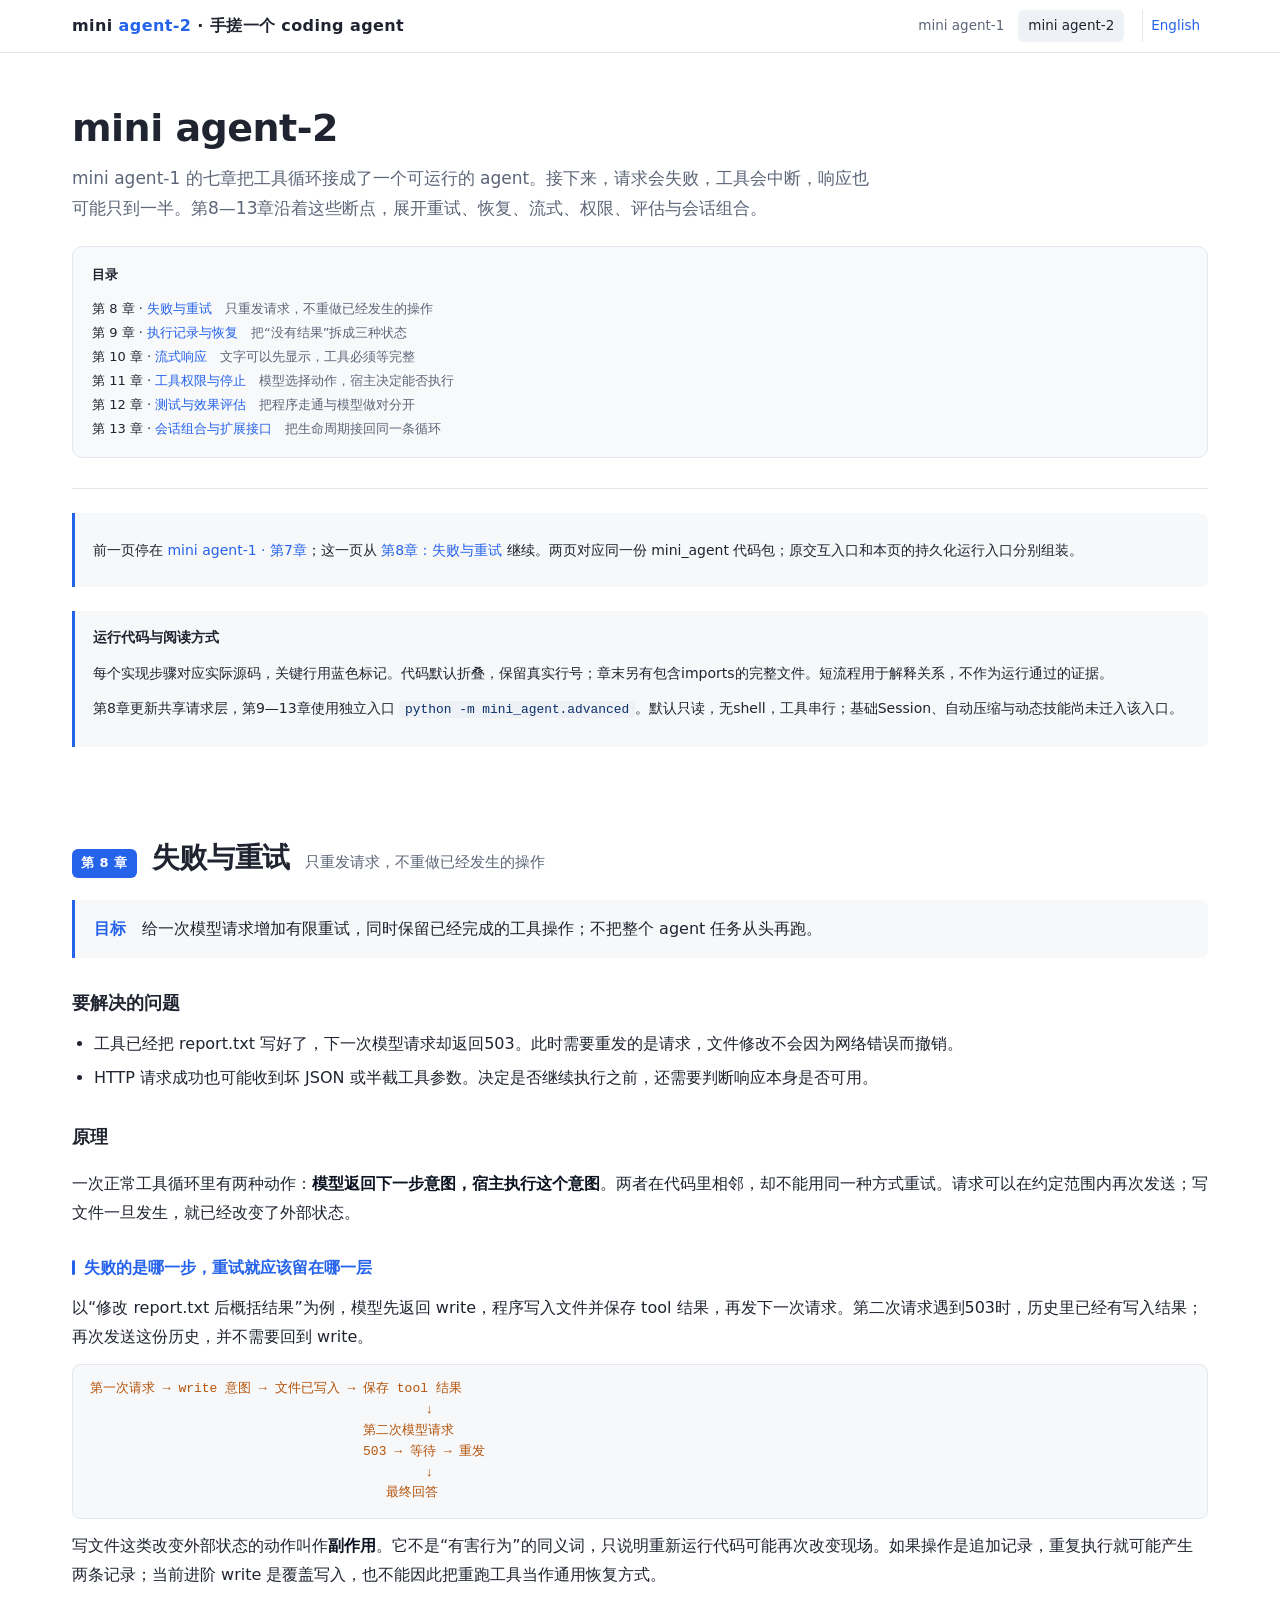
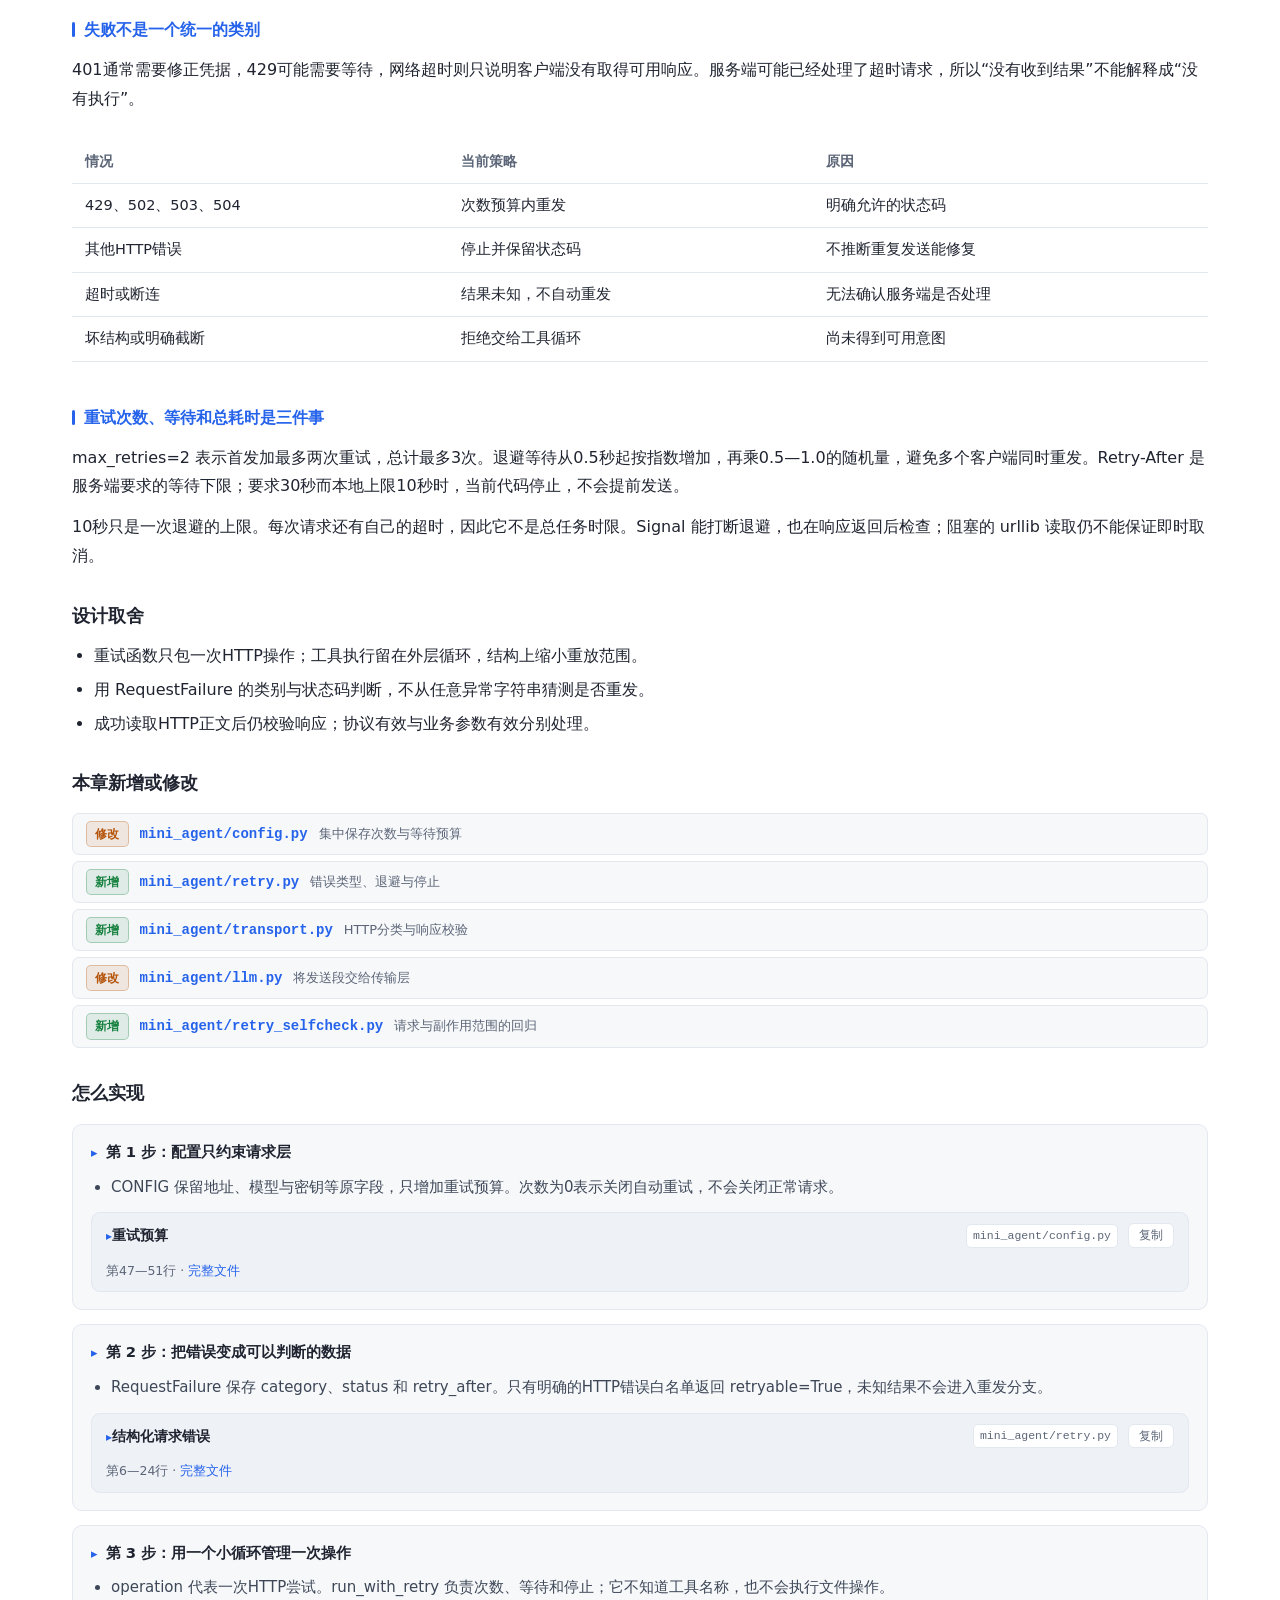
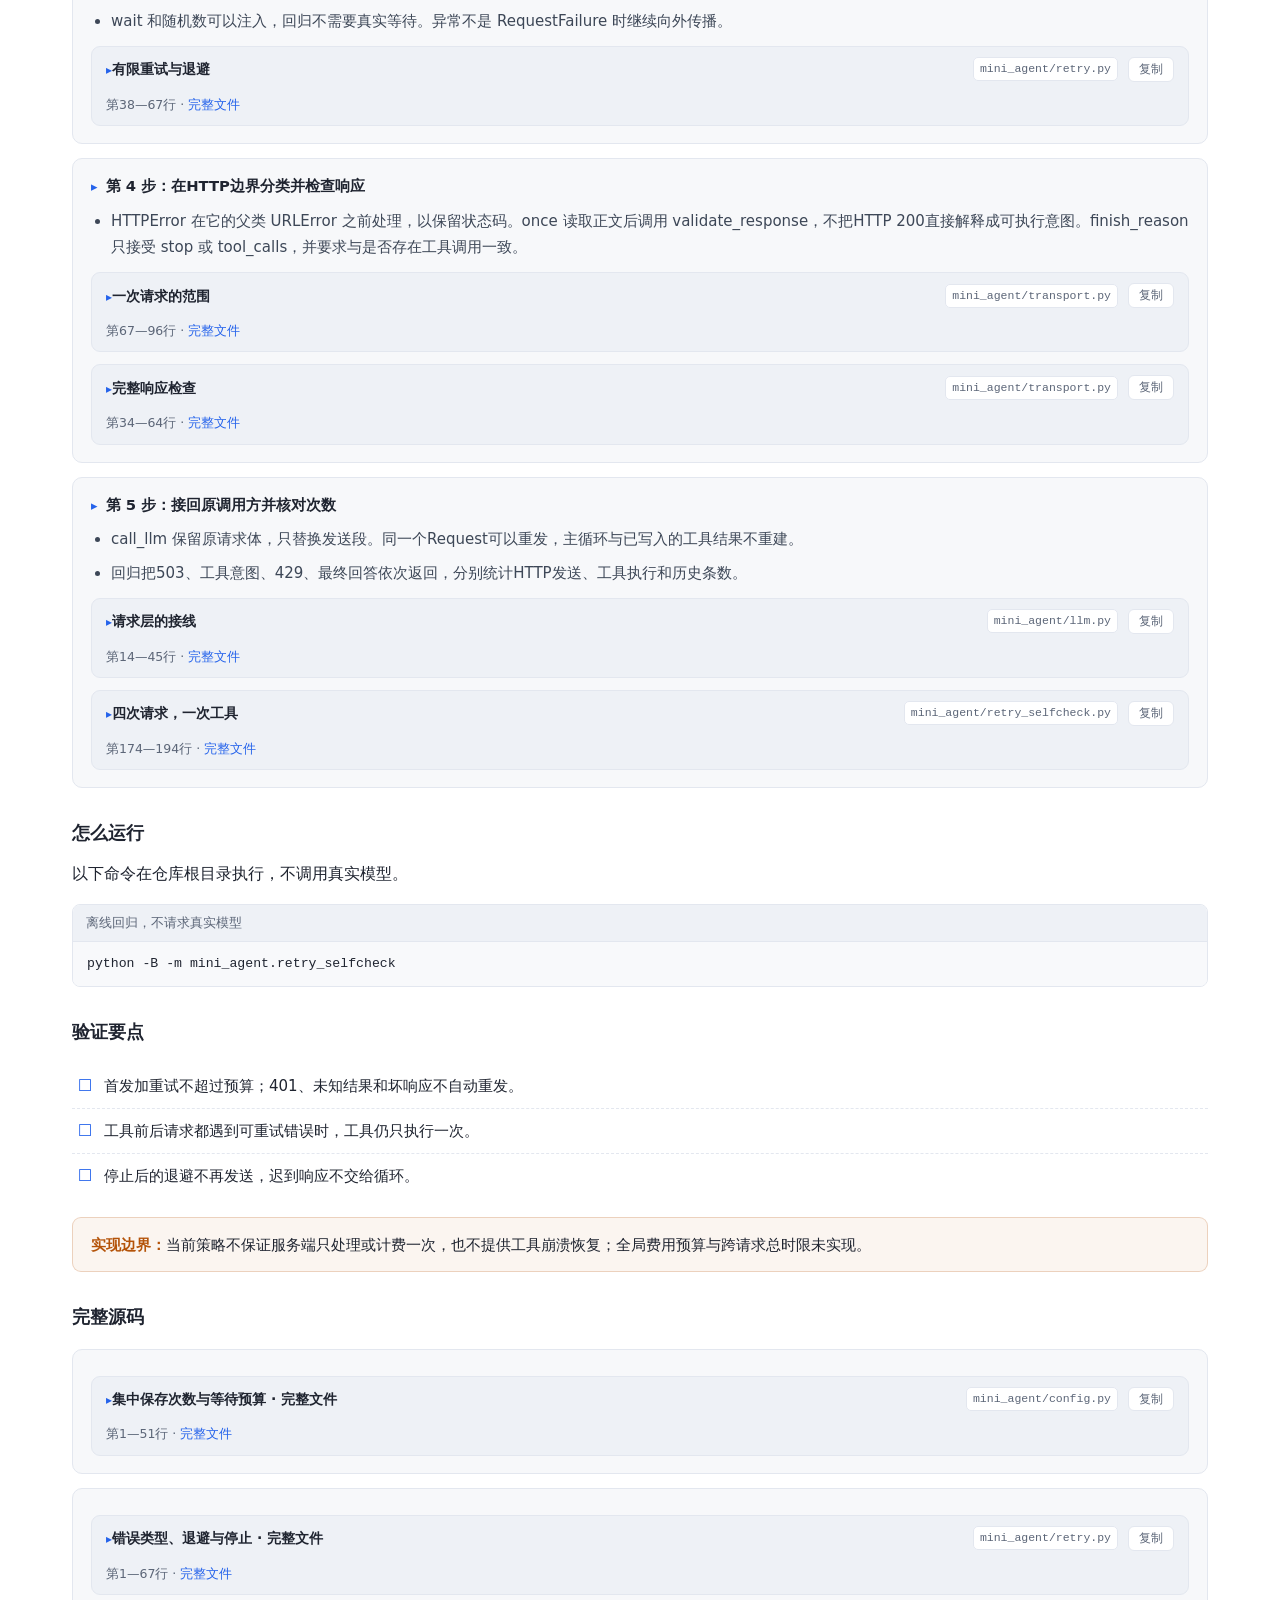
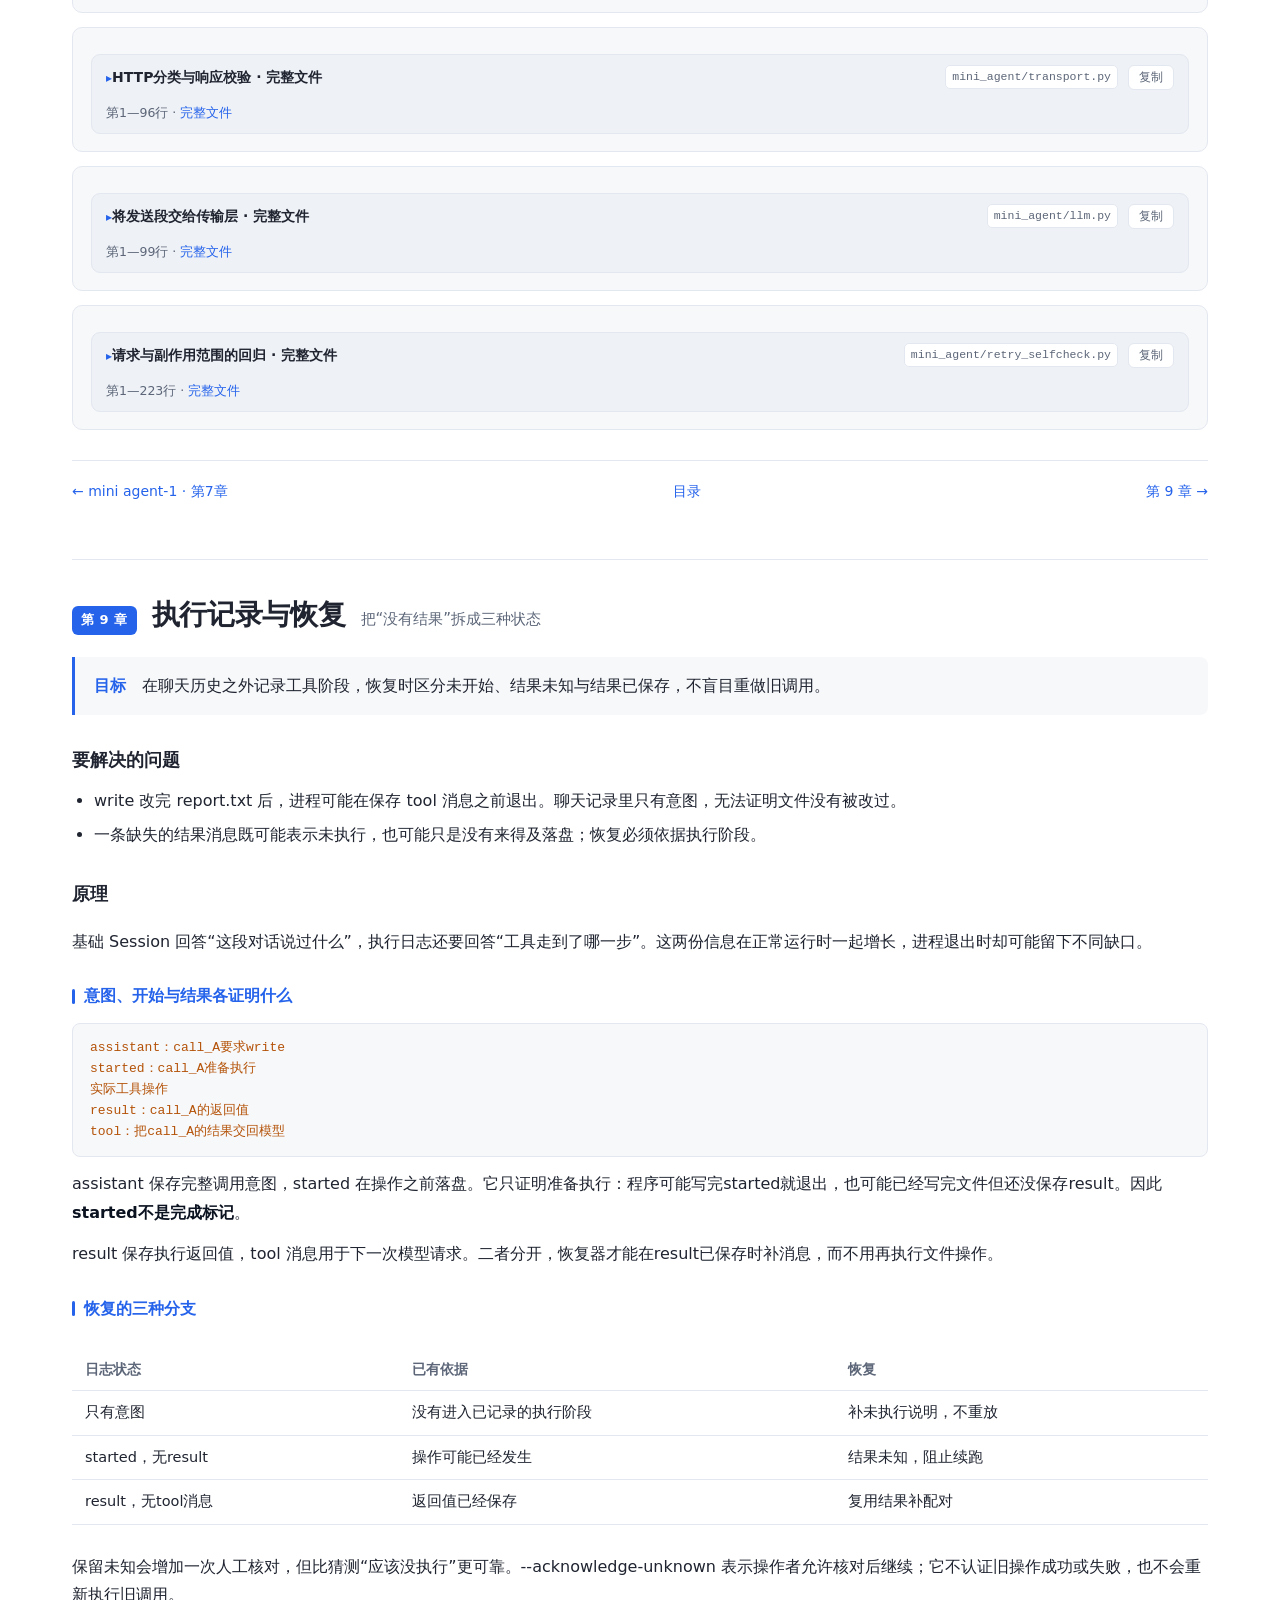
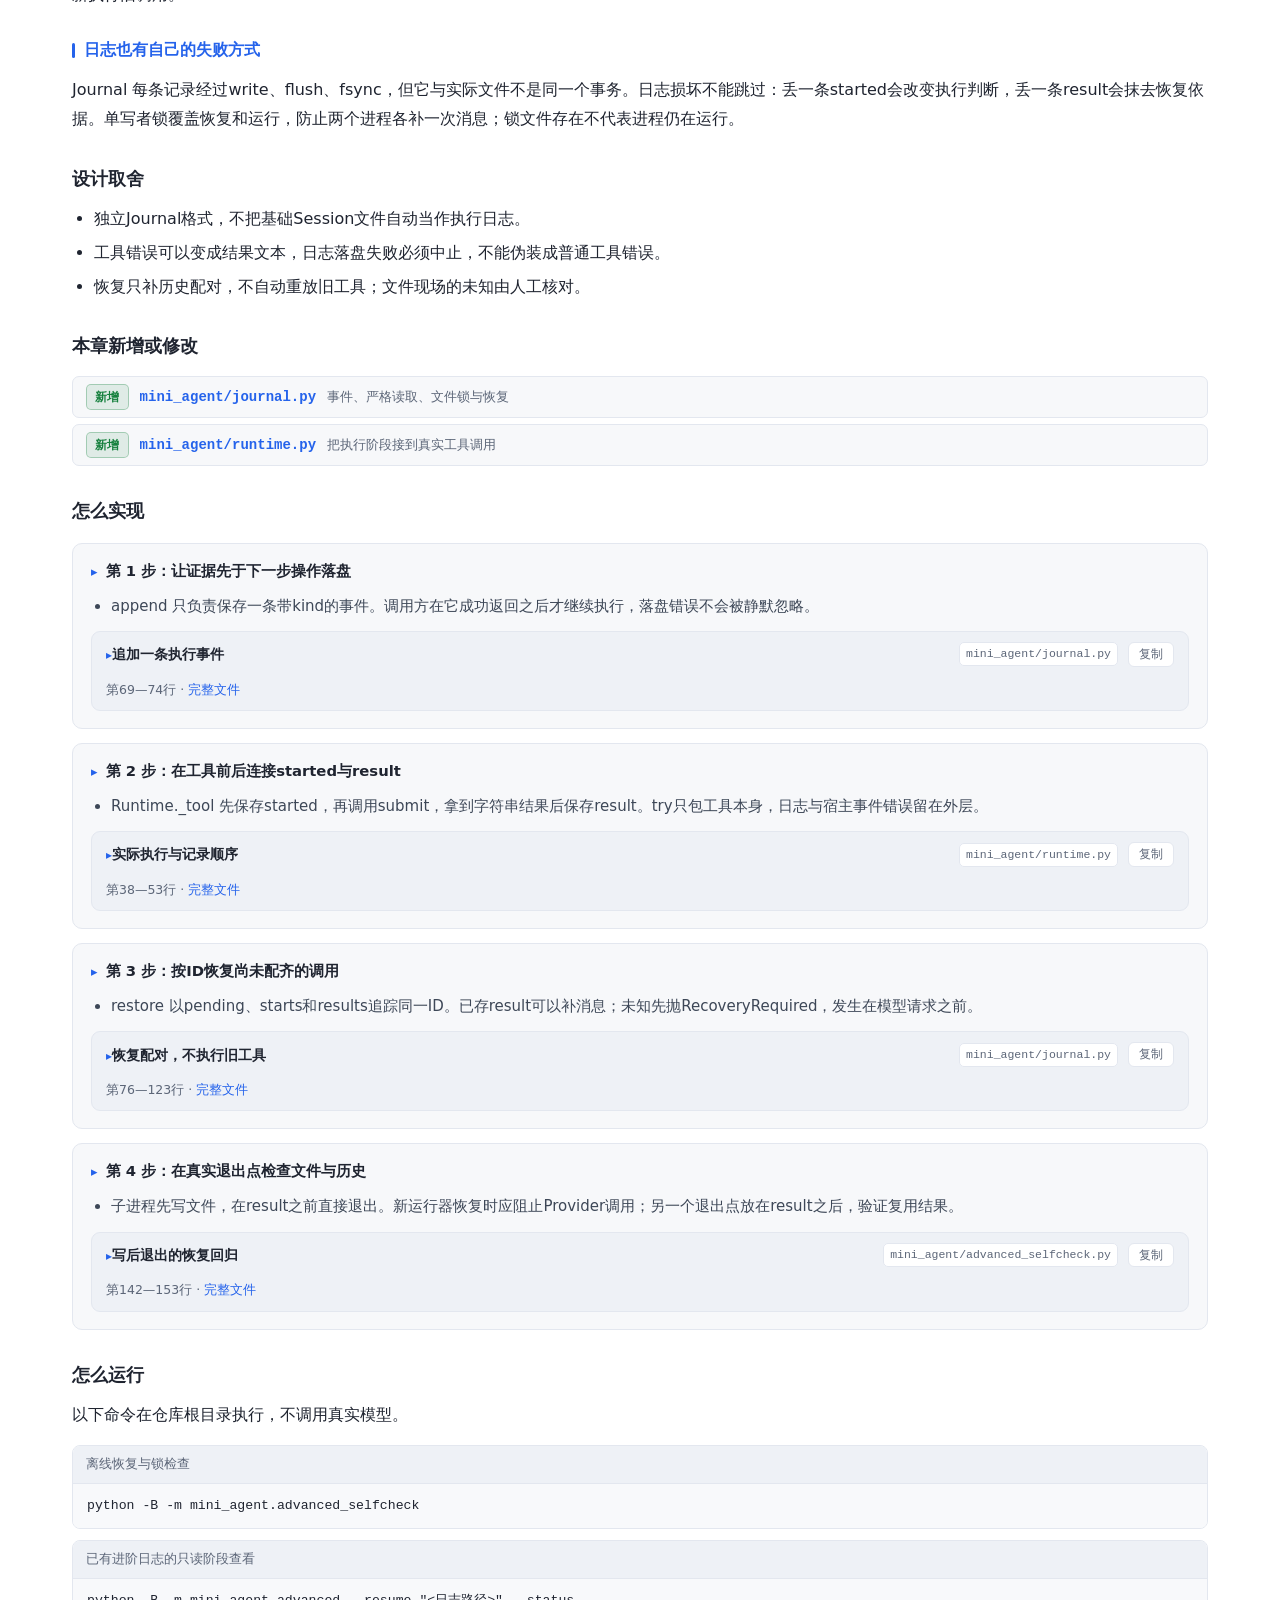
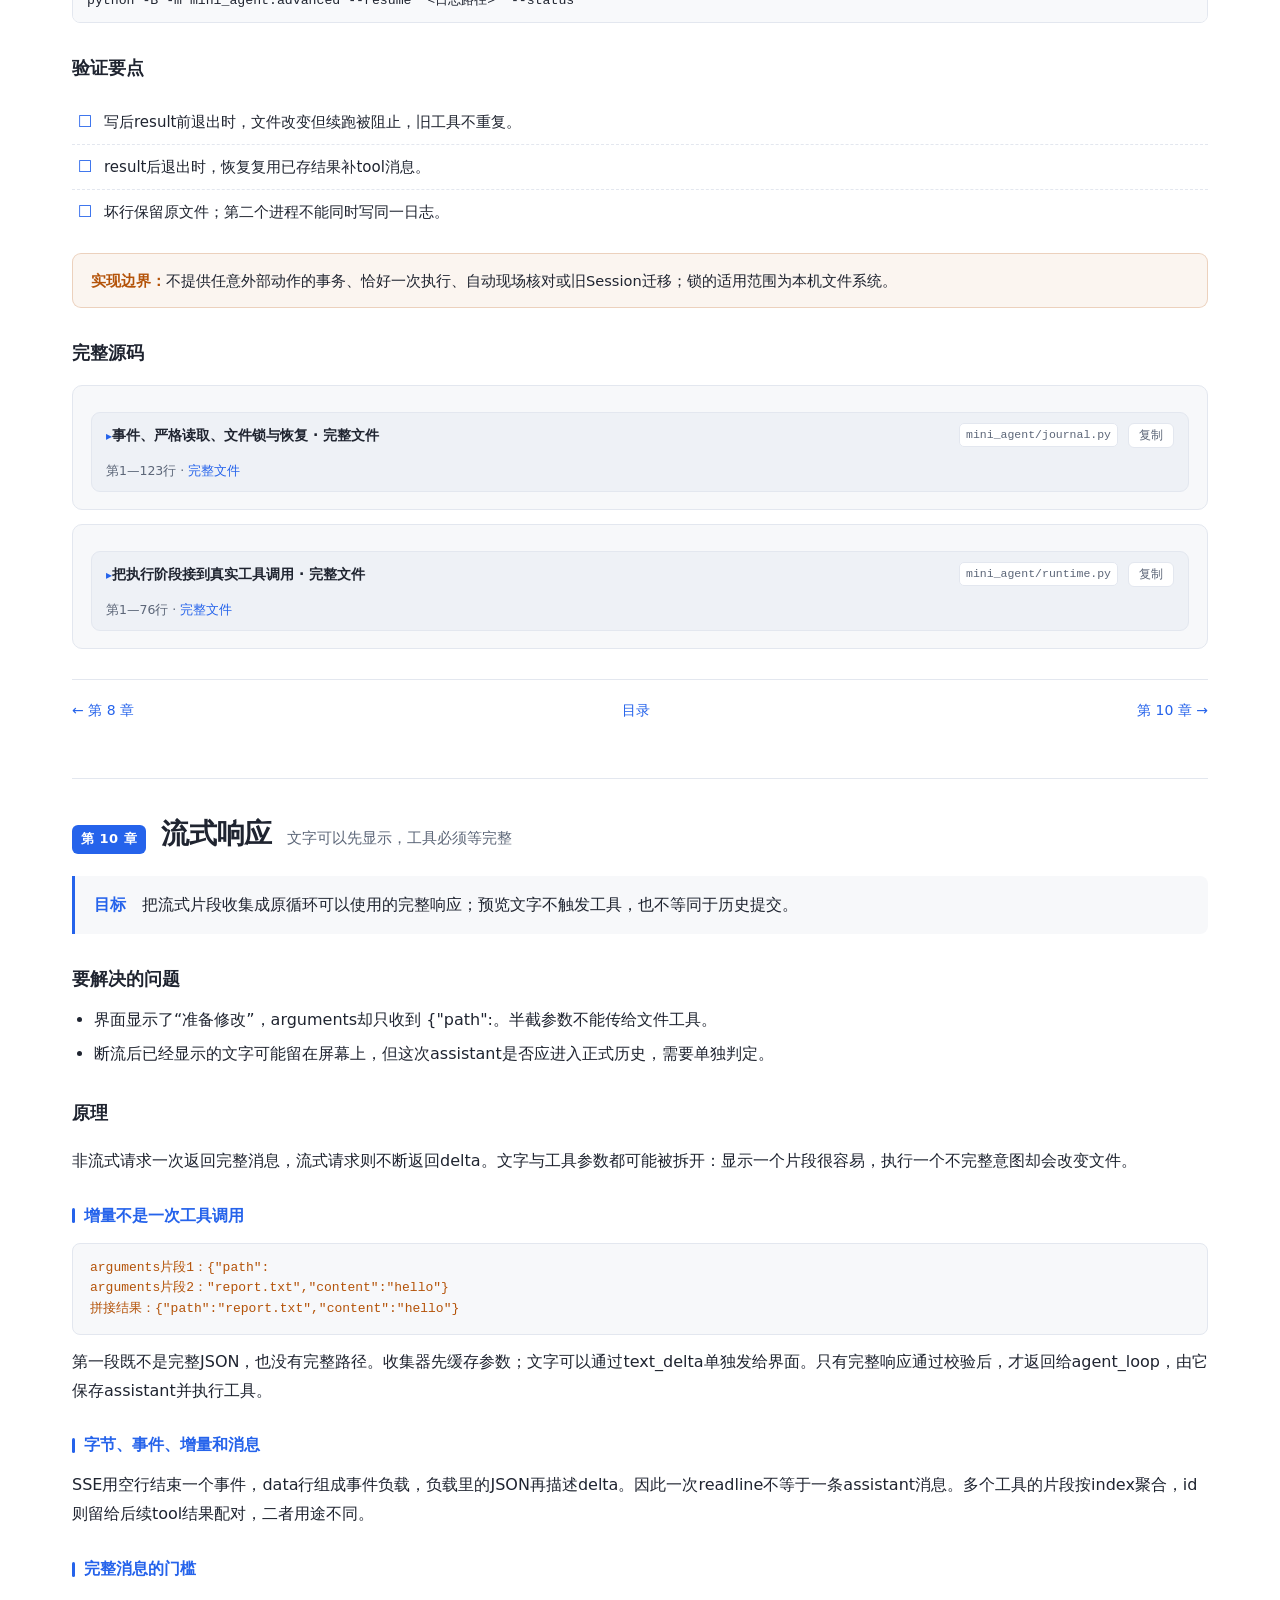
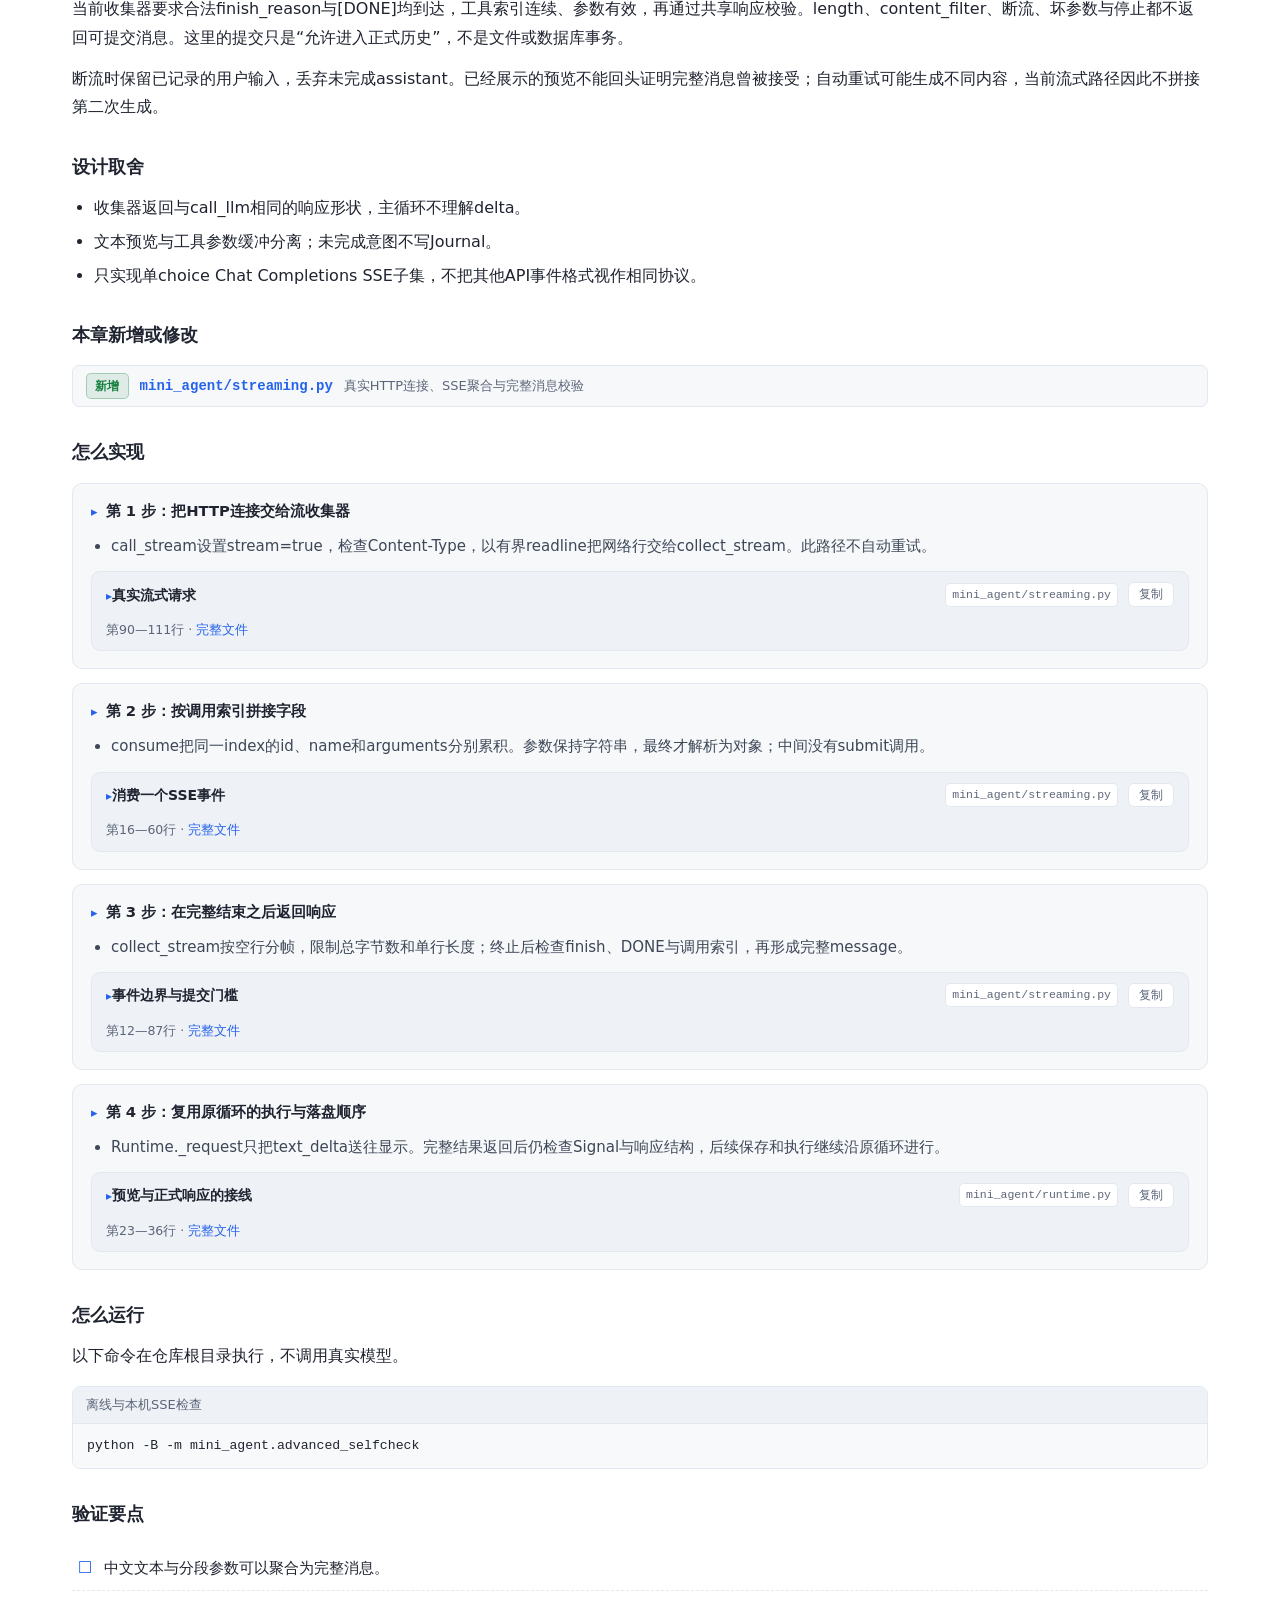
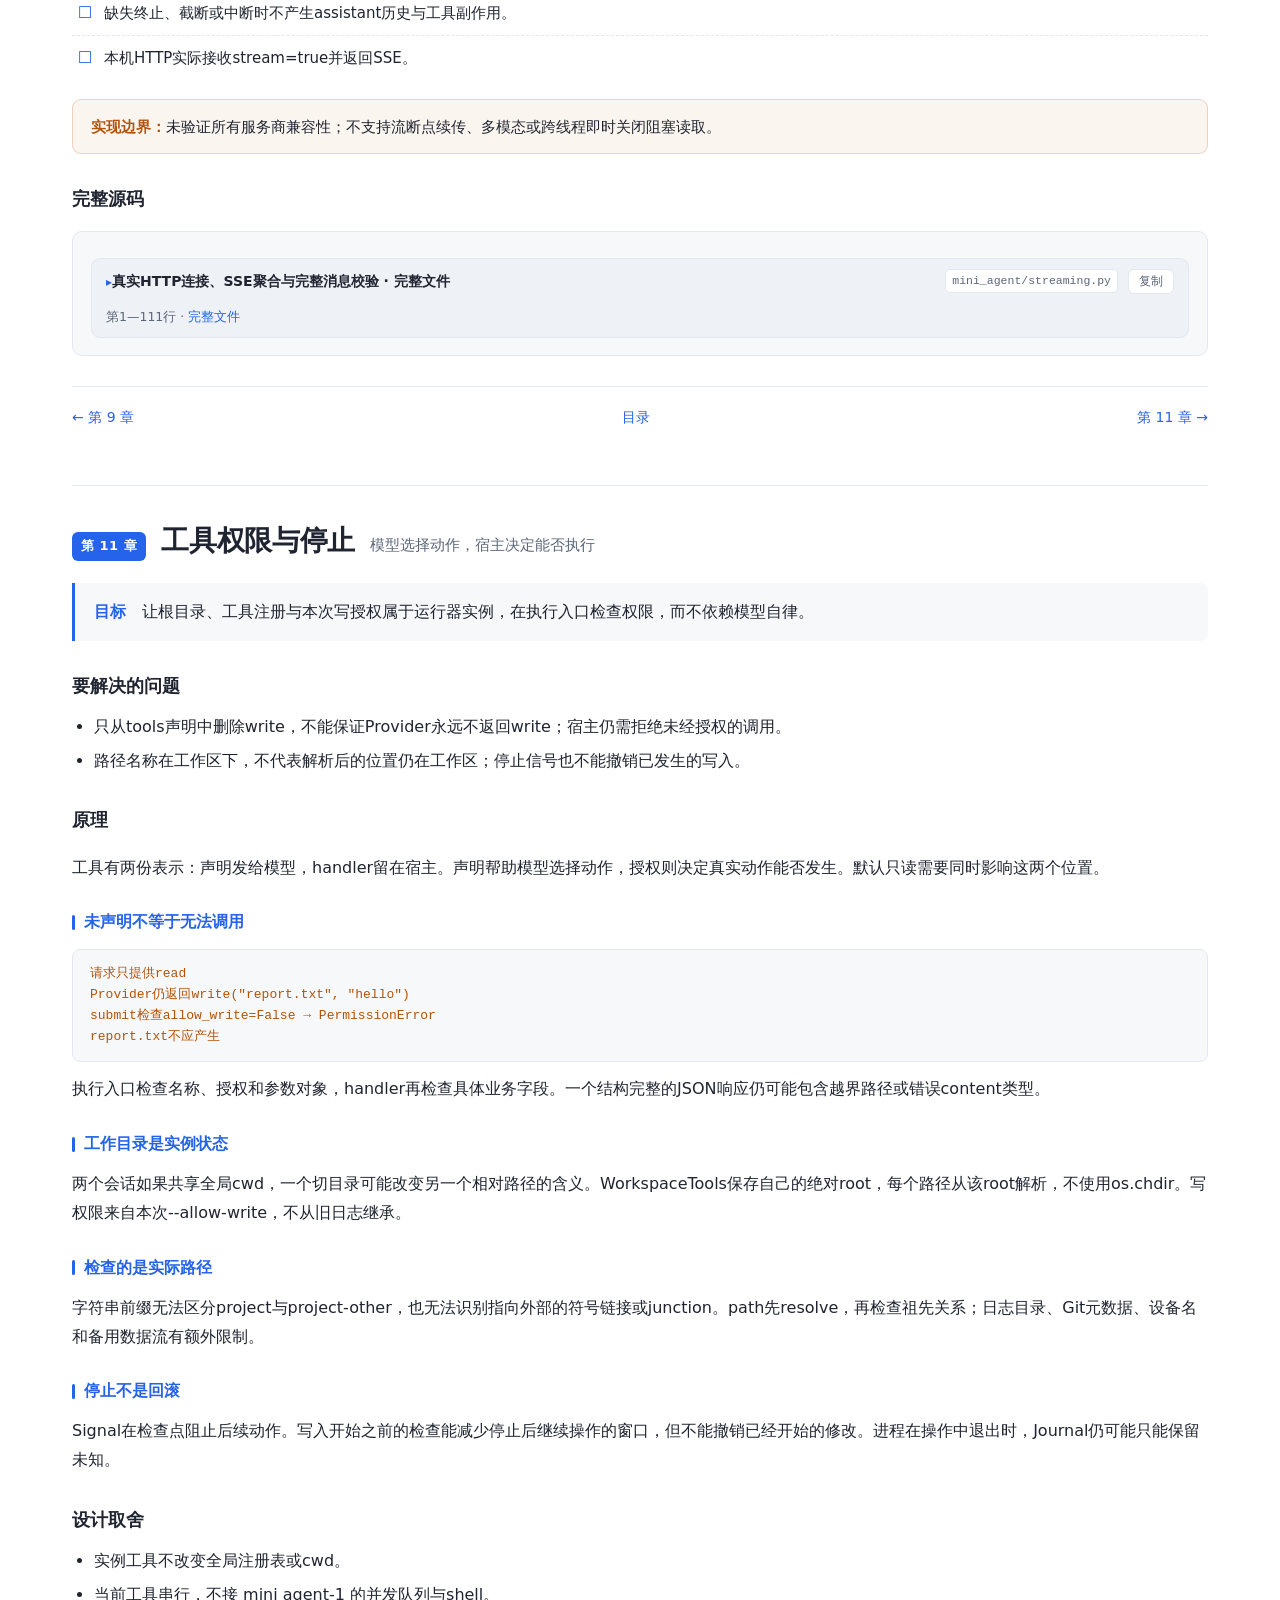
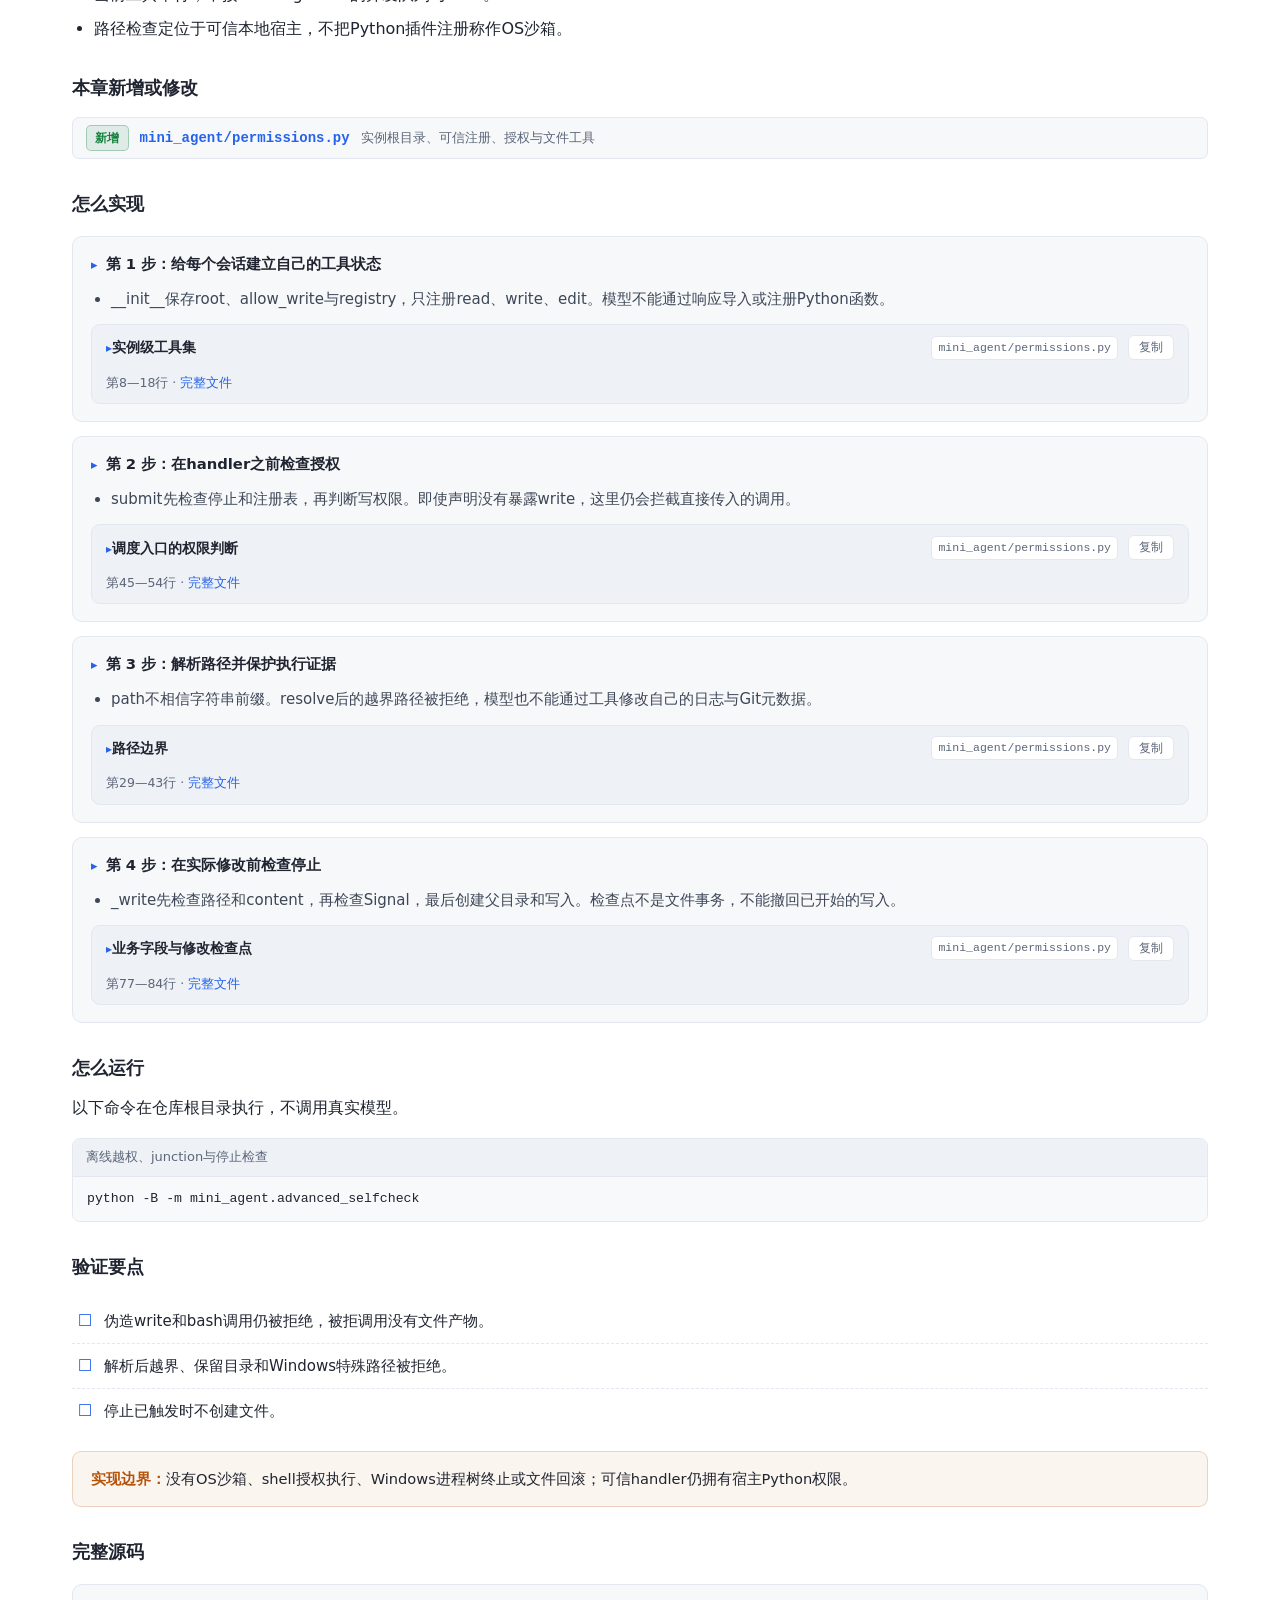
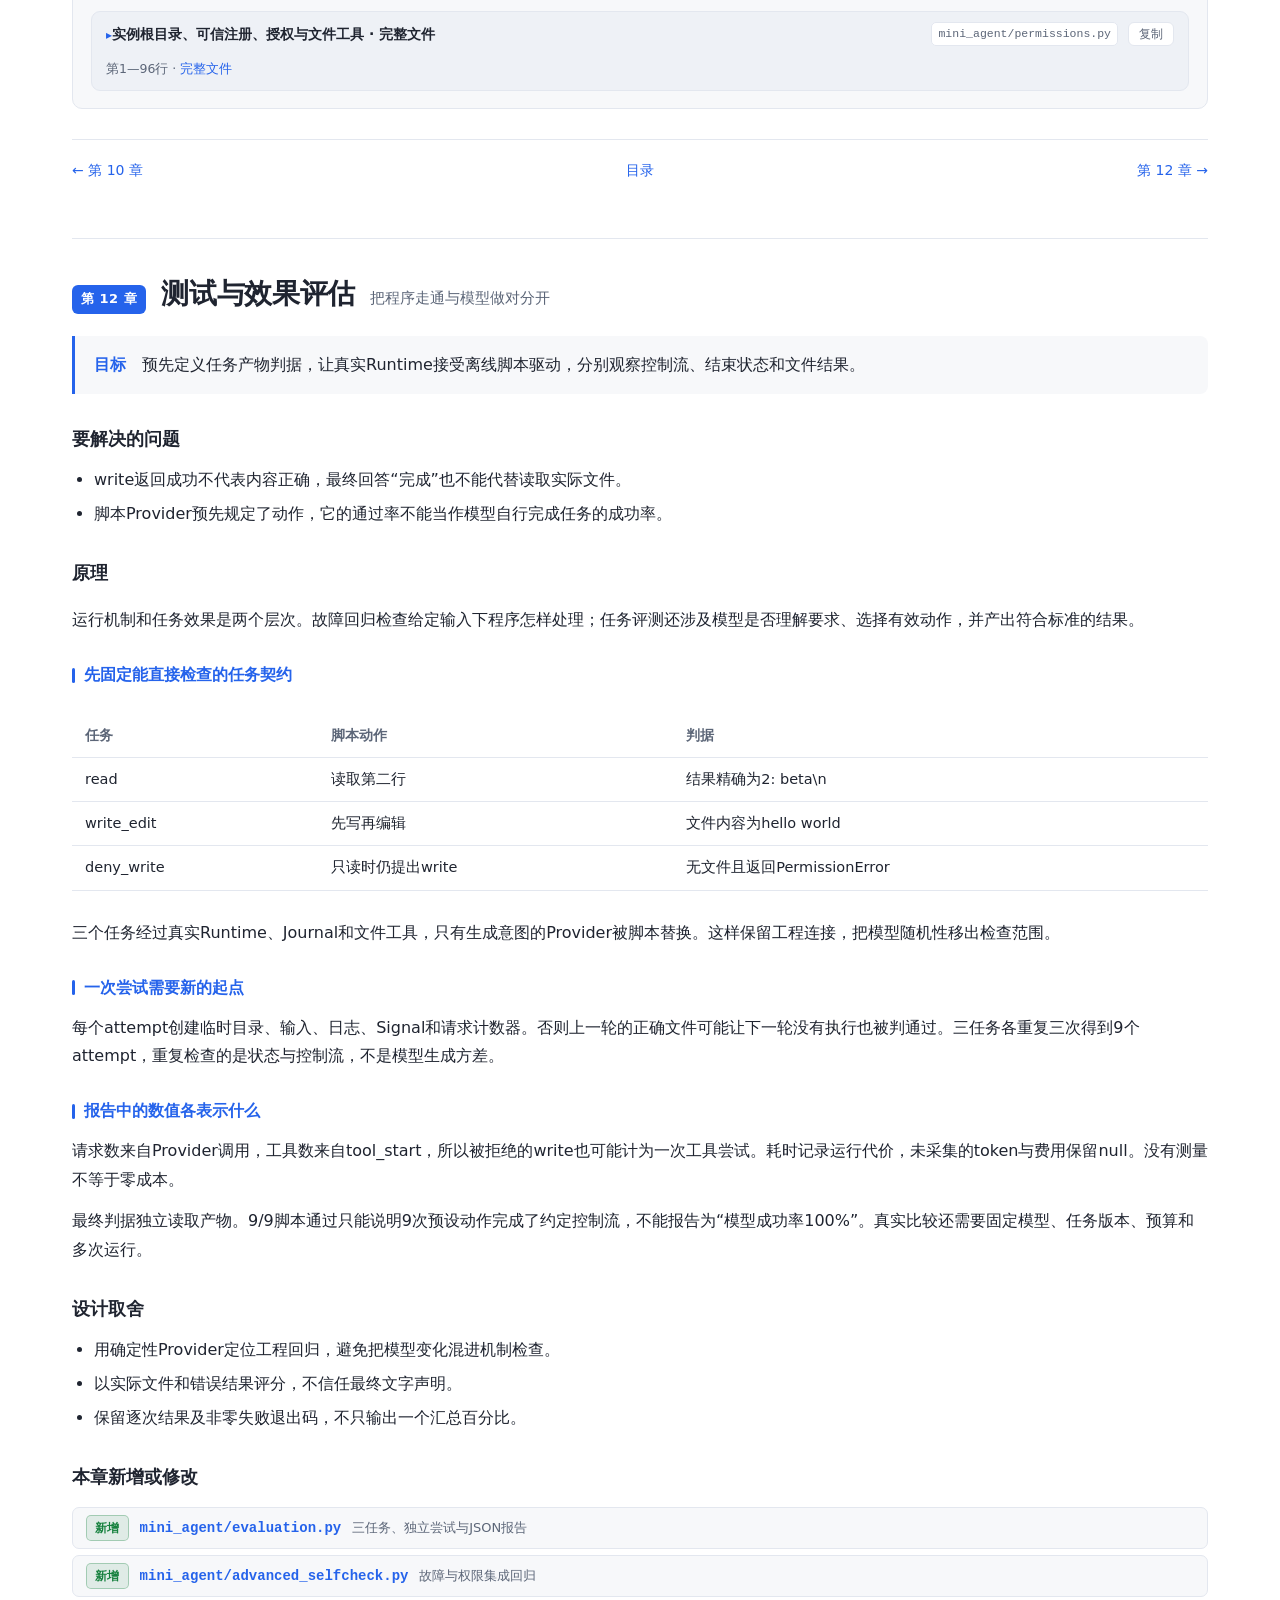
==== advanced-guide.zh-CN.html @ 306cceaf "Add mini agent-2 runtime and self-contained bilingual guides" ====
<!DOCTYPE html><html lang="zh-CN"><head><meta charset="utf-8"><meta name="viewport" content="width=device-width,initial-scale=1"><link rel="alternate" hreflang="zh-CN" href="advanced-guide.zh-CN.html"><link rel="alternate" hreflang="en" href="advanced-guide.html"><title>mini agent-2 · 实现指南</title><style>
:root{
  --bg:#ffffff; --bg2:#f7f8fa; --bg3:#eef1f6; --fg:#1f2430; --dim:#5c6678;
  --line:#e3e7ef; --accent:#2563eb; --accent2:#15803d; --warn:#b45309;
  --new:#15803d; --mod:#b45309; --code:#f8f9fb;
}
*{box-sizing:border-box}
html{scroll-behavior:smooth}
body{margin:0;background:var(--bg);color:var(--fg);
  font:16px/1.75 -apple-system,"Segoe UI","Microsoft YaHei",system-ui,sans-serif}
a{color:var(--accent);text-decoration:none}
a:hover{text-decoration:underline}
code,pre,.mono{font-family:"Cascadia Code",Consolas,"SF Mono",Menlo,monospace}


header.top{position:sticky;top:0;z-index:50;background:rgba(255,255,255,.92);
  backdrop-filter:blur(10px);border-bottom:1px solid var(--line)}
.top-in{max-width:1180px;margin:0 auto;padding:10px 22px;display:flex;
  align-items:center;gap:18px;flex-wrap:wrap}
.brand{font-weight:700;letter-spacing:.4px}
.brand span{color:var(--accent)}
.top nav{display:flex;gap:4px;flex-wrap:wrap;margin-left:auto}
.top nav a{padding:4px 10px;border-radius:6px;color:var(--dim);font-size:13.5px}
.top nav a:hover{background:var(--bg3);color:var(--fg);text-decoration:none}


.wrap{max-width:1180px;margin:0 auto;padding:0 22px 100px}
.hero{padding:52px 0 30px;border-bottom:1px solid var(--line)}
.hero h1{margin:0 0 12px;font-size:38px;letter-spacing:-.5px;line-height:1.25}
.hero p.lead{color:var(--dim);font-size:17px;max-width:74ch;margin:0 0 22px}
.pill{display:inline-block;padding:3px 11px;border-radius:99px;font-size:12.5px;
  background:var(--bg3);color:var(--dim);border:1px solid var(--line);margin-right:7px}

h2.sec{font-size:24px;margin:52px 0 14px;padding-bottom:8px;
  border-bottom:1px solid var(--line)}
h3.sub{font-size:17.5px;margin:30px 0 10px;color:var(--fg)}
p{margin:11px 0}
ul,ol{margin:11px 0;padding-left:22px}
li{margin:6px 0}
.dim{color:var(--dim)}


.chapter{margin:56px 0 0;padding-top:30px;border-top:1px solid var(--line)}
.chapter:first-of-type{border-top:0}
.chead{display:flex;align-items:baseline;gap:15px;flex-wrap:wrap;margin-bottom:4px}
.cnum{font-size:13px;font-weight:700;color:var(--bg);background:var(--accent);
  padding:3px 9px;border-radius:6px;letter-spacing:.5px}
.chead h2{margin:0;font-size:28px;letter-spacing:-.3px}
.csub{color:var(--dim);font-size:15px}
.goal{margin:18px 0 26px;padding:15px 19px;background:var(--bg2);
  border-left:3px solid var(--accent);border-radius:0 8px 8px 0}
.goal b{color:var(--accent)}


.theory{margin:18px 0 30px}
.theory p{margin:12px 0;line-height:1.8}
.theory ul,.theory ol{margin:12px 0;padding-left:24px}
.theory li{margin:7px 0}
h4.mini{margin:26px 0 10px;font-size:16px;font-weight:700;color:var(--accent);
  display:flex;align-items:center;gap:9px}
h4.mini::before{content:"";width:3px;height:15px;border-radius:2px;
  background:var(--accent);flex:0 0 auto}
.theory code,.guide code,p code,li code,td code{background:var(--bg3);
  padding:1px 6px;border-radius:4px;font-size:.92em;color:#0a3069}
.theory strong,.guide strong,.goal strong{font-weight:700;color:#0b1220}


.steps{margin:16px 0 28px;display:flex;flex-direction:column;gap:14px}
.step{background:var(--bg2);border:1px solid var(--line);border-radius:10px;
  padding:14px 18px 15px}
.step h5{margin:0 0 9px;font-size:14.8px;font-weight:700;color:var(--fg);
  display:flex;align-items:baseline;gap:8px}
.step h5::before{content:"▸";color:var(--accent);font-size:13px}
.step ul{margin:0;padding-left:20px}
.step li{margin:7px 0;font-size:15px;line-height:1.75;color:#3d4757}
.step li code{background:#fff;border:1px solid var(--line);color:#0a3069}


.step .exnote{margin:14px 0 6px;font-size:13.5px;line-height:1.7;color:var(--dim)}
.step pre.ascii{background:#fff;margin:6px 0 2px;font-size:12.6px}


.step .codewrap{margin:12px 0 2px;border:1px solid var(--line);border-radius:9px;
  overflow:hidden;background:var(--bg3)}
.step .codewrap>summary{cursor:pointer;list-style:none;padding:10px 14px;
  display:flex;flex-wrap:wrap;align-items:center;gap:10px;font-size:14px;
  font-weight:600;color:var(--fg);user-select:none}
.step .codewrap>summary::-webkit-details-marker{display:none}
.step .codewrap>summary .sumcap{flex:1 1 auto}
.step .codewrap>summary .sumcap::before{content:"▸  ";color:var(--accent);
  font-size:12px;display:inline-block;transition:transform .15s}
.step .codewrap[open]>summary .sumcap::before{transform:rotate(90deg)}
.step .codewrap>summary .sumhint{flex:0 0 auto;font-size:12px;font-weight:500;
  color:var(--dim)}
.step .codewrap[open]>summary{border-bottom:1px solid var(--line);
  background:var(--bg2)}
.step .codewrap[open]>summary .sumhint{display:none}
.step .codewrap .codeblock{margin:0;border:0;border-radius:0;box-shadow:none}

.step .codewrap>summary .copybtn{flex:0 0 auto;font:inherit;font-size:12px;
  font-weight:500;line-height:1.4;padding:3px 10px;border-radius:6px;
  border:1px solid var(--line);background:var(--bg);color:var(--dim);
  cursor:pointer;transition:color .12s,border-color .12s,background .12s}
.step .codewrap>summary .copybtn:hover{color:var(--accent);border-color:var(--accent);
  background:#fff}
.step .codewrap>summary .copybtn.done{color:var(--new);border-color:rgba(21,128,61,.45);
  background:rgba(21,128,61,.06)}
.step .codewrap>summary .copybtn.bad{color:#b91c1c;border-color:rgba(185,28,28,.45);
  background:rgba(185,28,28,.06)}

.step .codewrap>summary .sumfile{flex:0 0 auto;max-width:46%;overflow:hidden;
  text-overflow:ellipsis;white-space:nowrap;font-family:ui-monospace,Consolas,
  monospace;font-size:11.5px;font-weight:500;color:var(--dim);background:var(--bg);
  border:1px solid var(--line);border-radius:5px;padding:1px 6px}
.step .codewrap>summary .sumcap{min-width:0;overflow:hidden;
  text-overflow:ellipsis;white-space:nowrap}
@media (max-width:660px){.step .codewrap>summary .sumhint{display:none}}

.theory .foldwrap{margin:14px 0 4px;border:1px solid var(--line);border-radius:9px;
  overflow:hidden;background:var(--bg3)}
.theory .foldwrap>summary{cursor:pointer;list-style:none;padding:9px 14px;
  display:flex;flex-wrap:wrap;align-items:center;gap:10px;font-size:14px;
  font-weight:600;color:var(--fg);user-select:none}
.theory .foldwrap>summary::-webkit-details-marker{display:none}
.theory .foldwrap>summary .sumcap{flex:1 1 auto;min-width:0}
.theory .foldwrap>summary .sumcap::before{content:"▸  ";color:var(--accent);
  font-size:12px;display:inline-block;transition:transform .15s}
.theory .foldwrap[open]>summary .sumcap::before{transform:rotate(90deg)}
.theory .foldwrap>summary .foldhint{flex:0 0 auto;font-size:12px;font-weight:500;
  color:var(--dim)}
.theory .foldwrap[open]>summary{border-bottom:1px solid var(--line);
  background:var(--bg2)}
.theory .foldwrap[open]>summary .foldhint{display:none}
.theory .foldwrap>pre.ascii{margin:0;border:0;border-radius:0;background:#fff;
  color:var(--fg);font-size:12.6px;line-height:1.62;white-space:pre-wrap;
  word-break:break-word;overflow-x:auto;tab-size:4;-moz-tab-size:4}
@media (max-width:660px){.theory .foldwrap>summary .foldhint{display:none}}


.files{display:flex;flex-direction:column;gap:6px;margin:14px 0 24px}
.frow{display:flex;align-items:baseline;gap:11px;font-size:14px;padding:7px 13px;
  background:var(--bg2);border:1px solid var(--line);border-radius:7px}
.tag{font-size:11.5px;font-weight:700;padding:2px 8px;border-radius:5px;
  flex:0 0 auto;letter-spacing:.3px}
.tag.new{background:rgba(21,128,61,.10);color:var(--new);
  border:1px solid rgba(21,128,61,.30)}
.tag.mod{background:rgba(180,83,9,.10);color:var(--mod);
  border:1px solid rgba(180,83,9,.30)}

.codeov{margin:14px 0 0;padding:12px 15px;background:var(--bg2);
  border:1px solid var(--line);border-left:3px solid var(--accent);
  border-radius:0 8px 8px 0;font-size:14.5px;line-height:1.8}
.frow .mono{flex:0 0 auto;font-weight:600}
.frow .fdesc{color:var(--dim);font-size:13px;line-height:1.6}


.codeblock{margin:18px 0 26px;border:1px solid var(--line);border-radius:10px;
  overflow:hidden;background:var(--code);box-shadow:0 1px 2px rgba(16,24,40,.04)}
.fname{padding:9px 15px;background:var(--bg3);border-bottom:1px solid var(--line);
  font-size:13px;color:var(--fg);display:flex;justify-content:space-between;
  align-items:center;gap:12px}
.fname .rng{color:var(--dim);font-size:12px;flex:0 0 auto}

.step .codewrap>summary .loc{flex:1 1 100%;min-width:0;margin:2px 0 0;
  font-size:12.5px;font-weight:500;line-height:1.7;color:var(--dim);
  overflow-wrap:anywhere;user-select:text}
.step .codewrap>summary .loc b{color:var(--fg);font-weight:600}
.step .codewrap>summary .loc code{background:var(--bg);border:1px solid var(--line);
  border-radius:4px;padding:0 4px;font-size:12px;color:var(--fg);cursor:pointer}
.step .codewrap>summary .loc code:hover{border-color:var(--accent);background:#fff}
.step .codewrap>summary .loc .locok{color:var(--new);font-weight:600;
  margin-left:4px;user-select:none}
.cap{padding:11px 15px;background:var(--bg2);border-bottom:1px solid var(--line);
  font-size:14.5px;font-weight:600}
.codenote{padding:11px 15px;background:var(--bg2);border-top:1px solid var(--line);
  font-size:14px;color:var(--dim);line-height:1.7}
.codenote b{color:var(--fg)}
.codeblock .hl{overflow-x:auto;margin:0}
.codeblock table.hl{border-spacing:0;width:100%;margin:0}
.codeblock td{padding:0;vertical-align:top}
.codeblock td.linenos{width:1%;white-space:nowrap;padding:0 0 0 12px;
  border-right:1px solid var(--line);background:var(--bg3)}
.codeblock td.linenos pre{margin:0;padding:13px 9px 13px 0;color:#9aa4b5;
  font-size:12.5px;line-height:1.62;text-align:right}
.codeblock td.code pre{margin:0;padding:13px 16px;font-size:13.3px;line-height:1.62;
  color:var(--fg)}
.codeblock .hll{background:rgba(37,99,235,.08);display:block;
  box-shadow:inset 3px 0 0 var(--accent)}


.codeblock .hll.hlw{background:rgba(180,83,9,.10);
  box-shadow:inset 3px 0 0 var(--mod)}
.hleg{margin:14px 0 0;padding:11px 14px;background:var(--bg2);
  border:1px solid var(--line);border-left:3px solid var(--accent);
  border-radius:0 7px 7px 0;font-size:13.5px;line-height:1.85;color:var(--fg)}
.sw{display:inline-block;width:22px;height:11px;border-radius:2px;
  vertical-align:-1px;margin:0 5px 0 12px}
.hleg .sw:first-child{margin-left:0}
.sw-b{background:rgba(37,99,235,.14);box-shadow:inset 4px 0 0 var(--accent)}
.sw-y{background:rgba(180,83,9,.16);box-shadow:inset 4px 0 0 var(--mod)}


.codeblock tr.ctxhead td,.codeblock tr.ctxtail td{background:#eef1f6}
.codeblock tr.ctxhead td{border-bottom:1px solid var(--line)}
.codeblock tr.ctxtail td{border-top:1px solid var(--line)}
.codeblock td.ctxl{width:1%;white-space:nowrap;padding:0 0 0 12px;
  border-right:1px solid var(--line);color:#9aa4b5}
.codeblock td.ctxl pre{margin:0;padding:5px 9px 5px 0;text-align:right;
  color:#9aa4b5;font-size:12.5px;line-height:1.62}
.codeblock td.ctxcode pre{margin:0;padding:5px 16px;color:#7a8494;
  font-size:12.5px;line-height:1.62;white-space:pre-wrap;
  overflow-wrap:anywhere}


.codeblock .c,.codeblock .c1,.codeblock .cm,.codeblock .cs{color:#5c6678;font-style:italic}
.codeblock .k,.codeblock .kc,.codeblock .kd,.codeblock .kn{color:#cf222e}
.codeblock .ow,.codeblock .o{color:#0550ae}
.codeblock .p{color:#57606a}
.codeblock .s,.codeblock .s1,.codeblock .s2,.codeblock .sa,.codeblock .sb,
.codeblock .sd,.codeblock .se,.codeblock .si,.codeblock .sr{color:#0a3069}
.codeblock .mi,.codeblock .mf,.codeblock .mh,.codeblock .mo{color:#0550ae}
.codeblock .nb,.codeblock .bp{color:#0550ae}
.codeblock .nf,.codeblock .nd,.codeblock .fm{color:#6b3fc4}
.codeblock .nc,.codeblock .nn,.codeblock .vm{color:#953800}
.codeblock .ne{color:#cf222e}
pre.ascii{background:var(--bg2);border:1px solid var(--line);border-radius:8px;
  padding:14px 17px;font-size:13px;line-height:1.6;color:var(--warn);overflow-x:auto}


.run{margin:16px 0 24px;display:flex;flex-direction:column;gap:11px}
.runrow{border:1px solid var(--line);border-radius:8px;overflow:hidden}
.runlabel{padding:7px 13px;background:var(--bg3);font-size:13px;color:var(--dim);
  border-bottom:1px solid var(--line)}
.runrow pre{margin:0;padding:11px 14px;background:var(--code);overflow-x:auto;
  font-size:13.2px;line-height:1.65}


.verify{margin:16px 0 8px;padding:0;list-style:none}
.verify li{position:relative;padding:9px 0 9px 32px;border-bottom:1px dashed var(--line);
  font-size:15px;margin:0}
.verify li:last-child{border-bottom:0}
.verify li::before{content:"☐";position:absolute;left:6px;top:8px;
  color:var(--accent);font-size:16px}


.grid{display:grid;grid-template-columns:repeat(auto-fill,minmax(280px,1fr));
  gap:14px;margin:20px 0}
.card{background:var(--bg2);border:1px solid var(--line);border-radius:10px;
  padding:16px 18px}
.card h4{margin:0 0 7px;font-size:16px}
.card p{margin:0;color:var(--dim);font-size:14px}
.card .step{font-size:12px;color:var(--accent);font-weight:700;letter-spacing:.5px}


.tree{background:var(--code);border:1px solid var(--line);border-radius:10px;
  padding:16px 19px;font-size:13.5px;line-height:1.85;overflow-x:auto;color:var(--fg);
  white-space:pre}
.tree.toc{white-space:normal}
.toc-title{margin-bottom:10px}
.toc-row{display:block}
.tree .c{color:#5c6678}
.tree .f-new{color:var(--new)}
.tree .f{color:var(--fg)}


.tw{overflow-x:auto;-webkit-overflow-scrolling:touch}
table.plain{width:100%;min-width:420px;border-collapse:collapse;margin:16px 0;font-size:14.5px}
table.plain th,table.plain td{padding:9px 13px;border-bottom:1px solid var(--line);
  text-align:left;vertical-align:top;word-break:break-word;overflow-wrap:anywhere}
table.plain th{color:var(--dim);font-weight:600;font-size:13.5px}
@media (max-width:520px){table.plain{font-size:13.5px}
  table.plain th,table.plain td{padding:8px 10px}}
.warnbox{margin:18px 0;padding:14px 18px;background:rgba(180,83,9,.06);
  border:1px solid rgba(180,83,9,.22);border-radius:9px;font-size:14.6px}
.warnbox b{color:var(--warn)}
.okbox{margin:18px 0;padding:14px 18px;background:rgba(21,128,61,.06);
  border:1px solid rgba(21,128,61,.22);border-radius:9px;font-size:14.6px}
.okbox b{color:var(--new)}
footer{margin-top:70px;padding-top:24px;border-top:1px solid var(--line);
  color:var(--dim);font-size:13.5px}


[id]{scroll-margin-top:var(--nav-offset,100px)}.wrap{min-width:0}.codeblock{max-width:100%;overflow:auto}.codeblock table{width:100%;border-spacing:0}.source{margin:0}.step .codewrap>summary .sumcap{white-space:normal;overflow:visible;flex:1 1 180px}.step .codewrap>summary .sumfile{max-width:100%;white-space:normal;overflow-wrap:anywhere}.step .codewrap>summary .loc{flex:1 1 100%}.step .codewrap .codenote{border-top:0;font-size:13px}.scope-note{margin:24px 0;padding:14px 18px;border-left:3px solid var(--accent);background:var(--bg2);font-size:14px;border-radius:0 8px 8px 0}.chapter-nav{display:flex;justify-content:space-between;gap:16px;margin-top:30px;padding-top:18px;border-top:1px solid var(--line);font-size:14px}.frow .mono{overflow-wrap:anywhere;min-width:0}.frow{flex-wrap:wrap}.frow .fdesc{flex:1 1 250px}.theory code,p code,li code{white-space:normal;overflow-wrap:anywhere}.step .codewrap>summary .sumfile a{color:inherit}.codeblock .hll{white-space:pre}
a:focus-visible,button:focus-visible,summary:focus-visible{outline:3px solid var(--accent);outline-offset:3px}
.language-switch{font-size:13.5px;white-space:nowrap;padding:4px 8px;border-left:1px solid var(--line)}.top nav a[aria-current="page"]{color:var(--fg);background:var(--bg3)}
@media(max-width:600px){.top-in{gap:8px 18px}.top nav a{padding:4px 6px}.step{padding:12px}.codeblock td.code pre{font-size:12px}.full-files .step .codewrap{margin:0}}
@media(prefers-reduced-motion:reduce){html{scroll-behavior:auto}}
</style></head><body><header class="top"><div class="top-in"><div class="brand">mini<span> agent-2</span> · 手搓一个 coding agent</div><nav><a href="guide.zh-CN.html">mini agent-1</a><a href="#contents" aria-current="page">mini agent-2</a></nav><a class="language-switch" data-target="advanced-guide.html" href="advanced-guide.html" lang="en" hreflang="en">English</a></div></header><main class="wrap"><div class="hero"><h1>mini agent-2</h1><p class="lead">mini agent-1 的七章把工具循环接成了一个可运行的 agent。接下来，请求会失败，工具会中断，响应也可能只到一半。第8—13章沿着这些断点，展开重试、恢复、流式、权限、评估与会话组合。</p><div class="tree toc" id="contents" style="font-size:13px"><div class="toc-title"><b>目录</b></div><div class="toc-row">第 8 章 · <a href="#ch8">失败与重试</a>　<span class="c">只重发请求，不重做已经发生的操作</span></div><div class="toc-row">第 9 章 · <a href="#ch9">执行记录与恢复</a>　<span class="c">把“没有结果”拆成三种状态</span></div><div class="toc-row">第 10 章 · <a href="#ch10">流式响应</a>　<span class="c">文字可以先显示，工具必须等完整</span></div><div class="toc-row">第 11 章 · <a href="#ch11">工具权限与停止</a>　<span class="c">模型选择动作，宿主决定能否执行</span></div><div class="toc-row">第 12 章 · <a href="#ch12">测试与效果评估</a>　<span class="c">把程序走通与模型做对分开</span></div><div class="toc-row">第 13 章 · <a href="#ch13">会话组合与扩展接口</a>　<span class="c">把生命周期接回同一条循环</span></div></div></div><div class="scope-note series-handoff"><p>前一页停在 <a href="guide.zh-CN.html#ch7">mini agent-1 · 第7章</a>；这一页从 <a href="#ch8">第8章：失败与重试</a> 继续。两页对应同一份 mini_agent 代码包；原交互入口和本页的持久化运行入口分别组装。</p></div><div class="scope-note"><b>运行代码与阅读方式</b><p>每个实现步骤对应实际源码，关键行用蓝色标记。代码默认折叠，保留真实行号；章末另有包含imports的完整文件。短流程用于解释关系，不作为运行通过的证据。</p><p>第8章更新共享请求层，第9—13章使用独立入口 <code>python -m mini_agent.advanced</code>。默认只读，无shell，工具串行；基础Session、自动压缩与动态技能尚未迁入该入口。</p></div><section class="chapter" id="ch8"><div class="chead"><span class="cnum">第 8 章</span><h2>失败与重试</h2><span class="csub">只重发请求，不重做已经发生的操作</span></div><div class="goal"><b>目标</b>　给一次模型请求增加有限重试，同时保留已经完成的工具操作；不把整个 agent 任务从头再跑。</div><h3 class="sub">要解决的问题</h3><ul><li>工具已经把 report.txt 写好了，下一次模型请求却返回503。此时需要重发的是请求，文件修改不会因为网络错误而撤销。</li><li>HTTP 请求成功也可能收到坏 JSON 或半截工具参数。决定是否继续执行之前，还需要判断响应本身是否可用。</li></ul><h3 class="sub">原理</h3><div class="theory"><p>一次正常工具循环里有两种动作：<strong>模型返回下一步意图，宿主执行这个意图</strong>。两者在代码里相邻，却不能用同一种方式重试。请求可以在约定范围内再次发送；写文件一旦发生，就已经改变了外部状态。</p>
<h4 class="mini">失败的是哪一步，重试就应该留在哪一层</h4>
<p>以“修改 report.txt 后概括结果”为例，模型先返回 write，程序写入文件并保存 tool 结果，再发下一次请求。第二次请求遇到503时，历史里已经有写入结果；再次发送这份历史，并不需要回到 write。</p>
<pre class="ascii">第一次请求 → write 意图 → 文件已写入 → 保存 tool 结果
                                           ↓
                                   第二次模型请求
                                   503 → 等待 → 重发
                                           ↓
                                      最终回答</pre>
<p>写文件这类改变外部状态的动作叫作<strong>副作用</strong>。它不是“有害行为”的同义词，只说明重新运行代码可能再次改变现场。如果操作是追加记录，重复执行就可能产生两条记录；当前进阶 write 是覆盖写入，也不能因此把重跑工具当作通用恢复方式。</p>
<h4 class="mini">失败不是一个统一的类别</h4>
<p>401通常需要修正凭据，429可能需要等待，网络超时则只说明客户端没有取得可用响应。服务端可能已经处理了超时请求，所以“没有收到结果”不能解释成“没有执行”。</p>
<div class="tw"><table class="plain"><tr><th>情况</th><th>当前策略</th><th>原因</th></tr><tr><td>429、502、503、504</td><td>次数预算内重发</td><td>明确允许的状态码</td></tr><tr><td>其他HTTP错误</td><td>停止并保留状态码</td><td>不推断重复发送能修复</td></tr><tr><td>超时或断连</td><td>结果未知，不自动重发</td><td>无法确认服务端是否处理</td></tr><tr><td>坏结构或明确截断</td><td>拒绝交给工具循环</td><td>尚未得到可用意图</td></tr></table></div>
<h4 class="mini">重试次数、等待和总耗时是三件事</h4>
<p>max_retries=2 表示首发加最多两次重试，总计最多3次。退避等待从0.5秒起按指数增加，再乘0.5—1.0的随机量，避免多个客户端同时重发。Retry-After 是服务端要求的等待下限；要求30秒而本地上限10秒时，当前代码停止，不会提前发送。</p>
<p>10秒只是一次退避的上限。每次请求还有自己的超时，因此它不是总任务时限。Signal 能打断退避，也在响应返回后检查；阻塞的 urllib 读取仍不能保证即时取消。</p></div><h3 class="sub">设计取舍</h3><ul><li>重试函数只包一次HTTP操作；工具执行留在外层循环，结构上缩小重放范围。</li><li>用 RequestFailure 的类别与状态码判断，不从任意异常字符串猜测是否重发。</li><li>成功读取HTTP正文后仍校验响应；协议有效与业务参数有效分别处理。</li></ul><h3 class="sub">本章新增或修改</h3><div class="files"><div class="frow"><span class="tag mod">修改</span><a class="mono" href="mini_agent/config.py">mini_agent/config.py</a><span class="fdesc">集中保存次数与等待预算</span></div><div class="frow"><span class="tag new">新增</span><a class="mono" href="mini_agent/retry.py">mini_agent/retry.py</a><span class="fdesc">错误类型、退避与停止</span></div><div class="frow"><span class="tag new">新增</span><a class="mono" href="mini_agent/transport.py">mini_agent/transport.py</a><span class="fdesc">HTTP分类与响应校验</span></div><div class="frow"><span class="tag mod">修改</span><a class="mono" href="mini_agent/llm.py">mini_agent/llm.py</a><span class="fdesc">将发送段交给传输层</span></div><div class="frow"><span class="tag new">新增</span><a class="mono" href="mini_agent/retry_selfcheck.py">mini_agent/retry_selfcheck.py</a><span class="fdesc">请求与副作用范围的回归</span></div></div><h3 class="sub">怎么实现</h3><div class="steps"><div class="step"><h5>第 1 步：配置只约束请求层</h5><ul><li>CONFIG 保留地址、模型与密钥等原字段，只增加重试预算。次数为0表示关闭自动重试，不会关闭正常请求。</li></ul><details class="codewrap" data-kind="snippet"><summary><span class="sumcap">重试预算</span><span class="sumfile">mini_agent/config.py</span><button class="copybtn" type="button" aria-label="复制代码">复制</button><span class="loc">第47—51行 · <a href="mini_agent/config.py">完整文件</a></span></summary><figure class="source" data-kind="snippet" data-source-file="mini_agent/config.py" data-start="47" data-end="51"><div class="codeblock"><div class="hl"><table class="hltable"><tr><td class="linenos"><div class="linenodiv"><pre><span class="normal">47</span>
<span class="normal">48</span>
<span class="normal">49</span>
<span class="normal">50</span>
<span class="normal">51</span></pre></div></td><td class="code"><div><pre><span></span><span class="n">CONFIG</span><span class="o">.</span><span class="n">update</span><span class="p">({</span>
    <span class="s2">&quot;request_max_retries&quot;</span><span class="p">:</span> <span class="nb">int</span><span class="p">(</span><span class="n">os</span><span class="o">.</span><span class="n">environ</span><span class="o">.</span><span class="n">get</span><span class="p">(</span><span class="s2">&quot;MINI_AGENT_REQUEST_MAX_RETRIES&quot;</span><span class="p">,</span> <span class="s2">&quot;2&quot;</span><span class="p">)),</span>
    <span class="s2">&quot;request_retry_base_s&quot;</span><span class="p">:</span> <span class="mf">0.5</span><span class="p">,</span>
    <span class="s2">&quot;request_retry_cap_s&quot;</span><span class="p">:</span> <span class="mf">10.0</span><span class="p">,</span>
<span class="p">})</span>
</pre></div></td></tr></table></div>
</div></figure><div class="codenote">完整配置文件仍包含基础七章的其他选项。</div></details></div><div class="step"><h5>第 2 步：把错误变成可以判断的数据</h5><ul><li>RequestFailure 保存 category、status 和 retry_after。只有明确的HTTP错误白名单返回 retryable=True，未知结果不会进入重发分支。</li></ul><details class="codewrap" data-kind="snippet"><summary><span class="sumcap">结构化请求错误</span><span class="sumfile">mini_agent/retry.py</span><button class="copybtn" type="button" aria-label="复制代码">复制</button><span class="loc">第6—24行 · <a href="mini_agent/retry.py">完整文件</a></span></summary><figure class="source" data-kind="snippet" data-source-file="mini_agent/retry.py" data-start="6" data-end="24"><div class="codeblock"><div class="hl"><table class="hltable"><tr><td class="linenos"><div class="linenodiv"><pre><span class="normal"> 6</span>
<span class="normal"> 7</span>
<span class="normal"> 8</span>
<span class="normal"> 9</span>
<span class="normal">10</span>
<span class="normal">11</span>
<span class="normal">12</span>
<span class="normal">13</span>
<span class="normal">14</span>
<span class="normal">15</span>
<span class="normal">16</span>
<span class="normal">17</span>
<span class="normal">18</span>
<span class="normal">19</span>
<span class="normal">20</span>
<span class="normal">21</span>
<span class="normal">22</span>
<span class="normal">23</span>
<span class="normal">24</span></pre></div></td><td class="code"><div><pre><span></span><span class="k">class</span><span class="w"> </span><span class="nc">RequestFailure</span><span class="p">(</span><span class="ne">RuntimeError</span><span class="p">):</span>
    <span class="k">def</span><span class="w"> </span><span class="fm">__init__</span><span class="p">(</span><span class="bp">self</span><span class="p">,</span> <span class="n">category</span><span class="p">,</span> <span class="o">*</span><span class="p">,</span> <span class="n">status</span><span class="o">=</span><span class="kc">None</span><span class="p">,</span> <span class="n">retry_after</span><span class="o">=</span><span class="kc">None</span><span class="p">):</span>
        <span class="bp">self</span><span class="o">.</span><span class="n">category</span> <span class="o">=</span> <span class="n">category</span>
        <span class="bp">self</span><span class="o">.</span><span class="n">status</span> <span class="o">=</span> <span class="n">status</span>
        <span class="bp">self</span><span class="o">.</span><span class="n">retry_after</span> <span class="o">=</span> <span class="n">retry_after</span>
        <span class="n">labels</span> <span class="o">=</span> <span class="p">{</span>
            <span class="s2">&quot;http_error&quot;</span><span class="p">:</span> <span class="s2">&quot;Server returned an HTTP error&quot;</span><span class="p">,</span>
            <span class="s2">&quot;outcome_unknown&quot;</span><span class="p">:</span> <span class="s2">&quot;No usable response; server outcome is unknown&quot;</span><span class="p">,</span>
            <span class="s2">&quot;invalid_response&quot;</span><span class="p">:</span> <span class="s2">&quot;Invalid response structure or JSON; no tools executed&quot;</span><span class="p">,</span>
            <span class="s2">&quot;incomplete_response&quot;</span><span class="p">:</span> <span class="s2">&quot;Response did not finish normally; no tools executed&quot;</span><span class="p">,</span>
        <span class="p">}</span>
        <span class="n">message</span> <span class="o">=</span> <span class="n">labels</span><span class="o">.</span><span class="n">get</span><span class="p">(</span><span class="n">category</span><span class="p">,</span> <span class="n">category</span><span class="p">)</span>
        <span class="k">if</span> <span class="n">status</span> <span class="ow">is</span> <span class="ow">not</span> <span class="kc">None</span><span class="p">:</span>
            <span class="n">message</span> <span class="o">+=</span> <span class="sa">f</span><span class="s2">&quot;（HTTP </span><span class="si">{</span><span class="n">status</span><span class="si">}</span><span class="s2">）&quot;</span>
        <span class="nb">super</span><span class="p">()</span><span class="o">.</span><span class="fm">__init__</span><span class="p">(</span><span class="n">message</span><span class="p">)</span>

    <span class="nd">@property</span>
    <span class="k">def</span><span class="w"> </span><span class="nf">retryable</span><span class="p">(</span><span class="bp">self</span><span class="p">):</span>
<span class="hll">        <span class="k">return</span> <span class="bp">self</span><span class="o">.</span><span class="n">category</span> <span class="o">==</span> <span class="s2">&quot;http_error&quot;</span> <span class="ow">and</span> <span class="bp">self</span><span class="o">.</span><span class="n">status</span> <span class="ow">in</span> <span class="p">{</span><span class="mi">429</span><span class="p">,</span> <span class="mi">502</span><span class="p">,</span> <span class="mi">503</span><span class="p">,</span> <span class="mi">504</span><span class="p">}</span>
</span></pre></div></td></tr></table></div>
</div></figure><div class="codenote">错误消息不携带密钥、请求正文或服务端原始错误正文。</div></details></div><div class="step"><h5>第 3 步：用一个小循环管理一次操作</h5><ul><li>operation 代表一次HTTP尝试。run_with_retry 负责次数、等待和停止；它不知道工具名称，也不会执行文件操作。</li><li>wait 和随机数可以注入，回归不需要真实等待。异常不是 RequestFailure 时继续向外传播。</li></ul><details class="codewrap" data-kind="snippet"><summary><span class="sumcap">有限重试与退避</span><span class="sumfile">mini_agent/retry.py</span><button class="copybtn" type="button" aria-label="复制代码">复制</button><span class="loc">第38—67行 · <a href="mini_agent/retry.py">完整文件</a></span></summary><figure class="source" data-kind="snippet" data-source-file="mini_agent/retry.py" data-start="38" data-end="67"><div class="codeblock"><div class="hl"><table class="hltable"><tr><td class="linenos"><div class="linenodiv"><pre><span class="normal">38</span>
<span class="normal">39</span>
<span class="normal">40</span>
<span class="normal">41</span>
<span class="normal">42</span>
<span class="normal">43</span>
<span class="normal">44</span>
<span class="normal">45</span>
<span class="normal">46</span>
<span class="normal">47</span>
<span class="normal">48</span>
<span class="normal">49</span>
<span class="normal">50</span>
<span class="normal">51</span>
<span class="normal">52</span>
<span class="normal">53</span>
<span class="normal">54</span>
<span class="normal">55</span>
<span class="normal">56</span>
<span class="normal">57</span>
<span class="normal">58</span>
<span class="normal">59</span>
<span class="normal">60</span>
<span class="normal">61</span>
<span class="normal">62</span>
<span class="normal">63</span>
<span class="normal">64</span>
<span class="normal">65</span>
<span class="normal">66</span>
<span class="normal">67</span></pre></div></td><td class="code"><div><pre><span></span><span class="k">def</span><span class="w"> </span><span class="nf">run_with_retry</span><span class="p">(</span><span class="n">operation</span><span class="p">,</span> <span class="o">*</span><span class="p">,</span> <span class="n">max_retries</span><span class="o">=</span><span class="mi">2</span><span class="p">,</span> <span class="n">base_delay</span><span class="o">=</span><span class="mf">0.5</span><span class="p">,</span> <span class="n">max_delay</span><span class="o">=</span><span class="mf">10.0</span><span class="p">,</span>
                   <span class="n">signal</span><span class="o">=</span><span class="kc">None</span><span class="p">,</span> <span class="n">wait</span><span class="o">=</span><span class="kc">None</span><span class="p">,</span> <span class="n">random_value</span><span class="o">=</span><span class="kc">None</span><span class="p">,</span> <span class="n">on_retry</span><span class="o">=</span><span class="kc">None</span><span class="p">):</span>
    <span class="k">if</span> <span class="nb">isinstance</span><span class="p">(</span><span class="n">max_retries</span><span class="p">,</span> <span class="nb">bool</span><span class="p">)</span> <span class="ow">or</span> <span class="ow">not</span> <span class="nb">isinstance</span><span class="p">(</span><span class="n">max_retries</span><span class="p">,</span> <span class="nb">int</span><span class="p">)</span> <span class="ow">or</span> <span class="ow">not</span> <span class="mi">0</span> <span class="o">&lt;=</span> <span class="n">max_retries</span> <span class="o">&lt;=</span> <span class="mi">10</span><span class="p">:</span>
        <span class="k">raise</span> <span class="ne">ValueError</span><span class="p">(</span><span class="s2">&quot;max_retries must be an integer from 0 to 10&quot;</span><span class="p">)</span>
    <span class="k">if</span> <span class="ow">not</span> <span class="nb">all</span><span class="p">(</span><span class="n">math</span><span class="o">.</span><span class="n">isfinite</span><span class="p">(</span><span class="n">x</span><span class="p">)</span> <span class="ow">and</span> <span class="n">x</span> <span class="o">&gt;=</span> <span class="mi">0</span> <span class="k">for</span> <span class="n">x</span> <span class="ow">in</span> <span class="p">(</span><span class="n">base_delay</span><span class="p">,</span> <span class="n">max_delay</span><span class="p">)):</span>
        <span class="k">raise</span> <span class="ne">ValueError</span><span class="p">(</span><span class="s2">&quot;Retry delays must be finite and nonnegative&quot;</span><span class="p">)</span>
    <span class="n">wait</span> <span class="o">=</span> <span class="n">wait</span> <span class="ow">or</span> <span class="n">wait_for_retry</span>
    <span class="n">random_value</span> <span class="o">=</span> <span class="n">random_value</span> <span class="ow">or</span> <span class="n">random</span><span class="o">.</span><span class="n">random</span>

    <span class="k">for</span> <span class="n">attempt</span> <span class="ow">in</span> <span class="nb">range</span><span class="p">(</span><span class="n">max_retries</span> <span class="o">+</span> <span class="mi">1</span><span class="p">):</span>
        <span class="k">if</span> <span class="n">signal</span> <span class="ow">is</span> <span class="ow">not</span> <span class="kc">None</span><span class="p">:</span>
            <span class="n">signal</span><span class="o">.</span><span class="n">check</span><span class="p">()</span>
        <span class="k">try</span><span class="p">:</span>
<span class="hll">            <span class="n">result</span> <span class="o">=</span> <span class="n">operation</span><span class="p">()</span>
</span><span class="hll">        <span class="k">except</span> <span class="n">RequestFailure</span> <span class="k">as</span> <span class="n">error</span><span class="p">:</span>
</span>            <span class="k">if</span> <span class="ow">not</span> <span class="n">error</span><span class="o">.</span><span class="n">retryable</span> <span class="ow">or</span> <span class="n">attempt</span> <span class="o">==</span> <span class="n">max_retries</span><span class="p">:</span>
                <span class="k">raise</span>
            <span class="n">delay</span> <span class="o">=</span> <span class="nb">min</span><span class="p">(</span><span class="n">max_delay</span><span class="p">,</span> <span class="n">base_delay</span> <span class="o">*</span> <span class="mi">2</span> <span class="o">**</span> <span class="n">attempt</span><span class="p">)</span>
            <span class="n">delay</span> <span class="o">*=</span> <span class="mf">0.5</span> <span class="o">+</span> <span class="mf">0.5</span> <span class="o">*</span> <span class="n">random_value</span><span class="p">()</span>
            <span class="k">if</span> <span class="n">error</span><span class="o">.</span><span class="n">retry_after</span> <span class="ow">is</span> <span class="ow">not</span> <span class="kc">None</span><span class="p">:</span>
                <span class="k">if</span> <span class="n">error</span><span class="o">.</span><span class="n">retry_after</span> <span class="o">&gt;</span> <span class="n">max_delay</span><span class="p">:</span>
                    <span class="k">raise</span>
                <span class="n">delay</span> <span class="o">=</span> <span class="nb">max</span><span class="p">(</span><span class="n">delay</span><span class="p">,</span> <span class="n">error</span><span class="o">.</span><span class="n">retry_after</span><span class="p">)</span>
            <span class="k">if</span> <span class="n">on_retry</span> <span class="ow">is</span> <span class="ow">not</span> <span class="kc">None</span><span class="p">:</span>
                <span class="n">on_retry</span><span class="p">(</span><span class="n">attempt</span> <span class="o">+</span> <span class="mi">1</span><span class="p">,</span> <span class="n">error</span><span class="o">.</span><span class="n">status</span><span class="p">,</span> <span class="n">delay</span><span class="p">)</span>
            <span class="n">wait</span><span class="p">(</span><span class="n">delay</span><span class="p">,</span> <span class="n">signal</span><span class="p">)</span>
        <span class="k">else</span><span class="p">:</span>
            <span class="k">if</span> <span class="n">signal</span> <span class="ow">is</span> <span class="ow">not</span> <span class="kc">None</span><span class="p">:</span>
                <span class="n">signal</span><span class="o">.</span><span class="n">check</span><span class="p">()</span>
            <span class="k">return</span> <span class="n">result</span>
</pre></div></td></tr></table></div>
</div></figure><div class="codenote">成功分支也检查Signal，避免把停止后到达的结果继续使用。</div></details></div><div class="step"><h5>第 4 步：在HTTP边界分类并检查响应</h5><ul><li>HTTPError 在它的父类 URLError 之前处理，以保留状态码。once 读取正文后调用 validate_response，不把HTTP 200直接解释成可执行意图。finish_reason 只接受 stop 或 tool_calls，并要求与是否存在工具调用一致。</li></ul><details class="codewrap" data-kind="snippet"><summary><span class="sumcap">一次请求的范围</span><span class="sumfile">mini_agent/transport.py</span><button class="copybtn" type="button" aria-label="复制代码">复制</button><span class="loc">第67—96行 · <a href="mini_agent/transport.py">完整文件</a></span></summary><figure class="source" data-kind="snippet" data-source-file="mini_agent/transport.py" data-start="67" data-end="96"><div class="codeblock"><div class="hl"><table class="hltable"><tr><td class="linenos"><div class="linenodiv"><pre><span class="normal">67</span>
<span class="normal">68</span>
<span class="normal">69</span>
<span class="normal">70</span>
<span class="normal">71</span>
<span class="normal">72</span>
<span class="normal">73</span>
<span class="normal">74</span>
<span class="normal">75</span>
<span class="normal">76</span>
<span class="normal">77</span>
<span class="normal">78</span>
<span class="normal">79</span>
<span class="normal">80</span>
<span class="normal">81</span>
<span class="normal">82</span>
<span class="normal">83</span>
<span class="normal">84</span>
<span class="normal">85</span>
<span class="normal">86</span>
<span class="normal">87</span>
<span class="normal">88</span>
<span class="normal">89</span>
<span class="normal">90</span>
<span class="normal">91</span>
<span class="normal">92</span>
<span class="normal">93</span>
<span class="normal">94</span>
<span class="normal">95</span>
<span class="normal">96</span></pre></div></td><td class="code"><div><pre><span></span><span class="k">def</span><span class="w"> </span><span class="nf">post_json</span><span class="p">(</span><span class="n">request</span><span class="p">,</span> <span class="o">*</span><span class="p">,</span> <span class="n">signal</span><span class="o">=</span><span class="kc">None</span><span class="p">,</span> <span class="n">opener</span><span class="o">=</span><span class="kc">None</span><span class="p">):</span>
    <span class="n">opener</span> <span class="o">=</span> <span class="n">opener</span> <span class="ow">or</span> <span class="n">urllib</span><span class="o">.</span><span class="n">request</span><span class="o">.</span><span class="n">urlopen</span>

    <span class="k">def</span><span class="w"> </span><span class="nf">once</span><span class="p">():</span>
        <span class="k">try</span><span class="p">:</span>
            <span class="k">with</span> <span class="n">opener</span><span class="p">(</span><span class="n">request</span><span class="p">,</span> <span class="n">timeout</span><span class="o">=</span><span class="n">CONFIG</span><span class="p">[</span><span class="s2">&quot;request_timeout_s&quot;</span><span class="p">])</span> <span class="k">as</span> <span class="n">response</span><span class="p">:</span>
                <span class="n">payload</span> <span class="o">=</span> <span class="n">response</span><span class="o">.</span><span class="n">read</span><span class="p">()</span>
        <span class="k">except</span> <span class="n">urllib</span><span class="o">.</span><span class="n">error</span><span class="o">.</span><span class="n">HTTPError</span> <span class="k">as</span> <span class="n">error</span><span class="p">:</span>
            <span class="k">try</span><span class="p">:</span>
                <span class="n">retry_after</span> <span class="o">=</span> <span class="n">parse_retry_after</span><span class="p">(</span><span class="n">error</span><span class="o">.</span><span class="n">headers</span><span class="o">.</span><span class="n">get</span><span class="p">(</span><span class="s2">&quot;Retry-After&quot;</span><span class="p">)</span> <span class="k">if</span> <span class="n">error</span><span class="o">.</span><span class="n">headers</span> <span class="k">else</span> <span class="kc">None</span><span class="p">)</span>
                <span class="n">failure</span> <span class="o">=</span> <span class="n">RequestFailure</span><span class="p">(</span><span class="s2">&quot;http_error&quot;</span><span class="p">,</span> <span class="n">status</span><span class="o">=</span><span class="n">error</span><span class="o">.</span><span class="n">code</span><span class="p">,</span> <span class="n">retry_after</span><span class="o">=</span><span class="n">retry_after</span><span class="p">)</span>
            <span class="k">finally</span><span class="p">:</span>
                <span class="n">error</span><span class="o">.</span><span class="n">close</span><span class="p">()</span>
            <span class="k">raise</span> <span class="n">failure</span> <span class="kn">from</span><span class="w"> </span><span class="kc">None</span>
        <span class="k">except</span> <span class="p">(</span><span class="n">urllib</span><span class="o">.</span><span class="n">error</span><span class="o">.</span><span class="n">URLError</span><span class="p">,</span> <span class="ne">TimeoutError</span><span class="p">,</span> <span class="ne">ConnectionError</span><span class="p">,</span> <span class="n">http</span><span class="o">.</span><span class="n">client</span><span class="o">.</span><span class="n">HTTPException</span><span class="p">):</span>
            <span class="k">raise</span> <span class="n">RequestFailure</span><span class="p">(</span><span class="s2">&quot;outcome_unknown&quot;</span><span class="p">)</span> <span class="kn">from</span><span class="w"> </span><span class="kc">None</span>
        <span class="k">try</span><span class="p">:</span>
            <span class="k">return</span> <span class="n">validate_response</span><span class="p">(</span><span class="n">json</span><span class="o">.</span><span class="n">loads</span><span class="p">(</span><span class="n">payload</span><span class="o">.</span><span class="n">decode</span><span class="p">(</span><span class="s2">&quot;utf-8&quot;</span><span class="p">)))</span>
        <span class="k">except</span> <span class="p">(</span><span class="ne">UnicodeError</span><span class="p">,</span> <span class="n">json</span><span class="o">.</span><span class="n">JSONDecodeError</span><span class="p">):</span>
            <span class="k">raise</span> <span class="n">RequestFailure</span><span class="p">(</span><span class="s2">&quot;invalid_response&quot;</span><span class="p">)</span> <span class="kn">from</span><span class="w"> </span><span class="kc">None</span>

    <span class="k">def</span><span class="w"> </span><span class="nf">report</span><span class="p">(</span><span class="n">number</span><span class="p">,</span> <span class="n">status</span><span class="p">,</span> <span class="n">delay</span><span class="p">):</span>
        <span class="n">logger</span><span class="o">.</span><span class="n">warning</span><span class="p">(</span><span class="s2">&quot;Model request retry </span><span class="si">%s</span><span class="s2">/</span><span class="si">%s</span><span class="s2">; HTTP </span><span class="si">%s</span><span class="s2">; waiting </span><span class="si">%.2f</span><span class="s2">s&quot;</span><span class="p">,</span> <span class="n">number</span><span class="p">,</span>
                       <span class="n">CONFIG</span><span class="p">[</span><span class="s2">&quot;request_max_retries&quot;</span><span class="p">],</span> <span class="n">status</span><span class="p">,</span> <span class="n">delay</span><span class="p">)</span>

<span class="hll">    <span class="k">return</span> <span class="n">run_with_retry</span><span class="p">(</span>
</span>        <span class="n">once</span><span class="p">,</span> <span class="n">max_retries</span><span class="o">=</span><span class="n">CONFIG</span><span class="p">[</span><span class="s2">&quot;request_max_retries&quot;</span><span class="p">],</span>
        <span class="n">base_delay</span><span class="o">=</span><span class="n">CONFIG</span><span class="p">[</span><span class="s2">&quot;request_retry_base_s&quot;</span><span class="p">],</span> <span class="n">max_delay</span><span class="o">=</span><span class="n">CONFIG</span><span class="p">[</span><span class="s2">&quot;request_retry_cap_s&quot;</span><span class="p">],</span>
        <span class="n">signal</span><span class="o">=</span><span class="n">signal</span><span class="p">,</span> <span class="n">on_retry</span><span class="o">=</span><span class="n">report</span><span class="p">,</span>
    <span class="p">)</span>
</pre></div></td></tr></table></div>
</div></figure><div class="codenote">传给重试函数的是once，不是agent_loop。</div></details><details class="codewrap" data-kind="snippet"><summary><span class="sumcap">完整响应检查</span><span class="sumfile">mini_agent/transport.py</span><button class="copybtn" type="button" aria-label="复制代码">复制</button><span class="loc">第34—64行 · <a href="mini_agent/transport.py">完整文件</a></span></summary><figure class="source" data-kind="snippet" data-source-file="mini_agent/transport.py" data-start="34" data-end="64"><div class="codeblock"><div class="hl"><table class="hltable"><tr><td class="linenos"><div class="linenodiv"><pre><span class="normal">34</span>
<span class="normal">35</span>
<span class="normal">36</span>
<span class="normal">37</span>
<span class="normal">38</span>
<span class="normal">39</span>
<span class="normal">40</span>
<span class="normal">41</span>
<span class="normal">42</span>
<span class="normal">43</span>
<span class="normal">44</span>
<span class="normal">45</span>
<span class="normal">46</span>
<span class="normal">47</span>
<span class="normal">48</span>
<span class="normal">49</span>
<span class="normal">50</span>
<span class="normal">51</span>
<span class="normal">52</span>
<span class="normal">53</span>
<span class="normal">54</span>
<span class="normal">55</span>
<span class="normal">56</span>
<span class="normal">57</span>
<span class="normal">58</span>
<span class="normal">59</span>
<span class="normal">60</span>
<span class="normal">61</span>
<span class="normal">62</span>
<span class="normal">63</span>
<span class="normal">64</span></pre></div></td><td class="code"><div><pre><span></span><span class="k">def</span><span class="w"> </span><span class="nf">validate_response</span><span class="p">(</span><span class="n">data</span><span class="p">):</span>
    <span class="k">try</span><span class="p">:</span>
        <span class="n">choice</span> <span class="o">=</span> <span class="n">data</span><span class="p">[</span><span class="s2">&quot;choices&quot;</span><span class="p">][</span><span class="mi">0</span><span class="p">]</span>
        <span class="n">message</span> <span class="o">=</span> <span class="n">choice</span><span class="p">[</span><span class="s2">&quot;message&quot;</span><span class="p">]</span>
        <span class="k">if</span> <span class="ow">not</span> <span class="nb">isinstance</span><span class="p">(</span><span class="n">message</span><span class="p">,</span> <span class="nb">dict</span><span class="p">)</span> <span class="ow">or</span> <span class="n">message</span><span class="o">.</span><span class="n">get</span><span class="p">(</span><span class="s2">&quot;role&quot;</span><span class="p">)</span> <span class="o">!=</span> <span class="s2">&quot;assistant&quot;</span><span class="p">:</span>
            <span class="k">raise</span> <span class="ne">ValueError</span><span class="p">(</span><span class="s2">&quot;assistant message required&quot;</span><span class="p">)</span>
        <span class="k">if</span> <span class="n">choice</span><span class="o">.</span><span class="n">get</span><span class="p">(</span><span class="s2">&quot;finish_reason&quot;</span><span class="p">)</span> <span class="ow">not</span> <span class="ow">in</span> <span class="p">{</span><span class="s2">&quot;stop&quot;</span><span class="p">,</span> <span class="s2">&quot;tool_calls&quot;</span><span class="p">}:</span>
            <span class="k">raise</span> <span class="n">RequestFailure</span><span class="p">(</span><span class="s2">&quot;incomplete_response&quot;</span><span class="p">)</span>
        <span class="n">calls</span> <span class="o">=</span> <span class="n">message</span><span class="o">.</span><span class="n">get</span><span class="p">(</span><span class="s2">&quot;tool_calls&quot;</span><span class="p">)</span> <span class="ow">or</span> <span class="p">[]</span>
        <span class="k">if</span> <span class="ow">not</span> <span class="nb">isinstance</span><span class="p">(</span><span class="n">calls</span><span class="p">,</span> <span class="nb">list</span><span class="p">):</span>
            <span class="k">raise</span> <span class="ne">ValueError</span><span class="p">(</span><span class="s2">&quot;tool_calls must be a list&quot;</span><span class="p">)</span>
        <span class="k">if</span> <span class="p">(</span><span class="n">choice</span><span class="p">[</span><span class="s1">&#39;finish_reason&#39;</span><span class="p">]</span> <span class="o">==</span> <span class="s1">&#39;tool_calls&#39;</span><span class="p">)</span> <span class="o">!=</span> <span class="nb">bool</span><span class="p">(</span><span class="n">calls</span><span class="p">):</span>
            <span class="k">raise</span> <span class="ne">ValueError</span><span class="p">(</span><span class="s1">&#39;finish_reason does not match tool calls&#39;</span><span class="p">)</span>
        <span class="n">identifiers</span> <span class="o">=</span> <span class="nb">set</span><span class="p">()</span>
        <span class="k">for</span> <span class="n">call</span> <span class="ow">in</span> <span class="n">calls</span><span class="p">:</span>
            <span class="k">if</span> <span class="ow">not</span> <span class="nb">isinstance</span><span class="p">(</span><span class="n">call</span><span class="p">[</span><span class="s2">&quot;id&quot;</span><span class="p">],</span> <span class="nb">str</span><span class="p">)</span> <span class="ow">or</span> <span class="ow">not</span> <span class="n">call</span><span class="p">[</span><span class="s2">&quot;id&quot;</span><span class="p">]</span> <span class="ow">or</span> <span class="n">call</span><span class="p">[</span><span class="s2">&quot;id&quot;</span><span class="p">]</span> <span class="ow">in</span> <span class="n">identifiers</span><span class="p">:</span>
                <span class="k">raise</span> <span class="ne">ValueError</span><span class="p">(</span><span class="s2">&quot;tool call IDs must be nonempty and unique&quot;</span><span class="p">)</span>
            <span class="n">identifiers</span><span class="o">.</span><span class="n">add</span><span class="p">(</span><span class="n">call</span><span class="p">[</span><span class="s2">&quot;id&quot;</span><span class="p">])</span>
            <span class="n">function</span> <span class="o">=</span> <span class="n">call</span><span class="p">[</span><span class="s2">&quot;function&quot;</span><span class="p">]</span>
            <span class="k">if</span> <span class="ow">not</span> <span class="nb">isinstance</span><span class="p">(</span><span class="n">function</span><span class="p">[</span><span class="s2">&quot;name&quot;</span><span class="p">],</span> <span class="nb">str</span><span class="p">)</span> <span class="ow">or</span> <span class="ow">not</span> <span class="n">function</span><span class="p">[</span><span class="s2">&quot;name&quot;</span><span class="p">]:</span>
                <span class="k">raise</span> <span class="ne">ValueError</span><span class="p">(</span><span class="s2">&quot;tool name required&quot;</span><span class="p">)</span>
            <span class="n">arguments</span> <span class="o">=</span> <span class="n">function</span><span class="p">[</span><span class="s2">&quot;arguments&quot;</span><span class="p">]</span>
            <span class="k">if</span> <span class="ow">not</span> <span class="nb">isinstance</span><span class="p">(</span><span class="n">arguments</span><span class="p">,</span> <span class="nb">str</span><span class="p">)</span> <span class="ow">or</span> <span class="ow">not</span> <span class="nb">isinstance</span><span class="p">(</span><span class="n">json</span><span class="o">.</span><span class="n">loads</span><span class="p">(</span><span class="n">arguments</span><span class="p">),</span> <span class="nb">dict</span><span class="p">):</span>
                <span class="k">raise</span> <span class="ne">ValueError</span><span class="p">(</span><span class="s2">&quot;tool arguments must encode an object&quot;</span><span class="p">)</span>
        <span class="k">if</span> <span class="n">message</span><span class="o">.</span><span class="n">get</span><span class="p">(</span><span class="s2">&quot;content&quot;</span><span class="p">)</span> <span class="ow">is</span> <span class="ow">not</span> <span class="kc">None</span> <span class="ow">and</span> <span class="ow">not</span> <span class="nb">isinstance</span><span class="p">(</span><span class="n">message</span><span class="p">[</span><span class="s2">&quot;content&quot;</span><span class="p">],</span> <span class="nb">str</span><span class="p">):</span>
            <span class="k">raise</span> <span class="ne">ValueError</span><span class="p">(</span><span class="s2">&quot;text content must be a string or null&quot;</span><span class="p">)</span>
        <span class="k">if</span> <span class="ow">not</span> <span class="n">calls</span> <span class="ow">and</span> <span class="n">message</span><span class="o">.</span><span class="n">get</span><span class="p">(</span><span class="s2">&quot;content&quot;</span><span class="p">)</span> <span class="ow">is</span> <span class="kc">None</span><span class="p">:</span>
            <span class="k">raise</span> <span class="ne">ValueError</span><span class="p">(</span><span class="s2">&quot;response contains neither text nor tool calls&quot;</span><span class="p">)</span>
    <span class="k">except</span> <span class="p">(</span><span class="ne">KeyError</span><span class="p">,</span> <span class="ne">IndexError</span><span class="p">,</span> <span class="ne">TypeError</span><span class="p">,</span> <span class="ne">ValueError</span><span class="p">):</span>
        <span class="k">raise</span> <span class="n">RequestFailure</span><span class="p">(</span><span class="s2">&quot;invalid_response&quot;</span><span class="p">)</span> <span class="kn">from</span><span class="w"> </span><span class="kc">None</span>
    <span class="k">return</span> <span class="n">data</span>
</pre></div></td></tr></table></div>
</div></figure><div class="codenote">这里检查工具ID和JSON对象；path与content的业务约束仍由工具处理。</div></details></div><div class="step"><h5>第 5 步：接回原调用方并核对次数</h5><ul><li>call_llm 保留原请求体，只替换发送段。同一个Request可以重发，主循环与已写入的工具结果不重建。</li><li>回归把503、工具意图、429、最终回答依次返回，分别统计HTTP发送、工具执行和历史条数。</li></ul><details class="codewrap" data-kind="snippet"><summary><span class="sumcap">请求层的接线</span><span class="sumfile">mini_agent/llm.py</span><button class="copybtn" type="button" aria-label="复制代码">复制</button><span class="loc">第14—45行 · <a href="mini_agent/llm.py">完整文件</a></span></summary><figure class="source" data-kind="snippet" data-source-file="mini_agent/llm.py" data-start="14" data-end="45"><div class="codeblock"><div class="hl"><table class="hltable"><tr><td class="linenos"><div class="linenodiv"><pre><span class="normal">14</span>
<span class="normal">15</span>
<span class="normal">16</span>
<span class="normal">17</span>
<span class="normal">18</span>
<span class="normal">19</span>
<span class="normal">20</span>
<span class="normal">21</span>
<span class="normal">22</span>
<span class="normal">23</span>
<span class="normal">24</span>
<span class="normal">25</span>
<span class="normal">26</span>
<span class="normal">27</span>
<span class="normal">28</span>
<span class="normal">29</span>
<span class="normal">30</span>
<span class="normal">31</span>
<span class="normal">32</span>
<span class="normal">33</span>
<span class="normal">34</span>
<span class="normal">35</span>
<span class="normal">36</span>
<span class="normal">37</span>
<span class="normal">38</span>
<span class="normal">39</span>
<span class="normal">40</span>
<span class="normal">41</span>
<span class="normal">42</span>
<span class="normal">43</span>
<span class="normal">44</span>
<span class="normal">45</span></pre></div></td><td class="code"><div><pre><span></span><span class="k">def</span><span class="w"> </span><span class="nf">call_llm</span><span class="p">(</span><span class="n">messages</span><span class="p">,</span> <span class="n">tools</span><span class="p">,</span> <span class="n">system</span><span class="o">=</span><span class="n">SYSTEM_PROMPT</span><span class="p">,</span> <span class="n">signal</span><span class="o">=</span><span class="kc">None</span><span class="p">):</span>
    <span class="k">if</span> <span class="n">signal</span> <span class="ow">is</span> <span class="ow">not</span> <span class="kc">None</span><span class="p">:</span>
        <span class="n">signal</span><span class="o">.</span><span class="n">check</span><span class="p">()</span>

    <span class="n">system_text</span> <span class="o">=</span> <span class="n">SYSTEM_PROMPT</span> <span class="k">if</span> <span class="n">system</span> <span class="ow">is</span> <span class="kc">None</span> <span class="k">else</span> <span class="n">system</span>
    <span class="n">full_messages</span> <span class="o">=</span> <span class="p">[{</span><span class="s2">&quot;role&quot;</span><span class="p">:</span> <span class="s2">&quot;system&quot;</span><span class="p">,</span> <span class="s2">&quot;content&quot;</span><span class="p">:</span> <span class="n">system_text</span><span class="p">}]</span> <span class="o">+</span> <span class="n">messages</span>

    <span class="n">payload</span> <span class="o">=</span> <span class="n">json</span><span class="o">.</span><span class="n">dumps</span><span class="p">(</span>
        <span class="p">{</span>
            <span class="s2">&quot;model&quot;</span><span class="p">:</span> <span class="n">CONFIG</span><span class="p">[</span><span class="s2">&quot;model&quot;</span><span class="p">],</span>
            <span class="s2">&quot;max_tokens&quot;</span><span class="p">:</span> <span class="n">CONFIG</span><span class="p">[</span><span class="s2">&quot;max_tokens&quot;</span><span class="p">],</span>
            <span class="s2">&quot;messages&quot;</span><span class="p">:</span> <span class="n">full_messages</span><span class="p">,</span>
            <span class="s2">&quot;tools&quot;</span><span class="p">:</span> <span class="n">tools</span><span class="p">,</span>
        <span class="p">}</span>
    <span class="p">)</span><span class="o">.</span><span class="n">encode</span><span class="p">(</span><span class="s2">&quot;utf-8&quot;</span><span class="p">)</span>

    <span class="n">req</span> <span class="o">=</span> <span class="n">urllib</span><span class="o">.</span><span class="n">request</span><span class="o">.</span><span class="n">Request</span><span class="p">(</span>
        <span class="n">CONFIG</span><span class="p">[</span><span class="s2">&quot;base_url&quot;</span><span class="p">]</span><span class="o">.</span><span class="n">rstrip</span><span class="p">(</span><span class="s2">&quot;/&quot;</span><span class="p">)</span> <span class="o">+</span> <span class="s2">&quot;/chat/completions&quot;</span><span class="p">,</span>
        <span class="n">data</span><span class="o">=</span><span class="n">payload</span><span class="p">,</span>
        <span class="n">method</span><span class="o">=</span><span class="s2">&quot;POST&quot;</span><span class="p">,</span>
        <span class="n">headers</span><span class="o">=</span><span class="p">{</span>
            <span class="s2">&quot;Content-Type&quot;</span><span class="p">:</span> <span class="s2">&quot;application/json&quot;</span><span class="p">,</span>
            <span class="s2">&quot;Authorization&quot;</span><span class="p">:</span> <span class="sa">f</span><span class="s2">&quot;Bearer </span><span class="si">{</span><span class="n">CONFIG</span><span class="p">[</span><span class="s1">&#39;api_key&#39;</span><span class="p">]</span><span class="si">}</span><span class="s2">&quot;</span><span class="p">,</span>
        <span class="p">},</span>
    <span class="p">)</span>

<span class="hll">    <span class="n">data</span> <span class="o">=</span> <span class="n">post_json</span><span class="p">(</span><span class="n">req</span><span class="p">,</span> <span class="n">signal</span><span class="o">=</span><span class="n">signal</span><span class="p">)</span>
</span>
    <span class="k">if</span> <span class="n">signal</span> <span class="ow">is</span> <span class="ow">not</span> <span class="kc">None</span><span class="p">:</span>
        <span class="n">signal</span><span class="o">.</span><span class="n">check</span><span class="p">()</span>

    <span class="k">return</span> <span class="n">data</span>
</pre></div></td></tr></table></div>
</div></figure><div class="codenote">请求体构造与执行工具处于不同函数。</div></details><details class="codewrap" data-kind="snippet"><summary><span class="sumcap">四次请求，一次工具</span><span class="sumfile">mini_agent/retry_selfcheck.py</span><button class="copybtn" type="button" aria-label="复制代码">复制</button><span class="loc">第174—194行 · <a href="mini_agent/retry_selfcheck.py">完整文件</a></span></summary><figure class="source" data-kind="snippet" data-source-file="mini_agent/retry_selfcheck.py" data-start="174" data-end="194"><div class="codeblock"><div class="hl"><table class="hltable"><tr><td class="linenos"><div class="linenodiv"><pre><span class="normal">174</span>
<span class="normal">175</span>
<span class="normal">176</span>
<span class="normal">177</span>
<span class="normal">178</span>
<span class="normal">179</span>
<span class="normal">180</span>
<span class="normal">181</span>
<span class="normal">182</span>
<span class="normal">183</span>
<span class="normal">184</span>
<span class="normal">185</span>
<span class="normal">186</span>
<span class="normal">187</span>
<span class="normal">188</span>
<span class="normal">189</span>
<span class="normal">190</span>
<span class="normal">191</span>
<span class="normal">192</span>
<span class="normal">193</span>
<span class="normal">194</span></pre></div></td><td class="code"><div><pre><span></span>    <span class="k">def</span><span class="w"> </span><span class="nf">test_full_agent_does_not_replay_tool</span><span class="p">(</span><span class="bp">self</span><span class="p">):</span>
        <span class="n">tool_reply</span> <span class="o">=</span> <span class="n">llm</span><span class="o">.</span><span class="n">fake_tool_response</span><span class="p">((</span><span class="s2">&quot;write&quot;</span><span class="p">,</span> <span class="p">{</span><span class="s2">&quot;path&quot;</span><span class="p">:</span> <span class="s2">&quot;x&quot;</span><span class="p">,</span> <span class="s2">&quot;content&quot;</span><span class="p">:</span> <span class="s2">&quot;y&quot;</span><span class="p">}))</span>
        <span class="n">script</span> <span class="o">=</span> <span class="p">[</span><span class="mi">503</span><span class="p">,</span> <span class="n">tool_reply</span><span class="p">,</span> <span class="mi">429</span><span class="p">,</span> <span class="n">llm</span><span class="o">.</span><span class="n">fake_text_response</span><span class="p">(</span><span class="s2">&quot;done&quot;</span><span class="p">)]</span>
        <span class="n">bodies</span><span class="p">,</span> <span class="n">persisted</span> <span class="o">=</span> <span class="p">[],</span> <span class="p">[]</span>
        <span class="k">def</span><span class="w"> </span><span class="nf">opener</span><span class="p">(</span><span class="n">request</span><span class="p">,</span> <span class="o">**</span><span class="n">kwargs</span><span class="p">):</span>
            <span class="n">bodies</span><span class="o">.</span><span class="n">append</span><span class="p">(</span><span class="n">request</span><span class="o">.</span><span class="n">data</span><span class="p">)</span>
            <span class="n">item</span> <span class="o">=</span> <span class="n">script</span><span class="o">.</span><span class="n">pop</span><span class="p">(</span><span class="mi">0</span><span class="p">)</span>
            <span class="k">if</span> <span class="nb">isinstance</span><span class="p">(</span><span class="n">item</span><span class="p">,</span> <span class="nb">int</span><span class="p">):</span>
                <span class="k">raise</span> <span class="n">http_error</span><span class="p">(</span><span class="n">item</span><span class="p">)</span>
            <span class="k">return</span> <span class="n">response</span><span class="p">(</span><span class="n">item</span><span class="p">)</span>
        <span class="n">history</span> <span class="o">=</span> <span class="p">[{</span><span class="s2">&quot;role&quot;</span><span class="p">:</span> <span class="s2">&quot;user&quot;</span><span class="p">,</span> <span class="s2">&quot;content&quot;</span><span class="p">:</span> <span class="s2">&quot;test&quot;</span><span class="p">}]</span>
        <span class="k">with</span> <span class="n">patch</span><span class="o">.</span><span class="n">object</span><span class="p">(</span><span class="n">transport</span><span class="o">.</span><span class="n">urllib</span><span class="o">.</span><span class="n">request</span><span class="p">,</span> <span class="s2">&quot;urlopen&quot;</span><span class="p">,</span> <span class="n">side_effect</span><span class="o">=</span><span class="n">opener</span><span class="p">):</span>
            <span class="k">with</span> <span class="n">patch</span><span class="o">.</span><span class="n">object</span><span class="p">(</span><span class="n">agent</span><span class="o">.</span><span class="n">toolbox</span><span class="p">,</span> <span class="s2">&quot;submit&quot;</span><span class="p">,</span> <span class="n">return_value</span><span class="o">=</span><span class="s2">&quot;written&quot;</span><span class="p">)</span> <span class="k">as</span> <span class="n">submit</span><span class="p">:</span>
                <span class="n">agent</span><span class="o">.</span><span class="n">agent_loop</span><span class="p">(</span><span class="n">history</span><span class="p">,</span> <span class="n">emit</span><span class="o">=</span><span class="k">lambda</span> <span class="o">*</span><span class="n">a</span><span class="p">,</span> <span class="o">**</span><span class="n">kw</span><span class="p">:</span> <span class="kc">None</span><span class="p">,</span> <span class="n">on_append</span><span class="o">=</span><span class="n">persisted</span><span class="o">.</span><span class="n">append</span><span class="p">)</span>
        <span class="bp">self</span><span class="o">.</span><span class="n">assertEqual</span><span class="p">(</span><span class="n">submit</span><span class="o">.</span><span class="n">call_count</span><span class="p">,</span> <span class="mi">1</span><span class="p">)</span>
        <span class="bp">self</span><span class="o">.</span><span class="n">assertEqual</span><span class="p">(</span><span class="nb">len</span><span class="p">(</span><span class="n">history</span><span class="p">),</span> <span class="mi">4</span><span class="p">)</span>
        <span class="bp">self</span><span class="o">.</span><span class="n">assertEqual</span><span class="p">(</span><span class="nb">len</span><span class="p">(</span><span class="n">persisted</span><span class="p">),</span> <span class="mi">3</span><span class="p">)</span>
        <span class="bp">self</span><span class="o">.</span><span class="n">assertEqual</span><span class="p">(</span><span class="nb">len</span><span class="p">(</span><span class="n">bodies</span><span class="p">),</span> <span class="mi">4</span><span class="p">)</span>
        <span class="bp">self</span><span class="o">.</span><span class="n">assertEqual</span><span class="p">(</span><span class="n">bodies</span><span class="p">[</span><span class="mi">0</span><span class="p">],</span> <span class="n">bodies</span><span class="p">[</span><span class="mi">1</span><span class="p">])</span>
        <span class="bp">self</span><span class="o">.</span><span class="n">assertEqual</span><span class="p">(</span><span class="n">bodies</span><span class="p">[</span><span class="mi">2</span><span class="p">],</span> <span class="n">bodies</span><span class="p">[</span><span class="mi">3</span><span class="p">])</span>
        <span class="bp">self</span><span class="o">.</span><span class="n">assertEqual</span><span class="p">(</span><span class="n">history</span><span class="p">[</span><span class="mi">2</span><span class="p">][</span><span class="s2">&quot;tool_call_id&quot;</span><span class="p">],</span> <span class="n">history</span><span class="p">[</span><span class="mi">1</span><span class="p">][</span><span class="s2">&quot;tool_calls&quot;</span><span class="p">][</span><span class="mi">0</span><span class="p">][</span><span class="s2">&quot;id&quot;</span><span class="p">])</span>
</pre></div></td></tr></table></div>
</div></figure><div class="codenote">这是经过真实主循环的离线控制流检查。</div></details></div></div><h3 class="sub">怎么运行</h3><p>以下命令在仓库根目录执行，不调用真实模型。</p><div class="run"><div class="runrow"><div class="runlabel">离线回归，不请求真实模型</div><pre>python -B -m mini_agent.retry_selfcheck</pre></div></div><h3 class="sub">验证要点</h3><ul class="verify"><li>首发加重试不超过预算；401、未知结果和坏响应不自动重发。</li><li>工具前后请求都遇到可重试错误时，工具仍只执行一次。</li><li>停止后的退避不再发送，迟到响应不交给循环。</li></ul><div class="warnbox"><b>实现边界：</b>当前策略不保证服务端只处理或计费一次，也不提供工具崩溃恢复；全局费用预算与跨请求总时限未实现。</div><h3 class="sub">完整源码</h3><div class="steps full-files"><div class="step"><details class="codewrap" data-kind="file"><summary><span class="sumcap">集中保存次数与等待预算 · 完整文件</span><span class="sumfile">mini_agent/config.py</span><button class="copybtn" type="button" aria-label="复制代码">复制</button><span class="loc">第1—51行 · <a href="mini_agent/config.py">完整文件</a></span></summary><figure class="source" data-kind="file" data-source-file="mini_agent/config.py" data-start="1" data-end="51"><div class="codeblock"><div class="hl"><table class="hltable"><tr><td class="linenos"><div class="linenodiv"><pre><span class="normal"> 1</span>
<span class="normal"> 2</span>
<span class="normal"> 3</span>
<span class="normal"> 4</span>
<span class="normal"> 5</span>
<span class="normal"> 6</span>
<span class="normal"> 7</span>
<span class="normal"> 8</span>
<span class="normal"> 9</span>
<span class="normal">10</span>
<span class="normal">11</span>
<span class="normal">12</span>
<span class="normal">13</span>
<span class="normal">14</span>
<span class="normal">15</span>
<span class="normal">16</span>
<span class="normal">17</span>
<span class="normal">18</span>
<span class="normal">19</span>
<span class="normal">20</span>
<span class="normal">21</span>
<span class="normal">22</span>
<span class="normal">23</span>
<span class="normal">24</span>
<span class="normal">25</span>
<span class="normal">26</span>
<span class="normal">27</span>
<span class="normal">28</span>
<span class="normal">29</span>
<span class="normal">30</span>
<span class="normal">31</span>
<span class="normal">32</span>
<span class="normal">33</span>
<span class="normal">34</span>
<span class="normal">35</span>
<span class="normal">36</span>
<span class="normal">37</span>
<span class="normal">38</span>
<span class="normal">39</span>
<span class="normal">40</span>
<span class="normal">41</span>
<span class="normal">42</span>
<span class="normal">43</span>
<span class="normal">44</span>
<span class="normal">45</span>
<span class="normal">46</span>
<span class="normal">47</span>
<span class="normal">48</span>
<span class="normal">49</span>
<span class="normal">50</span>
<span class="normal">51</span></pre></div></td><td class="code"><div><pre><span></span><span class="kn">import</span><span class="w"> </span><span class="nn">os</span>


<span class="n">CONFIG</span> <span class="o">=</span> <span class="p">{</span>

    <span class="s2">&quot;base_url&quot;</span><span class="p">:</span> <span class="n">os</span><span class="o">.</span><span class="n">environ</span><span class="o">.</span><span class="n">get</span><span class="p">(</span><span class="s2">&quot;OPENAI_BASE_URL&quot;</span><span class="p">,</span> <span class="s2">&quot;https://api.openai.com/v1&quot;</span><span class="p">),</span>
    <span class="s2">&quot;api_key&quot;</span><span class="p">:</span> <span class="n">os</span><span class="o">.</span><span class="n">environ</span><span class="o">.</span><span class="n">get</span><span class="p">(</span><span class="s2">&quot;OPENAI_API_KEY&quot;</span><span class="p">,</span> <span class="s2">&quot;&quot;</span><span class="p">),</span>
    <span class="s2">&quot;model&quot;</span><span class="p">:</span> <span class="n">os</span><span class="o">.</span><span class="n">environ</span><span class="o">.</span><span class="n">get</span><span class="p">(</span><span class="s2">&quot;MODEL_ID&quot;</span><span class="p">,</span> <span class="s2">&quot;gpt-4o-mini&quot;</span><span class="p">),</span>

    <span class="s2">&quot;max_tokens&quot;</span><span class="p">:</span> <span class="mi">8000</span><span class="p">,</span>
    <span class="s2">&quot;request_timeout_s&quot;</span><span class="p">:</span> <span class="mi">300</span><span class="p">,</span>

    <span class="s2">&quot;bash_timeout_s&quot;</span><span class="p">:</span> <span class="mi">120</span><span class="p">,</span>
    <span class="s2">&quot;max_output_chars&quot;</span><span class="p">:</span> <span class="mi">50_000</span><span class="p">,</span>

    <span class="s2">&quot;max_read_lines&quot;</span><span class="p">:</span> <span class="mi">2000</span><span class="p">,</span>

    <span class="s2">&quot;session_dir&quot;</span><span class="p">:</span> <span class="n">os</span><span class="o">.</span><span class="n">environ</span><span class="o">.</span><span class="n">get</span><span class="p">(</span><span class="s2">&quot;MINI_AGENT_SESSION_DIR&quot;</span><span class="p">,</span> <span class="s2">&quot;.mini_agent/sessions&quot;</span><span class="p">),</span>

    <span class="s2">&quot;max_context_tokens&quot;</span><span class="p">:</span> <span class="nb">int</span><span class="p">(</span><span class="n">os</span><span class="o">.</span><span class="n">environ</span><span class="o">.</span><span class="n">get</span><span class="p">(</span><span class="s2">&quot;MINI_AGENT_MAX_CONTEXT_TOKENS&quot;</span><span class="p">,</span> <span class="s2">&quot;60000&quot;</span><span class="p">)),</span>

    <span class="s2">&quot;compaction_reserve_tokens&quot;</span><span class="p">:</span> <span class="mi">8000</span><span class="p">,</span>

    <span class="s2">&quot;compaction_keep_recent_turns&quot;</span><span class="p">:</span> <span class="mi">3</span><span class="p">,</span>
<span class="p">}</span>


<span class="n">BLOCKED_PATTERNS</span> <span class="o">=</span> <span class="p">[</span><span class="s2">&quot;rm -rf /&quot;</span><span class="p">,</span> <span class="s2">&quot;sudo&quot;</span><span class="p">,</span> <span class="s2">&quot;shutdown&quot;</span><span class="p">,</span> <span class="s2">&quot;reboot&quot;</span><span class="p">,</span> <span class="s2">&quot;&gt; /dev/&quot;</span><span class="p">]</span>


<span class="k">def</span><span class="w"> </span><span class="nf">require_api_key</span><span class="p">():</span>
    <span class="k">if</span> <span class="ow">not</span> <span class="n">CONFIG</span><span class="p">[</span><span class="s2">&quot;api_key&quot;</span><span class="p">]:</span>
        <span class="k">raise</span> <span class="ne">SystemExit</span><span class="p">(</span>
            <span class="s1">&#39;Missing OPENAI_API_KEY.</span><span class="se">\n</span><span class="s1">Set the environment variables, for example:</span><span class="se">\n</span><span class="s1">  $env:OPENAI_BASE_URL=&quot;https://api.openai.com/v1&quot;</span><span class="se">\n</span><span class="s1">  $env:OPENAI_API_KEY=&quot;sk-...&quot;</span><span class="se">\n</span><span class="s1">  $env:MODEL_ID=&quot;gpt-4o-mini&quot;</span><span class="se">\n</span><span class="s1">&#39;</span>
        <span class="p">)</span>


<span class="k">def</span><span class="w"> </span><span class="nf">setup_console</span><span class="p">():</span>
    <span class="kn">import</span><span class="w"> </span><span class="nn">sys</span>

    <span class="k">for</span> <span class="n">stream</span> <span class="ow">in</span> <span class="p">(</span><span class="n">sys</span><span class="o">.</span><span class="n">stdout</span><span class="p">,</span> <span class="n">sys</span><span class="o">.</span><span class="n">stderr</span><span class="p">):</span>
        <span class="k">try</span><span class="p">:</span>
            <span class="n">stream</span><span class="o">.</span><span class="n">reconfigure</span><span class="p">(</span><span class="n">encoding</span><span class="o">=</span><span class="s2">&quot;utf-8&quot;</span><span class="p">)</span>
        <span class="k">except</span> <span class="p">(</span><span class="ne">AttributeError</span><span class="p">,</span> <span class="ne">ValueError</span><span class="p">):</span>
            <span class="k">pass</span>

<span class="n">CONFIG</span><span class="o">.</span><span class="n">update</span><span class="p">({</span>
    <span class="s2">&quot;request_max_retries&quot;</span><span class="p">:</span> <span class="nb">int</span><span class="p">(</span><span class="n">os</span><span class="o">.</span><span class="n">environ</span><span class="o">.</span><span class="n">get</span><span class="p">(</span><span class="s2">&quot;MINI_AGENT_REQUEST_MAX_RETRIES&quot;</span><span class="p">,</span> <span class="s2">&quot;2&quot;</span><span class="p">)),</span>
    <span class="s2">&quot;request_retry_base_s&quot;</span><span class="p">:</span> <span class="mf">0.5</span><span class="p">,</span>
    <span class="s2">&quot;request_retry_cap_s&quot;</span><span class="p">:</span> <span class="mf">10.0</span><span class="p">,</span>
<span class="p">})</span>
</pre></div></td></tr></table></div>
</div></figure></details></div><div class="step"><details class="codewrap" data-kind="file"><summary><span class="sumcap">错误类型、退避与停止 · 完整文件</span><span class="sumfile">mini_agent/retry.py</span><button class="copybtn" type="button" aria-label="复制代码">复制</button><span class="loc">第1—67行 · <a href="mini_agent/retry.py">完整文件</a></span></summary><figure class="source" data-kind="file" data-source-file="mini_agent/retry.py" data-start="1" data-end="67"><div class="codeblock"><div class="hl"><table class="hltable"><tr><td class="linenos"><div class="linenodiv"><pre><span class="normal"> 1</span>
<span class="normal"> 2</span>
<span class="normal"> 3</span>
<span class="normal"> 4</span>
<span class="normal"> 5</span>
<span class="normal"> 6</span>
<span class="normal"> 7</span>
<span class="normal"> 8</span>
<span class="normal"> 9</span>
<span class="normal">10</span>
<span class="normal">11</span>
<span class="normal">12</span>
<span class="normal">13</span>
<span class="normal">14</span>
<span class="normal">15</span>
<span class="normal">16</span>
<span class="normal">17</span>
<span class="normal">18</span>
<span class="normal">19</span>
<span class="normal">20</span>
<span class="normal">21</span>
<span class="normal">22</span>
<span class="normal">23</span>
<span class="normal">24</span>
<span class="normal">25</span>
<span class="normal">26</span>
<span class="normal">27</span>
<span class="normal">28</span>
<span class="normal">29</span>
<span class="normal">30</span>
<span class="normal">31</span>
<span class="normal">32</span>
<span class="normal">33</span>
<span class="normal">34</span>
<span class="normal">35</span>
<span class="normal">36</span>
<span class="normal">37</span>
<span class="normal">38</span>
<span class="normal">39</span>
<span class="normal">40</span>
<span class="normal">41</span>
<span class="normal">42</span>
<span class="normal">43</span>
<span class="normal">44</span>
<span class="normal">45</span>
<span class="normal">46</span>
<span class="normal">47</span>
<span class="normal">48</span>
<span class="normal">49</span>
<span class="normal">50</span>
<span class="normal">51</span>
<span class="normal">52</span>
<span class="normal">53</span>
<span class="normal">54</span>
<span class="normal">55</span>
<span class="normal">56</span>
<span class="normal">57</span>
<span class="normal">58</span>
<span class="normal">59</span>
<span class="normal">60</span>
<span class="normal">61</span>
<span class="normal">62</span>
<span class="normal">63</span>
<span class="normal">64</span>
<span class="normal">65</span>
<span class="normal">66</span>
<span class="normal">67</span></pre></div></td><td class="code"><div><pre><span></span><span class="kn">import</span><span class="w"> </span><span class="nn">math</span>
<span class="kn">import</span><span class="w"> </span><span class="nn">random</span>
<span class="kn">import</span><span class="w"> </span><span class="nn">time</span>


<span class="k">class</span><span class="w"> </span><span class="nc">RequestFailure</span><span class="p">(</span><span class="ne">RuntimeError</span><span class="p">):</span>
    <span class="k">def</span><span class="w"> </span><span class="fm">__init__</span><span class="p">(</span><span class="bp">self</span><span class="p">,</span> <span class="n">category</span><span class="p">,</span> <span class="o">*</span><span class="p">,</span> <span class="n">status</span><span class="o">=</span><span class="kc">None</span><span class="p">,</span> <span class="n">retry_after</span><span class="o">=</span><span class="kc">None</span><span class="p">):</span>
        <span class="bp">self</span><span class="o">.</span><span class="n">category</span> <span class="o">=</span> <span class="n">category</span>
        <span class="bp">self</span><span class="o">.</span><span class="n">status</span> <span class="o">=</span> <span class="n">status</span>
        <span class="bp">self</span><span class="o">.</span><span class="n">retry_after</span> <span class="o">=</span> <span class="n">retry_after</span>
        <span class="n">labels</span> <span class="o">=</span> <span class="p">{</span>
            <span class="s2">&quot;http_error&quot;</span><span class="p">:</span> <span class="s2">&quot;Server returned an HTTP error&quot;</span><span class="p">,</span>
            <span class="s2">&quot;outcome_unknown&quot;</span><span class="p">:</span> <span class="s2">&quot;No usable response; server outcome is unknown&quot;</span><span class="p">,</span>
            <span class="s2">&quot;invalid_response&quot;</span><span class="p">:</span> <span class="s2">&quot;Invalid response structure or JSON; no tools executed&quot;</span><span class="p">,</span>
            <span class="s2">&quot;incomplete_response&quot;</span><span class="p">:</span> <span class="s2">&quot;Response did not finish normally; no tools executed&quot;</span><span class="p">,</span>
        <span class="p">}</span>
        <span class="n">message</span> <span class="o">=</span> <span class="n">labels</span><span class="o">.</span><span class="n">get</span><span class="p">(</span><span class="n">category</span><span class="p">,</span> <span class="n">category</span><span class="p">)</span>
        <span class="k">if</span> <span class="n">status</span> <span class="ow">is</span> <span class="ow">not</span> <span class="kc">None</span><span class="p">:</span>
            <span class="n">message</span> <span class="o">+=</span> <span class="sa">f</span><span class="s2">&quot;（HTTP </span><span class="si">{</span><span class="n">status</span><span class="si">}</span><span class="s2">）&quot;</span>
        <span class="nb">super</span><span class="p">()</span><span class="o">.</span><span class="fm">__init__</span><span class="p">(</span><span class="n">message</span><span class="p">)</span>

    <span class="nd">@property</span>
    <span class="k">def</span><span class="w"> </span><span class="nf">retryable</span><span class="p">(</span><span class="bp">self</span><span class="p">):</span>
        <span class="k">return</span> <span class="bp">self</span><span class="o">.</span><span class="n">category</span> <span class="o">==</span> <span class="s2">&quot;http_error&quot;</span> <span class="ow">and</span> <span class="bp">self</span><span class="o">.</span><span class="n">status</span> <span class="ow">in</span> <span class="p">{</span><span class="mi">429</span><span class="p">,</span> <span class="mi">502</span><span class="p">,</span> <span class="mi">503</span><span class="p">,</span> <span class="mi">504</span><span class="p">}</span>


<span class="k">def</span><span class="w"> </span><span class="nf">wait_for_retry</span><span class="p">(</span><span class="n">seconds</span><span class="p">,</span> <span class="n">signal</span><span class="o">=</span><span class="kc">None</span><span class="p">):</span>
    <span class="n">end</span> <span class="o">=</span> <span class="n">time</span><span class="o">.</span><span class="n">monotonic</span><span class="p">()</span> <span class="o">+</span> <span class="n">seconds</span>
    <span class="k">while</span> <span class="kc">True</span><span class="p">:</span>
        <span class="k">if</span> <span class="n">signal</span> <span class="ow">is</span> <span class="ow">not</span> <span class="kc">None</span><span class="p">:</span>
            <span class="n">signal</span><span class="o">.</span><span class="n">check</span><span class="p">()</span>
        <span class="n">remaining</span> <span class="o">=</span> <span class="n">end</span> <span class="o">-</span> <span class="n">time</span><span class="o">.</span><span class="n">monotonic</span><span class="p">()</span>
        <span class="k">if</span> <span class="n">remaining</span> <span class="o">&lt;=</span> <span class="mi">0</span><span class="p">:</span>
            <span class="k">return</span>
        <span class="n">time</span><span class="o">.</span><span class="n">sleep</span><span class="p">(</span><span class="nb">min</span><span class="p">(</span><span class="mf">0.05</span><span class="p">,</span> <span class="n">remaining</span><span class="p">))</span>


<span class="k">def</span><span class="w"> </span><span class="nf">run_with_retry</span><span class="p">(</span><span class="n">operation</span><span class="p">,</span> <span class="o">*</span><span class="p">,</span> <span class="n">max_retries</span><span class="o">=</span><span class="mi">2</span><span class="p">,</span> <span class="n">base_delay</span><span class="o">=</span><span class="mf">0.5</span><span class="p">,</span> <span class="n">max_delay</span><span class="o">=</span><span class="mf">10.0</span><span class="p">,</span>
                   <span class="n">signal</span><span class="o">=</span><span class="kc">None</span><span class="p">,</span> <span class="n">wait</span><span class="o">=</span><span class="kc">None</span><span class="p">,</span> <span class="n">random_value</span><span class="o">=</span><span class="kc">None</span><span class="p">,</span> <span class="n">on_retry</span><span class="o">=</span><span class="kc">None</span><span class="p">):</span>
    <span class="k">if</span> <span class="nb">isinstance</span><span class="p">(</span><span class="n">max_retries</span><span class="p">,</span> <span class="nb">bool</span><span class="p">)</span> <span class="ow">or</span> <span class="ow">not</span> <span class="nb">isinstance</span><span class="p">(</span><span class="n">max_retries</span><span class="p">,</span> <span class="nb">int</span><span class="p">)</span> <span class="ow">or</span> <span class="ow">not</span> <span class="mi">0</span> <span class="o">&lt;=</span> <span class="n">max_retries</span> <span class="o">&lt;=</span> <span class="mi">10</span><span class="p">:</span>
        <span class="k">raise</span> <span class="ne">ValueError</span><span class="p">(</span><span class="s2">&quot;max_retries must be an integer from 0 to 10&quot;</span><span class="p">)</span>
    <span class="k">if</span> <span class="ow">not</span> <span class="nb">all</span><span class="p">(</span><span class="n">math</span><span class="o">.</span><span class="n">isfinite</span><span class="p">(</span><span class="n">x</span><span class="p">)</span> <span class="ow">and</span> <span class="n">x</span> <span class="o">&gt;=</span> <span class="mi">0</span> <span class="k">for</span> <span class="n">x</span> <span class="ow">in</span> <span class="p">(</span><span class="n">base_delay</span><span class="p">,</span> <span class="n">max_delay</span><span class="p">)):</span>
        <span class="k">raise</span> <span class="ne">ValueError</span><span class="p">(</span><span class="s2">&quot;Retry delays must be finite and nonnegative&quot;</span><span class="p">)</span>
    <span class="n">wait</span> <span class="o">=</span> <span class="n">wait</span> <span class="ow">or</span> <span class="n">wait_for_retry</span>
    <span class="n">random_value</span> <span class="o">=</span> <span class="n">random_value</span> <span class="ow">or</span> <span class="n">random</span><span class="o">.</span><span class="n">random</span>

    <span class="k">for</span> <span class="n">attempt</span> <span class="ow">in</span> <span class="nb">range</span><span class="p">(</span><span class="n">max_retries</span> <span class="o">+</span> <span class="mi">1</span><span class="p">):</span>
        <span class="k">if</span> <span class="n">signal</span> <span class="ow">is</span> <span class="ow">not</span> <span class="kc">None</span><span class="p">:</span>
            <span class="n">signal</span><span class="o">.</span><span class="n">check</span><span class="p">()</span>
        <span class="k">try</span><span class="p">:</span>
            <span class="n">result</span> <span class="o">=</span> <span class="n">operation</span><span class="p">()</span>
        <span class="k">except</span> <span class="n">RequestFailure</span> <span class="k">as</span> <span class="n">error</span><span class="p">:</span>
            <span class="k">if</span> <span class="ow">not</span> <span class="n">error</span><span class="o">.</span><span class="n">retryable</span> <span class="ow">or</span> <span class="n">attempt</span> <span class="o">==</span> <span class="n">max_retries</span><span class="p">:</span>
                <span class="k">raise</span>
            <span class="n">delay</span> <span class="o">=</span> <span class="nb">min</span><span class="p">(</span><span class="n">max_delay</span><span class="p">,</span> <span class="n">base_delay</span> <span class="o">*</span> <span class="mi">2</span> <span class="o">**</span> <span class="n">attempt</span><span class="p">)</span>
            <span class="n">delay</span> <span class="o">*=</span> <span class="mf">0.5</span> <span class="o">+</span> <span class="mf">0.5</span> <span class="o">*</span> <span class="n">random_value</span><span class="p">()</span>
            <span class="k">if</span> <span class="n">error</span><span class="o">.</span><span class="n">retry_after</span> <span class="ow">is</span> <span class="ow">not</span> <span class="kc">None</span><span class="p">:</span>
                <span class="k">if</span> <span class="n">error</span><span class="o">.</span><span class="n">retry_after</span> <span class="o">&gt;</span> <span class="n">max_delay</span><span class="p">:</span>
                    <span class="k">raise</span>
                <span class="n">delay</span> <span class="o">=</span> <span class="nb">max</span><span class="p">(</span><span class="n">delay</span><span class="p">,</span> <span class="n">error</span><span class="o">.</span><span class="n">retry_after</span><span class="p">)</span>
            <span class="k">if</span> <span class="n">on_retry</span> <span class="ow">is</span> <span class="ow">not</span> <span class="kc">None</span><span class="p">:</span>
                <span class="n">on_retry</span><span class="p">(</span><span class="n">attempt</span> <span class="o">+</span> <span class="mi">1</span><span class="p">,</span> <span class="n">error</span><span class="o">.</span><span class="n">status</span><span class="p">,</span> <span class="n">delay</span><span class="p">)</span>
            <span class="n">wait</span><span class="p">(</span><span class="n">delay</span><span class="p">,</span> <span class="n">signal</span><span class="p">)</span>
        <span class="k">else</span><span class="p">:</span>
            <span class="k">if</span> <span class="n">signal</span> <span class="ow">is</span> <span class="ow">not</span> <span class="kc">None</span><span class="p">:</span>
                <span class="n">signal</span><span class="o">.</span><span class="n">check</span><span class="p">()</span>
            <span class="k">return</span> <span class="n">result</span>
</pre></div></td></tr></table></div>
</div></figure></details></div><div class="step"><details class="codewrap" data-kind="file"><summary><span class="sumcap">HTTP分类与响应校验 · 完整文件</span><span class="sumfile">mini_agent/transport.py</span><button class="copybtn" type="button" aria-label="复制代码">复制</button><span class="loc">第1—96行 · <a href="mini_agent/transport.py">完整文件</a></span></summary><figure class="source" data-kind="file" data-source-file="mini_agent/transport.py" data-start="1" data-end="96"><div class="codeblock"><div class="hl"><table class="hltable"><tr><td class="linenos"><div class="linenodiv"><pre><span class="normal"> 1</span>
<span class="normal"> 2</span>
<span class="normal"> 3</span>
<span class="normal"> 4</span>
<span class="normal"> 5</span>
<span class="normal"> 6</span>
<span class="normal"> 7</span>
<span class="normal"> 8</span>
<span class="normal"> 9</span>
<span class="normal">10</span>
<span class="normal">11</span>
<span class="normal">12</span>
<span class="normal">13</span>
<span class="normal">14</span>
<span class="normal">15</span>
<span class="normal">16</span>
<span class="normal">17</span>
<span class="normal">18</span>
<span class="normal">19</span>
<span class="normal">20</span>
<span class="normal">21</span>
<span class="normal">22</span>
<span class="normal">23</span>
<span class="normal">24</span>
<span class="normal">25</span>
<span class="normal">26</span>
<span class="normal">27</span>
<span class="normal">28</span>
<span class="normal">29</span>
<span class="normal">30</span>
<span class="normal">31</span>
<span class="normal">32</span>
<span class="normal">33</span>
<span class="normal">34</span>
<span class="normal">35</span>
<span class="normal">36</span>
<span class="normal">37</span>
<span class="normal">38</span>
<span class="normal">39</span>
<span class="normal">40</span>
<span class="normal">41</span>
<span class="normal">42</span>
<span class="normal">43</span>
<span class="normal">44</span>
<span class="normal">45</span>
<span class="normal">46</span>
<span class="normal">47</span>
<span class="normal">48</span>
<span class="normal">49</span>
<span class="normal">50</span>
<span class="normal">51</span>
<span class="normal">52</span>
<span class="normal">53</span>
<span class="normal">54</span>
<span class="normal">55</span>
<span class="normal">56</span>
<span class="normal">57</span>
<span class="normal">58</span>
<span class="normal">59</span>
<span class="normal">60</span>
<span class="normal">61</span>
<span class="normal">62</span>
<span class="normal">63</span>
<span class="normal">64</span>
<span class="normal">65</span>
<span class="normal">66</span>
<span class="normal">67</span>
<span class="normal">68</span>
<span class="normal">69</span>
<span class="normal">70</span>
<span class="normal">71</span>
<span class="normal">72</span>
<span class="normal">73</span>
<span class="normal">74</span>
<span class="normal">75</span>
<span class="normal">76</span>
<span class="normal">77</span>
<span class="normal">78</span>
<span class="normal">79</span>
<span class="normal">80</span>
<span class="normal">81</span>
<span class="normal">82</span>
<span class="normal">83</span>
<span class="normal">84</span>
<span class="normal">85</span>
<span class="normal">86</span>
<span class="normal">87</span>
<span class="normal">88</span>
<span class="normal">89</span>
<span class="normal">90</span>
<span class="normal">91</span>
<span class="normal">92</span>
<span class="normal">93</span>
<span class="normal">94</span>
<span class="normal">95</span>
<span class="normal">96</span></pre></div></td><td class="code"><div><pre><span></span><span class="kn">from</span><span class="w"> </span><span class="nn">datetime</span><span class="w"> </span><span class="kn">import</span> <span class="n">datetime</span><span class="p">,</span> <span class="n">timezone</span>
<span class="kn">from</span><span class="w"> </span><span class="nn">email.utils</span><span class="w"> </span><span class="kn">import</span> <span class="n">parsedate_to_datetime</span>
<span class="kn">import</span><span class="w"> </span><span class="nn">http.client</span>
<span class="kn">import</span><span class="w"> </span><span class="nn">json</span>
<span class="kn">import</span><span class="w"> </span><span class="nn">logging</span>
<span class="kn">import</span><span class="w"> </span><span class="nn">math</span>
<span class="kn">import</span><span class="w"> </span><span class="nn">urllib.error</span>
<span class="kn">import</span><span class="w"> </span><span class="nn">urllib.request</span>

<span class="kn">from</span><span class="w"> </span><span class="nn">.config</span><span class="w"> </span><span class="kn">import</span> <span class="n">CONFIG</span>
<span class="kn">from</span><span class="w"> </span><span class="nn">.retry</span><span class="w"> </span><span class="kn">import</span> <span class="n">RequestFailure</span><span class="p">,</span> <span class="n">run_with_retry</span>

<span class="n">logger</span> <span class="o">=</span> <span class="n">logging</span><span class="o">.</span><span class="n">getLogger</span><span class="p">(</span><span class="vm">__name__</span><span class="p">)</span>


<span class="k">def</span><span class="w"> </span><span class="nf">parse_retry_after</span><span class="p">(</span><span class="n">value</span><span class="p">,</span> <span class="o">*</span><span class="p">,</span> <span class="n">now</span><span class="o">=</span><span class="kc">None</span><span class="p">):</span>
    <span class="k">if</span> <span class="ow">not</span> <span class="n">value</span><span class="p">:</span>
        <span class="k">return</span> <span class="kc">None</span>
    <span class="k">try</span><span class="p">:</span>
        <span class="n">seconds</span> <span class="o">=</span> <span class="nb">float</span><span class="p">(</span><span class="n">value</span><span class="p">)</span>
    <span class="k">except</span> <span class="p">(</span><span class="ne">ValueError</span><span class="p">,</span> <span class="ne">TypeError</span><span class="p">):</span>
        <span class="k">try</span><span class="p">:</span>
            <span class="n">date</span> <span class="o">=</span> <span class="n">parsedate_to_datetime</span><span class="p">(</span><span class="n">value</span><span class="p">)</span>
            <span class="k">if</span> <span class="n">date</span><span class="o">.</span><span class="n">tzinfo</span> <span class="ow">is</span> <span class="kc">None</span><span class="p">:</span>
                <span class="n">date</span> <span class="o">=</span> <span class="n">date</span><span class="o">.</span><span class="n">replace</span><span class="p">(</span><span class="n">tzinfo</span><span class="o">=</span><span class="n">timezone</span><span class="o">.</span><span class="n">utc</span><span class="p">)</span>
            <span class="n">seconds</span> <span class="o">=</span> <span class="p">(</span><span class="n">date</span> <span class="o">-</span> <span class="p">(</span><span class="n">now</span> <span class="ow">or</span> <span class="n">datetime</span><span class="o">.</span><span class="n">now</span><span class="p">(</span><span class="n">timezone</span><span class="o">.</span><span class="n">utc</span><span class="p">)))</span><span class="o">.</span><span class="n">total_seconds</span><span class="p">()</span>
        <span class="k">except</span> <span class="p">(</span><span class="ne">TypeError</span><span class="p">,</span> <span class="ne">ValueError</span><span class="p">,</span> <span class="ne">OverflowError</span><span class="p">):</span>
            <span class="k">return</span> <span class="kc">None</span>
    <span class="k">if</span> <span class="ow">not</span> <span class="n">math</span><span class="o">.</span><span class="n">isfinite</span><span class="p">(</span><span class="n">seconds</span><span class="p">):</span>
        <span class="k">return</span> <span class="kc">None</span>
    <span class="k">return</span> <span class="nb">max</span><span class="p">(</span><span class="mf">0.0</span><span class="p">,</span> <span class="n">seconds</span><span class="p">)</span>


<span class="k">def</span><span class="w"> </span><span class="nf">validate_response</span><span class="p">(</span><span class="n">data</span><span class="p">):</span>
    <span class="k">try</span><span class="p">:</span>
        <span class="n">choice</span> <span class="o">=</span> <span class="n">data</span><span class="p">[</span><span class="s2">&quot;choices&quot;</span><span class="p">][</span><span class="mi">0</span><span class="p">]</span>
        <span class="n">message</span> <span class="o">=</span> <span class="n">choice</span><span class="p">[</span><span class="s2">&quot;message&quot;</span><span class="p">]</span>
        <span class="k">if</span> <span class="ow">not</span> <span class="nb">isinstance</span><span class="p">(</span><span class="n">message</span><span class="p">,</span> <span class="nb">dict</span><span class="p">)</span> <span class="ow">or</span> <span class="n">message</span><span class="o">.</span><span class="n">get</span><span class="p">(</span><span class="s2">&quot;role&quot;</span><span class="p">)</span> <span class="o">!=</span> <span class="s2">&quot;assistant&quot;</span><span class="p">:</span>
            <span class="k">raise</span> <span class="ne">ValueError</span><span class="p">(</span><span class="s2">&quot;assistant message required&quot;</span><span class="p">)</span>
        <span class="k">if</span> <span class="n">choice</span><span class="o">.</span><span class="n">get</span><span class="p">(</span><span class="s2">&quot;finish_reason&quot;</span><span class="p">)</span> <span class="ow">not</span> <span class="ow">in</span> <span class="p">{</span><span class="s2">&quot;stop&quot;</span><span class="p">,</span> <span class="s2">&quot;tool_calls&quot;</span><span class="p">}:</span>
            <span class="k">raise</span> <span class="n">RequestFailure</span><span class="p">(</span><span class="s2">&quot;incomplete_response&quot;</span><span class="p">)</span>
        <span class="n">calls</span> <span class="o">=</span> <span class="n">message</span><span class="o">.</span><span class="n">get</span><span class="p">(</span><span class="s2">&quot;tool_calls&quot;</span><span class="p">)</span> <span class="ow">or</span> <span class="p">[]</span>
        <span class="k">if</span> <span class="ow">not</span> <span class="nb">isinstance</span><span class="p">(</span><span class="n">calls</span><span class="p">,</span> <span class="nb">list</span><span class="p">):</span>
            <span class="k">raise</span> <span class="ne">ValueError</span><span class="p">(</span><span class="s2">&quot;tool_calls must be a list&quot;</span><span class="p">)</span>
        <span class="k">if</span> <span class="p">(</span><span class="n">choice</span><span class="p">[</span><span class="s1">&#39;finish_reason&#39;</span><span class="p">]</span> <span class="o">==</span> <span class="s1">&#39;tool_calls&#39;</span><span class="p">)</span> <span class="o">!=</span> <span class="nb">bool</span><span class="p">(</span><span class="n">calls</span><span class="p">):</span>
            <span class="k">raise</span> <span class="ne">ValueError</span><span class="p">(</span><span class="s1">&#39;finish_reason does not match tool calls&#39;</span><span class="p">)</span>
        <span class="n">identifiers</span> <span class="o">=</span> <span class="nb">set</span><span class="p">()</span>
        <span class="k">for</span> <span class="n">call</span> <span class="ow">in</span> <span class="n">calls</span><span class="p">:</span>
            <span class="k">if</span> <span class="ow">not</span> <span class="nb">isinstance</span><span class="p">(</span><span class="n">call</span><span class="p">[</span><span class="s2">&quot;id&quot;</span><span class="p">],</span> <span class="nb">str</span><span class="p">)</span> <span class="ow">or</span> <span class="ow">not</span> <span class="n">call</span><span class="p">[</span><span class="s2">&quot;id&quot;</span><span class="p">]</span> <span class="ow">or</span> <span class="n">call</span><span class="p">[</span><span class="s2">&quot;id&quot;</span><span class="p">]</span> <span class="ow">in</span> <span class="n">identifiers</span><span class="p">:</span>
                <span class="k">raise</span> <span class="ne">ValueError</span><span class="p">(</span><span class="s2">&quot;tool call IDs must be nonempty and unique&quot;</span><span class="p">)</span>
            <span class="n">identifiers</span><span class="o">.</span><span class="n">add</span><span class="p">(</span><span class="n">call</span><span class="p">[</span><span class="s2">&quot;id&quot;</span><span class="p">])</span>
            <span class="n">function</span> <span class="o">=</span> <span class="n">call</span><span class="p">[</span><span class="s2">&quot;function&quot;</span><span class="p">]</span>
            <span class="k">if</span> <span class="ow">not</span> <span class="nb">isinstance</span><span class="p">(</span><span class="n">function</span><span class="p">[</span><span class="s2">&quot;name&quot;</span><span class="p">],</span> <span class="nb">str</span><span class="p">)</span> <span class="ow">or</span> <span class="ow">not</span> <span class="n">function</span><span class="p">[</span><span class="s2">&quot;name&quot;</span><span class="p">]:</span>
                <span class="k">raise</span> <span class="ne">ValueError</span><span class="p">(</span><span class="s2">&quot;tool name required&quot;</span><span class="p">)</span>
            <span class="n">arguments</span> <span class="o">=</span> <span class="n">function</span><span class="p">[</span><span class="s2">&quot;arguments&quot;</span><span class="p">]</span>
            <span class="k">if</span> <span class="ow">not</span> <span class="nb">isinstance</span><span class="p">(</span><span class="n">arguments</span><span class="p">,</span> <span class="nb">str</span><span class="p">)</span> <span class="ow">or</span> <span class="ow">not</span> <span class="nb">isinstance</span><span class="p">(</span><span class="n">json</span><span class="o">.</span><span class="n">loads</span><span class="p">(</span><span class="n">arguments</span><span class="p">),</span> <span class="nb">dict</span><span class="p">):</span>
                <span class="k">raise</span> <span class="ne">ValueError</span><span class="p">(</span><span class="s2">&quot;tool arguments must encode an object&quot;</span><span class="p">)</span>
        <span class="k">if</span> <span class="n">message</span><span class="o">.</span><span class="n">get</span><span class="p">(</span><span class="s2">&quot;content&quot;</span><span class="p">)</span> <span class="ow">is</span> <span class="ow">not</span> <span class="kc">None</span> <span class="ow">and</span> <span class="ow">not</span> <span class="nb">isinstance</span><span class="p">(</span><span class="n">message</span><span class="p">[</span><span class="s2">&quot;content&quot;</span><span class="p">],</span> <span class="nb">str</span><span class="p">):</span>
            <span class="k">raise</span> <span class="ne">ValueError</span><span class="p">(</span><span class="s2">&quot;text content must be a string or null&quot;</span><span class="p">)</span>
        <span class="k">if</span> <span class="ow">not</span> <span class="n">calls</span> <span class="ow">and</span> <span class="n">message</span><span class="o">.</span><span class="n">get</span><span class="p">(</span><span class="s2">&quot;content&quot;</span><span class="p">)</span> <span class="ow">is</span> <span class="kc">None</span><span class="p">:</span>
            <span class="k">raise</span> <span class="ne">ValueError</span><span class="p">(</span><span class="s2">&quot;response contains neither text nor tool calls&quot;</span><span class="p">)</span>
    <span class="k">except</span> <span class="p">(</span><span class="ne">KeyError</span><span class="p">,</span> <span class="ne">IndexError</span><span class="p">,</span> <span class="ne">TypeError</span><span class="p">,</span> <span class="ne">ValueError</span><span class="p">):</span>
        <span class="k">raise</span> <span class="n">RequestFailure</span><span class="p">(</span><span class="s2">&quot;invalid_response&quot;</span><span class="p">)</span> <span class="kn">from</span><span class="w"> </span><span class="kc">None</span>
    <span class="k">return</span> <span class="n">data</span>


<span class="k">def</span><span class="w"> </span><span class="nf">post_json</span><span class="p">(</span><span class="n">request</span><span class="p">,</span> <span class="o">*</span><span class="p">,</span> <span class="n">signal</span><span class="o">=</span><span class="kc">None</span><span class="p">,</span> <span class="n">opener</span><span class="o">=</span><span class="kc">None</span><span class="p">):</span>
    <span class="n">opener</span> <span class="o">=</span> <span class="n">opener</span> <span class="ow">or</span> <span class="n">urllib</span><span class="o">.</span><span class="n">request</span><span class="o">.</span><span class="n">urlopen</span>

    <span class="k">def</span><span class="w"> </span><span class="nf">once</span><span class="p">():</span>
        <span class="k">try</span><span class="p">:</span>
            <span class="k">with</span> <span class="n">opener</span><span class="p">(</span><span class="n">request</span><span class="p">,</span> <span class="n">timeout</span><span class="o">=</span><span class="n">CONFIG</span><span class="p">[</span><span class="s2">&quot;request_timeout_s&quot;</span><span class="p">])</span> <span class="k">as</span> <span class="n">response</span><span class="p">:</span>
                <span class="n">payload</span> <span class="o">=</span> <span class="n">response</span><span class="o">.</span><span class="n">read</span><span class="p">()</span>
        <span class="k">except</span> <span class="n">urllib</span><span class="o">.</span><span class="n">error</span><span class="o">.</span><span class="n">HTTPError</span> <span class="k">as</span> <span class="n">error</span><span class="p">:</span>
            <span class="k">try</span><span class="p">:</span>
                <span class="n">retry_after</span> <span class="o">=</span> <span class="n">parse_retry_after</span><span class="p">(</span><span class="n">error</span><span class="o">.</span><span class="n">headers</span><span class="o">.</span><span class="n">get</span><span class="p">(</span><span class="s2">&quot;Retry-After&quot;</span><span class="p">)</span> <span class="k">if</span> <span class="n">error</span><span class="o">.</span><span class="n">headers</span> <span class="k">else</span> <span class="kc">None</span><span class="p">)</span>
                <span class="n">failure</span> <span class="o">=</span> <span class="n">RequestFailure</span><span class="p">(</span><span class="s2">&quot;http_error&quot;</span><span class="p">,</span> <span class="n">status</span><span class="o">=</span><span class="n">error</span><span class="o">.</span><span class="n">code</span><span class="p">,</span> <span class="n">retry_after</span><span class="o">=</span><span class="n">retry_after</span><span class="p">)</span>
            <span class="k">finally</span><span class="p">:</span>
                <span class="n">error</span><span class="o">.</span><span class="n">close</span><span class="p">()</span>
            <span class="k">raise</span> <span class="n">failure</span> <span class="kn">from</span><span class="w"> </span><span class="kc">None</span>
        <span class="k">except</span> <span class="p">(</span><span class="n">urllib</span><span class="o">.</span><span class="n">error</span><span class="o">.</span><span class="n">URLError</span><span class="p">,</span> <span class="ne">TimeoutError</span><span class="p">,</span> <span class="ne">ConnectionError</span><span class="p">,</span> <span class="n">http</span><span class="o">.</span><span class="n">client</span><span class="o">.</span><span class="n">HTTPException</span><span class="p">):</span>
            <span class="k">raise</span> <span class="n">RequestFailure</span><span class="p">(</span><span class="s2">&quot;outcome_unknown&quot;</span><span class="p">)</span> <span class="kn">from</span><span class="w"> </span><span class="kc">None</span>
        <span class="k">try</span><span class="p">:</span>
            <span class="k">return</span> <span class="n">validate_response</span><span class="p">(</span><span class="n">json</span><span class="o">.</span><span class="n">loads</span><span class="p">(</span><span class="n">payload</span><span class="o">.</span><span class="n">decode</span><span class="p">(</span><span class="s2">&quot;utf-8&quot;</span><span class="p">)))</span>
        <span class="k">except</span> <span class="p">(</span><span class="ne">UnicodeError</span><span class="p">,</span> <span class="n">json</span><span class="o">.</span><span class="n">JSONDecodeError</span><span class="p">):</span>
            <span class="k">raise</span> <span class="n">RequestFailure</span><span class="p">(</span><span class="s2">&quot;invalid_response&quot;</span><span class="p">)</span> <span class="kn">from</span><span class="w"> </span><span class="kc">None</span>

    <span class="k">def</span><span class="w"> </span><span class="nf">report</span><span class="p">(</span><span class="n">number</span><span class="p">,</span> <span class="n">status</span><span class="p">,</span> <span class="n">delay</span><span class="p">):</span>
        <span class="n">logger</span><span class="o">.</span><span class="n">warning</span><span class="p">(</span><span class="s2">&quot;Model request retry </span><span class="si">%s</span><span class="s2">/</span><span class="si">%s</span><span class="s2">; HTTP </span><span class="si">%s</span><span class="s2">; waiting </span><span class="si">%.2f</span><span class="s2">s&quot;</span><span class="p">,</span> <span class="n">number</span><span class="p">,</span>
                       <span class="n">CONFIG</span><span class="p">[</span><span class="s2">&quot;request_max_retries&quot;</span><span class="p">],</span> <span class="n">status</span><span class="p">,</span> <span class="n">delay</span><span class="p">)</span>

    <span class="k">return</span> <span class="n">run_with_retry</span><span class="p">(</span>
        <span class="n">once</span><span class="p">,</span> <span class="n">max_retries</span><span class="o">=</span><span class="n">CONFIG</span><span class="p">[</span><span class="s2">&quot;request_max_retries&quot;</span><span class="p">],</span>
        <span class="n">base_delay</span><span class="o">=</span><span class="n">CONFIG</span><span class="p">[</span><span class="s2">&quot;request_retry_base_s&quot;</span><span class="p">],</span> <span class="n">max_delay</span><span class="o">=</span><span class="n">CONFIG</span><span class="p">[</span><span class="s2">&quot;request_retry_cap_s&quot;</span><span class="p">],</span>
        <span class="n">signal</span><span class="o">=</span><span class="n">signal</span><span class="p">,</span> <span class="n">on_retry</span><span class="o">=</span><span class="n">report</span><span class="p">,</span>
    <span class="p">)</span>
</pre></div></td></tr></table></div>
</div></figure></details></div><div class="step"><details class="codewrap" data-kind="file"><summary><span class="sumcap">将发送段交给传输层 · 完整文件</span><span class="sumfile">mini_agent/llm.py</span><button class="copybtn" type="button" aria-label="复制代码">复制</button><span class="loc">第1—99行 · <a href="mini_agent/llm.py">完整文件</a></span></summary><figure class="source" data-kind="file" data-source-file="mini_agent/llm.py" data-start="1" data-end="99"><div class="codeblock"><div class="hl"><table class="hltable"><tr><td class="linenos"><div class="linenodiv"><pre><span class="normal"> 1</span>
<span class="normal"> 2</span>
<span class="normal"> 3</span>
<span class="normal"> 4</span>
<span class="normal"> 5</span>
<span class="normal"> 6</span>
<span class="normal"> 7</span>
<span class="normal"> 8</span>
<span class="normal"> 9</span>
<span class="normal">10</span>
<span class="normal">11</span>
<span class="normal">12</span>
<span class="normal">13</span>
<span class="normal">14</span>
<span class="normal">15</span>
<span class="normal">16</span>
<span class="normal">17</span>
<span class="normal">18</span>
<span class="normal">19</span>
<span class="normal">20</span>
<span class="normal">21</span>
<span class="normal">22</span>
<span class="normal">23</span>
<span class="normal">24</span>
<span class="normal">25</span>
<span class="normal">26</span>
<span class="normal">27</span>
<span class="normal">28</span>
<span class="normal">29</span>
<span class="normal">30</span>
<span class="normal">31</span>
<span class="normal">32</span>
<span class="normal">33</span>
<span class="normal">34</span>
<span class="normal">35</span>
<span class="normal">36</span>
<span class="normal">37</span>
<span class="normal">38</span>
<span class="normal">39</span>
<span class="normal">40</span>
<span class="normal">41</span>
<span class="normal">42</span>
<span class="normal">43</span>
<span class="normal">44</span>
<span class="normal">45</span>
<span class="normal">46</span>
<span class="normal">47</span>
<span class="normal">48</span>
<span class="normal">49</span>
<span class="normal">50</span>
<span class="normal">51</span>
<span class="normal">52</span>
<span class="normal">53</span>
<span class="normal">54</span>
<span class="normal">55</span>
<span class="normal">56</span>
<span class="normal">57</span>
<span class="normal">58</span>
<span class="normal">59</span>
<span class="normal">60</span>
<span class="normal">61</span>
<span class="normal">62</span>
<span class="normal">63</span>
<span class="normal">64</span>
<span class="normal">65</span>
<span class="normal">66</span>
<span class="normal">67</span>
<span class="normal">68</span>
<span class="normal">69</span>
<span class="normal">70</span>
<span class="normal">71</span>
<span class="normal">72</span>
<span class="normal">73</span>
<span class="normal">74</span>
<span class="normal">75</span>
<span class="normal">76</span>
<span class="normal">77</span>
<span class="normal">78</span>
<span class="normal">79</span>
<span class="normal">80</span>
<span class="normal">81</span>
<span class="normal">82</span>
<span class="normal">83</span>
<span class="normal">84</span>
<span class="normal">85</span>
<span class="normal">86</span>
<span class="normal">87</span>
<span class="normal">88</span>
<span class="normal">89</span>
<span class="normal">90</span>
<span class="normal">91</span>
<span class="normal">92</span>
<span class="normal">93</span>
<span class="normal">94</span>
<span class="normal">95</span>
<span class="normal">96</span>
<span class="normal">97</span>
<span class="normal">98</span>
<span class="normal">99</span></pre></div></td><td class="code"><div><pre><span></span><span class="kn">import</span><span class="w"> </span><span class="nn">json</span>
<span class="kn">import</span><span class="w"> </span><span class="nn">urllib.request</span>

<span class="kn">from</span><span class="w"> </span><span class="nn">.config</span><span class="w"> </span><span class="kn">import</span> <span class="n">CONFIG</span>
<span class="kn">from</span><span class="w"> </span><span class="nn">.transport</span><span class="w"> </span><span class="kn">import</span> <span class="n">post_json</span>


<span class="n">SYSTEM_PROMPT</span> <span class="o">=</span> <span class="p">(</span>
    <span class="s2">&quot;You are a coding agent. &quot;</span>
    <span class="s2">&quot;Use the provided tools to solve the task. Act, don&#39;t explain.&quot;</span>
<span class="p">)</span>


<span class="k">def</span><span class="w"> </span><span class="nf">call_llm</span><span class="p">(</span><span class="n">messages</span><span class="p">,</span> <span class="n">tools</span><span class="p">,</span> <span class="n">system</span><span class="o">=</span><span class="n">SYSTEM_PROMPT</span><span class="p">,</span> <span class="n">signal</span><span class="o">=</span><span class="kc">None</span><span class="p">):</span>
    <span class="k">if</span> <span class="n">signal</span> <span class="ow">is</span> <span class="ow">not</span> <span class="kc">None</span><span class="p">:</span>
        <span class="n">signal</span><span class="o">.</span><span class="n">check</span><span class="p">()</span>

    <span class="n">system_text</span> <span class="o">=</span> <span class="n">SYSTEM_PROMPT</span> <span class="k">if</span> <span class="n">system</span> <span class="ow">is</span> <span class="kc">None</span> <span class="k">else</span> <span class="n">system</span>
    <span class="n">full_messages</span> <span class="o">=</span> <span class="p">[{</span><span class="s2">&quot;role&quot;</span><span class="p">:</span> <span class="s2">&quot;system&quot;</span><span class="p">,</span> <span class="s2">&quot;content&quot;</span><span class="p">:</span> <span class="n">system_text</span><span class="p">}]</span> <span class="o">+</span> <span class="n">messages</span>

    <span class="n">payload</span> <span class="o">=</span> <span class="n">json</span><span class="o">.</span><span class="n">dumps</span><span class="p">(</span>
        <span class="p">{</span>
            <span class="s2">&quot;model&quot;</span><span class="p">:</span> <span class="n">CONFIG</span><span class="p">[</span><span class="s2">&quot;model&quot;</span><span class="p">],</span>
            <span class="s2">&quot;max_tokens&quot;</span><span class="p">:</span> <span class="n">CONFIG</span><span class="p">[</span><span class="s2">&quot;max_tokens&quot;</span><span class="p">],</span>
            <span class="s2">&quot;messages&quot;</span><span class="p">:</span> <span class="n">full_messages</span><span class="p">,</span>
            <span class="s2">&quot;tools&quot;</span><span class="p">:</span> <span class="n">tools</span><span class="p">,</span>
        <span class="p">}</span>
    <span class="p">)</span><span class="o">.</span><span class="n">encode</span><span class="p">(</span><span class="s2">&quot;utf-8&quot;</span><span class="p">)</span>

    <span class="n">req</span> <span class="o">=</span> <span class="n">urllib</span><span class="o">.</span><span class="n">request</span><span class="o">.</span><span class="n">Request</span><span class="p">(</span>
        <span class="n">CONFIG</span><span class="p">[</span><span class="s2">&quot;base_url&quot;</span><span class="p">]</span><span class="o">.</span><span class="n">rstrip</span><span class="p">(</span><span class="s2">&quot;/&quot;</span><span class="p">)</span> <span class="o">+</span> <span class="s2">&quot;/chat/completions&quot;</span><span class="p">,</span>
        <span class="n">data</span><span class="o">=</span><span class="n">payload</span><span class="p">,</span>
        <span class="n">method</span><span class="o">=</span><span class="s2">&quot;POST&quot;</span><span class="p">,</span>
        <span class="n">headers</span><span class="o">=</span><span class="p">{</span>
            <span class="s2">&quot;Content-Type&quot;</span><span class="p">:</span> <span class="s2">&quot;application/json&quot;</span><span class="p">,</span>
            <span class="s2">&quot;Authorization&quot;</span><span class="p">:</span> <span class="sa">f</span><span class="s2">&quot;Bearer </span><span class="si">{</span><span class="n">CONFIG</span><span class="p">[</span><span class="s1">&#39;api_key&#39;</span><span class="p">]</span><span class="si">}</span><span class="s2">&quot;</span><span class="p">,</span>
        <span class="p">},</span>
    <span class="p">)</span>

    <span class="n">data</span> <span class="o">=</span> <span class="n">post_json</span><span class="p">(</span><span class="n">req</span><span class="p">,</span> <span class="n">signal</span><span class="o">=</span><span class="n">signal</span><span class="p">)</span>

    <span class="k">if</span> <span class="n">signal</span> <span class="ow">is</span> <span class="ow">not</span> <span class="kc">None</span><span class="p">:</span>
        <span class="n">signal</span><span class="o">.</span><span class="n">check</span><span class="p">()</span>

    <span class="k">return</span> <span class="n">data</span>


<span class="k">def</span><span class="w"> </span><span class="nf">extract_message</span><span class="p">(</span><span class="n">response</span><span class="p">):</span>
    <span class="k">return</span> <span class="n">response</span><span class="p">[</span><span class="s2">&quot;choices&quot;</span><span class="p">][</span><span class="mi">0</span><span class="p">][</span><span class="s2">&quot;message&quot;</span><span class="p">]</span>


<span class="k">def</span><span class="w"> </span><span class="nf">extract_text</span><span class="p">(</span><span class="n">response</span><span class="p">):</span>
    <span class="k">return</span> <span class="n">extract_message</span><span class="p">(</span><span class="n">response</span><span class="p">)</span><span class="o">.</span><span class="n">get</span><span class="p">(</span><span class="s2">&quot;content&quot;</span><span class="p">)</span> <span class="ow">or</span> <span class="s2">&quot;&quot;</span>


<span class="k">def</span><span class="w"> </span><span class="nf">extract_tool_calls</span><span class="p">(</span><span class="n">response</span><span class="p">):</span>
    <span class="k">return</span> <span class="n">extract_message</span><span class="p">(</span><span class="n">response</span><span class="p">)</span><span class="o">.</span><span class="n">get</span><span class="p">(</span><span class="s2">&quot;tool_calls&quot;</span><span class="p">)</span> <span class="ow">or</span> <span class="p">[]</span>


<span class="k">def</span><span class="w"> </span><span class="nf">fake_text_response</span><span class="p">(</span><span class="n">text</span><span class="p">):</span>
    <span class="k">return</span> <span class="p">{</span>
        <span class="s2">&quot;choices&quot;</span><span class="p">:</span> <span class="p">[</span>
            <span class="p">{</span><span class="s2">&quot;message&quot;</span><span class="p">:</span> <span class="p">{</span><span class="s2">&quot;role&quot;</span><span class="p">:</span> <span class="s2">&quot;assistant&quot;</span><span class="p">,</span> <span class="s2">&quot;content&quot;</span><span class="p">:</span> <span class="n">text</span><span class="p">},</span> <span class="s2">&quot;finish_reason&quot;</span><span class="p">:</span> <span class="s2">&quot;stop&quot;</span><span class="p">}</span>
        <span class="p">]</span>
    <span class="p">}</span>


<span class="n">_fake_id_counter</span> <span class="o">=</span> <span class="mi">0</span>


<span class="k">def</span><span class="w"> </span><span class="nf">fake_tool_response</span><span class="p">(</span><span class="o">*</span><span class="n">calls</span><span class="p">,</span> <span class="n">text</span><span class="o">=</span><span class="kc">None</span><span class="p">,</span> <span class="n">ids</span><span class="o">=</span><span class="kc">None</span><span class="p">):</span>
    <span class="k">global</span> <span class="n">_fake_id_counter</span>
    <span class="n">calls_blocks</span> <span class="o">=</span> <span class="p">[]</span>
    <span class="k">for</span> <span class="n">i</span><span class="p">,</span> <span class="p">(</span><span class="n">name</span><span class="p">,</span> <span class="n">inp</span><span class="p">)</span> <span class="ow">in</span> <span class="nb">enumerate</span><span class="p">(</span><span class="n">calls</span><span class="p">):</span>
        <span class="k">if</span> <span class="n">ids</span> <span class="ow">is</span> <span class="ow">not</span> <span class="kc">None</span><span class="p">:</span>
            <span class="n">call_id</span> <span class="o">=</span> <span class="n">ids</span><span class="p">[</span><span class="n">i</span><span class="p">]</span>
        <span class="k">else</span><span class="p">:</span>
            <span class="n">call_id</span> <span class="o">=</span> <span class="sa">f</span><span class="s2">&quot;call_</span><span class="si">{</span><span class="n">_fake_id_counter</span><span class="si">:</span><span class="s2">03d</span><span class="si">}</span><span class="s2">&quot;</span>
            <span class="n">_fake_id_counter</span> <span class="o">+=</span> <span class="mi">1</span>

        <span class="n">calls_blocks</span><span class="o">.</span><span class="n">append</span><span class="p">(</span>
            <span class="p">{</span>
                <span class="s2">&quot;id&quot;</span><span class="p">:</span> <span class="n">call_id</span><span class="p">,</span>
                <span class="s2">&quot;type&quot;</span><span class="p">:</span> <span class="s2">&quot;function&quot;</span><span class="p">,</span>
                <span class="s2">&quot;function&quot;</span><span class="p">:</span> <span class="p">{</span><span class="s2">&quot;name&quot;</span><span class="p">:</span> <span class="n">name</span><span class="p">,</span> <span class="s2">&quot;arguments&quot;</span><span class="p">:</span> <span class="n">json</span><span class="o">.</span><span class="n">dumps</span><span class="p">(</span><span class="n">inp</span><span class="p">)},</span>
            <span class="p">}</span>
        <span class="p">)</span>
    <span class="k">return</span> <span class="p">{</span>
        <span class="s2">&quot;choices&quot;</span><span class="p">:</span> <span class="p">[</span>
            <span class="p">{</span>
                <span class="s2">&quot;message&quot;</span><span class="p">:</span> <span class="p">{</span>
                    <span class="s2">&quot;role&quot;</span><span class="p">:</span> <span class="s2">&quot;assistant&quot;</span><span class="p">,</span>
                    <span class="s2">&quot;content&quot;</span><span class="p">:</span> <span class="n">text</span><span class="p">,</span>
                    <span class="s2">&quot;tool_calls&quot;</span><span class="p">:</span> <span class="n">calls_blocks</span><span class="p">,</span>
                <span class="p">},</span>
                <span class="s2">&quot;finish_reason&quot;</span><span class="p">:</span> <span class="s2">&quot;tool_calls&quot;</span><span class="p">,</span>
            <span class="p">}</span>
        <span class="p">]</span>
    <span class="p">}</span>
</pre></div></td></tr></table></div>
</div></figure></details></div><div class="step"><details class="codewrap" data-kind="file"><summary><span class="sumcap">请求与副作用范围的回归 · 完整文件</span><span class="sumfile">mini_agent/retry_selfcheck.py</span><button class="copybtn" type="button" aria-label="复制代码">复制</button><span class="loc">第1—223行 · <a href="mini_agent/retry_selfcheck.py">完整文件</a></span></summary><figure class="source" data-kind="file" data-source-file="mini_agent/retry_selfcheck.py" data-start="1" data-end="223"><div class="codeblock"><div class="hl"><table class="hltable"><tr><td class="linenos"><div class="linenodiv"><pre><span class="normal">  1</span>
<span class="normal">  2</span>
<span class="normal">  3</span>
<span class="normal">  4</span>
<span class="normal">  5</span>
<span class="normal">  6</span>
<span class="normal">  7</span>
<span class="normal">  8</span>
<span class="normal">  9</span>
<span class="normal"> 10</span>
<span class="normal"> 11</span>
<span class="normal"> 12</span>
<span class="normal"> 13</span>
<span class="normal"> 14</span>
<span class="normal"> 15</span>
<span class="normal"> 16</span>
<span class="normal"> 17</span>
<span class="normal"> 18</span>
<span class="normal"> 19</span>
<span class="normal"> 20</span>
<span class="normal"> 21</span>
<span class="normal"> 22</span>
<span class="normal"> 23</span>
<span class="normal"> 24</span>
<span class="normal"> 25</span>
<span class="normal"> 26</span>
<span class="normal"> 27</span>
<span class="normal"> 28</span>
<span class="normal"> 29</span>
<span class="normal"> 30</span>
<span class="normal"> 31</span>
<span class="normal"> 32</span>
<span class="normal"> 33</span>
<span class="normal"> 34</span>
<span class="normal"> 35</span>
<span class="normal"> 36</span>
<span class="normal"> 37</span>
<span class="normal"> 38</span>
<span class="normal"> 39</span>
<span class="normal"> 40</span>
<span class="normal"> 41</span>
<span class="normal"> 42</span>
<span class="normal"> 43</span>
<span class="normal"> 44</span>
<span class="normal"> 45</span>
<span class="normal"> 46</span>
<span class="normal"> 47</span>
<span class="normal"> 48</span>
<span class="normal"> 49</span>
<span class="normal"> 50</span>
<span class="normal"> 51</span>
<span class="normal"> 52</span>
<span class="normal"> 53</span>
<span class="normal"> 54</span>
<span class="normal"> 55</span>
<span class="normal"> 56</span>
<span class="normal"> 57</span>
<span class="normal"> 58</span>
<span class="normal"> 59</span>
<span class="normal"> 60</span>
<span class="normal"> 61</span>
<span class="normal"> 62</span>
<span class="normal"> 63</span>
<span class="normal"> 64</span>
<span class="normal"> 65</span>
<span class="normal"> 66</span>
<span class="normal"> 67</span>
<span class="normal"> 68</span>
<span class="normal"> 69</span>
<span class="normal"> 70</span>
<span class="normal"> 71</span>
<span class="normal"> 72</span>
<span class="normal"> 73</span>
<span class="normal"> 74</span>
<span class="normal"> 75</span>
<span class="normal"> 76</span>
<span class="normal"> 77</span>
<span class="normal"> 78</span>
<span class="normal"> 79</span>
<span class="normal"> 80</span>
<span class="normal"> 81</span>
<span class="normal"> 82</span>
<span class="normal"> 83</span>
<span class="normal"> 84</span>
<span class="normal"> 85</span>
<span class="normal"> 86</span>
<span class="normal"> 87</span>
<span class="normal"> 88</span>
<span class="normal"> 89</span>
<span class="normal"> 90</span>
<span class="normal"> 91</span>
<span class="normal"> 92</span>
<span class="normal"> 93</span>
<span class="normal"> 94</span>
<span class="normal"> 95</span>
<span class="normal"> 96</span>
<span class="normal"> 97</span>
<span class="normal"> 98</span>
<span class="normal"> 99</span>
<span class="normal">100</span>
<span class="normal">101</span>
<span class="normal">102</span>
<span class="normal">103</span>
<span class="normal">104</span>
<span class="normal">105</span>
<span class="normal">106</span>
<span class="normal">107</span>
<span class="normal">108</span>
<span class="normal">109</span>
<span class="normal">110</span>
<span class="normal">111</span>
<span class="normal">112</span>
<span class="normal">113</span>
<span class="normal">114</span>
<span class="normal">115</span>
<span class="normal">116</span>
<span class="normal">117</span>
<span class="normal">118</span>
<span class="normal">119</span>
<span class="normal">120</span>
<span class="normal">121</span>
<span class="normal">122</span>
<span class="normal">123</span>
<span class="normal">124</span>
<span class="normal">125</span>
<span class="normal">126</span>
<span class="normal">127</span>
<span class="normal">128</span>
<span class="normal">129</span>
<span class="normal">130</span>
<span class="normal">131</span>
<span class="normal">132</span>
<span class="normal">133</span>
<span class="normal">134</span>
<span class="normal">135</span>
<span class="normal">136</span>
<span class="normal">137</span>
<span class="normal">138</span>
<span class="normal">139</span>
<span class="normal">140</span>
<span class="normal">141</span>
<span class="normal">142</span>
<span class="normal">143</span>
<span class="normal">144</span>
<span class="normal">145</span>
<span class="normal">146</span>
<span class="normal">147</span>
<span class="normal">148</span>
<span class="normal">149</span>
<span class="normal">150</span>
<span class="normal">151</span>
<span class="normal">152</span>
<span class="normal">153</span>
<span class="normal">154</span>
<span class="normal">155</span>
<span class="normal">156</span>
<span class="normal">157</span>
<span class="normal">158</span>
<span class="normal">159</span>
<span class="normal">160</span>
<span class="normal">161</span>
<span class="normal">162</span>
<span class="normal">163</span>
<span class="normal">164</span>
<span class="normal">165</span>
<span class="normal">166</span>
<span class="normal">167</span>
<span class="normal">168</span>
<span class="normal">169</span>
<span class="normal">170</span>
<span class="normal">171</span>
<span class="normal">172</span>
<span class="normal">173</span>
<span class="normal">174</span>
<span class="normal">175</span>
<span class="normal">176</span>
<span class="normal">177</span>
<span class="normal">178</span>
<span class="normal">179</span>
<span class="normal">180</span>
<span class="normal">181</span>
<span class="normal">182</span>
<span class="normal">183</span>
<span class="normal">184</span>
<span class="normal">185</span>
<span class="normal">186</span>
<span class="normal">187</span>
<span class="normal">188</span>
<span class="normal">189</span>
<span class="normal">190</span>
<span class="normal">191</span>
<span class="normal">192</span>
<span class="normal">193</span>
<span class="normal">194</span>
<span class="normal">195</span>
<span class="normal">196</span>
<span class="normal">197</span>
<span class="normal">198</span>
<span class="normal">199</span>
<span class="normal">200</span>
<span class="normal">201</span>
<span class="normal">202</span>
<span class="normal">203</span>
<span class="normal">204</span>
<span class="normal">205</span>
<span class="normal">206</span>
<span class="normal">207</span>
<span class="normal">208</span>
<span class="normal">209</span>
<span class="normal">210</span>
<span class="normal">211</span>
<span class="normal">212</span>
<span class="normal">213</span>
<span class="normal">214</span>
<span class="normal">215</span>
<span class="normal">216</span>
<span class="normal">217</span>
<span class="normal">218</span>
<span class="normal">219</span>
<span class="normal">220</span>
<span class="normal">221</span>
<span class="normal">222</span>
<span class="normal">223</span></pre></div></td><td class="code"><div><pre><span></span><span class="kn">from</span><span class="w"> </span><span class="nn">contextlib</span><span class="w"> </span><span class="kn">import</span> <span class="n">contextmanager</span>
<span class="kn">from</span><span class="w"> </span><span class="nn">datetime</span><span class="w"> </span><span class="kn">import</span> <span class="n">datetime</span><span class="p">,</span> <span class="n">timezone</span>
<span class="kn">from</span><span class="w"> </span><span class="nn">http.server</span><span class="w"> </span><span class="kn">import</span> <span class="n">BaseHTTPRequestHandler</span><span class="p">,</span> <span class="n">ThreadingHTTPServer</span>
<span class="kn">import</span><span class="w"> </span><span class="nn">io</span>
<span class="kn">import</span><span class="w"> </span><span class="nn">json</span>
<span class="kn">import</span><span class="w"> </span><span class="nn">threading</span>
<span class="kn">import</span><span class="w"> </span><span class="nn">unittest</span>
<span class="kn">from</span><span class="w"> </span><span class="nn">unittest.mock</span><span class="w"> </span><span class="kn">import</span> <span class="n">patch</span>
<span class="kn">import</span><span class="w"> </span><span class="nn">urllib.error</span>
<span class="kn">import</span><span class="w"> </span><span class="nn">urllib.request</span>

<span class="kn">from</span><span class="w"> </span><span class="nn">.</span><span class="w"> </span><span class="kn">import</span> <span class="n">agent</span><span class="p">,</span> <span class="n">llm</span><span class="p">,</span> <span class="n">transport</span>
<span class="kn">from</span><span class="w"> </span><span class="nn">.config</span><span class="w"> </span><span class="kn">import</span> <span class="n">CONFIG</span><span class="p">,</span> <span class="n">setup_console</span>
<span class="kn">from</span><span class="w"> </span><span class="nn">.control</span><span class="w"> </span><span class="kn">import</span> <span class="n">Aborted</span><span class="p">,</span> <span class="n">Signal</span>
<span class="kn">from</span><span class="w"> </span><span class="nn">.retry</span><span class="w"> </span><span class="kn">import</span> <span class="n">RequestFailure</span><span class="p">,</span> <span class="n">run_with_retry</span>


<span class="nd">@contextmanager</span>
<span class="k">def</span><span class="w"> </span><span class="nf">response</span><span class="p">(</span><span class="n">data</span><span class="p">):</span>
    <span class="k">yield</span> <span class="n">io</span><span class="o">.</span><span class="n">BytesIO</span><span class="p">(</span><span class="n">json</span><span class="o">.</span><span class="n">dumps</span><span class="p">(</span><span class="n">data</span><span class="p">)</span><span class="o">.</span><span class="n">encode</span><span class="p">(</span><span class="s2">&quot;utf-8&quot;</span><span class="p">))</span>


<span class="k">def</span><span class="w"> </span><span class="nf">http_error</span><span class="p">(</span><span class="n">code</span><span class="p">,</span> <span class="n">retry_after</span><span class="o">=</span><span class="kc">None</span><span class="p">):</span>
    <span class="k">return</span> <span class="n">urllib</span><span class="o">.</span><span class="n">error</span><span class="o">.</span><span class="n">HTTPError</span><span class="p">(</span><span class="s2">&quot;https://example.invalid&quot;</span><span class="p">,</span> <span class="n">code</span><span class="p">,</span> <span class="s2">&quot;test&quot;</span><span class="p">,</span>
                                  <span class="p">{</span><span class="s2">&quot;Retry-After&quot;</span><span class="p">:</span> <span class="n">retry_after</span><span class="p">}</span> <span class="k">if</span> <span class="n">retry_after</span> <span class="k">else</span> <span class="p">{},</span> <span class="n">io</span><span class="o">.</span><span class="n">BytesIO</span><span class="p">(</span><span class="sa">b</span><span class="s2">&quot;private body&quot;</span><span class="p">))</span>


<span class="k">class</span><span class="w"> </span><span class="nc">RetryChecks</span><span class="p">(</span><span class="n">unittest</span><span class="o">.</span><span class="n">TestCase</span><span class="p">):</span>
    <span class="k">def</span><span class="w"> </span><span class="nf">test_transient_recovers</span><span class="p">(</span><span class="bp">self</span><span class="p">):</span>
        <span class="n">calls</span><span class="p">,</span> <span class="n">delays</span> <span class="o">=</span> <span class="p">[],</span> <span class="p">[]</span>
        <span class="k">def</span><span class="w"> </span><span class="nf">operation</span><span class="p">():</span>
            <span class="n">calls</span><span class="o">.</span><span class="n">append</span><span class="p">(</span><span class="mi">1</span><span class="p">)</span>
            <span class="k">if</span> <span class="nb">len</span><span class="p">(</span><span class="n">calls</span><span class="p">)</span> <span class="o">&lt;</span> <span class="mi">3</span><span class="p">:</span>
                <span class="k">raise</span> <span class="n">RequestFailure</span><span class="p">(</span><span class="s2">&quot;http_error&quot;</span><span class="p">,</span> <span class="n">status</span><span class="o">=</span><span class="mi">503</span><span class="p">)</span>
            <span class="k">return</span> <span class="s2">&quot;ok&quot;</span>
        <span class="n">result</span> <span class="o">=</span> <span class="n">run_with_retry</span><span class="p">(</span><span class="n">operation</span><span class="p">,</span> <span class="n">wait</span><span class="o">=</span><span class="k">lambda</span> <span class="n">d</span><span class="p">,</span> <span class="n">s</span><span class="p">:</span> <span class="n">delays</span><span class="o">.</span><span class="n">append</span><span class="p">(</span><span class="n">d</span><span class="p">),</span> <span class="n">random_value</span><span class="o">=</span><span class="k">lambda</span><span class="p">:</span> <span class="mi">1</span><span class="p">)</span>
        <span class="bp">self</span><span class="o">.</span><span class="n">assertEqual</span><span class="p">((</span><span class="n">result</span><span class="p">,</span> <span class="nb">len</span><span class="p">(</span><span class="n">calls</span><span class="p">),</span> <span class="n">delays</span><span class="p">),</span> <span class="p">(</span><span class="s2">&quot;ok&quot;</span><span class="p">,</span> <span class="mi">3</span><span class="p">,</span> <span class="p">[</span><span class="mf">0.5</span><span class="p">,</span> <span class="mf">1.0</span><span class="p">]))</span>

    <span class="k">def</span><span class="w"> </span><span class="nf">test_budget_exhaustion</span><span class="p">(</span><span class="bp">self</span><span class="p">):</span>
        <span class="n">calls</span> <span class="o">=</span> <span class="p">[]</span>
        <span class="n">failure</span> <span class="o">=</span> <span class="n">RequestFailure</span><span class="p">(</span><span class="s2">&quot;http_error&quot;</span><span class="p">,</span> <span class="n">status</span><span class="o">=</span><span class="mi">429</span><span class="p">)</span>
        <span class="k">def</span><span class="w"> </span><span class="nf">operation</span><span class="p">():</span>
            <span class="n">calls</span><span class="o">.</span><span class="n">append</span><span class="p">(</span><span class="mi">1</span><span class="p">)</span>
            <span class="k">raise</span> <span class="n">failure</span>
        <span class="k">with</span> <span class="bp">self</span><span class="o">.</span><span class="n">assertRaises</span><span class="p">(</span><span class="n">RequestFailure</span><span class="p">)</span> <span class="k">as</span> <span class="n">raised</span><span class="p">:</span>
            <span class="n">run_with_retry</span><span class="p">(</span><span class="n">operation</span><span class="p">,</span> <span class="n">wait</span><span class="o">=</span><span class="k">lambda</span> <span class="n">d</span><span class="p">,</span> <span class="n">s</span><span class="p">:</span> <span class="kc">None</span><span class="p">)</span>
        <span class="bp">self</span><span class="o">.</span><span class="n">assertIs</span><span class="p">(</span><span class="n">raised</span><span class="o">.</span><span class="n">exception</span><span class="p">,</span> <span class="n">failure</span><span class="p">)</span>
        <span class="bp">self</span><span class="o">.</span><span class="n">assertEqual</span><span class="p">(</span><span class="nb">len</span><span class="p">(</span><span class="n">calls</span><span class="p">),</span> <span class="mi">3</span><span class="p">)</span>

    <span class="k">def</span><span class="w"> </span><span class="nf">test_permanent_not_retried</span><span class="p">(</span><span class="bp">self</span><span class="p">):</span>
        <span class="k">for</span> <span class="n">status</span> <span class="ow">in</span> <span class="p">(</span><span class="mi">400</span><span class="p">,</span> <span class="mi">401</span><span class="p">,</span> <span class="mi">403</span><span class="p">,</span> <span class="mi">404</span><span class="p">,</span> <span class="mi">500</span><span class="p">):</span>
            <span class="k">with</span> <span class="bp">self</span><span class="o">.</span><span class="n">subTest</span><span class="p">(</span><span class="n">status</span><span class="o">=</span><span class="n">status</span><span class="p">):</span>
                <span class="n">calls</span> <span class="o">=</span> <span class="p">[]</span>
                <span class="k">def</span><span class="w"> </span><span class="nf">operation</span><span class="p">():</span>
                    <span class="n">calls</span><span class="o">.</span><span class="n">append</span><span class="p">(</span><span class="mi">1</span><span class="p">)</span>
                    <span class="k">raise</span> <span class="n">RequestFailure</span><span class="p">(</span><span class="s2">&quot;http_error&quot;</span><span class="p">,</span> <span class="n">status</span><span class="o">=</span><span class="n">status</span><span class="p">)</span>
                <span class="k">with</span> <span class="bp">self</span><span class="o">.</span><span class="n">assertRaises</span><span class="p">(</span><span class="n">RequestFailure</span><span class="p">):</span>
                    <span class="n">run_with_retry</span><span class="p">(</span><span class="n">operation</span><span class="p">,</span> <span class="n">wait</span><span class="o">=</span><span class="k">lambda</span> <span class="n">d</span><span class="p">,</span> <span class="n">s</span><span class="p">:</span> <span class="bp">self</span><span class="o">.</span><span class="n">fail</span><span class="p">(</span><span class="s2">&quot;不应等待&quot;</span><span class="p">))</span>
                <span class="bp">self</span><span class="o">.</span><span class="n">assertEqual</span><span class="p">(</span><span class="nb">len</span><span class="p">(</span><span class="n">calls</span><span class="p">),</span> <span class="mi">1</span><span class="p">)</span>

    <span class="k">def</span><span class="w"> </span><span class="nf">test_unknown_not_retried</span><span class="p">(</span><span class="bp">self</span><span class="p">):</span>
        <span class="n">failure</span> <span class="o">=</span> <span class="n">RequestFailure</span><span class="p">(</span><span class="s2">&quot;outcome_unknown&quot;</span><span class="p">)</span>
        <span class="k">with</span> <span class="bp">self</span><span class="o">.</span><span class="n">assertRaises</span><span class="p">(</span><span class="n">RequestFailure</span><span class="p">)</span> <span class="k">as</span> <span class="n">raised</span><span class="p">:</span>
            <span class="n">run_with_retry</span><span class="p">(</span><span class="k">lambda</span><span class="p">:</span> <span class="p">(</span><span class="n">_</span> <span class="k">for</span> <span class="n">_</span> <span class="ow">in</span> <span class="p">())</span><span class="o">.</span><span class="n">throw</span><span class="p">(</span><span class="n">failure</span><span class="p">),</span> <span class="n">wait</span><span class="o">=</span><span class="k">lambda</span> <span class="n">d</span><span class="p">,</span> <span class="n">s</span><span class="p">:</span> <span class="bp">self</span><span class="o">.</span><span class="n">fail</span><span class="p">(</span><span class="s2">&quot;不应等待&quot;</span><span class="p">))</span>
        <span class="bp">self</span><span class="o">.</span><span class="n">assertIs</span><span class="p">(</span><span class="n">raised</span><span class="o">.</span><span class="n">exception</span><span class="p">,</span> <span class="n">failure</span><span class="p">)</span>

    <span class="k">def</span><span class="w"> </span><span class="nf">test_retry_after_minimum</span><span class="p">(</span><span class="bp">self</span><span class="p">):</span>
        <span class="n">script</span> <span class="o">=</span> <span class="p">[</span><span class="n">RequestFailure</span><span class="p">(</span><span class="s2">&quot;http_error&quot;</span><span class="p">,</span> <span class="n">status</span><span class="o">=</span><span class="mi">429</span><span class="p">,</span> <span class="n">retry_after</span><span class="o">=</span><span class="mi">3</span><span class="p">),</span> <span class="s2">&quot;ok&quot;</span><span class="p">]</span>
        <span class="n">delays</span> <span class="o">=</span> <span class="p">[]</span>
        <span class="k">def</span><span class="w"> </span><span class="nf">operation</span><span class="p">():</span>
            <span class="n">value</span> <span class="o">=</span> <span class="n">script</span><span class="o">.</span><span class="n">pop</span><span class="p">(</span><span class="mi">0</span><span class="p">)</span>
            <span class="k">if</span> <span class="nb">isinstance</span><span class="p">(</span><span class="n">value</span><span class="p">,</span> <span class="ne">Exception</span><span class="p">):</span>
                <span class="k">raise</span> <span class="n">value</span>
            <span class="k">return</span> <span class="n">value</span>
        <span class="n">run_with_retry</span><span class="p">(</span><span class="n">operation</span><span class="p">,</span> <span class="n">wait</span><span class="o">=</span><span class="k">lambda</span> <span class="n">d</span><span class="p">,</span> <span class="n">s</span><span class="p">:</span> <span class="n">delays</span><span class="o">.</span><span class="n">append</span><span class="p">(</span><span class="n">d</span><span class="p">),</span> <span class="n">random_value</span><span class="o">=</span><span class="k">lambda</span><span class="p">:</span> <span class="mi">0</span><span class="p">)</span>
        <span class="bp">self</span><span class="o">.</span><span class="n">assertEqual</span><span class="p">(</span><span class="n">delays</span><span class="p">,</span> <span class="p">[</span><span class="mi">3</span><span class="p">])</span>

    <span class="k">def</span><span class="w"> </span><span class="nf">test_retry_after_too_long</span><span class="p">(</span><span class="bp">self</span><span class="p">):</span>
        <span class="n">failure</span> <span class="o">=</span> <span class="n">RequestFailure</span><span class="p">(</span><span class="s2">&quot;http_error&quot;</span><span class="p">,</span> <span class="n">status</span><span class="o">=</span><span class="mi">429</span><span class="p">,</span> <span class="n">retry_after</span><span class="o">=</span><span class="mi">60</span><span class="p">)</span>
        <span class="k">with</span> <span class="bp">self</span><span class="o">.</span><span class="n">assertRaises</span><span class="p">(</span><span class="n">RequestFailure</span><span class="p">):</span>
            <span class="n">run_with_retry</span><span class="p">(</span><span class="k">lambda</span><span class="p">:</span> <span class="p">(</span><span class="n">_</span> <span class="k">for</span> <span class="n">_</span> <span class="ow">in</span> <span class="p">())</span><span class="o">.</span><span class="n">throw</span><span class="p">(</span><span class="n">failure</span><span class="p">),</span> <span class="n">wait</span><span class="o">=</span><span class="k">lambda</span> <span class="n">d</span><span class="p">,</span> <span class="n">s</span><span class="p">:</span> <span class="bp">self</span><span class="o">.</span><span class="n">fail</span><span class="p">(</span><span class="s2">&quot;不应等待&quot;</span><span class="p">))</span>

    <span class="k">def</span><span class="w"> </span><span class="nf">test_abort_during_backoff</span><span class="p">(</span><span class="bp">self</span><span class="p">):</span>
        <span class="n">signal</span><span class="p">,</span> <span class="n">calls</span> <span class="o">=</span> <span class="n">Signal</span><span class="p">(),</span> <span class="p">[]</span>
        <span class="k">def</span><span class="w"> </span><span class="nf">operation</span><span class="p">():</span>
            <span class="n">calls</span><span class="o">.</span><span class="n">append</span><span class="p">(</span><span class="mi">1</span><span class="p">)</span>
            <span class="k">raise</span> <span class="n">RequestFailure</span><span class="p">(</span><span class="s2">&quot;http_error&quot;</span><span class="p">,</span> <span class="n">status</span><span class="o">=</span><span class="mi">503</span><span class="p">)</span>
        <span class="k">with</span> <span class="bp">self</span><span class="o">.</span><span class="n">assertRaises</span><span class="p">(</span><span class="n">Aborted</span><span class="p">):</span>
            <span class="n">run_with_retry</span><span class="p">(</span><span class="n">operation</span><span class="p">,</span> <span class="n">signal</span><span class="o">=</span><span class="n">signal</span><span class="p">,</span> <span class="n">wait</span><span class="o">=</span><span class="k">lambda</span> <span class="n">d</span><span class="p">,</span> <span class="n">s</span><span class="p">:</span> <span class="n">s</span><span class="o">.</span><span class="n">abort</span><span class="p">())</span>
        <span class="bp">self</span><span class="o">.</span><span class="n">assertEqual</span><span class="p">(</span><span class="nb">len</span><span class="p">(</span><span class="n">calls</span><span class="p">),</span> <span class="mi">1</span><span class="p">)</span>

    <span class="k">def</span><span class="w"> </span><span class="nf">test_abort_discards_late_response</span><span class="p">(</span><span class="bp">self</span><span class="p">):</span>
        <span class="n">signal</span> <span class="o">=</span> <span class="n">Signal</span><span class="p">()</span>
        <span class="k">def</span><span class="w"> </span><span class="nf">operation</span><span class="p">():</span>
            <span class="n">signal</span><span class="o">.</span><span class="n">abort</span><span class="p">()</span>
            <span class="k">return</span> <span class="s2">&quot;late&quot;</span>
        <span class="k">with</span> <span class="bp">self</span><span class="o">.</span><span class="n">assertRaises</span><span class="p">(</span><span class="n">Aborted</span><span class="p">):</span>
            <span class="n">run_with_retry</span><span class="p">(</span><span class="n">operation</span><span class="p">,</span> <span class="n">signal</span><span class="o">=</span><span class="n">signal</span><span class="p">)</span>

    <span class="k">def</span><span class="w"> </span><span class="nf">test_zero_retries</span><span class="p">(</span><span class="bp">self</span><span class="p">):</span>
        <span class="k">with</span> <span class="bp">self</span><span class="o">.</span><span class="n">assertRaises</span><span class="p">(</span><span class="n">RequestFailure</span><span class="p">):</span>
            <span class="n">run_with_retry</span><span class="p">(</span><span class="k">lambda</span><span class="p">:</span> <span class="p">(</span><span class="n">_</span> <span class="k">for</span> <span class="n">_</span> <span class="ow">in</span> <span class="p">())</span><span class="o">.</span><span class="n">throw</span><span class="p">(</span><span class="n">RequestFailure</span><span class="p">(</span><span class="s2">&quot;http_error&quot;</span><span class="p">,</span> <span class="n">status</span><span class="o">=</span><span class="mi">503</span><span class="p">)),</span>
                           <span class="n">max_retries</span><span class="o">=</span><span class="mi">0</span><span class="p">,</span> <span class="n">wait</span><span class="o">=</span><span class="k">lambda</span> <span class="n">d</span><span class="p">,</span> <span class="n">s</span><span class="p">:</span> <span class="bp">self</span><span class="o">.</span><span class="n">fail</span><span class="p">(</span><span class="s2">&quot;不应等待&quot;</span><span class="p">))</span>

    <span class="k">def</span><span class="w"> </span><span class="nf">test_invalid_policy</span><span class="p">(</span><span class="bp">self</span><span class="p">):</span>
        <span class="k">for</span> <span class="n">kwargs</span> <span class="ow">in</span> <span class="p">({</span><span class="s2">&quot;max_retries&quot;</span><span class="p">:</span> <span class="o">-</span><span class="mi">1</span><span class="p">},</span> <span class="p">{</span><span class="s2">&quot;max_retries&quot;</span><span class="p">:</span> <span class="kc">True</span><span class="p">},</span> <span class="p">{</span><span class="s2">&quot;max_retries&quot;</span><span class="p">:</span> <span class="mi">11</span><span class="p">},</span>
                       <span class="p">{</span><span class="s2">&quot;base_delay&quot;</span><span class="p">:</span> <span class="nb">float</span><span class="p">(</span><span class="s2">&quot;nan&quot;</span><span class="p">)},</span> <span class="p">{</span><span class="s2">&quot;max_delay&quot;</span><span class="p">:</span> <span class="nb">float</span><span class="p">(</span><span class="s2">&quot;inf&quot;</span><span class="p">)}):</span>
            <span class="k">with</span> <span class="bp">self</span><span class="o">.</span><span class="n">subTest</span><span class="p">(</span><span class="n">kwargs</span><span class="o">=</span><span class="n">kwargs</span><span class="p">),</span> <span class="bp">self</span><span class="o">.</span><span class="n">assertRaises</span><span class="p">(</span><span class="ne">ValueError</span><span class="p">):</span>
                <span class="n">run_with_retry</span><span class="p">(</span><span class="k">lambda</span><span class="p">:</span> <span class="bp">self</span><span class="o">.</span><span class="n">fail</span><span class="p">(</span><span class="s2">&quot;不应发送&quot;</span><span class="p">),</span> <span class="o">**</span><span class="n">kwargs</span><span class="p">)</span>


<span class="k">class</span><span class="w"> </span><span class="nc">TransportChecks</span><span class="p">(</span><span class="n">unittest</span><span class="o">.</span><span class="n">TestCase</span><span class="p">):</span>
    <span class="k">def</span><span class="w"> </span><span class="nf">setUp</span><span class="p">(</span><span class="bp">self</span><span class="p">):</span>
        <span class="bp">self</span><span class="o">.</span><span class="n">config</span> <span class="o">=</span> <span class="n">patch</span><span class="o">.</span><span class="n">dict</span><span class="p">(</span><span class="n">CONFIG</span><span class="p">,</span> <span class="p">{</span><span class="s2">&quot;request_retry_base_s&quot;</span><span class="p">:</span> <span class="mi">0</span><span class="p">,</span> <span class="s2">&quot;request_retry_cap_s&quot;</span><span class="p">:</span> <span class="mi">0</span><span class="p">,</span>
                                         <span class="s2">&quot;request_max_retries&quot;</span><span class="p">:</span> <span class="mi">2</span><span class="p">})</span>
        <span class="bp">self</span><span class="o">.</span><span class="n">config</span><span class="o">.</span><span class="n">start</span><span class="p">()</span>
        <span class="bp">self</span><span class="o">.</span><span class="n">addCleanup</span><span class="p">(</span><span class="bp">self</span><span class="o">.</span><span class="n">config</span><span class="o">.</span><span class="n">stop</span><span class="p">)</span>
        <span class="bp">self</span><span class="o">.</span><span class="n">request</span> <span class="o">=</span> <span class="n">urllib</span><span class="o">.</span><span class="n">request</span><span class="o">.</span><span class="n">Request</span><span class="p">(</span><span class="s2">&quot;http://127.0.0.1/unused&quot;</span><span class="p">,</span> <span class="n">data</span><span class="o">=</span><span class="sa">b</span><span class="s2">&quot;</span><span class="si">{}</span><span class="s2">&quot;</span><span class="p">)</span>

    <span class="k">def</span><span class="w"> </span><span class="nf">test_retry_after_parser</span><span class="p">(</span><span class="bp">self</span><span class="p">):</span>
        <span class="n">now</span> <span class="o">=</span> <span class="n">datetime</span><span class="p">(</span><span class="mi">2026</span><span class="p">,</span> <span class="mi">10</span><span class="p">,</span> <span class="mi">11</span><span class="p">,</span> <span class="n">tzinfo</span><span class="o">=</span><span class="n">timezone</span><span class="o">.</span><span class="n">utc</span><span class="p">)</span>
        <span class="bp">self</span><span class="o">.</span><span class="n">assertEqual</span><span class="p">(</span><span class="n">transport</span><span class="o">.</span><span class="n">parse_retry_after</span><span class="p">(</span><span class="s2">&quot;3&quot;</span><span class="p">),</span> <span class="mi">3</span><span class="p">)</span>
        <span class="bp">self</span><span class="o">.</span><span class="n">assertEqual</span><span class="p">(</span><span class="n">transport</span><span class="o">.</span><span class="n">parse_retry_after</span><span class="p">(</span><span class="s2">&quot;Sun, 11 Oct 2026 00:00:05 GMT&quot;</span><span class="p">,</span> <span class="n">now</span><span class="o">=</span><span class="n">now</span><span class="p">),</span> <span class="mi">5</span><span class="p">)</span>
        <span class="k">for</span> <span class="n">value</span> <span class="ow">in</span> <span class="p">(</span><span class="kc">None</span><span class="p">,</span> <span class="s2">&quot;bad&quot;</span><span class="p">,</span> <span class="s2">&quot;nan&quot;</span><span class="p">,</span> <span class="s2">&quot;inf&quot;</span><span class="p">):</span>
            <span class="bp">self</span><span class="o">.</span><span class="n">assertIsNone</span><span class="p">(</span><span class="n">transport</span><span class="o">.</span><span class="n">parse_retry_after</span><span class="p">(</span><span class="n">value</span><span class="p">))</span>

    <span class="k">def</span><span class="w"> </span><span class="nf">test_transport_error_is_unknown</span><span class="p">(</span><span class="bp">self</span><span class="p">):</span>
        <span class="k">for</span> <span class="n">error</span> <span class="ow">in</span> <span class="p">(</span><span class="n">urllib</span><span class="o">.</span><span class="n">error</span><span class="o">.</span><span class="n">URLError</span><span class="p">(</span><span class="s2">&quot;private-token&quot;</span><span class="p">),</span> <span class="ne">TimeoutError</span><span class="p">(</span><span class="s2">&quot;private-token&quot;</span><span class="p">)):</span>
            <span class="k">with</span> <span class="bp">self</span><span class="o">.</span><span class="n">subTest</span><span class="p">(</span><span class="n">error</span><span class="o">=</span><span class="nb">type</span><span class="p">(</span><span class="n">error</span><span class="p">)</span><span class="o">.</span><span class="vm">__name__</span><span class="p">):</span>
                <span class="k">with</span> <span class="n">patch</span><span class="o">.</span><span class="n">object</span><span class="p">(</span><span class="n">transport</span><span class="o">.</span><span class="n">urllib</span><span class="o">.</span><span class="n">request</span><span class="p">,</span> <span class="s2">&quot;urlopen&quot;</span><span class="p">,</span> <span class="n">side_effect</span><span class="o">=</span><span class="n">error</span><span class="p">)</span> <span class="k">as</span> <span class="n">opener</span><span class="p">:</span>
                    <span class="k">with</span> <span class="bp">self</span><span class="o">.</span><span class="n">assertRaises</span><span class="p">(</span><span class="n">RequestFailure</span><span class="p">)</span> <span class="k">as</span> <span class="n">raised</span><span class="p">:</span>
                        <span class="n">transport</span><span class="o">.</span><span class="n">post_json</span><span class="p">(</span><span class="bp">self</span><span class="o">.</span><span class="n">request</span><span class="p">)</span>
                <span class="bp">self</span><span class="o">.</span><span class="n">assertEqual</span><span class="p">(</span><span class="n">raised</span><span class="o">.</span><span class="n">exception</span><span class="o">.</span><span class="n">category</span><span class="p">,</span> <span class="s2">&quot;outcome_unknown&quot;</span><span class="p">)</span>
                <span class="bp">self</span><span class="o">.</span><span class="n">assertNotIn</span><span class="p">(</span><span class="s2">&quot;private-token&quot;</span><span class="p">,</span> <span class="nb">str</span><span class="p">(</span><span class="n">raised</span><span class="o">.</span><span class="n">exception</span><span class="p">))</span>
                <span class="bp">self</span><span class="o">.</span><span class="n">assertEqual</span><span class="p">(</span><span class="n">opener</span><span class="o">.</span><span class="n">call_count</span><span class="p">,</span> <span class="mi">1</span><span class="p">)</span>

    <span class="k">def</span><span class="w"> </span><span class="nf">test_http_body_not_logged</span><span class="p">(</span><span class="bp">self</span><span class="p">):</span>
        <span class="n">error</span> <span class="o">=</span> <span class="n">http_error</span><span class="p">(</span><span class="mi">401</span><span class="p">)</span>
        <span class="n">body</span> <span class="o">=</span> <span class="n">error</span><span class="o">.</span><span class="n">fp</span>
        <span class="k">with</span> <span class="bp">self</span><span class="o">.</span><span class="n">assertRaises</span><span class="p">(</span><span class="n">RequestFailure</span><span class="p">)</span> <span class="k">as</span> <span class="n">raised</span><span class="p">:</span>
            <span class="n">transport</span><span class="o">.</span><span class="n">post_json</span><span class="p">(</span><span class="bp">self</span><span class="o">.</span><span class="n">request</span><span class="p">,</span> <span class="n">opener</span><span class="o">=</span><span class="k">lambda</span> <span class="o">*</span><span class="n">a</span><span class="p">,</span> <span class="o">**</span><span class="n">kw</span><span class="p">:</span> <span class="p">(</span><span class="n">_</span> <span class="k">for</span> <span class="n">_</span> <span class="ow">in</span> <span class="p">())</span><span class="o">.</span><span class="n">throw</span><span class="p">(</span><span class="n">error</span><span class="p">))</span>
        <span class="bp">self</span><span class="o">.</span><span class="n">assertNotIn</span><span class="p">(</span><span class="s2">&quot;private body&quot;</span><span class="p">,</span> <span class="nb">str</span><span class="p">(</span><span class="n">raised</span><span class="o">.</span><span class="n">exception</span><span class="p">))</span>
        <span class="bp">self</span><span class="o">.</span><span class="n">assertTrue</span><span class="p">(</span><span class="n">body</span><span class="o">.</span><span class="n">closed</span><span class="p">)</span>

    <span class="k">def</span><span class="w"> </span><span class="nf">test_bad_json_not_retried</span><span class="p">(</span><span class="bp">self</span><span class="p">):</span>
        <span class="k">with</span> <span class="n">patch</span><span class="o">.</span><span class="n">object</span><span class="p">(</span><span class="n">transport</span><span class="o">.</span><span class="n">urllib</span><span class="o">.</span><span class="n">request</span><span class="p">,</span> <span class="s2">&quot;urlopen&quot;</span><span class="p">,</span> <span class="n">return_value</span><span class="o">=</span><span class="n">io</span><span class="o">.</span><span class="n">BytesIO</span><span class="p">(</span><span class="sa">b</span><span class="s2">&quot;{bad&quot;</span><span class="p">))</span> <span class="k">as</span> <span class="n">opener</span><span class="p">:</span>
            <span class="k">with</span> <span class="bp">self</span><span class="o">.</span><span class="n">assertRaises</span><span class="p">(</span><span class="n">RequestFailure</span><span class="p">)</span> <span class="k">as</span> <span class="n">raised</span><span class="p">:</span>
                <span class="n">transport</span><span class="o">.</span><span class="n">post_json</span><span class="p">(</span><span class="bp">self</span><span class="o">.</span><span class="n">request</span><span class="p">)</span>
        <span class="bp">self</span><span class="o">.</span><span class="n">assertEqual</span><span class="p">(</span><span class="n">raised</span><span class="o">.</span><span class="n">exception</span><span class="o">.</span><span class="n">category</span><span class="p">,</span> <span class="s2">&quot;invalid_response&quot;</span><span class="p">)</span>
        <span class="bp">self</span><span class="o">.</span><span class="n">assertEqual</span><span class="p">(</span><span class="n">opener</span><span class="o">.</span><span class="n">call_count</span><span class="p">,</span> <span class="mi">1</span><span class="p">)</span>

    <span class="k">def</span><span class="w"> </span><span class="nf">test_truncation_before_tool</span><span class="p">(</span><span class="bp">self</span><span class="p">):</span>
        <span class="n">data</span> <span class="o">=</span> <span class="n">llm</span><span class="o">.</span><span class="n">fake_tool_response</span><span class="p">((</span><span class="s2">&quot;write&quot;</span><span class="p">,</span> <span class="p">{</span><span class="s2">&quot;path&quot;</span><span class="p">:</span> <span class="s2">&quot;x&quot;</span><span class="p">,</span> <span class="s2">&quot;content&quot;</span><span class="p">:</span> <span class="s2">&quot;y&quot;</span><span class="p">}))</span>
        <span class="n">data</span><span class="p">[</span><span class="s2">&quot;choices&quot;</span><span class="p">][</span><span class="mi">0</span><span class="p">][</span><span class="s2">&quot;finish_reason&quot;</span><span class="p">]</span> <span class="o">=</span> <span class="s2">&quot;length&quot;</span>
        <span class="n">history</span> <span class="o">=</span> <span class="p">[{</span><span class="s2">&quot;role&quot;</span><span class="p">:</span> <span class="s2">&quot;user&quot;</span><span class="p">,</span> <span class="s2">&quot;content&quot;</span><span class="p">:</span> <span class="s2">&quot;test&quot;</span><span class="p">}]</span>
        <span class="k">with</span> <span class="n">patch</span><span class="o">.</span><span class="n">object</span><span class="p">(</span><span class="n">transport</span><span class="o">.</span><span class="n">urllib</span><span class="o">.</span><span class="n">request</span><span class="p">,</span> <span class="s2">&quot;urlopen&quot;</span><span class="p">,</span> <span class="n">side_effect</span><span class="o">=</span><span class="k">lambda</span> <span class="o">*</span><span class="n">a</span><span class="p">,</span> <span class="o">**</span><span class="n">kw</span><span class="p">:</span> <span class="n">response</span><span class="p">(</span><span class="n">data</span><span class="p">)):</span>
            <span class="k">with</span> <span class="n">patch</span><span class="o">.</span><span class="n">object</span><span class="p">(</span><span class="n">agent</span><span class="o">.</span><span class="n">toolbox</span><span class="p">,</span> <span class="s2">&quot;submit&quot;</span><span class="p">)</span> <span class="k">as</span> <span class="n">submit</span><span class="p">:</span>
                <span class="k">with</span> <span class="bp">self</span><span class="o">.</span><span class="n">assertRaises</span><span class="p">(</span><span class="n">RequestFailure</span><span class="p">):</span>
                    <span class="n">agent</span><span class="o">.</span><span class="n">agent_loop</span><span class="p">(</span><span class="n">history</span><span class="p">,</span> <span class="n">emit</span><span class="o">=</span><span class="k">lambda</span> <span class="o">*</span><span class="n">a</span><span class="p">,</span> <span class="o">**</span><span class="n">kw</span><span class="p">:</span> <span class="kc">None</span><span class="p">)</span>
        <span class="n">submit</span><span class="o">.</span><span class="n">assert_not_called</span><span class="p">()</span>
        <span class="bp">self</span><span class="o">.</span><span class="n">assertEqual</span><span class="p">(</span><span class="nb">len</span><span class="p">(</span><span class="n">history</span><span class="p">),</span> <span class="mi">1</span><span class="p">)</span>

    <span class="k">def</span><span class="w"> </span><span class="nf">test_invalid_arguments_or_ids</span><span class="p">(</span><span class="bp">self</span><span class="p">):</span>
        <span class="k">for</span> <span class="n">duplicate</span> <span class="ow">in</span> <span class="p">(</span><span class="kc">False</span><span class="p">,</span> <span class="kc">True</span><span class="p">):</span>
            <span class="n">data</span> <span class="o">=</span> <span class="n">llm</span><span class="o">.</span><span class="n">fake_tool_response</span><span class="p">((</span><span class="s2">&quot;read&quot;</span><span class="p">,</span> <span class="p">{</span><span class="s2">&quot;path&quot;</span><span class="p">:</span> <span class="s2">&quot;x&quot;</span><span class="p">}))</span>
            <span class="n">calls</span> <span class="o">=</span> <span class="n">data</span><span class="p">[</span><span class="s2">&quot;choices&quot;</span><span class="p">][</span><span class="mi">0</span><span class="p">][</span><span class="s2">&quot;message&quot;</span><span class="p">][</span><span class="s2">&quot;tool_calls&quot;</span><span class="p">]</span>
            <span class="k">if</span> <span class="n">duplicate</span><span class="p">:</span>
                <span class="n">calls</span><span class="o">.</span><span class="n">append</span><span class="p">(</span><span class="nb">dict</span><span class="p">(</span><span class="n">calls</span><span class="p">[</span><span class="mi">0</span><span class="p">]))</span>
            <span class="k">else</span><span class="p">:</span>
                <span class="n">calls</span><span class="p">[</span><span class="mi">0</span><span class="p">][</span><span class="s2">&quot;function&quot;</span><span class="p">][</span><span class="s2">&quot;arguments&quot;</span><span class="p">]</span> <span class="o">=</span> <span class="s2">&quot;{partial&quot;</span>
            <span class="k">with</span> <span class="bp">self</span><span class="o">.</span><span class="n">subTest</span><span class="p">(</span><span class="n">duplicate</span><span class="o">=</span><span class="n">duplicate</span><span class="p">),</span> <span class="bp">self</span><span class="o">.</span><span class="n">assertRaises</span><span class="p">(</span><span class="n">RequestFailure</span><span class="p">):</span>
                <span class="n">transport</span><span class="o">.</span><span class="n">validate_response</span><span class="p">(</span><span class="n">data</span><span class="p">)</span>

    <span class="k">def</span><span class="w"> </span><span class="nf">test_full_agent_does_not_replay_tool</span><span class="p">(</span><span class="bp">self</span><span class="p">):</span>
        <span class="n">tool_reply</span> <span class="o">=</span> <span class="n">llm</span><span class="o">.</span><span class="n">fake_tool_response</span><span class="p">((</span><span class="s2">&quot;write&quot;</span><span class="p">,</span> <span class="p">{</span><span class="s2">&quot;path&quot;</span><span class="p">:</span> <span class="s2">&quot;x&quot;</span><span class="p">,</span> <span class="s2">&quot;content&quot;</span><span class="p">:</span> <span class="s2">&quot;y&quot;</span><span class="p">}))</span>
        <span class="n">script</span> <span class="o">=</span> <span class="p">[</span><span class="mi">503</span><span class="p">,</span> <span class="n">tool_reply</span><span class="p">,</span> <span class="mi">429</span><span class="p">,</span> <span class="n">llm</span><span class="o">.</span><span class="n">fake_text_response</span><span class="p">(</span><span class="s2">&quot;done&quot;</span><span class="p">)]</span>
        <span class="n">bodies</span><span class="p">,</span> <span class="n">persisted</span> <span class="o">=</span> <span class="p">[],</span> <span class="p">[]</span>
        <span class="k">def</span><span class="w"> </span><span class="nf">opener</span><span class="p">(</span><span class="n">request</span><span class="p">,</span> <span class="o">**</span><span class="n">kwargs</span><span class="p">):</span>
            <span class="n">bodies</span><span class="o">.</span><span class="n">append</span><span class="p">(</span><span class="n">request</span><span class="o">.</span><span class="n">data</span><span class="p">)</span>
            <span class="n">item</span> <span class="o">=</span> <span class="n">script</span><span class="o">.</span><span class="n">pop</span><span class="p">(</span><span class="mi">0</span><span class="p">)</span>
            <span class="k">if</span> <span class="nb">isinstance</span><span class="p">(</span><span class="n">item</span><span class="p">,</span> <span class="nb">int</span><span class="p">):</span>
                <span class="k">raise</span> <span class="n">http_error</span><span class="p">(</span><span class="n">item</span><span class="p">)</span>
            <span class="k">return</span> <span class="n">response</span><span class="p">(</span><span class="n">item</span><span class="p">)</span>
        <span class="n">history</span> <span class="o">=</span> <span class="p">[{</span><span class="s2">&quot;role&quot;</span><span class="p">:</span> <span class="s2">&quot;user&quot;</span><span class="p">,</span> <span class="s2">&quot;content&quot;</span><span class="p">:</span> <span class="s2">&quot;test&quot;</span><span class="p">}]</span>
        <span class="k">with</span> <span class="n">patch</span><span class="o">.</span><span class="n">object</span><span class="p">(</span><span class="n">transport</span><span class="o">.</span><span class="n">urllib</span><span class="o">.</span><span class="n">request</span><span class="p">,</span> <span class="s2">&quot;urlopen&quot;</span><span class="p">,</span> <span class="n">side_effect</span><span class="o">=</span><span class="n">opener</span><span class="p">):</span>
            <span class="k">with</span> <span class="n">patch</span><span class="o">.</span><span class="n">object</span><span class="p">(</span><span class="n">agent</span><span class="o">.</span><span class="n">toolbox</span><span class="p">,</span> <span class="s2">&quot;submit&quot;</span><span class="p">,</span> <span class="n">return_value</span><span class="o">=</span><span class="s2">&quot;written&quot;</span><span class="p">)</span> <span class="k">as</span> <span class="n">submit</span><span class="p">:</span>
                <span class="n">agent</span><span class="o">.</span><span class="n">agent_loop</span><span class="p">(</span><span class="n">history</span><span class="p">,</span> <span class="n">emit</span><span class="o">=</span><span class="k">lambda</span> <span class="o">*</span><span class="n">a</span><span class="p">,</span> <span class="o">**</span><span class="n">kw</span><span class="p">:</span> <span class="kc">None</span><span class="p">,</span> <span class="n">on_append</span><span class="o">=</span><span class="n">persisted</span><span class="o">.</span><span class="n">append</span><span class="p">)</span>
        <span class="bp">self</span><span class="o">.</span><span class="n">assertEqual</span><span class="p">(</span><span class="n">submit</span><span class="o">.</span><span class="n">call_count</span><span class="p">,</span> <span class="mi">1</span><span class="p">)</span>
        <span class="bp">self</span><span class="o">.</span><span class="n">assertEqual</span><span class="p">(</span><span class="nb">len</span><span class="p">(</span><span class="n">history</span><span class="p">),</span> <span class="mi">4</span><span class="p">)</span>
        <span class="bp">self</span><span class="o">.</span><span class="n">assertEqual</span><span class="p">(</span><span class="nb">len</span><span class="p">(</span><span class="n">persisted</span><span class="p">),</span> <span class="mi">3</span><span class="p">)</span>
        <span class="bp">self</span><span class="o">.</span><span class="n">assertEqual</span><span class="p">(</span><span class="nb">len</span><span class="p">(</span><span class="n">bodies</span><span class="p">),</span> <span class="mi">4</span><span class="p">)</span>
        <span class="bp">self</span><span class="o">.</span><span class="n">assertEqual</span><span class="p">(</span><span class="n">bodies</span><span class="p">[</span><span class="mi">0</span><span class="p">],</span> <span class="n">bodies</span><span class="p">[</span><span class="mi">1</span><span class="p">])</span>
        <span class="bp">self</span><span class="o">.</span><span class="n">assertEqual</span><span class="p">(</span><span class="n">bodies</span><span class="p">[</span><span class="mi">2</span><span class="p">],</span> <span class="n">bodies</span><span class="p">[</span><span class="mi">3</span><span class="p">])</span>
        <span class="bp">self</span><span class="o">.</span><span class="n">assertEqual</span><span class="p">(</span><span class="n">history</span><span class="p">[</span><span class="mi">2</span><span class="p">][</span><span class="s2">&quot;tool_call_id&quot;</span><span class="p">],</span> <span class="n">history</span><span class="p">[</span><span class="mi">1</span><span class="p">][</span><span class="s2">&quot;tool_calls&quot;</span><span class="p">][</span><span class="mi">0</span><span class="p">][</span><span class="s2">&quot;id&quot;</span><span class="p">])</span>

    <span class="k">def</span><span class="w"> </span><span class="nf">test_real_local_http</span><span class="p">(</span><span class="bp">self</span><span class="p">):</span>
        <span class="n">requests</span> <span class="o">=</span> <span class="p">[]</span>
        <span class="k">class</span><span class="w"> </span><span class="nc">Handler</span><span class="p">(</span><span class="n">BaseHTTPRequestHandler</span><span class="p">):</span>
            <span class="k">def</span><span class="w"> </span><span class="nf">do_POST</span><span class="p">(</span><span class="bp">self</span><span class="p">):</span>
                <span class="n">requests</span><span class="o">.</span><span class="n">append</span><span class="p">(</span><span class="bp">self</span><span class="o">.</span><span class="n">rfile</span><span class="o">.</span><span class="n">read</span><span class="p">(</span><span class="nb">int</span><span class="p">(</span><span class="bp">self</span><span class="o">.</span><span class="n">headers</span><span class="p">[</span><span class="s2">&quot;Content-Length&quot;</span><span class="p">])))</span>
                <span class="bp">self</span><span class="o">.</span><span class="n">send_response</span><span class="p">(</span><span class="mi">503</span> <span class="k">if</span> <span class="nb">len</span><span class="p">(</span><span class="n">requests</span><span class="p">)</span> <span class="o">==</span> <span class="mi">1</span> <span class="k">else</span> <span class="mi">200</span><span class="p">)</span>
                <span class="bp">self</span><span class="o">.</span><span class="n">end_headers</span><span class="p">()</span>
                <span class="bp">self</span><span class="o">.</span><span class="n">wfile</span><span class="o">.</span><span class="n">write</span><span class="p">(</span><span class="n">json</span><span class="o">.</span><span class="n">dumps</span><span class="p">(</span><span class="n">llm</span><span class="o">.</span><span class="n">fake_text_response</span><span class="p">(</span><span class="s2">&quot;local ok&quot;</span><span class="p">))</span><span class="o">.</span><span class="n">encode</span><span class="p">())</span>
            <span class="k">def</span><span class="w"> </span><span class="nf">log_message</span><span class="p">(</span><span class="bp">self</span><span class="p">,</span> <span class="o">*</span><span class="n">args</span><span class="p">):</span>
                <span class="k">pass</span>
        <span class="n">server</span> <span class="o">=</span> <span class="n">ThreadingHTTPServer</span><span class="p">((</span><span class="s2">&quot;127.0.0.1&quot;</span><span class="p">,</span> <span class="mi">0</span><span class="p">),</span> <span class="n">Handler</span><span class="p">)</span>
        <span class="n">thread</span> <span class="o">=</span> <span class="n">threading</span><span class="o">.</span><span class="n">Thread</span><span class="p">(</span><span class="n">target</span><span class="o">=</span><span class="n">server</span><span class="o">.</span><span class="n">serve_forever</span><span class="p">,</span> <span class="n">daemon</span><span class="o">=</span><span class="kc">True</span><span class="p">)</span>
        <span class="n">thread</span><span class="o">.</span><span class="n">start</span><span class="p">()</span>
        <span class="k">try</span><span class="p">:</span>
            <span class="n">request</span> <span class="o">=</span> <span class="n">urllib</span><span class="o">.</span><span class="n">request</span><span class="o">.</span><span class="n">Request</span><span class="p">(</span><span class="sa">f</span><span class="s2">&quot;http://127.0.0.1:</span><span class="si">{</span><span class="n">server</span><span class="o">.</span><span class="n">server_port</span><span class="si">}</span><span class="s2">/chat/completions&quot;</span><span class="p">,</span> <span class="n">data</span><span class="o">=</span><span class="sa">b</span><span class="s2">&quot;</span><span class="si">{}</span><span class="s2">&quot;</span><span class="p">)</span>
            <span class="n">direct</span> <span class="o">=</span> <span class="n">urllib</span><span class="o">.</span><span class="n">request</span><span class="o">.</span><span class="n">build_opener</span><span class="p">(</span><span class="n">urllib</span><span class="o">.</span><span class="n">request</span><span class="o">.</span><span class="n">ProxyHandler</span><span class="p">({}))</span><span class="o">.</span><span class="n">open</span>
            <span class="n">result</span> <span class="o">=</span> <span class="n">transport</span><span class="o">.</span><span class="n">post_json</span><span class="p">(</span><span class="n">request</span><span class="p">,</span> <span class="n">opener</span><span class="o">=</span><span class="n">direct</span><span class="p">)</span>
            <span class="bp">self</span><span class="o">.</span><span class="n">assertEqual</span><span class="p">(</span><span class="n">llm</span><span class="o">.</span><span class="n">extract_text</span><span class="p">(</span><span class="n">result</span><span class="p">),</span> <span class="s2">&quot;local ok&quot;</span><span class="p">)</span>
            <span class="bp">self</span><span class="o">.</span><span class="n">assertEqual</span><span class="p">(</span><span class="n">requests</span><span class="p">,</span> <span class="p">[</span><span class="sa">b</span><span class="s2">&quot;</span><span class="si">{}</span><span class="s2">&quot;</span><span class="p">,</span> <span class="sa">b</span><span class="s2">&quot;</span><span class="si">{}</span><span class="s2">&quot;</span><span class="p">])</span>
        <span class="k">finally</span><span class="p">:</span>
            <span class="n">server</span><span class="o">.</span><span class="n">shutdown</span><span class="p">()</span>
            <span class="n">server</span><span class="o">.</span><span class="n">server_close</span><span class="p">()</span>
            <span class="n">thread</span><span class="o">.</span><span class="n">join</span><span class="p">(</span><span class="n">timeout</span><span class="o">=</span><span class="mi">2</span><span class="p">)</span>


<span class="k">if</span> <span class="vm">__name__</span> <span class="o">==</span> <span class="s2">&quot;__main__&quot;</span><span class="p">:</span>
    <span class="n">setup_console</span><span class="p">()</span>
    <span class="n">unittest</span><span class="o">.</span><span class="n">main</span><span class="p">(</span><span class="n">verbosity</span><span class="o">=</span><span class="mi">2</span><span class="p">)</span>
</pre></div></td></tr></table></div>
</div></figure></details></div></div><div class="chapter-nav"><a href="guide.zh-CN.html#ch7">← mini agent-1 · 第7章</a><a href="#contents">目录</a><a href="#ch9">第 9 章 →</a></div></section><section class="chapter" id="ch9"><div class="chead"><span class="cnum">第 9 章</span><h2>执行记录与恢复</h2><span class="csub">把“没有结果”拆成三种状态</span></div><div class="goal"><b>目标</b>　在聊天历史之外记录工具阶段，恢复时区分未开始、结果未知与结果已保存，不盲目重做旧调用。</div><h3 class="sub">要解决的问题</h3><ul><li>write 改完 report.txt 后，进程可能在保存 tool 消息之前退出。聊天记录里只有意图，无法证明文件没有被改过。</li><li>一条缺失的结果消息既可能表示未执行，也可能只是没有来得及落盘；恢复必须依据执行阶段。</li></ul><h3 class="sub">原理</h3><div class="theory"><p>基础 Session 回答“这段对话说过什么”，执行日志还要回答“工具走到了哪一步”。这两份信息在正常运行时一起增长，进程退出时却可能留下不同缺口。</p>
<h4 class="mini">意图、开始与结果各证明什么</h4>
<pre class="ascii">assistant：call_A要求write
started：call_A准备执行
实际工具操作
result：call_A的返回值
tool：把call_A的结果交回模型</pre>
<p>assistant 保存完整调用意图，started 在操作之前落盘。它只证明准备执行：程序可能写完started就退出，也可能已经写完文件但还没保存result。因此<strong>started不是完成标记</strong>。</p>
<p>result 保存执行返回值，tool 消息用于下一次模型请求。二者分开，恢复器才能在result已保存时补消息，而不用再执行文件操作。</p>
<h4 class="mini">恢复的三种分支</h4>
<div class="tw"><table class="plain"><tr><th>日志状态</th><th>已有依据</th><th>恢复</th></tr><tr><td>只有意图</td><td>没有进入已记录的执行阶段</td><td>补未执行说明，不重放</td></tr><tr><td>started，无result</td><td>操作可能已经发生</td><td>结果未知，阻止续跑</td></tr><tr><td>result，无tool消息</td><td>返回值已经保存</td><td>复用结果补配对</td></tr></table></div>
<p>保留未知会增加一次人工核对，但比猜测“应该没执行”更可靠。--acknowledge-unknown 表示操作者允许核对后继续；它不认证旧操作成功或失败，也不会重新执行旧调用。</p>
<h4 class="mini">日志也有自己的失败方式</h4>
<p>Journal 每条记录经过write、flush、fsync，但它与实际文件不是同一个事务。日志损坏不能跳过：丢一条started会改变执行判断，丢一条result会抹去恢复依据。单写者锁覆盖恢复和运行，防止两个进程各补一次消息；锁文件存在不代表进程仍在运行。</p></div><h3 class="sub">设计取舍</h3><ul><li>独立Journal格式，不把基础Session文件自动当作执行日志。</li><li>工具错误可以变成结果文本，日志落盘失败必须中止，不能伪装成普通工具错误。</li><li>恢复只补历史配对，不自动重放旧工具；文件现场的未知由人工核对。</li></ul><h3 class="sub">本章新增或修改</h3><div class="files"><div class="frow"><span class="tag new">新增</span><a class="mono" href="mini_agent/journal.py">mini_agent/journal.py</a><span class="fdesc">事件、严格读取、文件锁与恢复</span></div><div class="frow"><span class="tag new">新增</span><a class="mono" href="mini_agent/runtime.py">mini_agent/runtime.py</a><span class="fdesc">把执行阶段接到真实工具调用</span></div></div><h3 class="sub">怎么实现</h3><div class="steps"><div class="step"><h5>第 1 步：让证据先于下一步操作落盘</h5><ul><li>append 只负责保存一条带kind的事件。调用方在它成功返回之后才继续执行，落盘错误不会被静默忽略。</li></ul><details class="codewrap" data-kind="snippet"><summary><span class="sumcap">追加一条执行事件</span><span class="sumfile">mini_agent/journal.py</span><button class="copybtn" type="button" aria-label="复制代码">复制</button><span class="loc">第69—74行 · <a href="mini_agent/journal.py">完整文件</a></span></summary><figure class="source" data-kind="snippet" data-source-file="mini_agent/journal.py" data-start="69" data-end="74"><div class="codeblock"><div class="hl"><table class="hltable"><tr><td class="linenos"><div class="linenodiv"><pre><span class="normal">69</span>
<span class="normal">70</span>
<span class="normal">71</span>
<span class="normal">72</span>
<span class="normal">73</span>
<span class="normal">74</span></pre></div></td><td class="code"><div><pre><span></span>    <span class="k">def</span><span class="w"> </span><span class="nf">append</span><span class="p">(</span><span class="bp">self</span><span class="p">,</span> <span class="n">kind</span><span class="p">,</span> <span class="o">**</span><span class="n">fields</span><span class="p">):</span>
        <span class="n">record</span> <span class="o">=</span> <span class="n">json</span><span class="o">.</span><span class="n">dumps</span><span class="p">({</span><span class="s1">&#39;kind&#39;</span><span class="p">:</span> <span class="n">kind</span><span class="p">,</span> <span class="o">**</span><span class="n">fields</span><span class="p">},</span> <span class="n">ensure_ascii</span><span class="o">=</span><span class="kc">False</span><span class="p">,</span> <span class="n">allow_nan</span><span class="o">=</span><span class="kc">False</span><span class="p">)</span>
        <span class="k">with</span> <span class="bp">self</span><span class="o">.</span><span class="n">path</span><span class="o">.</span><span class="n">open</span><span class="p">(</span><span class="s1">&#39;a&#39;</span><span class="p">,</span> <span class="n">encoding</span><span class="o">=</span><span class="s1">&#39;utf-8&#39;</span><span class="p">,</span> <span class="n">newline</span><span class="o">=</span><span class="s1">&#39;</span><span class="se">\n</span><span class="s1">&#39;</span><span class="p">)</span> <span class="k">as</span> <span class="n">out</span><span class="p">:</span>
            <span class="n">out</span><span class="o">.</span><span class="n">write</span><span class="p">(</span><span class="n">record</span> <span class="o">+</span> <span class="s1">&#39;</span><span class="se">\n</span><span class="s1">&#39;</span><span class="p">)</span>
            <span class="n">out</span><span class="o">.</span><span class="n">flush</span><span class="p">()</span>
            <span class="n">os</span><span class="o">.</span><span class="n">fsync</span><span class="p">(</span><span class="n">out</span><span class="o">.</span><span class="n">fileno</span><span class="p">())</span>
</pre></div></td></tr></table></div>
</div></figure><div class="codenote">fsync缩小未持久化窗口，不承诺掉电原子性。</div></details></div><div class="step"><h5>第 2 步：在工具前后连接started与result</h5><ul><li>Runtime._tool 先保存started，再调用submit，拿到字符串结果后保存result。try只包工具本身，日志与宿主事件错误留在外层。</li></ul><details class="codewrap" data-kind="snippet"><summary><span class="sumcap">实际执行与记录顺序</span><span class="sumfile">mini_agent/runtime.py</span><button class="copybtn" type="button" aria-label="复制代码">复制</button><span class="loc">第38—53行 · <a href="mini_agent/runtime.py">完整文件</a></span></summary><figure class="source" data-kind="snippet" data-source-file="mini_agent/runtime.py" data-start="38" data-end="53"><div class="codeblock"><div class="hl"><table class="hltable"><tr><td class="linenos"><div class="linenodiv"><pre><span class="normal">38</span>
<span class="normal">39</span>
<span class="normal">40</span>
<span class="normal">41</span>
<span class="normal">42</span>
<span class="normal">43</span>
<span class="normal">44</span>
<span class="normal">45</span>
<span class="normal">46</span>
<span class="normal">47</span>
<span class="normal">48</span>
<span class="normal">49</span>
<span class="normal">50</span>
<span class="normal">51</span>
<span class="normal">52</span>
<span class="normal">53</span></pre></div></td><td class="code"><div><pre><span></span>    <span class="k">def</span><span class="w"> </span><span class="nf">_tool</span><span class="p">(</span><span class="bp">self</span><span class="p">,</span> <span class="n">call</span><span class="p">,</span> <span class="o">*</span><span class="p">,</span> <span class="n">signal</span><span class="p">,</span> <span class="n">emit</span><span class="p">):</span>
        <span class="n">key</span><span class="p">,</span> <span class="n">fn</span> <span class="o">=</span> <span class="n">call</span><span class="p">[</span><span class="s1">&#39;id&#39;</span><span class="p">],</span> <span class="n">call</span><span class="p">[</span><span class="s1">&#39;function&#39;</span><span class="p">]</span>
        <span class="n">inp</span> <span class="o">=</span> <span class="n">json</span><span class="o">.</span><span class="n">loads</span><span class="p">(</span><span class="n">fn</span><span class="p">[</span><span class="s1">&#39;arguments&#39;</span><span class="p">])</span>
        <span class="n">signal</span><span class="o">.</span><span class="n">check</span><span class="p">()</span>
<span class="hll">        <span class="bp">self</span><span class="o">.</span><span class="n">journal</span><span class="o">.</span><span class="n">append</span><span class="p">(</span><span class="s1">&#39;started&#39;</span><span class="p">,</span> <span class="nb">id</span><span class="o">=</span><span class="n">key</span><span class="p">)</span>
</span>
        <span class="n">emit</span><span class="p">(</span><span class="s1">&#39;tool_start&#39;</span><span class="p">,</span> <span class="n">name</span><span class="o">=</span><span class="n">fn</span><span class="p">[</span><span class="s1">&#39;name&#39;</span><span class="p">],</span> <span class="nb">input</span><span class="o">=</span><span class="n">inp</span><span class="p">)</span>
        <span class="k">try</span><span class="p">:</span>
            <span class="n">output</span> <span class="o">=</span> <span class="bp">self</span><span class="o">.</span><span class="n">tools</span><span class="o">.</span><span class="n">submit</span><span class="p">(</span><span class="n">fn</span><span class="p">[</span><span class="s1">&#39;name&#39;</span><span class="p">],</span> <span class="n">inp</span><span class="p">,</span> <span class="n">signal</span><span class="o">=</span><span class="n">signal</span><span class="p">)</span>
        <span class="k">except</span> <span class="ne">Exception</span> <span class="k">as</span> <span class="n">error</span><span class="p">:</span>
            <span class="n">output</span> <span class="o">=</span> <span class="sa">f</span><span class="s1">&#39;Error: </span><span class="si">{</span><span class="nb">type</span><span class="p">(</span><span class="n">error</span><span class="p">)</span><span class="o">.</span><span class="vm">__name__</span><span class="si">}</span><span class="s1">&#39;</span>
        <span class="k">if</span> <span class="ow">not</span> <span class="nb">isinstance</span><span class="p">(</span><span class="n">output</span><span class="p">,</span> <span class="nb">str</span><span class="p">):</span>
            <span class="k">raise</span> <span class="ne">TypeError</span><span class="p">(</span><span class="s1">&#39;Tool must return a string; outcome remains unknown&#39;</span><span class="p">)</span>
<span class="hll">        <span class="bp">self</span><span class="o">.</span><span class="n">journal</span><span class="o">.</span><span class="n">append</span><span class="p">(</span><span class="s1">&#39;result&#39;</span><span class="p">,</span> <span class="nb">id</span><span class="o">=</span><span class="n">key</span><span class="p">,</span> <span class="n">output</span><span class="o">=</span><span class="n">output</span><span class="p">)</span>
</span>        <span class="n">emit</span><span class="p">(</span><span class="s1">&#39;tool_end&#39;</span><span class="p">,</span> <span class="n">name</span><span class="o">=</span><span class="n">fn</span><span class="p">[</span><span class="s1">&#39;name&#39;</span><span class="p">],</span> <span class="n">output</span><span class="o">=</span><span class="n">output</span><span class="p">)</span>
        <span class="k">return</span> <span class="p">{</span><span class="s1">&#39;tool_call_id&#39;</span><span class="p">:</span> <span class="n">key</span><span class="p">,</span> <span class="s1">&#39;content&#39;</span><span class="p">:</span> <span class="n">output</span><span class="p">}</span>
</pre></div></td></tr></table></div>
</div></figure><div class="codenote">started与result之间的退出都保留为未知。</div></details></div><div class="step"><h5>第 3 步：按ID恢复尚未配齐的调用</h5><ul><li>restore 以pending、starts和results追踪同一ID。已存result可以补消息；未知先抛RecoveryRequired，发生在模型请求之前。</li></ul><details class="codewrap" data-kind="snippet"><summary><span class="sumcap">恢复配对，不执行旧工具</span><span class="sumfile">mini_agent/journal.py</span><button class="copybtn" type="button" aria-label="复制代码">复制</button><span class="loc">第76—123行 · <a href="mini_agent/journal.py">完整文件</a></span></summary><figure class="source" data-kind="snippet" data-source-file="mini_agent/journal.py" data-start="76" data-end="123"><div class="codeblock"><div class="hl"><table class="hltable"><tr><td class="linenos"><div class="linenodiv"><pre><span class="normal"> 76</span>
<span class="normal"> 77</span>
<span class="normal"> 78</span>
<span class="normal"> 79</span>
<span class="normal"> 80</span>
<span class="normal"> 81</span>
<span class="normal"> 82</span>
<span class="normal"> 83</span>
<span class="normal"> 84</span>
<span class="normal"> 85</span>
<span class="normal"> 86</span>
<span class="normal"> 87</span>
<span class="normal"> 88</span>
<span class="normal"> 89</span>
<span class="normal"> 90</span>
<span class="normal"> 91</span>
<span class="normal"> 92</span>
<span class="normal"> 93</span>
<span class="normal"> 94</span>
<span class="normal"> 95</span>
<span class="normal"> 96</span>
<span class="normal"> 97</span>
<span class="normal"> 98</span>
<span class="normal"> 99</span>
<span class="normal">100</span>
<span class="normal">101</span>
<span class="normal">102</span>
<span class="normal">103</span>
<span class="normal">104</span>
<span class="normal">105</span>
<span class="normal">106</span>
<span class="normal">107</span>
<span class="normal">108</span>
<span class="normal">109</span>
<span class="normal">110</span>
<span class="normal">111</span>
<span class="normal">112</span>
<span class="normal">113</span>
<span class="normal">114</span>
<span class="normal">115</span>
<span class="normal">116</span>
<span class="normal">117</span>
<span class="normal">118</span>
<span class="normal">119</span>
<span class="normal">120</span>
<span class="normal">121</span>
<span class="normal">122</span>
<span class="normal">123</span></pre></div></td><td class="code"><div><pre><span></span>    <span class="k">def</span><span class="w"> </span><span class="nf">restore</span><span class="p">(</span><span class="bp">self</span><span class="p">,</span> <span class="o">*</span><span class="p">,</span> <span class="n">acknowledge_unknown</span><span class="o">=</span><span class="kc">False</span><span class="p">):</span>
        <span class="n">events</span> <span class="o">=</span> <span class="bp">self</span><span class="o">.</span><span class="n">read</span><span class="p">()</span>
        <span class="n">messages</span><span class="p">,</span> <span class="n">pending</span><span class="p">,</span> <span class="n">starts</span><span class="p">,</span> <span class="n">results</span><span class="p">,</span> <span class="n">used</span> <span class="o">=</span> <span class="p">[],</span> <span class="p">{},</span> <span class="nb">set</span><span class="p">(),</span> <span class="p">{},</span> <span class="nb">set</span><span class="p">()</span>
        <span class="k">for</span> <span class="n">event</span> <span class="ow">in</span> <span class="n">events</span><span class="p">[</span><span class="mi">1</span><span class="p">:]:</span>
            <span class="n">kind</span> <span class="o">=</span> <span class="n">event</span><span class="p">[</span><span class="s1">&#39;kind&#39;</span><span class="p">]</span>
            <span class="k">if</span> <span class="n">kind</span> <span class="o">==</span> <span class="s1">&#39;message&#39;</span><span class="p">:</span>
                <span class="n">msg</span> <span class="o">=</span> <span class="n">event</span><span class="p">[</span><span class="s1">&#39;message&#39;</span><span class="p">]</span>
                <span class="n">role</span> <span class="o">=</span> <span class="n">msg</span><span class="o">.</span><span class="n">get</span><span class="p">(</span><span class="s1">&#39;role&#39;</span><span class="p">)</span>
                <span class="k">if</span> <span class="n">role</span> <span class="o">==</span> <span class="s1">&#39;assistant&#39;</span><span class="p">:</span>
                    <span class="k">if</span> <span class="n">pending</span><span class="p">:</span>
                        <span class="k">raise</span> <span class="n">RecoveryRequired</span><span class="p">(</span><span class="s1">&#39;Previous tool results are incomplete&#39;</span><span class="p">)</span>
                    <span class="k">for</span> <span class="n">call</span> <span class="ow">in</span> <span class="n">msg</span><span class="o">.</span><span class="n">get</span><span class="p">(</span><span class="s1">&#39;tool_calls&#39;</span><span class="p">)</span> <span class="ow">or</span> <span class="p">[]:</span>
                        <span class="n">key</span> <span class="o">=</span> <span class="n">call</span><span class="p">[</span><span class="s1">&#39;id&#39;</span><span class="p">]</span>
                        <span class="k">if</span> <span class="n">key</span> <span class="ow">in</span> <span class="n">used</span><span class="p">:</span>
                            <span class="k">raise</span> <span class="n">RecoveryRequired</span><span class="p">(</span><span class="s1">&#39;Duplicate tool ID within session&#39;</span><span class="p">)</span>
                        <span class="n">used</span><span class="o">.</span><span class="n">add</span><span class="p">(</span><span class="n">key</span><span class="p">)</span>
                        <span class="n">pending</span><span class="p">[</span><span class="n">key</span><span class="p">]</span> <span class="o">=</span> <span class="n">call</span>
                <span class="k">elif</span> <span class="n">role</span> <span class="o">==</span> <span class="s1">&#39;tool&#39;</span><span class="p">:</span>
                    <span class="n">key</span> <span class="o">=</span> <span class="n">msg</span><span class="p">[</span><span class="s1">&#39;tool_call_id&#39;</span><span class="p">]</span>
                    <span class="k">if</span> <span class="n">key</span> <span class="ow">not</span> <span class="ow">in</span> <span class="n">pending</span><span class="p">:</span>
                        <span class="k">raise</span> <span class="n">RecoveryRequired</span><span class="p">(</span><span class="s1">&#39;Tool result has no matching intent&#39;</span><span class="p">)</span>
                    <span class="k">del</span> <span class="n">pending</span><span class="p">[</span><span class="n">key</span><span class="p">]</span>
                <span class="k">elif</span> <span class="n">role</span> <span class="o">!=</span> <span class="s1">&#39;user&#39;</span> <span class="ow">or</span> <span class="n">pending</span><span class="p">:</span>
                    <span class="k">raise</span> <span class="n">RecoveryRequired</span><span class="p">(</span><span class="s1">&#39;Invalid message order&#39;</span><span class="p">)</span>
                <span class="n">messages</span><span class="o">.</span><span class="n">append</span><span class="p">(</span><span class="n">msg</span><span class="p">)</span>
            <span class="k">elif</span> <span class="n">kind</span> <span class="o">==</span> <span class="s1">&#39;started&#39;</span><span class="p">:</span>
                <span class="n">key</span> <span class="o">=</span> <span class="n">event</span><span class="p">[</span><span class="s1">&#39;id&#39;</span><span class="p">]</span>
                <span class="k">if</span> <span class="n">key</span> <span class="ow">not</span> <span class="ow">in</span> <span class="n">pending</span> <span class="ow">or</span> <span class="n">key</span> <span class="ow">in</span> <span class="n">starts</span><span class="p">:</span>
                    <span class="k">raise</span> <span class="n">RecoveryRequired</span><span class="p">(</span><span class="s1">&#39;Tool start has no matching intent or is duplicated&#39;</span><span class="p">)</span>
                <span class="n">starts</span><span class="o">.</span><span class="n">add</span><span class="p">(</span><span class="n">key</span><span class="p">)</span>
            <span class="k">elif</span> <span class="n">kind</span> <span class="o">==</span> <span class="s1">&#39;result&#39;</span><span class="p">:</span>
                <span class="n">key</span> <span class="o">=</span> <span class="n">event</span><span class="p">[</span><span class="s1">&#39;id&#39;</span><span class="p">]</span>
                <span class="k">if</span> <span class="n">key</span> <span class="ow">not</span> <span class="ow">in</span> <span class="n">starts</span> <span class="ow">or</span> <span class="n">key</span> <span class="ow">in</span> <span class="n">results</span><span class="p">:</span>
                    <span class="k">raise</span> <span class="n">RecoveryRequired</span><span class="p">(</span><span class="s1">&#39;Tool result has no matching start or is duplicated&#39;</span><span class="p">)</span>
                <span class="n">results</span><span class="p">[</span><span class="n">key</span><span class="p">]</span> <span class="o">=</span> <span class="n">event</span><span class="p">[</span><span class="s1">&#39;output&#39;</span><span class="p">]</span>
            <span class="k">else</span><span class="p">:</span>
                <span class="k">raise</span> <span class="n">RecoveryRequired</span><span class="p">(</span><span class="s1">&#39;Duplicate journal header&#39;</span><span class="p">)</span>
        <span class="n">unknown</span> <span class="o">=</span> <span class="p">[</span><span class="n">key</span> <span class="k">for</span> <span class="n">key</span> <span class="ow">in</span> <span class="n">pending</span> <span class="k">if</span> <span class="n">key</span> <span class="ow">in</span> <span class="n">starts</span> <span class="ow">and</span> <span class="n">key</span> <span class="ow">not</span> <span class="ow">in</span> <span class="n">results</span><span class="p">]</span>
<span class="hll">        <span class="k">if</span> <span class="n">unknown</span> <span class="ow">and</span> <span class="ow">not</span> <span class="n">acknowledge_unknown</span><span class="p">:</span>
</span>            <span class="k">raise</span> <span class="n">RecoveryRequired</span><span class="p">(</span><span class="s1">&#39;Tool outcome unknown: &#39;</span> <span class="o">+</span> <span class="s1">&#39;, &#39;</span><span class="o">.</span><span class="n">join</span><span class="p">(</span><span class="n">unknown</span><span class="p">)</span> <span class="o">+</span>
                                   <span class="s1">&#39;; inspect the workspace, then acknowledge explicitly. No automatic replay.&#39;</span><span class="p">)</span>
        <span class="k">for</span> <span class="n">key</span> <span class="ow">in</span> <span class="n">pending</span><span class="p">:</span>
            <span class="n">output</span> <span class="o">=</span> <span class="n">results</span><span class="o">.</span><span class="n">get</span><span class="p">(</span><span class="n">key</span><span class="p">,</span> <span class="s1">&#39;Error: outcome unknown; inspect workspace; do not replay&#39;</span>
                                 <span class="k">if</span> <span class="n">key</span> <span class="ow">in</span> <span class="n">starts</span> <span class="k">else</span> <span class="s1">&#39;Error: not executed before interruption&#39;</span><span class="p">)</span>
            <span class="n">msg</span> <span class="o">=</span> <span class="p">{</span><span class="s1">&#39;role&#39;</span><span class="p">:</span> <span class="s1">&#39;tool&#39;</span><span class="p">,</span> <span class="s1">&#39;tool_call_id&#39;</span><span class="p">:</span> <span class="n">key</span><span class="p">,</span> <span class="s1">&#39;content&#39;</span><span class="p">:</span> <span class="n">output</span><span class="p">}</span>
            <span class="bp">self</span><span class="o">.</span><span class="n">append</span><span class="p">(</span><span class="s1">&#39;message&#39;</span><span class="p">,</span> <span class="n">message</span><span class="o">=</span><span class="n">msg</span><span class="p">)</span>
            <span class="n">messages</span><span class="o">.</span><span class="n">append</span><span class="p">(</span><span class="n">msg</span><span class="p">)</span>
        <span class="k">return</span> <span class="n">messages</span>
</pre></div></td></tr></table></div>
</div></figure><div class="codenote">恢复器没有调用handler的路径。</div></details></div><div class="step"><h5>第 4 步：在真实退出点检查文件与历史</h5><ul><li>子进程先写文件，在result之前直接退出。新运行器恢复时应阻止Provider调用；另一个退出点放在result之后，验证复用结果。</li></ul><details class="codewrap" data-kind="snippet"><summary><span class="sumcap">写后退出的恢复回归</span><span class="sumfile">mini_agent/advanced_selfcheck.py</span><button class="copybtn" type="button" aria-label="复制代码">复制</button><span class="loc">第142—153行 · <a href="mini_agent/advanced_selfcheck.py">完整文件</a></span></summary><figure class="source" data-kind="snippet" data-source-file="mini_agent/advanced_selfcheck.py" data-start="142" data-end="153"><div class="codeblock"><div class="hl"><table class="hltable"><tr><td class="linenos"><div class="linenodiv"><pre><span class="normal">142</span>
<span class="normal">143</span>
<span class="normal">144</span>
<span class="normal">145</span>
<span class="normal">146</span>
<span class="normal">147</span>
<span class="normal">148</span>
<span class="normal">149</span>
<span class="normal">150</span>
<span class="normal">151</span>
<span class="normal">152</span>
<span class="normal">153</span></pre></div></td><td class="code"><div><pre><span></span>    <span class="k">def</span><span class="w"> </span><span class="nf">test_real_crash_unknown_blocks_then_explicit_ack</span><span class="p">(</span><span class="bp">self</span><span class="p">):</span>
        <span class="n">result</span> <span class="o">=</span> <span class="bp">self</span><span class="o">.</span><span class="n">crash</span><span class="p">(</span><span class="s1">&#39;before_result&#39;</span><span class="p">)</span>
        <span class="bp">self</span><span class="o">.</span><span class="n">assertEqual</span><span class="p">(</span><span class="n">result</span><span class="o">.</span><span class="n">returncode</span><span class="p">,</span> <span class="mi">71</span><span class="p">,</span> <span class="n">result</span><span class="o">.</span><span class="n">stderr</span><span class="p">)</span>
        <span class="bp">self</span><span class="o">.</span><span class="n">assertEqual</span><span class="p">((</span><span class="bp">self</span><span class="o">.</span><span class="n">root</span> <span class="o">/</span> <span class="s1">&#39;artifact.txt&#39;</span><span class="p">)</span><span class="o">.</span><span class="n">read_text</span><span class="p">(),</span> <span class="s1">&#39;once&#39;</span><span class="p">)</span>
        <span class="n">runtime</span> <span class="o">=</span> <span class="n">Runtime</span><span class="p">(</span><span class="bp">self</span><span class="o">.</span><span class="n">journal</span><span class="p">,</span> <span class="n">provider</span><span class="o">=</span><span class="k">lambda</span> <span class="o">*</span><span class="n">a</span><span class="p">,</span> <span class="o">**</span><span class="n">kw</span><span class="p">:</span> <span class="n">fake_text_response</span><span class="p">(</span><span class="s1">&#39;inspect&#39;</span><span class="p">))</span>
        <span class="n">before</span> <span class="o">=</span> <span class="bp">self</span><span class="o">.</span><span class="n">journal</span><span class="o">.</span><span class="n">path</span><span class="o">.</span><span class="n">read_bytes</span><span class="p">()</span>
        <span class="k">with</span> <span class="bp">self</span><span class="o">.</span><span class="n">assertRaises</span><span class="p">(</span><span class="n">RecoveryRequired</span><span class="p">):</span>
            <span class="n">runtime</span><span class="o">.</span><span class="n">run</span><span class="p">()</span>
        <span class="bp">self</span><span class="o">.</span><span class="n">assertEqual</span><span class="p">(</span><span class="bp">self</span><span class="o">.</span><span class="n">journal</span><span class="o">.</span><span class="n">path</span><span class="o">.</span><span class="n">read_bytes</span><span class="p">(),</span> <span class="n">before</span><span class="p">)</span>
        <span class="n">messages</span> <span class="o">=</span> <span class="n">runtime</span><span class="o">.</span><span class="n">run</span><span class="p">(</span><span class="n">acknowledge_unknown</span><span class="o">=</span><span class="kc">True</span><span class="p">)</span>
        <span class="bp">self</span><span class="o">.</span><span class="n">assertIn</span><span class="p">(</span><span class="s1">&#39;outcome unknown&#39;</span><span class="p">,</span> <span class="n">messages</span><span class="p">[</span><span class="o">-</span><span class="mi">2</span><span class="p">][</span><span class="s1">&#39;content&#39;</span><span class="p">])</span>
        <span class="bp">self</span><span class="o">.</span><span class="n">assertEqual</span><span class="p">(</span><span class="nb">sum</span><span class="p">(</span><span class="n">e</span><span class="p">[</span><span class="s1">&#39;kind&#39;</span><span class="p">]</span> <span class="o">==</span> <span class="s1">&#39;started&#39;</span> <span class="k">for</span> <span class="n">e</span> <span class="ow">in</span> <span class="bp">self</span><span class="o">.</span><span class="n">journal</span><span class="o">.</span><span class="n">read</span><span class="p">()),</span> <span class="mi">1</span><span class="p">)</span>
</pre></div></td></tr></table></div>
</div></figure><div class="codenote">不能只依据异常文字判断，现场文件与调用次数也属于判据。</div></details></div></div><h3 class="sub">怎么运行</h3><p>以下命令在仓库根目录执行，不调用真实模型。</p><div class="run"><div class="runrow"><div class="runlabel">离线恢复与锁检查</div><pre>python -B -m mini_agent.advanced_selfcheck</pre></div><div class="runrow"><div class="runlabel">已有进阶日志的只读阶段查看</div><pre>python -B -m mini_agent.advanced --resume &quot;&lt;日志路径&gt;&quot; --status</pre></div></div><h3 class="sub">验证要点</h3><ul class="verify"><li>写后result前退出时，文件改变但续跑被阻止，旧工具不重复。</li><li>result后退出时，恢复复用已存结果补tool消息。</li><li>坏行保留原文件；第二个进程不能同时写同一日志。</li></ul><div class="warnbox"><b>实现边界：</b>不提供任意外部动作的事务、恰好一次执行、自动现场核对或旧Session迁移；锁的适用范围为本机文件系统。</div><h3 class="sub">完整源码</h3><div class="steps full-files"><div class="step"><details class="codewrap" data-kind="file"><summary><span class="sumcap">事件、严格读取、文件锁与恢复 · 完整文件</span><span class="sumfile">mini_agent/journal.py</span><button class="copybtn" type="button" aria-label="复制代码">复制</button><span class="loc">第1—123行 · <a href="mini_agent/journal.py">完整文件</a></span></summary><figure class="source" data-kind="file" data-source-file="mini_agent/journal.py" data-start="1" data-end="123"><div class="codeblock"><div class="hl"><table class="hltable"><tr><td class="linenos"><div class="linenodiv"><pre><span class="normal">  1</span>
<span class="normal">  2</span>
<span class="normal">  3</span>
<span class="normal">  4</span>
<span class="normal">  5</span>
<span class="normal">  6</span>
<span class="normal">  7</span>
<span class="normal">  8</span>
<span class="normal">  9</span>
<span class="normal"> 10</span>
<span class="normal"> 11</span>
<span class="normal"> 12</span>
<span class="normal"> 13</span>
<span class="normal"> 14</span>
<span class="normal"> 15</span>
<span class="normal"> 16</span>
<span class="normal"> 17</span>
<span class="normal"> 18</span>
<span class="normal"> 19</span>
<span class="normal"> 20</span>
<span class="normal"> 21</span>
<span class="normal"> 22</span>
<span class="normal"> 23</span>
<span class="normal"> 24</span>
<span class="normal"> 25</span>
<span class="normal"> 26</span>
<span class="normal"> 27</span>
<span class="normal"> 28</span>
<span class="normal"> 29</span>
<span class="normal"> 30</span>
<span class="normal"> 31</span>
<span class="normal"> 32</span>
<span class="normal"> 33</span>
<span class="normal"> 34</span>
<span class="normal"> 35</span>
<span class="normal"> 36</span>
<span class="normal"> 37</span>
<span class="normal"> 38</span>
<span class="normal"> 39</span>
<span class="normal"> 40</span>
<span class="normal"> 41</span>
<span class="normal"> 42</span>
<span class="normal"> 43</span>
<span class="normal"> 44</span>
<span class="normal"> 45</span>
<span class="normal"> 46</span>
<span class="normal"> 47</span>
<span class="normal"> 48</span>
<span class="normal"> 49</span>
<span class="normal"> 50</span>
<span class="normal"> 51</span>
<span class="normal"> 52</span>
<span class="normal"> 53</span>
<span class="normal"> 54</span>
<span class="normal"> 55</span>
<span class="normal"> 56</span>
<span class="normal"> 57</span>
<span class="normal"> 58</span>
<span class="normal"> 59</span>
<span class="normal"> 60</span>
<span class="normal"> 61</span>
<span class="normal"> 62</span>
<span class="normal"> 63</span>
<span class="normal"> 64</span>
<span class="normal"> 65</span>
<span class="normal"> 66</span>
<span class="normal"> 67</span>
<span class="normal"> 68</span>
<span class="normal"> 69</span>
<span class="normal"> 70</span>
<span class="normal"> 71</span>
<span class="normal"> 72</span>
<span class="normal"> 73</span>
<span class="normal"> 74</span>
<span class="normal"> 75</span>
<span class="normal"> 76</span>
<span class="normal"> 77</span>
<span class="normal"> 78</span>
<span class="normal"> 79</span>
<span class="normal"> 80</span>
<span class="normal"> 81</span>
<span class="normal"> 82</span>
<span class="normal"> 83</span>
<span class="normal"> 84</span>
<span class="normal"> 85</span>
<span class="normal"> 86</span>
<span class="normal"> 87</span>
<span class="normal"> 88</span>
<span class="normal"> 89</span>
<span class="normal"> 90</span>
<span class="normal"> 91</span>
<span class="normal"> 92</span>
<span class="normal"> 93</span>
<span class="normal"> 94</span>
<span class="normal"> 95</span>
<span class="normal"> 96</span>
<span class="normal"> 97</span>
<span class="normal"> 98</span>
<span class="normal"> 99</span>
<span class="normal">100</span>
<span class="normal">101</span>
<span class="normal">102</span>
<span class="normal">103</span>
<span class="normal">104</span>
<span class="normal">105</span>
<span class="normal">106</span>
<span class="normal">107</span>
<span class="normal">108</span>
<span class="normal">109</span>
<span class="normal">110</span>
<span class="normal">111</span>
<span class="normal">112</span>
<span class="normal">113</span>
<span class="normal">114</span>
<span class="normal">115</span>
<span class="normal">116</span>
<span class="normal">117</span>
<span class="normal">118</span>
<span class="normal">119</span>
<span class="normal">120</span>
<span class="normal">121</span>
<span class="normal">122</span>
<span class="normal">123</span></pre></div></td><td class="code"><div><pre><span></span><span class="kn">from</span><span class="w"> </span><span class="nn">contextlib</span><span class="w"> </span><span class="kn">import</span> <span class="n">contextmanager</span>
<span class="kn">import</span><span class="w"> </span><span class="nn">json</span>
<span class="kn">import</span><span class="w"> </span><span class="nn">os</span>
<span class="kn">from</span><span class="w"> </span><span class="nn">pathlib</span><span class="w"> </span><span class="kn">import</span> <span class="n">Path</span>


<span class="k">class</span><span class="w"> </span><span class="nc">RecoveryRequired</span><span class="p">(</span><span class="ne">RuntimeError</span><span class="p">):</span>
    <span class="k">pass</span>


<span class="k">class</span><span class="w"> </span><span class="nc">Journal</span><span class="p">:</span>
    <span class="k">def</span><span class="w"> </span><span class="fm">__init__</span><span class="p">(</span><span class="bp">self</span><span class="p">,</span> <span class="n">path</span><span class="p">):</span>
        <span class="bp">self</span><span class="o">.</span><span class="n">path</span> <span class="o">=</span> <span class="n">Path</span><span class="p">(</span><span class="n">path</span><span class="p">)</span><span class="o">.</span><span class="n">resolve</span><span class="p">()</span>

    <span class="nd">@contextmanager</span>
    <span class="k">def</span><span class="w"> </span><span class="nf">locked</span><span class="p">(</span><span class="bp">self</span><span class="p">):</span>
        <span class="k">with</span> <span class="nb">open</span><span class="p">(</span><span class="nb">str</span><span class="p">(</span><span class="bp">self</span><span class="o">.</span><span class="n">path</span><span class="p">)</span> <span class="o">+</span> <span class="s1">&#39;.lock&#39;</span><span class="p">,</span> <span class="s1">&#39;a+b&#39;</span><span class="p">)</span> <span class="k">as</span> <span class="n">lock</span><span class="p">:</span>
            <span class="n">lock</span><span class="o">.</span><span class="n">seek</span><span class="p">(</span><span class="mi">0</span><span class="p">)</span>
            <span class="k">if</span> <span class="ow">not</span> <span class="n">lock</span><span class="o">.</span><span class="n">read</span><span class="p">(</span><span class="mi">1</span><span class="p">):</span>
                <span class="n">lock</span><span class="o">.</span><span class="n">write</span><span class="p">(</span><span class="sa">b</span><span class="s1">&#39;0&#39;</span><span class="p">)</span>
                <span class="n">lock</span><span class="o">.</span><span class="n">flush</span><span class="p">()</span>
            <span class="n">lock</span><span class="o">.</span><span class="n">seek</span><span class="p">(</span><span class="mi">0</span><span class="p">)</span>
            <span class="k">if</span> <span class="n">os</span><span class="o">.</span><span class="n">name</span> <span class="o">==</span> <span class="s1">&#39;nt&#39;</span><span class="p">:</span>
                <span class="kn">import</span><span class="w"> </span><span class="nn">msvcrt</span>
                <span class="k">try</span><span class="p">:</span>
                    <span class="n">msvcrt</span><span class="o">.</span><span class="n">locking</span><span class="p">(</span><span class="n">lock</span><span class="o">.</span><span class="n">fileno</span><span class="p">(),</span> <span class="n">msvcrt</span><span class="o">.</span><span class="n">LK_NBLCK</span><span class="p">,</span> <span class="mi">1</span><span class="p">)</span>
                <span class="k">except</span> <span class="ne">OSError</span><span class="p">:</span>
                    <span class="k">raise</span> <span class="ne">RuntimeError</span><span class="p">(</span><span class="s1">&#39;Session is in use by another runtime&#39;</span><span class="p">)</span> <span class="kn">from</span><span class="w"> </span><span class="kc">None</span>
            <span class="k">else</span><span class="p">:</span>
                <span class="kn">import</span><span class="w"> </span><span class="nn">fcntl</span>
                <span class="n">fcntl</span><span class="o">.</span><span class="n">flock</span><span class="p">(</span><span class="n">lock</span><span class="p">,</span> <span class="n">fcntl</span><span class="o">.</span><span class="n">LOCK_EX</span> <span class="o">|</span> <span class="n">fcntl</span><span class="o">.</span><span class="n">LOCK_NB</span><span class="p">)</span>
            <span class="k">try</span><span class="p">:</span>
                <span class="k">yield</span>
            <span class="k">finally</span><span class="p">:</span>
                <span class="n">lock</span><span class="o">.</span><span class="n">seek</span><span class="p">(</span><span class="mi">0</span><span class="p">)</span>
                <span class="k">if</span> <span class="n">os</span><span class="o">.</span><span class="n">name</span> <span class="o">==</span> <span class="s1">&#39;nt&#39;</span><span class="p">:</span>
                    <span class="n">msvcrt</span><span class="o">.</span><span class="n">locking</span><span class="p">(</span><span class="n">lock</span><span class="o">.</span><span class="n">fileno</span><span class="p">(),</span> <span class="n">msvcrt</span><span class="o">.</span><span class="n">LK_UNLCK</span><span class="p">,</span> <span class="mi">1</span><span class="p">)</span>
                <span class="k">else</span><span class="p">:</span>
                    <span class="n">fcntl</span><span class="o">.</span><span class="n">flock</span><span class="p">(</span><span class="n">lock</span><span class="p">,</span> <span class="n">fcntl</span><span class="o">.</span><span class="n">LOCK_UN</span><span class="p">)</span>

    <span class="nd">@classmethod</span>
    <span class="k">def</span><span class="w"> </span><span class="nf">create</span><span class="p">(</span><span class="bp">cls</span><span class="p">,</span> <span class="n">path</span><span class="p">,</span> <span class="n">root</span><span class="p">):</span>
        <span class="n">journal</span> <span class="o">=</span> <span class="bp">cls</span><span class="p">(</span><span class="n">path</span><span class="p">)</span>
        <span class="n">journal</span><span class="o">.</span><span class="n">path</span><span class="o">.</span><span class="n">parent</span><span class="o">.</span><span class="n">mkdir</span><span class="p">(</span><span class="n">parents</span><span class="o">=</span><span class="kc">True</span><span class="p">,</span> <span class="n">exist_ok</span><span class="o">=</span><span class="kc">True</span><span class="p">)</span>
        <span class="k">with</span> <span class="n">journal</span><span class="o">.</span><span class="n">path</span><span class="o">.</span><span class="n">open</span><span class="p">(</span><span class="s1">&#39;x&#39;</span><span class="p">,</span> <span class="n">encoding</span><span class="o">=</span><span class="s1">&#39;utf-8&#39;</span><span class="p">,</span> <span class="n">newline</span><span class="o">=</span><span class="s1">&#39;</span><span class="se">\n</span><span class="s1">&#39;</span><span class="p">)</span> <span class="k">as</span> <span class="n">out</span><span class="p">:</span>
            <span class="n">out</span><span class="o">.</span><span class="n">write</span><span class="p">(</span><span class="n">json</span><span class="o">.</span><span class="n">dumps</span><span class="p">({</span><span class="s1">&#39;kind&#39;</span><span class="p">:</span> <span class="s1">&#39;header&#39;</span><span class="p">,</span> <span class="s1">&#39;version&#39;</span><span class="p">:</span> <span class="mi">1</span><span class="p">,</span>
                                  <span class="s1">&#39;root&#39;</span><span class="p">:</span> <span class="nb">str</span><span class="p">(</span><span class="n">Path</span><span class="p">(</span><span class="n">root</span><span class="p">)</span><span class="o">.</span><span class="n">resolve</span><span class="p">())})</span> <span class="o">+</span> <span class="s1">&#39;</span><span class="se">\n</span><span class="s1">&#39;</span><span class="p">)</span>
            <span class="n">out</span><span class="o">.</span><span class="n">flush</span><span class="p">()</span>
            <span class="n">os</span><span class="o">.</span><span class="n">fsync</span><span class="p">(</span><span class="n">out</span><span class="o">.</span><span class="n">fileno</span><span class="p">())</span>
        <span class="k">return</span> <span class="n">journal</span>

    <span class="k">def</span><span class="w"> </span><span class="nf">read</span><span class="p">(</span><span class="bp">self</span><span class="p">):</span>
        <span class="n">events</span> <span class="o">=</span> <span class="p">[]</span>
        <span class="k">with</span> <span class="bp">self</span><span class="o">.</span><span class="n">path</span><span class="o">.</span><span class="n">open</span><span class="p">(</span><span class="n">encoding</span><span class="o">=</span><span class="s1">&#39;utf-8&#39;</span><span class="p">)</span> <span class="k">as</span> <span class="n">src</span><span class="p">:</span>
            <span class="k">for</span> <span class="n">number</span><span class="p">,</span> <span class="n">line</span> <span class="ow">in</span> <span class="nb">enumerate</span><span class="p">(</span><span class="n">src</span><span class="p">,</span> <span class="mi">1</span><span class="p">):</span>
                <span class="k">try</span><span class="p">:</span>
                    <span class="n">event</span> <span class="o">=</span> <span class="n">json</span><span class="o">.</span><span class="n">loads</span><span class="p">(</span><span class="n">line</span><span class="p">)</span>
                    <span class="k">if</span> <span class="ow">not</span> <span class="n">line</span><span class="o">.</span><span class="n">endswith</span><span class="p">(</span><span class="s1">&#39;</span><span class="se">\n</span><span class="s1">&#39;</span><span class="p">)</span> <span class="ow">or</span> <span class="ow">not</span> <span class="nb">isinstance</span><span class="p">(</span><span class="n">event</span><span class="p">,</span> <span class="nb">dict</span><span class="p">):</span>
                        <span class="k">raise</span> <span class="ne">ValueError</span><span class="p">()</span>
                    <span class="k">if</span> <span class="n">event</span><span class="o">.</span><span class="n">get</span><span class="p">(</span><span class="s1">&#39;kind&#39;</span><span class="p">)</span> <span class="ow">not</span> <span class="ow">in</span> <span class="p">{</span><span class="s1">&#39;header&#39;</span><span class="p">,</span> <span class="s1">&#39;message&#39;</span><span class="p">,</span> <span class="s1">&#39;started&#39;</span><span class="p">,</span> <span class="s1">&#39;result&#39;</span><span class="p">}:</span>
                        <span class="k">raise</span> <span class="ne">ValueError</span><span class="p">()</span>
                    <span class="n">events</span><span class="o">.</span><span class="n">append</span><span class="p">(</span><span class="n">event</span><span class="p">)</span>
                <span class="k">except</span> <span class="p">(</span><span class="ne">ValueError</span><span class="p">,</span> <span class="ne">TypeError</span><span class="p">):</span>
                    <span class="k">raise</span> <span class="n">RecoveryRequired</span><span class="p">(</span><span class="sa">f</span><span class="s1">&#39;Journal line </span><span class="si">{</span><span class="n">number</span><span class="si">}</span><span class="s1"> is corrupt; preserve the original; no lines skipped&#39;</span><span class="p">)</span> <span class="kn">from</span><span class="w"> </span><span class="kc">None</span>
        <span class="k">if</span> <span class="ow">not</span> <span class="n">events</span> <span class="ow">or</span> <span class="n">events</span><span class="p">[</span><span class="mi">0</span><span class="p">]</span><span class="o">.</span><span class="n">get</span><span class="p">(</span><span class="s1">&#39;kind&#39;</span><span class="p">)</span> <span class="o">!=</span> <span class="s1">&#39;header&#39;</span> <span class="ow">or</span> <span class="n">events</span><span class="p">[</span><span class="mi">0</span><span class="p">]</span><span class="o">.</span><span class="n">get</span><span class="p">(</span><span class="s1">&#39;version&#39;</span><span class="p">)</span> <span class="o">!=</span> <span class="mi">1</span><span class="p">:</span>
            <span class="k">raise</span> <span class="n">RecoveryRequired</span><span class="p">(</span><span class="s1">&#39;Journal is missing a supported header&#39;</span><span class="p">)</span>
        <span class="k">return</span> <span class="n">events</span>

    <span class="k">def</span><span class="w"> </span><span class="nf">append</span><span class="p">(</span><span class="bp">self</span><span class="p">,</span> <span class="n">kind</span><span class="p">,</span> <span class="o">**</span><span class="n">fields</span><span class="p">):</span>
        <span class="n">record</span> <span class="o">=</span> <span class="n">json</span><span class="o">.</span><span class="n">dumps</span><span class="p">({</span><span class="s1">&#39;kind&#39;</span><span class="p">:</span> <span class="n">kind</span><span class="p">,</span> <span class="o">**</span><span class="n">fields</span><span class="p">},</span> <span class="n">ensure_ascii</span><span class="o">=</span><span class="kc">False</span><span class="p">,</span> <span class="n">allow_nan</span><span class="o">=</span><span class="kc">False</span><span class="p">)</span>
        <span class="k">with</span> <span class="bp">self</span><span class="o">.</span><span class="n">path</span><span class="o">.</span><span class="n">open</span><span class="p">(</span><span class="s1">&#39;a&#39;</span><span class="p">,</span> <span class="n">encoding</span><span class="o">=</span><span class="s1">&#39;utf-8&#39;</span><span class="p">,</span> <span class="n">newline</span><span class="o">=</span><span class="s1">&#39;</span><span class="se">\n</span><span class="s1">&#39;</span><span class="p">)</span> <span class="k">as</span> <span class="n">out</span><span class="p">:</span>
            <span class="n">out</span><span class="o">.</span><span class="n">write</span><span class="p">(</span><span class="n">record</span> <span class="o">+</span> <span class="s1">&#39;</span><span class="se">\n</span><span class="s1">&#39;</span><span class="p">)</span>
            <span class="n">out</span><span class="o">.</span><span class="n">flush</span><span class="p">()</span>
            <span class="n">os</span><span class="o">.</span><span class="n">fsync</span><span class="p">(</span><span class="n">out</span><span class="o">.</span><span class="n">fileno</span><span class="p">())</span>

    <span class="k">def</span><span class="w"> </span><span class="nf">restore</span><span class="p">(</span><span class="bp">self</span><span class="p">,</span> <span class="o">*</span><span class="p">,</span> <span class="n">acknowledge_unknown</span><span class="o">=</span><span class="kc">False</span><span class="p">):</span>
        <span class="n">events</span> <span class="o">=</span> <span class="bp">self</span><span class="o">.</span><span class="n">read</span><span class="p">()</span>
        <span class="n">messages</span><span class="p">,</span> <span class="n">pending</span><span class="p">,</span> <span class="n">starts</span><span class="p">,</span> <span class="n">results</span><span class="p">,</span> <span class="n">used</span> <span class="o">=</span> <span class="p">[],</span> <span class="p">{},</span> <span class="nb">set</span><span class="p">(),</span> <span class="p">{},</span> <span class="nb">set</span><span class="p">()</span>
        <span class="k">for</span> <span class="n">event</span> <span class="ow">in</span> <span class="n">events</span><span class="p">[</span><span class="mi">1</span><span class="p">:]:</span>
            <span class="n">kind</span> <span class="o">=</span> <span class="n">event</span><span class="p">[</span><span class="s1">&#39;kind&#39;</span><span class="p">]</span>
            <span class="k">if</span> <span class="n">kind</span> <span class="o">==</span> <span class="s1">&#39;message&#39;</span><span class="p">:</span>
                <span class="n">msg</span> <span class="o">=</span> <span class="n">event</span><span class="p">[</span><span class="s1">&#39;message&#39;</span><span class="p">]</span>
                <span class="n">role</span> <span class="o">=</span> <span class="n">msg</span><span class="o">.</span><span class="n">get</span><span class="p">(</span><span class="s1">&#39;role&#39;</span><span class="p">)</span>
                <span class="k">if</span> <span class="n">role</span> <span class="o">==</span> <span class="s1">&#39;assistant&#39;</span><span class="p">:</span>
                    <span class="k">if</span> <span class="n">pending</span><span class="p">:</span>
                        <span class="k">raise</span> <span class="n">RecoveryRequired</span><span class="p">(</span><span class="s1">&#39;Previous tool results are incomplete&#39;</span><span class="p">)</span>
                    <span class="k">for</span> <span class="n">call</span> <span class="ow">in</span> <span class="n">msg</span><span class="o">.</span><span class="n">get</span><span class="p">(</span><span class="s1">&#39;tool_calls&#39;</span><span class="p">)</span> <span class="ow">or</span> <span class="p">[]:</span>
                        <span class="n">key</span> <span class="o">=</span> <span class="n">call</span><span class="p">[</span><span class="s1">&#39;id&#39;</span><span class="p">]</span>
                        <span class="k">if</span> <span class="n">key</span> <span class="ow">in</span> <span class="n">used</span><span class="p">:</span>
                            <span class="k">raise</span> <span class="n">RecoveryRequired</span><span class="p">(</span><span class="s1">&#39;Duplicate tool ID within session&#39;</span><span class="p">)</span>
                        <span class="n">used</span><span class="o">.</span><span class="n">add</span><span class="p">(</span><span class="n">key</span><span class="p">)</span>
                        <span class="n">pending</span><span class="p">[</span><span class="n">key</span><span class="p">]</span> <span class="o">=</span> <span class="n">call</span>
                <span class="k">elif</span> <span class="n">role</span> <span class="o">==</span> <span class="s1">&#39;tool&#39;</span><span class="p">:</span>
                    <span class="n">key</span> <span class="o">=</span> <span class="n">msg</span><span class="p">[</span><span class="s1">&#39;tool_call_id&#39;</span><span class="p">]</span>
                    <span class="k">if</span> <span class="n">key</span> <span class="ow">not</span> <span class="ow">in</span> <span class="n">pending</span><span class="p">:</span>
                        <span class="k">raise</span> <span class="n">RecoveryRequired</span><span class="p">(</span><span class="s1">&#39;Tool result has no matching intent&#39;</span><span class="p">)</span>
                    <span class="k">del</span> <span class="n">pending</span><span class="p">[</span><span class="n">key</span><span class="p">]</span>
                <span class="k">elif</span> <span class="n">role</span> <span class="o">!=</span> <span class="s1">&#39;user&#39;</span> <span class="ow">or</span> <span class="n">pending</span><span class="p">:</span>
                    <span class="k">raise</span> <span class="n">RecoveryRequired</span><span class="p">(</span><span class="s1">&#39;Invalid message order&#39;</span><span class="p">)</span>
                <span class="n">messages</span><span class="o">.</span><span class="n">append</span><span class="p">(</span><span class="n">msg</span><span class="p">)</span>
            <span class="k">elif</span> <span class="n">kind</span> <span class="o">==</span> <span class="s1">&#39;started&#39;</span><span class="p">:</span>
                <span class="n">key</span> <span class="o">=</span> <span class="n">event</span><span class="p">[</span><span class="s1">&#39;id&#39;</span><span class="p">]</span>
                <span class="k">if</span> <span class="n">key</span> <span class="ow">not</span> <span class="ow">in</span> <span class="n">pending</span> <span class="ow">or</span> <span class="n">key</span> <span class="ow">in</span> <span class="n">starts</span><span class="p">:</span>
                    <span class="k">raise</span> <span class="n">RecoveryRequired</span><span class="p">(</span><span class="s1">&#39;Tool start has no matching intent or is duplicated&#39;</span><span class="p">)</span>
                <span class="n">starts</span><span class="o">.</span><span class="n">add</span><span class="p">(</span><span class="n">key</span><span class="p">)</span>
            <span class="k">elif</span> <span class="n">kind</span> <span class="o">==</span> <span class="s1">&#39;result&#39;</span><span class="p">:</span>
                <span class="n">key</span> <span class="o">=</span> <span class="n">event</span><span class="p">[</span><span class="s1">&#39;id&#39;</span><span class="p">]</span>
                <span class="k">if</span> <span class="n">key</span> <span class="ow">not</span> <span class="ow">in</span> <span class="n">starts</span> <span class="ow">or</span> <span class="n">key</span> <span class="ow">in</span> <span class="n">results</span><span class="p">:</span>
                    <span class="k">raise</span> <span class="n">RecoveryRequired</span><span class="p">(</span><span class="s1">&#39;Tool result has no matching start or is duplicated&#39;</span><span class="p">)</span>
                <span class="n">results</span><span class="p">[</span><span class="n">key</span><span class="p">]</span> <span class="o">=</span> <span class="n">event</span><span class="p">[</span><span class="s1">&#39;output&#39;</span><span class="p">]</span>
            <span class="k">else</span><span class="p">:</span>
                <span class="k">raise</span> <span class="n">RecoveryRequired</span><span class="p">(</span><span class="s1">&#39;Duplicate journal header&#39;</span><span class="p">)</span>
        <span class="n">unknown</span> <span class="o">=</span> <span class="p">[</span><span class="n">key</span> <span class="k">for</span> <span class="n">key</span> <span class="ow">in</span> <span class="n">pending</span> <span class="k">if</span> <span class="n">key</span> <span class="ow">in</span> <span class="n">starts</span> <span class="ow">and</span> <span class="n">key</span> <span class="ow">not</span> <span class="ow">in</span> <span class="n">results</span><span class="p">]</span>
        <span class="k">if</span> <span class="n">unknown</span> <span class="ow">and</span> <span class="ow">not</span> <span class="n">acknowledge_unknown</span><span class="p">:</span>
            <span class="k">raise</span> <span class="n">RecoveryRequired</span><span class="p">(</span><span class="s1">&#39;Tool outcome unknown: &#39;</span> <span class="o">+</span> <span class="s1">&#39;, &#39;</span><span class="o">.</span><span class="n">join</span><span class="p">(</span><span class="n">unknown</span><span class="p">)</span> <span class="o">+</span>
                                   <span class="s1">&#39;; inspect the workspace, then acknowledge explicitly. No automatic replay.&#39;</span><span class="p">)</span>
        <span class="k">for</span> <span class="n">key</span> <span class="ow">in</span> <span class="n">pending</span><span class="p">:</span>
            <span class="n">output</span> <span class="o">=</span> <span class="n">results</span><span class="o">.</span><span class="n">get</span><span class="p">(</span><span class="n">key</span><span class="p">,</span> <span class="s1">&#39;Error: outcome unknown; inspect workspace; do not replay&#39;</span>
                                 <span class="k">if</span> <span class="n">key</span> <span class="ow">in</span> <span class="n">starts</span> <span class="k">else</span> <span class="s1">&#39;Error: not executed before interruption&#39;</span><span class="p">)</span>
            <span class="n">msg</span> <span class="o">=</span> <span class="p">{</span><span class="s1">&#39;role&#39;</span><span class="p">:</span> <span class="s1">&#39;tool&#39;</span><span class="p">,</span> <span class="s1">&#39;tool_call_id&#39;</span><span class="p">:</span> <span class="n">key</span><span class="p">,</span> <span class="s1">&#39;content&#39;</span><span class="p">:</span> <span class="n">output</span><span class="p">}</span>
            <span class="bp">self</span><span class="o">.</span><span class="n">append</span><span class="p">(</span><span class="s1">&#39;message&#39;</span><span class="p">,</span> <span class="n">message</span><span class="o">=</span><span class="n">msg</span><span class="p">)</span>
            <span class="n">messages</span><span class="o">.</span><span class="n">append</span><span class="p">(</span><span class="n">msg</span><span class="p">)</span>
        <span class="k">return</span> <span class="n">messages</span>
</pre></div></td></tr></table></div>
</div></figure></details></div><div class="step"><details class="codewrap" data-kind="file"><summary><span class="sumcap">把执行阶段接到真实工具调用 · 完整文件</span><span class="sumfile">mini_agent/runtime.py</span><button class="copybtn" type="button" aria-label="复制代码">复制</button><span class="loc">第1—76行 · <a href="mini_agent/runtime.py">完整文件</a></span></summary><figure class="source" data-kind="file" data-source-file="mini_agent/runtime.py" data-start="1" data-end="76"><div class="codeblock"><div class="hl"><table class="hltable"><tr><td class="linenos"><div class="linenodiv"><pre><span class="normal"> 1</span>
<span class="normal"> 2</span>
<span class="normal"> 3</span>
<span class="normal"> 4</span>
<span class="normal"> 5</span>
<span class="normal"> 6</span>
<span class="normal"> 7</span>
<span class="normal"> 8</span>
<span class="normal"> 9</span>
<span class="normal">10</span>
<span class="normal">11</span>
<span class="normal">12</span>
<span class="normal">13</span>
<span class="normal">14</span>
<span class="normal">15</span>
<span class="normal">16</span>
<span class="normal">17</span>
<span class="normal">18</span>
<span class="normal">19</span>
<span class="normal">20</span>
<span class="normal">21</span>
<span class="normal">22</span>
<span class="normal">23</span>
<span class="normal">24</span>
<span class="normal">25</span>
<span class="normal">26</span>
<span class="normal">27</span>
<span class="normal">28</span>
<span class="normal">29</span>
<span class="normal">30</span>
<span class="normal">31</span>
<span class="normal">32</span>
<span class="normal">33</span>
<span class="normal">34</span>
<span class="normal">35</span>
<span class="normal">36</span>
<span class="normal">37</span>
<span class="normal">38</span>
<span class="normal">39</span>
<span class="normal">40</span>
<span class="normal">41</span>
<span class="normal">42</span>
<span class="normal">43</span>
<span class="normal">44</span>
<span class="normal">45</span>
<span class="normal">46</span>
<span class="normal">47</span>
<span class="normal">48</span>
<span class="normal">49</span>
<span class="normal">50</span>
<span class="normal">51</span>
<span class="normal">52</span>
<span class="normal">53</span>
<span class="normal">54</span>
<span class="normal">55</span>
<span class="normal">56</span>
<span class="normal">57</span>
<span class="normal">58</span>
<span class="normal">59</span>
<span class="normal">60</span>
<span class="normal">61</span>
<span class="normal">62</span>
<span class="normal">63</span>
<span class="normal">64</span>
<span class="normal">65</span>
<span class="normal">66</span>
<span class="normal">67</span>
<span class="normal">68</span>
<span class="normal">69</span>
<span class="normal">70</span>
<span class="normal">71</span>
<span class="normal">72</span>
<span class="normal">73</span>
<span class="normal">74</span>
<span class="normal">75</span>
<span class="normal">76</span></pre></div></td><td class="code"><div><pre><span></span><span class="kn">import</span><span class="w"> </span><span class="nn">json</span>

<span class="kn">from</span><span class="w"> </span><span class="nn">.</span><span class="w"> </span><span class="kn">import</span> <span class="n">agent</span><span class="p">,</span> <span class="n">llm</span>
<span class="kn">from</span><span class="w"> </span><span class="nn">.control</span><span class="w"> </span><span class="kn">import</span> <span class="n">Signal</span>
<span class="kn">from</span><span class="w"> </span><span class="nn">.journal</span><span class="w"> </span><span class="kn">import</span> <span class="n">Journal</span><span class="p">,</span> <span class="n">RecoveryRequired</span>
<span class="kn">from</span><span class="w"> </span><span class="nn">.permissions</span><span class="w"> </span><span class="kn">import</span> <span class="n">WorkspaceTools</span>
<span class="kn">from</span><span class="w"> </span><span class="nn">.streaming</span><span class="w"> </span><span class="kn">import</span> <span class="n">call_stream</span>
<span class="kn">from</span><span class="w"> </span><span class="nn">.transport</span><span class="w"> </span><span class="kn">import</span> <span class="n">validate_response</span>


<span class="k">class</span><span class="w"> </span><span class="nc">Runtime</span><span class="p">:</span>
    <span class="k">def</span><span class="w"> </span><span class="fm">__init__</span><span class="p">(</span><span class="bp">self</span><span class="p">,</span> <span class="n">journal</span><span class="p">,</span> <span class="o">*</span><span class="p">,</span> <span class="n">provider</span><span class="o">=</span><span class="kc">None</span><span class="p">,</span> <span class="n">allow_write</span><span class="o">=</span><span class="kc">False</span><span class="p">,</span> <span class="n">stream</span><span class="o">=</span><span class="kc">False</span><span class="p">,</span> <span class="n">emit</span><span class="o">=</span><span class="kc">None</span><span class="p">):</span>
        <span class="bp">self</span><span class="o">.</span><span class="n">journal</span> <span class="o">=</span> <span class="n">journal</span>
        <span class="n">header</span> <span class="o">=</span> <span class="n">journal</span><span class="o">.</span><span class="n">read</span><span class="p">()[</span><span class="mi">0</span><span class="p">]</span>
        <span class="bp">self</span><span class="o">.</span><span class="n">tools</span> <span class="o">=</span> <span class="n">WorkspaceTools</span><span class="p">(</span><span class="n">header</span><span class="p">[</span><span class="s1">&#39;root&#39;</span><span class="p">],</span> <span class="n">allow_write</span><span class="o">=</span><span class="n">allow_write</span><span class="p">)</span>
        <span class="bp">self</span><span class="o">.</span><span class="n">tools</span><span class="o">.</span><span class="n">reserved</span><span class="o">.</span><span class="n">update</span><span class="p">({</span><span class="n">journal</span><span class="o">.</span><span class="n">path</span><span class="p">,</span> <span class="n">journal</span><span class="o">.</span><span class="n">path</span><span class="o">.</span><span class="n">with_name</span><span class="p">(</span><span class="n">journal</span><span class="o">.</span><span class="n">path</span><span class="o">.</span><span class="n">name</span> <span class="o">+</span> <span class="s1">&#39;.lock&#39;</span><span class="p">)})</span>

        <span class="bp">self</span><span class="o">.</span><span class="n">signal</span> <span class="o">=</span> <span class="n">Signal</span><span class="p">()</span>
        <span class="bp">self</span><span class="o">.</span><span class="n">provider</span> <span class="o">=</span> <span class="n">provider</span>
        <span class="bp">self</span><span class="o">.</span><span class="n">stream</span> <span class="o">=</span> <span class="n">stream</span>
        <span class="bp">self</span><span class="o">.</span><span class="n">emit</span> <span class="o">=</span> <span class="n">emit</span> <span class="ow">or</span> <span class="p">(</span><span class="k">lambda</span> <span class="n">kind</span><span class="p">,</span> <span class="o">**</span><span class="n">kw</span><span class="p">:</span> <span class="kc">None</span><span class="p">)</span>

    <span class="k">def</span><span class="w"> </span><span class="nf">_request</span><span class="p">(</span><span class="bp">self</span><span class="p">,</span> <span class="n">messages</span><span class="p">,</span> <span class="n">tools</span><span class="p">,</span> <span class="o">*</span><span class="p">,</span> <span class="n">system</span><span class="p">,</span> <span class="n">signal</span><span class="p">):</span>
        <span class="k">if</span> <span class="bp">self</span><span class="o">.</span><span class="n">provider</span><span class="p">:</span>
            <span class="n">response</span> <span class="o">=</span> <span class="bp">self</span><span class="o">.</span><span class="n">provider</span><span class="p">(</span><span class="n">messages</span><span class="p">,</span> <span class="n">tools</span><span class="p">,</span> <span class="n">system</span><span class="o">=</span><span class="n">system</span><span class="p">,</span> <span class="n">signal</span><span class="o">=</span><span class="n">signal</span><span class="p">)</span>
        <span class="k">elif</span> <span class="bp">self</span><span class="o">.</span><span class="n">stream</span><span class="p">:</span>
            <span class="n">response</span> <span class="o">=</span> <span class="n">call_stream</span><span class="p">(</span><span class="n">messages</span><span class="p">,</span> <span class="n">tools</span><span class="p">,</span> <span class="n">system</span><span class="o">=</span><span class="n">system</span><span class="p">,</span> <span class="n">signal</span><span class="o">=</span><span class="n">signal</span><span class="p">,</span>
                                   <span class="n">on_delta</span><span class="o">=</span><span class="k">lambda</span> <span class="n">text</span><span class="p">:</span> <span class="bp">self</span><span class="o">.</span><span class="n">emit</span><span class="p">(</span><span class="s1">&#39;text_delta&#39;</span><span class="p">,</span> <span class="n">text</span><span class="o">=</span><span class="n">text</span><span class="p">))</span>
        <span class="k">else</span><span class="p">:</span>
            <span class="n">response</span> <span class="o">=</span> <span class="n">llm</span><span class="o">.</span><span class="n">call_llm</span><span class="p">(</span><span class="n">messages</span><span class="p">,</span> <span class="n">tools</span><span class="p">,</span> <span class="n">system</span><span class="o">=</span><span class="n">system</span><span class="p">,</span> <span class="n">signal</span><span class="o">=</span><span class="n">signal</span><span class="p">)</span>
        <span class="n">signal</span><span class="o">.</span><span class="n">check</span><span class="p">()</span>
        <span class="n">response</span> <span class="o">=</span> <span class="n">validate_response</span><span class="p">(</span><span class="n">response</span><span class="p">)</span>
        <span class="n">used</span> <span class="o">=</span> <span class="p">{</span><span class="n">c</span><span class="p">[</span><span class="s1">&#39;id&#39;</span><span class="p">]</span> <span class="k">for</span> <span class="n">m</span> <span class="ow">in</span> <span class="n">messages</span> <span class="k">for</span> <span class="n">c</span> <span class="ow">in</span> <span class="n">m</span><span class="o">.</span><span class="n">get</span><span class="p">(</span><span class="s1">&#39;tool_calls&#39;</span><span class="p">)</span> <span class="ow">or</span> <span class="p">[]}</span>
        <span class="k">if</span> <span class="nb">any</span><span class="p">(</span><span class="n">c</span><span class="p">[</span><span class="s1">&#39;id&#39;</span><span class="p">]</span> <span class="ow">in</span> <span class="n">used</span> <span class="k">for</span> <span class="n">c</span> <span class="ow">in</span> <span class="n">llm</span><span class="o">.</span><span class="n">extract_tool_calls</span><span class="p">(</span><span class="n">response</span><span class="p">)):</span>
            <span class="k">raise</span> <span class="n">RecoveryRequired</span><span class="p">(</span><span class="s1">&#39;Provider reused a tool ID; execution refused&#39;</span><span class="p">)</span>
        <span class="k">return</span> <span class="n">response</span>

    <span class="k">def</span><span class="w"> </span><span class="nf">_tool</span><span class="p">(</span><span class="bp">self</span><span class="p">,</span> <span class="n">call</span><span class="p">,</span> <span class="o">*</span><span class="p">,</span> <span class="n">signal</span><span class="p">,</span> <span class="n">emit</span><span class="p">):</span>
        <span class="n">key</span><span class="p">,</span> <span class="n">fn</span> <span class="o">=</span> <span class="n">call</span><span class="p">[</span><span class="s1">&#39;id&#39;</span><span class="p">],</span> <span class="n">call</span><span class="p">[</span><span class="s1">&#39;function&#39;</span><span class="p">]</span>
        <span class="n">inp</span> <span class="o">=</span> <span class="n">json</span><span class="o">.</span><span class="n">loads</span><span class="p">(</span><span class="n">fn</span><span class="p">[</span><span class="s1">&#39;arguments&#39;</span><span class="p">])</span>
        <span class="n">signal</span><span class="o">.</span><span class="n">check</span><span class="p">()</span>
        <span class="bp">self</span><span class="o">.</span><span class="n">journal</span><span class="o">.</span><span class="n">append</span><span class="p">(</span><span class="s1">&#39;started&#39;</span><span class="p">,</span> <span class="nb">id</span><span class="o">=</span><span class="n">key</span><span class="p">)</span>

        <span class="n">emit</span><span class="p">(</span><span class="s1">&#39;tool_start&#39;</span><span class="p">,</span> <span class="n">name</span><span class="o">=</span><span class="n">fn</span><span class="p">[</span><span class="s1">&#39;name&#39;</span><span class="p">],</span> <span class="nb">input</span><span class="o">=</span><span class="n">inp</span><span class="p">)</span>
        <span class="k">try</span><span class="p">:</span>
            <span class="n">output</span> <span class="o">=</span> <span class="bp">self</span><span class="o">.</span><span class="n">tools</span><span class="o">.</span><span class="n">submit</span><span class="p">(</span><span class="n">fn</span><span class="p">[</span><span class="s1">&#39;name&#39;</span><span class="p">],</span> <span class="n">inp</span><span class="p">,</span> <span class="n">signal</span><span class="o">=</span><span class="n">signal</span><span class="p">)</span>
        <span class="k">except</span> <span class="ne">Exception</span> <span class="k">as</span> <span class="n">error</span><span class="p">:</span>
            <span class="n">output</span> <span class="o">=</span> <span class="sa">f</span><span class="s1">&#39;Error: </span><span class="si">{</span><span class="nb">type</span><span class="p">(</span><span class="n">error</span><span class="p">)</span><span class="o">.</span><span class="vm">__name__</span><span class="si">}</span><span class="s1">&#39;</span>
        <span class="k">if</span> <span class="ow">not</span> <span class="nb">isinstance</span><span class="p">(</span><span class="n">output</span><span class="p">,</span> <span class="nb">str</span><span class="p">):</span>
            <span class="k">raise</span> <span class="ne">TypeError</span><span class="p">(</span><span class="s1">&#39;Tool must return a string; outcome remains unknown&#39;</span><span class="p">)</span>
        <span class="bp">self</span><span class="o">.</span><span class="n">journal</span><span class="o">.</span><span class="n">append</span><span class="p">(</span><span class="s1">&#39;result&#39;</span><span class="p">,</span> <span class="nb">id</span><span class="o">=</span><span class="n">key</span><span class="p">,</span> <span class="n">output</span><span class="o">=</span><span class="n">output</span><span class="p">)</span>
        <span class="n">emit</span><span class="p">(</span><span class="s1">&#39;tool_end&#39;</span><span class="p">,</span> <span class="n">name</span><span class="o">=</span><span class="n">fn</span><span class="p">[</span><span class="s1">&#39;name&#39;</span><span class="p">],</span> <span class="n">output</span><span class="o">=</span><span class="n">output</span><span class="p">)</span>
        <span class="k">return</span> <span class="p">{</span><span class="s1">&#39;tool_call_id&#39;</span><span class="p">:</span> <span class="n">key</span><span class="p">,</span> <span class="s1">&#39;content&#39;</span><span class="p">:</span> <span class="n">output</span><span class="p">}</span>

    <span class="k">def</span><span class="w"> </span><span class="nf">run</span><span class="p">(</span><span class="bp">self</span><span class="p">,</span> <span class="n">text</span><span class="o">=</span><span class="kc">None</span><span class="p">,</span> <span class="o">*</span><span class="p">,</span> <span class="n">max_turns</span><span class="o">=</span><span class="mi">8</span><span class="p">,</span> <span class="n">acknowledge_unknown</span><span class="o">=</span><span class="kc">False</span><span class="p">):</span>
        <span class="k">if</span> <span class="nb">type</span><span class="p">(</span><span class="n">max_turns</span><span class="p">)</span> <span class="ow">is</span> <span class="ow">not</span> <span class="nb">int</span> <span class="ow">or</span> <span class="n">max_turns</span> <span class="o">&lt;</span> <span class="mi">1</span><span class="p">:</span>
            <span class="k">raise</span> <span class="ne">ValueError</span><span class="p">(</span><span class="s1">&#39;max_turns must be a positive integer&#39;</span><span class="p">)</span>
        <span class="k">with</span> <span class="bp">self</span><span class="o">.</span><span class="n">journal</span><span class="o">.</span><span class="n">locked</span><span class="p">():</span>
            <span class="bp">self</span><span class="o">.</span><span class="n">signal</span><span class="o">.</span><span class="n">check</span><span class="p">()</span>
            <span class="n">messages</span> <span class="o">=</span> <span class="bp">self</span><span class="o">.</span><span class="n">journal</span><span class="o">.</span><span class="n">restore</span><span class="p">(</span><span class="n">acknowledge_unknown</span><span class="o">=</span><span class="n">acknowledge_unknown</span><span class="p">)</span>
            <span class="k">if</span> <span class="n">text</span> <span class="ow">is</span> <span class="ow">not</span> <span class="kc">None</span><span class="p">:</span>
                <span class="k">if</span> <span class="ow">not</span> <span class="nb">isinstance</span><span class="p">(</span><span class="n">text</span><span class="p">,</span> <span class="nb">str</span><span class="p">)</span> <span class="ow">or</span> <span class="ow">not</span> <span class="n">text</span><span class="o">.</span><span class="n">strip</span><span class="p">():</span>
                    <span class="k">raise</span> <span class="ne">ValueError</span><span class="p">(</span><span class="s1">&#39;Task must not be empty&#39;</span><span class="p">)</span>
                <span class="n">msg</span> <span class="o">=</span> <span class="p">{</span><span class="s1">&#39;role&#39;</span><span class="p">:</span> <span class="s1">&#39;user&#39;</span><span class="p">,</span> <span class="s1">&#39;content&#39;</span><span class="p">:</span> <span class="n">text</span><span class="p">}</span>
                <span class="bp">self</span><span class="o">.</span><span class="n">journal</span><span class="o">.</span><span class="n">append</span><span class="p">(</span><span class="s1">&#39;message&#39;</span><span class="p">,</span> <span class="n">message</span><span class="o">=</span><span class="n">msg</span><span class="p">)</span>
                <span class="n">messages</span><span class="o">.</span><span class="n">append</span><span class="p">(</span><span class="n">msg</span><span class="p">)</span>
            <span class="k">if</span> <span class="ow">not</span> <span class="n">messages</span><span class="p">:</span>
                <span class="k">raise</span> <span class="ne">ValueError</span><span class="p">(</span><span class="s1">&#39;A new session requires a task&#39;</span><span class="p">)</span>

            <span class="k">if</span> <span class="n">text</span> <span class="ow">is</span> <span class="kc">None</span> <span class="ow">and</span> <span class="n">messages</span><span class="p">[</span><span class="o">-</span><span class="mi">1</span><span class="p">][</span><span class="s1">&#39;role&#39;</span><span class="p">]</span> <span class="o">==</span> <span class="s1">&#39;assistant&#39;</span> <span class="ow">and</span> <span class="ow">not</span> <span class="n">messages</span><span class="p">[</span><span class="o">-</span><span class="mi">1</span><span class="p">]</span><span class="o">.</span><span class="n">get</span><span class="p">(</span><span class="s1">&#39;tool_calls&#39;</span><span class="p">):</span>
                <span class="k">return</span> <span class="n">messages</span>
            <span class="k">return</span> <span class="n">agent</span><span class="o">.</span><span class="n">agent_loop</span><span class="p">(</span><span class="n">messages</span><span class="p">,</span> <span class="n">tools</span><span class="o">=</span><span class="bp">self</span><span class="o">.</span><span class="n">tools</span><span class="o">.</span><span class="n">definitions</span><span class="p">(),</span> <span class="n">signal</span><span class="o">=</span><span class="bp">self</span><span class="o">.</span><span class="n">signal</span><span class="p">,</span>
                <span class="n">system</span><span class="o">=</span><span class="s1">&#39;You are a coding agent. Use only the provided tools. &#39;</span>
                       <span class="s1">&#39;Tool outcomes marked unknown require human inspection; never replay them.&#39;</span><span class="p">,</span>
                <span class="n">max_turns</span><span class="o">=</span><span class="n">max_turns</span><span class="p">,</span> <span class="n">emit</span><span class="o">=</span><span class="bp">self</span><span class="o">.</span><span class="n">emit</span><span class="p">,</span> <span class="n">request_fn</span><span class="o">=</span><span class="bp">self</span><span class="o">.</span><span class="n">_request</span><span class="p">,</span> <span class="n">tool_runner</span><span class="o">=</span><span class="bp">self</span><span class="o">.</span><span class="n">_tool</span><span class="p">,</span>
                <span class="n">on_append</span><span class="o">=</span><span class="k">lambda</span> <span class="n">msg</span><span class="p">:</span> <span class="bp">self</span><span class="o">.</span><span class="n">journal</span><span class="o">.</span><span class="n">append</span><span class="p">(</span><span class="s1">&#39;message&#39;</span><span class="p">,</span> <span class="n">message</span><span class="o">=</span><span class="n">msg</span><span class="p">))</span>
</pre></div></td></tr></table></div>
</div></figure></details></div></div><div class="chapter-nav"><a href="#ch8">← 第 8 章</a><a href="#contents">目录</a><a href="#ch10">第 10 章 →</a></div></section><section class="chapter" id="ch10"><div class="chead"><span class="cnum">第 10 章</span><h2>流式响应</h2><span class="csub">文字可以先显示，工具必须等完整</span></div><div class="goal"><b>目标</b>　把流式片段收集成原循环可以使用的完整响应；预览文字不触发工具，也不等同于历史提交。</div><h3 class="sub">要解决的问题</h3><ul><li>界面显示了“准备修改”，arguments却只收到 {"path":。半截参数不能传给文件工具。</li><li>断流后已经显示的文字可能留在屏幕上，但这次assistant是否应进入正式历史，需要单独判定。</li></ul><h3 class="sub">原理</h3><div class="theory"><p>非流式请求一次返回完整消息，流式请求则不断返回delta。文字与工具参数都可能被拆开：显示一个片段很容易，执行一个不完整意图却会改变文件。</p>
<h4 class="mini">增量不是一次工具调用</h4>
<pre class="ascii">arguments片段1：{"path":
arguments片段2："report.txt","content":"hello"}
拼接结果：{"path":"report.txt","content":"hello"}</pre>
<p>第一段既不是完整JSON，也没有完整路径。收集器先缓存参数；文字可以通过text_delta单独发给界面。只有完整响应通过校验后，才返回给agent_loop，由它保存assistant并执行工具。</p>
<h4 class="mini">字节、事件、增量和消息</h4>
<p>SSE用空行结束一个事件，data行组成事件负载，负载里的JSON再描述delta。因此一次readline不等于一条assistant消息。多个工具的片段按index聚合，id则留给后续tool结果配对，二者用途不同。</p>
<h4 class="mini">完整消息的门槛</h4>
<p>当前收集器要求合法finish_reason与[DONE]均到达，工具索引连续、参数有效，再通过共享响应校验。length、content_filter、断流、坏参数与停止都不返回可提交消息。这里的提交只是“允许进入正式历史”，不是文件或数据库事务。</p>
<p>断流时保留已记录的用户输入，丢弃未完成assistant。已经展示的预览不能回头证明完整消息曾被接受；自动重试可能生成不同内容，当前流式路径因此不拼接第二次生成。</p></div><h3 class="sub">设计取舍</h3><ul><li>收集器返回与call_llm相同的响应形状，主循环不理解delta。</li><li>文本预览与工具参数缓冲分离；未完成意图不写Journal。</li><li>只实现单choice Chat Completions SSE子集，不把其他API事件格式视作相同协议。</li></ul><h3 class="sub">本章新增或修改</h3><div class="files"><div class="frow"><span class="tag new">新增</span><a class="mono" href="mini_agent/streaming.py">mini_agent/streaming.py</a><span class="fdesc">真实HTTP连接、SSE聚合与完整消息校验</span></div></div><h3 class="sub">怎么实现</h3><div class="steps"><div class="step"><h5>第 1 步：把HTTP连接交给流收集器</h5><ul><li>call_stream设置stream=true，检查Content-Type，以有界readline把网络行交给collect_stream。此路径不自动重试。</li></ul><details class="codewrap" data-kind="snippet"><summary><span class="sumcap">真实流式请求</span><span class="sumfile">mini_agent/streaming.py</span><button class="copybtn" type="button" aria-label="复制代码">复制</button><span class="loc">第90—111行 · <a href="mini_agent/streaming.py">完整文件</a></span></summary><figure class="source" data-kind="snippet" data-source-file="mini_agent/streaming.py" data-start="90" data-end="111"><div class="codeblock"><div class="hl"><table class="hltable"><tr><td class="linenos"><div class="linenodiv"><pre><span class="normal"> 90</span>
<span class="normal"> 91</span>
<span class="normal"> 92</span>
<span class="normal"> 93</span>
<span class="normal"> 94</span>
<span class="normal"> 95</span>
<span class="normal"> 96</span>
<span class="normal"> 97</span>
<span class="normal"> 98</span>
<span class="normal"> 99</span>
<span class="normal">100</span>
<span class="normal">101</span>
<span class="normal">102</span>
<span class="normal">103</span>
<span class="normal">104</span>
<span class="normal">105</span>
<span class="normal">106</span>
<span class="normal">107</span>
<span class="normal">108</span>
<span class="normal">109</span>
<span class="normal">110</span>
<span class="normal">111</span></pre></div></td><td class="code"><div><pre><span></span><span class="k">def</span><span class="w"> </span><span class="nf">call_stream</span><span class="p">(</span><span class="n">messages</span><span class="p">,</span> <span class="n">tools</span><span class="p">,</span> <span class="o">*</span><span class="p">,</span> <span class="n">system</span><span class="o">=</span><span class="kc">None</span><span class="p">,</span> <span class="n">signal</span><span class="p">,</span> <span class="n">on_delta</span><span class="o">=</span><span class="kc">None</span><span class="p">,</span> <span class="n">opener</span><span class="o">=</span><span class="kc">None</span><span class="p">):</span>
    <span class="n">body</span> <span class="o">=</span> <span class="p">{</span><span class="s1">&#39;model&#39;</span><span class="p">:</span> <span class="n">CONFIG</span><span class="p">[</span><span class="s1">&#39;model&#39;</span><span class="p">],</span> <span class="s1">&#39;max_tokens&#39;</span><span class="p">:</span> <span class="n">CONFIG</span><span class="p">[</span><span class="s1">&#39;max_tokens&#39;</span><span class="p">],</span> <span class="s1">&#39;stream&#39;</span><span class="p">:</span> <span class="kc">True</span><span class="p">,</span>
            <span class="s1">&#39;messages&#39;</span><span class="p">:</span> <span class="p">[{</span><span class="s1">&#39;role&#39;</span><span class="p">:</span> <span class="s1">&#39;system&#39;</span><span class="p">,</span> <span class="s1">&#39;content&#39;</span><span class="p">:</span> <span class="n">system</span> <span class="ow">or</span> <span class="n">SYSTEM_PROMPT</span><span class="p">}]</span> <span class="o">+</span> <span class="n">messages</span><span class="p">}</span>
    <span class="k">if</span> <span class="n">tools</span><span class="p">:</span>
        <span class="n">body</span><span class="o">.</span><span class="n">update</span><span class="p">(</span><span class="n">tools</span><span class="o">=</span><span class="n">tools</span><span class="p">,</span> <span class="n">tool_choice</span><span class="o">=</span><span class="s1">&#39;auto&#39;</span><span class="p">)</span>
    <span class="n">request</span> <span class="o">=</span> <span class="n">urllib</span><span class="o">.</span><span class="n">request</span><span class="o">.</span><span class="n">Request</span><span class="p">(</span><span class="n">CONFIG</span><span class="p">[</span><span class="s1">&#39;base_url&#39;</span><span class="p">]</span><span class="o">.</span><span class="n">rstrip</span><span class="p">(</span><span class="s1">&#39;/&#39;</span><span class="p">)</span> <span class="o">+</span> <span class="s1">&#39;/chat/completions&#39;</span><span class="p">,</span>
        <span class="n">data</span><span class="o">=</span><span class="n">json</span><span class="o">.</span><span class="n">dumps</span><span class="p">(</span><span class="n">body</span><span class="p">)</span><span class="o">.</span><span class="n">encode</span><span class="p">(</span><span class="s1">&#39;utf-8&#39;</span><span class="p">),</span>
        <span class="n">headers</span><span class="o">=</span><span class="p">{</span><span class="s1">&#39;Content-Type&#39;</span><span class="p">:</span> <span class="s1">&#39;application/json&#39;</span><span class="p">,</span> <span class="s1">&#39;Authorization&#39;</span><span class="p">:</span> <span class="s1">&#39;Bearer &#39;</span> <span class="o">+</span> <span class="n">CONFIG</span><span class="p">[</span><span class="s1">&#39;api_key&#39;</span><span class="p">]})</span>

    <span class="k">try</span><span class="p">:</span>
        <span class="n">signal</span><span class="o">.</span><span class="n">check</span><span class="p">()</span>
        <span class="k">with</span> <span class="p">(</span><span class="n">opener</span> <span class="ow">or</span> <span class="n">urllib</span><span class="o">.</span><span class="n">request</span><span class="o">.</span><span class="n">urlopen</span><span class="p">)(</span><span class="n">request</span><span class="p">,</span> <span class="n">timeout</span><span class="o">=</span><span class="n">CONFIG</span><span class="p">[</span><span class="s1">&#39;request_timeout_s&#39;</span><span class="p">])</span> <span class="k">as</span> <span class="n">response</span><span class="p">:</span>
            <span class="k">if</span> <span class="s1">&#39;text/event-stream&#39;</span> <span class="ow">not</span> <span class="ow">in</span> <span class="n">response</span><span class="o">.</span><span class="n">headers</span><span class="o">.</span><span class="n">get</span><span class="p">(</span><span class="s1">&#39;Content-Type&#39;</span><span class="p">,</span> <span class="s1">&#39;&#39;</span><span class="p">):</span>
                <span class="k">raise</span> <span class="n">RequestFailure</span><span class="p">(</span><span class="s1">&#39;invalid_stream&#39;</span><span class="p">)</span>
            <span class="n">lines</span> <span class="o">=</span> <span class="nb">iter</span><span class="p">(</span><span class="k">lambda</span><span class="p">:</span> <span class="n">response</span><span class="o">.</span><span class="n">readline</span><span class="p">(</span><span class="mi">262145</span><span class="p">),</span> <span class="sa">b</span><span class="s1">&#39;&#39;</span><span class="p">)</span>
            <span class="k">return</span> <span class="n">collect_stream</span><span class="p">(</span><span class="n">lines</span><span class="p">,</span> <span class="n">signal</span><span class="o">=</span><span class="n">signal</span><span class="p">,</span> <span class="n">on_delta</span><span class="o">=</span><span class="n">on_delta</span><span class="p">)</span>
    <span class="k">except</span> <span class="n">urllib</span><span class="o">.</span><span class="n">error</span><span class="o">.</span><span class="n">HTTPError</span> <span class="k">as</span> <span class="n">error</span><span class="p">:</span>
        <span class="n">status</span> <span class="o">=</span> <span class="n">error</span><span class="o">.</span><span class="n">code</span>
        <span class="n">error</span><span class="o">.</span><span class="n">close</span><span class="p">()</span>
        <span class="k">raise</span> <span class="n">RequestFailure</span><span class="p">(</span><span class="s1">&#39;http_error&#39;</span><span class="p">,</span> <span class="n">status</span><span class="o">=</span><span class="n">status</span><span class="p">)</span> <span class="kn">from</span><span class="w"> </span><span class="kc">None</span>
    <span class="k">except</span> <span class="p">(</span><span class="n">urllib</span><span class="o">.</span><span class="n">error</span><span class="o">.</span><span class="n">URLError</span><span class="p">,</span> <span class="ne">TimeoutError</span><span class="p">,</span> <span class="ne">ConnectionError</span><span class="p">,</span> <span class="n">http</span><span class="o">.</span><span class="n">client</span><span class="o">.</span><span class="n">HTTPException</span><span class="p">):</span>
        <span class="k">raise</span> <span class="n">RequestFailure</span><span class="p">(</span><span class="s1">&#39;outcome_unknown&#39;</span><span class="p">)</span> <span class="kn">from</span><span class="w"> </span><span class="kc">None</span>
</pre></div></td></tr></table></div>
</div></figure><div class="codenote">本机SSE用例验证这条连接，而不只是传入一个预造列表。</div></details></div><div class="step"><h5>第 2 步：按调用索引拼接字段</h5><ul><li>consume把同一index的id、name和arguments分别累积。参数保持字符串，最终才解析为对象；中间没有submit调用。</li></ul><details class="codewrap" data-kind="snippet"><summary><span class="sumcap">消费一个SSE事件</span><span class="sumfile">mini_agent/streaming.py</span><button class="copybtn" type="button" aria-label="复制代码">复制</button><span class="loc">第16—60行 · <a href="mini_agent/streaming.py">完整文件</a></span></summary><figure class="source" data-kind="snippet" data-source-file="mini_agent/streaming.py" data-start="16" data-end="60"><div class="codeblock"><div class="hl"><table class="hltable"><tr><td class="linenos"><div class="linenodiv"><pre><span class="normal">16</span>
<span class="normal">17</span>
<span class="normal">18</span>
<span class="normal">19</span>
<span class="normal">20</span>
<span class="normal">21</span>
<span class="normal">22</span>
<span class="normal">23</span>
<span class="normal">24</span>
<span class="normal">25</span>
<span class="normal">26</span>
<span class="normal">27</span>
<span class="normal">28</span>
<span class="normal">29</span>
<span class="normal">30</span>
<span class="normal">31</span>
<span class="normal">32</span>
<span class="normal">33</span>
<span class="normal">34</span>
<span class="normal">35</span>
<span class="normal">36</span>
<span class="normal">37</span>
<span class="normal">38</span>
<span class="normal">39</span>
<span class="normal">40</span>
<span class="normal">41</span>
<span class="normal">42</span>
<span class="normal">43</span>
<span class="normal">44</span>
<span class="normal">45</span>
<span class="normal">46</span>
<span class="normal">47</span>
<span class="normal">48</span>
<span class="normal">49</span>
<span class="normal">50</span>
<span class="normal">51</span>
<span class="normal">52</span>
<span class="normal">53</span>
<span class="normal">54</span>
<span class="normal">55</span>
<span class="normal">56</span>
<span class="normal">57</span>
<span class="normal">58</span>
<span class="normal">59</span>
<span class="normal">60</span></pre></div></td><td class="code"><div><pre><span></span>    <span class="k">def</span><span class="w"> </span><span class="nf">consume</span><span class="p">(</span><span class="n">payload</span><span class="p">):</span>
        <span class="k">nonlocal</span> <span class="n">finish</span><span class="p">,</span> <span class="n">done</span>
        <span class="k">if</span> <span class="n">payload</span> <span class="o">==</span> <span class="s1">&#39;[DONE]&#39;</span><span class="p">:</span>
            <span class="n">done</span> <span class="o">=</span> <span class="kc">True</span>
            <span class="k">return</span>
        <span class="n">data</span> <span class="o">=</span> <span class="n">json</span><span class="o">.</span><span class="n">loads</span><span class="p">(</span><span class="n">payload</span><span class="p">)</span>
        <span class="n">choices</span> <span class="o">=</span> <span class="n">data</span><span class="p">[</span><span class="s1">&#39;choices&#39;</span><span class="p">]</span>
        <span class="k">if</span> <span class="ow">not</span> <span class="n">choices</span><span class="p">:</span>
            <span class="k">return</span>
        <span class="k">if</span> <span class="nb">len</span><span class="p">(</span><span class="n">choices</span><span class="p">)</span> <span class="o">!=</span> <span class="mi">1</span> <span class="ow">or</span> <span class="n">choices</span><span class="p">[</span><span class="mi">0</span><span class="p">]</span><span class="o">.</span><span class="n">get</span><span class="p">(</span><span class="s1">&#39;index&#39;</span><span class="p">)</span> <span class="o">!=</span> <span class="mi">0</span> <span class="ow">or</span> <span class="n">finish</span> <span class="ow">is</span> <span class="ow">not</span> <span class="kc">None</span><span class="p">:</span>
            <span class="k">raise</span> <span class="ne">ValueError</span><span class="p">(</span><span class="s1">&#39;Expected one choice and no deltas after finish&#39;</span><span class="p">)</span>
        <span class="n">choice</span> <span class="o">=</span> <span class="n">choices</span><span class="p">[</span><span class="mi">0</span><span class="p">]</span>
        <span class="n">delta</span> <span class="o">=</span> <span class="n">choice</span><span class="o">.</span><span class="n">get</span><span class="p">(</span><span class="s1">&#39;delta&#39;</span><span class="p">,</span> <span class="p">{})</span>
        <span class="k">if</span> <span class="n">delta</span><span class="o">.</span><span class="n">get</span><span class="p">(</span><span class="s1">&#39;role&#39;</span><span class="p">,</span> <span class="s1">&#39;assistant&#39;</span><span class="p">)</span> <span class="o">!=</span> <span class="s1">&#39;assistant&#39;</span><span class="p">:</span>
            <span class="k">raise</span> <span class="ne">ValueError</span><span class="p">(</span><span class="s1">&#39;Invalid role&#39;</span><span class="p">)</span>
        <span class="n">text</span> <span class="o">=</span> <span class="n">delta</span><span class="o">.</span><span class="n">get</span><span class="p">(</span><span class="s1">&#39;content&#39;</span><span class="p">)</span>
        <span class="k">if</span> <span class="n">text</span> <span class="ow">is</span> <span class="ow">not</span> <span class="kc">None</span><span class="p">:</span>
            <span class="k">if</span> <span class="ow">not</span> <span class="nb">isinstance</span><span class="p">(</span><span class="n">text</span><span class="p">,</span> <span class="nb">str</span><span class="p">):</span>
                <span class="k">raise</span> <span class="ne">ValueError</span><span class="p">(</span><span class="s1">&#39;Text delta must be a string&#39;</span><span class="p">)</span>
            <span class="n">content</span><span class="o">.</span><span class="n">append</span><span class="p">(</span><span class="n">text</span><span class="p">)</span>
            <span class="k">if</span> <span class="n">on_delta</span><span class="p">:</span>
                <span class="n">on_delta</span><span class="p">(</span><span class="n">text</span><span class="p">)</span>
        <span class="k">for</span> <span class="n">fragment</span> <span class="ow">in</span> <span class="n">delta</span><span class="o">.</span><span class="n">get</span><span class="p">(</span><span class="s1">&#39;tool_calls&#39;</span><span class="p">)</span> <span class="ow">or</span> <span class="p">[]:</span>
            <span class="n">index</span> <span class="o">=</span> <span class="n">fragment</span><span class="p">[</span><span class="s1">&#39;index&#39;</span><span class="p">]</span>
            <span class="k">if</span> <span class="nb">type</span><span class="p">(</span><span class="n">index</span><span class="p">)</span> <span class="ow">is</span> <span class="ow">not</span> <span class="nb">int</span> <span class="ow">or</span> <span class="ow">not</span> <span class="mi">0</span> <span class="o">&lt;=</span> <span class="n">index</span> <span class="o">&lt;</span> <span class="mi">32</span><span class="p">:</span>
                <span class="k">raise</span> <span class="ne">ValueError</span><span class="p">(</span><span class="s1">&#39;Tool index out of range&#39;</span><span class="p">)</span>
            <span class="n">call</span> <span class="o">=</span> <span class="n">calls</span><span class="o">.</span><span class="n">setdefault</span><span class="p">(</span><span class="n">index</span><span class="p">,</span> <span class="p">{</span><span class="s1">&#39;id&#39;</span><span class="p">:</span> <span class="s1">&#39;&#39;</span><span class="p">,</span> <span class="s1">&#39;type&#39;</span><span class="p">:</span> <span class="s1">&#39;function&#39;</span><span class="p">,</span>
                                            <span class="s1">&#39;function&#39;</span><span class="p">:</span> <span class="p">{</span><span class="s1">&#39;name&#39;</span><span class="p">:</span> <span class="s1">&#39;&#39;</span><span class="p">,</span> <span class="s1">&#39;arguments&#39;</span><span class="p">:</span> <span class="s1">&#39;&#39;</span><span class="p">}})</span>
            <span class="k">if</span> <span class="n">fragment</span><span class="o">.</span><span class="n">get</span><span class="p">(</span><span class="s1">&#39;type&#39;</span><span class="p">,</span> <span class="s1">&#39;function&#39;</span><span class="p">)</span> <span class="o">!=</span> <span class="s1">&#39;function&#39;</span><span class="p">:</span>
                <span class="k">raise</span> <span class="ne">ValueError</span><span class="p">(</span><span class="s1">&#39;Unsupported tool type&#39;</span><span class="p">)</span>
            <span class="k">for</span> <span class="n">field</span> <span class="ow">in</span> <span class="p">(</span><span class="s1">&#39;id&#39;</span><span class="p">,):</span>
                <span class="n">value</span> <span class="o">=</span> <span class="n">fragment</span><span class="o">.</span><span class="n">get</span><span class="p">(</span><span class="n">field</span><span class="p">,</span> <span class="s1">&#39;&#39;</span><span class="p">)</span>
                <span class="k">if</span> <span class="ow">not</span> <span class="nb">isinstance</span><span class="p">(</span><span class="n">value</span><span class="p">,</span> <span class="nb">str</span><span class="p">):</span>
                    <span class="k">raise</span> <span class="ne">ValueError</span><span class="p">(</span><span class="s1">&#39;Invalid ID delta&#39;</span><span class="p">)</span>
                <span class="n">call</span><span class="p">[</span><span class="n">field</span><span class="p">]</span> <span class="o">+=</span> <span class="n">value</span>
            <span class="k">for</span> <span class="n">field</span> <span class="ow">in</span> <span class="p">(</span><span class="s1">&#39;name&#39;</span><span class="p">,</span> <span class="s1">&#39;arguments&#39;</span><span class="p">):</span>
                <span class="n">value</span> <span class="o">=</span> <span class="n">fragment</span><span class="o">.</span><span class="n">get</span><span class="p">(</span><span class="s1">&#39;function&#39;</span><span class="p">,</span> <span class="p">{})</span><span class="o">.</span><span class="n">get</span><span class="p">(</span><span class="n">field</span><span class="p">,</span> <span class="s1">&#39;&#39;</span><span class="p">)</span>
                <span class="k">if</span> <span class="ow">not</span> <span class="nb">isinstance</span><span class="p">(</span><span class="n">value</span><span class="p">,</span> <span class="nb">str</span><span class="p">):</span>
                    <span class="k">raise</span> <span class="ne">ValueError</span><span class="p">(</span><span class="s1">&#39;Invalid argument delta&#39;</span><span class="p">)</span>
                <span class="n">call</span><span class="p">[</span><span class="s1">&#39;function&#39;</span><span class="p">][</span><span class="n">field</span><span class="p">]</span> <span class="o">+=</span> <span class="n">value</span>
        <span class="n">reason</span> <span class="o">=</span> <span class="n">choice</span><span class="o">.</span><span class="n">get</span><span class="p">(</span><span class="s1">&#39;finish_reason&#39;</span><span class="p">)</span>
        <span class="k">if</span> <span class="n">reason</span> <span class="ow">is</span> <span class="ow">not</span> <span class="kc">None</span><span class="p">:</span>
            <span class="k">if</span> <span class="n">reason</span> <span class="ow">not</span> <span class="ow">in</span> <span class="p">{</span><span class="s1">&#39;stop&#39;</span><span class="p">,</span> <span class="s1">&#39;tool_calls&#39;</span><span class="p">}:</span>
                <span class="k">raise</span> <span class="n">RequestFailure</span><span class="p">(</span><span class="s1">&#39;incomplete_response&#39;</span><span class="p">)</span>
            <span class="n">finish</span> <span class="o">=</span> <span class="n">reason</span>
</pre></div></td></tr></table></div>
</div></figure><div class="codenote">文本增量只送往on_delta，不是执行入口。</div></details></div><div class="step"><h5>第 3 步：在完整结束之后返回响应</h5><ul><li>collect_stream按空行分帧，限制总字节数和单行长度；终止后检查finish、DONE与调用索引，再形成完整message。</li></ul><details class="codewrap" data-kind="snippet"><summary><span class="sumcap">事件边界与提交门槛</span><span class="sumfile">mini_agent/streaming.py</span><button class="copybtn" type="button" aria-label="复制代码">复制</button><span class="loc">第12—87行 · <a href="mini_agent/streaming.py">完整文件</a></span></summary><figure class="source" data-kind="snippet" data-source-file="mini_agent/streaming.py" data-start="12" data-end="87"><div class="codeblock"><div class="hl"><table class="hltable"><tr><td class="linenos"><div class="linenodiv"><pre><span class="normal">12</span>
<span class="normal">13</span>
<span class="normal">14</span>
<span class="normal">15</span>
<span class="normal">16</span>
<span class="normal">17</span>
<span class="normal">18</span>
<span class="normal">19</span>
<span class="normal">20</span>
<span class="normal">21</span>
<span class="normal">22</span>
<span class="normal">23</span>
<span class="normal">24</span>
<span class="normal">25</span>
<span class="normal">26</span>
<span class="normal">27</span>
<span class="normal">28</span>
<span class="normal">29</span>
<span class="normal">30</span>
<span class="normal">31</span>
<span class="normal">32</span>
<span class="normal">33</span>
<span class="normal">34</span>
<span class="normal">35</span>
<span class="normal">36</span>
<span class="normal">37</span>
<span class="normal">38</span>
<span class="normal">39</span>
<span class="normal">40</span>
<span class="normal">41</span>
<span class="normal">42</span>
<span class="normal">43</span>
<span class="normal">44</span>
<span class="normal">45</span>
<span class="normal">46</span>
<span class="normal">47</span>
<span class="normal">48</span>
<span class="normal">49</span>
<span class="normal">50</span>
<span class="normal">51</span>
<span class="normal">52</span>
<span class="normal">53</span>
<span class="normal">54</span>
<span class="normal">55</span>
<span class="normal">56</span>
<span class="normal">57</span>
<span class="normal">58</span>
<span class="normal">59</span>
<span class="normal">60</span>
<span class="normal">61</span>
<span class="normal">62</span>
<span class="normal">63</span>
<span class="normal">64</span>
<span class="normal">65</span>
<span class="normal">66</span>
<span class="normal">67</span>
<span class="normal">68</span>
<span class="normal">69</span>
<span class="normal">70</span>
<span class="normal">71</span>
<span class="normal">72</span>
<span class="normal">73</span>
<span class="normal">74</span>
<span class="normal">75</span>
<span class="normal">76</span>
<span class="normal">77</span>
<span class="normal">78</span>
<span class="normal">79</span>
<span class="normal">80</span>
<span class="normal">81</span>
<span class="normal">82</span>
<span class="normal">83</span>
<span class="normal">84</span>
<span class="normal">85</span>
<span class="normal">86</span>
<span class="normal">87</span></pre></div></td><td class="code"><div><pre><span></span><span class="k">def</span><span class="w"> </span><span class="nf">collect_stream</span><span class="p">(</span><span class="n">lines</span><span class="p">,</span> <span class="o">*</span><span class="p">,</span> <span class="n">signal</span><span class="p">,</span> <span class="n">on_delta</span><span class="o">=</span><span class="kc">None</span><span class="p">):</span>
    <span class="n">content</span><span class="p">,</span> <span class="n">calls</span><span class="p">,</span> <span class="n">finish</span><span class="p">,</span> <span class="n">done</span><span class="p">,</span> <span class="n">size</span> <span class="o">=</span> <span class="p">[],</span> <span class="p">{},</span> <span class="kc">None</span><span class="p">,</span> <span class="kc">False</span><span class="p">,</span> <span class="mi">0</span>
    <span class="n">event</span> <span class="o">=</span> <span class="p">[]</span>

    <span class="k">def</span><span class="w"> </span><span class="nf">consume</span><span class="p">(</span><span class="n">payload</span><span class="p">):</span>
        <span class="k">nonlocal</span> <span class="n">finish</span><span class="p">,</span> <span class="n">done</span>
        <span class="k">if</span> <span class="n">payload</span> <span class="o">==</span> <span class="s1">&#39;[DONE]&#39;</span><span class="p">:</span>
            <span class="n">done</span> <span class="o">=</span> <span class="kc">True</span>
            <span class="k">return</span>
        <span class="n">data</span> <span class="o">=</span> <span class="n">json</span><span class="o">.</span><span class="n">loads</span><span class="p">(</span><span class="n">payload</span><span class="p">)</span>
        <span class="n">choices</span> <span class="o">=</span> <span class="n">data</span><span class="p">[</span><span class="s1">&#39;choices&#39;</span><span class="p">]</span>
        <span class="k">if</span> <span class="ow">not</span> <span class="n">choices</span><span class="p">:</span>
            <span class="k">return</span>
        <span class="k">if</span> <span class="nb">len</span><span class="p">(</span><span class="n">choices</span><span class="p">)</span> <span class="o">!=</span> <span class="mi">1</span> <span class="ow">or</span> <span class="n">choices</span><span class="p">[</span><span class="mi">0</span><span class="p">]</span><span class="o">.</span><span class="n">get</span><span class="p">(</span><span class="s1">&#39;index&#39;</span><span class="p">)</span> <span class="o">!=</span> <span class="mi">0</span> <span class="ow">or</span> <span class="n">finish</span> <span class="ow">is</span> <span class="ow">not</span> <span class="kc">None</span><span class="p">:</span>
            <span class="k">raise</span> <span class="ne">ValueError</span><span class="p">(</span><span class="s1">&#39;Expected one choice and no deltas after finish&#39;</span><span class="p">)</span>
        <span class="n">choice</span> <span class="o">=</span> <span class="n">choices</span><span class="p">[</span><span class="mi">0</span><span class="p">]</span>
        <span class="n">delta</span> <span class="o">=</span> <span class="n">choice</span><span class="o">.</span><span class="n">get</span><span class="p">(</span><span class="s1">&#39;delta&#39;</span><span class="p">,</span> <span class="p">{})</span>
        <span class="k">if</span> <span class="n">delta</span><span class="o">.</span><span class="n">get</span><span class="p">(</span><span class="s1">&#39;role&#39;</span><span class="p">,</span> <span class="s1">&#39;assistant&#39;</span><span class="p">)</span> <span class="o">!=</span> <span class="s1">&#39;assistant&#39;</span><span class="p">:</span>
            <span class="k">raise</span> <span class="ne">ValueError</span><span class="p">(</span><span class="s1">&#39;Invalid role&#39;</span><span class="p">)</span>
        <span class="n">text</span> <span class="o">=</span> <span class="n">delta</span><span class="o">.</span><span class="n">get</span><span class="p">(</span><span class="s1">&#39;content&#39;</span><span class="p">)</span>
        <span class="k">if</span> <span class="n">text</span> <span class="ow">is</span> <span class="ow">not</span> <span class="kc">None</span><span class="p">:</span>
            <span class="k">if</span> <span class="ow">not</span> <span class="nb">isinstance</span><span class="p">(</span><span class="n">text</span><span class="p">,</span> <span class="nb">str</span><span class="p">):</span>
                <span class="k">raise</span> <span class="ne">ValueError</span><span class="p">(</span><span class="s1">&#39;Text delta must be a string&#39;</span><span class="p">)</span>
            <span class="n">content</span><span class="o">.</span><span class="n">append</span><span class="p">(</span><span class="n">text</span><span class="p">)</span>
            <span class="k">if</span> <span class="n">on_delta</span><span class="p">:</span>
                <span class="n">on_delta</span><span class="p">(</span><span class="n">text</span><span class="p">)</span>
        <span class="k">for</span> <span class="n">fragment</span> <span class="ow">in</span> <span class="n">delta</span><span class="o">.</span><span class="n">get</span><span class="p">(</span><span class="s1">&#39;tool_calls&#39;</span><span class="p">)</span> <span class="ow">or</span> <span class="p">[]:</span>
            <span class="n">index</span> <span class="o">=</span> <span class="n">fragment</span><span class="p">[</span><span class="s1">&#39;index&#39;</span><span class="p">]</span>
            <span class="k">if</span> <span class="nb">type</span><span class="p">(</span><span class="n">index</span><span class="p">)</span> <span class="ow">is</span> <span class="ow">not</span> <span class="nb">int</span> <span class="ow">or</span> <span class="ow">not</span> <span class="mi">0</span> <span class="o">&lt;=</span> <span class="n">index</span> <span class="o">&lt;</span> <span class="mi">32</span><span class="p">:</span>
                <span class="k">raise</span> <span class="ne">ValueError</span><span class="p">(</span><span class="s1">&#39;Tool index out of range&#39;</span><span class="p">)</span>
            <span class="n">call</span> <span class="o">=</span> <span class="n">calls</span><span class="o">.</span><span class="n">setdefault</span><span class="p">(</span><span class="n">index</span><span class="p">,</span> <span class="p">{</span><span class="s1">&#39;id&#39;</span><span class="p">:</span> <span class="s1">&#39;&#39;</span><span class="p">,</span> <span class="s1">&#39;type&#39;</span><span class="p">:</span> <span class="s1">&#39;function&#39;</span><span class="p">,</span>
                                            <span class="s1">&#39;function&#39;</span><span class="p">:</span> <span class="p">{</span><span class="s1">&#39;name&#39;</span><span class="p">:</span> <span class="s1">&#39;&#39;</span><span class="p">,</span> <span class="s1">&#39;arguments&#39;</span><span class="p">:</span> <span class="s1">&#39;&#39;</span><span class="p">}})</span>
            <span class="k">if</span> <span class="n">fragment</span><span class="o">.</span><span class="n">get</span><span class="p">(</span><span class="s1">&#39;type&#39;</span><span class="p">,</span> <span class="s1">&#39;function&#39;</span><span class="p">)</span> <span class="o">!=</span> <span class="s1">&#39;function&#39;</span><span class="p">:</span>
                <span class="k">raise</span> <span class="ne">ValueError</span><span class="p">(</span><span class="s1">&#39;Unsupported tool type&#39;</span><span class="p">)</span>
            <span class="k">for</span> <span class="n">field</span> <span class="ow">in</span> <span class="p">(</span><span class="s1">&#39;id&#39;</span><span class="p">,):</span>
                <span class="n">value</span> <span class="o">=</span> <span class="n">fragment</span><span class="o">.</span><span class="n">get</span><span class="p">(</span><span class="n">field</span><span class="p">,</span> <span class="s1">&#39;&#39;</span><span class="p">)</span>
                <span class="k">if</span> <span class="ow">not</span> <span class="nb">isinstance</span><span class="p">(</span><span class="n">value</span><span class="p">,</span> <span class="nb">str</span><span class="p">):</span>
                    <span class="k">raise</span> <span class="ne">ValueError</span><span class="p">(</span><span class="s1">&#39;Invalid ID delta&#39;</span><span class="p">)</span>
                <span class="n">call</span><span class="p">[</span><span class="n">field</span><span class="p">]</span> <span class="o">+=</span> <span class="n">value</span>
            <span class="k">for</span> <span class="n">field</span> <span class="ow">in</span> <span class="p">(</span><span class="s1">&#39;name&#39;</span><span class="p">,</span> <span class="s1">&#39;arguments&#39;</span><span class="p">):</span>
                <span class="n">value</span> <span class="o">=</span> <span class="n">fragment</span><span class="o">.</span><span class="n">get</span><span class="p">(</span><span class="s1">&#39;function&#39;</span><span class="p">,</span> <span class="p">{})</span><span class="o">.</span><span class="n">get</span><span class="p">(</span><span class="n">field</span><span class="p">,</span> <span class="s1">&#39;&#39;</span><span class="p">)</span>
                <span class="k">if</span> <span class="ow">not</span> <span class="nb">isinstance</span><span class="p">(</span><span class="n">value</span><span class="p">,</span> <span class="nb">str</span><span class="p">):</span>
                    <span class="k">raise</span> <span class="ne">ValueError</span><span class="p">(</span><span class="s1">&#39;Invalid argument delta&#39;</span><span class="p">)</span>
                <span class="n">call</span><span class="p">[</span><span class="s1">&#39;function&#39;</span><span class="p">][</span><span class="n">field</span><span class="p">]</span> <span class="o">+=</span> <span class="n">value</span>
        <span class="n">reason</span> <span class="o">=</span> <span class="n">choice</span><span class="o">.</span><span class="n">get</span><span class="p">(</span><span class="s1">&#39;finish_reason&#39;</span><span class="p">)</span>
        <span class="k">if</span> <span class="n">reason</span> <span class="ow">is</span> <span class="ow">not</span> <span class="kc">None</span><span class="p">:</span>
            <span class="k">if</span> <span class="n">reason</span> <span class="ow">not</span> <span class="ow">in</span> <span class="p">{</span><span class="s1">&#39;stop&#39;</span><span class="p">,</span> <span class="s1">&#39;tool_calls&#39;</span><span class="p">}:</span>
                <span class="k">raise</span> <span class="n">RequestFailure</span><span class="p">(</span><span class="s1">&#39;incomplete_response&#39;</span><span class="p">)</span>
            <span class="n">finish</span> <span class="o">=</span> <span class="n">reason</span>

    <span class="k">try</span><span class="p">:</span>
        <span class="k">for</span> <span class="n">raw</span> <span class="ow">in</span> <span class="n">lines</span><span class="p">:</span>
            <span class="n">signal</span><span class="o">.</span><span class="n">check</span><span class="p">()</span>
            <span class="n">size</span> <span class="o">+=</span> <span class="nb">len</span><span class="p">(</span><span class="n">raw</span><span class="p">)</span>
            <span class="k">if</span> <span class="n">size</span> <span class="o">&gt;</span> <span class="mi">2_000_000</span> <span class="ow">or</span> <span class="nb">len</span><span class="p">(</span><span class="n">raw</span><span class="p">)</span> <span class="o">&gt;</span> <span class="mi">262144</span><span class="p">:</span>
                <span class="k">raise</span> <span class="ne">ValueError</span><span class="p">(</span><span class="s1">&#39;Stream exceeds size limit&#39;</span><span class="p">)</span>
            <span class="n">line</span> <span class="o">=</span> <span class="n">raw</span><span class="o">.</span><span class="n">decode</span><span class="p">(</span><span class="s1">&#39;utf-8&#39;</span><span class="p">)</span><span class="o">.</span><span class="n">rstrip</span><span class="p">(</span><span class="s1">&#39;</span><span class="se">\r\n</span><span class="s1">&#39;</span><span class="p">)</span>
            <span class="k">if</span> <span class="ow">not</span> <span class="n">line</span><span class="p">:</span>
                <span class="k">if</span> <span class="n">event</span><span class="p">:</span>
                    <span class="n">consume</span><span class="p">(</span><span class="s1">&#39;</span><span class="se">\n</span><span class="s1">&#39;</span><span class="o">.</span><span class="n">join</span><span class="p">(</span><span class="n">event</span><span class="p">))</span>
                    <span class="n">event</span> <span class="o">=</span> <span class="p">[]</span>
                    <span class="k">if</span> <span class="n">done</span><span class="p">:</span>
                        <span class="k">break</span>
            <span class="k">elif</span> <span class="n">line</span><span class="o">.</span><span class="n">startswith</span><span class="p">(</span><span class="s1">&#39;data:&#39;</span><span class="p">):</span>
                <span class="n">event</span><span class="o">.</span><span class="n">append</span><span class="p">(</span><span class="n">line</span><span class="p">[</span><span class="mi">5</span><span class="p">:]</span><span class="o">.</span><span class="n">lstrip</span><span class="p">(</span><span class="s1">&#39; &#39;</span><span class="p">))</span>
        <span class="n">signal</span><span class="o">.</span><span class="n">check</span><span class="p">()</span>
<span class="hll">        <span class="k">if</span> <span class="ow">not</span> <span class="n">done</span> <span class="ow">or</span> <span class="n">finish</span> <span class="ow">is</span> <span class="kc">None</span> <span class="ow">or</span> <span class="nb">sorted</span><span class="p">(</span><span class="n">calls</span><span class="p">)</span> <span class="o">!=</span> <span class="nb">list</span><span class="p">(</span><span class="nb">range</span><span class="p">(</span><span class="nb">len</span><span class="p">(</span><span class="n">calls</span><span class="p">))):</span>
</span>            <span class="k">raise</span> <span class="n">RequestFailure</span><span class="p">(</span><span class="s1">&#39;incomplete_stream&#39;</span><span class="p">)</span>
        <span class="k">if</span> <span class="p">(</span><span class="n">finish</span> <span class="o">==</span> <span class="s1">&#39;tool_calls&#39;</span><span class="p">)</span> <span class="o">!=</span> <span class="nb">bool</span><span class="p">(</span><span class="n">calls</span><span class="p">):</span>
            <span class="k">raise</span> <span class="ne">ValueError</span><span class="p">(</span><span class="s1">&#39;finish_reason does not match tool calls&#39;</span><span class="p">)</span>
        <span class="n">message</span> <span class="o">=</span> <span class="p">{</span><span class="s1">&#39;role&#39;</span><span class="p">:</span> <span class="s1">&#39;assistant&#39;</span><span class="p">,</span> <span class="s1">&#39;content&#39;</span><span class="p">:</span> <span class="s1">&#39;&#39;</span><span class="o">.</span><span class="n">join</span><span class="p">(</span><span class="n">content</span><span class="p">)</span> <span class="k">if</span> <span class="n">content</span> <span class="k">else</span> <span class="kc">None</span><span class="p">}</span>
        <span class="k">if</span> <span class="n">calls</span><span class="p">:</span>
            <span class="n">message</span><span class="p">[</span><span class="s1">&#39;tool_calls&#39;</span><span class="p">]</span> <span class="o">=</span> <span class="p">[</span><span class="n">calls</span><span class="p">[</span><span class="n">i</span><span class="p">]</span> <span class="k">for</span> <span class="n">i</span> <span class="ow">in</span> <span class="nb">sorted</span><span class="p">(</span><span class="n">calls</span><span class="p">)]</span>
        <span class="k">return</span> <span class="n">validate_response</span><span class="p">({</span><span class="s1">&#39;choices&#39;</span><span class="p">:</span> <span class="p">[{</span><span class="s1">&#39;message&#39;</span><span class="p">:</span> <span class="n">message</span><span class="p">,</span> <span class="s1">&#39;finish_reason&#39;</span><span class="p">:</span> <span class="n">finish</span><span class="p">}]})</span>
    <span class="k">except</span> <span class="p">(</span><span class="ne">ValueError</span><span class="p">,</span> <span class="ne">KeyError</span><span class="p">,</span> <span class="ne">TypeError</span><span class="p">,</span> <span class="ne">AttributeError</span><span class="p">,</span> <span class="ne">UnicodeError</span><span class="p">):</span>
        <span class="k">raise</span> <span class="n">RequestFailure</span><span class="p">(</span><span class="s1">&#39;invalid_stream&#39;</span><span class="p">)</span> <span class="kn">from</span><span class="w"> </span><span class="kc">None</span>
</pre></div></td></tr></table></div>
</div></figure><div class="codenote">缺少DONE或finish，均不返回半截响应。</div></details></div><div class="step"><h5>第 4 步：复用原循环的执行与落盘顺序</h5><ul><li>Runtime._request只把text_delta送往显示。完整结果返回后仍检查Signal与响应结构，后续保存和执行继续沿原循环进行。</li></ul><details class="codewrap" data-kind="snippet"><summary><span class="sumcap">预览与正式响应的接线</span><span class="sumfile">mini_agent/runtime.py</span><button class="copybtn" type="button" aria-label="复制代码">复制</button><span class="loc">第23—36行 · <a href="mini_agent/runtime.py">完整文件</a></span></summary><figure class="source" data-kind="snippet" data-source-file="mini_agent/runtime.py" data-start="23" data-end="36"><div class="codeblock"><div class="hl"><table class="hltable"><tr><td class="linenos"><div class="linenodiv"><pre><span class="normal">23</span>
<span class="normal">24</span>
<span class="normal">25</span>
<span class="normal">26</span>
<span class="normal">27</span>
<span class="normal">28</span>
<span class="normal">29</span>
<span class="normal">30</span>
<span class="normal">31</span>
<span class="normal">32</span>
<span class="normal">33</span>
<span class="normal">34</span>
<span class="normal">35</span>
<span class="normal">36</span></pre></div></td><td class="code"><div><pre><span></span>    <span class="k">def</span><span class="w"> </span><span class="nf">_request</span><span class="p">(</span><span class="bp">self</span><span class="p">,</span> <span class="n">messages</span><span class="p">,</span> <span class="n">tools</span><span class="p">,</span> <span class="o">*</span><span class="p">,</span> <span class="n">system</span><span class="p">,</span> <span class="n">signal</span><span class="p">):</span>
        <span class="k">if</span> <span class="bp">self</span><span class="o">.</span><span class="n">provider</span><span class="p">:</span>
            <span class="n">response</span> <span class="o">=</span> <span class="bp">self</span><span class="o">.</span><span class="n">provider</span><span class="p">(</span><span class="n">messages</span><span class="p">,</span> <span class="n">tools</span><span class="p">,</span> <span class="n">system</span><span class="o">=</span><span class="n">system</span><span class="p">,</span> <span class="n">signal</span><span class="o">=</span><span class="n">signal</span><span class="p">)</span>
        <span class="k">elif</span> <span class="bp">self</span><span class="o">.</span><span class="n">stream</span><span class="p">:</span>
            <span class="n">response</span> <span class="o">=</span> <span class="n">call_stream</span><span class="p">(</span><span class="n">messages</span><span class="p">,</span> <span class="n">tools</span><span class="p">,</span> <span class="n">system</span><span class="o">=</span><span class="n">system</span><span class="p">,</span> <span class="n">signal</span><span class="o">=</span><span class="n">signal</span><span class="p">,</span>
                                   <span class="n">on_delta</span><span class="o">=</span><span class="k">lambda</span> <span class="n">text</span><span class="p">:</span> <span class="bp">self</span><span class="o">.</span><span class="n">emit</span><span class="p">(</span><span class="s1">&#39;text_delta&#39;</span><span class="p">,</span> <span class="n">text</span><span class="o">=</span><span class="n">text</span><span class="p">))</span>
        <span class="k">else</span><span class="p">:</span>
            <span class="n">response</span> <span class="o">=</span> <span class="n">llm</span><span class="o">.</span><span class="n">call_llm</span><span class="p">(</span><span class="n">messages</span><span class="p">,</span> <span class="n">tools</span><span class="p">,</span> <span class="n">system</span><span class="o">=</span><span class="n">system</span><span class="p">,</span> <span class="n">signal</span><span class="o">=</span><span class="n">signal</span><span class="p">)</span>
        <span class="n">signal</span><span class="o">.</span><span class="n">check</span><span class="p">()</span>
        <span class="n">response</span> <span class="o">=</span> <span class="n">validate_response</span><span class="p">(</span><span class="n">response</span><span class="p">)</span>
        <span class="n">used</span> <span class="o">=</span> <span class="p">{</span><span class="n">c</span><span class="p">[</span><span class="s1">&#39;id&#39;</span><span class="p">]</span> <span class="k">for</span> <span class="n">m</span> <span class="ow">in</span> <span class="n">messages</span> <span class="k">for</span> <span class="n">c</span> <span class="ow">in</span> <span class="n">m</span><span class="o">.</span><span class="n">get</span><span class="p">(</span><span class="s1">&#39;tool_calls&#39;</span><span class="p">)</span> <span class="ow">or</span> <span class="p">[]}</span>
        <span class="k">if</span> <span class="nb">any</span><span class="p">(</span><span class="n">c</span><span class="p">[</span><span class="s1">&#39;id&#39;</span><span class="p">]</span> <span class="ow">in</span> <span class="n">used</span> <span class="k">for</span> <span class="n">c</span> <span class="ow">in</span> <span class="n">llm</span><span class="o">.</span><span class="n">extract_tool_calls</span><span class="p">(</span><span class="n">response</span><span class="p">)):</span>
            <span class="k">raise</span> <span class="n">RecoveryRequired</span><span class="p">(</span><span class="s1">&#39;Provider reused a tool ID; execution refused&#39;</span><span class="p">)</span>
        <span class="k">return</span> <span class="n">response</span>
</pre></div></td></tr></table></div>
</div></figure><div class="codenote">不同请求来源经过同一响应检查。</div></details></div></div><h3 class="sub">怎么运行</h3><p>以下命令在仓库根目录执行，不调用真实模型。</p><div class="run"><div class="runrow"><div class="runlabel">离线与本机SSE检查</div><pre>python -B -m mini_agent.advanced_selfcheck</pre></div></div><h3 class="sub">验证要点</h3><ul class="verify"><li>中文文本与分段参数可以聚合为完整消息。</li><li>缺失终止、截断或中断时不产生assistant历史与工具副作用。</li><li>本机HTTP实际接收stream=true并返回SSE。</li></ul><div class="warnbox"><b>实现边界：</b>未验证所有服务商兼容性；不支持流断点续传、多模态或跨线程即时关闭阻塞读取。</div><h3 class="sub">完整源码</h3><div class="steps full-files"><div class="step"><details class="codewrap" data-kind="file"><summary><span class="sumcap">真实HTTP连接、SSE聚合与完整消息校验 · 完整文件</span><span class="sumfile">mini_agent/streaming.py</span><button class="copybtn" type="button" aria-label="复制代码">复制</button><span class="loc">第1—111行 · <a href="mini_agent/streaming.py">完整文件</a></span></summary><figure class="source" data-kind="file" data-source-file="mini_agent/streaming.py" data-start="1" data-end="111"><div class="codeblock"><div class="hl"><table class="hltable"><tr><td class="linenos"><div class="linenodiv"><pre><span class="normal">  1</span>
<span class="normal">  2</span>
<span class="normal">  3</span>
<span class="normal">  4</span>
<span class="normal">  5</span>
<span class="normal">  6</span>
<span class="normal">  7</span>
<span class="normal">  8</span>
<span class="normal">  9</span>
<span class="normal"> 10</span>
<span class="normal"> 11</span>
<span class="normal"> 12</span>
<span class="normal"> 13</span>
<span class="normal"> 14</span>
<span class="normal"> 15</span>
<span class="normal"> 16</span>
<span class="normal"> 17</span>
<span class="normal"> 18</span>
<span class="normal"> 19</span>
<span class="normal"> 20</span>
<span class="normal"> 21</span>
<span class="normal"> 22</span>
<span class="normal"> 23</span>
<span class="normal"> 24</span>
<span class="normal"> 25</span>
<span class="normal"> 26</span>
<span class="normal"> 27</span>
<span class="normal"> 28</span>
<span class="normal"> 29</span>
<span class="normal"> 30</span>
<span class="normal"> 31</span>
<span class="normal"> 32</span>
<span class="normal"> 33</span>
<span class="normal"> 34</span>
<span class="normal"> 35</span>
<span class="normal"> 36</span>
<span class="normal"> 37</span>
<span class="normal"> 38</span>
<span class="normal"> 39</span>
<span class="normal"> 40</span>
<span class="normal"> 41</span>
<span class="normal"> 42</span>
<span class="normal"> 43</span>
<span class="normal"> 44</span>
<span class="normal"> 45</span>
<span class="normal"> 46</span>
<span class="normal"> 47</span>
<span class="normal"> 48</span>
<span class="normal"> 49</span>
<span class="normal"> 50</span>
<span class="normal"> 51</span>
<span class="normal"> 52</span>
<span class="normal"> 53</span>
<span class="normal"> 54</span>
<span class="normal"> 55</span>
<span class="normal"> 56</span>
<span class="normal"> 57</span>
<span class="normal"> 58</span>
<span class="normal"> 59</span>
<span class="normal"> 60</span>
<span class="normal"> 61</span>
<span class="normal"> 62</span>
<span class="normal"> 63</span>
<span class="normal"> 64</span>
<span class="normal"> 65</span>
<span class="normal"> 66</span>
<span class="normal"> 67</span>
<span class="normal"> 68</span>
<span class="normal"> 69</span>
<span class="normal"> 70</span>
<span class="normal"> 71</span>
<span class="normal"> 72</span>
<span class="normal"> 73</span>
<span class="normal"> 74</span>
<span class="normal"> 75</span>
<span class="normal"> 76</span>
<span class="normal"> 77</span>
<span class="normal"> 78</span>
<span class="normal"> 79</span>
<span class="normal"> 80</span>
<span class="normal"> 81</span>
<span class="normal"> 82</span>
<span class="normal"> 83</span>
<span class="normal"> 84</span>
<span class="normal"> 85</span>
<span class="normal"> 86</span>
<span class="normal"> 87</span>
<span class="normal"> 88</span>
<span class="normal"> 89</span>
<span class="normal"> 90</span>
<span class="normal"> 91</span>
<span class="normal"> 92</span>
<span class="normal"> 93</span>
<span class="normal"> 94</span>
<span class="normal"> 95</span>
<span class="normal"> 96</span>
<span class="normal"> 97</span>
<span class="normal"> 98</span>
<span class="normal"> 99</span>
<span class="normal">100</span>
<span class="normal">101</span>
<span class="normal">102</span>
<span class="normal">103</span>
<span class="normal">104</span>
<span class="normal">105</span>
<span class="normal">106</span>
<span class="normal">107</span>
<span class="normal">108</span>
<span class="normal">109</span>
<span class="normal">110</span>
<span class="normal">111</span></pre></div></td><td class="code"><div><pre><span></span><span class="kn">import</span><span class="w"> </span><span class="nn">http.client</span>
<span class="kn">import</span><span class="w"> </span><span class="nn">json</span>
<span class="kn">import</span><span class="w"> </span><span class="nn">urllib.error</span>
<span class="kn">import</span><span class="w"> </span><span class="nn">urllib.request</span>

<span class="kn">from</span><span class="w"> </span><span class="nn">.config</span><span class="w"> </span><span class="kn">import</span> <span class="n">CONFIG</span>
<span class="kn">from</span><span class="w"> </span><span class="nn">.llm</span><span class="w"> </span><span class="kn">import</span> <span class="n">SYSTEM_PROMPT</span>
<span class="kn">from</span><span class="w"> </span><span class="nn">.retry</span><span class="w"> </span><span class="kn">import</span> <span class="n">RequestFailure</span>
<span class="kn">from</span><span class="w"> </span><span class="nn">.transport</span><span class="w"> </span><span class="kn">import</span> <span class="n">validate_response</span>


<span class="k">def</span><span class="w"> </span><span class="nf">collect_stream</span><span class="p">(</span><span class="n">lines</span><span class="p">,</span> <span class="o">*</span><span class="p">,</span> <span class="n">signal</span><span class="p">,</span> <span class="n">on_delta</span><span class="o">=</span><span class="kc">None</span><span class="p">):</span>
    <span class="n">content</span><span class="p">,</span> <span class="n">calls</span><span class="p">,</span> <span class="n">finish</span><span class="p">,</span> <span class="n">done</span><span class="p">,</span> <span class="n">size</span> <span class="o">=</span> <span class="p">[],</span> <span class="p">{},</span> <span class="kc">None</span><span class="p">,</span> <span class="kc">False</span><span class="p">,</span> <span class="mi">0</span>
    <span class="n">event</span> <span class="o">=</span> <span class="p">[]</span>

    <span class="k">def</span><span class="w"> </span><span class="nf">consume</span><span class="p">(</span><span class="n">payload</span><span class="p">):</span>
        <span class="k">nonlocal</span> <span class="n">finish</span><span class="p">,</span> <span class="n">done</span>
        <span class="k">if</span> <span class="n">payload</span> <span class="o">==</span> <span class="s1">&#39;[DONE]&#39;</span><span class="p">:</span>
            <span class="n">done</span> <span class="o">=</span> <span class="kc">True</span>
            <span class="k">return</span>
        <span class="n">data</span> <span class="o">=</span> <span class="n">json</span><span class="o">.</span><span class="n">loads</span><span class="p">(</span><span class="n">payload</span><span class="p">)</span>
        <span class="n">choices</span> <span class="o">=</span> <span class="n">data</span><span class="p">[</span><span class="s1">&#39;choices&#39;</span><span class="p">]</span>
        <span class="k">if</span> <span class="ow">not</span> <span class="n">choices</span><span class="p">:</span>
            <span class="k">return</span>
        <span class="k">if</span> <span class="nb">len</span><span class="p">(</span><span class="n">choices</span><span class="p">)</span> <span class="o">!=</span> <span class="mi">1</span> <span class="ow">or</span> <span class="n">choices</span><span class="p">[</span><span class="mi">0</span><span class="p">]</span><span class="o">.</span><span class="n">get</span><span class="p">(</span><span class="s1">&#39;index&#39;</span><span class="p">)</span> <span class="o">!=</span> <span class="mi">0</span> <span class="ow">or</span> <span class="n">finish</span> <span class="ow">is</span> <span class="ow">not</span> <span class="kc">None</span><span class="p">:</span>
            <span class="k">raise</span> <span class="ne">ValueError</span><span class="p">(</span><span class="s1">&#39;Expected one choice and no deltas after finish&#39;</span><span class="p">)</span>
        <span class="n">choice</span> <span class="o">=</span> <span class="n">choices</span><span class="p">[</span><span class="mi">0</span><span class="p">]</span>
        <span class="n">delta</span> <span class="o">=</span> <span class="n">choice</span><span class="o">.</span><span class="n">get</span><span class="p">(</span><span class="s1">&#39;delta&#39;</span><span class="p">,</span> <span class="p">{})</span>
        <span class="k">if</span> <span class="n">delta</span><span class="o">.</span><span class="n">get</span><span class="p">(</span><span class="s1">&#39;role&#39;</span><span class="p">,</span> <span class="s1">&#39;assistant&#39;</span><span class="p">)</span> <span class="o">!=</span> <span class="s1">&#39;assistant&#39;</span><span class="p">:</span>
            <span class="k">raise</span> <span class="ne">ValueError</span><span class="p">(</span><span class="s1">&#39;Invalid role&#39;</span><span class="p">)</span>
        <span class="n">text</span> <span class="o">=</span> <span class="n">delta</span><span class="o">.</span><span class="n">get</span><span class="p">(</span><span class="s1">&#39;content&#39;</span><span class="p">)</span>
        <span class="k">if</span> <span class="n">text</span> <span class="ow">is</span> <span class="ow">not</span> <span class="kc">None</span><span class="p">:</span>
            <span class="k">if</span> <span class="ow">not</span> <span class="nb">isinstance</span><span class="p">(</span><span class="n">text</span><span class="p">,</span> <span class="nb">str</span><span class="p">):</span>
                <span class="k">raise</span> <span class="ne">ValueError</span><span class="p">(</span><span class="s1">&#39;Text delta must be a string&#39;</span><span class="p">)</span>
            <span class="n">content</span><span class="o">.</span><span class="n">append</span><span class="p">(</span><span class="n">text</span><span class="p">)</span>
            <span class="k">if</span> <span class="n">on_delta</span><span class="p">:</span>
                <span class="n">on_delta</span><span class="p">(</span><span class="n">text</span><span class="p">)</span>
        <span class="k">for</span> <span class="n">fragment</span> <span class="ow">in</span> <span class="n">delta</span><span class="o">.</span><span class="n">get</span><span class="p">(</span><span class="s1">&#39;tool_calls&#39;</span><span class="p">)</span> <span class="ow">or</span> <span class="p">[]:</span>
            <span class="n">index</span> <span class="o">=</span> <span class="n">fragment</span><span class="p">[</span><span class="s1">&#39;index&#39;</span><span class="p">]</span>
            <span class="k">if</span> <span class="nb">type</span><span class="p">(</span><span class="n">index</span><span class="p">)</span> <span class="ow">is</span> <span class="ow">not</span> <span class="nb">int</span> <span class="ow">or</span> <span class="ow">not</span> <span class="mi">0</span> <span class="o">&lt;=</span> <span class="n">index</span> <span class="o">&lt;</span> <span class="mi">32</span><span class="p">:</span>
                <span class="k">raise</span> <span class="ne">ValueError</span><span class="p">(</span><span class="s1">&#39;Tool index out of range&#39;</span><span class="p">)</span>
            <span class="n">call</span> <span class="o">=</span> <span class="n">calls</span><span class="o">.</span><span class="n">setdefault</span><span class="p">(</span><span class="n">index</span><span class="p">,</span> <span class="p">{</span><span class="s1">&#39;id&#39;</span><span class="p">:</span> <span class="s1">&#39;&#39;</span><span class="p">,</span> <span class="s1">&#39;type&#39;</span><span class="p">:</span> <span class="s1">&#39;function&#39;</span><span class="p">,</span>
                                            <span class="s1">&#39;function&#39;</span><span class="p">:</span> <span class="p">{</span><span class="s1">&#39;name&#39;</span><span class="p">:</span> <span class="s1">&#39;&#39;</span><span class="p">,</span> <span class="s1">&#39;arguments&#39;</span><span class="p">:</span> <span class="s1">&#39;&#39;</span><span class="p">}})</span>
            <span class="k">if</span> <span class="n">fragment</span><span class="o">.</span><span class="n">get</span><span class="p">(</span><span class="s1">&#39;type&#39;</span><span class="p">,</span> <span class="s1">&#39;function&#39;</span><span class="p">)</span> <span class="o">!=</span> <span class="s1">&#39;function&#39;</span><span class="p">:</span>
                <span class="k">raise</span> <span class="ne">ValueError</span><span class="p">(</span><span class="s1">&#39;Unsupported tool type&#39;</span><span class="p">)</span>
            <span class="k">for</span> <span class="n">field</span> <span class="ow">in</span> <span class="p">(</span><span class="s1">&#39;id&#39;</span><span class="p">,):</span>
                <span class="n">value</span> <span class="o">=</span> <span class="n">fragment</span><span class="o">.</span><span class="n">get</span><span class="p">(</span><span class="n">field</span><span class="p">,</span> <span class="s1">&#39;&#39;</span><span class="p">)</span>
                <span class="k">if</span> <span class="ow">not</span> <span class="nb">isinstance</span><span class="p">(</span><span class="n">value</span><span class="p">,</span> <span class="nb">str</span><span class="p">):</span>
                    <span class="k">raise</span> <span class="ne">ValueError</span><span class="p">(</span><span class="s1">&#39;Invalid ID delta&#39;</span><span class="p">)</span>
                <span class="n">call</span><span class="p">[</span><span class="n">field</span><span class="p">]</span> <span class="o">+=</span> <span class="n">value</span>
            <span class="k">for</span> <span class="n">field</span> <span class="ow">in</span> <span class="p">(</span><span class="s1">&#39;name&#39;</span><span class="p">,</span> <span class="s1">&#39;arguments&#39;</span><span class="p">):</span>
                <span class="n">value</span> <span class="o">=</span> <span class="n">fragment</span><span class="o">.</span><span class="n">get</span><span class="p">(</span><span class="s1">&#39;function&#39;</span><span class="p">,</span> <span class="p">{})</span><span class="o">.</span><span class="n">get</span><span class="p">(</span><span class="n">field</span><span class="p">,</span> <span class="s1">&#39;&#39;</span><span class="p">)</span>
                <span class="k">if</span> <span class="ow">not</span> <span class="nb">isinstance</span><span class="p">(</span><span class="n">value</span><span class="p">,</span> <span class="nb">str</span><span class="p">):</span>
                    <span class="k">raise</span> <span class="ne">ValueError</span><span class="p">(</span><span class="s1">&#39;Invalid argument delta&#39;</span><span class="p">)</span>
                <span class="n">call</span><span class="p">[</span><span class="s1">&#39;function&#39;</span><span class="p">][</span><span class="n">field</span><span class="p">]</span> <span class="o">+=</span> <span class="n">value</span>
        <span class="n">reason</span> <span class="o">=</span> <span class="n">choice</span><span class="o">.</span><span class="n">get</span><span class="p">(</span><span class="s1">&#39;finish_reason&#39;</span><span class="p">)</span>
        <span class="k">if</span> <span class="n">reason</span> <span class="ow">is</span> <span class="ow">not</span> <span class="kc">None</span><span class="p">:</span>
            <span class="k">if</span> <span class="n">reason</span> <span class="ow">not</span> <span class="ow">in</span> <span class="p">{</span><span class="s1">&#39;stop&#39;</span><span class="p">,</span> <span class="s1">&#39;tool_calls&#39;</span><span class="p">}:</span>
                <span class="k">raise</span> <span class="n">RequestFailure</span><span class="p">(</span><span class="s1">&#39;incomplete_response&#39;</span><span class="p">)</span>
            <span class="n">finish</span> <span class="o">=</span> <span class="n">reason</span>

    <span class="k">try</span><span class="p">:</span>
        <span class="k">for</span> <span class="n">raw</span> <span class="ow">in</span> <span class="n">lines</span><span class="p">:</span>
            <span class="n">signal</span><span class="o">.</span><span class="n">check</span><span class="p">()</span>
            <span class="n">size</span> <span class="o">+=</span> <span class="nb">len</span><span class="p">(</span><span class="n">raw</span><span class="p">)</span>
            <span class="k">if</span> <span class="n">size</span> <span class="o">&gt;</span> <span class="mi">2_000_000</span> <span class="ow">or</span> <span class="nb">len</span><span class="p">(</span><span class="n">raw</span><span class="p">)</span> <span class="o">&gt;</span> <span class="mi">262144</span><span class="p">:</span>
                <span class="k">raise</span> <span class="ne">ValueError</span><span class="p">(</span><span class="s1">&#39;Stream exceeds size limit&#39;</span><span class="p">)</span>
            <span class="n">line</span> <span class="o">=</span> <span class="n">raw</span><span class="o">.</span><span class="n">decode</span><span class="p">(</span><span class="s1">&#39;utf-8&#39;</span><span class="p">)</span><span class="o">.</span><span class="n">rstrip</span><span class="p">(</span><span class="s1">&#39;</span><span class="se">\r\n</span><span class="s1">&#39;</span><span class="p">)</span>
            <span class="k">if</span> <span class="ow">not</span> <span class="n">line</span><span class="p">:</span>
                <span class="k">if</span> <span class="n">event</span><span class="p">:</span>
                    <span class="n">consume</span><span class="p">(</span><span class="s1">&#39;</span><span class="se">\n</span><span class="s1">&#39;</span><span class="o">.</span><span class="n">join</span><span class="p">(</span><span class="n">event</span><span class="p">))</span>
                    <span class="n">event</span> <span class="o">=</span> <span class="p">[]</span>
                    <span class="k">if</span> <span class="n">done</span><span class="p">:</span>
                        <span class="k">break</span>
            <span class="k">elif</span> <span class="n">line</span><span class="o">.</span><span class="n">startswith</span><span class="p">(</span><span class="s1">&#39;data:&#39;</span><span class="p">):</span>
                <span class="n">event</span><span class="o">.</span><span class="n">append</span><span class="p">(</span><span class="n">line</span><span class="p">[</span><span class="mi">5</span><span class="p">:]</span><span class="o">.</span><span class="n">lstrip</span><span class="p">(</span><span class="s1">&#39; &#39;</span><span class="p">))</span>
        <span class="n">signal</span><span class="o">.</span><span class="n">check</span><span class="p">()</span>
        <span class="k">if</span> <span class="ow">not</span> <span class="n">done</span> <span class="ow">or</span> <span class="n">finish</span> <span class="ow">is</span> <span class="kc">None</span> <span class="ow">or</span> <span class="nb">sorted</span><span class="p">(</span><span class="n">calls</span><span class="p">)</span> <span class="o">!=</span> <span class="nb">list</span><span class="p">(</span><span class="nb">range</span><span class="p">(</span><span class="nb">len</span><span class="p">(</span><span class="n">calls</span><span class="p">))):</span>
            <span class="k">raise</span> <span class="n">RequestFailure</span><span class="p">(</span><span class="s1">&#39;incomplete_stream&#39;</span><span class="p">)</span>
        <span class="k">if</span> <span class="p">(</span><span class="n">finish</span> <span class="o">==</span> <span class="s1">&#39;tool_calls&#39;</span><span class="p">)</span> <span class="o">!=</span> <span class="nb">bool</span><span class="p">(</span><span class="n">calls</span><span class="p">):</span>
            <span class="k">raise</span> <span class="ne">ValueError</span><span class="p">(</span><span class="s1">&#39;finish_reason does not match tool calls&#39;</span><span class="p">)</span>
        <span class="n">message</span> <span class="o">=</span> <span class="p">{</span><span class="s1">&#39;role&#39;</span><span class="p">:</span> <span class="s1">&#39;assistant&#39;</span><span class="p">,</span> <span class="s1">&#39;content&#39;</span><span class="p">:</span> <span class="s1">&#39;&#39;</span><span class="o">.</span><span class="n">join</span><span class="p">(</span><span class="n">content</span><span class="p">)</span> <span class="k">if</span> <span class="n">content</span> <span class="k">else</span> <span class="kc">None</span><span class="p">}</span>
        <span class="k">if</span> <span class="n">calls</span><span class="p">:</span>
            <span class="n">message</span><span class="p">[</span><span class="s1">&#39;tool_calls&#39;</span><span class="p">]</span> <span class="o">=</span> <span class="p">[</span><span class="n">calls</span><span class="p">[</span><span class="n">i</span><span class="p">]</span> <span class="k">for</span> <span class="n">i</span> <span class="ow">in</span> <span class="nb">sorted</span><span class="p">(</span><span class="n">calls</span><span class="p">)]</span>
        <span class="k">return</span> <span class="n">validate_response</span><span class="p">({</span><span class="s1">&#39;choices&#39;</span><span class="p">:</span> <span class="p">[{</span><span class="s1">&#39;message&#39;</span><span class="p">:</span> <span class="n">message</span><span class="p">,</span> <span class="s1">&#39;finish_reason&#39;</span><span class="p">:</span> <span class="n">finish</span><span class="p">}]})</span>
    <span class="k">except</span> <span class="p">(</span><span class="ne">ValueError</span><span class="p">,</span> <span class="ne">KeyError</span><span class="p">,</span> <span class="ne">TypeError</span><span class="p">,</span> <span class="ne">AttributeError</span><span class="p">,</span> <span class="ne">UnicodeError</span><span class="p">):</span>
        <span class="k">raise</span> <span class="n">RequestFailure</span><span class="p">(</span><span class="s1">&#39;invalid_stream&#39;</span><span class="p">)</span> <span class="kn">from</span><span class="w"> </span><span class="kc">None</span>


<span class="k">def</span><span class="w"> </span><span class="nf">call_stream</span><span class="p">(</span><span class="n">messages</span><span class="p">,</span> <span class="n">tools</span><span class="p">,</span> <span class="o">*</span><span class="p">,</span> <span class="n">system</span><span class="o">=</span><span class="kc">None</span><span class="p">,</span> <span class="n">signal</span><span class="p">,</span> <span class="n">on_delta</span><span class="o">=</span><span class="kc">None</span><span class="p">,</span> <span class="n">opener</span><span class="o">=</span><span class="kc">None</span><span class="p">):</span>
    <span class="n">body</span> <span class="o">=</span> <span class="p">{</span><span class="s1">&#39;model&#39;</span><span class="p">:</span> <span class="n">CONFIG</span><span class="p">[</span><span class="s1">&#39;model&#39;</span><span class="p">],</span> <span class="s1">&#39;max_tokens&#39;</span><span class="p">:</span> <span class="n">CONFIG</span><span class="p">[</span><span class="s1">&#39;max_tokens&#39;</span><span class="p">],</span> <span class="s1">&#39;stream&#39;</span><span class="p">:</span> <span class="kc">True</span><span class="p">,</span>
            <span class="s1">&#39;messages&#39;</span><span class="p">:</span> <span class="p">[{</span><span class="s1">&#39;role&#39;</span><span class="p">:</span> <span class="s1">&#39;system&#39;</span><span class="p">,</span> <span class="s1">&#39;content&#39;</span><span class="p">:</span> <span class="n">system</span> <span class="ow">or</span> <span class="n">SYSTEM_PROMPT</span><span class="p">}]</span> <span class="o">+</span> <span class="n">messages</span><span class="p">}</span>
    <span class="k">if</span> <span class="n">tools</span><span class="p">:</span>
        <span class="n">body</span><span class="o">.</span><span class="n">update</span><span class="p">(</span><span class="n">tools</span><span class="o">=</span><span class="n">tools</span><span class="p">,</span> <span class="n">tool_choice</span><span class="o">=</span><span class="s1">&#39;auto&#39;</span><span class="p">)</span>
    <span class="n">request</span> <span class="o">=</span> <span class="n">urllib</span><span class="o">.</span><span class="n">request</span><span class="o">.</span><span class="n">Request</span><span class="p">(</span><span class="n">CONFIG</span><span class="p">[</span><span class="s1">&#39;base_url&#39;</span><span class="p">]</span><span class="o">.</span><span class="n">rstrip</span><span class="p">(</span><span class="s1">&#39;/&#39;</span><span class="p">)</span> <span class="o">+</span> <span class="s1">&#39;/chat/completions&#39;</span><span class="p">,</span>
        <span class="n">data</span><span class="o">=</span><span class="n">json</span><span class="o">.</span><span class="n">dumps</span><span class="p">(</span><span class="n">body</span><span class="p">)</span><span class="o">.</span><span class="n">encode</span><span class="p">(</span><span class="s1">&#39;utf-8&#39;</span><span class="p">),</span>
        <span class="n">headers</span><span class="o">=</span><span class="p">{</span><span class="s1">&#39;Content-Type&#39;</span><span class="p">:</span> <span class="s1">&#39;application/json&#39;</span><span class="p">,</span> <span class="s1">&#39;Authorization&#39;</span><span class="p">:</span> <span class="s1">&#39;Bearer &#39;</span> <span class="o">+</span> <span class="n">CONFIG</span><span class="p">[</span><span class="s1">&#39;api_key&#39;</span><span class="p">]})</span>

    <span class="k">try</span><span class="p">:</span>
        <span class="n">signal</span><span class="o">.</span><span class="n">check</span><span class="p">()</span>
        <span class="k">with</span> <span class="p">(</span><span class="n">opener</span> <span class="ow">or</span> <span class="n">urllib</span><span class="o">.</span><span class="n">request</span><span class="o">.</span><span class="n">urlopen</span><span class="p">)(</span><span class="n">request</span><span class="p">,</span> <span class="n">timeout</span><span class="o">=</span><span class="n">CONFIG</span><span class="p">[</span><span class="s1">&#39;request_timeout_s&#39;</span><span class="p">])</span> <span class="k">as</span> <span class="n">response</span><span class="p">:</span>
            <span class="k">if</span> <span class="s1">&#39;text/event-stream&#39;</span> <span class="ow">not</span> <span class="ow">in</span> <span class="n">response</span><span class="o">.</span><span class="n">headers</span><span class="o">.</span><span class="n">get</span><span class="p">(</span><span class="s1">&#39;Content-Type&#39;</span><span class="p">,</span> <span class="s1">&#39;&#39;</span><span class="p">):</span>
                <span class="k">raise</span> <span class="n">RequestFailure</span><span class="p">(</span><span class="s1">&#39;invalid_stream&#39;</span><span class="p">)</span>
            <span class="n">lines</span> <span class="o">=</span> <span class="nb">iter</span><span class="p">(</span><span class="k">lambda</span><span class="p">:</span> <span class="n">response</span><span class="o">.</span><span class="n">readline</span><span class="p">(</span><span class="mi">262145</span><span class="p">),</span> <span class="sa">b</span><span class="s1">&#39;&#39;</span><span class="p">)</span>
            <span class="k">return</span> <span class="n">collect_stream</span><span class="p">(</span><span class="n">lines</span><span class="p">,</span> <span class="n">signal</span><span class="o">=</span><span class="n">signal</span><span class="p">,</span> <span class="n">on_delta</span><span class="o">=</span><span class="n">on_delta</span><span class="p">)</span>
    <span class="k">except</span> <span class="n">urllib</span><span class="o">.</span><span class="n">error</span><span class="o">.</span><span class="n">HTTPError</span> <span class="k">as</span> <span class="n">error</span><span class="p">:</span>
        <span class="n">status</span> <span class="o">=</span> <span class="n">error</span><span class="o">.</span><span class="n">code</span>
        <span class="n">error</span><span class="o">.</span><span class="n">close</span><span class="p">()</span>
        <span class="k">raise</span> <span class="n">RequestFailure</span><span class="p">(</span><span class="s1">&#39;http_error&#39;</span><span class="p">,</span> <span class="n">status</span><span class="o">=</span><span class="n">status</span><span class="p">)</span> <span class="kn">from</span><span class="w"> </span><span class="kc">None</span>
    <span class="k">except</span> <span class="p">(</span><span class="n">urllib</span><span class="o">.</span><span class="n">error</span><span class="o">.</span><span class="n">URLError</span><span class="p">,</span> <span class="ne">TimeoutError</span><span class="p">,</span> <span class="ne">ConnectionError</span><span class="p">,</span> <span class="n">http</span><span class="o">.</span><span class="n">client</span><span class="o">.</span><span class="n">HTTPException</span><span class="p">):</span>
        <span class="k">raise</span> <span class="n">RequestFailure</span><span class="p">(</span><span class="s1">&#39;outcome_unknown&#39;</span><span class="p">)</span> <span class="kn">from</span><span class="w"> </span><span class="kc">None</span>
</pre></div></td></tr></table></div>
</div></figure></details></div></div><div class="chapter-nav"><a href="#ch9">← 第 9 章</a><a href="#contents">目录</a><a href="#ch11">第 11 章 →</a></div></section><section class="chapter" id="ch11"><div class="chead"><span class="cnum">第 11 章</span><h2>工具权限与停止</h2><span class="csub">模型选择动作，宿主决定能否执行</span></div><div class="goal"><b>目标</b>　让根目录、工具注册与本次写授权属于运行器实例，在执行入口检查权限，而不依赖模型自律。</div><h3 class="sub">要解决的问题</h3><ul><li>只从tools声明中删除write，不能保证Provider永远不返回write；宿主仍需拒绝未经授权的调用。</li><li>路径名称在工作区下，不代表解析后的位置仍在工作区；停止信号也不能撤销已发生的写入。</li></ul><h3 class="sub">原理</h3><div class="theory"><p>工具有两份表示：声明发给模型，handler留在宿主。声明帮助模型选择动作，授权则决定真实动作能否发生。默认只读需要同时影响这两个位置。</p>
<h4 class="mini">未声明不等于无法调用</h4>
<pre class="ascii">请求只提供read
Provider仍返回write("report.txt", "hello")
submit检查allow_write=False → PermissionError
report.txt不应产生</pre>
<p>执行入口检查名称、授权和参数对象，handler再检查具体业务字段。一个结构完整的JSON响应仍可能包含越界路径或错误content类型。</p>
<h4 class="mini">工作目录是实例状态</h4>
<p>两个会话如果共享全局cwd，一个切目录可能改变另一个相对路径的含义。WorkspaceTools保存自己的绝对root，每个路径从该root解析，不使用os.chdir。写权限来自本次--allow-write，不从旧日志继承。</p>
<h4 class="mini">检查的是实际路径</h4>
<p>字符串前缀无法区分project与project-other，也无法识别指向外部的符号链接或junction。path先resolve，再检查祖先关系；日志目录、Git元数据、设备名和备用数据流有额外限制。</p>
<h4 class="mini">停止不是回滚</h4>
<p>Signal在检查点阻止后续动作。写入开始之前的检查能减少停止后继续操作的窗口，但不能撤销已经开始的修改。进程在操作中退出时，Journal仍可能只能保留未知。</p></div><h3 class="sub">设计取舍</h3><ul><li>实例工具不改变全局注册表或cwd。</li><li>当前工具串行，不接 mini agent-1 的并发队列与shell。</li><li>路径检查定位于可信本地宿主，不把Python插件注册称作OS沙箱。</li></ul><h3 class="sub">本章新增或修改</h3><div class="files"><div class="frow"><span class="tag new">新增</span><a class="mono" href="mini_agent/permissions.py">mini_agent/permissions.py</a><span class="fdesc">实例根目录、可信注册、授权与文件工具</span></div></div><h3 class="sub">怎么实现</h3><div class="steps"><div class="step"><h5>第 1 步：给每个会话建立自己的工具状态</h5><ul><li>__init__保存root、allow_write与registry，只注册read、write、edit。模型不能通过响应导入或注册Python函数。</li></ul><details class="codewrap" data-kind="snippet"><summary><span class="sumcap">实例级工具集</span><span class="sumfile">mini_agent/permissions.py</span><button class="copybtn" type="button" aria-label="复制代码">复制</button><span class="loc">第8—18行 · <a href="mini_agent/permissions.py">完整文件</a></span></summary><figure class="source" data-kind="snippet" data-source-file="mini_agent/permissions.py" data-start="8" data-end="18"><div class="codeblock"><div class="hl"><table class="hltable"><tr><td class="linenos"><div class="linenodiv"><pre><span class="normal"> 8</span>
<span class="normal"> 9</span>
<span class="normal">10</span>
<span class="normal">11</span>
<span class="normal">12</span>
<span class="normal">13</span>
<span class="normal">14</span>
<span class="normal">15</span>
<span class="normal">16</span>
<span class="normal">17</span>
<span class="normal">18</span></pre></div></td><td class="code"><div><pre><span></span>    <span class="k">def</span><span class="w"> </span><span class="fm">__init__</span><span class="p">(</span><span class="bp">self</span><span class="p">,</span> <span class="n">root</span><span class="p">,</span> <span class="o">*</span><span class="p">,</span> <span class="n">allow_write</span><span class="o">=</span><span class="kc">False</span><span class="p">):</span>
        <span class="bp">self</span><span class="o">.</span><span class="n">root</span> <span class="o">=</span> <span class="n">Path</span><span class="p">(</span><span class="n">root</span><span class="p">)</span><span class="o">.</span><span class="n">resolve</span><span class="p">(</span><span class="n">strict</span><span class="o">=</span><span class="kc">True</span><span class="p">)</span>
        <span class="k">if</span> <span class="ow">not</span> <span class="bp">self</span><span class="o">.</span><span class="n">root</span><span class="o">.</span><span class="n">is_dir</span><span class="p">():</span>
            <span class="k">raise</span> <span class="ne">ValueError</span><span class="p">(</span><span class="s1">&#39;Workspace root must be a directory&#39;</span><span class="p">)</span>
        <span class="bp">self</span><span class="o">.</span><span class="n">allow_write</span> <span class="o">=</span> <span class="n">allow_write</span>
        <span class="bp">self</span><span class="o">.</span><span class="n">reserved</span> <span class="o">=</span> <span class="nb">set</span><span class="p">()</span>
        <span class="bp">self</span><span class="o">.</span><span class="n">registry</span> <span class="o">=</span> <span class="p">{}</span>
        <span class="k">for</span> <span class="n">schema</span> <span class="ow">in</span> <span class="n">TOOLS</span><span class="p">:</span>
            <span class="n">name</span> <span class="o">=</span> <span class="n">schema</span><span class="p">[</span><span class="s1">&#39;function&#39;</span><span class="p">][</span><span class="s1">&#39;name&#39;</span><span class="p">]</span>
            <span class="k">if</span> <span class="n">name</span> <span class="ow">in</span> <span class="p">{</span><span class="s1">&#39;read&#39;</span><span class="p">,</span> <span class="s1">&#39;write&#39;</span><span class="p">,</span> <span class="s1">&#39;edit&#39;</span><span class="p">}:</span>
                <span class="bp">self</span><span class="o">.</span><span class="n">register</span><span class="p">(</span><span class="n">name</span><span class="p">,</span> <span class="n">schema</span><span class="p">,</span> <span class="nb">getattr</span><span class="p">(</span><span class="bp">self</span><span class="p">,</span> <span class="s1">&#39;_&#39;</span> <span class="o">+</span> <span class="n">name</span><span class="p">),</span> <span class="n">mutating</span><span class="o">=</span><span class="n">name</span> <span class="o">!=</span> <span class="s1">&#39;read&#39;</span><span class="p">)</span>
</pre></div></td></tr></table></div>
</div></figure><div class="codenote">默认只读并不删除写handler；入口仍有授权检查。</div></details></div><div class="step"><h5>第 2 步：在handler之前检查授权</h5><ul><li>submit先检查停止和注册表，再判断写权限。即使声明没有暴露write，这里仍会拦截直接传入的调用。</li></ul><details class="codewrap" data-kind="snippet"><summary><span class="sumcap">调度入口的权限判断</span><span class="sumfile">mini_agent/permissions.py</span><button class="copybtn" type="button" aria-label="复制代码">复制</button><span class="loc">第45—54行 · <a href="mini_agent/permissions.py">完整文件</a></span></summary><figure class="source" data-kind="snippet" data-source-file="mini_agent/permissions.py" data-start="45" data-end="54"><div class="codeblock"><div class="hl"><table class="hltable"><tr><td class="linenos"><div class="linenodiv"><pre><span class="normal">45</span>
<span class="normal">46</span>
<span class="normal">47</span>
<span class="normal">48</span>
<span class="normal">49</span>
<span class="normal">50</span>
<span class="normal">51</span>
<span class="normal">52</span>
<span class="normal">53</span>
<span class="normal">54</span></pre></div></td><td class="code"><div><pre><span></span>    <span class="k">def</span><span class="w"> </span><span class="nf">submit</span><span class="p">(</span><span class="bp">self</span><span class="p">,</span> <span class="n">name</span><span class="p">,</span> <span class="n">inp</span><span class="p">,</span> <span class="o">*</span><span class="p">,</span> <span class="n">signal</span><span class="p">):</span>
        <span class="n">signal</span><span class="o">.</span><span class="n">check</span><span class="p">()</span>
        <span class="k">if</span> <span class="n">name</span> <span class="ow">not</span> <span class="ow">in</span> <span class="bp">self</span><span class="o">.</span><span class="n">registry</span><span class="p">:</span>
            <span class="k">raise</span> <span class="ne">PermissionError</span><span class="p">(</span><span class="s1">&#39;Tool is not registered&#39;</span><span class="p">)</span>
        <span class="n">_</span><span class="p">,</span> <span class="n">handler</span><span class="p">,</span> <span class="n">write</span> <span class="o">=</span> <span class="bp">self</span><span class="o">.</span><span class="n">registry</span><span class="p">[</span><span class="n">name</span><span class="p">]</span>
<span class="hll">        <span class="k">if</span> <span class="n">write</span> <span class="ow">and</span> <span class="ow">not</span> <span class="bp">self</span><span class="o">.</span><span class="n">allow_write</span><span class="p">:</span>
</span>            <span class="k">raise</span> <span class="ne">PermissionError</span><span class="p">(</span><span class="s1">&#39;Write access requires --allow-write&#39;</span><span class="p">)</span>
        <span class="k">if</span> <span class="ow">not</span> <span class="nb">isinstance</span><span class="p">(</span><span class="n">inp</span><span class="p">,</span> <span class="nb">dict</span><span class="p">):</span>
            <span class="k">raise</span> <span class="ne">ValueError</span><span class="p">(</span><span class="s1">&#39;Tool arguments must be an object&#39;</span><span class="p">)</span>
        <span class="k">return</span> <span class="n">handler</span><span class="p">(</span><span class="n">inp</span><span class="p">,</span> <span class="n">signal</span><span class="o">=</span><span class="n">signal</span><span class="p">)</span>
</pre></div></td></tr></table></div>
</div></figure><div class="codenote">拒绝应发生在实际文件操作之前。</div></details></div><div class="step"><h5>第 3 步：解析路径并保护执行证据</h5><ul><li>path不相信字符串前缀。resolve后的越界路径被拒绝，模型也不能通过工具修改自己的日志与Git元数据。</li></ul><details class="codewrap" data-kind="snippet"><summary><span class="sumcap">路径边界</span><span class="sumfile">mini_agent/permissions.py</span><button class="copybtn" type="button" aria-label="复制代码">复制</button><span class="loc">第29—43行 · <a href="mini_agent/permissions.py">完整文件</a></span></summary><figure class="source" data-kind="snippet" data-source-file="mini_agent/permissions.py" data-start="29" data-end="43"><div class="codeblock"><div class="hl"><table class="hltable"><tr><td class="linenos"><div class="linenodiv"><pre><span class="normal">29</span>
<span class="normal">30</span>
<span class="normal">31</span>
<span class="normal">32</span>
<span class="normal">33</span>
<span class="normal">34</span>
<span class="normal">35</span>
<span class="normal">36</span>
<span class="normal">37</span>
<span class="normal">38</span>
<span class="normal">39</span>
<span class="normal">40</span>
<span class="normal">41</span>
<span class="normal">42</span>
<span class="normal">43</span></pre></div></td><td class="code"><div><pre><span></span>    <span class="k">def</span><span class="w"> </span><span class="nf">path</span><span class="p">(</span><span class="bp">self</span><span class="p">,</span> <span class="n">value</span><span class="p">):</span>
        <span class="k">if</span> <span class="ow">not</span> <span class="nb">isinstance</span><span class="p">(</span><span class="n">value</span><span class="p">,</span> <span class="nb">str</span><span class="p">)</span> <span class="ow">or</span> <span class="ow">not</span> <span class="n">value</span><span class="p">:</span>
            <span class="k">raise</span> <span class="ne">ValueError</span><span class="p">(</span><span class="s1">&#39;path must be a nonempty string&#39;</span><span class="p">)</span>
        <span class="n">path</span> <span class="o">=</span> <span class="p">(</span><span class="bp">self</span><span class="o">.</span><span class="n">root</span> <span class="o">/</span> <span class="n">value</span><span class="p">)</span><span class="o">.</span><span class="n">resolve</span><span class="p">()</span>
        <span class="k">if</span> <span class="ow">not</span> <span class="n">path</span><span class="o">.</span><span class="n">is_relative_to</span><span class="p">(</span><span class="bp">self</span><span class="o">.</span><span class="n">root</span><span class="p">):</span>
            <span class="k">raise</span> <span class="ne">PermissionError</span><span class="p">(</span><span class="s1">&#39;Path is outside the workspace&#39;</span><span class="p">)</span>
        <span class="n">relative</span> <span class="o">=</span> <span class="n">path</span><span class="o">.</span><span class="n">relative_to</span><span class="p">(</span><span class="bp">self</span><span class="o">.</span><span class="n">root</span><span class="p">)</span>
        <span class="k">if</span> <span class="nb">any</span><span class="p">(</span><span class="s1">&#39;:&#39;</span> <span class="ow">in</span> <span class="n">part</span> <span class="ow">or</span> <span class="n">part</span><span class="o">.</span><span class="n">endswith</span><span class="p">((</span><span class="s1">&#39; &#39;</span><span class="p">,</span> <span class="s1">&#39;.&#39;</span><span class="p">))</span> <span class="ow">or</span>
               <span class="n">part</span><span class="o">.</span><span class="n">split</span><span class="p">(</span><span class="s1">&#39;.&#39;</span><span class="p">)[</span><span class="mi">0</span><span class="p">]</span><span class="o">.</span><span class="n">upper</span><span class="p">()</span> <span class="ow">in</span> <span class="p">{</span><span class="s1">&#39;CON&#39;</span><span class="p">,</span> <span class="s1">&#39;PRN&#39;</span><span class="p">,</span> <span class="s1">&#39;AUX&#39;</span><span class="p">,</span> <span class="s1">&#39;NUL&#39;</span><span class="p">,</span>
                   <span class="o">*</span><span class="p">(</span><span class="sa">f</span><span class="s1">&#39;COM</span><span class="si">{</span><span class="n">i</span><span class="si">}</span><span class="s1">&#39;</span> <span class="k">for</span> <span class="n">i</span> <span class="ow">in</span> <span class="nb">range</span><span class="p">(</span><span class="mi">1</span><span class="p">,</span> <span class="mi">10</span><span class="p">)),</span> <span class="o">*</span><span class="p">(</span><span class="sa">f</span><span class="s1">&#39;LPT</span><span class="si">{</span><span class="n">i</span><span class="si">}</span><span class="s1">&#39;</span> <span class="k">for</span> <span class="n">i</span> <span class="ow">in</span> <span class="nb">range</span><span class="p">(</span><span class="mi">1</span><span class="p">,</span> <span class="mi">10</span><span class="p">))}</span>
               <span class="k">for</span> <span class="n">part</span> <span class="ow">in</span> <span class="n">relative</span><span class="o">.</span><span class="n">parts</span><span class="p">):</span>
            <span class="k">raise</span> <span class="ne">PermissionError</span><span class="p">(</span><span class="s1">&#39;Device paths, alternate data streams, and ambiguous names are not supported&#39;</span><span class="p">)</span>
        <span class="k">if</span> <span class="p">(</span><span class="n">relative</span><span class="o">.</span><span class="n">parts</span> <span class="ow">and</span> <span class="n">relative</span><span class="o">.</span><span class="n">parts</span><span class="p">[</span><span class="mi">0</span><span class="p">]</span><span class="o">.</span><span class="n">lower</span><span class="p">()</span> <span class="ow">in</span> <span class="p">{</span><span class="s1">&#39;.mini_agent&#39;</span><span class="p">,</span> <span class="s1">&#39;.git&#39;</span><span class="p">})</span> <span class="ow">or</span> <span class="n">path</span> <span class="ow">in</span> <span class="bp">self</span><span class="o">.</span><span class="n">reserved</span><span class="p">:</span>
            <span class="k">raise</span> <span class="ne">PermissionError</span><span class="p">(</span><span class="s1">&#39;Model tools cannot access journals or Git metadata&#39;</span><span class="p">)</span>
        <span class="k">return</span> <span class="n">path</span>
</pre></div></td></tr></table></div>
</div></figure><div class="codenote">这不防御任意恶意并发进程的链接替换或可信Python代码。</div></details></div><div class="step"><h5>第 4 步：在实际修改前检查停止</h5><ul><li>_write先检查路径和content，再检查Signal，最后创建父目录和写入。检查点不是文件事务，不能撤回已开始的写入。</li></ul><details class="codewrap" data-kind="snippet"><summary><span class="sumcap">业务字段与修改检查点</span><span class="sumfile">mini_agent/permissions.py</span><button class="copybtn" type="button" aria-label="复制代码">复制</button><span class="loc">第77—84行 · <a href="mini_agent/permissions.py">完整文件</a></span></summary><figure class="source" data-kind="snippet" data-source-file="mini_agent/permissions.py" data-start="77" data-end="84"><div class="codeblock"><div class="hl"><table class="hltable"><tr><td class="linenos"><div class="linenodiv"><pre><span class="normal">77</span>
<span class="normal">78</span>
<span class="normal">79</span>
<span class="normal">80</span>
<span class="normal">81</span>
<span class="normal">82</span>
<span class="normal">83</span>
<span class="normal">84</span></pre></div></td><td class="code"><div><pre><span></span>    <span class="k">def</span><span class="w"> </span><span class="nf">_write</span><span class="p">(</span><span class="bp">self</span><span class="p">,</span> <span class="n">inp</span><span class="p">,</span> <span class="o">*</span><span class="p">,</span> <span class="n">signal</span><span class="p">):</span>
        <span class="n">path</span><span class="p">,</span> <span class="n">content</span> <span class="o">=</span> <span class="bp">self</span><span class="o">.</span><span class="n">path</span><span class="p">(</span><span class="n">inp</span><span class="o">.</span><span class="n">get</span><span class="p">(</span><span class="s1">&#39;path&#39;</span><span class="p">)),</span> <span class="n">inp</span><span class="o">.</span><span class="n">get</span><span class="p">(</span><span class="s1">&#39;content&#39;</span><span class="p">)</span>
        <span class="k">if</span> <span class="ow">not</span> <span class="nb">isinstance</span><span class="p">(</span><span class="n">content</span><span class="p">,</span> <span class="nb">str</span><span class="p">):</span>
            <span class="k">raise</span> <span class="ne">ValueError</span><span class="p">(</span><span class="s1">&#39;content must be a string&#39;</span><span class="p">)</span>
        <span class="n">signal</span><span class="o">.</span><span class="n">check</span><span class="p">()</span>
        <span class="n">path</span><span class="o">.</span><span class="n">parent</span><span class="o">.</span><span class="n">mkdir</span><span class="p">(</span><span class="n">parents</span><span class="o">=</span><span class="kc">True</span><span class="p">,</span> <span class="n">exist_ok</span><span class="o">=</span><span class="kc">True</span><span class="p">)</span>
        <span class="n">path</span><span class="o">.</span><span class="n">write_text</span><span class="p">(</span><span class="n">content</span><span class="p">,</span> <span class="n">encoding</span><span class="o">=</span><span class="s1">&#39;utf-8&#39;</span><span class="p">)</span>
        <span class="k">return</span> <span class="sa">f</span><span class="s1">&#39;Wrote </span><span class="si">{</span><span class="nb">len</span><span class="p">(</span><span class="n">content</span><span class="p">)</span><span class="si">}</span><span class="s1"> characters&#39;</span>
</pre></div></td></tr></table></div>
</div></figure><div class="codenote">授权、参数和停止分别承担不同判断。</div></details></div></div><h3 class="sub">怎么运行</h3><p>以下命令在仓库根目录执行，不调用真实模型。</p><div class="run"><div class="runrow"><div class="runlabel">离线越权、junction与停止检查</div><pre>python -B -m mini_agent.advanced_selfcheck</pre></div></div><h3 class="sub">验证要点</h3><ul class="verify"><li>伪造write和bash调用仍被拒绝，被拒调用没有文件产物。</li><li>解析后越界、保留目录和Windows特殊路径被拒绝。</li><li>停止已触发时不创建文件。</li></ul><div class="warnbox"><b>实现边界：</b>没有OS沙箱、shell授权执行、Windows进程树终止或文件回滚；可信handler仍拥有宿主Python权限。</div><h3 class="sub">完整源码</h3><div class="steps full-files"><div class="step"><details class="codewrap" data-kind="file"><summary><span class="sumcap">实例根目录、可信注册、授权与文件工具 · 完整文件</span><span class="sumfile">mini_agent/permissions.py</span><button class="copybtn" type="button" aria-label="复制代码">复制</button><span class="loc">第1—96行 · <a href="mini_agent/permissions.py">完整文件</a></span></summary><figure class="source" data-kind="file" data-source-file="mini_agent/permissions.py" data-start="1" data-end="96"><div class="codeblock"><div class="hl"><table class="hltable"><tr><td class="linenos"><div class="linenodiv"><pre><span class="normal"> 1</span>
<span class="normal"> 2</span>
<span class="normal"> 3</span>
<span class="normal"> 4</span>
<span class="normal"> 5</span>
<span class="normal"> 6</span>
<span class="normal"> 7</span>
<span class="normal"> 8</span>
<span class="normal"> 9</span>
<span class="normal">10</span>
<span class="normal">11</span>
<span class="normal">12</span>
<span class="normal">13</span>
<span class="normal">14</span>
<span class="normal">15</span>
<span class="normal">16</span>
<span class="normal">17</span>
<span class="normal">18</span>
<span class="normal">19</span>
<span class="normal">20</span>
<span class="normal">21</span>
<span class="normal">22</span>
<span class="normal">23</span>
<span class="normal">24</span>
<span class="normal">25</span>
<span class="normal">26</span>
<span class="normal">27</span>
<span class="normal">28</span>
<span class="normal">29</span>
<span class="normal">30</span>
<span class="normal">31</span>
<span class="normal">32</span>
<span class="normal">33</span>
<span class="normal">34</span>
<span class="normal">35</span>
<span class="normal">36</span>
<span class="normal">37</span>
<span class="normal">38</span>
<span class="normal">39</span>
<span class="normal">40</span>
<span class="normal">41</span>
<span class="normal">42</span>
<span class="normal">43</span>
<span class="normal">44</span>
<span class="normal">45</span>
<span class="normal">46</span>
<span class="normal">47</span>
<span class="normal">48</span>
<span class="normal">49</span>
<span class="normal">50</span>
<span class="normal">51</span>
<span class="normal">52</span>
<span class="normal">53</span>
<span class="normal">54</span>
<span class="normal">55</span>
<span class="normal">56</span>
<span class="normal">57</span>
<span class="normal">58</span>
<span class="normal">59</span>
<span class="normal">60</span>
<span class="normal">61</span>
<span class="normal">62</span>
<span class="normal">63</span>
<span class="normal">64</span>
<span class="normal">65</span>
<span class="normal">66</span>
<span class="normal">67</span>
<span class="normal">68</span>
<span class="normal">69</span>
<span class="normal">70</span>
<span class="normal">71</span>
<span class="normal">72</span>
<span class="normal">73</span>
<span class="normal">74</span>
<span class="normal">75</span>
<span class="normal">76</span>
<span class="normal">77</span>
<span class="normal">78</span>
<span class="normal">79</span>
<span class="normal">80</span>
<span class="normal">81</span>
<span class="normal">82</span>
<span class="normal">83</span>
<span class="normal">84</span>
<span class="normal">85</span>
<span class="normal">86</span>
<span class="normal">87</span>
<span class="normal">88</span>
<span class="normal">89</span>
<span class="normal">90</span>
<span class="normal">91</span>
<span class="normal">92</span>
<span class="normal">93</span>
<span class="normal">94</span>
<span class="normal">95</span>
<span class="normal">96</span></pre></div></td><td class="code"><div><pre><span></span><span class="kn">from</span><span class="w"> </span><span class="nn">copy</span><span class="w"> </span><span class="kn">import</span> <span class="n">deepcopy</span>
<span class="kn">from</span><span class="w"> </span><span class="nn">pathlib</span><span class="w"> </span><span class="kn">import</span> <span class="n">Path</span>

<span class="kn">from</span><span class="w"> </span><span class="nn">.tools</span><span class="w"> </span><span class="kn">import</span> <span class="n">TOOLS</span>


<span class="k">class</span><span class="w"> </span><span class="nc">WorkspaceTools</span><span class="p">:</span>
    <span class="k">def</span><span class="w"> </span><span class="fm">__init__</span><span class="p">(</span><span class="bp">self</span><span class="p">,</span> <span class="n">root</span><span class="p">,</span> <span class="o">*</span><span class="p">,</span> <span class="n">allow_write</span><span class="o">=</span><span class="kc">False</span><span class="p">):</span>
        <span class="bp">self</span><span class="o">.</span><span class="n">root</span> <span class="o">=</span> <span class="n">Path</span><span class="p">(</span><span class="n">root</span><span class="p">)</span><span class="o">.</span><span class="n">resolve</span><span class="p">(</span><span class="n">strict</span><span class="o">=</span><span class="kc">True</span><span class="p">)</span>
        <span class="k">if</span> <span class="ow">not</span> <span class="bp">self</span><span class="o">.</span><span class="n">root</span><span class="o">.</span><span class="n">is_dir</span><span class="p">():</span>
            <span class="k">raise</span> <span class="ne">ValueError</span><span class="p">(</span><span class="s1">&#39;Workspace root must be a directory&#39;</span><span class="p">)</span>
        <span class="bp">self</span><span class="o">.</span><span class="n">allow_write</span> <span class="o">=</span> <span class="n">allow_write</span>
        <span class="bp">self</span><span class="o">.</span><span class="n">reserved</span> <span class="o">=</span> <span class="nb">set</span><span class="p">()</span>
        <span class="bp">self</span><span class="o">.</span><span class="n">registry</span> <span class="o">=</span> <span class="p">{}</span>
        <span class="k">for</span> <span class="n">schema</span> <span class="ow">in</span> <span class="n">TOOLS</span><span class="p">:</span>
            <span class="n">name</span> <span class="o">=</span> <span class="n">schema</span><span class="p">[</span><span class="s1">&#39;function&#39;</span><span class="p">][</span><span class="s1">&#39;name&#39;</span><span class="p">]</span>
            <span class="k">if</span> <span class="n">name</span> <span class="ow">in</span> <span class="p">{</span><span class="s1">&#39;read&#39;</span><span class="p">,</span> <span class="s1">&#39;write&#39;</span><span class="p">,</span> <span class="s1">&#39;edit&#39;</span><span class="p">}:</span>
                <span class="bp">self</span><span class="o">.</span><span class="n">register</span><span class="p">(</span><span class="n">name</span><span class="p">,</span> <span class="n">schema</span><span class="p">,</span> <span class="nb">getattr</span><span class="p">(</span><span class="bp">self</span><span class="p">,</span> <span class="s1">&#39;_&#39;</span> <span class="o">+</span> <span class="n">name</span><span class="p">),</span> <span class="n">mutating</span><span class="o">=</span><span class="n">name</span> <span class="o">!=</span> <span class="s1">&#39;read&#39;</span><span class="p">)</span>

    <span class="k">def</span><span class="w"> </span><span class="nf">register</span><span class="p">(</span><span class="bp">self</span><span class="p">,</span> <span class="n">name</span><span class="p">,</span> <span class="n">schema</span><span class="p">,</span> <span class="n">handler</span><span class="p">,</span> <span class="o">*</span><span class="p">,</span> <span class="n">mutating</span><span class="o">=</span><span class="kc">True</span><span class="p">):</span>
        <span class="k">if</span> <span class="n">name</span> <span class="ow">in</span> <span class="bp">self</span><span class="o">.</span><span class="n">registry</span> <span class="ow">or</span> <span class="n">schema</span><span class="p">[</span><span class="s1">&#39;function&#39;</span><span class="p">][</span><span class="s1">&#39;name&#39;</span><span class="p">]</span> <span class="o">!=</span> <span class="n">name</span> <span class="ow">or</span> <span class="ow">not</span> <span class="nb">callable</span><span class="p">(</span><span class="n">handler</span><span class="p">):</span>
            <span class="k">raise</span> <span class="ne">ValueError</span><span class="p">(</span><span class="s1">&#39;Duplicate tool or invalid registration&#39;</span><span class="p">)</span>
        <span class="bp">self</span><span class="o">.</span><span class="n">registry</span><span class="p">[</span><span class="n">name</span><span class="p">]</span> <span class="o">=</span> <span class="p">(</span><span class="n">deepcopy</span><span class="p">(</span><span class="n">schema</span><span class="p">),</span> <span class="n">handler</span><span class="p">,</span> <span class="n">mutating</span><span class="p">)</span>

    <span class="k">def</span><span class="w"> </span><span class="nf">definitions</span><span class="p">(</span><span class="bp">self</span><span class="p">):</span>
        <span class="k">return</span> <span class="p">[</span><span class="n">deepcopy</span><span class="p">(</span><span class="n">schema</span><span class="p">)</span> <span class="k">for</span> <span class="n">schema</span><span class="p">,</span> <span class="n">_</span><span class="p">,</span> <span class="n">write</span> <span class="ow">in</span> <span class="bp">self</span><span class="o">.</span><span class="n">registry</span><span class="o">.</span><span class="n">values</span><span class="p">()</span>
                <span class="k">if</span> <span class="bp">self</span><span class="o">.</span><span class="n">allow_write</span> <span class="ow">or</span> <span class="ow">not</span> <span class="n">write</span><span class="p">]</span>

    <span class="k">def</span><span class="w"> </span><span class="nf">path</span><span class="p">(</span><span class="bp">self</span><span class="p">,</span> <span class="n">value</span><span class="p">):</span>
        <span class="k">if</span> <span class="ow">not</span> <span class="nb">isinstance</span><span class="p">(</span><span class="n">value</span><span class="p">,</span> <span class="nb">str</span><span class="p">)</span> <span class="ow">or</span> <span class="ow">not</span> <span class="n">value</span><span class="p">:</span>
            <span class="k">raise</span> <span class="ne">ValueError</span><span class="p">(</span><span class="s1">&#39;path must be a nonempty string&#39;</span><span class="p">)</span>
        <span class="n">path</span> <span class="o">=</span> <span class="p">(</span><span class="bp">self</span><span class="o">.</span><span class="n">root</span> <span class="o">/</span> <span class="n">value</span><span class="p">)</span><span class="o">.</span><span class="n">resolve</span><span class="p">()</span>
        <span class="k">if</span> <span class="ow">not</span> <span class="n">path</span><span class="o">.</span><span class="n">is_relative_to</span><span class="p">(</span><span class="bp">self</span><span class="o">.</span><span class="n">root</span><span class="p">):</span>
            <span class="k">raise</span> <span class="ne">PermissionError</span><span class="p">(</span><span class="s1">&#39;Path is outside the workspace&#39;</span><span class="p">)</span>
        <span class="n">relative</span> <span class="o">=</span> <span class="n">path</span><span class="o">.</span><span class="n">relative_to</span><span class="p">(</span><span class="bp">self</span><span class="o">.</span><span class="n">root</span><span class="p">)</span>
        <span class="k">if</span> <span class="nb">any</span><span class="p">(</span><span class="s1">&#39;:&#39;</span> <span class="ow">in</span> <span class="n">part</span> <span class="ow">or</span> <span class="n">part</span><span class="o">.</span><span class="n">endswith</span><span class="p">((</span><span class="s1">&#39; &#39;</span><span class="p">,</span> <span class="s1">&#39;.&#39;</span><span class="p">))</span> <span class="ow">or</span>
               <span class="n">part</span><span class="o">.</span><span class="n">split</span><span class="p">(</span><span class="s1">&#39;.&#39;</span><span class="p">)[</span><span class="mi">0</span><span class="p">]</span><span class="o">.</span><span class="n">upper</span><span class="p">()</span> <span class="ow">in</span> <span class="p">{</span><span class="s1">&#39;CON&#39;</span><span class="p">,</span> <span class="s1">&#39;PRN&#39;</span><span class="p">,</span> <span class="s1">&#39;AUX&#39;</span><span class="p">,</span> <span class="s1">&#39;NUL&#39;</span><span class="p">,</span>
                   <span class="o">*</span><span class="p">(</span><span class="sa">f</span><span class="s1">&#39;COM</span><span class="si">{</span><span class="n">i</span><span class="si">}</span><span class="s1">&#39;</span> <span class="k">for</span> <span class="n">i</span> <span class="ow">in</span> <span class="nb">range</span><span class="p">(</span><span class="mi">1</span><span class="p">,</span> <span class="mi">10</span><span class="p">)),</span> <span class="o">*</span><span class="p">(</span><span class="sa">f</span><span class="s1">&#39;LPT</span><span class="si">{</span><span class="n">i</span><span class="si">}</span><span class="s1">&#39;</span> <span class="k">for</span> <span class="n">i</span> <span class="ow">in</span> <span class="nb">range</span><span class="p">(</span><span class="mi">1</span><span class="p">,</span> <span class="mi">10</span><span class="p">))}</span>
               <span class="k">for</span> <span class="n">part</span> <span class="ow">in</span> <span class="n">relative</span><span class="o">.</span><span class="n">parts</span><span class="p">):</span>
            <span class="k">raise</span> <span class="ne">PermissionError</span><span class="p">(</span><span class="s1">&#39;Device paths, alternate data streams, and ambiguous names are not supported&#39;</span><span class="p">)</span>
        <span class="k">if</span> <span class="p">(</span><span class="n">relative</span><span class="o">.</span><span class="n">parts</span> <span class="ow">and</span> <span class="n">relative</span><span class="o">.</span><span class="n">parts</span><span class="p">[</span><span class="mi">0</span><span class="p">]</span><span class="o">.</span><span class="n">lower</span><span class="p">()</span> <span class="ow">in</span> <span class="p">{</span><span class="s1">&#39;.mini_agent&#39;</span><span class="p">,</span> <span class="s1">&#39;.git&#39;</span><span class="p">})</span> <span class="ow">or</span> <span class="n">path</span> <span class="ow">in</span> <span class="bp">self</span><span class="o">.</span><span class="n">reserved</span><span class="p">:</span>
            <span class="k">raise</span> <span class="ne">PermissionError</span><span class="p">(</span><span class="s1">&#39;Model tools cannot access journals or Git metadata&#39;</span><span class="p">)</span>
        <span class="k">return</span> <span class="n">path</span>

    <span class="k">def</span><span class="w"> </span><span class="nf">submit</span><span class="p">(</span><span class="bp">self</span><span class="p">,</span> <span class="n">name</span><span class="p">,</span> <span class="n">inp</span><span class="p">,</span> <span class="o">*</span><span class="p">,</span> <span class="n">signal</span><span class="p">):</span>
        <span class="n">signal</span><span class="o">.</span><span class="n">check</span><span class="p">()</span>
        <span class="k">if</span> <span class="n">name</span> <span class="ow">not</span> <span class="ow">in</span> <span class="bp">self</span><span class="o">.</span><span class="n">registry</span><span class="p">:</span>
            <span class="k">raise</span> <span class="ne">PermissionError</span><span class="p">(</span><span class="s1">&#39;Tool is not registered&#39;</span><span class="p">)</span>
        <span class="n">_</span><span class="p">,</span> <span class="n">handler</span><span class="p">,</span> <span class="n">write</span> <span class="o">=</span> <span class="bp">self</span><span class="o">.</span><span class="n">registry</span><span class="p">[</span><span class="n">name</span><span class="p">]</span>
        <span class="k">if</span> <span class="n">write</span> <span class="ow">and</span> <span class="ow">not</span> <span class="bp">self</span><span class="o">.</span><span class="n">allow_write</span><span class="p">:</span>
            <span class="k">raise</span> <span class="ne">PermissionError</span><span class="p">(</span><span class="s1">&#39;Write access requires --allow-write&#39;</span><span class="p">)</span>
        <span class="k">if</span> <span class="ow">not</span> <span class="nb">isinstance</span><span class="p">(</span><span class="n">inp</span><span class="p">,</span> <span class="nb">dict</span><span class="p">):</span>
            <span class="k">raise</span> <span class="ne">ValueError</span><span class="p">(</span><span class="s1">&#39;Tool arguments must be an object&#39;</span><span class="p">)</span>
        <span class="k">return</span> <span class="n">handler</span><span class="p">(</span><span class="n">inp</span><span class="p">,</span> <span class="n">signal</span><span class="o">=</span><span class="n">signal</span><span class="p">)</span>

    <span class="k">def</span><span class="w"> </span><span class="nf">_read</span><span class="p">(</span><span class="bp">self</span><span class="p">,</span> <span class="n">inp</span><span class="p">,</span> <span class="o">*</span><span class="p">,</span> <span class="n">signal</span><span class="p">):</span>
        <span class="n">path</span> <span class="o">=</span> <span class="bp">self</span><span class="o">.</span><span class="n">path</span><span class="p">(</span><span class="n">inp</span><span class="o">.</span><span class="n">get</span><span class="p">(</span><span class="s1">&#39;path&#39;</span><span class="p">))</span>
        <span class="n">offset</span><span class="p">,</span> <span class="n">limit</span> <span class="o">=</span> <span class="n">inp</span><span class="o">.</span><span class="n">get</span><span class="p">(</span><span class="s1">&#39;offset&#39;</span><span class="p">,</span> <span class="mi">1</span><span class="p">),</span> <span class="n">inp</span><span class="o">.</span><span class="n">get</span><span class="p">(</span><span class="s1">&#39;limit&#39;</span><span class="p">,</span> <span class="mi">200</span><span class="p">)</span>
        <span class="k">if</span> <span class="nb">type</span><span class="p">(</span><span class="n">offset</span><span class="p">)</span> <span class="ow">is</span> <span class="ow">not</span> <span class="nb">int</span> <span class="ow">or</span> <span class="n">offset</span> <span class="o">&lt;</span> <span class="mi">1</span> <span class="ow">or</span> <span class="nb">type</span><span class="p">(</span><span class="n">limit</span><span class="p">)</span> <span class="ow">is</span> <span class="ow">not</span> <span class="nb">int</span> <span class="ow">or</span> <span class="ow">not</span> <span class="mi">1</span> <span class="o">&lt;=</span> <span class="n">limit</span> <span class="o">&lt;=</span> <span class="mi">2000</span><span class="p">:</span>
            <span class="k">raise</span> <span class="ne">ValueError</span><span class="p">(</span><span class="s1">&#39;offset must be &gt;= 1; limit must be between 1 and 2000&#39;</span><span class="p">)</span>
        <span class="n">rows</span><span class="p">,</span> <span class="n">size</span> <span class="o">=</span> <span class="p">[],</span> <span class="mi">0</span>
        <span class="k">with</span> <span class="n">path</span><span class="o">.</span><span class="n">open</span><span class="p">(</span><span class="n">encoding</span><span class="o">=</span><span class="s1">&#39;utf-8&#39;</span><span class="p">)</span> <span class="k">as</span> <span class="n">src</span><span class="p">:</span>
            <span class="k">for</span> <span class="n">index</span> <span class="ow">in</span> <span class="nb">range</span><span class="p">(</span><span class="n">offset</span> <span class="o">-</span> <span class="mi">1</span> <span class="o">+</span> <span class="n">limit</span><span class="p">):</span>
                <span class="n">signal</span><span class="o">.</span><span class="n">check</span><span class="p">()</span>
                <span class="n">line</span> <span class="o">=</span> <span class="n">src</span><span class="o">.</span><span class="n">readline</span><span class="p">(</span><span class="mi">50001</span><span class="p">)</span>
                <span class="k">if</span> <span class="ow">not</span> <span class="n">line</span><span class="p">:</span>
                    <span class="k">break</span>
                <span class="k">if</span> <span class="nb">len</span><span class="p">(</span><span class="n">line</span><span class="p">)</span> <span class="o">&gt;</span> <span class="mi">50000</span><span class="p">:</span>
                    <span class="k">raise</span> <span class="ne">ValueError</span><span class="p">(</span><span class="s1">&#39;Line exceeds size limit; read refused&#39;</span><span class="p">)</span>
                <span class="k">if</span> <span class="n">index</span> <span class="o">&gt;=</span> <span class="n">offset</span> <span class="o">-</span> <span class="mi">1</span><span class="p">:</span>
                    <span class="n">rows</span><span class="o">.</span><span class="n">append</span><span class="p">(</span><span class="sa">f</span><span class="s1">&#39;</span><span class="si">{</span><span class="n">index</span><span class="w"> </span><span class="o">+</span><span class="w"> </span><span class="mi">1</span><span class="si">}</span><span class="s1">: </span><span class="si">{</span><span class="n">line</span><span class="si">}</span><span class="s1">&#39;</span><span class="p">)</span>
                    <span class="n">size</span> <span class="o">+=</span> <span class="nb">len</span><span class="p">(</span><span class="n">line</span><span class="p">)</span>
                    <span class="k">if</span> <span class="n">size</span> <span class="o">&gt;=</span> <span class="mi">50000</span><span class="p">:</span>
                        <span class="k">break</span>
        <span class="k">return</span> <span class="s1">&#39;&#39;</span><span class="o">.</span><span class="n">join</span><span class="p">(</span><span class="n">rows</span><span class="p">)[:</span><span class="mi">50000</span><span class="p">]</span>

    <span class="k">def</span><span class="w"> </span><span class="nf">_write</span><span class="p">(</span><span class="bp">self</span><span class="p">,</span> <span class="n">inp</span><span class="p">,</span> <span class="o">*</span><span class="p">,</span> <span class="n">signal</span><span class="p">):</span>
        <span class="n">path</span><span class="p">,</span> <span class="n">content</span> <span class="o">=</span> <span class="bp">self</span><span class="o">.</span><span class="n">path</span><span class="p">(</span><span class="n">inp</span><span class="o">.</span><span class="n">get</span><span class="p">(</span><span class="s1">&#39;path&#39;</span><span class="p">)),</span> <span class="n">inp</span><span class="o">.</span><span class="n">get</span><span class="p">(</span><span class="s1">&#39;content&#39;</span><span class="p">)</span>
        <span class="k">if</span> <span class="ow">not</span> <span class="nb">isinstance</span><span class="p">(</span><span class="n">content</span><span class="p">,</span> <span class="nb">str</span><span class="p">):</span>
            <span class="k">raise</span> <span class="ne">ValueError</span><span class="p">(</span><span class="s1">&#39;content must be a string&#39;</span><span class="p">)</span>
        <span class="n">signal</span><span class="o">.</span><span class="n">check</span><span class="p">()</span>
        <span class="n">path</span><span class="o">.</span><span class="n">parent</span><span class="o">.</span><span class="n">mkdir</span><span class="p">(</span><span class="n">parents</span><span class="o">=</span><span class="kc">True</span><span class="p">,</span> <span class="n">exist_ok</span><span class="o">=</span><span class="kc">True</span><span class="p">)</span>
        <span class="n">path</span><span class="o">.</span><span class="n">write_text</span><span class="p">(</span><span class="n">content</span><span class="p">,</span> <span class="n">encoding</span><span class="o">=</span><span class="s1">&#39;utf-8&#39;</span><span class="p">)</span>
        <span class="k">return</span> <span class="sa">f</span><span class="s1">&#39;Wrote </span><span class="si">{</span><span class="nb">len</span><span class="p">(</span><span class="n">content</span><span class="p">)</span><span class="si">}</span><span class="s1"> characters&#39;</span>

    <span class="k">def</span><span class="w"> </span><span class="nf">_edit</span><span class="p">(</span><span class="bp">self</span><span class="p">,</span> <span class="n">inp</span><span class="p">,</span> <span class="o">*</span><span class="p">,</span> <span class="n">signal</span><span class="p">):</span>
        <span class="n">path</span> <span class="o">=</span> <span class="bp">self</span><span class="o">.</span><span class="n">path</span><span class="p">(</span><span class="n">inp</span><span class="o">.</span><span class="n">get</span><span class="p">(</span><span class="s1">&#39;path&#39;</span><span class="p">))</span>
        <span class="n">old</span><span class="p">,</span> <span class="n">new</span> <span class="o">=</span> <span class="n">inp</span><span class="o">.</span><span class="n">get</span><span class="p">(</span><span class="s1">&#39;old_string&#39;</span><span class="p">),</span> <span class="n">inp</span><span class="o">.</span><span class="n">get</span><span class="p">(</span><span class="s1">&#39;new_string&#39;</span><span class="p">)</span>
        <span class="k">if</span> <span class="ow">not</span> <span class="nb">isinstance</span><span class="p">(</span><span class="n">old</span><span class="p">,</span> <span class="nb">str</span><span class="p">)</span> <span class="ow">or</span> <span class="ow">not</span> <span class="n">old</span> <span class="ow">or</span> <span class="ow">not</span> <span class="nb">isinstance</span><span class="p">(</span><span class="n">new</span><span class="p">,</span> <span class="nb">str</span><span class="p">):</span>
            <span class="k">raise</span> <span class="ne">ValueError</span><span class="p">(</span><span class="s1">&#39;old_string must be nonempty and new_string must be a string&#39;</span><span class="p">)</span>
        <span class="n">content</span> <span class="o">=</span> <span class="n">path</span><span class="o">.</span><span class="n">read_text</span><span class="p">(</span><span class="n">encoding</span><span class="o">=</span><span class="s1">&#39;utf-8&#39;</span><span class="p">)</span>
        <span class="k">if</span> <span class="n">content</span><span class="o">.</span><span class="n">count</span><span class="p">(</span><span class="n">old</span><span class="p">)</span> <span class="o">!=</span> <span class="mi">1</span><span class="p">:</span>
            <span class="k">raise</span> <span class="ne">ValueError</span><span class="p">(</span><span class="s1">&#39;old_string must match exactly once&#39;</span><span class="p">)</span>
        <span class="n">signal</span><span class="o">.</span><span class="n">check</span><span class="p">()</span>
        <span class="n">path</span><span class="o">.</span><span class="n">write_text</span><span class="p">(</span><span class="n">content</span><span class="o">.</span><span class="n">replace</span><span class="p">(</span><span class="n">old</span><span class="p">,</span> <span class="n">new</span><span class="p">,</span> <span class="mi">1</span><span class="p">),</span> <span class="n">encoding</span><span class="o">=</span><span class="s1">&#39;utf-8&#39;</span><span class="p">)</span>
        <span class="k">return</span> <span class="s1">&#39;Edited file&#39;</span>
</pre></div></td></tr></table></div>
</div></figure></details></div></div><div class="chapter-nav"><a href="#ch10">← 第 10 章</a><a href="#contents">目录</a><a href="#ch12">第 12 章 →</a></div></section><section class="chapter" id="ch12"><div class="chead"><span class="cnum">第 12 章</span><h2>测试与效果评估</h2><span class="csub">把程序走通与模型做对分开</span></div><div class="goal"><b>目标</b>　预先定义任务产物判据，让真实Runtime接受离线脚本驱动，分别观察控制流、结束状态和文件结果。</div><h3 class="sub">要解决的问题</h3><ul><li>write返回成功不代表内容正确，最终回答“完成”也不能代替读取实际文件。</li><li>脚本Provider预先规定了动作，它的通过率不能当作模型自行完成任务的成功率。</li></ul><h3 class="sub">原理</h3><div class="theory"><p>运行机制和任务效果是两个层次。故障回归检查给定输入下程序怎样处理；任务评测还涉及模型是否理解要求、选择有效动作，并产出符合标准的结果。</p>
<h4 class="mini">先固定能直接检查的任务契约</h4>
<div class="tw"><table class="plain"><tr><th>任务</th><th>脚本动作</th><th>判据</th></tr><tr><td>read</td><td>读取第二行</td><td>结果精确为2: beta\n</td></tr><tr><td>write_edit</td><td>先写再编辑</td><td>文件内容为hello world</td></tr><tr><td>deny_write</td><td>只读时仍提出write</td><td>无文件且返回PermissionError</td></tr></table></div>
<p>三个任务经过真实Runtime、Journal和文件工具，只有生成意图的Provider被脚本替换。这样保留工程连接，把模型随机性移出检查范围。</p>
<h4 class="mini">一次尝试需要新的起点</h4>
<p>每个attempt创建临时目录、输入、日志、Signal和请求计数器。否则上一轮的正确文件可能让下一轮没有执行也被判通过。三任务各重复三次得到9个attempt，重复检查的是状态与控制流，不是模型生成方差。</p>
<h4 class="mini">报告中的数值各表示什么</h4>
<p>请求数来自Provider调用，工具数来自tool_start，所以被拒绝的write也可能计为一次工具尝试。耗时记录运行代价，未采集的token与费用保留null。没有测量不等于零成本。</p>
<p>最终判据独立读取产物。9/9脚本通过只能说明9次预设动作完成了约定控制流，不能报告为“模型成功率100%”。真实比较还需要固定模型、任务版本、预算和多次运行。</p></div><h3 class="sub">设计取舍</h3><ul><li>用确定性Provider定位工程回归，避免把模型变化混进机制检查。</li><li>以实际文件和错误结果评分，不信任最终文字声明。</li><li>保留逐次结果及非零失败退出码，不只输出一个汇总百分比。</li></ul><h3 class="sub">本章新增或修改</h3><div class="files"><div class="frow"><span class="tag new">新增</span><a class="mono" href="mini_agent/evaluation.py">mini_agent/evaluation.py</a><span class="fdesc">三任务、独立尝试与JSON报告</span></div><div class="frow"><span class="tag new">新增</span><a class="mono" href="mini_agent/advanced_selfcheck.py">mini_agent/advanced_selfcheck.py</a><span class="fdesc">故障与权限集成回归</span></div></div><h3 class="sub">怎么实现</h3><div class="steps"><div class="step"><h5>第 1 步：固定脚本意图而保留真实执行链</h5><ul><li>provider按请求次数返回read、write或edit；deny_write故意发起越权调用，检查程序入口而不是模型自律。</li></ul><details class="codewrap" data-kind="snippet"><summary><span class="sumcap">确定性Provider</span><span class="sumfile">mini_agent/evaluation.py</span><button class="copybtn" type="button" aria-label="复制代码">复制</button><span class="loc">第24—34行 · <a href="mini_agent/evaluation.py">完整文件</a></span></summary><figure class="source" data-kind="snippet" data-source-file="mini_agent/evaluation.py" data-start="24" data-end="34"><div class="codeblock"><div class="hl"><table class="hltable"><tr><td class="linenos"><div class="linenodiv"><pre><span class="normal">24</span>
<span class="normal">25</span>
<span class="normal">26</span>
<span class="normal">27</span>
<span class="normal">28</span>
<span class="normal">29</span>
<span class="normal">30</span>
<span class="normal">31</span>
<span class="normal">32</span>
<span class="normal">33</span>
<span class="normal">34</span></pre></div></td><td class="code"><div><pre><span></span>                <span class="k">def</span><span class="w"> </span><span class="nf">provider</span><span class="p">(</span><span class="n">messages</span><span class="p">,</span> <span class="n">tools</span><span class="p">,</span> <span class="o">**</span><span class="n">kwargs</span><span class="p">):</span>
                    <span class="k">nonlocal</span> <span class="n">requests</span>
                    <span class="n">requests</span> <span class="o">+=</span> <span class="mi">1</span>
                    <span class="k">if</span> <span class="n">requests</span> <span class="o">==</span> <span class="mi">1</span><span class="p">:</span>
                        <span class="k">if</span> <span class="n">task</span> <span class="o">==</span> <span class="s1">&#39;read&#39;</span><span class="p">:</span>
                            <span class="k">return</span> <span class="n">fake_tool_response</span><span class="p">((</span><span class="s1">&#39;read&#39;</span><span class="p">,</span> <span class="p">{</span><span class="s1">&#39;path&#39;</span><span class="p">:</span> <span class="s1">&#39;input.txt&#39;</span><span class="p">,</span> <span class="s1">&#39;offset&#39;</span><span class="p">:</span> <span class="mi">2</span><span class="p">,</span> <span class="s1">&#39;limit&#39;</span><span class="p">:</span> <span class="mi">1</span><span class="p">}))</span>
                        <span class="k">return</span> <span class="n">fake_tool_response</span><span class="p">((</span><span class="s1">&#39;write&#39;</span><span class="p">,</span> <span class="p">{</span><span class="s1">&#39;path&#39;</span><span class="p">:</span> <span class="s1">&#39;answer.txt&#39;</span><span class="p">,</span> <span class="s1">&#39;content&#39;</span><span class="p">:</span> <span class="s1">&#39;hello&#39;</span><span class="p">}))</span>
                    <span class="k">if</span> <span class="n">task</span> <span class="o">==</span> <span class="s1">&#39;write_edit&#39;</span> <span class="ow">and</span> <span class="n">requests</span> <span class="o">==</span> <span class="mi">2</span><span class="p">:</span>
                        <span class="k">return</span> <span class="n">fake_tool_response</span><span class="p">((</span><span class="s1">&#39;edit&#39;</span><span class="p">,</span> <span class="p">{</span><span class="s1">&#39;path&#39;</span><span class="p">:</span> <span class="s1">&#39;answer.txt&#39;</span><span class="p">,</span>
                                                           <span class="s1">&#39;old_string&#39;</span><span class="p">:</span> <span class="s1">&#39;hello&#39;</span><span class="p">,</span> <span class="s1">&#39;new_string&#39;</span><span class="p">:</span> <span class="s1">&#39;hello world&#39;</span><span class="p">}))</span>
                    <span class="k">return</span> <span class="n">fake_text_response</span><span class="p">(</span><span class="n">messages</span><span class="p">[</span><span class="o">-</span><span class="mi">1</span><span class="p">][</span><span class="s1">&#39;content&#39;</span><span class="p">])</span>
</pre></div></td></tr></table></div>
</div></figure><div class="codenote">这个函数不是能力模型，动作来自预设分支。</div></details></div><div class="step"><h5>第 2 步：隔离尝试并检查实际产物</h5><ul><li>evaluate为每次尝试创建临时目录和Journal。运行结束后直接检查文件、错误与最终内容，临时数据不影响下一轮。</li></ul><details class="codewrap" data-kind="snippet"><summary><span class="sumcap">一次任务到一组尝试</span><span class="sumfile">mini_agent/evaluation.py</span><button class="copybtn" type="button" aria-label="复制代码">复制</button><span class="loc">第13—62行 · <a href="mini_agent/evaluation.py">完整文件</a></span></summary><figure class="source" data-kind="snippet" data-source-file="mini_agent/evaluation.py" data-start="13" data-end="62"><div class="codeblock"><div class="hl"><table class="hltable"><tr><td class="linenos"><div class="linenodiv"><pre><span class="normal">13</span>
<span class="normal">14</span>
<span class="normal">15</span>
<span class="normal">16</span>
<span class="normal">17</span>
<span class="normal">18</span>
<span class="normal">19</span>
<span class="normal">20</span>
<span class="normal">21</span>
<span class="normal">22</span>
<span class="normal">23</span>
<span class="normal">24</span>
<span class="normal">25</span>
<span class="normal">26</span>
<span class="normal">27</span>
<span class="normal">28</span>
<span class="normal">29</span>
<span class="normal">30</span>
<span class="normal">31</span>
<span class="normal">32</span>
<span class="normal">33</span>
<span class="normal">34</span>
<span class="normal">35</span>
<span class="normal">36</span>
<span class="normal">37</span>
<span class="normal">38</span>
<span class="normal">39</span>
<span class="normal">40</span>
<span class="normal">41</span>
<span class="normal">42</span>
<span class="normal">43</span>
<span class="normal">44</span>
<span class="normal">45</span>
<span class="normal">46</span>
<span class="normal">47</span>
<span class="normal">48</span>
<span class="normal">49</span>
<span class="normal">50</span>
<span class="normal">51</span>
<span class="normal">52</span>
<span class="normal">53</span>
<span class="normal">54</span>
<span class="normal">55</span>
<span class="normal">56</span>
<span class="normal">57</span>
<span class="normal">58</span>
<span class="normal">59</span>
<span class="normal">60</span>
<span class="normal">61</span>
<span class="normal">62</span></pre></div></td><td class="code"><div><pre><span></span><span class="k">def</span><span class="w"> </span><span class="nf">evaluate</span><span class="p">(</span><span class="n">repeats</span><span class="o">=</span><span class="mi">3</span><span class="p">):</span>
    <span class="k">if</span> <span class="nb">type</span><span class="p">(</span><span class="n">repeats</span><span class="p">)</span> <span class="ow">is</span> <span class="ow">not</span> <span class="nb">int</span> <span class="ow">or</span> <span class="n">repeats</span> <span class="o">&lt;</span> <span class="mi">1</span><span class="p">:</span>
        <span class="k">raise</span> <span class="ne">ValueError</span><span class="p">(</span><span class="s1">&#39;repeats must be a positive integer&#39;</span><span class="p">)</span>
    <span class="n">rows</span> <span class="o">=</span> <span class="p">[]</span>
    <span class="k">for</span> <span class="n">task</span> <span class="ow">in</span> <span class="p">(</span><span class="s1">&#39;read&#39;</span><span class="p">,</span> <span class="s1">&#39;write_edit&#39;</span><span class="p">,</span> <span class="s1">&#39;deny_write&#39;</span><span class="p">):</span>
        <span class="k">for</span> <span class="n">repeat</span> <span class="ow">in</span> <span class="nb">range</span><span class="p">(</span><span class="mi">1</span><span class="p">,</span> <span class="n">repeats</span> <span class="o">+</span> <span class="mi">1</span><span class="p">):</span>
            <span class="k">with</span> <span class="n">tempfile</span><span class="o">.</span><span class="n">TemporaryDirectory</span><span class="p">(</span><span class="n">prefix</span><span class="o">=</span><span class="s1">&#39;mini-agent-eval-&#39;</span><span class="p">)</span> <span class="k">as</span> <span class="n">tmp</span><span class="p">:</span>
                <span class="n">root</span> <span class="o">=</span> <span class="n">Path</span><span class="p">(</span><span class="n">tmp</span><span class="p">)</span>
                <span class="p">(</span><span class="n">root</span> <span class="o">/</span> <span class="s1">&#39;input.txt&#39;</span><span class="p">)</span><span class="o">.</span><span class="n">write_text</span><span class="p">(</span><span class="s1">&#39;alpha</span><span class="se">\n</span><span class="s1">beta</span><span class="se">\n</span><span class="s1">&#39;</span><span class="p">,</span> <span class="n">encoding</span><span class="o">=</span><span class="s1">&#39;utf-8&#39;</span><span class="p">)</span>
                <span class="n">journal</span> <span class="o">=</span> <span class="n">Journal</span><span class="o">.</span><span class="n">create</span><span class="p">(</span><span class="n">root</span> <span class="o">/</span> <span class="s1">&#39;.mini_agent&#39;</span> <span class="o">/</span> <span class="s1">&#39;run.jsonl&#39;</span><span class="p">,</span> <span class="n">root</span><span class="p">)</span>
                <span class="n">requests</span><span class="p">,</span> <span class="n">tool_count</span> <span class="o">=</span> <span class="mi">0</span><span class="p">,</span> <span class="mi">0</span>
                <span class="k">def</span><span class="w"> </span><span class="nf">provider</span><span class="p">(</span><span class="n">messages</span><span class="p">,</span> <span class="n">tools</span><span class="p">,</span> <span class="o">**</span><span class="n">kwargs</span><span class="p">):</span>
                    <span class="k">nonlocal</span> <span class="n">requests</span>
                    <span class="n">requests</span> <span class="o">+=</span> <span class="mi">1</span>
                    <span class="k">if</span> <span class="n">requests</span> <span class="o">==</span> <span class="mi">1</span><span class="p">:</span>
                        <span class="k">if</span> <span class="n">task</span> <span class="o">==</span> <span class="s1">&#39;read&#39;</span><span class="p">:</span>
                            <span class="k">return</span> <span class="n">fake_tool_response</span><span class="p">((</span><span class="s1">&#39;read&#39;</span><span class="p">,</span> <span class="p">{</span><span class="s1">&#39;path&#39;</span><span class="p">:</span> <span class="s1">&#39;input.txt&#39;</span><span class="p">,</span> <span class="s1">&#39;offset&#39;</span><span class="p">:</span> <span class="mi">2</span><span class="p">,</span> <span class="s1">&#39;limit&#39;</span><span class="p">:</span> <span class="mi">1</span><span class="p">}))</span>
                        <span class="k">return</span> <span class="n">fake_tool_response</span><span class="p">((</span><span class="s1">&#39;write&#39;</span><span class="p">,</span> <span class="p">{</span><span class="s1">&#39;path&#39;</span><span class="p">:</span> <span class="s1">&#39;answer.txt&#39;</span><span class="p">,</span> <span class="s1">&#39;content&#39;</span><span class="p">:</span> <span class="s1">&#39;hello&#39;</span><span class="p">}))</span>
                    <span class="k">if</span> <span class="n">task</span> <span class="o">==</span> <span class="s1">&#39;write_edit&#39;</span> <span class="ow">and</span> <span class="n">requests</span> <span class="o">==</span> <span class="mi">2</span><span class="p">:</span>
                        <span class="k">return</span> <span class="n">fake_tool_response</span><span class="p">((</span><span class="s1">&#39;edit&#39;</span><span class="p">,</span> <span class="p">{</span><span class="s1">&#39;path&#39;</span><span class="p">:</span> <span class="s1">&#39;answer.txt&#39;</span><span class="p">,</span>
                                                           <span class="s1">&#39;old_string&#39;</span><span class="p">:</span> <span class="s1">&#39;hello&#39;</span><span class="p">,</span> <span class="s1">&#39;new_string&#39;</span><span class="p">:</span> <span class="s1">&#39;hello world&#39;</span><span class="p">}))</span>
                    <span class="k">return</span> <span class="n">fake_text_response</span><span class="p">(</span><span class="n">messages</span><span class="p">[</span><span class="o">-</span><span class="mi">1</span><span class="p">][</span><span class="s1">&#39;content&#39;</span><span class="p">])</span>
                <span class="k">def</span><span class="w"> </span><span class="nf">emit</span><span class="p">(</span><span class="n">kind</span><span class="p">,</span> <span class="o">**</span><span class="n">kw</span><span class="p">):</span>
                    <span class="k">nonlocal</span> <span class="n">tool_count</span>
                    <span class="k">if</span> <span class="n">kind</span> <span class="o">==</span> <span class="s1">&#39;tool_start&#39;</span><span class="p">:</span>
                        <span class="n">tool_count</span> <span class="o">+=</span> <span class="mi">1</span>
                <span class="n">start</span> <span class="o">=</span> <span class="n">time</span><span class="o">.</span><span class="n">perf_counter</span><span class="p">()</span>
                <span class="n">messages</span><span class="p">,</span> <span class="n">error_kind</span> <span class="o">=</span> <span class="p">[],</span> <span class="kc">None</span>
                <span class="k">try</span><span class="p">:</span>
                    <span class="n">messages</span> <span class="o">=</span> <span class="n">Runtime</span><span class="p">(</span><span class="n">journal</span><span class="p">,</span> <span class="n">provider</span><span class="o">=</span><span class="n">provider</span><span class="p">,</span> <span class="n">allow_write</span><span class="o">=</span><span class="n">task</span> <span class="o">==</span> <span class="s1">&#39;write_edit&#39;</span><span class="p">,</span>
                                       <span class="n">emit</span><span class="o">=</span><span class="n">emit</span><span class="p">)</span><span class="o">.</span><span class="n">run</span><span class="p">(</span><span class="s1">&#39;Execute the task contract&#39;</span><span class="p">,</span> <span class="n">max_turns</span><span class="o">=</span><span class="mi">4</span><span class="p">)</span>
                <span class="k">except</span> <span class="ne">Exception</span> <span class="k">as</span> <span class="n">error</span><span class="p">:</span>
                    <span class="n">error_kind</span> <span class="o">=</span> <span class="nb">type</span><span class="p">(</span><span class="n">error</span><span class="p">)</span><span class="o">.</span><span class="vm">__name__</span>
                <span class="n">elapsed</span> <span class="o">=</span> <span class="n">time</span><span class="o">.</span><span class="n">perf_counter</span><span class="p">()</span> <span class="o">-</span> <span class="n">start</span>
                <span class="n">answer</span> <span class="o">=</span> <span class="n">root</span> <span class="o">/</span> <span class="s1">&#39;answer.txt&#39;</span>

<span class="hll">                <span class="n">passed</span> <span class="o">=</span> <span class="ow">not</span> <span class="n">error_kind</span> <span class="ow">and</span> <span class="nb">bool</span><span class="p">(</span><span class="n">messages</span><span class="p">)</span> <span class="ow">and</span> <span class="p">((</span><span class="n">task</span> <span class="o">==</span> <span class="s1">&#39;read&#39;</span> <span class="ow">and</span> <span class="n">messages</span><span class="p">[</span><span class="o">-</span><span class="mi">1</span><span class="p">][</span><span class="s1">&#39;content&#39;</span><span class="p">]</span> <span class="o">==</span> <span class="s1">&#39;2: beta</span><span class="se">\n</span><span class="s1">&#39;</span><span class="p">)</span> <span class="ow">or</span>
</span>                          <span class="p">(</span><span class="n">task</span> <span class="o">==</span> <span class="s1">&#39;write_edit&#39;</span> <span class="ow">and</span> <span class="n">answer</span><span class="o">.</span><span class="n">is_file</span><span class="p">()</span> <span class="ow">and</span> <span class="n">answer</span><span class="o">.</span><span class="n">read_text</span><span class="p">(</span><span class="n">encoding</span><span class="o">=</span><span class="s1">&#39;utf-8&#39;</span><span class="p">)</span> <span class="o">==</span> <span class="s1">&#39;hello world&#39;</span><span class="p">)</span> <span class="ow">or</span>
                          <span class="p">(</span><span class="n">task</span> <span class="o">==</span> <span class="s1">&#39;deny_write&#39;</span> <span class="ow">and</span> <span class="ow">not</span> <span class="n">answer</span><span class="o">.</span><span class="n">exists</span><span class="p">()</span> <span class="ow">and</span>
                           <span class="s1">&#39;PermissionError&#39;</span> <span class="ow">in</span> <span class="n">messages</span><span class="p">[</span><span class="o">-</span><span class="mi">1</span><span class="p">][</span><span class="s1">&#39;content&#39;</span><span class="p">]))</span>
                <span class="n">rows</span><span class="o">.</span><span class="n">append</span><span class="p">({</span><span class="s1">&#39;task&#39;</span><span class="p">:</span> <span class="n">task</span><span class="p">,</span> <span class="s1">&#39;repeat&#39;</span><span class="p">:</span> <span class="n">repeat</span><span class="p">,</span> <span class="s1">&#39;passed&#39;</span><span class="p">:</span> <span class="n">passed</span><span class="p">,</span>
                             <span class="s1">&#39;error&#39;</span><span class="p">:</span> <span class="n">error_kind</span><span class="p">,</span>
                             <span class="s1">&#39;requests&#39;</span><span class="p">:</span> <span class="n">requests</span><span class="p">,</span> <span class="s1">&#39;tools&#39;</span><span class="p">:</span> <span class="n">tool_count</span><span class="p">,</span> <span class="s1">&#39;elapsed_s&#39;</span><span class="p">:</span> <span class="n">elapsed</span><span class="p">,</span>
                             <span class="s1">&#39;tokens&#39;</span><span class="p">:</span> <span class="kc">None</span><span class="p">,</span> <span class="s1">&#39;cost&#39;</span><span class="p">:</span> <span class="kc">None</span><span class="p">})</span>
    <span class="k">return</span> <span class="p">{</span><span class="s1">&#39;mode&#39;</span><span class="p">:</span> <span class="s1">&#39;scripted-control-flow&#39;</span><span class="p">,</span> <span class="s1">&#39;real_model&#39;</span><span class="p">:</span> <span class="kc">False</span><span class="p">,</span>
            <span class="s1">&#39;attempts&#39;</span><span class="p">:</span> <span class="n">rows</span><span class="p">,</span> <span class="s1">&#39;summary&#39;</span><span class="p">:</span> <span class="p">{</span><span class="s1">&#39;passed&#39;</span><span class="p">:</span> <span class="nb">sum</span><span class="p">(</span><span class="n">r</span><span class="p">[</span><span class="s1">&#39;passed&#39;</span><span class="p">]</span> <span class="k">for</span> <span class="n">r</span> <span class="ow">in</span> <span class="n">rows</span><span class="p">),</span>
            <span class="s1">&#39;total&#39;</span><span class="p">:</span> <span class="nb">len</span><span class="p">(</span><span class="n">rows</span><span class="p">),</span> <span class="s1">&#39;pass_rate&#39;</span><span class="p">:</span> <span class="nb">sum</span><span class="p">(</span><span class="n">r</span><span class="p">[</span><span class="s1">&#39;passed&#39;</span><span class="p">]</span> <span class="k">for</span> <span class="n">r</span> <span class="ow">in</span> <span class="n">rows</span><span class="p">)</span> <span class="o">/</span> <span class="nb">len</span><span class="p">(</span><span class="n">rows</span><span class="p">),</span>
            <span class="s1">&#39;mean_elapsed_s&#39;</span><span class="p">:</span> <span class="n">statistics</span><span class="o">.</span><span class="n">mean</span><span class="p">(</span><span class="n">r</span><span class="p">[</span><span class="s1">&#39;elapsed_s&#39;</span><span class="p">]</span> <span class="k">for</span> <span class="n">r</span> <span class="ow">in</span> <span class="n">rows</span><span class="p">)},</span>
            <span class="s1">&#39;limitations&#39;</span><span class="p">:</span> <span class="p">[</span><span class="s1">&#39;Scripted providers do not measure model accuracy&#39;</span><span class="p">,</span> <span class="s1">&#39;Real tokens and costs were not measured&#39;</span><span class="p">,</span>
                            <span class="s1">&#39;This small task set is not a general coding benchmark&#39;</span><span class="p">]}</span>
</pre></div></td></tr></table></div>
</div></figure><div class="codenote">passed条件与Provider宣称成功的文字分开。</div></details></div><div class="step"><h5>第 3 步：把判定保存为可检查的报告</h5><ul><li>main接受重复次数与输出路径。只要存在失败，进程返回非零；JSON文件存在不表示任务全部通过。</li></ul><details class="codewrap" data-kind="snippet"><summary><span class="sumcap">报告与退出状态</span><span class="sumfile">mini_agent/evaluation.py</span><button class="copybtn" type="button" aria-label="复制代码">复制</button><span class="loc">第65—76行 · <a href="mini_agent/evaluation.py">完整文件</a></span></summary><figure class="source" data-kind="snippet" data-source-file="mini_agent/evaluation.py" data-start="65" data-end="76"><div class="codeblock"><div class="hl"><table class="hltable"><tr><td class="linenos"><div class="linenodiv"><pre><span class="normal">65</span>
<span class="normal">66</span>
<span class="normal">67</span>
<span class="normal">68</span>
<span class="normal">69</span>
<span class="normal">70</span>
<span class="normal">71</span>
<span class="normal">72</span>
<span class="normal">73</span>
<span class="normal">74</span>
<span class="normal">75</span>
<span class="normal">76</span></pre></div></td><td class="code"><div><pre><span></span><span class="k">def</span><span class="w"> </span><span class="nf">main</span><span class="p">():</span>
    <span class="n">parser</span> <span class="o">=</span> <span class="n">argparse</span><span class="o">.</span><span class="n">ArgumentParser</span><span class="p">(</span><span class="n">description</span><span class="o">=</span><span class="s1">&#39;Run a deterministic offline control-flow evaluation&#39;</span><span class="p">)</span>
    <span class="n">parser</span><span class="o">.</span><span class="n">add_argument</span><span class="p">(</span><span class="s1">&#39;--repeats&#39;</span><span class="p">,</span> <span class="nb">type</span><span class="o">=</span><span class="nb">int</span><span class="p">,</span> <span class="n">default</span><span class="o">=</span><span class="mi">3</span><span class="p">)</span>
    <span class="n">parser</span><span class="o">.</span><span class="n">add_argument</span><span class="p">(</span><span class="s1">&#39;--output&#39;</span><span class="p">,</span> <span class="nb">type</span><span class="o">=</span><span class="n">Path</span><span class="p">)</span>
    <span class="n">args</span> <span class="o">=</span> <span class="n">parser</span><span class="o">.</span><span class="n">parse_args</span><span class="p">()</span>
    <span class="n">report</span> <span class="o">=</span> <span class="n">evaluate</span><span class="p">(</span><span class="n">args</span><span class="o">.</span><span class="n">repeats</span><span class="p">)</span>
    <span class="n">value</span> <span class="o">=</span> <span class="n">json</span><span class="o">.</span><span class="n">dumps</span><span class="p">(</span><span class="n">report</span><span class="p">,</span> <span class="n">ensure_ascii</span><span class="o">=</span><span class="kc">False</span><span class="p">,</span> <span class="n">indent</span><span class="o">=</span><span class="mi">2</span><span class="p">)</span>
    <span class="k">if</span> <span class="n">args</span><span class="o">.</span><span class="n">output</span><span class="p">:</span>
        <span class="n">args</span><span class="o">.</span><span class="n">output</span><span class="o">.</span><span class="n">parent</span><span class="o">.</span><span class="n">mkdir</span><span class="p">(</span><span class="n">parents</span><span class="o">=</span><span class="kc">True</span><span class="p">,</span> <span class="n">exist_ok</span><span class="o">=</span><span class="kc">True</span><span class="p">)</span>
        <span class="n">args</span><span class="o">.</span><span class="n">output</span><span class="o">.</span><span class="n">write_text</span><span class="p">(</span><span class="n">value</span> <span class="o">+</span> <span class="s1">&#39;</span><span class="se">\n</span><span class="s1">&#39;</span><span class="p">,</span> <span class="n">encoding</span><span class="o">=</span><span class="s1">&#39;utf-8&#39;</span><span class="p">)</span>
    <span class="nb">print</span><span class="p">(</span><span class="n">value</span><span class="p">)</span>
    <span class="k">return</span> <span class="mi">0</span> <span class="k">if</span> <span class="n">report</span><span class="p">[</span><span class="s1">&#39;summary&#39;</span><span class="p">][</span><span class="s1">&#39;passed&#39;</span><span class="p">]</span> <span class="o">==</span> <span class="n">report</span><span class="p">[</span><span class="s1">&#39;summary&#39;</span><span class="p">][</span><span class="s1">&#39;total&#39;</span><span class="p">]</span> <span class="k">else</span> <span class="mi">1</span>
</pre></div></td></tr></table></div>
</div></figure><div class="codenote">保存输出时使用新的路径，避免覆盖已有实验记录。</div></details></div><div class="step"><h5>第 4 步：检查评估器能否识别运行错误</h5><ul><li>用例让Runtime.run确定地失败，确认报告给出失败而不是丢掉样本或误计通过，同时不泄露原始异常内容。</li></ul><details class="codewrap" data-kind="snippet"><summary><span class="sumcap">评估错误的回归</span><span class="sumfile">mini_agent/advanced_selfcheck.py</span><button class="copybtn" type="button" aria-label="复制代码">复制</button><span class="loc">第281—288行 · <a href="mini_agent/advanced_selfcheck.py">完整文件</a></span></summary><figure class="source" data-kind="snippet" data-source-file="mini_agent/advanced_selfcheck.py" data-start="281" data-end="288"><div class="codeblock"><div class="hl"><table class="hltable"><tr><td class="linenos"><div class="linenodiv"><pre><span class="normal">281</span>
<span class="normal">282</span>
<span class="normal">283</span>
<span class="normal">284</span>
<span class="normal">285</span>
<span class="normal">286</span>
<span class="normal">287</span>
<span class="normal">288</span></pre></div></td><td class="code"><div><pre><span></span>    <span class="k">def</span><span class="w"> </span><span class="nf">test_evaluation_records_runtime_failures</span><span class="p">(</span><span class="bp">self</span><span class="p">):</span>
        <span class="kn">from</span><span class="w"> </span><span class="nn">.evaluation</span><span class="w"> </span><span class="kn">import</span> <span class="n">evaluate</span>
        <span class="k">with</span> <span class="n">patch</span><span class="p">(</span><span class="s1">&#39;mini_agent.evaluation.Runtime.run&#39;</span><span class="p">,</span> <span class="n">side_effect</span><span class="o">=</span><span class="ne">RuntimeError</span><span class="p">(</span><span class="s1">&#39;private-detail&#39;</span><span class="p">)):</span>
            <span class="n">report</span> <span class="o">=</span> <span class="n">evaluate</span><span class="p">(</span><span class="mi">1</span><span class="p">)</span>
        <span class="bp">self</span><span class="o">.</span><span class="n">assertEqual</span><span class="p">(</span><span class="n">report</span><span class="p">[</span><span class="s1">&#39;summary&#39;</span><span class="p">][</span><span class="s1">&#39;passed&#39;</span><span class="p">],</span> <span class="mi">0</span><span class="p">)</span>
        <span class="bp">self</span><span class="o">.</span><span class="n">assertEqual</span><span class="p">(</span><span class="n">report</span><span class="p">[</span><span class="s1">&#39;summary&#39;</span><span class="p">][</span><span class="s1">&#39;total&#39;</span><span class="p">],</span> <span class="mi">3</span><span class="p">)</span>
        <span class="bp">self</span><span class="o">.</span><span class="n">assertTrue</span><span class="p">(</span><span class="nb">all</span><span class="p">(</span><span class="n">r</span><span class="p">[</span><span class="s1">&#39;error&#39;</span><span class="p">]</span> <span class="o">==</span> <span class="s1">&#39;RuntimeError&#39;</span> <span class="k">for</span> <span class="n">r</span> <span class="ow">in</span> <span class="n">report</span><span class="p">[</span><span class="s1">&#39;attempts&#39;</span><span class="p">]))</span>
        <span class="bp">self</span><span class="o">.</span><span class="n">assertNotIn</span><span class="p">(</span><span class="s1">&#39;private-detail&#39;</span><span class="p">,</span> <span class="n">json</span><span class="o">.</span><span class="n">dumps</span><span class="p">(</span><span class="n">report</span><span class="p">))</span>
</pre></div></td></tr></table></div>
</div></figure><div class="codenote">测量装置也需要自己的失败判据。</div></details></div></div><h3 class="sub">怎么运行</h3><p>以下命令在仓库根目录执行，不调用真实模型。</p><div class="run"><div class="runrow"><div class="runlabel">三任务各三次，不请求真实模型</div><pre>python -B -m mini_agent.evaluation --repeats 3</pre></div></div><h3 class="sub">验证要点</h3><ul class="verify"><li>read、write_edit、deny_write分别使用独立起点与实际结果判据。</li><li>real_model=false，未采集的token与费用为null。</li><li>运行错误不计通过，存在失败时命令非零退出。</li></ul><div class="warnbox"><b>实现边界：</b>没有真实模型基线、成本采集、统计显著性结论或通用coding benchmark；小任务集只覆盖指定运行路径。</div><h3 class="sub">完整源码</h3><div class="steps full-files"><div class="step"><details class="codewrap" data-kind="file"><summary><span class="sumcap">三任务、独立尝试与JSON报告 · 完整文件</span><span class="sumfile">mini_agent/evaluation.py</span><button class="copybtn" type="button" aria-label="复制代码">复制</button><span class="loc">第1—80行 · <a href="mini_agent/evaluation.py">完整文件</a></span></summary><figure class="source" data-kind="file" data-source-file="mini_agent/evaluation.py" data-start="1" data-end="80"><div class="codeblock"><div class="hl"><table class="hltable"><tr><td class="linenos"><div class="linenodiv"><pre><span class="normal"> 1</span>
<span class="normal"> 2</span>
<span class="normal"> 3</span>
<span class="normal"> 4</span>
<span class="normal"> 5</span>
<span class="normal"> 6</span>
<span class="normal"> 7</span>
<span class="normal"> 8</span>
<span class="normal"> 9</span>
<span class="normal">10</span>
<span class="normal">11</span>
<span class="normal">12</span>
<span class="normal">13</span>
<span class="normal">14</span>
<span class="normal">15</span>
<span class="normal">16</span>
<span class="normal">17</span>
<span class="normal">18</span>
<span class="normal">19</span>
<span class="normal">20</span>
<span class="normal">21</span>
<span class="normal">22</span>
<span class="normal">23</span>
<span class="normal">24</span>
<span class="normal">25</span>
<span class="normal">26</span>
<span class="normal">27</span>
<span class="normal">28</span>
<span class="normal">29</span>
<span class="normal">30</span>
<span class="normal">31</span>
<span class="normal">32</span>
<span class="normal">33</span>
<span class="normal">34</span>
<span class="normal">35</span>
<span class="normal">36</span>
<span class="normal">37</span>
<span class="normal">38</span>
<span class="normal">39</span>
<span class="normal">40</span>
<span class="normal">41</span>
<span class="normal">42</span>
<span class="normal">43</span>
<span class="normal">44</span>
<span class="normal">45</span>
<span class="normal">46</span>
<span class="normal">47</span>
<span class="normal">48</span>
<span class="normal">49</span>
<span class="normal">50</span>
<span class="normal">51</span>
<span class="normal">52</span>
<span class="normal">53</span>
<span class="normal">54</span>
<span class="normal">55</span>
<span class="normal">56</span>
<span class="normal">57</span>
<span class="normal">58</span>
<span class="normal">59</span>
<span class="normal">60</span>
<span class="normal">61</span>
<span class="normal">62</span>
<span class="normal">63</span>
<span class="normal">64</span>
<span class="normal">65</span>
<span class="normal">66</span>
<span class="normal">67</span>
<span class="normal">68</span>
<span class="normal">69</span>
<span class="normal">70</span>
<span class="normal">71</span>
<span class="normal">72</span>
<span class="normal">73</span>
<span class="normal">74</span>
<span class="normal">75</span>
<span class="normal">76</span>
<span class="normal">77</span>
<span class="normal">78</span>
<span class="normal">79</span>
<span class="normal">80</span></pre></div></td><td class="code"><div><pre><span></span><span class="kn">import</span><span class="w"> </span><span class="nn">argparse</span>
<span class="kn">import</span><span class="w"> </span><span class="nn">json</span>
<span class="kn">from</span><span class="w"> </span><span class="nn">pathlib</span><span class="w"> </span><span class="kn">import</span> <span class="n">Path</span>
<span class="kn">import</span><span class="w"> </span><span class="nn">statistics</span>
<span class="kn">import</span><span class="w"> </span><span class="nn">tempfile</span>
<span class="kn">import</span><span class="w"> </span><span class="nn">time</span>

<span class="kn">from</span><span class="w"> </span><span class="nn">.journal</span><span class="w"> </span><span class="kn">import</span> <span class="n">Journal</span>
<span class="kn">from</span><span class="w"> </span><span class="nn">.llm</span><span class="w"> </span><span class="kn">import</span> <span class="n">fake_text_response</span><span class="p">,</span> <span class="n">fake_tool_response</span>
<span class="kn">from</span><span class="w"> </span><span class="nn">.runtime</span><span class="w"> </span><span class="kn">import</span> <span class="n">Runtime</span>


<span class="k">def</span><span class="w"> </span><span class="nf">evaluate</span><span class="p">(</span><span class="n">repeats</span><span class="o">=</span><span class="mi">3</span><span class="p">):</span>
    <span class="k">if</span> <span class="nb">type</span><span class="p">(</span><span class="n">repeats</span><span class="p">)</span> <span class="ow">is</span> <span class="ow">not</span> <span class="nb">int</span> <span class="ow">or</span> <span class="n">repeats</span> <span class="o">&lt;</span> <span class="mi">1</span><span class="p">:</span>
        <span class="k">raise</span> <span class="ne">ValueError</span><span class="p">(</span><span class="s1">&#39;repeats must be a positive integer&#39;</span><span class="p">)</span>
    <span class="n">rows</span> <span class="o">=</span> <span class="p">[]</span>
    <span class="k">for</span> <span class="n">task</span> <span class="ow">in</span> <span class="p">(</span><span class="s1">&#39;read&#39;</span><span class="p">,</span> <span class="s1">&#39;write_edit&#39;</span><span class="p">,</span> <span class="s1">&#39;deny_write&#39;</span><span class="p">):</span>
        <span class="k">for</span> <span class="n">repeat</span> <span class="ow">in</span> <span class="nb">range</span><span class="p">(</span><span class="mi">1</span><span class="p">,</span> <span class="n">repeats</span> <span class="o">+</span> <span class="mi">1</span><span class="p">):</span>
            <span class="k">with</span> <span class="n">tempfile</span><span class="o">.</span><span class="n">TemporaryDirectory</span><span class="p">(</span><span class="n">prefix</span><span class="o">=</span><span class="s1">&#39;mini-agent-eval-&#39;</span><span class="p">)</span> <span class="k">as</span> <span class="n">tmp</span><span class="p">:</span>
                <span class="n">root</span> <span class="o">=</span> <span class="n">Path</span><span class="p">(</span><span class="n">tmp</span><span class="p">)</span>
                <span class="p">(</span><span class="n">root</span> <span class="o">/</span> <span class="s1">&#39;input.txt&#39;</span><span class="p">)</span><span class="o">.</span><span class="n">write_text</span><span class="p">(</span><span class="s1">&#39;alpha</span><span class="se">\n</span><span class="s1">beta</span><span class="se">\n</span><span class="s1">&#39;</span><span class="p">,</span> <span class="n">encoding</span><span class="o">=</span><span class="s1">&#39;utf-8&#39;</span><span class="p">)</span>
                <span class="n">journal</span> <span class="o">=</span> <span class="n">Journal</span><span class="o">.</span><span class="n">create</span><span class="p">(</span><span class="n">root</span> <span class="o">/</span> <span class="s1">&#39;.mini_agent&#39;</span> <span class="o">/</span> <span class="s1">&#39;run.jsonl&#39;</span><span class="p">,</span> <span class="n">root</span><span class="p">)</span>
                <span class="n">requests</span><span class="p">,</span> <span class="n">tool_count</span> <span class="o">=</span> <span class="mi">0</span><span class="p">,</span> <span class="mi">0</span>
                <span class="k">def</span><span class="w"> </span><span class="nf">provider</span><span class="p">(</span><span class="n">messages</span><span class="p">,</span> <span class="n">tools</span><span class="p">,</span> <span class="o">**</span><span class="n">kwargs</span><span class="p">):</span>
                    <span class="k">nonlocal</span> <span class="n">requests</span>
                    <span class="n">requests</span> <span class="o">+=</span> <span class="mi">1</span>
                    <span class="k">if</span> <span class="n">requests</span> <span class="o">==</span> <span class="mi">1</span><span class="p">:</span>
                        <span class="k">if</span> <span class="n">task</span> <span class="o">==</span> <span class="s1">&#39;read&#39;</span><span class="p">:</span>
                            <span class="k">return</span> <span class="n">fake_tool_response</span><span class="p">((</span><span class="s1">&#39;read&#39;</span><span class="p">,</span> <span class="p">{</span><span class="s1">&#39;path&#39;</span><span class="p">:</span> <span class="s1">&#39;input.txt&#39;</span><span class="p">,</span> <span class="s1">&#39;offset&#39;</span><span class="p">:</span> <span class="mi">2</span><span class="p">,</span> <span class="s1">&#39;limit&#39;</span><span class="p">:</span> <span class="mi">1</span><span class="p">}))</span>
                        <span class="k">return</span> <span class="n">fake_tool_response</span><span class="p">((</span><span class="s1">&#39;write&#39;</span><span class="p">,</span> <span class="p">{</span><span class="s1">&#39;path&#39;</span><span class="p">:</span> <span class="s1">&#39;answer.txt&#39;</span><span class="p">,</span> <span class="s1">&#39;content&#39;</span><span class="p">:</span> <span class="s1">&#39;hello&#39;</span><span class="p">}))</span>
                    <span class="k">if</span> <span class="n">task</span> <span class="o">==</span> <span class="s1">&#39;write_edit&#39;</span> <span class="ow">and</span> <span class="n">requests</span> <span class="o">==</span> <span class="mi">2</span><span class="p">:</span>
                        <span class="k">return</span> <span class="n">fake_tool_response</span><span class="p">((</span><span class="s1">&#39;edit&#39;</span><span class="p">,</span> <span class="p">{</span><span class="s1">&#39;path&#39;</span><span class="p">:</span> <span class="s1">&#39;answer.txt&#39;</span><span class="p">,</span>
                                                           <span class="s1">&#39;old_string&#39;</span><span class="p">:</span> <span class="s1">&#39;hello&#39;</span><span class="p">,</span> <span class="s1">&#39;new_string&#39;</span><span class="p">:</span> <span class="s1">&#39;hello world&#39;</span><span class="p">}))</span>
                    <span class="k">return</span> <span class="n">fake_text_response</span><span class="p">(</span><span class="n">messages</span><span class="p">[</span><span class="o">-</span><span class="mi">1</span><span class="p">][</span><span class="s1">&#39;content&#39;</span><span class="p">])</span>
                <span class="k">def</span><span class="w"> </span><span class="nf">emit</span><span class="p">(</span><span class="n">kind</span><span class="p">,</span> <span class="o">**</span><span class="n">kw</span><span class="p">):</span>
                    <span class="k">nonlocal</span> <span class="n">tool_count</span>
                    <span class="k">if</span> <span class="n">kind</span> <span class="o">==</span> <span class="s1">&#39;tool_start&#39;</span><span class="p">:</span>
                        <span class="n">tool_count</span> <span class="o">+=</span> <span class="mi">1</span>
                <span class="n">start</span> <span class="o">=</span> <span class="n">time</span><span class="o">.</span><span class="n">perf_counter</span><span class="p">()</span>
                <span class="n">messages</span><span class="p">,</span> <span class="n">error_kind</span> <span class="o">=</span> <span class="p">[],</span> <span class="kc">None</span>
                <span class="k">try</span><span class="p">:</span>
                    <span class="n">messages</span> <span class="o">=</span> <span class="n">Runtime</span><span class="p">(</span><span class="n">journal</span><span class="p">,</span> <span class="n">provider</span><span class="o">=</span><span class="n">provider</span><span class="p">,</span> <span class="n">allow_write</span><span class="o">=</span><span class="n">task</span> <span class="o">==</span> <span class="s1">&#39;write_edit&#39;</span><span class="p">,</span>
                                       <span class="n">emit</span><span class="o">=</span><span class="n">emit</span><span class="p">)</span><span class="o">.</span><span class="n">run</span><span class="p">(</span><span class="s1">&#39;Execute the task contract&#39;</span><span class="p">,</span> <span class="n">max_turns</span><span class="o">=</span><span class="mi">4</span><span class="p">)</span>
                <span class="k">except</span> <span class="ne">Exception</span> <span class="k">as</span> <span class="n">error</span><span class="p">:</span>
                    <span class="n">error_kind</span> <span class="o">=</span> <span class="nb">type</span><span class="p">(</span><span class="n">error</span><span class="p">)</span><span class="o">.</span><span class="vm">__name__</span>
                <span class="n">elapsed</span> <span class="o">=</span> <span class="n">time</span><span class="o">.</span><span class="n">perf_counter</span><span class="p">()</span> <span class="o">-</span> <span class="n">start</span>
                <span class="n">answer</span> <span class="o">=</span> <span class="n">root</span> <span class="o">/</span> <span class="s1">&#39;answer.txt&#39;</span>

                <span class="n">passed</span> <span class="o">=</span> <span class="ow">not</span> <span class="n">error_kind</span> <span class="ow">and</span> <span class="nb">bool</span><span class="p">(</span><span class="n">messages</span><span class="p">)</span> <span class="ow">and</span> <span class="p">((</span><span class="n">task</span> <span class="o">==</span> <span class="s1">&#39;read&#39;</span> <span class="ow">and</span> <span class="n">messages</span><span class="p">[</span><span class="o">-</span><span class="mi">1</span><span class="p">][</span><span class="s1">&#39;content&#39;</span><span class="p">]</span> <span class="o">==</span> <span class="s1">&#39;2: beta</span><span class="se">\n</span><span class="s1">&#39;</span><span class="p">)</span> <span class="ow">or</span>
                          <span class="p">(</span><span class="n">task</span> <span class="o">==</span> <span class="s1">&#39;write_edit&#39;</span> <span class="ow">and</span> <span class="n">answer</span><span class="o">.</span><span class="n">is_file</span><span class="p">()</span> <span class="ow">and</span> <span class="n">answer</span><span class="o">.</span><span class="n">read_text</span><span class="p">(</span><span class="n">encoding</span><span class="o">=</span><span class="s1">&#39;utf-8&#39;</span><span class="p">)</span> <span class="o">==</span> <span class="s1">&#39;hello world&#39;</span><span class="p">)</span> <span class="ow">or</span>
                          <span class="p">(</span><span class="n">task</span> <span class="o">==</span> <span class="s1">&#39;deny_write&#39;</span> <span class="ow">and</span> <span class="ow">not</span> <span class="n">answer</span><span class="o">.</span><span class="n">exists</span><span class="p">()</span> <span class="ow">and</span>
                           <span class="s1">&#39;PermissionError&#39;</span> <span class="ow">in</span> <span class="n">messages</span><span class="p">[</span><span class="o">-</span><span class="mi">1</span><span class="p">][</span><span class="s1">&#39;content&#39;</span><span class="p">]))</span>
                <span class="n">rows</span><span class="o">.</span><span class="n">append</span><span class="p">({</span><span class="s1">&#39;task&#39;</span><span class="p">:</span> <span class="n">task</span><span class="p">,</span> <span class="s1">&#39;repeat&#39;</span><span class="p">:</span> <span class="n">repeat</span><span class="p">,</span> <span class="s1">&#39;passed&#39;</span><span class="p">:</span> <span class="n">passed</span><span class="p">,</span>
                             <span class="s1">&#39;error&#39;</span><span class="p">:</span> <span class="n">error_kind</span><span class="p">,</span>
                             <span class="s1">&#39;requests&#39;</span><span class="p">:</span> <span class="n">requests</span><span class="p">,</span> <span class="s1">&#39;tools&#39;</span><span class="p">:</span> <span class="n">tool_count</span><span class="p">,</span> <span class="s1">&#39;elapsed_s&#39;</span><span class="p">:</span> <span class="n">elapsed</span><span class="p">,</span>
                             <span class="s1">&#39;tokens&#39;</span><span class="p">:</span> <span class="kc">None</span><span class="p">,</span> <span class="s1">&#39;cost&#39;</span><span class="p">:</span> <span class="kc">None</span><span class="p">})</span>
    <span class="k">return</span> <span class="p">{</span><span class="s1">&#39;mode&#39;</span><span class="p">:</span> <span class="s1">&#39;scripted-control-flow&#39;</span><span class="p">,</span> <span class="s1">&#39;real_model&#39;</span><span class="p">:</span> <span class="kc">False</span><span class="p">,</span>
            <span class="s1">&#39;attempts&#39;</span><span class="p">:</span> <span class="n">rows</span><span class="p">,</span> <span class="s1">&#39;summary&#39;</span><span class="p">:</span> <span class="p">{</span><span class="s1">&#39;passed&#39;</span><span class="p">:</span> <span class="nb">sum</span><span class="p">(</span><span class="n">r</span><span class="p">[</span><span class="s1">&#39;passed&#39;</span><span class="p">]</span> <span class="k">for</span> <span class="n">r</span> <span class="ow">in</span> <span class="n">rows</span><span class="p">),</span>
            <span class="s1">&#39;total&#39;</span><span class="p">:</span> <span class="nb">len</span><span class="p">(</span><span class="n">rows</span><span class="p">),</span> <span class="s1">&#39;pass_rate&#39;</span><span class="p">:</span> <span class="nb">sum</span><span class="p">(</span><span class="n">r</span><span class="p">[</span><span class="s1">&#39;passed&#39;</span><span class="p">]</span> <span class="k">for</span> <span class="n">r</span> <span class="ow">in</span> <span class="n">rows</span><span class="p">)</span> <span class="o">/</span> <span class="nb">len</span><span class="p">(</span><span class="n">rows</span><span class="p">),</span>
            <span class="s1">&#39;mean_elapsed_s&#39;</span><span class="p">:</span> <span class="n">statistics</span><span class="o">.</span><span class="n">mean</span><span class="p">(</span><span class="n">r</span><span class="p">[</span><span class="s1">&#39;elapsed_s&#39;</span><span class="p">]</span> <span class="k">for</span> <span class="n">r</span> <span class="ow">in</span> <span class="n">rows</span><span class="p">)},</span>
            <span class="s1">&#39;limitations&#39;</span><span class="p">:</span> <span class="p">[</span><span class="s1">&#39;Scripted providers do not measure model accuracy&#39;</span><span class="p">,</span> <span class="s1">&#39;Real tokens and costs were not measured&#39;</span><span class="p">,</span>
                            <span class="s1">&#39;This small task set is not a general coding benchmark&#39;</span><span class="p">]}</span>


<span class="k">def</span><span class="w"> </span><span class="nf">main</span><span class="p">():</span>
    <span class="n">parser</span> <span class="o">=</span> <span class="n">argparse</span><span class="o">.</span><span class="n">ArgumentParser</span><span class="p">(</span><span class="n">description</span><span class="o">=</span><span class="s1">&#39;Run a deterministic offline control-flow evaluation&#39;</span><span class="p">)</span>
    <span class="n">parser</span><span class="o">.</span><span class="n">add_argument</span><span class="p">(</span><span class="s1">&#39;--repeats&#39;</span><span class="p">,</span> <span class="nb">type</span><span class="o">=</span><span class="nb">int</span><span class="p">,</span> <span class="n">default</span><span class="o">=</span><span class="mi">3</span><span class="p">)</span>
    <span class="n">parser</span><span class="o">.</span><span class="n">add_argument</span><span class="p">(</span><span class="s1">&#39;--output&#39;</span><span class="p">,</span> <span class="nb">type</span><span class="o">=</span><span class="n">Path</span><span class="p">)</span>
    <span class="n">args</span> <span class="o">=</span> <span class="n">parser</span><span class="o">.</span><span class="n">parse_args</span><span class="p">()</span>
    <span class="n">report</span> <span class="o">=</span> <span class="n">evaluate</span><span class="p">(</span><span class="n">args</span><span class="o">.</span><span class="n">repeats</span><span class="p">)</span>
    <span class="n">value</span> <span class="o">=</span> <span class="n">json</span><span class="o">.</span><span class="n">dumps</span><span class="p">(</span><span class="n">report</span><span class="p">,</span> <span class="n">ensure_ascii</span><span class="o">=</span><span class="kc">False</span><span class="p">,</span> <span class="n">indent</span><span class="o">=</span><span class="mi">2</span><span class="p">)</span>
    <span class="k">if</span> <span class="n">args</span><span class="o">.</span><span class="n">output</span><span class="p">:</span>
        <span class="n">args</span><span class="o">.</span><span class="n">output</span><span class="o">.</span><span class="n">parent</span><span class="o">.</span><span class="n">mkdir</span><span class="p">(</span><span class="n">parents</span><span class="o">=</span><span class="kc">True</span><span class="p">,</span> <span class="n">exist_ok</span><span class="o">=</span><span class="kc">True</span><span class="p">)</span>
        <span class="n">args</span><span class="o">.</span><span class="n">output</span><span class="o">.</span><span class="n">write_text</span><span class="p">(</span><span class="n">value</span> <span class="o">+</span> <span class="s1">&#39;</span><span class="se">\n</span><span class="s1">&#39;</span><span class="p">,</span> <span class="n">encoding</span><span class="o">=</span><span class="s1">&#39;utf-8&#39;</span><span class="p">)</span>
    <span class="nb">print</span><span class="p">(</span><span class="n">value</span><span class="p">)</span>
    <span class="k">return</span> <span class="mi">0</span> <span class="k">if</span> <span class="n">report</span><span class="p">[</span><span class="s1">&#39;summary&#39;</span><span class="p">][</span><span class="s1">&#39;passed&#39;</span><span class="p">]</span> <span class="o">==</span> <span class="n">report</span><span class="p">[</span><span class="s1">&#39;summary&#39;</span><span class="p">][</span><span class="s1">&#39;total&#39;</span><span class="p">]</span> <span class="k">else</span> <span class="mi">1</span>


<span class="k">if</span> <span class="vm">__name__</span> <span class="o">==</span> <span class="s1">&#39;__main__&#39;</span><span class="p">:</span>
    <span class="k">raise</span> <span class="ne">SystemExit</span><span class="p">(</span><span class="n">main</span><span class="p">())</span>
</pre></div></td></tr></table></div>
</div></figure></details></div><div class="step"><details class="codewrap" data-kind="file"><summary><span class="sumcap">故障与权限集成回归 · 完整文件</span><span class="sumfile">mini_agent/advanced_selfcheck.py</span><button class="copybtn" type="button" aria-label="复制代码">复制</button><span class="loc">第1—292行 · <a href="mini_agent/advanced_selfcheck.py">完整文件</a></span></summary><figure class="source" data-kind="file" data-source-file="mini_agent/advanced_selfcheck.py" data-start="1" data-end="292"><div class="codeblock"><div class="hl"><table class="hltable"><tr><td class="linenos"><div class="linenodiv"><pre><span class="normal">  1</span>
<span class="normal">  2</span>
<span class="normal">  3</span>
<span class="normal">  4</span>
<span class="normal">  5</span>
<span class="normal">  6</span>
<span class="normal">  7</span>
<span class="normal">  8</span>
<span class="normal">  9</span>
<span class="normal"> 10</span>
<span class="normal"> 11</span>
<span class="normal"> 12</span>
<span class="normal"> 13</span>
<span class="normal"> 14</span>
<span class="normal"> 15</span>
<span class="normal"> 16</span>
<span class="normal"> 17</span>
<span class="normal"> 18</span>
<span class="normal"> 19</span>
<span class="normal"> 20</span>
<span class="normal"> 21</span>
<span class="normal"> 22</span>
<span class="normal"> 23</span>
<span class="normal"> 24</span>
<span class="normal"> 25</span>
<span class="normal"> 26</span>
<span class="normal"> 27</span>
<span class="normal"> 28</span>
<span class="normal"> 29</span>
<span class="normal"> 30</span>
<span class="normal"> 31</span>
<span class="normal"> 32</span>
<span class="normal"> 33</span>
<span class="normal"> 34</span>
<span class="normal"> 35</span>
<span class="normal"> 36</span>
<span class="normal"> 37</span>
<span class="normal"> 38</span>
<span class="normal"> 39</span>
<span class="normal"> 40</span>
<span class="normal"> 41</span>
<span class="normal"> 42</span>
<span class="normal"> 43</span>
<span class="normal"> 44</span>
<span class="normal"> 45</span>
<span class="normal"> 46</span>
<span class="normal"> 47</span>
<span class="normal"> 48</span>
<span class="normal"> 49</span>
<span class="normal"> 50</span>
<span class="normal"> 51</span>
<span class="normal"> 52</span>
<span class="normal"> 53</span>
<span class="normal"> 54</span>
<span class="normal"> 55</span>
<span class="normal"> 56</span>
<span class="normal"> 57</span>
<span class="normal"> 58</span>
<span class="normal"> 59</span>
<span class="normal"> 60</span>
<span class="normal"> 61</span>
<span class="normal"> 62</span>
<span class="normal"> 63</span>
<span class="normal"> 64</span>
<span class="normal"> 65</span>
<span class="normal"> 66</span>
<span class="normal"> 67</span>
<span class="normal"> 68</span>
<span class="normal"> 69</span>
<span class="normal"> 70</span>
<span class="normal"> 71</span>
<span class="normal"> 72</span>
<span class="normal"> 73</span>
<span class="normal"> 74</span>
<span class="normal"> 75</span>
<span class="normal"> 76</span>
<span class="normal"> 77</span>
<span class="normal"> 78</span>
<span class="normal"> 79</span>
<span class="normal"> 80</span>
<span class="normal"> 81</span>
<span class="normal"> 82</span>
<span class="normal"> 83</span>
<span class="normal"> 84</span>
<span class="normal"> 85</span>
<span class="normal"> 86</span>
<span class="normal"> 87</span>
<span class="normal"> 88</span>
<span class="normal"> 89</span>
<span class="normal"> 90</span>
<span class="normal"> 91</span>
<span class="normal"> 92</span>
<span class="normal"> 93</span>
<span class="normal"> 94</span>
<span class="normal"> 95</span>
<span class="normal"> 96</span>
<span class="normal"> 97</span>
<span class="normal"> 98</span>
<span class="normal"> 99</span>
<span class="normal">100</span>
<span class="normal">101</span>
<span class="normal">102</span>
<span class="normal">103</span>
<span class="normal">104</span>
<span class="normal">105</span>
<span class="normal">106</span>
<span class="normal">107</span>
<span class="normal">108</span>
<span class="normal">109</span>
<span class="normal">110</span>
<span class="normal">111</span>
<span class="normal">112</span>
<span class="normal">113</span>
<span class="normal">114</span>
<span class="normal">115</span>
<span class="normal">116</span>
<span class="normal">117</span>
<span class="normal">118</span>
<span class="normal">119</span>
<span class="normal">120</span>
<span class="normal">121</span>
<span class="normal">122</span>
<span class="normal">123</span>
<span class="normal">124</span>
<span class="normal">125</span>
<span class="normal">126</span>
<span class="normal">127</span>
<span class="normal">128</span>
<span class="normal">129</span>
<span class="normal">130</span>
<span class="normal">131</span>
<span class="normal">132</span>
<span class="normal">133</span>
<span class="normal">134</span>
<span class="normal">135</span>
<span class="normal">136</span>
<span class="normal">137</span>
<span class="normal">138</span>
<span class="normal">139</span>
<span class="normal">140</span>
<span class="normal">141</span>
<span class="normal">142</span>
<span class="normal">143</span>
<span class="normal">144</span>
<span class="normal">145</span>
<span class="normal">146</span>
<span class="normal">147</span>
<span class="normal">148</span>
<span class="normal">149</span>
<span class="normal">150</span>
<span class="normal">151</span>
<span class="normal">152</span>
<span class="normal">153</span>
<span class="normal">154</span>
<span class="normal">155</span>
<span class="normal">156</span>
<span class="normal">157</span>
<span class="normal">158</span>
<span class="normal">159</span>
<span class="normal">160</span>
<span class="normal">161</span>
<span class="normal">162</span>
<span class="normal">163</span>
<span class="normal">164</span>
<span class="normal">165</span>
<span class="normal">166</span>
<span class="normal">167</span>
<span class="normal">168</span>
<span class="normal">169</span>
<span class="normal">170</span>
<span class="normal">171</span>
<span class="normal">172</span>
<span class="normal">173</span>
<span class="normal">174</span>
<span class="normal">175</span>
<span class="normal">176</span>
<span class="normal">177</span>
<span class="normal">178</span>
<span class="normal">179</span>
<span class="normal">180</span>
<span class="normal">181</span>
<span class="normal">182</span>
<span class="normal">183</span>
<span class="normal">184</span>
<span class="normal">185</span>
<span class="normal">186</span>
<span class="normal">187</span>
<span class="normal">188</span>
<span class="normal">189</span>
<span class="normal">190</span>
<span class="normal">191</span>
<span class="normal">192</span>
<span class="normal">193</span>
<span class="normal">194</span>
<span class="normal">195</span>
<span class="normal">196</span>
<span class="normal">197</span>
<span class="normal">198</span>
<span class="normal">199</span>
<span class="normal">200</span>
<span class="normal">201</span>
<span class="normal">202</span>
<span class="normal">203</span>
<span class="normal">204</span>
<span class="normal">205</span>
<span class="normal">206</span>
<span class="normal">207</span>
<span class="normal">208</span>
<span class="normal">209</span>
<span class="normal">210</span>
<span class="normal">211</span>
<span class="normal">212</span>
<span class="normal">213</span>
<span class="normal">214</span>
<span class="normal">215</span>
<span class="normal">216</span>
<span class="normal">217</span>
<span class="normal">218</span>
<span class="normal">219</span>
<span class="normal">220</span>
<span class="normal">221</span>
<span class="normal">222</span>
<span class="normal">223</span>
<span class="normal">224</span>
<span class="normal">225</span>
<span class="normal">226</span>
<span class="normal">227</span>
<span class="normal">228</span>
<span class="normal">229</span>
<span class="normal">230</span>
<span class="normal">231</span>
<span class="normal">232</span>
<span class="normal">233</span>
<span class="normal">234</span>
<span class="normal">235</span>
<span class="normal">236</span>
<span class="normal">237</span>
<span class="normal">238</span>
<span class="normal">239</span>
<span class="normal">240</span>
<span class="normal">241</span>
<span class="normal">242</span>
<span class="normal">243</span>
<span class="normal">244</span>
<span class="normal">245</span>
<span class="normal">246</span>
<span class="normal">247</span>
<span class="normal">248</span>
<span class="normal">249</span>
<span class="normal">250</span>
<span class="normal">251</span>
<span class="normal">252</span>
<span class="normal">253</span>
<span class="normal">254</span>
<span class="normal">255</span>
<span class="normal">256</span>
<span class="normal">257</span>
<span class="normal">258</span>
<span class="normal">259</span>
<span class="normal">260</span>
<span class="normal">261</span>
<span class="normal">262</span>
<span class="normal">263</span>
<span class="normal">264</span>
<span class="normal">265</span>
<span class="normal">266</span>
<span class="normal">267</span>
<span class="normal">268</span>
<span class="normal">269</span>
<span class="normal">270</span>
<span class="normal">271</span>
<span class="normal">272</span>
<span class="normal">273</span>
<span class="normal">274</span>
<span class="normal">275</span>
<span class="normal">276</span>
<span class="normal">277</span>
<span class="normal">278</span>
<span class="normal">279</span>
<span class="normal">280</span>
<span class="normal">281</span>
<span class="normal">282</span>
<span class="normal">283</span>
<span class="normal">284</span>
<span class="normal">285</span>
<span class="normal">286</span>
<span class="normal">287</span>
<span class="normal">288</span>
<span class="normal">289</span>
<span class="normal">290</span>
<span class="normal">291</span>
<span class="normal">292</span></pre></div></td><td class="code"><div><pre><span></span><span class="kn">import</span><span class="w"> </span><span class="nn">json</span>
<span class="kn">from</span><span class="w"> </span><span class="nn">pathlib</span><span class="w"> </span><span class="kn">import</span> <span class="n">Path</span>
<span class="kn">import</span><span class="w"> </span><span class="nn">subprocess</span>
<span class="kn">import</span><span class="w"> </span><span class="nn">sys</span>
<span class="kn">import</span><span class="w"> </span><span class="nn">tempfile</span>
<span class="kn">import</span><span class="w"> </span><span class="nn">unittest</span>
<span class="kn">from</span><span class="w"> </span><span class="nn">unittest.mock</span><span class="w"> </span><span class="kn">import</span> <span class="n">patch</span>
<span class="kn">import</span><span class="w"> </span><span class="nn">urllib.request</span>
<span class="kn">from</span><span class="w"> </span><span class="nn">http.server</span><span class="w"> </span><span class="kn">import</span> <span class="n">BaseHTTPRequestHandler</span><span class="p">,</span> <span class="n">ThreadingHTTPServer</span>
<span class="kn">import</span><span class="w"> </span><span class="nn">threading</span>

<span class="kn">from</span><span class="w"> </span><span class="nn">.control</span><span class="w"> </span><span class="kn">import</span> <span class="n">Aborted</span><span class="p">,</span> <span class="n">Signal</span>
<span class="kn">from</span><span class="w"> </span><span class="nn">.journal</span><span class="w"> </span><span class="kn">import</span> <span class="n">Journal</span><span class="p">,</span> <span class="n">RecoveryRequired</span>
<span class="kn">from</span><span class="w"> </span><span class="nn">.llm</span><span class="w"> </span><span class="kn">import</span> <span class="n">fake_text_response</span><span class="p">,</span> <span class="n">fake_tool_response</span>
<span class="kn">from</span><span class="w"> </span><span class="nn">.permissions</span><span class="w"> </span><span class="kn">import</span> <span class="n">WorkspaceTools</span>
<span class="kn">from</span><span class="w"> </span><span class="nn">.retry</span><span class="w"> </span><span class="kn">import</span> <span class="n">RequestFailure</span>
<span class="kn">from</span><span class="w"> </span><span class="nn">.runtime</span><span class="w"> </span><span class="kn">import</span> <span class="n">Runtime</span>
<span class="kn">from</span><span class="w"> </span><span class="nn">.streaming</span><span class="w"> </span><span class="kn">import</span> <span class="n">call_stream</span><span class="p">,</span> <span class="n">collect_stream</span>


<span class="k">def</span><span class="w"> </span><span class="nf">sse</span><span class="p">(</span><span class="o">*</span><span class="n">deltas</span><span class="p">,</span> <span class="n">finish</span><span class="o">=</span><span class="s1">&#39;stop&#39;</span><span class="p">,</span> <span class="n">done</span><span class="o">=</span><span class="kc">True</span><span class="p">):</span>
    <span class="n">chunks</span> <span class="o">=</span> <span class="p">[{</span><span class="s1">&#39;choices&#39;</span><span class="p">:</span> <span class="p">[{</span><span class="s1">&#39;index&#39;</span><span class="p">:</span> <span class="mi">0</span><span class="p">,</span> <span class="s1">&#39;delta&#39;</span><span class="p">:</span> <span class="n">d</span><span class="p">,</span> <span class="s1">&#39;finish_reason&#39;</span><span class="p">:</span> <span class="kc">None</span><span class="p">}]}</span> <span class="k">for</span> <span class="n">d</span> <span class="ow">in</span> <span class="n">deltas</span><span class="p">]</span>
    <span class="n">chunks</span><span class="o">.</span><span class="n">append</span><span class="p">({</span><span class="s1">&#39;choices&#39;</span><span class="p">:</span> <span class="p">[{</span><span class="s1">&#39;index&#39;</span><span class="p">:</span> <span class="mi">0</span><span class="p">,</span> <span class="s1">&#39;delta&#39;</span><span class="p">:</span> <span class="p">{},</span> <span class="s1">&#39;finish_reason&#39;</span><span class="p">:</span> <span class="n">finish</span><span class="p">}]})</span>
    <span class="n">data</span> <span class="o">=</span> <span class="s1">&#39;&#39;</span><span class="o">.</span><span class="n">join</span><span class="p">(</span><span class="s1">&#39;data: &#39;</span> <span class="o">+</span> <span class="n">json</span><span class="o">.</span><span class="n">dumps</span><span class="p">(</span><span class="n">c</span><span class="p">,</span> <span class="n">ensure_ascii</span><span class="o">=</span><span class="kc">False</span><span class="p">)</span> <span class="o">+</span> <span class="s1">&#39;</span><span class="se">\r\n\r\n</span><span class="s1">&#39;</span> <span class="k">for</span> <span class="n">c</span> <span class="ow">in</span> <span class="n">chunks</span><span class="p">)</span>
    <span class="k">if</span> <span class="n">done</span><span class="p">:</span>
        <span class="n">data</span> <span class="o">+=</span> <span class="s1">&#39;data: [DONE]</span><span class="se">\r\n\r\n</span><span class="s1">&#39;</span>
    <span class="k">return</span> <span class="n">data</span><span class="o">.</span><span class="n">encode</span><span class="p">(</span><span class="s1">&#39;utf-8&#39;</span><span class="p">)</span><span class="o">.</span><span class="n">splitlines</span><span class="p">(</span><span class="n">keepends</span><span class="o">=</span><span class="kc">True</span><span class="p">)</span>


<span class="k">class</span><span class="w"> </span><span class="nc">AdvancedChecks</span><span class="p">(</span><span class="n">unittest</span><span class="o">.</span><span class="n">TestCase</span><span class="p">):</span>
    <span class="k">def</span><span class="w"> </span><span class="nf">setUp</span><span class="p">(</span><span class="bp">self</span><span class="p">):</span>
        <span class="bp">self</span><span class="o">.</span><span class="n">temp</span> <span class="o">=</span> <span class="n">tempfile</span><span class="o">.</span><span class="n">TemporaryDirectory</span><span class="p">()</span>
        <span class="bp">self</span><span class="o">.</span><span class="n">addCleanup</span><span class="p">(</span><span class="bp">self</span><span class="o">.</span><span class="n">temp</span><span class="o">.</span><span class="n">cleanup</span><span class="p">)</span>
        <span class="bp">self</span><span class="o">.</span><span class="n">root</span> <span class="o">=</span> <span class="n">Path</span><span class="p">(</span><span class="bp">self</span><span class="o">.</span><span class="n">temp</span><span class="o">.</span><span class="n">name</span><span class="p">)</span>
        <span class="bp">self</span><span class="o">.</span><span class="n">journal</span> <span class="o">=</span> <span class="n">Journal</span><span class="o">.</span><span class="n">create</span><span class="p">(</span><span class="bp">self</span><span class="o">.</span><span class="n">root</span> <span class="o">/</span> <span class="s1">&#39;.mini_agent&#39;</span> <span class="o">/</span> <span class="s1">&#39;test.jsonl&#39;</span><span class="p">,</span> <span class="bp">self</span><span class="o">.</span><span class="n">root</span><span class="p">)</span>

    <span class="k">def</span><span class="w"> </span><span class="nf">test_real_loop_write_edit_and_resume_finished</span><span class="p">(</span><span class="bp">self</span><span class="p">):</span>
        <span class="n">responses</span> <span class="o">=</span> <span class="nb">iter</span><span class="p">([</span><span class="n">fake_tool_response</span><span class="p">((</span><span class="s1">&#39;write&#39;</span><span class="p">,</span> <span class="p">{</span><span class="s1">&#39;path&#39;</span><span class="p">:</span> <span class="s1">&#39;a.txt&#39;</span><span class="p">,</span> <span class="s1">&#39;content&#39;</span><span class="p">:</span> <span class="s1">&#39;A&#39;</span><span class="p">})),</span>
                          <span class="n">fake_tool_response</span><span class="p">((</span><span class="s1">&#39;edit&#39;</span><span class="p">,</span> <span class="p">{</span><span class="s1">&#39;path&#39;</span><span class="p">:</span> <span class="s1">&#39;a.txt&#39;</span><span class="p">,</span> <span class="s1">&#39;old_string&#39;</span><span class="p">:</span> <span class="s1">&#39;A&#39;</span><span class="p">,</span> <span class="s1">&#39;new_string&#39;</span><span class="p">:</span> <span class="s1">&#39;B&#39;</span><span class="p">})),</span>
                          <span class="n">fake_text_response</span><span class="p">(</span><span class="s1">&#39;done&#39;</span><span class="p">)])</span>
        <span class="n">runtime</span> <span class="o">=</span> <span class="n">Runtime</span><span class="p">(</span><span class="bp">self</span><span class="o">.</span><span class="n">journal</span><span class="p">,</span> <span class="n">provider</span><span class="o">=</span><span class="k">lambda</span> <span class="o">*</span><span class="n">a</span><span class="p">,</span> <span class="o">**</span><span class="n">kw</span><span class="p">:</span> <span class="nb">next</span><span class="p">(</span><span class="n">responses</span><span class="p">),</span> <span class="n">allow_write</span><span class="o">=</span><span class="kc">True</span><span class="p">)</span>
        <span class="n">messages</span> <span class="o">=</span> <span class="n">runtime</span><span class="o">.</span><span class="n">run</span><span class="p">(</span><span class="s1">&#39;task&#39;</span><span class="p">)</span>
        <span class="bp">self</span><span class="o">.</span><span class="n">assertEqual</span><span class="p">((</span><span class="bp">self</span><span class="o">.</span><span class="n">root</span> <span class="o">/</span> <span class="s1">&#39;a.txt&#39;</span><span class="p">)</span><span class="o">.</span><span class="n">read_text</span><span class="p">(),</span> <span class="s1">&#39;B&#39;</span><span class="p">)</span>
        <span class="bp">self</span><span class="o">.</span><span class="n">assertEqual</span><span class="p">([</span><span class="n">m</span><span class="p">[</span><span class="s1">&#39;role&#39;</span><span class="p">]</span> <span class="k">for</span> <span class="n">m</span> <span class="ow">in</span> <span class="n">messages</span><span class="p">],</span> <span class="p">[</span><span class="s1">&#39;user&#39;</span><span class="p">,</span> <span class="s1">&#39;assistant&#39;</span><span class="p">,</span> <span class="s1">&#39;tool&#39;</span><span class="p">,</span> <span class="s1">&#39;assistant&#39;</span><span class="p">,</span> <span class="s1">&#39;tool&#39;</span><span class="p">,</span> <span class="s1">&#39;assistant&#39;</span><span class="p">])</span>
        <span class="n">runtime</span><span class="o">.</span><span class="n">provider</span> <span class="o">=</span> <span class="k">lambda</span> <span class="o">*</span><span class="n">a</span><span class="p">,</span> <span class="o">**</span><span class="n">kw</span><span class="p">:</span> <span class="bp">self</span><span class="o">.</span><span class="n">fail</span><span class="p">(</span><span class="s1">&#39;不应重问模型&#39;</span><span class="p">)</span>
        <span class="bp">self</span><span class="o">.</span><span class="n">assertEqual</span><span class="p">(</span><span class="n">runtime</span><span class="o">.</span><span class="n">run</span><span class="p">(),</span> <span class="n">messages</span><span class="p">)</span>

    <span class="k">def</span><span class="w"> </span><span class="nf">test_default_deny_and_no_shell</span><span class="p">(</span><span class="bp">self</span><span class="p">):</span>
        <span class="n">tools</span> <span class="o">=</span> <span class="n">WorkspaceTools</span><span class="p">(</span><span class="bp">self</span><span class="o">.</span><span class="n">root</span><span class="p">)</span>
        <span class="bp">self</span><span class="o">.</span><span class="n">assertEqual</span><span class="p">([</span><span class="n">s</span><span class="p">[</span><span class="s1">&#39;function&#39;</span><span class="p">][</span><span class="s1">&#39;name&#39;</span><span class="p">]</span> <span class="k">for</span> <span class="n">s</span> <span class="ow">in</span> <span class="n">tools</span><span class="o">.</span><span class="n">definitions</span><span class="p">()],</span> <span class="p">[</span><span class="s1">&#39;read&#39;</span><span class="p">])</span>
        <span class="k">for</span> <span class="n">name</span> <span class="ow">in</span> <span class="p">(</span><span class="s1">&#39;write&#39;</span><span class="p">,</span> <span class="s1">&#39;bash&#39;</span><span class="p">):</span>
            <span class="k">with</span> <span class="bp">self</span><span class="o">.</span><span class="n">assertRaises</span><span class="p">(</span><span class="ne">PermissionError</span><span class="p">):</span>
                <span class="n">tools</span><span class="o">.</span><span class="n">submit</span><span class="p">(</span><span class="n">name</span><span class="p">,</span> <span class="p">{</span><span class="s1">&#39;path&#39;</span><span class="p">:</span> <span class="s1">&#39;x&#39;</span><span class="p">,</span> <span class="s1">&#39;content&#39;</span><span class="p">:</span> <span class="s1">&#39;bad&#39;</span><span class="p">},</span> <span class="n">signal</span><span class="o">=</span><span class="n">Signal</span><span class="p">())</span>
        <span class="bp">self</span><span class="o">.</span><span class="n">assertFalse</span><span class="p">((</span><span class="bp">self</span><span class="o">.</span><span class="n">root</span> <span class="o">/</span> <span class="s1">&#39;x&#39;</span><span class="p">)</span><span class="o">.</span><span class="n">exists</span><span class="p">())</span>

    <span class="k">def</span><span class="w"> </span><span class="nf">test_invalid_finish_reason_never_executes_tools</span><span class="p">(</span><span class="bp">self</span><span class="p">):</span>
        <span class="k">for</span> <span class="n">case</span> <span class="ow">in</span> <span class="p">(</span><span class="s1">&#39;missing&#39;</span><span class="p">,</span> <span class="s1">&#39;null&#39;</span><span class="p">,</span> <span class="s1">&#39;unknown&#39;</span><span class="p">,</span> <span class="s1">&#39;stop_with_calls&#39;</span><span class="p">,</span> <span class="s1">&#39;tool_calls_without_calls&#39;</span><span class="p">):</span>
            <span class="k">with</span> <span class="bp">self</span><span class="o">.</span><span class="n">subTest</span><span class="p">(</span><span class="n">case</span><span class="o">=</span><span class="n">case</span><span class="p">):</span>
                <span class="n">root</span> <span class="o">=</span> <span class="bp">self</span><span class="o">.</span><span class="n">root</span> <span class="o">/</span> <span class="n">case</span>
                <span class="n">root</span><span class="o">.</span><span class="n">mkdir</span><span class="p">()</span>
                <span class="n">journal</span> <span class="o">=</span> <span class="n">Journal</span><span class="o">.</span><span class="n">create</span><span class="p">(</span><span class="n">root</span> <span class="o">/</span> <span class="s1">&#39;.mini_agent&#39;</span> <span class="o">/</span> <span class="s1">&#39;test.jsonl&#39;</span><span class="p">,</span> <span class="n">root</span><span class="p">)</span>
                <span class="n">response</span> <span class="o">=</span> <span class="n">fake_tool_response</span><span class="p">((</span><span class="s1">&#39;write&#39;</span><span class="p">,</span> <span class="p">{</span><span class="s1">&#39;path&#39;</span><span class="p">:</span> <span class="s1">&#39;x&#39;</span><span class="p">,</span> <span class="s1">&#39;content&#39;</span><span class="p">:</span> <span class="s1">&#39;bad&#39;</span><span class="p">}))</span>
                <span class="n">choice</span> <span class="o">=</span> <span class="n">response</span><span class="p">[</span><span class="s1">&#39;choices&#39;</span><span class="p">][</span><span class="mi">0</span><span class="p">]</span>
                <span class="k">if</span> <span class="n">case</span> <span class="o">==</span> <span class="s1">&#39;missing&#39;</span><span class="p">:</span>
                    <span class="k">del</span> <span class="n">choice</span><span class="p">[</span><span class="s1">&#39;finish_reason&#39;</span><span class="p">]</span>
                <span class="k">elif</span> <span class="n">case</span> <span class="o">==</span> <span class="s1">&#39;null&#39;</span><span class="p">:</span>
                    <span class="n">choice</span><span class="p">[</span><span class="s1">&#39;finish_reason&#39;</span><span class="p">]</span> <span class="o">=</span> <span class="kc">None</span>
                <span class="k">elif</span> <span class="n">case</span> <span class="o">==</span> <span class="s1">&#39;unknown&#39;</span><span class="p">:</span>
                    <span class="n">choice</span><span class="p">[</span><span class="s1">&#39;finish_reason&#39;</span><span class="p">]</span> <span class="o">=</span> <span class="s1">&#39;unknown&#39;</span>
                <span class="k">elif</span> <span class="n">case</span> <span class="o">==</span> <span class="s1">&#39;stop_with_calls&#39;</span><span class="p">:</span>
                    <span class="n">choice</span><span class="p">[</span><span class="s1">&#39;finish_reason&#39;</span><span class="p">]</span> <span class="o">=</span> <span class="s1">&#39;stop&#39;</span>
                <span class="k">else</span><span class="p">:</span>
                    <span class="n">choice</span><span class="p">[</span><span class="s1">&#39;message&#39;</span><span class="p">][</span><span class="s1">&#39;tool_calls&#39;</span><span class="p">]</span> <span class="o">=</span> <span class="p">[]</span>
                    <span class="n">choice</span><span class="p">[</span><span class="s1">&#39;message&#39;</span><span class="p">][</span><span class="s1">&#39;content&#39;</span><span class="p">]</span> <span class="o">=</span> <span class="s1">&#39;done&#39;</span>
                <span class="n">runtime</span> <span class="o">=</span> <span class="n">Runtime</span><span class="p">(</span><span class="n">journal</span><span class="p">,</span> <span class="n">provider</span><span class="o">=</span><span class="k">lambda</span> <span class="o">*</span><span class="n">a</span><span class="p">,</span> <span class="o">**</span><span class="n">kw</span><span class="p">:</span> <span class="n">response</span><span class="p">,</span> <span class="n">allow_write</span><span class="o">=</span><span class="kc">True</span><span class="p">)</span>
                <span class="k">with</span> <span class="n">patch</span><span class="o">.</span><span class="n">object</span><span class="p">(</span><span class="n">runtime</span><span class="o">.</span><span class="n">tools</span><span class="p">,</span> <span class="s1">&#39;submit&#39;</span><span class="p">,</span> <span class="n">wraps</span><span class="o">=</span><span class="n">runtime</span><span class="o">.</span><span class="n">tools</span><span class="o">.</span><span class="n">submit</span><span class="p">)</span> <span class="k">as</span> <span class="n">submit</span><span class="p">:</span>
                    <span class="k">with</span> <span class="bp">self</span><span class="o">.</span><span class="n">assertRaises</span><span class="p">(</span><span class="n">RequestFailure</span><span class="p">):</span>
                        <span class="n">runtime</span><span class="o">.</span><span class="n">run</span><span class="p">(</span><span class="s1">&#39;task&#39;</span><span class="p">)</span>
                    <span class="n">submit</span><span class="o">.</span><span class="n">assert_not_called</span><span class="p">()</span>
                <span class="bp">self</span><span class="o">.</span><span class="n">assertFalse</span><span class="p">((</span><span class="n">root</span> <span class="o">/</span> <span class="s1">&#39;x&#39;</span><span class="p">)</span><span class="o">.</span><span class="n">exists</span><span class="p">())</span>
                <span class="n">events</span> <span class="o">=</span> <span class="n">journal</span><span class="o">.</span><span class="n">read</span><span class="p">()</span>
                <span class="bp">self</span><span class="o">.</span><span class="n">assertFalse</span><span class="p">(</span><span class="nb">any</span><span class="p">(</span><span class="n">e</span><span class="p">[</span><span class="s1">&#39;kind&#39;</span><span class="p">]</span> <span class="ow">in</span> <span class="p">{</span><span class="s1">&#39;started&#39;</span><span class="p">,</span> <span class="s1">&#39;result&#39;</span><span class="p">}</span> <span class="k">for</span> <span class="n">e</span> <span class="ow">in</span> <span class="n">events</span><span class="p">))</span>
                <span class="bp">self</span><span class="o">.</span><span class="n">assertFalse</span><span class="p">(</span><span class="nb">any</span><span class="p">(</span><span class="n">e</span><span class="p">[</span><span class="s1">&#39;kind&#39;</span><span class="p">]</span> <span class="o">==</span> <span class="s1">&#39;message&#39;</span> <span class="ow">and</span> <span class="n">e</span><span class="p">[</span><span class="s1">&#39;message&#39;</span><span class="p">][</span><span class="s1">&#39;role&#39;</span><span class="p">]</span> <span class="o">==</span> <span class="s1">&#39;assistant&#39;</span>
                                     <span class="k">for</span> <span class="n">e</span> <span class="ow">in</span> <span class="n">events</span><span class="p">))</span>

    <span class="k">def</span><span class="w"> </span><span class="nf">test_traversal_absolute_and_reserved_denied</span><span class="p">(</span><span class="bp">self</span><span class="p">):</span>
        <span class="n">tools</span> <span class="o">=</span> <span class="n">WorkspaceTools</span><span class="p">(</span><span class="bp">self</span><span class="o">.</span><span class="n">root</span><span class="p">,</span> <span class="n">allow_write</span><span class="o">=</span><span class="kc">True</span><span class="p">)</span>
        <span class="k">for</span> <span class="n">value</span> <span class="ow">in</span> <span class="p">(</span><span class="s1">&#39;../escape&#39;</span><span class="p">,</span> <span class="nb">str</span><span class="p">(</span><span class="bp">self</span><span class="o">.</span><span class="n">root</span><span class="o">.</span><span class="n">parent</span> <span class="o">/</span> <span class="s1">&#39;escape&#39;</span><span class="p">),</span> <span class="s1">&#39;.mini_agent/test.jsonl&#39;</span><span class="p">,</span>
                      <span class="s1">&#39;.git/config&#39;</span><span class="p">,</span> <span class="s1">&#39;x:secret&#39;</span><span class="p">,</span> <span class="s1">&#39;NUL.txt&#39;</span><span class="p">):</span>
            <span class="k">with</span> <span class="bp">self</span><span class="o">.</span><span class="n">subTest</span><span class="p">(</span><span class="n">path</span><span class="o">=</span><span class="n">value</span><span class="p">),</span> <span class="bp">self</span><span class="o">.</span><span class="n">assertRaises</span><span class="p">(</span><span class="ne">PermissionError</span><span class="p">):</span>
                <span class="n">tools</span><span class="o">.</span><span class="n">submit</span><span class="p">(</span><span class="s1">&#39;write&#39;</span><span class="p">,</span> <span class="p">{</span><span class="s1">&#39;path&#39;</span><span class="p">:</span> <span class="n">value</span><span class="p">,</span> <span class="s1">&#39;content&#39;</span><span class="p">:</span> <span class="s1">&#39;bad&#39;</span><span class="p">},</span> <span class="n">signal</span><span class="o">=</span><span class="n">Signal</span><span class="p">())</span>

    <span class="k">def</span><span class="w"> </span><span class="nf">test_directory_link_escape_denied</span><span class="p">(</span><span class="bp">self</span><span class="p">):</span>
        <span class="k">with</span> <span class="n">tempfile</span><span class="o">.</span><span class="n">TemporaryDirectory</span><span class="p">()</span> <span class="k">as</span> <span class="n">outside</span><span class="p">:</span>
            <span class="n">link</span> <span class="o">=</span> <span class="bp">self</span><span class="o">.</span><span class="n">root</span> <span class="o">/</span> <span class="s1">&#39;link&#39;</span>
            <span class="k">if</span> <span class="n">sys</span><span class="o">.</span><span class="n">platform</span> <span class="o">==</span> <span class="s1">&#39;win32&#39;</span><span class="p">:</span>
                <span class="n">result</span> <span class="o">=</span> <span class="n">subprocess</span><span class="o">.</span><span class="n">run</span><span class="p">([</span><span class="s1">&#39;cmd&#39;</span><span class="p">,</span> <span class="s1">&#39;/c&#39;</span><span class="p">,</span> <span class="s1">&#39;mklink&#39;</span><span class="p">,</span> <span class="s1">&#39;/J&#39;</span><span class="p">,</span> <span class="nb">str</span><span class="p">(</span><span class="n">link</span><span class="p">),</span> <span class="n">outside</span><span class="p">],</span> <span class="n">capture_output</span><span class="o">=</span><span class="kc">True</span><span class="p">)</span>
                <span class="k">if</span> <span class="n">result</span><span class="o">.</span><span class="n">returncode</span><span class="p">:</span>
                    <span class="bp">self</span><span class="o">.</span><span class="n">skipTest</span><span class="p">(</span><span class="s1">&#39;无法创建 junction&#39;</span><span class="p">)</span>
                <span class="bp">self</span><span class="o">.</span><span class="n">addCleanup</span><span class="p">(</span><span class="k">lambda</span><span class="p">:</span> <span class="n">link</span><span class="o">.</span><span class="n">rmdir</span><span class="p">()</span> <span class="k">if</span> <span class="n">link</span><span class="o">.</span><span class="n">exists</span><span class="p">()</span> <span class="k">else</span> <span class="kc">None</span><span class="p">)</span>
            <span class="k">else</span><span class="p">:</span>
                <span class="n">link</span><span class="o">.</span><span class="n">symlink_to</span><span class="p">(</span><span class="n">outside</span><span class="p">,</span> <span class="n">target_is_directory</span><span class="o">=</span><span class="kc">True</span><span class="p">)</span>
            <span class="k">with</span> <span class="bp">self</span><span class="o">.</span><span class="n">assertRaises</span><span class="p">(</span><span class="ne">PermissionError</span><span class="p">):</span>
                <span class="n">WorkspaceTools</span><span class="p">(</span><span class="bp">self</span><span class="o">.</span><span class="n">root</span><span class="p">)</span><span class="o">.</span><span class="n">path</span><span class="p">(</span><span class="s1">&#39;link/secret&#39;</span><span class="p">)</span>

    <span class="k">def</span><span class="w"> </span><span class="nf">test_stop_before_tool_no_artifact</span><span class="p">(</span><span class="bp">self</span><span class="p">):</span>
        <span class="n">runtime</span> <span class="o">=</span> <span class="n">Runtime</span><span class="p">(</span><span class="bp">self</span><span class="o">.</span><span class="n">journal</span><span class="p">,</span> <span class="n">provider</span><span class="o">=</span><span class="k">lambda</span> <span class="o">*</span><span class="n">a</span><span class="p">,</span> <span class="o">**</span><span class="n">kw</span><span class="p">:</span> <span class="n">fake_text_response</span><span class="p">(</span><span class="s1">&#39;unused&#39;</span><span class="p">),</span> <span class="n">allow_write</span><span class="o">=</span><span class="kc">True</span><span class="p">)</span>
        <span class="n">runtime</span><span class="o">.</span><span class="n">signal</span><span class="o">.</span><span class="n">abort</span><span class="p">(</span><span class="s1">&#39;test&#39;</span><span class="p">)</span>
        <span class="k">with</span> <span class="bp">self</span><span class="o">.</span><span class="n">assertRaises</span><span class="p">(</span><span class="n">Aborted</span><span class="p">):</span>
            <span class="n">runtime</span><span class="o">.</span><span class="n">run</span><span class="p">(</span><span class="s1">&#39;task&#39;</span><span class="p">)</span>
        <span class="bp">self</span><span class="o">.</span><span class="n">assertEqual</span><span class="p">(</span><span class="nb">len</span><span class="p">(</span><span class="bp">self</span><span class="o">.</span><span class="n">journal</span><span class="o">.</span><span class="n">read</span><span class="p">()),</span> <span class="mi">1</span><span class="p">)</span>

    <span class="k">def</span><span class="w"> </span><span class="nf">test_tail_corruption_blocks</span><span class="p">(</span><span class="bp">self</span><span class="p">):</span>
        <span class="k">with</span> <span class="bp">self</span><span class="o">.</span><span class="n">journal</span><span class="o">.</span><span class="n">path</span><span class="o">.</span><span class="n">open</span><span class="p">(</span><span class="s1">&#39;ab&#39;</span><span class="p">)</span> <span class="k">as</span> <span class="n">out</span><span class="p">:</span>
            <span class="n">out</span><span class="o">.</span><span class="n">write</span><span class="p">(</span><span class="sa">b</span><span class="s1">&#39;{&quot;kind&quot;:&#39;</span><span class="p">)</span>
        <span class="n">before</span> <span class="o">=</span> <span class="bp">self</span><span class="o">.</span><span class="n">journal</span><span class="o">.</span><span class="n">path</span><span class="o">.</span><span class="n">read_bytes</span><span class="p">()</span>
        <span class="k">with</span> <span class="bp">self</span><span class="o">.</span><span class="n">assertRaises</span><span class="p">(</span><span class="n">RecoveryRequired</span><span class="p">):</span>
            <span class="n">Runtime</span><span class="p">(</span><span class="bp">self</span><span class="o">.</span><span class="n">journal</span><span class="p">)</span><span class="o">.</span><span class="n">run</span><span class="p">(</span><span class="s1">&#39;task&#39;</span><span class="p">)</span>
        <span class="bp">self</span><span class="o">.</span><span class="n">assertEqual</span><span class="p">(</span><span class="bp">self</span><span class="o">.</span><span class="n">journal</span><span class="o">.</span><span class="n">path</span><span class="o">.</span><span class="n">read_bytes</span><span class="p">(),</span> <span class="n">before</span><span class="p">)</span>

    <span class="k">def</span><span class="w"> </span><span class="nf">crash</span><span class="p">(</span><span class="bp">self</span><span class="p">,</span> <span class="n">phase</span><span class="p">):</span>
        <span class="n">code</span> <span class="o">=</span> <span class="s1">&#39;&#39;&#39;</span>
<span class="s1">import os, sys</span>
<span class="s1">from mini_agent.journal import Journal</span>
<span class="s1">from mini_agent.runtime import Runtime</span>
<span class="s1">from mini_agent.llm import fake_tool_response</span>
<span class="s1">journal = Journal(sys.argv[1])</span>
<span class="s1">original = journal.append</span>
<span class="s1">def append(kind, **fields):</span>
<span class="s1">    if kind == &#39;result&#39; and sys.argv[2] == &#39;before_result&#39;:</span>
<span class="s1">        os._exit(71)</span>
<span class="s1">    original(kind, **fields)</span>
<span class="s1">    if kind == &#39;result&#39; and sys.argv[2] == &#39;after_result&#39;:</span>
<span class="s1">        os._exit(72)</span>
<span class="s1">journal.append = append</span>
<span class="s1">Runtime(journal, allow_write=True, provider=lambda *a, **kw: fake_tool_response(</span>
<span class="s1">    (&#39;write&#39;, {&#39;path&#39;:&#39;artifact.txt&#39;, &#39;content&#39;:&#39;once&#39;}))).run(&#39;task&#39;)</span>
<span class="s1">&#39;&#39;&#39;</span>
        <span class="k">return</span> <span class="n">subprocess</span><span class="o">.</span><span class="n">run</span><span class="p">([</span><span class="n">sys</span><span class="o">.</span><span class="n">executable</span><span class="p">,</span> <span class="s1">&#39;-B&#39;</span><span class="p">,</span> <span class="s1">&#39;-c&#39;</span><span class="p">,</span> <span class="n">code</span><span class="p">,</span> <span class="nb">str</span><span class="p">(</span><span class="bp">self</span><span class="o">.</span><span class="n">journal</span><span class="o">.</span><span class="n">path</span><span class="p">),</span> <span class="n">phase</span><span class="p">],</span>
                              <span class="n">cwd</span><span class="o">=</span><span class="n">Path</span><span class="p">(</span><span class="vm">__file__</span><span class="p">)</span><span class="o">.</span><span class="n">resolve</span><span class="p">()</span><span class="o">.</span><span class="n">parents</span><span class="p">[</span><span class="mi">1</span><span class="p">],</span> <span class="n">capture_output</span><span class="o">=</span><span class="kc">True</span><span class="p">)</span>

    <span class="k">def</span><span class="w"> </span><span class="nf">test_real_crash_unknown_blocks_then_explicit_ack</span><span class="p">(</span><span class="bp">self</span><span class="p">):</span>
        <span class="n">result</span> <span class="o">=</span> <span class="bp">self</span><span class="o">.</span><span class="n">crash</span><span class="p">(</span><span class="s1">&#39;before_result&#39;</span><span class="p">)</span>
        <span class="bp">self</span><span class="o">.</span><span class="n">assertEqual</span><span class="p">(</span><span class="n">result</span><span class="o">.</span><span class="n">returncode</span><span class="p">,</span> <span class="mi">71</span><span class="p">,</span> <span class="n">result</span><span class="o">.</span><span class="n">stderr</span><span class="p">)</span>
        <span class="bp">self</span><span class="o">.</span><span class="n">assertEqual</span><span class="p">((</span><span class="bp">self</span><span class="o">.</span><span class="n">root</span> <span class="o">/</span> <span class="s1">&#39;artifact.txt&#39;</span><span class="p">)</span><span class="o">.</span><span class="n">read_text</span><span class="p">(),</span> <span class="s1">&#39;once&#39;</span><span class="p">)</span>
        <span class="n">runtime</span> <span class="o">=</span> <span class="n">Runtime</span><span class="p">(</span><span class="bp">self</span><span class="o">.</span><span class="n">journal</span><span class="p">,</span> <span class="n">provider</span><span class="o">=</span><span class="k">lambda</span> <span class="o">*</span><span class="n">a</span><span class="p">,</span> <span class="o">**</span><span class="n">kw</span><span class="p">:</span> <span class="n">fake_text_response</span><span class="p">(</span><span class="s1">&#39;inspect&#39;</span><span class="p">))</span>
        <span class="n">before</span> <span class="o">=</span> <span class="bp">self</span><span class="o">.</span><span class="n">journal</span><span class="o">.</span><span class="n">path</span><span class="o">.</span><span class="n">read_bytes</span><span class="p">()</span>
        <span class="k">with</span> <span class="bp">self</span><span class="o">.</span><span class="n">assertRaises</span><span class="p">(</span><span class="n">RecoveryRequired</span><span class="p">):</span>
            <span class="n">runtime</span><span class="o">.</span><span class="n">run</span><span class="p">()</span>
        <span class="bp">self</span><span class="o">.</span><span class="n">assertEqual</span><span class="p">(</span><span class="bp">self</span><span class="o">.</span><span class="n">journal</span><span class="o">.</span><span class="n">path</span><span class="o">.</span><span class="n">read_bytes</span><span class="p">(),</span> <span class="n">before</span><span class="p">)</span>
        <span class="n">messages</span> <span class="o">=</span> <span class="n">runtime</span><span class="o">.</span><span class="n">run</span><span class="p">(</span><span class="n">acknowledge_unknown</span><span class="o">=</span><span class="kc">True</span><span class="p">)</span>
        <span class="bp">self</span><span class="o">.</span><span class="n">assertIn</span><span class="p">(</span><span class="s1">&#39;outcome unknown&#39;</span><span class="p">,</span> <span class="n">messages</span><span class="p">[</span><span class="o">-</span><span class="mi">2</span><span class="p">][</span><span class="s1">&#39;content&#39;</span><span class="p">])</span>
        <span class="bp">self</span><span class="o">.</span><span class="n">assertEqual</span><span class="p">(</span><span class="nb">sum</span><span class="p">(</span><span class="n">e</span><span class="p">[</span><span class="s1">&#39;kind&#39;</span><span class="p">]</span> <span class="o">==</span> <span class="s1">&#39;started&#39;</span> <span class="k">for</span> <span class="n">e</span> <span class="ow">in</span> <span class="bp">self</span><span class="o">.</span><span class="n">journal</span><span class="o">.</span><span class="n">read</span><span class="p">()),</span> <span class="mi">1</span><span class="p">)</span>

    <span class="k">def</span><span class="w"> </span><span class="nf">test_real_crash_after_result_reuses_saved_output</span><span class="p">(</span><span class="bp">self</span><span class="p">):</span>
        <span class="n">result</span> <span class="o">=</span> <span class="bp">self</span><span class="o">.</span><span class="n">crash</span><span class="p">(</span><span class="s1">&#39;after_result&#39;</span><span class="p">)</span>
        <span class="bp">self</span><span class="o">.</span><span class="n">assertEqual</span><span class="p">(</span><span class="n">result</span><span class="o">.</span><span class="n">returncode</span><span class="p">,</span> <span class="mi">72</span><span class="p">,</span> <span class="n">result</span><span class="o">.</span><span class="n">stderr</span><span class="p">)</span>
        <span class="n">messages</span> <span class="o">=</span> <span class="n">Runtime</span><span class="p">(</span><span class="bp">self</span><span class="o">.</span><span class="n">journal</span><span class="p">,</span> <span class="n">provider</span><span class="o">=</span><span class="k">lambda</span> <span class="o">*</span><span class="n">a</span><span class="p">,</span> <span class="o">**</span><span class="n">kw</span><span class="p">:</span> <span class="n">fake_text_response</span><span class="p">(</span><span class="s1">&#39;done&#39;</span><span class="p">))</span><span class="o">.</span><span class="n">run</span><span class="p">()</span>
        <span class="bp">self</span><span class="o">.</span><span class="n">assertIn</span><span class="p">(</span><span class="s1">&#39;Wrote&#39;</span><span class="p">,</span> <span class="n">messages</span><span class="p">[</span><span class="o">-</span><span class="mi">2</span><span class="p">][</span><span class="s1">&#39;content&#39;</span><span class="p">])</span>
        <span class="bp">self</span><span class="o">.</span><span class="n">assertEqual</span><span class="p">(</span><span class="nb">sum</span><span class="p">(</span><span class="n">e</span><span class="p">[</span><span class="s1">&#39;kind&#39;</span><span class="p">]</span> <span class="o">==</span> <span class="s1">&#39;started&#39;</span> <span class="k">for</span> <span class="n">e</span> <span class="ow">in</span> <span class="bp">self</span><span class="o">.</span><span class="n">journal</span><span class="o">.</span><span class="n">read</span><span class="p">()),</span> <span class="mi">1</span><span class="p">)</span>

    <span class="k">def</span><span class="w"> </span><span class="nf">test_unstarted_intent_not_replayed</span><span class="p">(</span><span class="bp">self</span><span class="p">):</span>
        <span class="n">call</span> <span class="o">=</span> <span class="n">fake_tool_response</span><span class="p">((</span><span class="s1">&#39;write&#39;</span><span class="p">,</span> <span class="p">{</span><span class="s1">&#39;path&#39;</span><span class="p">:</span> <span class="s1">&#39;x&#39;</span><span class="p">,</span> <span class="s1">&#39;content&#39;</span><span class="p">:</span> <span class="s1">&#39;bad&#39;</span><span class="p">}))[</span><span class="s1">&#39;choices&#39;</span><span class="p">][</span><span class="mi">0</span><span class="p">][</span><span class="s1">&#39;message&#39;</span><span class="p">]</span>
        <span class="bp">self</span><span class="o">.</span><span class="n">journal</span><span class="o">.</span><span class="n">append</span><span class="p">(</span><span class="s1">&#39;message&#39;</span><span class="p">,</span> <span class="n">message</span><span class="o">=</span><span class="n">call</span><span class="p">)</span>
        <span class="n">messages</span> <span class="o">=</span> <span class="n">Runtime</span><span class="p">(</span><span class="bp">self</span><span class="o">.</span><span class="n">journal</span><span class="p">,</span> <span class="n">provider</span><span class="o">=</span><span class="k">lambda</span> <span class="o">*</span><span class="n">a</span><span class="p">,</span> <span class="o">**</span><span class="n">kw</span><span class="p">:</span> <span class="n">fake_text_response</span><span class="p">(</span><span class="s1">&#39;done&#39;</span><span class="p">))</span><span class="o">.</span><span class="n">run</span><span class="p">()</span>
        <span class="bp">self</span><span class="o">.</span><span class="n">assertIn</span><span class="p">(</span><span class="s1">&#39;not executed&#39;</span><span class="p">,</span> <span class="n">messages</span><span class="p">[</span><span class="mi">1</span><span class="p">][</span><span class="s1">&#39;content&#39;</span><span class="p">])</span>
        <span class="bp">self</span><span class="o">.</span><span class="n">assertFalse</span><span class="p">((</span><span class="bp">self</span><span class="o">.</span><span class="n">root</span> <span class="o">/</span> <span class="s1">&#39;x&#39;</span><span class="p">)</span><span class="o">.</span><span class="n">exists</span><span class="p">())</span>

    <span class="k">def</span><span class="w"> </span><span class="nf">test_stream_unicode_and_fragmented_arguments</span><span class="p">(</span><span class="bp">self</span><span class="p">):</span>
        <span class="n">lines</span> <span class="o">=</span> <span class="n">sse</span><span class="p">({</span><span class="s1">&#39;role&#39;</span><span class="p">:</span> <span class="s1">&#39;assistant&#39;</span><span class="p">,</span> <span class="s1">&#39;content&#39;</span><span class="p">:</span> <span class="s1">&#39;你好&#39;</span><span class="p">},</span>
            <span class="p">{</span><span class="s1">&#39;tool_calls&#39;</span><span class="p">:</span> <span class="p">[{</span><span class="s1">&#39;index&#39;</span><span class="p">:</span> <span class="mi">0</span><span class="p">,</span> <span class="s1">&#39;id&#39;</span><span class="p">:</span> <span class="s1">&#39;call_1&#39;</span><span class="p">,</span> <span class="s1">&#39;type&#39;</span><span class="p">:</span> <span class="s1">&#39;function&#39;</span><span class="p">,</span>
                             <span class="s1">&#39;function&#39;</span><span class="p">:</span> <span class="p">{</span><span class="s1">&#39;name&#39;</span><span class="p">:</span> <span class="s1">&#39;write&#39;</span><span class="p">,</span> <span class="s1">&#39;arguments&#39;</span><span class="p">:</span> <span class="s1">&#39;{&quot;path&quot;:&#39;</span><span class="p">}}]},</span>
            <span class="p">{</span><span class="s1">&#39;tool_calls&#39;</span><span class="p">:</span> <span class="p">[{</span><span class="s1">&#39;index&#39;</span><span class="p">:</span> <span class="mi">0</span><span class="p">,</span> <span class="s1">&#39;function&#39;</span><span class="p">:</span> <span class="p">{</span><span class="s1">&#39;arguments&#39;</span><span class="p">:</span> <span class="s1">&#39;&quot;a&quot;, &quot;content&quot;:&quot;中&quot;}&#39;</span><span class="p">}}]},</span>
            <span class="n">finish</span><span class="o">=</span><span class="s1">&#39;tool_calls&#39;</span><span class="p">)</span>
        <span class="n">preview</span> <span class="o">=</span> <span class="p">[]</span>
        <span class="n">response</span> <span class="o">=</span> <span class="n">collect_stream</span><span class="p">(</span><span class="n">lines</span><span class="p">,</span> <span class="n">signal</span><span class="o">=</span><span class="n">Signal</span><span class="p">(),</span> <span class="n">on_delta</span><span class="o">=</span><span class="n">preview</span><span class="o">.</span><span class="n">append</span><span class="p">)</span>
        <span class="bp">self</span><span class="o">.</span><span class="n">assertEqual</span><span class="p">(</span><span class="n">preview</span><span class="p">,</span> <span class="p">[</span><span class="s1">&#39;你好&#39;</span><span class="p">])</span>
        <span class="bp">self</span><span class="o">.</span><span class="n">assertEqual</span><span class="p">(</span><span class="n">json</span><span class="o">.</span><span class="n">loads</span><span class="p">(</span><span class="n">response</span><span class="p">[</span><span class="s1">&#39;choices&#39;</span><span class="p">][</span><span class="mi">0</span><span class="p">][</span><span class="s1">&#39;message&#39;</span><span class="p">][</span><span class="s1">&#39;tool_calls&#39;</span><span class="p">][</span><span class="mi">0</span><span class="p">][</span><span class="s1">&#39;function&#39;</span><span class="p">][</span><span class="s1">&#39;arguments&#39;</span><span class="p">])[</span><span class="s1">&#39;content&#39;</span><span class="p">],</span> <span class="s1">&#39;中&#39;</span><span class="p">)</span>

    <span class="k">def</span><span class="w"> </span><span class="nf">test_partial_stream_never_enters_history_or_tools</span><span class="p">(</span><span class="bp">self</span><span class="p">):</span>
        <span class="n">lines</span> <span class="o">=</span> <span class="n">sse</span><span class="p">({</span><span class="s1">&#39;content&#39;</span><span class="p">:</span> <span class="s1">&#39;preview&#39;</span><span class="p">},</span> <span class="n">done</span><span class="o">=</span><span class="kc">False</span><span class="p">)</span>
        <span class="n">runtime</span> <span class="o">=</span> <span class="n">Runtime</span><span class="p">(</span><span class="bp">self</span><span class="o">.</span><span class="n">journal</span><span class="p">,</span> <span class="n">provider</span><span class="o">=</span><span class="k">lambda</span> <span class="o">*</span><span class="n">a</span><span class="p">,</span> <span class="n">signal</span><span class="p">,</span> <span class="o">**</span><span class="n">kw</span><span class="p">:</span> <span class="n">collect_stream</span><span class="p">(</span><span class="n">lines</span><span class="p">,</span> <span class="n">signal</span><span class="o">=</span><span class="n">signal</span><span class="p">))</span>
        <span class="k">with</span> <span class="bp">self</span><span class="o">.</span><span class="n">assertRaises</span><span class="p">(</span><span class="n">RequestFailure</span><span class="p">):</span>
            <span class="n">runtime</span><span class="o">.</span><span class="n">run</span><span class="p">(</span><span class="s1">&#39;task&#39;</span><span class="p">)</span>
        <span class="bp">self</span><span class="o">.</span><span class="n">assertEqual</span><span class="p">([</span><span class="n">e</span><span class="p">[</span><span class="s1">&#39;kind&#39;</span><span class="p">]</span> <span class="k">for</span> <span class="n">e</span> <span class="ow">in</span> <span class="bp">self</span><span class="o">.</span><span class="n">journal</span><span class="o">.</span><span class="n">read</span><span class="p">()],</span> <span class="p">[</span><span class="s1">&#39;header&#39;</span><span class="p">,</span> <span class="s1">&#39;message&#39;</span><span class="p">])</span>

    <span class="k">def</span><span class="w"> </span><span class="nf">test_stream_malformed_truncated_and_missing_finish</span><span class="p">(</span><span class="bp">self</span><span class="p">):</span>
        <span class="n">cases</span> <span class="o">=</span> <span class="p">[</span><span class="n">sse</span><span class="p">({</span><span class="s1">&#39;content&#39;</span><span class="p">:</span> <span class="s1">&#39;x&#39;</span><span class="p">},</span> <span class="n">finish</span><span class="o">=</span><span class="s1">&#39;length&#39;</span><span class="p">),</span>
                 <span class="p">[</span><span class="sa">b</span><span class="s1">&#39;data: [DONE]</span><span class="se">\n</span><span class="s1">&#39;</span><span class="p">,</span> <span class="sa">b</span><span class="s1">&#39;</span><span class="se">\n</span><span class="s1">&#39;</span><span class="p">],</span>
                 <span class="p">[</span><span class="sa">b</span><span class="s1">&#39;data: </span><span class="si">{bad}</span><span class="se">\n</span><span class="s1">&#39;</span><span class="p">,</span> <span class="sa">b</span><span class="s1">&#39;</span><span class="se">\n</span><span class="s1">&#39;</span><span class="p">],</span>
                 <span class="n">sse</span><span class="p">({</span><span class="s1">&#39;tool_calls&#39;</span><span class="p">:</span> <span class="p">[{</span><span class="s1">&#39;index&#39;</span><span class="p">:</span> <span class="mi">0</span><span class="p">,</span> <span class="s1">&#39;id&#39;</span><span class="p">:</span> <span class="s1">&#39;c&#39;</span><span class="p">,</span> <span class="s1">&#39;function&#39;</span><span class="p">:</span> <span class="p">{</span><span class="s1">&#39;name&#39;</span><span class="p">:</span> <span class="s1">&#39;read&#39;</span><span class="p">,</span> <span class="s1">&#39;arguments&#39;</span><span class="p">:</span> <span class="s1">&#39;{&#39;</span><span class="p">}}]},</span> <span class="n">finish</span><span class="o">=</span><span class="s1">&#39;tool_calls&#39;</span><span class="p">)]</span>
        <span class="k">for</span> <span class="n">lines</span> <span class="ow">in</span> <span class="n">cases</span><span class="p">:</span>
            <span class="k">with</span> <span class="bp">self</span><span class="o">.</span><span class="n">subTest</span><span class="p">(</span><span class="n">lines</span><span class="o">=</span><span class="n">lines</span><span class="p">),</span> <span class="bp">self</span><span class="o">.</span><span class="n">assertRaises</span><span class="p">(</span><span class="n">RequestFailure</span><span class="p">):</span>
                <span class="n">collect_stream</span><span class="p">(</span><span class="n">lines</span><span class="p">,</span> <span class="n">signal</span><span class="o">=</span><span class="n">Signal</span><span class="p">())</span>

    <span class="k">def</span><span class="w"> </span><span class="nf">test_stream_abort</span><span class="p">(</span><span class="bp">self</span><span class="p">):</span>
        <span class="n">signal</span> <span class="o">=</span> <span class="n">Signal</span><span class="p">()</span>
        <span class="k">with</span> <span class="bp">self</span><span class="o">.</span><span class="n">assertRaises</span><span class="p">(</span><span class="n">Aborted</span><span class="p">):</span>
            <span class="n">collect_stream</span><span class="p">(</span><span class="n">sse</span><span class="p">({</span><span class="s1">&#39;content&#39;</span><span class="p">:</span> <span class="s1">&#39;one&#39;</span><span class="p">},</span> <span class="p">{</span><span class="s1">&#39;content&#39;</span><span class="p">:</span> <span class="s1">&#39;two&#39;</span><span class="p">}),</span> <span class="n">signal</span><span class="o">=</span><span class="n">signal</span><span class="p">,</span>
                           <span class="n">on_delta</span><span class="o">=</span><span class="k">lambda</span> <span class="n">text</span><span class="p">:</span> <span class="n">signal</span><span class="o">.</span><span class="n">abort</span><span class="p">(</span><span class="s1">&#39;stop&#39;</span><span class="p">))</span>

    <span class="k">def</span><span class="w"> </span><span class="nf">test_actual_local_sse_http</span><span class="p">(</span><span class="bp">self</span><span class="p">):</span>
        <span class="n">payload</span> <span class="o">=</span> <span class="sa">b</span><span class="s1">&#39;&#39;</span><span class="o">.</span><span class="n">join</span><span class="p">(</span><span class="n">sse</span><span class="p">({</span><span class="s1">&#39;content&#39;</span><span class="p">:</span> <span class="s1">&#39;local SSE&#39;</span><span class="p">}))</span>
        <span class="k">class</span><span class="w"> </span><span class="nc">Handler</span><span class="p">(</span><span class="n">BaseHTTPRequestHandler</span><span class="p">):</span>
            <span class="k">def</span><span class="w"> </span><span class="nf">log_message</span><span class="p">(</span><span class="bp">self</span><span class="p">,</span> <span class="o">*</span><span class="n">args</span><span class="p">):</span>
                <span class="k">pass</span>
            <span class="k">def</span><span class="w"> </span><span class="nf">do_POST</span><span class="p">(</span><span class="bp">self</span><span class="p">):</span>
                <span class="n">body</span> <span class="o">=</span> <span class="n">json</span><span class="o">.</span><span class="n">loads</span><span class="p">(</span><span class="bp">self</span><span class="o">.</span><span class="n">rfile</span><span class="o">.</span><span class="n">read</span><span class="p">(</span><span class="nb">int</span><span class="p">(</span><span class="bp">self</span><span class="o">.</span><span class="n">headers</span><span class="p">[</span><span class="s1">&#39;Content-Length&#39;</span><span class="p">])))</span>
                <span class="k">if</span> <span class="ow">not</span> <span class="n">body</span><span class="o">.</span><span class="n">get</span><span class="p">(</span><span class="s1">&#39;stream&#39;</span><span class="p">):</span>
                    <span class="bp">self</span><span class="o">.</span><span class="n">send_error</span><span class="p">(</span><span class="mi">400</span><span class="p">)</span>
                    <span class="k">return</span>
                <span class="bp">self</span><span class="o">.</span><span class="n">send_response</span><span class="p">(</span><span class="mi">200</span><span class="p">)</span>
                <span class="bp">self</span><span class="o">.</span><span class="n">send_header</span><span class="p">(</span><span class="s1">&#39;Content-Type&#39;</span><span class="p">,</span> <span class="s1">&#39;text/event-stream; charset=utf-8&#39;</span><span class="p">)</span>
                <span class="bp">self</span><span class="o">.</span><span class="n">end_headers</span><span class="p">()</span>
                <span class="bp">self</span><span class="o">.</span><span class="n">wfile</span><span class="o">.</span><span class="n">write</span><span class="p">(</span><span class="n">payload</span><span class="p">)</span>
        <span class="n">server</span> <span class="o">=</span> <span class="n">ThreadingHTTPServer</span><span class="p">((</span><span class="s1">&#39;127.0.0.1&#39;</span><span class="p">,</span> <span class="mi">0</span><span class="p">),</span> <span class="n">Handler</span><span class="p">)</span>
        <span class="n">thread</span> <span class="o">=</span> <span class="n">threading</span><span class="o">.</span><span class="n">Thread</span><span class="p">(</span><span class="n">target</span><span class="o">=</span><span class="n">server</span><span class="o">.</span><span class="n">serve_forever</span><span class="p">,</span> <span class="n">daemon</span><span class="o">=</span><span class="kc">True</span><span class="p">)</span>
        <span class="n">thread</span><span class="o">.</span><span class="n">start</span><span class="p">()</span>
        <span class="k">try</span><span class="p">:</span>
            <span class="kn">from</span><span class="w"> </span><span class="nn">.config</span><span class="w"> </span><span class="kn">import</span> <span class="n">CONFIG</span>
            <span class="k">with</span> <span class="n">patch</span><span class="o">.</span><span class="n">dict</span><span class="p">(</span><span class="n">CONFIG</span><span class="p">,</span> <span class="n">base_url</span><span class="o">=</span><span class="sa">f</span><span class="s1">&#39;http://127.0.0.1:</span><span class="si">{</span><span class="n">server</span><span class="o">.</span><span class="n">server_port</span><span class="si">}</span><span class="s1">&#39;</span><span class="p">,</span> <span class="n">api_key</span><span class="o">=</span><span class="s1">&#39;offline-test&#39;</span><span class="p">):</span>
                <span class="n">response</span> <span class="o">=</span> <span class="n">call_stream</span><span class="p">([],</span> <span class="p">[],</span> <span class="n">signal</span><span class="o">=</span><span class="n">Signal</span><span class="p">(),</span>
                    <span class="n">opener</span><span class="o">=</span><span class="n">urllib</span><span class="o">.</span><span class="n">request</span><span class="o">.</span><span class="n">build_opener</span><span class="p">(</span><span class="n">urllib</span><span class="o">.</span><span class="n">request</span><span class="o">.</span><span class="n">ProxyHandler</span><span class="p">({}))</span><span class="o">.</span><span class="n">open</span><span class="p">)</span>
            <span class="bp">self</span><span class="o">.</span><span class="n">assertEqual</span><span class="p">(</span><span class="n">response</span><span class="p">[</span><span class="s1">&#39;choices&#39;</span><span class="p">][</span><span class="mi">0</span><span class="p">][</span><span class="s1">&#39;message&#39;</span><span class="p">][</span><span class="s1">&#39;content&#39;</span><span class="p">],</span> <span class="s1">&#39;local SSE&#39;</span><span class="p">)</span>
        <span class="k">finally</span><span class="p">:</span>
            <span class="n">server</span><span class="o">.</span><span class="n">shutdown</span><span class="p">()</span>
            <span class="n">server</span><span class="o">.</span><span class="n">server_close</span><span class="p">()</span>
            <span class="n">thread</span><span class="o">.</span><span class="n">join</span><span class="p">()</span>

    <span class="k">def</span><span class="w"> </span><span class="nf">test_sessions_and_plugins_are_independent</span><span class="p">(</span><span class="bp">self</span><span class="p">):</span>
        <span class="n">other</span> <span class="o">=</span> <span class="bp">self</span><span class="o">.</span><span class="n">root</span> <span class="o">/</span> <span class="s1">&#39;other&#39;</span>
        <span class="n">other</span><span class="o">.</span><span class="n">mkdir</span><span class="p">()</span>
        <span class="n">j2</span> <span class="o">=</span> <span class="n">Journal</span><span class="o">.</span><span class="n">create</span><span class="p">(</span><span class="n">other</span> <span class="o">/</span> <span class="s1">&#39;run.jsonl&#39;</span><span class="p">,</span> <span class="n">other</span><span class="p">)</span>
        <span class="n">a</span><span class="p">,</span> <span class="n">b</span> <span class="o">=</span> <span class="n">Runtime</span><span class="p">(</span><span class="bp">self</span><span class="o">.</span><span class="n">journal</span><span class="p">),</span> <span class="n">Runtime</span><span class="p">(</span><span class="n">j2</span><span class="p">)</span>
        <span class="n">schema</span> <span class="o">=</span> <span class="p">{</span><span class="s1">&#39;type&#39;</span><span class="p">:</span> <span class="s1">&#39;function&#39;</span><span class="p">,</span> <span class="s1">&#39;function&#39;</span><span class="p">:</span> <span class="p">{</span><span class="s1">&#39;name&#39;</span><span class="p">:</span> <span class="s1">&#39;hello&#39;</span><span class="p">,</span> <span class="s1">&#39;description&#39;</span><span class="p">:</span> <span class="s1">&#39;trusted&#39;</span><span class="p">,</span>
                  <span class="s1">&#39;parameters&#39;</span><span class="p">:</span> <span class="p">{</span><span class="s1">&#39;type&#39;</span><span class="p">:</span> <span class="s1">&#39;object&#39;</span><span class="p">,</span> <span class="s1">&#39;properties&#39;</span><span class="p">:</span> <span class="p">{}}}}</span>
        <span class="n">a</span><span class="o">.</span><span class="n">tools</span><span class="o">.</span><span class="n">register</span><span class="p">(</span><span class="s1">&#39;hello&#39;</span><span class="p">,</span> <span class="n">schema</span><span class="p">,</span> <span class="k">lambda</span> <span class="n">inp</span><span class="p">,</span> <span class="o">**</span><span class="n">kw</span><span class="p">:</span> <span class="s1">&#39;hello&#39;</span><span class="p">,</span> <span class="n">mutating</span><span class="o">=</span><span class="kc">False</span><span class="p">)</span>
        <span class="bp">self</span><span class="o">.</span><span class="n">assertNotIn</span><span class="p">(</span><span class="s1">&#39;hello&#39;</span><span class="p">,</span> <span class="n">b</span><span class="o">.</span><span class="n">tools</span><span class="o">.</span><span class="n">registry</span><span class="p">)</span>
        <span class="n">a</span><span class="o">.</span><span class="n">signal</span><span class="o">.</span><span class="n">abort</span><span class="p">(</span><span class="s1">&#39;one&#39;</span><span class="p">)</span>
        <span class="bp">self</span><span class="o">.</span><span class="n">assertFalse</span><span class="p">(</span><span class="n">b</span><span class="o">.</span><span class="n">signal</span><span class="o">.</span><span class="n">aborted</span><span class="p">)</span>
        <span class="bp">self</span><span class="o">.</span><span class="n">assertNotEqual</span><span class="p">(</span><span class="n">a</span><span class="o">.</span><span class="n">tools</span><span class="o">.</span><span class="n">root</span><span class="p">,</span> <span class="n">b</span><span class="o">.</span><span class="n">tools</span><span class="o">.</span><span class="n">root</span><span class="p">)</span>
        <span class="k">with</span> <span class="bp">self</span><span class="o">.</span><span class="n">assertRaises</span><span class="p">(</span><span class="ne">ValueError</span><span class="p">):</span>
            <span class="n">a</span><span class="o">.</span><span class="n">tools</span><span class="o">.</span><span class="n">register</span><span class="p">(</span><span class="s1">&#39;hello&#39;</span><span class="p">,</span> <span class="n">schema</span><span class="p">,</span> <span class="k">lambda</span> <span class="n">inp</span><span class="p">:</span> <span class="s1">&#39;&#39;</span><span class="p">)</span>

    <span class="k">def</span><span class="w"> </span><span class="nf">test_duplicate_provider_ids_rejected_before_second_execution</span><span class="p">(</span><span class="bp">self</span><span class="p">):</span>
        <span class="k">def</span><span class="w"> </span><span class="nf">provider</span><span class="p">(</span><span class="o">*</span><span class="n">args</span><span class="p">,</span> <span class="o">**</span><span class="n">kwargs</span><span class="p">):</span>
            <span class="k">return</span> <span class="n">fake_tool_response</span><span class="p">((</span><span class="s1">&#39;write&#39;</span><span class="p">,</span> <span class="p">{</span><span class="s1">&#39;path&#39;</span><span class="p">:</span> <span class="s1">&#39;a&#39;</span><span class="p">,</span> <span class="s1">&#39;content&#39;</span><span class="p">:</span> <span class="s1">&#39;once&#39;</span><span class="p">}),</span> <span class="n">ids</span><span class="o">=</span><span class="p">[</span><span class="s1">&#39;same&#39;</span><span class="p">])</span>
        <span class="k">with</span> <span class="bp">self</span><span class="o">.</span><span class="n">assertRaises</span><span class="p">(</span><span class="n">RecoveryRequired</span><span class="p">):</span>
            <span class="n">Runtime</span><span class="p">(</span><span class="bp">self</span><span class="o">.</span><span class="n">journal</span><span class="p">,</span> <span class="n">provider</span><span class="o">=</span><span class="n">provider</span><span class="p">,</span> <span class="n">allow_write</span><span class="o">=</span><span class="kc">True</span><span class="p">)</span><span class="o">.</span><span class="n">run</span><span class="p">(</span><span class="s1">&#39;task&#39;</span><span class="p">)</span>
        <span class="bp">self</span><span class="o">.</span><span class="n">assertEqual</span><span class="p">(</span><span class="nb">sum</span><span class="p">(</span><span class="n">e</span><span class="p">[</span><span class="s1">&#39;kind&#39;</span><span class="p">]</span> <span class="o">==</span> <span class="s1">&#39;started&#39;</span> <span class="k">for</span> <span class="n">e</span> <span class="ow">in</span> <span class="bp">self</span><span class="o">.</span><span class="n">journal</span><span class="o">.</span><span class="n">read</span><span class="p">()),</span> <span class="mi">1</span><span class="p">)</span>

    <span class="k">def</span><span class="w"> </span><span class="nf">test_second_process_cannot_write_locked_session</span><span class="p">(</span><span class="bp">self</span><span class="p">):</span>
        <span class="n">code</span> <span class="o">=</span> <span class="s1">&#39;import sys; from mini_agent.journal import Journal</span><span class="se">\n</span><span class="s1">with Journal(sys.argv[1]).locked(): pass&#39;</span>
        <span class="k">with</span> <span class="bp">self</span><span class="o">.</span><span class="n">journal</span><span class="o">.</span><span class="n">locked</span><span class="p">():</span>
            <span class="n">result</span> <span class="o">=</span> <span class="n">subprocess</span><span class="o">.</span><span class="n">run</span><span class="p">([</span><span class="n">sys</span><span class="o">.</span><span class="n">executable</span><span class="p">,</span> <span class="s1">&#39;-B&#39;</span><span class="p">,</span> <span class="s1">&#39;-c&#39;</span><span class="p">,</span> <span class="n">code</span><span class="p">,</span> <span class="nb">str</span><span class="p">(</span><span class="bp">self</span><span class="o">.</span><span class="n">journal</span><span class="o">.</span><span class="n">path</span><span class="p">)],</span>
                <span class="n">cwd</span><span class="o">=</span><span class="n">Path</span><span class="p">(</span><span class="vm">__file__</span><span class="p">)</span><span class="o">.</span><span class="n">resolve</span><span class="p">()</span><span class="o">.</span><span class="n">parents</span><span class="p">[</span><span class="mi">1</span><span class="p">],</span> <span class="n">capture_output</span><span class="o">=</span><span class="kc">True</span><span class="p">)</span>
        <span class="bp">self</span><span class="o">.</span><span class="n">assertNotEqual</span><span class="p">(</span><span class="n">result</span><span class="o">.</span><span class="n">returncode</span><span class="p">,</span> <span class="mi">0</span><span class="p">)</span>

    <span class="k">def</span><span class="w"> </span><span class="nf">test_intent_persistence_failure_has_no_side_effect</span><span class="p">(</span><span class="bp">self</span><span class="p">):</span>
        <span class="n">runtime</span> <span class="o">=</span> <span class="n">Runtime</span><span class="p">(</span><span class="bp">self</span><span class="o">.</span><span class="n">journal</span><span class="p">,</span> <span class="n">allow_write</span><span class="o">=</span><span class="kc">True</span><span class="p">,</span> <span class="n">provider</span><span class="o">=</span><span class="k">lambda</span> <span class="o">*</span><span class="n">a</span><span class="p">,</span> <span class="o">**</span><span class="n">kw</span><span class="p">:</span>
                          <span class="n">fake_tool_response</span><span class="p">((</span><span class="s1">&#39;write&#39;</span><span class="p">,</span> <span class="p">{</span><span class="s1">&#39;path&#39;</span><span class="p">:</span> <span class="s1">&#39;x&#39;</span><span class="p">,</span> <span class="s1">&#39;content&#39;</span><span class="p">:</span> <span class="s1">&#39;bad&#39;</span><span class="p">})))</span>
        <span class="n">original</span> <span class="o">=</span> <span class="bp">self</span><span class="o">.</span><span class="n">journal</span><span class="o">.</span><span class="n">append</span>
        <span class="k">def</span><span class="w"> </span><span class="nf">append</span><span class="p">(</span><span class="n">kind</span><span class="p">,</span> <span class="o">**</span><span class="n">fields</span><span class="p">):</span>
            <span class="k">if</span> <span class="n">kind</span> <span class="o">==</span> <span class="s1">&#39;message&#39;</span> <span class="ow">and</span> <span class="n">fields</span><span class="p">[</span><span class="s1">&#39;message&#39;</span><span class="p">][</span><span class="s1">&#39;role&#39;</span><span class="p">]</span> <span class="o">==</span> <span class="s1">&#39;assistant&#39;</span><span class="p">:</span>
                <span class="k">raise</span> <span class="ne">OSError</span><span class="p">(</span><span class="s1">&#39;disk full&#39;</span><span class="p">)</span>
            <span class="n">original</span><span class="p">(</span><span class="n">kind</span><span class="p">,</span> <span class="o">**</span><span class="n">fields</span><span class="p">)</span>
        <span class="k">with</span> <span class="n">patch</span><span class="o">.</span><span class="n">object</span><span class="p">(</span><span class="bp">self</span><span class="o">.</span><span class="n">journal</span><span class="p">,</span> <span class="s1">&#39;append&#39;</span><span class="p">,</span> <span class="n">side_effect</span><span class="o">=</span><span class="n">append</span><span class="p">),</span> <span class="bp">self</span><span class="o">.</span><span class="n">assertRaises</span><span class="p">(</span><span class="ne">OSError</span><span class="p">):</span>
            <span class="n">runtime</span><span class="o">.</span><span class="n">run</span><span class="p">(</span><span class="s1">&#39;task&#39;</span><span class="p">)</span>
        <span class="bp">self</span><span class="o">.</span><span class="n">assertFalse</span><span class="p">((</span><span class="bp">self</span><span class="o">.</span><span class="n">root</span> <span class="o">/</span> <span class="s1">&#39;x&#39;</span><span class="p">)</span><span class="o">.</span><span class="n">exists</span><span class="p">())</span>

    <span class="k">def</span><span class="w"> </span><span class="nf">test_plugin_failure_is_paired_without_leaking_exception_text</span><span class="p">(</span><span class="bp">self</span><span class="p">):</span>
        <span class="n">responses</span> <span class="o">=</span> <span class="nb">iter</span><span class="p">([</span><span class="n">fake_tool_response</span><span class="p">((</span><span class="s1">&#39;broken&#39;</span><span class="p">,</span> <span class="p">{})),</span> <span class="n">fake_text_response</span><span class="p">(</span><span class="s1">&#39;done&#39;</span><span class="p">)])</span>
        <span class="n">runtime</span> <span class="o">=</span> <span class="n">Runtime</span><span class="p">(</span><span class="bp">self</span><span class="o">.</span><span class="n">journal</span><span class="p">,</span> <span class="n">provider</span><span class="o">=</span><span class="k">lambda</span> <span class="o">*</span><span class="n">a</span><span class="p">,</span> <span class="o">**</span><span class="n">kw</span><span class="p">:</span> <span class="nb">next</span><span class="p">(</span><span class="n">responses</span><span class="p">))</span>
        <span class="k">def</span><span class="w"> </span><span class="nf">broken</span><span class="p">(</span><span class="n">inp</span><span class="p">,</span> <span class="o">*</span><span class="p">,</span> <span class="n">signal</span><span class="p">):</span>
            <span class="k">raise</span> <span class="ne">RuntimeError</span><span class="p">(</span><span class="s1">&#39;secret-content&#39;</span><span class="p">)</span>
        <span class="n">runtime</span><span class="o">.</span><span class="n">tools</span><span class="o">.</span><span class="n">register</span><span class="p">(</span><span class="s1">&#39;broken&#39;</span><span class="p">,</span> <span class="p">{</span><span class="s1">&#39;function&#39;</span><span class="p">:</span> <span class="p">{</span><span class="s1">&#39;name&#39;</span><span class="p">:</span> <span class="s1">&#39;broken&#39;</span><span class="p">}},</span> <span class="n">broken</span><span class="p">,</span> <span class="n">mutating</span><span class="o">=</span><span class="kc">False</span><span class="p">)</span>
        <span class="n">messages</span> <span class="o">=</span> <span class="n">runtime</span><span class="o">.</span><span class="n">run</span><span class="p">(</span><span class="s1">&#39;task&#39;</span><span class="p">)</span>
        <span class="bp">self</span><span class="o">.</span><span class="n">assertEqual</span><span class="p">(</span><span class="n">messages</span><span class="p">[</span><span class="o">-</span><span class="mi">2</span><span class="p">][</span><span class="s1">&#39;content&#39;</span><span class="p">],</span> <span class="s1">&#39;Error: RuntimeError&#39;</span><span class="p">)</span>
        <span class="bp">self</span><span class="o">.</span><span class="n">assertNotIn</span><span class="p">(</span><span class="s1">&#39;secret-content&#39;</span><span class="p">,</span> <span class="bp">self</span><span class="o">.</span><span class="n">journal</span><span class="o">.</span><span class="n">path</span><span class="o">.</span><span class="n">read_text</span><span class="p">(</span><span class="n">encoding</span><span class="o">=</span><span class="s1">&#39;utf-8&#39;</span><span class="p">))</span>

    <span class="k">def</span><span class="w"> </span><span class="nf">test_evaluation_records_runtime_failures</span><span class="p">(</span><span class="bp">self</span><span class="p">):</span>
        <span class="kn">from</span><span class="w"> </span><span class="nn">.evaluation</span><span class="w"> </span><span class="kn">import</span> <span class="n">evaluate</span>
        <span class="k">with</span> <span class="n">patch</span><span class="p">(</span><span class="s1">&#39;mini_agent.evaluation.Runtime.run&#39;</span><span class="p">,</span> <span class="n">side_effect</span><span class="o">=</span><span class="ne">RuntimeError</span><span class="p">(</span><span class="s1">&#39;private-detail&#39;</span><span class="p">)):</span>
            <span class="n">report</span> <span class="o">=</span> <span class="n">evaluate</span><span class="p">(</span><span class="mi">1</span><span class="p">)</span>
        <span class="bp">self</span><span class="o">.</span><span class="n">assertEqual</span><span class="p">(</span><span class="n">report</span><span class="p">[</span><span class="s1">&#39;summary&#39;</span><span class="p">][</span><span class="s1">&#39;passed&#39;</span><span class="p">],</span> <span class="mi">0</span><span class="p">)</span>
        <span class="bp">self</span><span class="o">.</span><span class="n">assertEqual</span><span class="p">(</span><span class="n">report</span><span class="p">[</span><span class="s1">&#39;summary&#39;</span><span class="p">][</span><span class="s1">&#39;total&#39;</span><span class="p">],</span> <span class="mi">3</span><span class="p">)</span>
        <span class="bp">self</span><span class="o">.</span><span class="n">assertTrue</span><span class="p">(</span><span class="nb">all</span><span class="p">(</span><span class="n">r</span><span class="p">[</span><span class="s1">&#39;error&#39;</span><span class="p">]</span> <span class="o">==</span> <span class="s1">&#39;RuntimeError&#39;</span> <span class="k">for</span> <span class="n">r</span> <span class="ow">in</span> <span class="n">report</span><span class="p">[</span><span class="s1">&#39;attempts&#39;</span><span class="p">]))</span>
        <span class="bp">self</span><span class="o">.</span><span class="n">assertNotIn</span><span class="p">(</span><span class="s1">&#39;private-detail&#39;</span><span class="p">,</span> <span class="n">json</span><span class="o">.</span><span class="n">dumps</span><span class="p">(</span><span class="n">report</span><span class="p">))</span>


<span class="k">if</span> <span class="vm">__name__</span> <span class="o">==</span> <span class="s1">&#39;__main__&#39;</span><span class="p">:</span>
    <span class="n">unittest</span><span class="o">.</span><span class="n">main</span><span class="p">(</span><span class="n">verbosity</span><span class="o">=</span><span class="mi">2</span><span class="p">)</span>
</pre></div></td></tr></table></div>
</div></figure></details></div></div><div class="chapter-nav"><a href="#ch11">← 第 11 章</a><a href="#contents">目录</a><a href="#ch13">第 13 章 →</a></div></section><section class="chapter" id="ch13"><div class="chead"><span class="cnum">第 13 章</span><h2>会话组合与扩展接口</h2><span class="csub">把生命周期接回同一条循环</span></div><div class="goal"><b>目标</b>　通过明确接口组合Provider、Journal、工具与Signal，让每个会话有自己的状态，并保留主循环的轮次和消息配对职责。</div><h3 class="sub">要解决的问题</h3><ul><li>组件各自能工作，不代表实际入口已经接入恢复、授权和停止。</li><li>两个会话共享cwd、注册表或Signal，会让一个会话的操作影响另一个。</li></ul><h3 class="sub">原理</h3><div class="theory"><p>agent_loop仍负责请求、保存assistant、执行工具与配对结果。Runtime不另造一套循环，而是提供这些位置需要调用的对象，让它们属于同一次运行。</p>
<h4 class="mini">三个接线位置</h4>
<div class="tw"><table class="plain"><tr><th>接口</th><th>循环何时调用</th><th>Runtime职责</th></tr><tr><td>request_fn</td><td>获取完整响应</td><td>Provider或传输路径及校验</td></tr><tr><td>on_append</td><td>追加消息</td><td>保存Journal事件</td></tr><tr><td>tool_runner</td><td>执行工具意图</td><td>started、授权、工具、result</td></tr></table></div>
<p>基础调用方不传新增接口时仍走默认路径。进阶入口显式接入自己的对象，不因为增加SSE或执行日志而复制主循环。</p>
<h4 class="mini">状态属于哪个会话</h4>
<pre class="ascii">Runtime A → Journal A / root A / Signal A / registry A
Runtime B → Journal B / root B / Signal B / registry B</pre>
<p>A停止或注册工具不改变B。若两个运行器指向同一日志，则由单写者锁阻止并发使用。这是实例状态分离，不包含多agent的任务路由与共享文件冲突处理。</p>
<h4 class="mini">组合也要说明没有接入什么</h4>
<p>当前入口没有基础Session迁移、shell、并发队列、自动压缩或动态技能加载。固定system文本与完整历史是当前选择；尤其自动摘要涉及执行证据与消息改写的协调，不能只把旧钩子打开就算完成。</p></div><h3 class="sub">设计取舍</h3><ul><li>一个Runtime持有一次会话的对象，不改变全局cwd。</li><li>Provider可以替换，但完整响应检查和后续工具授权不随替换消失。</li><li>插件是可信宿主函数注册，不包含模型驱动import或远程代码下载。</li></ul><h3 class="sub">本章新增或修改</h3><div class="files"><div class="frow"><span class="tag mod">修改</span><a class="mono" href="mini_agent/agent.py">mini_agent/agent.py</a><span class="fdesc">可选request_fn与tool_runner接口</span></div><div class="frow"><span class="tag new">新增</span><a class="mono" href="mini_agent/advanced.py">mini_agent/advanced.py</a><span class="fdesc">参数、入口状态与退出码</span></div></div><h3 class="sub">怎么实现</h3><div class="steps"><div class="step"><h5>第 1 步：构造同一次运行的对象</h5><ul><li>Runtime从Journal头部取得root，创建自己的工具和Signal。权限来自本次allow_write，不从日志继承。</li></ul><details class="codewrap" data-kind="snippet"><summary><span class="sumcap">运行器持有的状态</span><span class="sumfile">mini_agent/runtime.py</span><button class="copybtn" type="button" aria-label="复制代码">复制</button><span class="loc">第12—21行 · <a href="mini_agent/runtime.py">完整文件</a></span></summary><figure class="source" data-kind="snippet" data-source-file="mini_agent/runtime.py" data-start="12" data-end="21"><div class="codeblock"><div class="hl"><table class="hltable"><tr><td class="linenos"><div class="linenodiv"><pre><span class="normal">12</span>
<span class="normal">13</span>
<span class="normal">14</span>
<span class="normal">15</span>
<span class="normal">16</span>
<span class="normal">17</span>
<span class="normal">18</span>
<span class="normal">19</span>
<span class="normal">20</span>
<span class="normal">21</span></pre></div></td><td class="code"><div><pre><span></span>    <span class="k">def</span><span class="w"> </span><span class="fm">__init__</span><span class="p">(</span><span class="bp">self</span><span class="p">,</span> <span class="n">journal</span><span class="p">,</span> <span class="o">*</span><span class="p">,</span> <span class="n">provider</span><span class="o">=</span><span class="kc">None</span><span class="p">,</span> <span class="n">allow_write</span><span class="o">=</span><span class="kc">False</span><span class="p">,</span> <span class="n">stream</span><span class="o">=</span><span class="kc">False</span><span class="p">,</span> <span class="n">emit</span><span class="o">=</span><span class="kc">None</span><span class="p">):</span>
        <span class="bp">self</span><span class="o">.</span><span class="n">journal</span> <span class="o">=</span> <span class="n">journal</span>
        <span class="n">header</span> <span class="o">=</span> <span class="n">journal</span><span class="o">.</span><span class="n">read</span><span class="p">()[</span><span class="mi">0</span><span class="p">]</span>
        <span class="bp">self</span><span class="o">.</span><span class="n">tools</span> <span class="o">=</span> <span class="n">WorkspaceTools</span><span class="p">(</span><span class="n">header</span><span class="p">[</span><span class="s1">&#39;root&#39;</span><span class="p">],</span> <span class="n">allow_write</span><span class="o">=</span><span class="n">allow_write</span><span class="p">)</span>
        <span class="bp">self</span><span class="o">.</span><span class="n">tools</span><span class="o">.</span><span class="n">reserved</span><span class="o">.</span><span class="n">update</span><span class="p">({</span><span class="n">journal</span><span class="o">.</span><span class="n">path</span><span class="p">,</span> <span class="n">journal</span><span class="o">.</span><span class="n">path</span><span class="o">.</span><span class="n">with_name</span><span class="p">(</span><span class="n">journal</span><span class="o">.</span><span class="n">path</span><span class="o">.</span><span class="n">name</span> <span class="o">+</span> <span class="s1">&#39;.lock&#39;</span><span class="p">)})</span>

        <span class="bp">self</span><span class="o">.</span><span class="n">signal</span> <span class="o">=</span> <span class="n">Signal</span><span class="p">()</span>
        <span class="bp">self</span><span class="o">.</span><span class="n">provider</span> <span class="o">=</span> <span class="n">provider</span>
        <span class="bp">self</span><span class="o">.</span><span class="n">stream</span> <span class="o">=</span> <span class="n">stream</span>
        <span class="bp">self</span><span class="o">.</span><span class="n">emit</span> <span class="o">=</span> <span class="n">emit</span> <span class="ow">or</span> <span class="p">(</span><span class="k">lambda</span> <span class="n">kind</span><span class="p">,</span> <span class="o">**</span><span class="n">kw</span><span class="p">:</span> <span class="kc">None</span><span class="p">)</span>
</pre></div></td></tr></table></div>
</div></figure><div class="codenote">Journal记录位置也加入工具保留路径。</div></details></div><div class="step"><h5>第 2 步：把恢复与循环放在同一生命周期</h5><ul><li>run先持锁恢复，再记录新输入并进入循环。正常完成的日志在没有新任务时直接返回，不再次请求模型。</li></ul><details class="codewrap" data-kind="snippet"><summary><span class="sumcap">恢复、追加与主循环的组装</span><span class="sumfile">mini_agent/runtime.py</span><button class="copybtn" type="button" aria-label="复制代码">复制</button><span class="loc">第55—76行 · <a href="mini_agent/runtime.py">完整文件</a></span></summary><figure class="source" data-kind="snippet" data-source-file="mini_agent/runtime.py" data-start="55" data-end="76"><div class="codeblock"><div class="hl"><table class="hltable"><tr><td class="linenos"><div class="linenodiv"><pre><span class="normal">55</span>
<span class="normal">56</span>
<span class="normal">57</span>
<span class="normal">58</span>
<span class="normal">59</span>
<span class="normal">60</span>
<span class="normal">61</span>
<span class="normal">62</span>
<span class="normal">63</span>
<span class="normal">64</span>
<span class="normal">65</span>
<span class="normal">66</span>
<span class="normal">67</span>
<span class="normal">68</span>
<span class="normal">69</span>
<span class="normal">70</span>
<span class="normal">71</span>
<span class="normal">72</span>
<span class="normal">73</span>
<span class="normal">74</span>
<span class="normal">75</span>
<span class="normal">76</span></pre></div></td><td class="code"><div><pre><span></span>    <span class="k">def</span><span class="w"> </span><span class="nf">run</span><span class="p">(</span><span class="bp">self</span><span class="p">,</span> <span class="n">text</span><span class="o">=</span><span class="kc">None</span><span class="p">,</span> <span class="o">*</span><span class="p">,</span> <span class="n">max_turns</span><span class="o">=</span><span class="mi">8</span><span class="p">,</span> <span class="n">acknowledge_unknown</span><span class="o">=</span><span class="kc">False</span><span class="p">):</span>
        <span class="k">if</span> <span class="nb">type</span><span class="p">(</span><span class="n">max_turns</span><span class="p">)</span> <span class="ow">is</span> <span class="ow">not</span> <span class="nb">int</span> <span class="ow">or</span> <span class="n">max_turns</span> <span class="o">&lt;</span> <span class="mi">1</span><span class="p">:</span>
            <span class="k">raise</span> <span class="ne">ValueError</span><span class="p">(</span><span class="s1">&#39;max_turns must be a positive integer&#39;</span><span class="p">)</span>
        <span class="k">with</span> <span class="bp">self</span><span class="o">.</span><span class="n">journal</span><span class="o">.</span><span class="n">locked</span><span class="p">():</span>
            <span class="bp">self</span><span class="o">.</span><span class="n">signal</span><span class="o">.</span><span class="n">check</span><span class="p">()</span>
            <span class="n">messages</span> <span class="o">=</span> <span class="bp">self</span><span class="o">.</span><span class="n">journal</span><span class="o">.</span><span class="n">restore</span><span class="p">(</span><span class="n">acknowledge_unknown</span><span class="o">=</span><span class="n">acknowledge_unknown</span><span class="p">)</span>
            <span class="k">if</span> <span class="n">text</span> <span class="ow">is</span> <span class="ow">not</span> <span class="kc">None</span><span class="p">:</span>
                <span class="k">if</span> <span class="ow">not</span> <span class="nb">isinstance</span><span class="p">(</span><span class="n">text</span><span class="p">,</span> <span class="nb">str</span><span class="p">)</span> <span class="ow">or</span> <span class="ow">not</span> <span class="n">text</span><span class="o">.</span><span class="n">strip</span><span class="p">():</span>
                    <span class="k">raise</span> <span class="ne">ValueError</span><span class="p">(</span><span class="s1">&#39;Task must not be empty&#39;</span><span class="p">)</span>
                <span class="n">msg</span> <span class="o">=</span> <span class="p">{</span><span class="s1">&#39;role&#39;</span><span class="p">:</span> <span class="s1">&#39;user&#39;</span><span class="p">,</span> <span class="s1">&#39;content&#39;</span><span class="p">:</span> <span class="n">text</span><span class="p">}</span>
                <span class="bp">self</span><span class="o">.</span><span class="n">journal</span><span class="o">.</span><span class="n">append</span><span class="p">(</span><span class="s1">&#39;message&#39;</span><span class="p">,</span> <span class="n">message</span><span class="o">=</span><span class="n">msg</span><span class="p">)</span>
                <span class="n">messages</span><span class="o">.</span><span class="n">append</span><span class="p">(</span><span class="n">msg</span><span class="p">)</span>
            <span class="k">if</span> <span class="ow">not</span> <span class="n">messages</span><span class="p">:</span>
                <span class="k">raise</span> <span class="ne">ValueError</span><span class="p">(</span><span class="s1">&#39;A new session requires a task&#39;</span><span class="p">)</span>

            <span class="k">if</span> <span class="n">text</span> <span class="ow">is</span> <span class="kc">None</span> <span class="ow">and</span> <span class="n">messages</span><span class="p">[</span><span class="o">-</span><span class="mi">1</span><span class="p">][</span><span class="s1">&#39;role&#39;</span><span class="p">]</span> <span class="o">==</span> <span class="s1">&#39;assistant&#39;</span> <span class="ow">and</span> <span class="ow">not</span> <span class="n">messages</span><span class="p">[</span><span class="o">-</span><span class="mi">1</span><span class="p">]</span><span class="o">.</span><span class="n">get</span><span class="p">(</span><span class="s1">&#39;tool_calls&#39;</span><span class="p">):</span>
                <span class="k">return</span> <span class="n">messages</span>
            <span class="k">return</span> <span class="n">agent</span><span class="o">.</span><span class="n">agent_loop</span><span class="p">(</span><span class="n">messages</span><span class="p">,</span> <span class="n">tools</span><span class="o">=</span><span class="bp">self</span><span class="o">.</span><span class="n">tools</span><span class="o">.</span><span class="n">definitions</span><span class="p">(),</span> <span class="n">signal</span><span class="o">=</span><span class="bp">self</span><span class="o">.</span><span class="n">signal</span><span class="p">,</span>
                <span class="n">system</span><span class="o">=</span><span class="s1">&#39;You are a coding agent. Use only the provided tools. &#39;</span>
                       <span class="s1">&#39;Tool outcomes marked unknown require human inspection; never replay them.&#39;</span><span class="p">,</span>
                <span class="n">max_turns</span><span class="o">=</span><span class="n">max_turns</span><span class="p">,</span> <span class="n">emit</span><span class="o">=</span><span class="bp">self</span><span class="o">.</span><span class="n">emit</span><span class="p">,</span> <span class="n">request_fn</span><span class="o">=</span><span class="bp">self</span><span class="o">.</span><span class="n">_request</span><span class="p">,</span> <span class="n">tool_runner</span><span class="o">=</span><span class="bp">self</span><span class="o">.</span><span class="n">_tool</span><span class="p">,</span>
                <span class="n">on_append</span><span class="o">=</span><span class="k">lambda</span> <span class="n">msg</span><span class="p">:</span> <span class="bp">self</span><span class="o">.</span><span class="n">journal</span><span class="o">.</span><span class="n">append</span><span class="p">(</span><span class="s1">&#39;message&#39;</span><span class="p">,</span> <span class="n">message</span><span class="o">=</span><span class="n">msg</span><span class="p">))</span>
</pre></div></td></tr></table></div>
</div></figure><div class="codenote">锁覆盖整个恢复与运行，不只覆盖打开日志的一瞬间。</div></details></div><div class="step"><h5>第 3 步：注册可信工具时明确契约</h5><ul><li>名称、Schema与handler必须对应。mutating默认True，表示按修改类动作处理；这由宿主标注，不是自动分析函数副作用。</li></ul><details class="codewrap" data-kind="snippet"><summary><span class="sumcap">可信扩展入口</span><span class="sumfile">mini_agent/permissions.py</span><button class="copybtn" type="button" aria-label="复制代码">复制</button><span class="loc">第20—23行 · <a href="mini_agent/permissions.py">完整文件</a></span></summary><figure class="source" data-kind="snippet" data-source-file="mini_agent/permissions.py" data-start="20" data-end="23"><div class="codeblock"><div class="hl"><table class="hltable"><tr><td class="linenos"><div class="linenodiv"><pre><span class="normal">20</span>
<span class="normal">21</span>
<span class="normal">22</span>
<span class="normal">23</span></pre></div></td><td class="code"><div><pre><span></span>    <span class="k">def</span><span class="w"> </span><span class="nf">register</span><span class="p">(</span><span class="bp">self</span><span class="p">,</span> <span class="n">name</span><span class="p">,</span> <span class="n">schema</span><span class="p">,</span> <span class="n">handler</span><span class="p">,</span> <span class="o">*</span><span class="p">,</span> <span class="n">mutating</span><span class="o">=</span><span class="kc">True</span><span class="p">):</span>
        <span class="k">if</span> <span class="n">name</span> <span class="ow">in</span> <span class="bp">self</span><span class="o">.</span><span class="n">registry</span> <span class="ow">or</span> <span class="n">schema</span><span class="p">[</span><span class="s1">&#39;function&#39;</span><span class="p">][</span><span class="s1">&#39;name&#39;</span><span class="p">]</span> <span class="o">!=</span> <span class="n">name</span> <span class="ow">or</span> <span class="ow">not</span> <span class="nb">callable</span><span class="p">(</span><span class="n">handler</span><span class="p">):</span>
            <span class="k">raise</span> <span class="ne">ValueError</span><span class="p">(</span><span class="s1">&#39;Duplicate tool or invalid registration&#39;</span><span class="p">)</span>
        <span class="bp">self</span><span class="o">.</span><span class="n">registry</span><span class="p">[</span><span class="n">name</span><span class="p">]</span> <span class="o">=</span> <span class="p">(</span><span class="n">deepcopy</span><span class="p">(</span><span class="n">schema</span><span class="p">),</span> <span class="n">handler</span><span class="p">,</span> <span class="n">mutating</span><span class="p">)</span>
</pre></div></td></tr></table></div>
</div></figure><div class="codenote">可信Python仍拥有宿主权限，注册表不是沙箱。</div></details></div><div class="step"><h5>第 4 步：从命令行进入同一组装路径</h5><ul><li>--status读取已有阶段后返回，不请求模型。实际运行创建Runtime并解释结束状态；root来自恢复日志，写权限来自本次启动。</li></ul><details class="codewrap" data-kind="snippet"><summary><span class="sumcap">进阶入口与退出码</span><span class="sumfile">mini_agent/advanced.py</span><button class="copybtn" type="button" aria-label="复制代码">复制</button><span class="loc">第11—66行 · <a href="mini_agent/advanced.py">完整文件</a></span></summary><figure class="source" data-kind="snippet" data-source-file="mini_agent/advanced.py" data-start="11" data-end="66"><div class="codeblock"><div class="hl"><table class="hltable"><tr><td class="linenos"><div class="linenodiv"><pre><span class="normal">11</span>
<span class="normal">12</span>
<span class="normal">13</span>
<span class="normal">14</span>
<span class="normal">15</span>
<span class="normal">16</span>
<span class="normal">17</span>
<span class="normal">18</span>
<span class="normal">19</span>
<span class="normal">20</span>
<span class="normal">21</span>
<span class="normal">22</span>
<span class="normal">23</span>
<span class="normal">24</span>
<span class="normal">25</span>
<span class="normal">26</span>
<span class="normal">27</span>
<span class="normal">28</span>
<span class="normal">29</span>
<span class="normal">30</span>
<span class="normal">31</span>
<span class="normal">32</span>
<span class="normal">33</span>
<span class="normal">34</span>
<span class="normal">35</span>
<span class="normal">36</span>
<span class="normal">37</span>
<span class="normal">38</span>
<span class="normal">39</span>
<span class="normal">40</span>
<span class="normal">41</span>
<span class="normal">42</span>
<span class="normal">43</span>
<span class="normal">44</span>
<span class="normal">45</span>
<span class="normal">46</span>
<span class="normal">47</span>
<span class="normal">48</span>
<span class="normal">49</span>
<span class="normal">50</span>
<span class="normal">51</span>
<span class="normal">52</span>
<span class="normal">53</span>
<span class="normal">54</span>
<span class="normal">55</span>
<span class="normal">56</span>
<span class="normal">57</span>
<span class="normal">58</span>
<span class="normal">59</span>
<span class="normal">60</span>
<span class="normal">61</span>
<span class="normal">62</span>
<span class="normal">63</span>
<span class="normal">64</span>
<span class="normal">65</span>
<span class="normal">66</span></pre></div></td><td class="code"><div><pre><span></span><span class="k">def</span><span class="w"> </span><span class="nf">main</span><span class="p">(</span><span class="n">argv</span><span class="o">=</span><span class="kc">None</span><span class="p">):</span>
    <span class="n">setup_console</span><span class="p">()</span>
    <span class="n">parser</span> <span class="o">=</span> <span class="n">argparse</span><span class="o">.</span><span class="n">ArgumentParser</span><span class="p">(</span><span class="n">description</span><span class="o">=</span><span class="s1">&#39;mini agent-2: read-only by default, no shell tool&#39;</span><span class="p">)</span>
    <span class="n">parser</span><span class="o">.</span><span class="n">add_argument</span><span class="p">(</span><span class="s1">&#39;prompt&#39;</span><span class="p">,</span> <span class="n">nargs</span><span class="o">=</span><span class="s1">&#39;?&#39;</span><span class="p">)</span>
    <span class="n">parser</span><span class="o">.</span><span class="n">add_argument</span><span class="p">(</span><span class="s1">&#39;--root&#39;</span><span class="p">,</span> <span class="n">default</span><span class="o">=</span><span class="s1">&#39;.&#39;</span><span class="p">,</span> <span class="n">help</span><span class="o">=</span><span class="s1">&#39;Root for new sessions; resume uses the journal root&#39;</span><span class="p">)</span>
    <span class="n">parser</span><span class="o">.</span><span class="n">add_argument</span><span class="p">(</span><span class="s1">&#39;--resume&#39;</span><span class="p">,</span> <span class="nb">type</span><span class="o">=</span><span class="n">Path</span><span class="p">,</span> <span class="n">help</span><span class="o">=</span><span class="s1">&#39;Resume a journal (not a v1 Session JSONL file)&#39;</span><span class="p">)</span>
    <span class="n">parser</span><span class="o">.</span><span class="n">add_argument</span><span class="p">(</span><span class="s1">&#39;--status&#39;</span><span class="p">,</span> <span class="n">action</span><span class="o">=</span><span class="s1">&#39;store_true&#39;</span><span class="p">,</span> <span class="n">help</span><span class="o">=</span><span class="s1">&#39;Print execution stages without model requests&#39;</span><span class="p">)</span>
    <span class="n">parser</span><span class="o">.</span><span class="n">add_argument</span><span class="p">(</span><span class="s1">&#39;--stream&#39;</span><span class="p">,</span> <span class="n">action</span><span class="o">=</span><span class="s1">&#39;store_true&#39;</span><span class="p">)</span>
    <span class="n">parser</span><span class="o">.</span><span class="n">add_argument</span><span class="p">(</span><span class="s1">&#39;--allow-write&#39;</span><span class="p">,</span> <span class="n">action</span><span class="o">=</span><span class="s1">&#39;store_true&#39;</span><span class="p">,</span> <span class="n">help</span><span class="o">=</span><span class="s1">&#39;Allow write/edit for this run&#39;</span><span class="p">)</span>
    <span class="n">parser</span><span class="o">.</span><span class="n">add_argument</span><span class="p">(</span><span class="s1">&#39;--acknowledge-unknown&#39;</span><span class="p">,</span> <span class="n">action</span><span class="o">=</span><span class="s1">&#39;store_true&#39;</span><span class="p">,</span> <span class="n">help</span><span class="o">=</span><span class="s1">&#39;Acknowledge inspected unknown outcomes and continue&#39;</span><span class="p">)</span>
    <span class="n">parser</span><span class="o">.</span><span class="n">add_argument</span><span class="p">(</span><span class="s1">&#39;--max-turns&#39;</span><span class="p">,</span> <span class="nb">type</span><span class="o">=</span><span class="nb">int</span><span class="p">,</span> <span class="n">default</span><span class="o">=</span><span class="mi">8</span><span class="p">)</span>
    <span class="n">args</span> <span class="o">=</span> <span class="n">parser</span><span class="o">.</span><span class="n">parse_args</span><span class="p">(</span><span class="n">argv</span><span class="p">)</span>
    <span class="k">if</span> <span class="n">args</span><span class="o">.</span><span class="n">status</span><span class="p">:</span>
        <span class="k">if</span> <span class="ow">not</span> <span class="n">args</span><span class="o">.</span><span class="n">resume</span><span class="p">:</span>
            <span class="n">parser</span><span class="o">.</span><span class="n">error</span><span class="p">(</span><span class="s1">&#39;--status requires --resume&#39;</span><span class="p">)</span>
        <span class="n">journal</span> <span class="o">=</span> <span class="n">Journal</span><span class="p">(</span><span class="n">args</span><span class="o">.</span><span class="n">resume</span><span class="p">)</span>
        <span class="k">with</span> <span class="n">journal</span><span class="o">.</span><span class="n">locked</span><span class="p">():</span>
            <span class="k">for</span> <span class="n">event</span> <span class="ow">in</span> <span class="n">journal</span><span class="o">.</span><span class="n">read</span><span class="p">():</span>
                <span class="k">if</span> <span class="n">event</span><span class="p">[</span><span class="s1">&#39;kind&#39;</span><span class="p">]</span> <span class="ow">in</span> <span class="p">{</span><span class="s1">&#39;started&#39;</span><span class="p">,</span> <span class="s1">&#39;result&#39;</span><span class="p">}:</span>
                    <span class="nb">print</span><span class="p">(</span><span class="n">event</span><span class="p">[</span><span class="s1">&#39;kind&#39;</span><span class="p">],</span> <span class="n">event</span><span class="p">[</span><span class="s1">&#39;id&#39;</span><span class="p">])</span>
        <span class="k">return</span> <span class="mi">0</span>
    <span class="k">if</span> <span class="n">args</span><span class="o">.</span><span class="n">resume</span> <span class="ow">is</span> <span class="kc">None</span> <span class="ow">and</span> <span class="ow">not</span> <span class="n">args</span><span class="o">.</span><span class="n">prompt</span><span class="p">:</span>
        <span class="n">parser</span><span class="o">.</span><span class="n">error</span><span class="p">(</span><span class="s1">&#39;A new session requires task text&#39;</span><span class="p">)</span>
    <span class="k">if</span> <span class="n">args</span><span class="o">.</span><span class="n">max_turns</span> <span class="o">&lt;</span> <span class="mi">1</span><span class="p">:</span>
        <span class="n">parser</span><span class="o">.</span><span class="n">error</span><span class="p">(</span><span class="s1">&#39;--max-turns must be positive&#39;</span><span class="p">)</span>
    <span class="n">require_api_key</span><span class="p">()</span>
    <span class="n">journal</span> <span class="o">=</span> <span class="n">Journal</span><span class="p">(</span><span class="n">args</span><span class="o">.</span><span class="n">resume</span><span class="p">)</span> <span class="k">if</span> <span class="n">args</span><span class="o">.</span><span class="n">resume</span> <span class="k">else</span> <span class="n">Journal</span><span class="o">.</span><span class="n">create</span><span class="p">(</span>
        <span class="n">Path</span><span class="p">(</span><span class="n">args</span><span class="o">.</span><span class="n">root</span><span class="p">)</span> <span class="o">/</span> <span class="s1">&#39;.mini_agent&#39;</span> <span class="o">/</span> <span class="s1">&#39;advanced&#39;</span> <span class="o">/</span> <span class="p">(</span><span class="n">uuid</span><span class="o">.</span><span class="n">uuid4</span><span class="p">()</span><span class="o">.</span><span class="n">hex</span> <span class="o">+</span> <span class="s1">&#39;.jsonl&#39;</span><span class="p">),</span> <span class="n">args</span><span class="o">.</span><span class="n">root</span><span class="p">)</span>
    <span class="nb">print</span><span class="p">(</span><span class="s1">&#39;Journal: &#39;</span><span class="p">,</span> <span class="n">journal</span><span class="o">.</span><span class="n">path</span><span class="p">)</span>
    <span class="nb">print</span><span class="p">(</span><span class="s1">&#39;Streamed text is a preview; only complete validated responses enter history.&#39;</span> <span class="k">if</span> <span class="n">args</span><span class="o">.</span><span class="n">stream</span> <span class="k">else</span> <span class="s1">&#39;Non-streaming mode&#39;</span><span class="p">)</span>
    <span class="n">finished</span> <span class="o">=</span> <span class="kc">False</span>
    <span class="k">def</span><span class="w"> </span><span class="nf">render</span><span class="p">(</span><span class="n">kind</span><span class="p">,</span> <span class="o">**</span><span class="n">kw</span><span class="p">):</span>
        <span class="k">nonlocal</span> <span class="n">finished</span>
        <span class="k">if</span> <span class="n">kind</span> <span class="o">==</span> <span class="s1">&#39;text_delta&#39;</span><span class="p">:</span>
            <span class="nb">print</span><span class="p">(</span><span class="n">kw</span><span class="p">[</span><span class="s1">&#39;text&#39;</span><span class="p">],</span> <span class="n">end</span><span class="o">=</span><span class="s1">&#39;&#39;</span><span class="p">,</span> <span class="n">flush</span><span class="o">=</span><span class="kc">True</span><span class="p">)</span>
        <span class="k">elif</span> <span class="n">kind</span> <span class="o">==</span> <span class="s1">&#39;text&#39;</span> <span class="ow">and</span> <span class="ow">not</span> <span class="n">args</span><span class="o">.</span><span class="n">stream</span><span class="p">:</span>
            <span class="nb">print</span><span class="p">(</span><span class="n">kw</span><span class="p">[</span><span class="s1">&#39;text&#39;</span><span class="p">])</span>
        <span class="k">elif</span> <span class="n">kind</span> <span class="o">==</span> <span class="s1">&#39;done&#39;</span><span class="p">:</span>
            <span class="n">finished</span> <span class="o">=</span> <span class="kc">True</span>
        <span class="k">elif</span> <span class="n">kind</span> <span class="ow">in</span> <span class="p">{</span><span class="s1">&#39;aborted&#39;</span><span class="p">,</span> <span class="s1">&#39;max_turns&#39;</span><span class="p">}:</span>
            <span class="nb">print</span><span class="p">(</span><span class="s1">&#39;</span><span class="se">\n</span><span class="s1">Run stopped: &#39;</span><span class="p">,</span> <span class="n">kind</span><span class="p">)</span>
    <span class="n">runtime</span> <span class="o">=</span> <span class="n">Runtime</span><span class="p">(</span><span class="n">journal</span><span class="p">,</span> <span class="n">allow_write</span><span class="o">=</span><span class="n">args</span><span class="o">.</span><span class="n">allow_write</span><span class="p">,</span> <span class="n">stream</span><span class="o">=</span><span class="n">args</span><span class="o">.</span><span class="n">stream</span><span class="p">,</span> <span class="n">emit</span><span class="o">=</span><span class="n">render</span><span class="p">)</span>
    <span class="k">try</span><span class="p">:</span>
        <span class="n">messages</span> <span class="o">=</span> <span class="n">runtime</span><span class="o">.</span><span class="n">run</span><span class="p">(</span><span class="n">args</span><span class="o">.</span><span class="n">prompt</span><span class="p">,</span> <span class="n">max_turns</span><span class="o">=</span><span class="n">args</span><span class="o">.</span><span class="n">max_turns</span><span class="p">,</span>
                              <span class="n">acknowledge_unknown</span><span class="o">=</span><span class="n">args</span><span class="o">.</span><span class="n">acknowledge_unknown</span><span class="p">)</span>
        <span class="k">if</span> <span class="n">messages</span><span class="p">[</span><span class="o">-</span><span class="mi">1</span><span class="p">][</span><span class="s1">&#39;role&#39;</span><span class="p">]</span> <span class="o">==</span> <span class="s1">&#39;assistant&#39;</span> <span class="ow">and</span> <span class="ow">not</span> <span class="n">messages</span><span class="p">[</span><span class="o">-</span><span class="mi">1</span><span class="p">]</span><span class="o">.</span><span class="n">get</span><span class="p">(</span><span class="s1">&#39;tool_calls&#39;</span><span class="p">):</span>
            <span class="n">finished</span> <span class="o">=</span> <span class="kc">True</span>
        <span class="k">return</span> <span class="mi">0</span> <span class="k">if</span> <span class="n">finished</span> <span class="k">else</span> <span class="mi">2</span>
    <span class="k">except</span> <span class="ne">KeyboardInterrupt</span><span class="p">:</span>
        <span class="n">runtime</span><span class="o">.</span><span class="n">signal</span><span class="o">.</span><span class="n">abort</span><span class="p">(</span><span class="s1">&#39;Ctrl+C&#39;</span><span class="p">)</span>
        <span class="nb">print</span><span class="p">(</span><span class="s1">&#39;</span><span class="se">\n</span><span class="s1">Stopped; inspect the journal before resuming. Preview text is not committed.&#39;</span><span class="p">)</span>
        <span class="k">return</span> <span class="mi">130</span>
    <span class="k">except</span> <span class="p">(</span><span class="n">RecoveryRequired</span><span class="p">,</span> <span class="ne">RuntimeError</span><span class="p">,</span> <span class="ne">OSError</span><span class="p">,</span> <span class="ne">ValueError</span><span class="p">)</span> <span class="k">as</span> <span class="n">error</span><span class="p">:</span>
        <span class="nb">print</span><span class="p">(</span><span class="s1">&#39;</span><span class="se">\n</span><span class="s1">Run incomplete: &#39;</span><span class="p">,</span> <span class="nb">str</span><span class="p">(</span><span class="n">error</span><span class="p">)</span> <span class="k">if</span> <span class="nb">isinstance</span><span class="p">(</span><span class="n">error</span><span class="p">,</span> <span class="p">(</span><span class="n">RecoveryRequired</span><span class="p">,</span> <span class="n">RequestFailure</span><span class="p">))</span>
              <span class="k">else</span> <span class="nb">type</span><span class="p">(</span><span class="n">error</span><span class="p">)</span><span class="o">.</span><span class="vm">__name__</span><span class="p">)</span>
        <span class="k">return</span> <span class="mi">1</span>
</pre></div></td></tr></table></div>
</div></figure><div class="codenote">正常完成0、未完成2、运行错误1、中断130；退出0不代替产物验收。</div></details></div></div><h3 class="sub">怎么运行</h3><p>以下命令在仓库根目录执行，不调用真实模型。</p><div class="run"><div class="runrow"><div class="runlabel">入口帮助与组合回归，不请求真实模型</div><pre>python -B -m mini_agent.advanced --help
python -B -m mini_agent.advanced_selfcheck</pre></div></div><h3 class="sub">验证要点</h3><ul class="verify"><li>两个实例不串目录、注册表与Signal。</li><li>Provider重复工具ID在第二次执行之前被拒绝。</li><li>已完成日志直接恢复不再请求，未完成与错误保留不同退出状态。</li></ul><div class="warnbox"><b>实现边界：</b>没有会话分支、多agent协作、远程插件或完整Provider配置管理；扩展代码的可信性不由注册接口保证。</div><h3 class="sub">完整源码</h3><div class="steps full-files"><div class="step"><details class="codewrap" data-kind="file"><summary><span class="sumcap">可选request_fn与tool_runner接口 · 完整文件</span><span class="sumfile">mini_agent/agent.py</span><button class="copybtn" type="button" aria-label="复制代码">复制</button><span class="loc">第1—187行 · <a href="mini_agent/agent.py">完整文件</a></span></summary><figure class="source" data-kind="file" data-source-file="mini_agent/agent.py" data-start="1" data-end="187"><div class="codeblock"><div class="hl"><table class="hltable"><tr><td class="linenos"><div class="linenodiv"><pre><span class="normal">  1</span>
<span class="normal">  2</span>
<span class="normal">  3</span>
<span class="normal">  4</span>
<span class="normal">  5</span>
<span class="normal">  6</span>
<span class="normal">  7</span>
<span class="normal">  8</span>
<span class="normal">  9</span>
<span class="normal"> 10</span>
<span class="normal"> 11</span>
<span class="normal"> 12</span>
<span class="normal"> 13</span>
<span class="normal"> 14</span>
<span class="normal"> 15</span>
<span class="normal"> 16</span>
<span class="normal"> 17</span>
<span class="normal"> 18</span>
<span class="normal"> 19</span>
<span class="normal"> 20</span>
<span class="normal"> 21</span>
<span class="normal"> 22</span>
<span class="normal"> 23</span>
<span class="normal"> 24</span>
<span class="normal"> 25</span>
<span class="normal"> 26</span>
<span class="normal"> 27</span>
<span class="normal"> 28</span>
<span class="normal"> 29</span>
<span class="normal"> 30</span>
<span class="normal"> 31</span>
<span class="normal"> 32</span>
<span class="normal"> 33</span>
<span class="normal"> 34</span>
<span class="normal"> 35</span>
<span class="normal"> 36</span>
<span class="normal"> 37</span>
<span class="normal"> 38</span>
<span class="normal"> 39</span>
<span class="normal"> 40</span>
<span class="normal"> 41</span>
<span class="normal"> 42</span>
<span class="normal"> 43</span>
<span class="normal"> 44</span>
<span class="normal"> 45</span>
<span class="normal"> 46</span>
<span class="normal"> 47</span>
<span class="normal"> 48</span>
<span class="normal"> 49</span>
<span class="normal"> 50</span>
<span class="normal"> 51</span>
<span class="normal"> 52</span>
<span class="normal"> 53</span>
<span class="normal"> 54</span>
<span class="normal"> 55</span>
<span class="normal"> 56</span>
<span class="normal"> 57</span>
<span class="normal"> 58</span>
<span class="normal"> 59</span>
<span class="normal"> 60</span>
<span class="normal"> 61</span>
<span class="normal"> 62</span>
<span class="normal"> 63</span>
<span class="normal"> 64</span>
<span class="normal"> 65</span>
<span class="normal"> 66</span>
<span class="normal"> 67</span>
<span class="normal"> 68</span>
<span class="normal"> 69</span>
<span class="normal"> 70</span>
<span class="normal"> 71</span>
<span class="normal"> 72</span>
<span class="normal"> 73</span>
<span class="normal"> 74</span>
<span class="normal"> 75</span>
<span class="normal"> 76</span>
<span class="normal"> 77</span>
<span class="normal"> 78</span>
<span class="normal"> 79</span>
<span class="normal"> 80</span>
<span class="normal"> 81</span>
<span class="normal"> 82</span>
<span class="normal"> 83</span>
<span class="normal"> 84</span>
<span class="normal"> 85</span>
<span class="normal"> 86</span>
<span class="normal"> 87</span>
<span class="normal"> 88</span>
<span class="normal"> 89</span>
<span class="normal"> 90</span>
<span class="normal"> 91</span>
<span class="normal"> 92</span>
<span class="normal"> 93</span>
<span class="normal"> 94</span>
<span class="normal"> 95</span>
<span class="normal"> 96</span>
<span class="normal"> 97</span>
<span class="normal"> 98</span>
<span class="normal"> 99</span>
<span class="normal">100</span>
<span class="normal">101</span>
<span class="normal">102</span>
<span class="normal">103</span>
<span class="normal">104</span>
<span class="normal">105</span>
<span class="normal">106</span>
<span class="normal">107</span>
<span class="normal">108</span>
<span class="normal">109</span>
<span class="normal">110</span>
<span class="normal">111</span>
<span class="normal">112</span>
<span class="normal">113</span>
<span class="normal">114</span>
<span class="normal">115</span>
<span class="normal">116</span>
<span class="normal">117</span>
<span class="normal">118</span>
<span class="normal">119</span>
<span class="normal">120</span>
<span class="normal">121</span>
<span class="normal">122</span>
<span class="normal">123</span>
<span class="normal">124</span>
<span class="normal">125</span>
<span class="normal">126</span>
<span class="normal">127</span>
<span class="normal">128</span>
<span class="normal">129</span>
<span class="normal">130</span>
<span class="normal">131</span>
<span class="normal">132</span>
<span class="normal">133</span>
<span class="normal">134</span>
<span class="normal">135</span>
<span class="normal">136</span>
<span class="normal">137</span>
<span class="normal">138</span>
<span class="normal">139</span>
<span class="normal">140</span>
<span class="normal">141</span>
<span class="normal">142</span>
<span class="normal">143</span>
<span class="normal">144</span>
<span class="normal">145</span>
<span class="normal">146</span>
<span class="normal">147</span>
<span class="normal">148</span>
<span class="normal">149</span>
<span class="normal">150</span>
<span class="normal">151</span>
<span class="normal">152</span>
<span class="normal">153</span>
<span class="normal">154</span>
<span class="normal">155</span>
<span class="normal">156</span>
<span class="normal">157</span>
<span class="normal">158</span>
<span class="normal">159</span>
<span class="normal">160</span>
<span class="normal">161</span>
<span class="normal">162</span>
<span class="normal">163</span>
<span class="normal">164</span>
<span class="normal">165</span>
<span class="normal">166</span>
<span class="normal">167</span>
<span class="normal">168</span>
<span class="normal">169</span>
<span class="normal">170</span>
<span class="normal">171</span>
<span class="normal">172</span>
<span class="normal">173</span>
<span class="normal">174</span>
<span class="normal">175</span>
<span class="normal">176</span>
<span class="normal">177</span>
<span class="normal">178</span>
<span class="normal">179</span>
<span class="normal">180</span>
<span class="normal">181</span>
<span class="normal">182</span>
<span class="normal">183</span>
<span class="normal">184</span>
<span class="normal">185</span>
<span class="normal">186</span>
<span class="normal">187</span></pre></div></td><td class="code"><div><pre><span></span><span class="kn">from</span><span class="w"> </span><span class="nn">concurrent.futures</span><span class="w"> </span><span class="kn">import</span> <span class="n">ThreadPoolExecutor</span>
<span class="kn">import</span><span class="w"> </span><span class="nn">json</span>

<span class="kn">from</span><span class="w"> </span><span class="nn">.</span><span class="w"> </span><span class="kn">import</span> <span class="n">llm</span>

<span class="kn">from</span><span class="w"> </span><span class="nn">.</span><span class="w"> </span><span class="kn">import</span> <span class="n">tools</span> <span class="k">as</span> <span class="n">toolbox</span>
<span class="kn">from</span><span class="w"> </span><span class="nn">.control</span><span class="w"> </span><span class="kn">import</span> <span class="n">Aborted</span><span class="p">,</span> <span class="n">Signal</span>


<span class="n">MAX_PARALLEL_TOOLS</span> <span class="o">=</span> <span class="mi">8</span>


<span class="k">def</span><span class="w"> </span><span class="nf">default_emit</span><span class="p">(</span><span class="n">kind</span><span class="p">,</span> <span class="o">**</span><span class="n">kw</span><span class="p">):</span>
    <span class="k">if</span> <span class="n">kind</span> <span class="o">==</span> <span class="s2">&quot;text&quot;</span><span class="p">:</span>
        <span class="nb">print</span><span class="p">(</span><span class="n">kw</span><span class="p">[</span><span class="s2">&quot;text&quot;</span><span class="p">])</span>
    <span class="k">elif</span> <span class="n">kind</span> <span class="o">==</span> <span class="s2">&quot;tool_start&quot;</span><span class="p">:</span>
        <span class="nb">print</span><span class="p">(</span><span class="sa">f</span><span class="s2">&quot;  → </span><span class="si">{</span><span class="n">kw</span><span class="p">[</span><span class="s1">&#39;name&#39;</span><span class="p">]</span><span class="si">}</span><span class="s2">(</span><span class="si">{</span><span class="n">_brief</span><span class="p">(</span><span class="n">kw</span><span class="o">.</span><span class="n">get</span><span class="p">(</span><span class="s1">&#39;input&#39;</span><span class="p">))</span><span class="si">}</span><span class="s2">)&quot;</span><span class="p">)</span>
    <span class="k">elif</span> <span class="n">kind</span> <span class="o">==</span> <span class="s2">&quot;tool_end&quot;</span><span class="p">:</span>
        <span class="k">pass</span>
    <span class="k">elif</span> <span class="n">kind</span> <span class="o">==</span> <span class="s2">&quot;aborted&quot;</span><span class="p">:</span>
        <span class="nb">print</span><span class="p">(</span><span class="s1">&#39;[Aborted] </span><span class="si">{0}</span><span class="s1">&#39;</span><span class="o">.</span><span class="n">format</span><span class="p">(</span><span class="n">kw</span><span class="o">.</span><span class="n">get</span><span class="p">(</span><span class="s1">&#39;reason&#39;</span><span class="p">)))</span>
    <span class="k">elif</span> <span class="n">kind</span> <span class="o">==</span> <span class="s2">&quot;max_turns&quot;</span><span class="p">:</span>
        <span class="nb">print</span><span class="p">(</span><span class="s1">&#39;[Turn limit reached: </span><span class="si">{0}</span><span class="s1">]&#39;</span><span class="o">.</span><span class="n">format</span><span class="p">(</span><span class="n">kw</span><span class="p">[</span><span class="s1">&#39;limit&#39;</span><span class="p">]))</span>


<span class="k">def</span><span class="w"> </span><span class="nf">_brief</span><span class="p">(</span><span class="n">inp</span><span class="p">,</span> <span class="n">limit</span><span class="o">=</span><span class="mi">70</span><span class="p">):</span>
    <span class="k">if</span> <span class="ow">not</span> <span class="nb">isinstance</span><span class="p">(</span><span class="n">inp</span><span class="p">,</span> <span class="nb">dict</span><span class="p">):</span>
        <span class="k">return</span> <span class="nb">repr</span><span class="p">(</span><span class="n">inp</span><span class="p">)[:</span><span class="n">limit</span><span class="p">]</span>
    <span class="n">parts</span> <span class="o">=</span> <span class="p">[]</span>
    <span class="k">for</span> <span class="n">k</span><span class="p">,</span> <span class="n">v</span> <span class="ow">in</span> <span class="n">inp</span><span class="o">.</span><span class="n">items</span><span class="p">():</span>
        <span class="n">s</span> <span class="o">=</span> <span class="nb">str</span><span class="p">(</span><span class="n">v</span><span class="p">)</span><span class="o">.</span><span class="n">replace</span><span class="p">(</span><span class="s2">&quot;</span><span class="se">\n</span><span class="s2">&quot;</span><span class="p">,</span> <span class="s2">&quot;</span><span class="se">\\</span><span class="s2">n&quot;</span><span class="p">)</span>
        <span class="k">if</span> <span class="nb">len</span><span class="p">(</span><span class="n">s</span><span class="p">)</span> <span class="o">&gt;</span> <span class="mi">30</span><span class="p">:</span>
            <span class="n">s</span> <span class="o">=</span> <span class="n">s</span><span class="p">[:</span><span class="mi">30</span><span class="p">]</span> <span class="o">+</span> <span class="s2">&quot;…&quot;</span>
        <span class="n">parts</span><span class="o">.</span><span class="n">append</span><span class="p">(</span><span class="sa">f</span><span class="s2">&quot;</span><span class="si">{</span><span class="n">k</span><span class="si">}</span><span class="s2">=</span><span class="si">{</span><span class="n">s</span><span class="si">}</span><span class="s2">&quot;</span><span class="p">)</span>
    <span class="k">return</span> <span class="s2">&quot;, &quot;</span><span class="o">.</span><span class="n">join</span><span class="p">(</span><span class="n">parts</span><span class="p">)[:</span><span class="n">limit</span><span class="p">]</span>


<span class="k">def</span><span class="w"> </span><span class="nf">execute_tool_calls</span><span class="p">(</span><span class="n">calls</span><span class="p">,</span> <span class="o">*</span><span class="p">,</span> <span class="n">signal</span><span class="p">,</span> <span class="n">emit</span><span class="p">,</span> <span class="n">executor</span><span class="o">=</span><span class="kc">None</span><span class="p">,</span> <span class="n">tool_runner</span><span class="o">=</span><span class="kc">None</span><span class="p">):</span>
    <span class="k">if</span> <span class="n">tool_runner</span> <span class="ow">is</span> <span class="ow">not</span> <span class="kc">None</span><span class="p">:</span>
        <span class="k">return</span> <span class="p">[</span><span class="n">tool_runner</span><span class="p">(</span><span class="n">c</span><span class="p">,</span> <span class="n">signal</span><span class="o">=</span><span class="n">signal</span><span class="p">,</span> <span class="n">emit</span><span class="o">=</span><span class="n">emit</span><span class="p">)</span> <span class="k">for</span> <span class="n">c</span> <span class="ow">in</span> <span class="n">calls</span><span class="p">]</span>
    <span class="k">if</span> <span class="ow">not</span> <span class="n">calls</span><span class="p">:</span>
        <span class="k">return</span> <span class="p">[]</span>

    <span class="k">if</span> <span class="nb">len</span><span class="p">(</span><span class="n">calls</span><span class="p">)</span> <span class="o">==</span> <span class="mi">1</span> <span class="ow">or</span> <span class="n">executor</span> <span class="ow">is</span> <span class="kc">None</span><span class="p">:</span>
        <span class="k">return</span> <span class="p">[</span><span class="n">_run_one</span><span class="p">(</span><span class="n">c</span><span class="p">,</span> <span class="n">signal</span><span class="p">,</span> <span class="n">emit</span><span class="p">)</span> <span class="k">for</span> <span class="n">c</span> <span class="ow">in</span> <span class="n">calls</span><span class="p">]</span>

    <span class="n">futures</span> <span class="o">=</span> <span class="p">[</span><span class="n">executor</span><span class="o">.</span><span class="n">submit</span><span class="p">(</span><span class="n">_run_one</span><span class="p">,</span> <span class="n">c</span><span class="p">,</span> <span class="n">signal</span><span class="p">,</span> <span class="n">emit</span><span class="p">)</span> <span class="k">for</span> <span class="n">c</span> <span class="ow">in</span> <span class="n">calls</span><span class="p">]</span>
    <span class="k">return</span> <span class="p">[</span><span class="n">f</span><span class="o">.</span><span class="n">result</span><span class="p">()</span> <span class="k">for</span> <span class="n">f</span> <span class="ow">in</span> <span class="n">futures</span><span class="p">]</span>


<span class="k">def</span><span class="w"> </span><span class="nf">_run_one</span><span class="p">(</span><span class="n">call</span><span class="p">,</span> <span class="n">signal</span><span class="p">,</span> <span class="n">emit</span><span class="p">):</span>
    <span class="n">fn</span> <span class="o">=</span> <span class="n">call</span><span class="o">.</span><span class="n">get</span><span class="p">(</span><span class="s2">&quot;function&quot;</span><span class="p">)</span> <span class="ow">or</span> <span class="p">{}</span>
    <span class="n">name</span> <span class="o">=</span> <span class="n">fn</span><span class="o">.</span><span class="n">get</span><span class="p">(</span><span class="s2">&quot;name&quot;</span><span class="p">)</span>
    <span class="n">raw_args</span> <span class="o">=</span> <span class="n">fn</span><span class="o">.</span><span class="n">get</span><span class="p">(</span><span class="s2">&quot;arguments&quot;</span><span class="p">)</span>
    <span class="k">if</span> <span class="nb">isinstance</span><span class="p">(</span><span class="n">raw_args</span><span class="p">,</span> <span class="nb">str</span><span class="p">):</span>
        <span class="k">try</span><span class="p">:</span>
            <span class="n">inp</span> <span class="o">=</span> <span class="n">json</span><span class="o">.</span><span class="n">loads</span><span class="p">(</span><span class="n">raw_args</span><span class="p">)</span>
        <span class="k">except</span> <span class="n">json</span><span class="o">.</span><span class="n">JSONDecodeError</span><span class="p">:</span>
            <span class="n">inp</span> <span class="o">=</span> <span class="p">{}</span>
    <span class="k">else</span><span class="p">:</span>
        <span class="n">inp</span> <span class="o">=</span> <span class="n">raw_args</span> <span class="ow">or</span> <span class="p">{}</span>
    <span class="k">if</span> <span class="ow">not</span> <span class="nb">isinstance</span><span class="p">(</span><span class="n">inp</span><span class="p">,</span> <span class="nb">dict</span><span class="p">):</span>
        <span class="n">inp</span> <span class="o">=</span> <span class="p">{}</span>

    <span class="n">emit</span><span class="p">(</span><span class="s2">&quot;tool_start&quot;</span><span class="p">,</span> <span class="n">name</span><span class="o">=</span><span class="n">name</span><span class="p">,</span> <span class="nb">input</span><span class="o">=</span><span class="n">inp</span><span class="p">)</span>

    <span class="k">try</span><span class="p">:</span>
        <span class="n">signal</span><span class="o">.</span><span class="n">check</span><span class="p">()</span>
        <span class="n">output</span> <span class="o">=</span> <span class="n">toolbox</span><span class="o">.</span><span class="n">submit</span><span class="p">(</span><span class="n">name</span><span class="p">,</span> <span class="n">inp</span><span class="p">)</span>
    <span class="k">except</span> <span class="n">Aborted</span> <span class="k">as</span> <span class="n">e</span><span class="p">:</span>
        <span class="n">output</span> <span class="o">=</span> <span class="sa">f</span><span class="s2">&quot;Error: aborted (</span><span class="si">{</span><span class="n">e</span><span class="si">}</span><span class="s2">)&quot;</span>
    <span class="k">except</span> <span class="ne">Exception</span> <span class="k">as</span> <span class="n">e</span><span class="p">:</span>
        <span class="n">output</span> <span class="o">=</span> <span class="sa">f</span><span class="s2">&quot;Error: </span><span class="si">{</span><span class="nb">type</span><span class="p">(</span><span class="n">e</span><span class="p">)</span><span class="o">.</span><span class="vm">__name__</span><span class="si">}</span><span class="s2">: </span><span class="si">{</span><span class="n">e</span><span class="si">}</span><span class="s2">&quot;</span>

    <span class="n">emit</span><span class="p">(</span><span class="s2">&quot;tool_end&quot;</span><span class="p">,</span> <span class="n">name</span><span class="o">=</span><span class="n">name</span><span class="p">,</span> <span class="n">output</span><span class="o">=</span><span class="n">output</span><span class="p">)</span>

    <span class="k">return</span> <span class="p">{</span><span class="s2">&quot;tool_call_id&quot;</span><span class="p">:</span> <span class="n">call</span><span class="o">.</span><span class="n">get</span><span class="p">(</span><span class="s2">&quot;id&quot;</span><span class="p">),</span> <span class="s2">&quot;content&quot;</span><span class="p">:</span> <span class="n">output</span><span class="p">}</span>


<span class="k">def</span><span class="w"> </span><span class="nf">_append</span><span class="p">(</span><span class="n">messages</span><span class="p">,</span> <span class="n">msg</span><span class="p">,</span> <span class="n">on_append</span><span class="p">):</span>
    <span class="n">messages</span><span class="o">.</span><span class="n">append</span><span class="p">(</span><span class="n">msg</span><span class="p">)</span>
    <span class="k">if</span> <span class="n">on_append</span> <span class="ow">is</span> <span class="ow">not</span> <span class="kc">None</span><span class="p">:</span>
        <span class="n">on_append</span><span class="p">(</span><span class="n">msg</span><span class="p">)</span>
    <span class="k">return</span> <span class="n">msg</span>


<span class="k">def</span><span class="w"> </span><span class="nf">agent_loop</span><span class="p">(</span>
    <span class="n">messages</span><span class="p">,</span>
    <span class="o">*</span><span class="p">,</span>
    <span class="n">tools</span><span class="o">=</span><span class="kc">None</span><span class="p">,</span>
    <span class="n">system</span><span class="o">=</span><span class="kc">None</span><span class="p">,</span>
    <span class="n">signal</span><span class="o">=</span><span class="kc">None</span><span class="p">,</span>
    <span class="n">steering</span><span class="o">=</span><span class="kc">None</span><span class="p">,</span>
    <span class="n">max_turns</span><span class="o">=</span><span class="kc">None</span><span class="p">,</span>
    <span class="n">emit</span><span class="o">=</span><span class="kc">None</span><span class="p">,</span>
    <span class="n">executor</span><span class="o">=</span><span class="kc">None</span><span class="p">,</span>
    <span class="n">on_append</span><span class="o">=</span><span class="kc">None</span><span class="p">,</span>
    <span class="n">before_request</span><span class="o">=</span><span class="kc">None</span><span class="p">,</span>
    <span class="n">request_fn</span><span class="o">=</span><span class="kc">None</span><span class="p">,</span>
    <span class="n">tool_runner</span><span class="o">=</span><span class="kc">None</span><span class="p">,</span>
<span class="p">):</span>
    <span class="n">tools</span> <span class="o">=</span> <span class="n">toolbox</span><span class="o">.</span><span class="n">TOOLS</span> <span class="k">if</span> <span class="n">tools</span> <span class="ow">is</span> <span class="kc">None</span> <span class="k">else</span> <span class="n">tools</span>
    <span class="n">emit</span> <span class="o">=</span> <span class="n">emit</span> <span class="ow">or</span> <span class="n">default_emit</span>
    <span class="n">signal</span> <span class="o">=</span> <span class="n">signal</span> <span class="ow">or</span> <span class="n">Signal</span><span class="p">()</span>

    <span class="n">turn</span> <span class="o">=</span> <span class="mi">0</span>
    <span class="k">while</span> <span class="kc">True</span><span class="p">:</span>
        <span class="k">if</span> <span class="n">signal</span><span class="o">.</span><span class="n">aborted</span><span class="p">:</span>
            <span class="n">emit</span><span class="p">(</span><span class="s2">&quot;aborted&quot;</span><span class="p">,</span> <span class="n">reason</span><span class="o">=</span><span class="n">signal</span><span class="o">.</span><span class="n">reason</span><span class="p">)</span>
            <span class="k">break</span>

        <span class="k">if</span> <span class="n">steering</span> <span class="ow">is</span> <span class="ow">not</span> <span class="kc">None</span><span class="p">:</span>
            <span class="k">for</span> <span class="n">text</span> <span class="ow">in</span> <span class="n">steering</span><span class="o">.</span><span class="n">drain</span><span class="p">():</span>
                <span class="n">_append</span><span class="p">(</span><span class="n">messages</span><span class="p">,</span> <span class="p">{</span><span class="s2">&quot;role&quot;</span><span class="p">:</span> <span class="s2">&quot;user&quot;</span><span class="p">,</span> <span class="s2">&quot;content&quot;</span><span class="p">:</span> <span class="n">text</span><span class="p">},</span> <span class="n">on_append</span><span class="p">)</span>
                <span class="n">emit</span><span class="p">(</span><span class="s2">&quot;steering&quot;</span><span class="p">,</span> <span class="n">text</span><span class="o">=</span><span class="n">text</span><span class="p">)</span>

        <span class="n">turn</span> <span class="o">+=</span> <span class="mi">1</span>
        <span class="k">if</span> <span class="n">max_turns</span> <span class="ow">is</span> <span class="ow">not</span> <span class="kc">None</span> <span class="ow">and</span> <span class="n">turn</span> <span class="o">&gt;</span> <span class="n">max_turns</span><span class="p">:</span>
            <span class="n">emit</span><span class="p">(</span><span class="s2">&quot;max_turns&quot;</span><span class="p">,</span> <span class="n">limit</span><span class="o">=</span><span class="n">max_turns</span><span class="p">)</span>
            <span class="k">break</span>

        <span class="k">if</span> <span class="n">before_request</span> <span class="ow">is</span> <span class="ow">not</span> <span class="kc">None</span><span class="p">:</span>
            <span class="n">before_request</span><span class="p">(</span><span class="n">messages</span><span class="p">)</span>

        <span class="n">emit</span><span class="p">(</span><span class="s2">&quot;request&quot;</span><span class="p">,</span> <span class="n">turn</span><span class="o">=</span><span class="n">turn</span><span class="p">,</span> <span class="n">history_len</span><span class="o">=</span><span class="nb">len</span><span class="p">(</span><span class="n">messages</span><span class="p">))</span>
        <span class="n">response</span> <span class="o">=</span> <span class="p">(</span><span class="n">request_fn</span> <span class="ow">or</span> <span class="n">llm</span><span class="o">.</span><span class="n">call_llm</span><span class="p">)(</span><span class="n">messages</span><span class="p">,</span> <span class="n">tools</span><span class="p">,</span> <span class="n">system</span><span class="o">=</span><span class="n">system</span><span class="p">,</span> <span class="n">signal</span><span class="o">=</span><span class="n">signal</span><span class="p">)</span>

        <span class="n">_append</span><span class="p">(</span><span class="n">messages</span><span class="p">,</span> <span class="n">llm</span><span class="o">.</span><span class="n">extract_message</span><span class="p">(</span><span class="n">response</span><span class="p">),</span> <span class="n">on_append</span><span class="p">)</span>

        <span class="n">text</span> <span class="o">=</span> <span class="n">llm</span><span class="o">.</span><span class="n">extract_text</span><span class="p">(</span><span class="n">response</span><span class="p">)</span>
        <span class="k">if</span> <span class="n">text</span><span class="p">:</span>
            <span class="n">emit</span><span class="p">(</span><span class="s2">&quot;text&quot;</span><span class="p">,</span> <span class="n">text</span><span class="o">=</span><span class="n">text</span><span class="p">)</span>

        <span class="n">calls</span> <span class="o">=</span> <span class="n">llm</span><span class="o">.</span><span class="n">extract_tool_calls</span><span class="p">(</span><span class="n">response</span><span class="p">)</span>

        <span class="k">if</span> <span class="ow">not</span> <span class="n">calls</span><span class="p">:</span>
            <span class="n">emit</span><span class="p">(</span><span class="s2">&quot;done&quot;</span><span class="p">,</span> <span class="n">turns</span><span class="o">=</span><span class="n">turn</span><span class="p">)</span>
            <span class="k">break</span>

        <span class="k">if</span> <span class="n">signal</span><span class="o">.</span><span class="n">aborted</span><span class="p">:</span>
            <span class="k">for</span> <span class="n">c</span> <span class="ow">in</span> <span class="n">calls</span><span class="p">:</span>
                <span class="n">_append</span><span class="p">(</span>
                    <span class="n">messages</span><span class="p">,</span>
                    <span class="p">{</span>
                        <span class="s2">&quot;role&quot;</span><span class="p">:</span> <span class="s2">&quot;tool&quot;</span><span class="p">,</span>
                        <span class="s2">&quot;tool_call_id&quot;</span><span class="p">:</span> <span class="n">c</span><span class="o">.</span><span class="n">get</span><span class="p">(</span><span class="s2">&quot;id&quot;</span><span class="p">),</span>
                        <span class="s2">&quot;content&quot;</span><span class="p">:</span> <span class="sa">f</span><span class="s2">&quot;Error: aborted (</span><span class="si">{</span><span class="n">signal</span><span class="o">.</span><span class="n">reason</span><span class="si">}</span><span class="s2">)&quot;</span><span class="p">,</span>
                    <span class="p">},</span>
                    <span class="n">on_append</span><span class="p">,</span>
                <span class="p">)</span>
            <span class="n">emit</span><span class="p">(</span><span class="s2">&quot;aborted&quot;</span><span class="p">,</span> <span class="n">reason</span><span class="o">=</span><span class="n">signal</span><span class="o">.</span><span class="n">reason</span><span class="p">)</span>
            <span class="k">break</span>

        <span class="n">results</span> <span class="o">=</span> <span class="n">execute_tool_calls</span><span class="p">(</span><span class="n">calls</span><span class="p">,</span> <span class="n">signal</span><span class="o">=</span><span class="n">signal</span><span class="p">,</span> <span class="n">emit</span><span class="o">=</span><span class="n">emit</span><span class="p">,</span> <span class="n">executor</span><span class="o">=</span><span class="n">executor</span><span class="p">,</span>
                                     <span class="n">tool_runner</span><span class="o">=</span><span class="n">tool_runner</span><span class="p">)</span>
        <span class="k">for</span> <span class="n">r</span> <span class="ow">in</span> <span class="n">results</span><span class="p">:</span>
            <span class="n">_append</span><span class="p">(</span><span class="n">messages</span><span class="p">,</span> <span class="p">{</span><span class="s2">&quot;role&quot;</span><span class="p">:</span> <span class="s2">&quot;tool&quot;</span><span class="p">,</span> <span class="o">**</span><span class="n">r</span><span class="p">},</span> <span class="n">on_append</span><span class="p">)</span>

    <span class="k">return</span> <span class="n">messages</span>


<span class="k">def</span><span class="w"> </span><span class="nf">make_executor</span><span class="p">(</span><span class="n">max_workers</span><span class="o">=</span><span class="n">MAX_PARALLEL_TOOLS</span><span class="p">):</span>
    <span class="k">return</span> <span class="n">ThreadPoolExecutor</span><span class="p">(</span><span class="n">max_workers</span><span class="o">=</span><span class="n">max_workers</span><span class="p">,</span> <span class="n">thread_name_prefix</span><span class="o">=</span><span class="s2">&quot;tool&quot;</span><span class="p">)</span>


<span class="k">def</span><span class="w"> </span><span class="nf">make_compaction_hook</span><span class="p">(</span><span class="n">signal</span><span class="o">=</span><span class="kc">None</span><span class="p">,</span> <span class="n">emit</span><span class="o">=</span><span class="kc">None</span><span class="p">):</span>
    <span class="kn">from</span><span class="w"> </span><span class="nn">.</span><span class="w"> </span><span class="kn">import</span> <span class="n">compaction</span> <span class="k">as</span> <span class="n">_compaction</span>

    <span class="k">def</span><span class="w"> </span><span class="nf">hook</span><span class="p">(</span><span class="n">messages</span><span class="p">):</span>
        <span class="k">if</span> <span class="ow">not</span> <span class="n">_compaction</span><span class="o">.</span><span class="n">needs_compaction</span><span class="p">(</span><span class="n">messages</span><span class="p">):</span>
            <span class="k">return</span>
        <span class="n">before</span> <span class="o">=</span> <span class="n">_compaction</span><span class="o">.</span><span class="n">estimate_tokens</span><span class="p">(</span><span class="n">messages</span><span class="p">)</span>
        <span class="k">if</span> <span class="n">emit</span><span class="p">:</span>
            <span class="n">emit</span><span class="p">(</span><span class="s2">&quot;compaction_start&quot;</span><span class="p">,</span> <span class="n">tokens</span><span class="o">=</span><span class="n">before</span><span class="p">)</span>

        <span class="n">compressed</span> <span class="o">=</span> <span class="n">_compaction</span><span class="o">.</span><span class="n">compact</span><span class="p">(</span><span class="n">messages</span><span class="p">,</span> <span class="n">signal</span><span class="o">=</span><span class="n">signal</span><span class="p">)</span>

        <span class="n">messages</span><span class="p">[:]</span> <span class="o">=</span> <span class="n">compressed</span>

        <span class="k">if</span> <span class="n">emit</span><span class="p">:</span>
            <span class="n">emit</span><span class="p">(</span>
                <span class="s2">&quot;compaction_end&quot;</span><span class="p">,</span>
                <span class="n">before</span><span class="o">=</span><span class="n">before</span><span class="p">,</span>
                <span class="n">after</span><span class="o">=</span><span class="n">_compaction</span><span class="o">.</span><span class="n">estimate_tokens</span><span class="p">(</span><span class="n">messages</span><span class="p">),</span>
            <span class="p">)</span>

    <span class="k">return</span> <span class="n">hook</span>
</pre></div></td></tr></table></div>
</div></figure></details></div><div class="step"><details class="codewrap" data-kind="file"><summary><span class="sumcap">参数、入口状态与退出码 · 完整文件</span><span class="sumfile">mini_agent/advanced.py</span><button class="copybtn" type="button" aria-label="复制代码">复制</button><span class="loc">第1—70行 · <a href="mini_agent/advanced.py">完整文件</a></span></summary><figure class="source" data-kind="file" data-source-file="mini_agent/advanced.py" data-start="1" data-end="70"><div class="codeblock"><div class="hl"><table class="hltable"><tr><td class="linenos"><div class="linenodiv"><pre><span class="normal"> 1</span>
<span class="normal"> 2</span>
<span class="normal"> 3</span>
<span class="normal"> 4</span>
<span class="normal"> 5</span>
<span class="normal"> 6</span>
<span class="normal"> 7</span>
<span class="normal"> 8</span>
<span class="normal"> 9</span>
<span class="normal">10</span>
<span class="normal">11</span>
<span class="normal">12</span>
<span class="normal">13</span>
<span class="normal">14</span>
<span class="normal">15</span>
<span class="normal">16</span>
<span class="normal">17</span>
<span class="normal">18</span>
<span class="normal">19</span>
<span class="normal">20</span>
<span class="normal">21</span>
<span class="normal">22</span>
<span class="normal">23</span>
<span class="normal">24</span>
<span class="normal">25</span>
<span class="normal">26</span>
<span class="normal">27</span>
<span class="normal">28</span>
<span class="normal">29</span>
<span class="normal">30</span>
<span class="normal">31</span>
<span class="normal">32</span>
<span class="normal">33</span>
<span class="normal">34</span>
<span class="normal">35</span>
<span class="normal">36</span>
<span class="normal">37</span>
<span class="normal">38</span>
<span class="normal">39</span>
<span class="normal">40</span>
<span class="normal">41</span>
<span class="normal">42</span>
<span class="normal">43</span>
<span class="normal">44</span>
<span class="normal">45</span>
<span class="normal">46</span>
<span class="normal">47</span>
<span class="normal">48</span>
<span class="normal">49</span>
<span class="normal">50</span>
<span class="normal">51</span>
<span class="normal">52</span>
<span class="normal">53</span>
<span class="normal">54</span>
<span class="normal">55</span>
<span class="normal">56</span>
<span class="normal">57</span>
<span class="normal">58</span>
<span class="normal">59</span>
<span class="normal">60</span>
<span class="normal">61</span>
<span class="normal">62</span>
<span class="normal">63</span>
<span class="normal">64</span>
<span class="normal">65</span>
<span class="normal">66</span>
<span class="normal">67</span>
<span class="normal">68</span>
<span class="normal">69</span>
<span class="normal">70</span></pre></div></td><td class="code"><div><pre><span></span><span class="kn">import</span><span class="w"> </span><span class="nn">argparse</span>
<span class="kn">from</span><span class="w"> </span><span class="nn">pathlib</span><span class="w"> </span><span class="kn">import</span> <span class="n">Path</span>
<span class="kn">import</span><span class="w"> </span><span class="nn">uuid</span>

<span class="kn">from</span><span class="w"> </span><span class="nn">.config</span><span class="w"> </span><span class="kn">import</span> <span class="n">require_api_key</span><span class="p">,</span> <span class="n">setup_console</span>
<span class="kn">from</span><span class="w"> </span><span class="nn">.journal</span><span class="w"> </span><span class="kn">import</span> <span class="n">Journal</span><span class="p">,</span> <span class="n">RecoveryRequired</span>
<span class="kn">from</span><span class="w"> </span><span class="nn">.runtime</span><span class="w"> </span><span class="kn">import</span> <span class="n">Runtime</span>
<span class="kn">from</span><span class="w"> </span><span class="nn">.retry</span><span class="w"> </span><span class="kn">import</span> <span class="n">RequestFailure</span>


<span class="k">def</span><span class="w"> </span><span class="nf">main</span><span class="p">(</span><span class="n">argv</span><span class="o">=</span><span class="kc">None</span><span class="p">):</span>
    <span class="n">setup_console</span><span class="p">()</span>
    <span class="n">parser</span> <span class="o">=</span> <span class="n">argparse</span><span class="o">.</span><span class="n">ArgumentParser</span><span class="p">(</span><span class="n">description</span><span class="o">=</span><span class="s1">&#39;mini agent-2: read-only by default, no shell tool&#39;</span><span class="p">)</span>
    <span class="n">parser</span><span class="o">.</span><span class="n">add_argument</span><span class="p">(</span><span class="s1">&#39;prompt&#39;</span><span class="p">,</span> <span class="n">nargs</span><span class="o">=</span><span class="s1">&#39;?&#39;</span><span class="p">)</span>
    <span class="n">parser</span><span class="o">.</span><span class="n">add_argument</span><span class="p">(</span><span class="s1">&#39;--root&#39;</span><span class="p">,</span> <span class="n">default</span><span class="o">=</span><span class="s1">&#39;.&#39;</span><span class="p">,</span> <span class="n">help</span><span class="o">=</span><span class="s1">&#39;Root for new sessions; resume uses the journal root&#39;</span><span class="p">)</span>
    <span class="n">parser</span><span class="o">.</span><span class="n">add_argument</span><span class="p">(</span><span class="s1">&#39;--resume&#39;</span><span class="p">,</span> <span class="nb">type</span><span class="o">=</span><span class="n">Path</span><span class="p">,</span> <span class="n">help</span><span class="o">=</span><span class="s1">&#39;Resume a journal (not a v1 Session JSONL file)&#39;</span><span class="p">)</span>
    <span class="n">parser</span><span class="o">.</span><span class="n">add_argument</span><span class="p">(</span><span class="s1">&#39;--status&#39;</span><span class="p">,</span> <span class="n">action</span><span class="o">=</span><span class="s1">&#39;store_true&#39;</span><span class="p">,</span> <span class="n">help</span><span class="o">=</span><span class="s1">&#39;Print execution stages without model requests&#39;</span><span class="p">)</span>
    <span class="n">parser</span><span class="o">.</span><span class="n">add_argument</span><span class="p">(</span><span class="s1">&#39;--stream&#39;</span><span class="p">,</span> <span class="n">action</span><span class="o">=</span><span class="s1">&#39;store_true&#39;</span><span class="p">)</span>
    <span class="n">parser</span><span class="o">.</span><span class="n">add_argument</span><span class="p">(</span><span class="s1">&#39;--allow-write&#39;</span><span class="p">,</span> <span class="n">action</span><span class="o">=</span><span class="s1">&#39;store_true&#39;</span><span class="p">,</span> <span class="n">help</span><span class="o">=</span><span class="s1">&#39;Allow write/edit for this run&#39;</span><span class="p">)</span>
    <span class="n">parser</span><span class="o">.</span><span class="n">add_argument</span><span class="p">(</span><span class="s1">&#39;--acknowledge-unknown&#39;</span><span class="p">,</span> <span class="n">action</span><span class="o">=</span><span class="s1">&#39;store_true&#39;</span><span class="p">,</span> <span class="n">help</span><span class="o">=</span><span class="s1">&#39;Acknowledge inspected unknown outcomes and continue&#39;</span><span class="p">)</span>
    <span class="n">parser</span><span class="o">.</span><span class="n">add_argument</span><span class="p">(</span><span class="s1">&#39;--max-turns&#39;</span><span class="p">,</span> <span class="nb">type</span><span class="o">=</span><span class="nb">int</span><span class="p">,</span> <span class="n">default</span><span class="o">=</span><span class="mi">8</span><span class="p">)</span>
    <span class="n">args</span> <span class="o">=</span> <span class="n">parser</span><span class="o">.</span><span class="n">parse_args</span><span class="p">(</span><span class="n">argv</span><span class="p">)</span>
    <span class="k">if</span> <span class="n">args</span><span class="o">.</span><span class="n">status</span><span class="p">:</span>
        <span class="k">if</span> <span class="ow">not</span> <span class="n">args</span><span class="o">.</span><span class="n">resume</span><span class="p">:</span>
            <span class="n">parser</span><span class="o">.</span><span class="n">error</span><span class="p">(</span><span class="s1">&#39;--status requires --resume&#39;</span><span class="p">)</span>
        <span class="n">journal</span> <span class="o">=</span> <span class="n">Journal</span><span class="p">(</span><span class="n">args</span><span class="o">.</span><span class="n">resume</span><span class="p">)</span>
        <span class="k">with</span> <span class="n">journal</span><span class="o">.</span><span class="n">locked</span><span class="p">():</span>
            <span class="k">for</span> <span class="n">event</span> <span class="ow">in</span> <span class="n">journal</span><span class="o">.</span><span class="n">read</span><span class="p">():</span>
                <span class="k">if</span> <span class="n">event</span><span class="p">[</span><span class="s1">&#39;kind&#39;</span><span class="p">]</span> <span class="ow">in</span> <span class="p">{</span><span class="s1">&#39;started&#39;</span><span class="p">,</span> <span class="s1">&#39;result&#39;</span><span class="p">}:</span>
                    <span class="nb">print</span><span class="p">(</span><span class="n">event</span><span class="p">[</span><span class="s1">&#39;kind&#39;</span><span class="p">],</span> <span class="n">event</span><span class="p">[</span><span class="s1">&#39;id&#39;</span><span class="p">])</span>
        <span class="k">return</span> <span class="mi">0</span>
    <span class="k">if</span> <span class="n">args</span><span class="o">.</span><span class="n">resume</span> <span class="ow">is</span> <span class="kc">None</span> <span class="ow">and</span> <span class="ow">not</span> <span class="n">args</span><span class="o">.</span><span class="n">prompt</span><span class="p">:</span>
        <span class="n">parser</span><span class="o">.</span><span class="n">error</span><span class="p">(</span><span class="s1">&#39;A new session requires task text&#39;</span><span class="p">)</span>
    <span class="k">if</span> <span class="n">args</span><span class="o">.</span><span class="n">max_turns</span> <span class="o">&lt;</span> <span class="mi">1</span><span class="p">:</span>
        <span class="n">parser</span><span class="o">.</span><span class="n">error</span><span class="p">(</span><span class="s1">&#39;--max-turns must be positive&#39;</span><span class="p">)</span>
    <span class="n">require_api_key</span><span class="p">()</span>
    <span class="n">journal</span> <span class="o">=</span> <span class="n">Journal</span><span class="p">(</span><span class="n">args</span><span class="o">.</span><span class="n">resume</span><span class="p">)</span> <span class="k">if</span> <span class="n">args</span><span class="o">.</span><span class="n">resume</span> <span class="k">else</span> <span class="n">Journal</span><span class="o">.</span><span class="n">create</span><span class="p">(</span>
        <span class="n">Path</span><span class="p">(</span><span class="n">args</span><span class="o">.</span><span class="n">root</span><span class="p">)</span> <span class="o">/</span> <span class="s1">&#39;.mini_agent&#39;</span> <span class="o">/</span> <span class="s1">&#39;advanced&#39;</span> <span class="o">/</span> <span class="p">(</span><span class="n">uuid</span><span class="o">.</span><span class="n">uuid4</span><span class="p">()</span><span class="o">.</span><span class="n">hex</span> <span class="o">+</span> <span class="s1">&#39;.jsonl&#39;</span><span class="p">),</span> <span class="n">args</span><span class="o">.</span><span class="n">root</span><span class="p">)</span>
    <span class="nb">print</span><span class="p">(</span><span class="s1">&#39;Journal: &#39;</span><span class="p">,</span> <span class="n">journal</span><span class="o">.</span><span class="n">path</span><span class="p">)</span>
    <span class="nb">print</span><span class="p">(</span><span class="s1">&#39;Streamed text is a preview; only complete validated responses enter history.&#39;</span> <span class="k">if</span> <span class="n">args</span><span class="o">.</span><span class="n">stream</span> <span class="k">else</span> <span class="s1">&#39;Non-streaming mode&#39;</span><span class="p">)</span>
    <span class="n">finished</span> <span class="o">=</span> <span class="kc">False</span>
    <span class="k">def</span><span class="w"> </span><span class="nf">render</span><span class="p">(</span><span class="n">kind</span><span class="p">,</span> <span class="o">**</span><span class="n">kw</span><span class="p">):</span>
        <span class="k">nonlocal</span> <span class="n">finished</span>
        <span class="k">if</span> <span class="n">kind</span> <span class="o">==</span> <span class="s1">&#39;text_delta&#39;</span><span class="p">:</span>
            <span class="nb">print</span><span class="p">(</span><span class="n">kw</span><span class="p">[</span><span class="s1">&#39;text&#39;</span><span class="p">],</span> <span class="n">end</span><span class="o">=</span><span class="s1">&#39;&#39;</span><span class="p">,</span> <span class="n">flush</span><span class="o">=</span><span class="kc">True</span><span class="p">)</span>
        <span class="k">elif</span> <span class="n">kind</span> <span class="o">==</span> <span class="s1">&#39;text&#39;</span> <span class="ow">and</span> <span class="ow">not</span> <span class="n">args</span><span class="o">.</span><span class="n">stream</span><span class="p">:</span>
            <span class="nb">print</span><span class="p">(</span><span class="n">kw</span><span class="p">[</span><span class="s1">&#39;text&#39;</span><span class="p">])</span>
        <span class="k">elif</span> <span class="n">kind</span> <span class="o">==</span> <span class="s1">&#39;done&#39;</span><span class="p">:</span>
            <span class="n">finished</span> <span class="o">=</span> <span class="kc">True</span>
        <span class="k">elif</span> <span class="n">kind</span> <span class="ow">in</span> <span class="p">{</span><span class="s1">&#39;aborted&#39;</span><span class="p">,</span> <span class="s1">&#39;max_turns&#39;</span><span class="p">}:</span>
            <span class="nb">print</span><span class="p">(</span><span class="s1">&#39;</span><span class="se">\n</span><span class="s1">Run stopped: &#39;</span><span class="p">,</span> <span class="n">kind</span><span class="p">)</span>
    <span class="n">runtime</span> <span class="o">=</span> <span class="n">Runtime</span><span class="p">(</span><span class="n">journal</span><span class="p">,</span> <span class="n">allow_write</span><span class="o">=</span><span class="n">args</span><span class="o">.</span><span class="n">allow_write</span><span class="p">,</span> <span class="n">stream</span><span class="o">=</span><span class="n">args</span><span class="o">.</span><span class="n">stream</span><span class="p">,</span> <span class="n">emit</span><span class="o">=</span><span class="n">render</span><span class="p">)</span>
    <span class="k">try</span><span class="p">:</span>
        <span class="n">messages</span> <span class="o">=</span> <span class="n">runtime</span><span class="o">.</span><span class="n">run</span><span class="p">(</span><span class="n">args</span><span class="o">.</span><span class="n">prompt</span><span class="p">,</span> <span class="n">max_turns</span><span class="o">=</span><span class="n">args</span><span class="o">.</span><span class="n">max_turns</span><span class="p">,</span>
                              <span class="n">acknowledge_unknown</span><span class="o">=</span><span class="n">args</span><span class="o">.</span><span class="n">acknowledge_unknown</span><span class="p">)</span>
        <span class="k">if</span> <span class="n">messages</span><span class="p">[</span><span class="o">-</span><span class="mi">1</span><span class="p">][</span><span class="s1">&#39;role&#39;</span><span class="p">]</span> <span class="o">==</span> <span class="s1">&#39;assistant&#39;</span> <span class="ow">and</span> <span class="ow">not</span> <span class="n">messages</span><span class="p">[</span><span class="o">-</span><span class="mi">1</span><span class="p">]</span><span class="o">.</span><span class="n">get</span><span class="p">(</span><span class="s1">&#39;tool_calls&#39;</span><span class="p">):</span>
            <span class="n">finished</span> <span class="o">=</span> <span class="kc">True</span>
        <span class="k">return</span> <span class="mi">0</span> <span class="k">if</span> <span class="n">finished</span> <span class="k">else</span> <span class="mi">2</span>
    <span class="k">except</span> <span class="ne">KeyboardInterrupt</span><span class="p">:</span>
        <span class="n">runtime</span><span class="o">.</span><span class="n">signal</span><span class="o">.</span><span class="n">abort</span><span class="p">(</span><span class="s1">&#39;Ctrl+C&#39;</span><span class="p">)</span>
        <span class="nb">print</span><span class="p">(</span><span class="s1">&#39;</span><span class="se">\n</span><span class="s1">Stopped; inspect the journal before resuming. Preview text is not committed.&#39;</span><span class="p">)</span>
        <span class="k">return</span> <span class="mi">130</span>
    <span class="k">except</span> <span class="p">(</span><span class="n">RecoveryRequired</span><span class="p">,</span> <span class="ne">RuntimeError</span><span class="p">,</span> <span class="ne">OSError</span><span class="p">,</span> <span class="ne">ValueError</span><span class="p">)</span> <span class="k">as</span> <span class="n">error</span><span class="p">:</span>
        <span class="nb">print</span><span class="p">(</span><span class="s1">&#39;</span><span class="se">\n</span><span class="s1">Run incomplete: &#39;</span><span class="p">,</span> <span class="nb">str</span><span class="p">(</span><span class="n">error</span><span class="p">)</span> <span class="k">if</span> <span class="nb">isinstance</span><span class="p">(</span><span class="n">error</span><span class="p">,</span> <span class="p">(</span><span class="n">RecoveryRequired</span><span class="p">,</span> <span class="n">RequestFailure</span><span class="p">))</span>
              <span class="k">else</span> <span class="nb">type</span><span class="p">(</span><span class="n">error</span><span class="p">)</span><span class="o">.</span><span class="vm">__name__</span><span class="p">)</span>
        <span class="k">return</span> <span class="mi">1</span>


<span class="k">if</span> <span class="vm">__name__</span> <span class="o">==</span> <span class="s1">&#39;__main__&#39;</span><span class="p">:</span>
    <span class="k">raise</span> <span class="ne">SystemExit</span><span class="p">(</span><span class="n">main</span><span class="p">())</span>
</pre></div></td></tr></table></div>
</div></figure></details></div></div><div class="chapter-nav"><a href="#ch12">← 第 12 章</a><a href="#contents">目录</a></div></section><footer><a href="guide.zh-CN.html#ch7">← mini agent-1 · 第7章</a> · <a href="#contents">mini agent-2 · 目录</a></footer></main><script>(() => {
  const offset = () => document.documentElement.style.setProperty('--nav-offset', Math.ceil(document.querySelector('.top').getBoundingClientRect().height) + 24 + 'px');
  offset(); addEventListener('resize', offset);
  const languageSwitch = document.querySelector('.language-switch');
  const switchTarget = languageSwitch.dataset.target;
  const updateSwitch = () => {
    const target = new URL(switchTarget, location.href);
    target.hash = location.hash;
    languageSwitch.href = target.href;
  };
  updateSwitch(); addEventListener('hashchange', updateSwitch);
  const english = document.documentElement.lang === 'en';
  document.querySelectorAll('.copybtn').forEach(button => button.addEventListener('click', async event => {
    event.preventDefault(); event.stopPropagation();
    const text = button.closest('details').querySelector('td.code pre').textContent.replace(/\s+$/, '') + '\n';
    let ok = false;
    try { await navigator.clipboard.writeText(text); ok = true; } catch {
      const input = document.createElement('textarea'); input.value = text;
      input.style.position = 'fixed'; input.style.top = '-9999px'; document.body.append(input);
      input.select(); ok = document.execCommand('copy'); input.remove();
    }
    button.textContent = ok ? (english ? 'Copied ✓' : '已复制 ✓') : (english ? 'Copy failed' : '复制失败');
    button.classList.toggle('done', ok); button.classList.toggle('bad', !ok);
    setTimeout(() => { button.textContent = english ? 'Copy' : '复制'; button.classList.remove('done', 'bad'); }, 1500);
  }));
})();
</script></body></html>
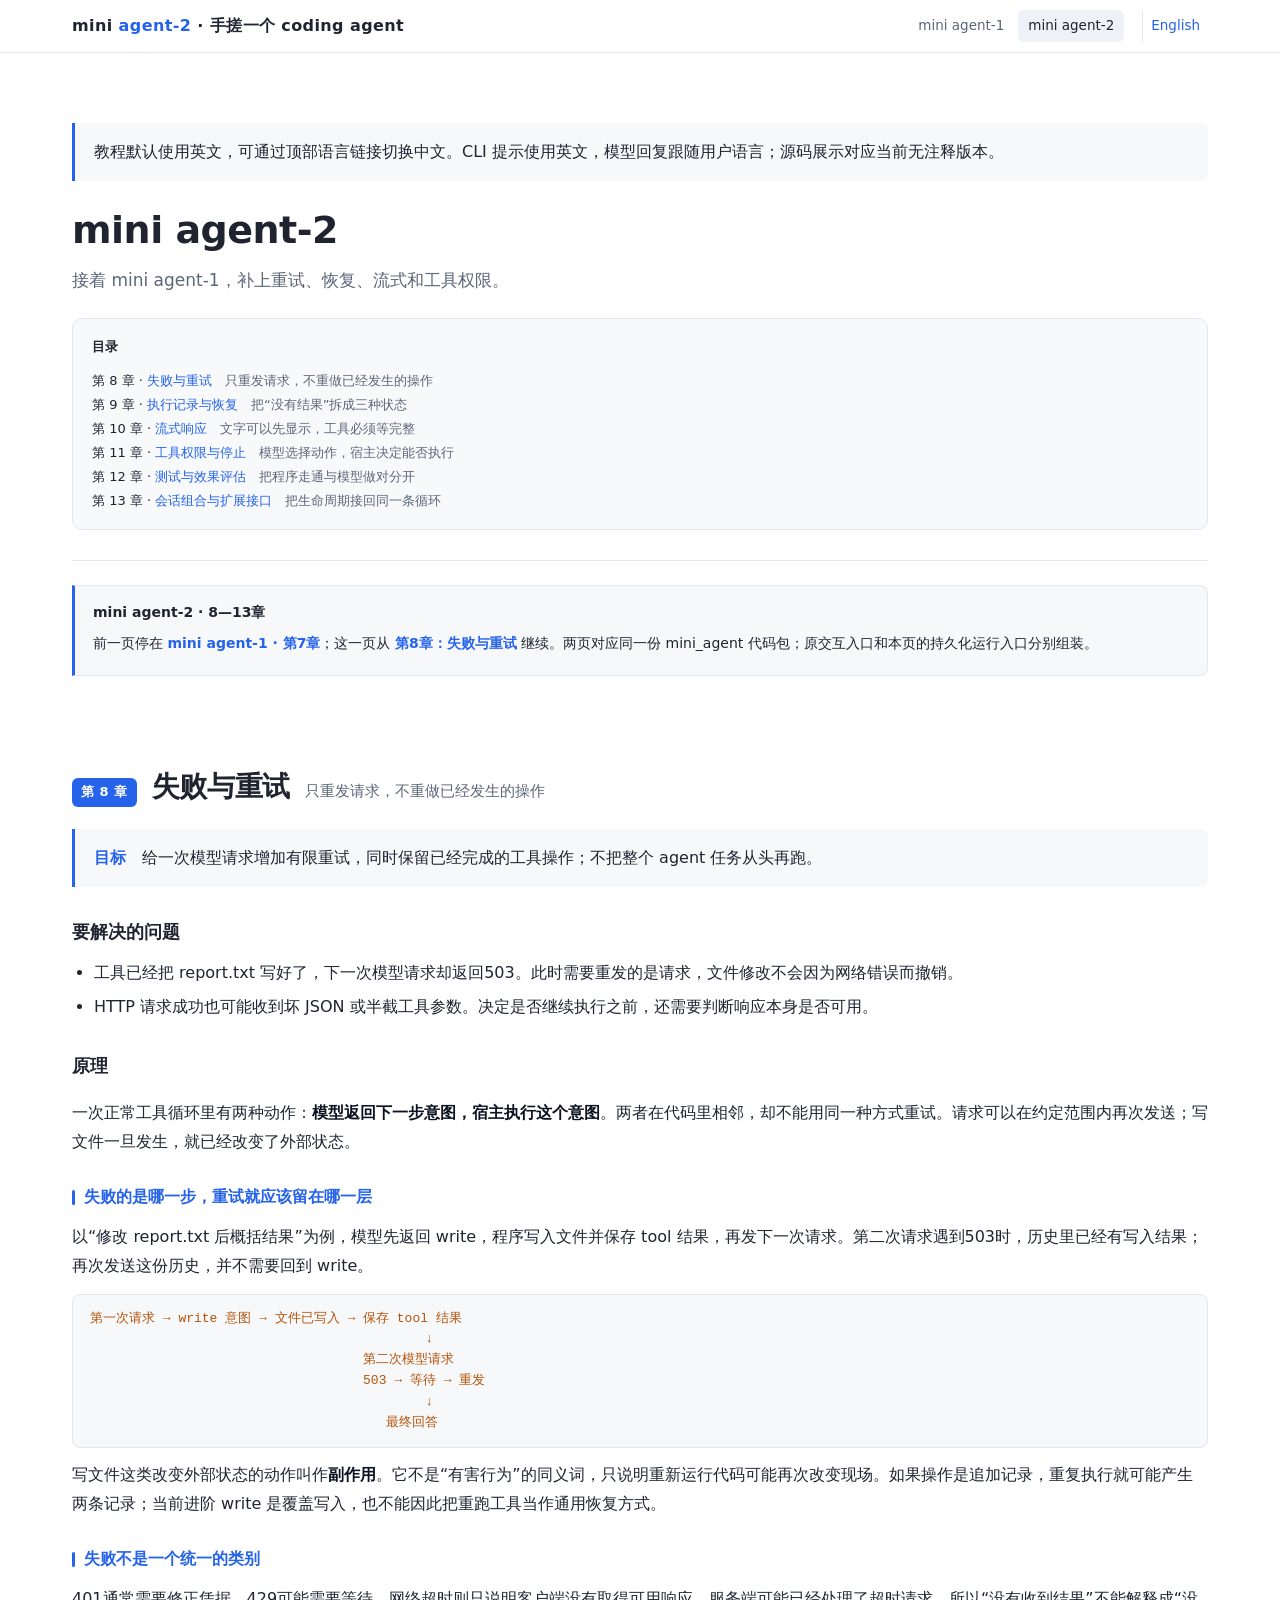
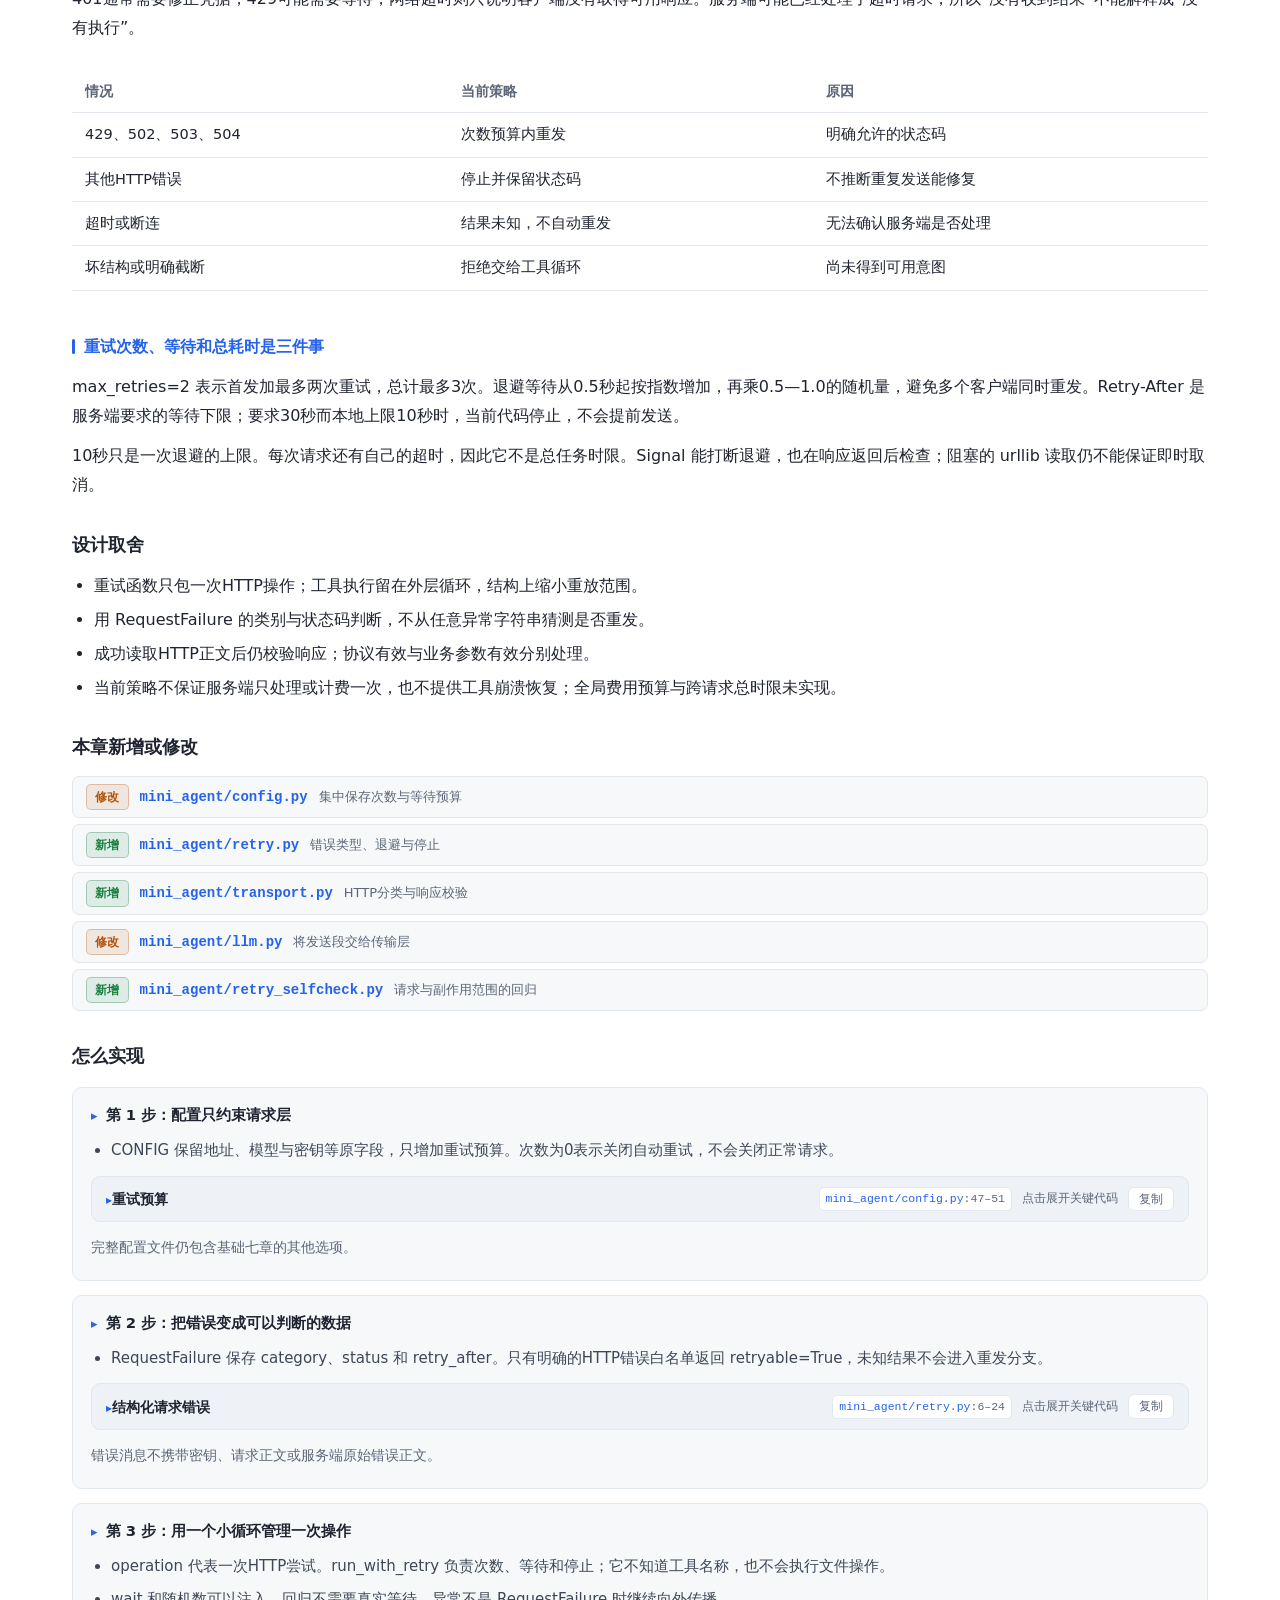
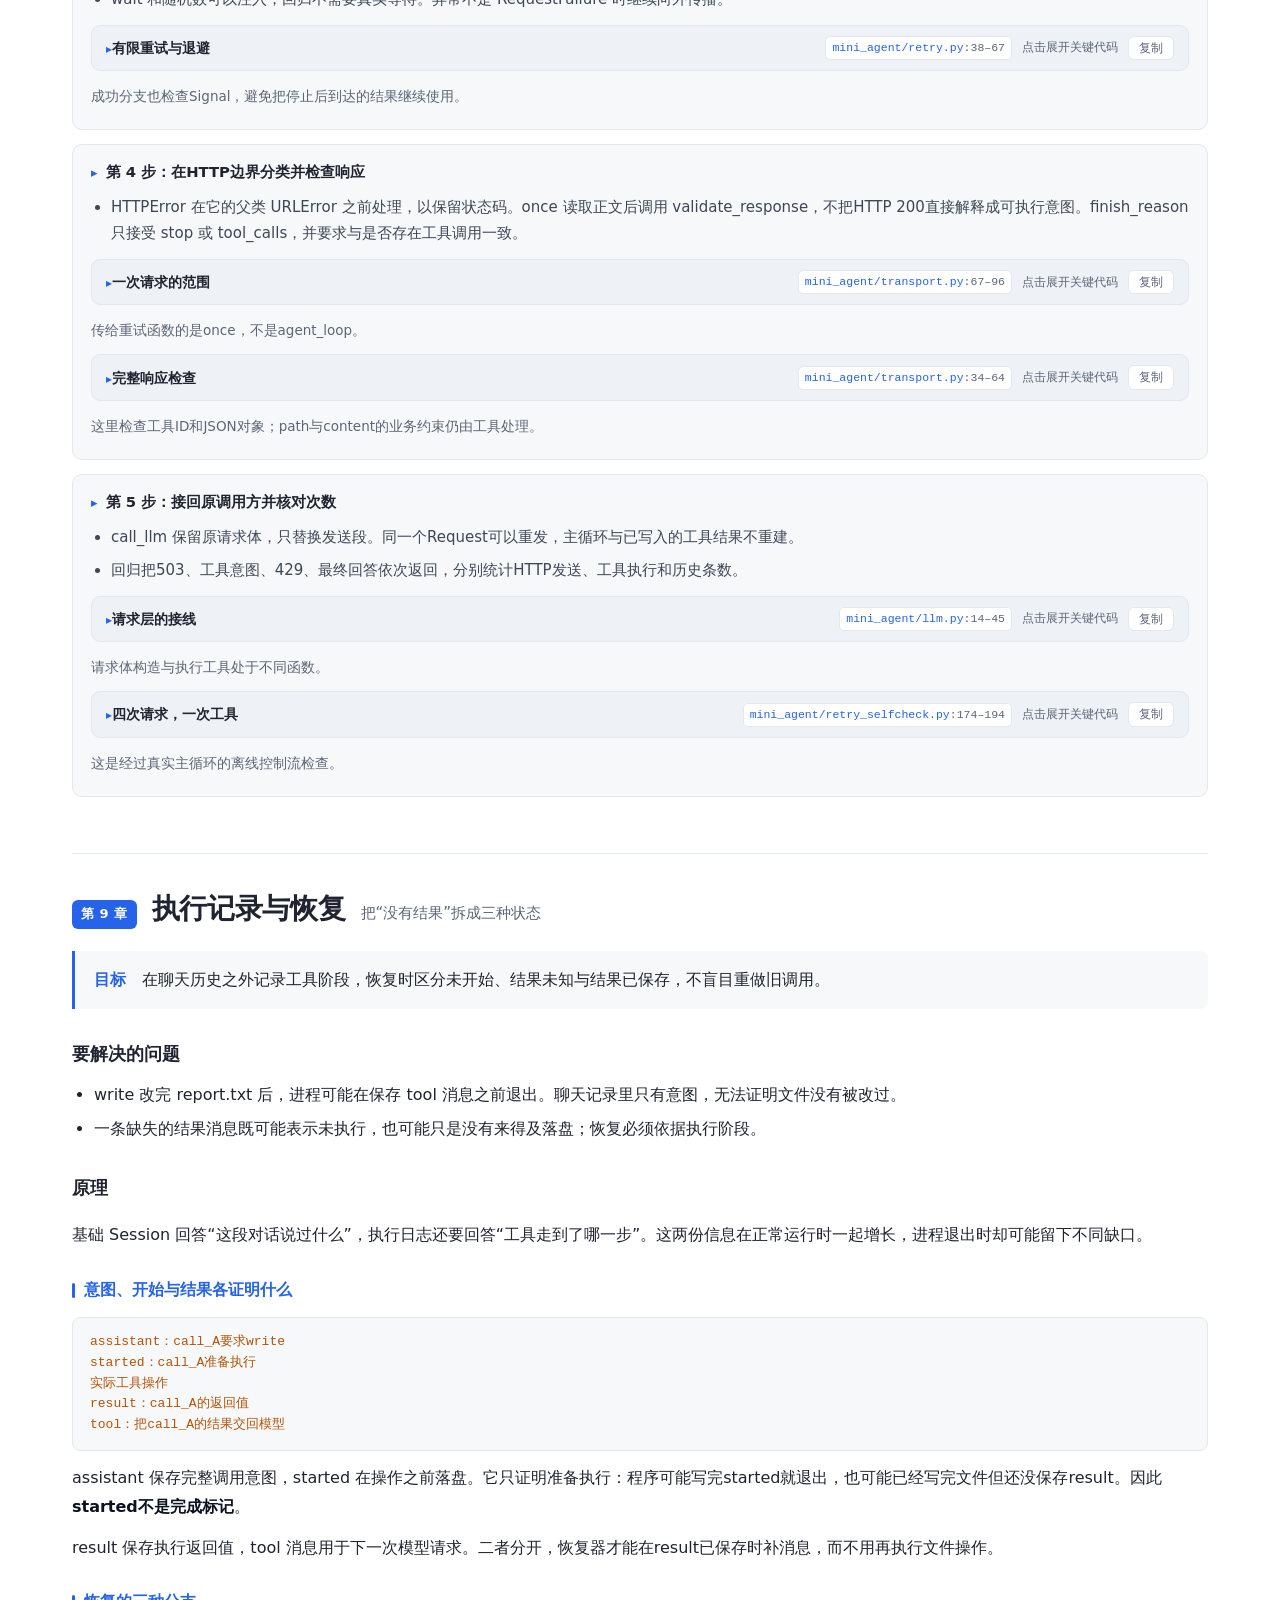
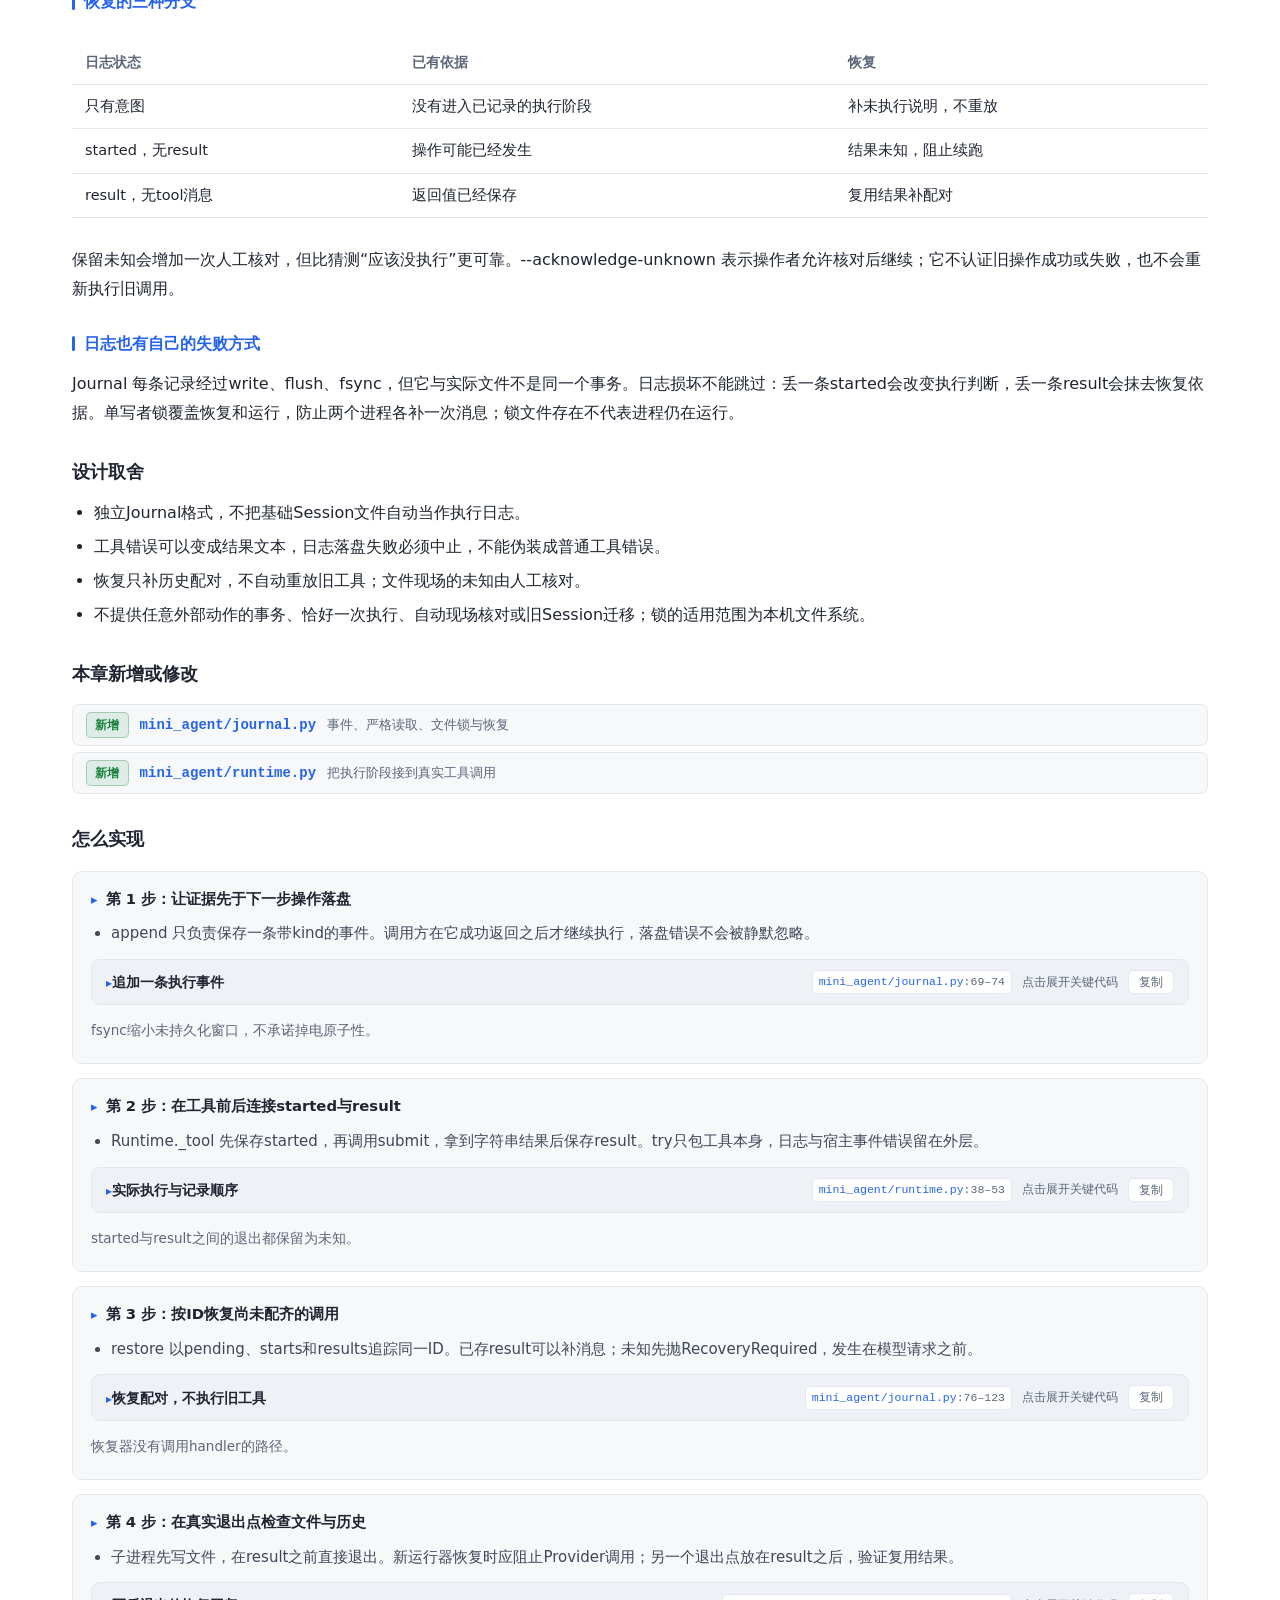
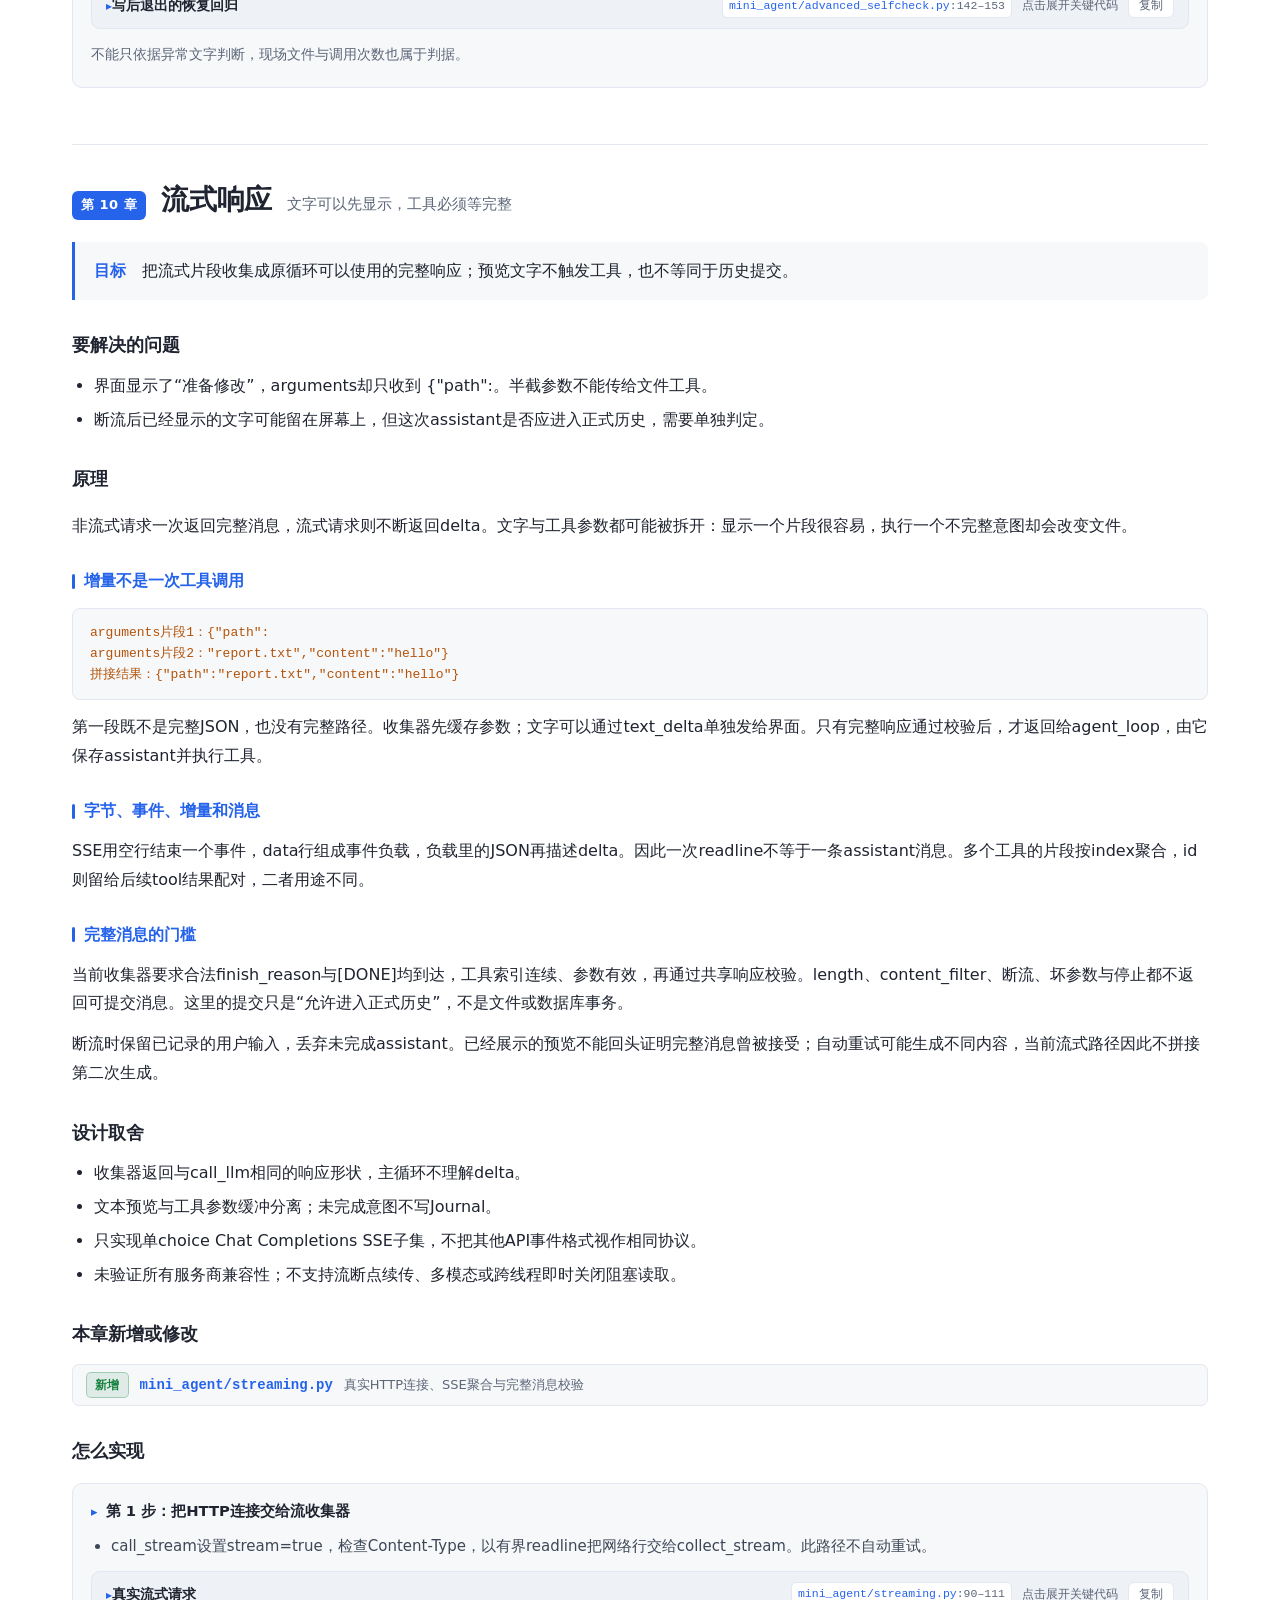
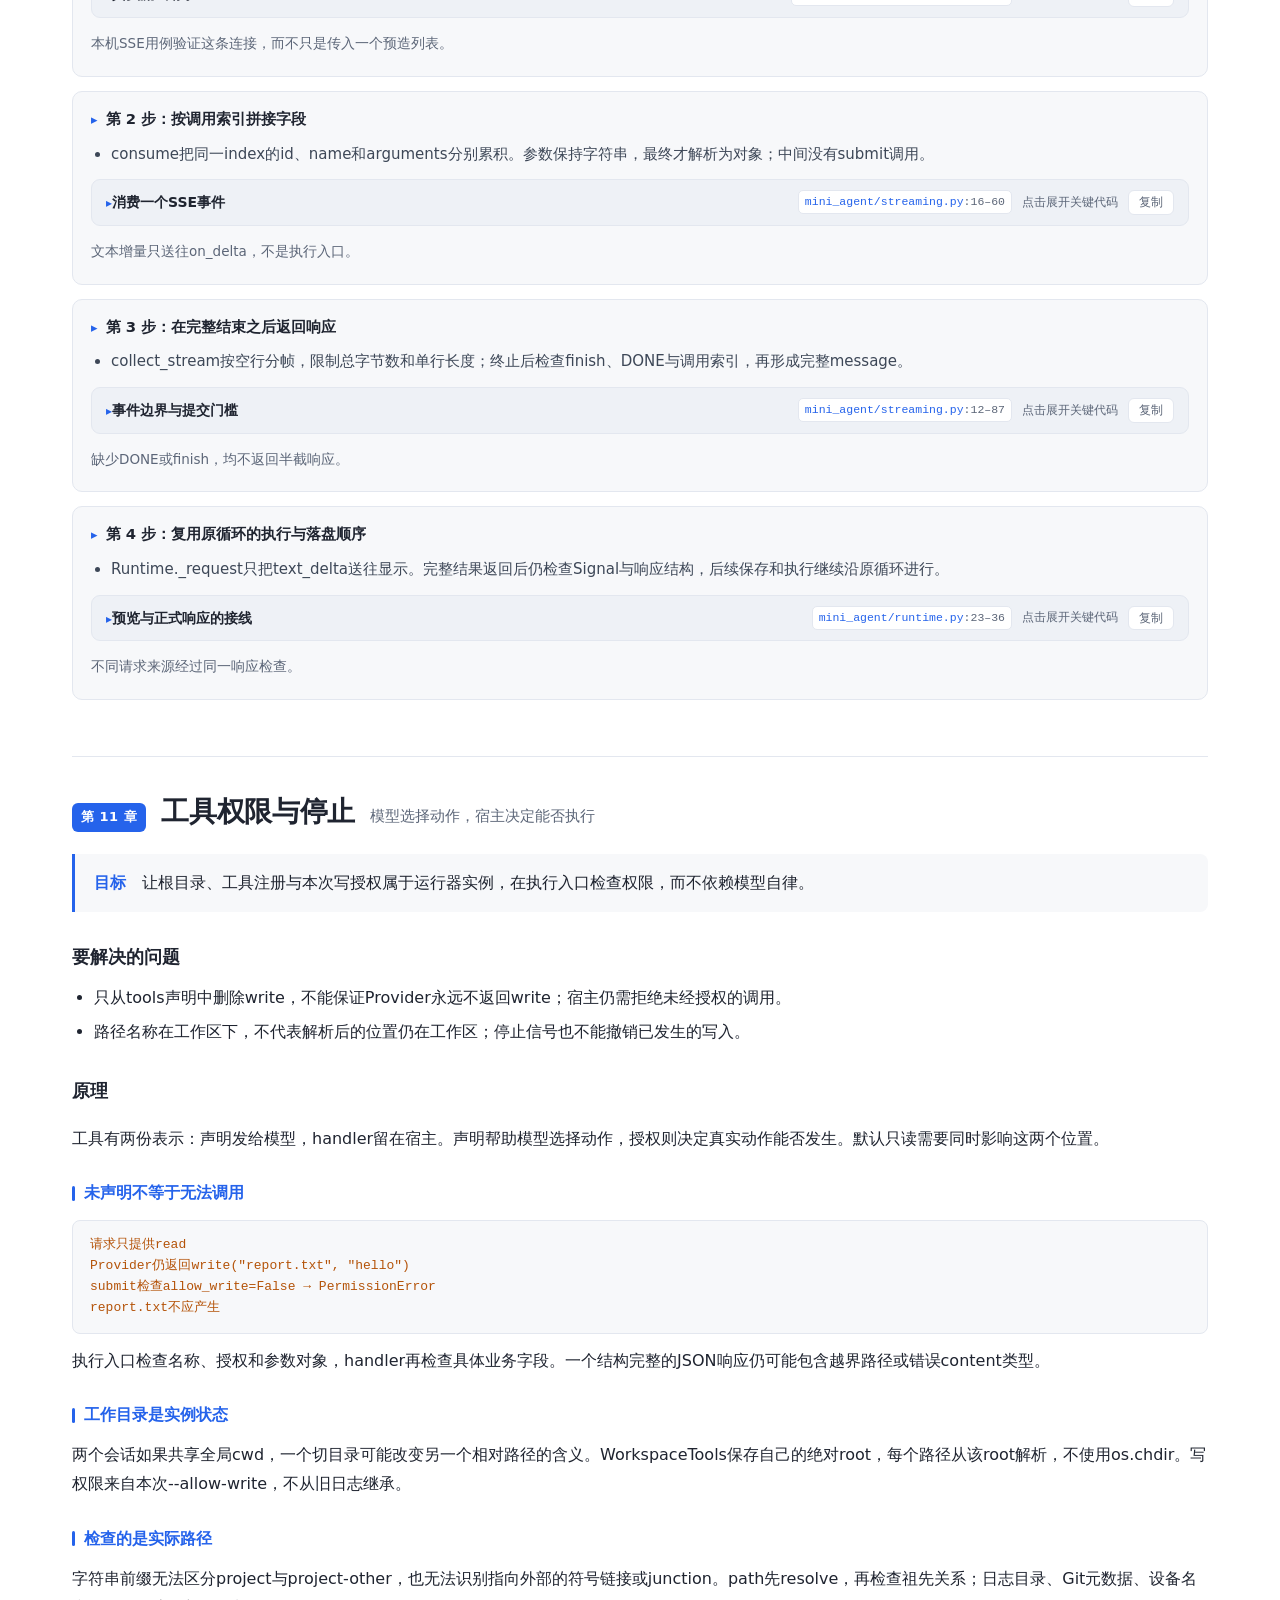
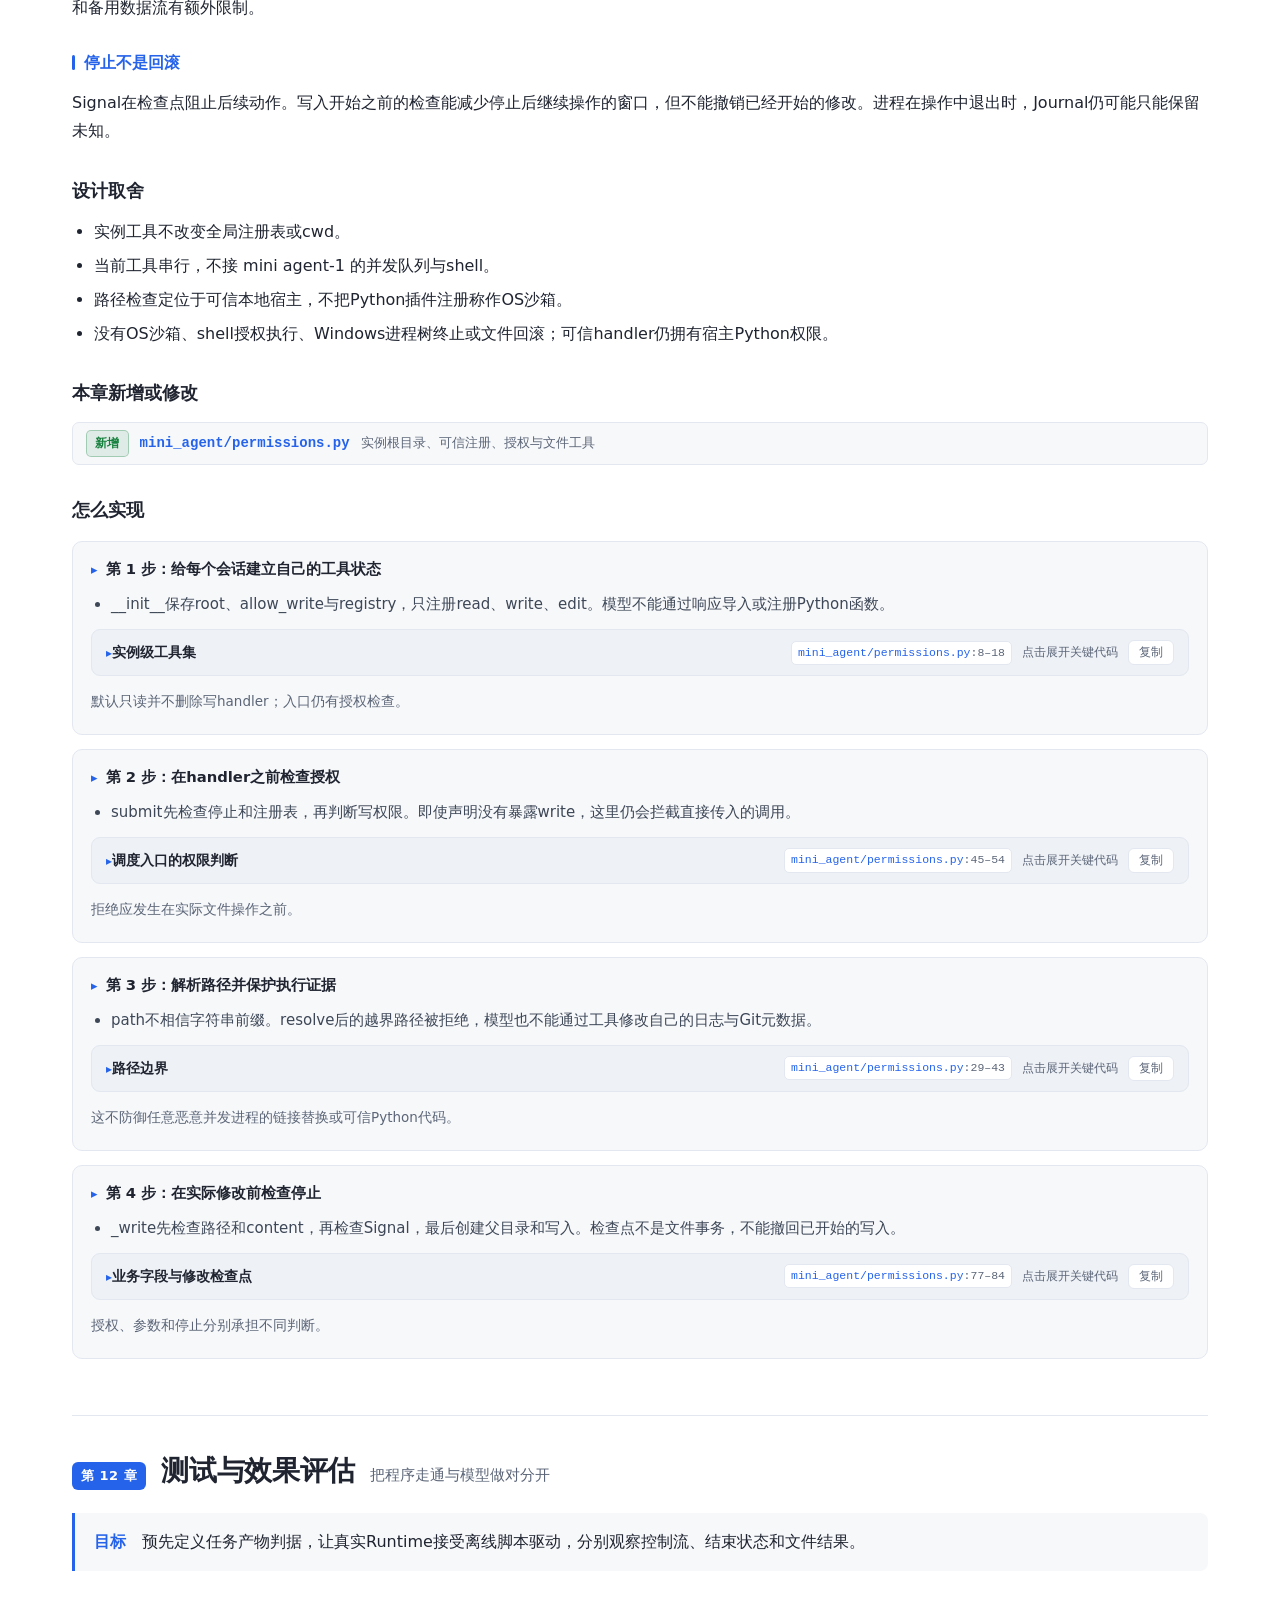
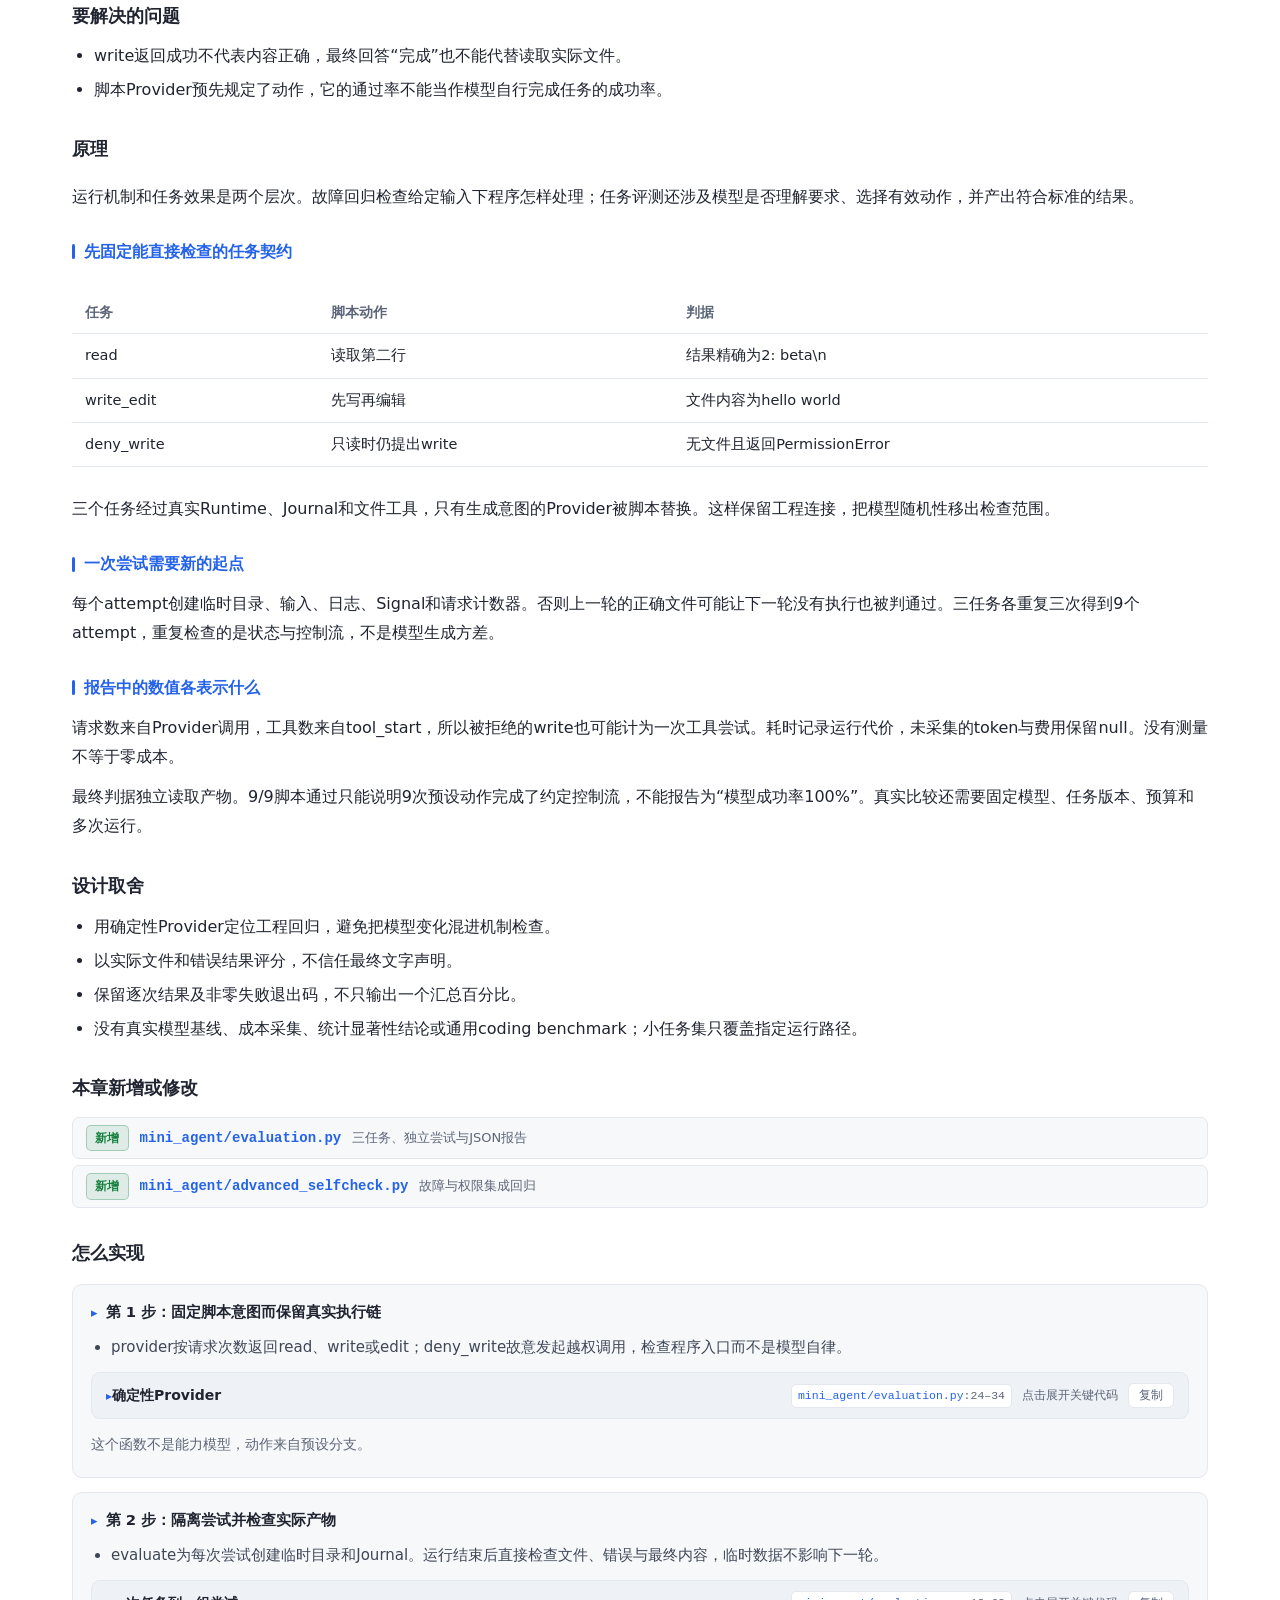
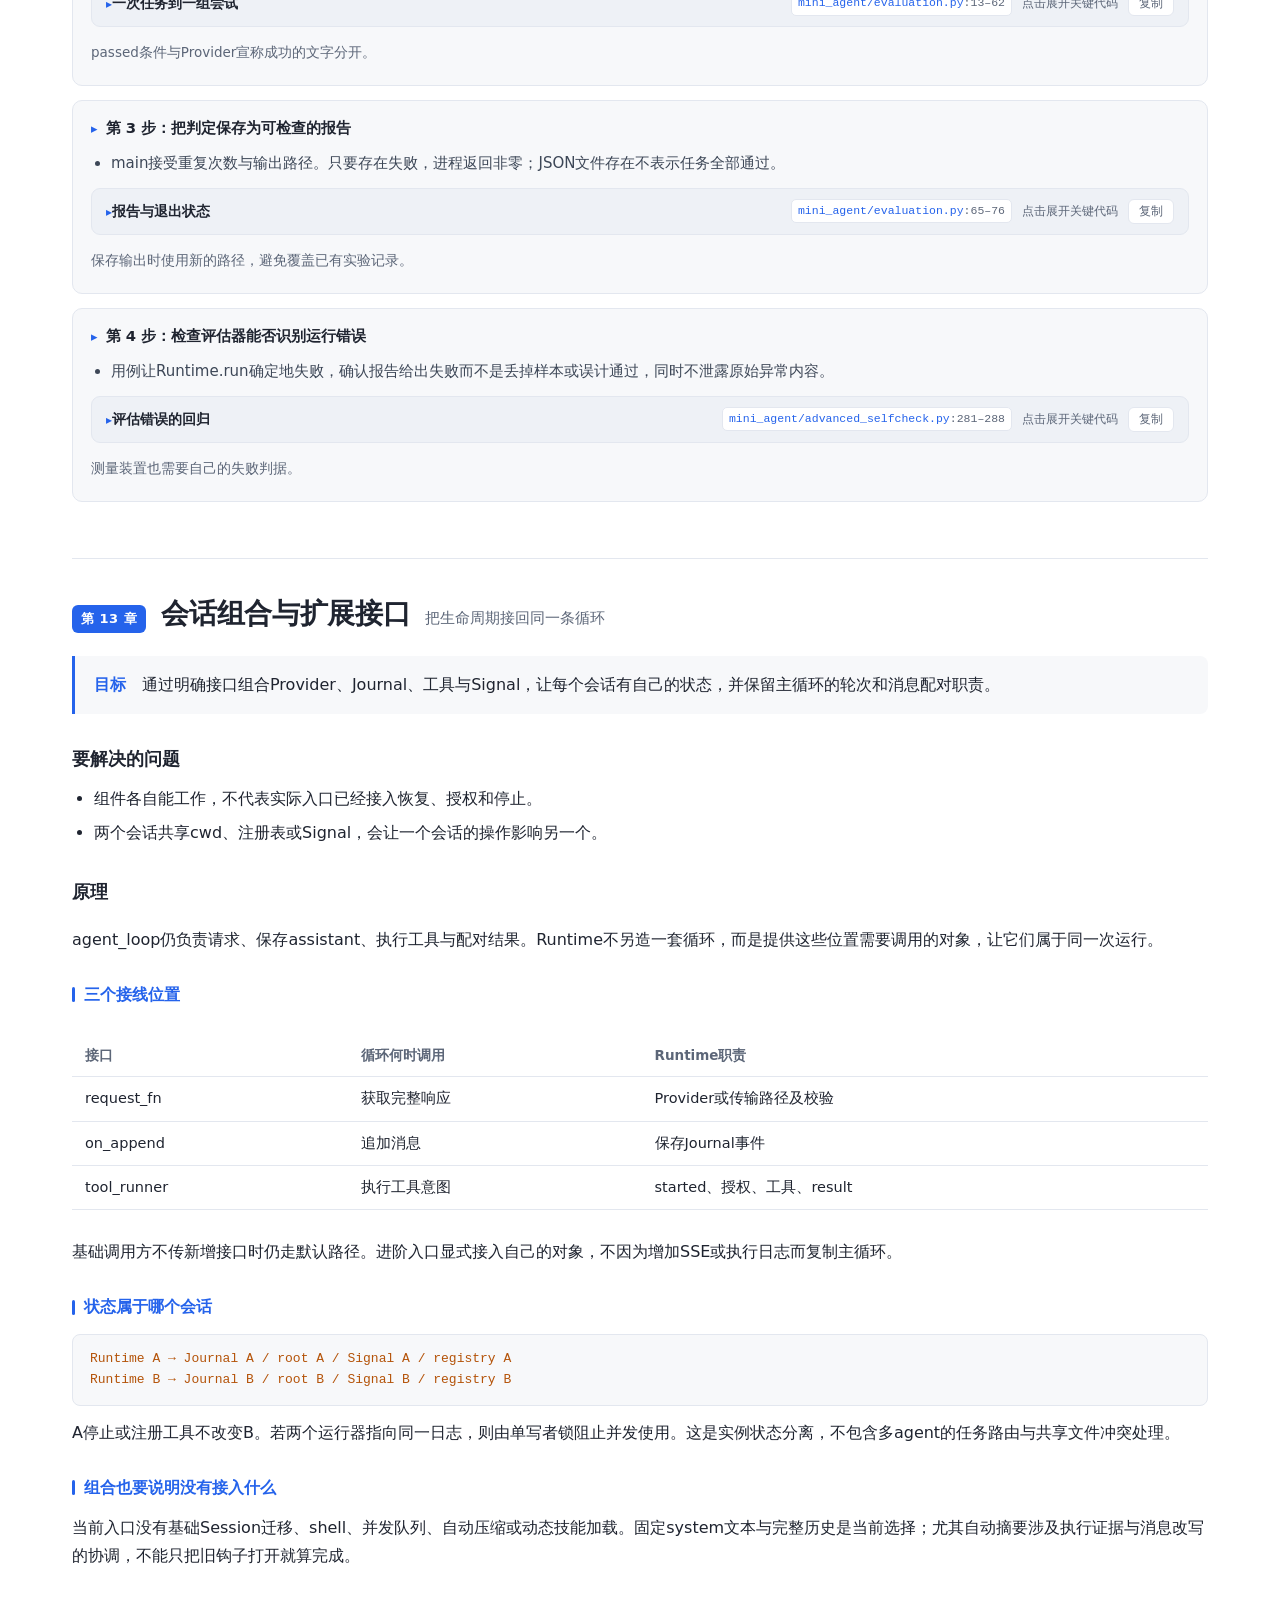
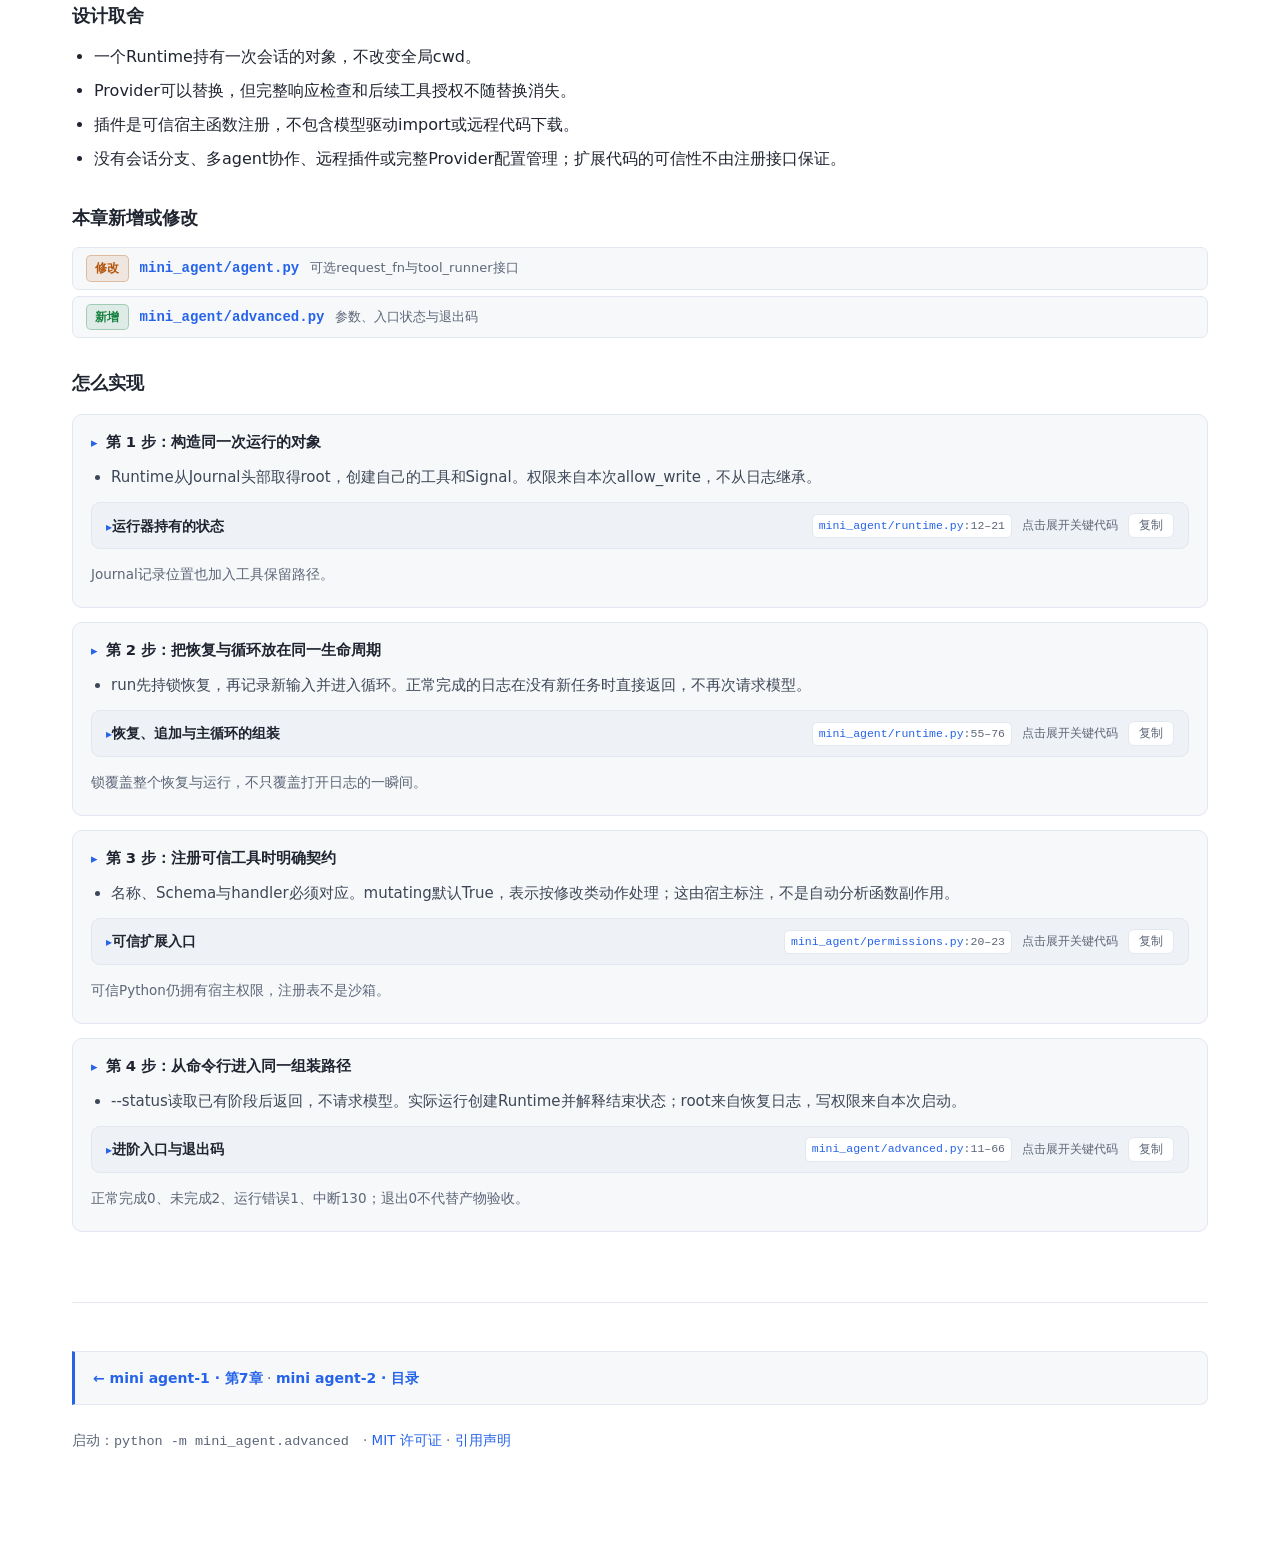
==== commit 9f497697: "Align mini agent-2 guides with mini agent-1 structure and style" ====
--- a/advanced-guide.zh-CN.html
+++ b/advanced-guide.zh-CN.html
@@ -279,13 +279,10 @@
 footer{margin-top:70px;padding-top:24px;border-top:1px solid var(--line);
   color:var(--dim);font-size:13.5px}
 
-
-[id]{scroll-margin-top:var(--nav-offset,100px)}.wrap{min-width:0}.codeblock{max-width:100%;overflow:auto}.codeblock table{width:100%;border-spacing:0}.source{margin:0}.step .codewrap>summary .sumcap{white-space:normal;overflow:visible;flex:1 1 180px}.step .codewrap>summary .sumfile{max-width:100%;white-space:normal;overflow-wrap:anywhere}.step .codewrap>summary .loc{flex:1 1 100%}.step .codewrap .codenote{border-top:0;font-size:13px}.scope-note{margin:24px 0;padding:14px 18px;border-left:3px solid var(--accent);background:var(--bg2);font-size:14px;border-radius:0 8px 8px 0}.chapter-nav{display:flex;justify-content:space-between;gap:16px;margin-top:30px;padding-top:18px;border-top:1px solid var(--line);font-size:14px}.frow .mono{overflow-wrap:anywhere;min-width:0}.frow{flex-wrap:wrap}.frow .fdesc{flex:1 1 250px}.theory code,p code,li code{white-space:normal;overflow-wrap:anywhere}.step .codewrap>summary .sumfile a{color:inherit}.codeblock .hll{white-space:pre}
+.series-bridge{margin:24px 0;padding:14px 18px;border:1px solid var(--line);border-left:3px solid var(--accent);border-radius:0 8px 8px 0;background:var(--bg2);font-size:14px}.series-bridge p{margin:6px 0}.series-bridge a{font-weight:600}.series-language{font-size:13.5px;white-space:nowrap;padding:4px 8px;border-left:1px solid var(--line)}[id]{scroll-margin-top:var(--series-offset,110px)}.top nav a[aria-current="page"]{color:var(--fg);background:var(--bg3)}@media(max-width:600px){.wrap li code,.wrap p code{white-space:normal;overflow-wrap:anywhere}.step .codewrap>summary .sumfile{white-space:normal;overflow-wrap:anywhere;min-width:0;max-width:100%}.step .codewrap>summary .sumcap{white-space:normal;min-width:0}.frow{flex-wrap:wrap}.frow .fdesc{flex:1 1 200px;min-width:0}.frow .mono{overflow-wrap:anywhere;min-width:0}.frow code{white-space:normal;overflow-wrap:anywhere}}@media(prefers-reduced-motion:reduce){html{scroll-behavior:auto}}
+.source{margin:0}
 a:focus-visible,button:focus-visible,summary:focus-visible{outline:3px solid var(--accent);outline-offset:3px}
-.language-switch{font-size:13.5px;white-space:nowrap;padding:4px 8px;border-left:1px solid var(--line)}.top nav a[aria-current="page"]{color:var(--fg);background:var(--bg3)}
-@media(max-width:600px){.top-in{gap:8px 18px}.top nav a{padding:4px 6px}.step{padding:12px}.codeblock td.code pre{font-size:12px}.full-files .step .codewrap{margin:0}}
-@media(prefers-reduced-motion:reduce){html{scroll-behavior:auto}}
-</style></head><body><header class="top"><div class="top-in"><div class="brand">mini<span> agent-2</span> · 手搓一个 coding agent</div><nav><a href="guide.zh-CN.html">mini agent-1</a><a href="#contents" aria-current="page">mini agent-2</a></nav><a class="language-switch" data-target="advanced-guide.html" href="advanced-guide.html" lang="en" hreflang="en">English</a></div></header><main class="wrap"><div class="hero"><h1>mini agent-2</h1><p class="lead">mini agent-1 的七章把工具循环接成了一个可运行的 agent。接下来，请求会失败，工具会中断，响应也可能只到一半。第8—13章沿着这些断点，展开重试、恢复、流式、权限、评估与会话组合。</p><div class="tree toc" id="contents" style="font-size:13px"><div class="toc-title"><b>目录</b></div><div class="toc-row">第 8 章 · <a href="#ch8">失败与重试</a>　<span class="c">只重发请求，不重做已经发生的操作</span></div><div class="toc-row">第 9 章 · <a href="#ch9">执行记录与恢复</a>　<span class="c">把“没有结果”拆成三种状态</span></div><div class="toc-row">第 10 章 · <a href="#ch10">流式响应</a>　<span class="c">文字可以先显示，工具必须等完整</span></div><div class="toc-row">第 11 章 · <a href="#ch11">工具权限与停止</a>　<span class="c">模型选择动作，宿主决定能否执行</span></div><div class="toc-row">第 12 章 · <a href="#ch12">测试与效果评估</a>　<span class="c">把程序走通与模型做对分开</span></div><div class="toc-row">第 13 章 · <a href="#ch13">会话组合与扩展接口</a>　<span class="c">把生命周期接回同一条循环</span></div></div></div><div class="scope-note series-handoff"><p>前一页停在 <a href="guide.zh-CN.html#ch7">mini agent-1 · 第7章</a>；这一页从 <a href="#ch8">第8章：失败与重试</a> 继续。两页对应同一份 mini_agent 代码包；原交互入口和本页的持久化运行入口分别组装。</p></div><div class="scope-note"><b>运行代码与阅读方式</b><p>每个实现步骤对应实际源码，关键行用蓝色标记。代码默认折叠，保留真实行号；章末另有包含imports的完整文件。短流程用于解释关系，不作为运行通过的证据。</p><p>第8章更新共享请求层，第9—13章使用独立入口 <code>python -m mini_agent.advanced</code>。默认只读，无shell，工具串行；基础Session、自动压缩与动态技能尚未迁入该入口。</p></div><section class="chapter" id="ch8"><div class="chead"><span class="cnum">第 8 章</span><h2>失败与重试</h2><span class="csub">只重发请求，不重做已经发生的操作</span></div><div class="goal"><b>目标</b>　给一次模型请求增加有限重试，同时保留已经完成的工具操作；不把整个 agent 任务从头再跑。</div><h3 class="sub">要解决的问题</h3><ul><li>工具已经把 report.txt 写好了，下一次模型请求却返回503。此时需要重发的是请求，文件修改不会因为网络错误而撤销。</li><li>HTTP 请求成功也可能收到坏 JSON 或半截工具参数。决定是否继续执行之前，还需要判断响应本身是否可用。</li></ul><h3 class="sub">原理</h3><div class="theory"><p>一次正常工具循环里有两种动作：<strong>模型返回下一步意图，宿主执行这个意图</strong>。两者在代码里相邻，却不能用同一种方式重试。请求可以在约定范围内再次发送；写文件一旦发生，就已经改变了外部状态。</p>
+</style></head><body><header class="top"><div class="top-in"><div class="brand">mini<span> agent-2</span> · 手搓一个 coding agent</div><nav aria-label="Series"><a href="guide.zh-CN.html">mini agent-1</a><a href="#series-start" aria-current="page">mini agent-2</a></nav><a class="series-language language-switch" data-target="advanced-guide.html" href="advanced-guide.html" lang="en">English</a></div></header><div class="wrap"><div class="hero"><p class="goal">教程默认使用英文，可通过顶部语言链接切换中文。CLI 提示使用英文，模型回复跟随用户语言；源码展示对应当前无注释版本。</p><h1 id="series-start">mini agent-2</h1><p class="lead">接着 mini agent-1，补上重试、恢复、流式和工具权限。</p><div class="tree toc" id="contents" style="font-size:13px"><div class="toc-title"><b>目录</b></div><div class="toc-row">第 8 章 · <a href="#ch8">失败与重试</a>　<span class="c">只重发请求，不重做已经发生的操作</span></div><div class="toc-row">第 9 章 · <a href="#ch9">执行记录与恢复</a>　<span class="c">把“没有结果”拆成三种状态</span></div><div class="toc-row">第 10 章 · <a href="#ch10">流式响应</a>　<span class="c">文字可以先显示，工具必须等完整</span></div><div class="toc-row">第 11 章 · <a href="#ch11">工具权限与停止</a>　<span class="c">模型选择动作，宿主决定能否执行</span></div><div class="toc-row">第 12 章 · <a href="#ch12">测试与效果评估</a>　<span class="c">把程序走通与模型做对分开</span></div><div class="toc-row">第 13 章 · <a href="#ch13">会话组合与扩展接口</a>　<span class="c">把生命周期接回同一条循环</span></div></div></div><div class="series-bridge series-handoff"><b>mini agent-2 · 8—13章</b><p>前一页停在 <a href="guide.zh-CN.html#ch7">mini agent-1 · 第7章</a>；这一页从 <a href="#ch8">第8章：失败与重试</a> 继续。两页对应同一份 mini_agent 代码包；原交互入口和本页的持久化运行入口分别组装。</p></div><section class="chapter" id="ch8"><div class="chead"><span class="cnum">第 8 章</span><h2>失败与重试</h2><span class="csub">只重发请求，不重做已经发生的操作</span></div><div class="goal"><b>目标</b>　给一次模型请求增加有限重试，同时保留已经完成的工具操作；不把整个 agent 任务从头再跑。</div><h3 class="sub">要解决的问题</h3><ul><li>工具已经把 report.txt 写好了，下一次模型请求却返回503。此时需要重发的是请求，文件修改不会因为网络错误而撤销。</li><li>HTTP 请求成功也可能收到坏 JSON 或半截工具参数。决定是否继续执行之前，还需要判断响应本身是否可用。</li></ul><h3 class="sub">原理</h3><div class="theory"><p>一次正常工具循环里有两种动作：<strong>模型返回下一步意图，宿主执行这个意图</strong>。两者在代码里相邻，却不能用同一种方式重试。请求可以在约定范围内再次发送；写文件一旦发生，就已经改变了外部状态。</p>
 <h4 class="mini">失败的是哪一步，重试就应该留在哪一层</h4>
 <p>以“修改 report.txt 后概括结果”为例，模型先返回 write，程序写入文件并保存 tool 结果，再发下一次请求。第二次请求遇到503时，历史里已经有写入结果；再次发送这份历史，并不需要回到 write。</p>
 <pre class="ascii">第一次请求 → write 意图 → 文件已写入 → 保存 tool 结果
@@ -300,7 +297,7 @@
 <div class="tw"><table class="plain"><tr><th>情况</th><th>当前策略</th><th>原因</th></tr><tr><td>429、502、503、504</td><td>次数预算内重发</td><td>明确允许的状态码</td></tr><tr><td>其他HTTP错误</td><td>停止并保留状态码</td><td>不推断重复发送能修复</td></tr><tr><td>超时或断连</td><td>结果未知，不自动重发</td><td>无法确认服务端是否处理</td></tr><tr><td>坏结构或明确截断</td><td>拒绝交给工具循环</td><td>尚未得到可用意图</td></tr></table></div>
 <h4 class="mini">重试次数、等待和总耗时是三件事</h4>
 <p>max_retries=2 表示首发加最多两次重试，总计最多3次。退避等待从0.5秒起按指数增加，再乘0.5—1.0的随机量，避免多个客户端同时重发。Retry-After 是服务端要求的等待下限；要求30秒而本地上限10秒时，当前代码停止，不会提前发送。</p>
-<p>10秒只是一次退避的上限。每次请求还有自己的超时，因此它不是总任务时限。Signal 能打断退避，也在响应返回后检查；阻塞的 urllib 读取仍不能保证即时取消。</p></div><h3 class="sub">设计取舍</h3><ul><li>重试函数只包一次HTTP操作；工具执行留在外层循环，结构上缩小重放范围。</li><li>用 RequestFailure 的类别与状态码判断，不从任意异常字符串猜测是否重发。</li><li>成功读取HTTP正文后仍校验响应；协议有效与业务参数有效分别处理。</li></ul><h3 class="sub">本章新增或修改</h3><div class="files"><div class="frow"><span class="tag mod">修改</span><a class="mono" href="mini_agent/config.py">mini_agent/config.py</a><span class="fdesc">集中保存次数与等待预算</span></div><div class="frow"><span class="tag new">新增</span><a class="mono" href="mini_agent/retry.py">mini_agent/retry.py</a><span class="fdesc">错误类型、退避与停止</span></div><div class="frow"><span class="tag new">新增</span><a class="mono" href="mini_agent/transport.py">mini_agent/transport.py</a><span class="fdesc">HTTP分类与响应校验</span></div><div class="frow"><span class="tag mod">修改</span><a class="mono" href="mini_agent/llm.py">mini_agent/llm.py</a><span class="fdesc">将发送段交给传输层</span></div><div class="frow"><span class="tag new">新增</span><a class="mono" href="mini_agent/retry_selfcheck.py">mini_agent/retry_selfcheck.py</a><span class="fdesc">请求与副作用范围的回归</span></div></div><h3 class="sub">怎么实现</h3><div class="steps"><div class="step"><h5>第 1 步：配置只约束请求层</h5><ul><li>CONFIG 保留地址、模型与密钥等原字段，只增加重试预算。次数为0表示关闭自动重试，不会关闭正常请求。</li></ul><details class="codewrap" data-kind="snippet"><summary><span class="sumcap">重试预算</span><span class="sumfile">mini_agent/config.py</span><button class="copybtn" type="button" aria-label="复制代码">复制</button><span class="loc">第47—51行 · <a href="mini_agent/config.py">完整文件</a></span></summary><figure class="source" data-kind="snippet" data-source-file="mini_agent/config.py" data-start="47" data-end="51"><div class="codeblock"><div class="hl"><table class="hltable"><tr><td class="linenos"><div class="linenodiv"><pre><span class="normal">47</span>
+<p>10秒只是一次退避的上限。每次请求还有自己的超时，因此它不是总任务时限。Signal 能打断退避，也在响应返回后检查；阻塞的 urllib 读取仍不能保证即时取消。</p></div><h3 class="sub">设计取舍</h3><ul><li>重试函数只包一次HTTP操作；工具执行留在外层循环，结构上缩小重放范围。</li><li>用 RequestFailure 的类别与状态码判断，不从任意异常字符串猜测是否重发。</li><li>成功读取HTTP正文后仍校验响应；协议有效与业务参数有效分别处理。</li><li>当前策略不保证服务端只处理或计费一次，也不提供工具崩溃恢复；全局费用预算与跨请求总时限未实现。</li></ul><h3 class="sub">本章新增或修改</h3><div class="files"><div class="frow"><span class="tag mod">修改</span><a class="mono" href="mini_agent/config.py">mini_agent/config.py</a><span class="fdesc">集中保存次数与等待预算</span></div><div class="frow"><span class="tag new">新增</span><a class="mono" href="mini_agent/retry.py">mini_agent/retry.py</a><span class="fdesc">错误类型、退避与停止</span></div><div class="frow"><span class="tag new">新增</span><a class="mono" href="mini_agent/transport.py">mini_agent/transport.py</a><span class="fdesc">HTTP分类与响应校验</span></div><div class="frow"><span class="tag mod">修改</span><a class="mono" href="mini_agent/llm.py">mini_agent/llm.py</a><span class="fdesc">将发送段交给传输层</span></div><div class="frow"><span class="tag new">新增</span><a class="mono" href="mini_agent/retry_selfcheck.py">mini_agent/retry_selfcheck.py</a><span class="fdesc">请求与副作用范围的回归</span></div></div><h3 class="sub">怎么实现</h3><div class="steps"><div class="step"><h5>第 1 步：配置只约束请求层</h5><ul><li>CONFIG 保留地址、模型与密钥等原字段，只增加重试预算。次数为0表示关闭自动重试，不会关闭正常请求。</li></ul><details class="codewrap" data-kind="snippet"><summary><span class="sumcap">重试预算</span><span class="sumfile"><a href="mini_agent/config.py">mini_agent/config.py</a>:47–51</span><span class="sumhint">点击展开关键代码</span><button class="copybtn" type="button" aria-label="复制代码">复制</button></summary><figure class="source" data-kind="snippet" data-source-file="mini_agent/config.py" data-start="47" data-end="51"><div class="codeblock"><div class="fname">mini_agent/config.py<span class="rng">第 47–51 行</span></div><div class="hl"><table class="hltable"><tr><td class="linenos"><div class="linenodiv"><pre><span class="normal">47</span>
 <span class="normal">48</span>
 <span class="normal">49</span>
 <span class="normal">50</span>
@@ -310,7 +307,7 @@
     <span class="s2">&quot;request_retry_cap_s&quot;</span><span class="p">:</span> <span class="mf">10.0</span><span class="p">,</span>
 <span class="p">})</span>
 </pre></div></td></tr></table></div>
-</div></figure><div class="codenote">完整配置文件仍包含基础七章的其他选项。</div></details></div><div class="step"><h5>第 2 步：把错误变成可以判断的数据</h5><ul><li>RequestFailure 保存 category、status 和 retry_after。只有明确的HTTP错误白名单返回 retryable=True，未知结果不会进入重发分支。</li></ul><details class="codewrap" data-kind="snippet"><summary><span class="sumcap">结构化请求错误</span><span class="sumfile">mini_agent/retry.py</span><button class="copybtn" type="button" aria-label="复制代码">复制</button><span class="loc">第6—24行 · <a href="mini_agent/retry.py">完整文件</a></span></summary><figure class="source" data-kind="snippet" data-source-file="mini_agent/retry.py" data-start="6" data-end="24"><div class="codeblock"><div class="hl"><table class="hltable"><tr><td class="linenos"><div class="linenodiv"><pre><span class="normal"> 6</span>
+</div></figure></details><p class="exnote">完整配置文件仍包含基础七章的其他选项。</p></div><div class="step"><h5>第 2 步：把错误变成可以判断的数据</h5><ul><li>RequestFailure 保存 category、status 和 retry_after。只有明确的HTTP错误白名单返回 retryable=True，未知结果不会进入重发分支。</li></ul><details class="codewrap" data-kind="snippet"><summary><span class="sumcap">结构化请求错误</span><span class="sumfile"><a href="mini_agent/retry.py">mini_agent/retry.py</a>:6–24</span><span class="sumhint">点击展开关键代码</span><button class="copybtn" type="button" aria-label="复制代码">复制</button></summary><figure class="source" data-kind="snippet" data-source-file="mini_agent/retry.py" data-start="6" data-end="24"><div class="codeblock"><div class="fname">mini_agent/retry.py<span class="rng">第 6–24 行</span></div><div class="hl"><table class="hltable"><tr><td class="linenos"><div class="linenodiv"><pre><span class="normal"> 6</span>
 <span class="normal"> 7</span>
 <span class="normal"> 8</span>
 <span class="normal"> 9</span>
@@ -348,7 +345,7 @@
     <span class="k">def</span><span class="w"> </span><span class="nf">retryable</span><span class="p">(</span><span class="bp">self</span><span class="p">):</span>
 <span class="hll">        <span class="k">return</span> <span class="bp">self</span><span class="o">.</span><span class="n">category</span> <span class="o">==</span> <span class="s2">&quot;http_error&quot;</span> <span class="ow">and</span> <span class="bp">self</span><span class="o">.</span><span class="n">status</span> <span class="ow">in</span> <span class="p">{</span><span class="mi">429</span><span class="p">,</span> <span class="mi">502</span><span class="p">,</span> <span class="mi">503</span><span class="p">,</span> <span class="mi">504</span><span class="p">}</span>
 </span></pre></div></td></tr></table></div>
-</div></figure><div class="codenote">错误消息不携带密钥、请求正文或服务端原始错误正文。</div></details></div><div class="step"><h5>第 3 步：用一个小循环管理一次操作</h5><ul><li>operation 代表一次HTTP尝试。run_with_retry 负责次数、等待和停止；它不知道工具名称，也不会执行文件操作。</li><li>wait 和随机数可以注入，回归不需要真实等待。异常不是 RequestFailure 时继续向外传播。</li></ul><details class="codewrap" data-kind="snippet"><summary><span class="sumcap">有限重试与退避</span><span class="sumfile">mini_agent/retry.py</span><button class="copybtn" type="button" aria-label="复制代码">复制</button><span class="loc">第38—67行 · <a href="mini_agent/retry.py">完整文件</a></span></summary><figure class="source" data-kind="snippet" data-source-file="mini_agent/retry.py" data-start="38" data-end="67"><div class="codeblock"><div class="hl"><table class="hltable"><tr><td class="linenos"><div class="linenodiv"><pre><span class="normal">38</span>
+</div></figure></details><p class="exnote">错误消息不携带密钥、请求正文或服务端原始错误正文。</p></div><div class="step"><h5>第 3 步：用一个小循环管理一次操作</h5><ul><li>operation 代表一次HTTP尝试。run_with_retry 负责次数、等待和停止；它不知道工具名称，也不会执行文件操作。</li><li>wait 和随机数可以注入，回归不需要真实等待。异常不是 RequestFailure 时继续向外传播。</li></ul><details class="codewrap" data-kind="snippet"><summary><span class="sumcap">有限重试与退避</span><span class="sumfile"><a href="mini_agent/retry.py">mini_agent/retry.py</a>:38–67</span><span class="sumhint">点击展开关键代码</span><button class="copybtn" type="button" aria-label="复制代码">复制</button></summary><figure class="source" data-kind="snippet" data-source-file="mini_agent/retry.py" data-start="38" data-end="67"><div class="codeblock"><div class="fname">mini_agent/retry.py<span class="rng">第 38–67 行</span></div><div class="hl"><table class="hltable"><tr><td class="linenos"><div class="linenodiv"><pre><span class="normal">38</span>
 <span class="normal">39</span>
 <span class="normal">40</span>
 <span class="normal">41</span>
@@ -408,7 +405,7 @@
                 <span class="n">signal</span><span class="o">.</span><span class="n">check</span><span class="p">()</span>
             <span class="k">return</span> <span class="n">result</span>
 </pre></div></td></tr></table></div>
-</div></figure><div class="codenote">成功分支也检查Signal，避免把停止后到达的结果继续使用。</div></details></div><div class="step"><h5>第 4 步：在HTTP边界分类并检查响应</h5><ul><li>HTTPError 在它的父类 URLError 之前处理，以保留状态码。once 读取正文后调用 validate_response，不把HTTP 200直接解释成可执行意图。finish_reason 只接受 stop 或 tool_calls，并要求与是否存在工具调用一致。</li></ul><details class="codewrap" data-kind="snippet"><summary><span class="sumcap">一次请求的范围</span><span class="sumfile">mini_agent/transport.py</span><button class="copybtn" type="button" aria-label="复制代码">复制</button><span class="loc">第67—96行 · <a href="mini_agent/transport.py">完整文件</a></span></summary><figure class="source" data-kind="snippet" data-source-file="mini_agent/transport.py" data-start="67" data-end="96"><div class="codeblock"><div class="hl"><table class="hltable"><tr><td class="linenos"><div class="linenodiv"><pre><span class="normal">67</span>
+</div></figure></details><p class="exnote">成功分支也检查Signal，避免把停止后到达的结果继续使用。</p></div><div class="step"><h5>第 4 步：在HTTP边界分类并检查响应</h5><ul><li>HTTPError 在它的父类 URLError 之前处理，以保留状态码。once 读取正文后调用 validate_response，不把HTTP 200直接解释成可执行意图。finish_reason 只接受 stop 或 tool_calls，并要求与是否存在工具调用一致。</li></ul><details class="codewrap" data-kind="snippet"><summary><span class="sumcap">一次请求的范围</span><span class="sumfile"><a href="mini_agent/transport.py">mini_agent/transport.py</a>:67–96</span><span class="sumhint">点击展开关键代码</span><button class="copybtn" type="button" aria-label="复制代码">复制</button></summary><figure class="source" data-kind="snippet" data-source-file="mini_agent/transport.py" data-start="67" data-end="96"><div class="codeblock"><div class="fname">mini_agent/transport.py<span class="rng">第 67–96 行</span></div><div class="hl"><table class="hltable"><tr><td class="linenos"><div class="linenodiv"><pre><span class="normal">67</span>
 <span class="normal">68</span>
 <span class="normal">69</span>
 <span class="normal">70</span>
@@ -468,7 +465,7 @@
         <span class="n">signal</span><span class="o">=</span><span class="n">signal</span><span class="p">,</span> <span class="n">on_retry</span><span class="o">=</span><span class="n">report</span><span class="p">,</span>
     <span class="p">)</span>
 </pre></div></td></tr></table></div>
-</div></figure><div class="codenote">传给重试函数的是once，不是agent_loop。</div></details><details class="codewrap" data-kind="snippet"><summary><span class="sumcap">完整响应检查</span><span class="sumfile">mini_agent/transport.py</span><button class="copybtn" type="button" aria-label="复制代码">复制</button><span class="loc">第34—64行 · <a href="mini_agent/transport.py">完整文件</a></span></summary><figure class="source" data-kind="snippet" data-source-file="mini_agent/transport.py" data-start="34" data-end="64"><div class="codeblock"><div class="hl"><table class="hltable"><tr><td class="linenos"><div class="linenodiv"><pre><span class="normal">34</span>
+</div></figure></details><p class="exnote">传给重试函数的是once，不是agent_loop。</p><details class="codewrap" data-kind="snippet"><summary><span class="sumcap">完整响应检查</span><span class="sumfile"><a href="mini_agent/transport.py">mini_agent/transport.py</a>:34–64</span><span class="sumhint">点击展开关键代码</span><button class="copybtn" type="button" aria-label="复制代码">复制</button></summary><figure class="source" data-kind="snippet" data-source-file="mini_agent/transport.py" data-start="34" data-end="64"><div class="codeblock"><div class="fname">mini_agent/transport.py<span class="rng">第 34–64 行</span></div><div class="hl"><table class="hltable"><tr><td class="linenos"><div class="linenodiv"><pre><span class="normal">34</span>
 <span class="normal">35</span>
 <span class="normal">36</span>
 <span class="normal">37</span>
@@ -530,7 +527,7 @@
         <span class="k">raise</span> <span class="n">RequestFailure</span><span class="p">(</span><span class="s2">&quot;invalid_response&quot;</span><span class="p">)</span> <span class="kn">from</span><span class="w"> </span><span class="kc">None</span>
     <span class="k">return</span> <span class="n">data</span>
 </pre></div></td></tr></table></div>
-</div></figure><div class="codenote">这里检查工具ID和JSON对象；path与content的业务约束仍由工具处理。</div></details></div><div class="step"><h5>第 5 步：接回原调用方并核对次数</h5><ul><li>call_llm 保留原请求体，只替换发送段。同一个Request可以重发，主循环与已写入的工具结果不重建。</li><li>回归把503、工具意图、429、最终回答依次返回，分别统计HTTP发送、工具执行和历史条数。</li></ul><details class="codewrap" data-kind="snippet"><summary><span class="sumcap">请求层的接线</span><span class="sumfile">mini_agent/llm.py</span><button class="copybtn" type="button" aria-label="复制代码">复制</button><span class="loc">第14—45行 · <a href="mini_agent/llm.py">完整文件</a></span></summary><figure class="source" data-kind="snippet" data-source-file="mini_agent/llm.py" data-start="14" data-end="45"><div class="codeblock"><div class="hl"><table class="hltable"><tr><td class="linenos"><div class="linenodiv"><pre><span class="normal">14</span>
+</div></figure></details><p class="exnote">这里检查工具ID和JSON对象；path与content的业务约束仍由工具处理。</p></div><div class="step"><h5>第 5 步：接回原调用方并核对次数</h5><ul><li>call_llm 保留原请求体，只替换发送段。同一个Request可以重发，主循环与已写入的工具结果不重建。</li><li>回归把503、工具意图、429、最终回答依次返回，分别统计HTTP发送、工具执行和历史条数。</li></ul><details class="codewrap" data-kind="snippet"><summary><span class="sumcap">请求层的接线</span><span class="sumfile"><a href="mini_agent/llm.py">mini_agent/llm.py</a>:14–45</span><span class="sumhint">点击展开关键代码</span><button class="copybtn" type="button" aria-label="复制代码">复制</button></summary><figure class="source" data-kind="snippet" data-source-file="mini_agent/llm.py" data-start="14" data-end="45"><div class="codeblock"><div class="fname">mini_agent/llm.py<span class="rng">第 14–45 行</span></div><div class="hl"><table class="hltable"><tr><td class="linenos"><div class="linenodiv"><pre><span class="normal">14</span>
 <span class="normal">15</span>
 <span class="normal">16</span>
 <span class="normal">17</span>
@@ -594,7 +591,7 @@
 
     <span class="k">return</span> <span class="n">data</span>
 </pre></div></td></tr></table></div>
-</div></figure><div class="codenote">请求体构造与执行工具处于不同函数。</div></details><details class="codewrap" data-kind="snippet"><summary><span class="sumcap">四次请求，一次工具</span><span class="sumfile">mini_agent/retry_selfcheck.py</span><button class="copybtn" type="button" aria-label="复制代码">复制</button><span class="loc">第174—194行 · <a href="mini_agent/retry_selfcheck.py">完整文件</a></span></summary><figure class="source" data-kind="snippet" data-source-file="mini_agent/retry_selfcheck.py" data-start="174" data-end="194"><div class="codeblock"><div class="hl"><table class="hltable"><tr><td class="linenos"><div class="linenodiv"><pre><span class="normal">174</span>
+</div></figure></details><p class="exnote">请求体构造与执行工具处于不同函数。</p><details class="codewrap" data-kind="snippet"><summary><span class="sumcap">四次请求，一次工具</span><span class="sumfile"><a href="mini_agent/retry_selfcheck.py">mini_agent/retry_selfcheck.py</a>:174–194</span><span class="sumhint">点击展开关键代码</span><button class="copybtn" type="button" aria-label="复制代码">复制</button></summary><figure class="source" data-kind="snippet" data-source-file="mini_agent/retry_selfcheck.py" data-start="174" data-end="194"><div class="codeblock"><div class="fname">mini_agent/retry_selfcheck.py<span class="rng">第 174–194 行</span></div><div class="hl"><table class="hltable"><tr><td class="linenos"><div class="linenodiv"><pre><span class="normal">174</span>
 <span class="normal">175</span>
 <span class="normal">176</span>
 <span class="normal">177</span>
@@ -636,1079 +633,7 @@
         <span class="bp">self</span><span class="o">.</span><span class="n">assertEqual</span><span class="p">(</span><span class="n">bodies</span><span class="p">[</span><span class="mi">2</span><span class="p">],</span> <span class="n">bodies</span><span class="p">[</span><span class="mi">3</span><span class="p">])</span>
         <span class="bp">self</span><span class="o">.</span><span class="n">assertEqual</span><span class="p">(</span><span class="n">history</span><span class="p">[</span><span class="mi">2</span><span class="p">][</span><span class="s2">&quot;tool_call_id&quot;</span><span class="p">],</span> <span class="n">history</span><span class="p">[</span><span class="mi">1</span><span class="p">][</span><span class="s2">&quot;tool_calls&quot;</span><span class="p">][</span><span class="mi">0</span><span class="p">][</span><span class="s2">&quot;id&quot;</span><span class="p">])</span>
 </pre></div></td></tr></table></div>
-</div></figure><div class="codenote">这是经过真实主循环的离线控制流检查。</div></details></div></div><h3 class="sub">怎么运行</h3><p>以下命令在仓库根目录执行，不调用真实模型。</p><div class="run"><div class="runrow"><div class="runlabel">离线回归，不请求真实模型</div><pre>python -B -m mini_agent.retry_selfcheck</pre></div></div><h3 class="sub">验证要点</h3><ul class="verify"><li>首发加重试不超过预算；401、未知结果和坏响应不自动重发。</li><li>工具前后请求都遇到可重试错误时，工具仍只执行一次。</li><li>停止后的退避不再发送，迟到响应不交给循环。</li></ul><div class="warnbox"><b>实现边界：</b>当前策略不保证服务端只处理或计费一次，也不提供工具崩溃恢复；全局费用预算与跨请求总时限未实现。</div><h3 class="sub">完整源码</h3><div class="steps full-files"><div class="step"><details class="codewrap" data-kind="file"><summary><span class="sumcap">集中保存次数与等待预算 · 完整文件</span><span class="sumfile">mini_agent/config.py</span><button class="copybtn" type="button" aria-label="复制代码">复制</button><span class="loc">第1—51行 · <a href="mini_agent/config.py">完整文件</a></span></summary><figure class="source" data-kind="file" data-source-file="mini_agent/config.py" data-start="1" data-end="51"><div class="codeblock"><div class="hl"><table class="hltable"><tr><td class="linenos"><div class="linenodiv"><pre><span class="normal"> 1</span>
-<span class="normal"> 2</span>
-<span class="normal"> 3</span>
-<span class="normal"> 4</span>
-<span class="normal"> 5</span>
-<span class="normal"> 6</span>
-<span class="normal"> 7</span>
-<span class="normal"> 8</span>
-<span class="normal"> 9</span>
-<span class="normal">10</span>
-<span class="normal">11</span>
-<span class="normal">12</span>
-<span class="normal">13</span>
-<span class="normal">14</span>
-<span class="normal">15</span>
-<span class="normal">16</span>
-<span class="normal">17</span>
-<span class="normal">18</span>
-<span class="normal">19</span>
-<span class="normal">20</span>
-<span class="normal">21</span>
-<span class="normal">22</span>
-<span class="normal">23</span>
-<span class="normal">24</span>
-<span class="normal">25</span>
-<span class="normal">26</span>
-<span class="normal">27</span>
-<span class="normal">28</span>
-<span class="normal">29</span>
-<span class="normal">30</span>
-<span class="normal">31</span>
-<span class="normal">32</span>
-<span class="normal">33</span>
-<span class="normal">34</span>
-<span class="normal">35</span>
-<span class="normal">36</span>
-<span class="normal">37</span>
-<span class="normal">38</span>
-<span class="normal">39</span>
-<span class="normal">40</span>
-<span class="normal">41</span>
-<span class="normal">42</span>
-<span class="normal">43</span>
-<span class="normal">44</span>
-<span class="normal">45</span>
-<span class="normal">46</span>
-<span class="normal">47</span>
-<span class="normal">48</span>
-<span class="normal">49</span>
-<span class="normal">50</span>
-<span class="normal">51</span></pre></div></td><td class="code"><div><pre><span></span><span class="kn">import</span><span class="w"> </span><span class="nn">os</span>
-
-
-<span class="n">CONFIG</span> <span class="o">=</span> <span class="p">{</span>
-
-    <span class="s2">&quot;base_url&quot;</span><span class="p">:</span> <span class="n">os</span><span class="o">.</span><span class="n">environ</span><span class="o">.</span><span class="n">get</span><span class="p">(</span><span class="s2">&quot;OPENAI_BASE_URL&quot;</span><span class="p">,</span> <span class="s2">&quot;https://api.openai.com/v1&quot;</span><span class="p">),</span>
-    <span class="s2">&quot;api_key&quot;</span><span class="p">:</span> <span class="n">os</span><span class="o">.</span><span class="n">environ</span><span class="o">.</span><span class="n">get</span><span class="p">(</span><span class="s2">&quot;OPENAI_API_KEY&quot;</span><span class="p">,</span> <span class="s2">&quot;&quot;</span><span class="p">),</span>
-    <span class="s2">&quot;model&quot;</span><span class="p">:</span> <span class="n">os</span><span class="o">.</span><span class="n">environ</span><span class="o">.</span><span class="n">get</span><span class="p">(</span><span class="s2">&quot;MODEL_ID&quot;</span><span class="p">,</span> <span class="s2">&quot;gpt-4o-mini&quot;</span><span class="p">),</span>
-
-    <span class="s2">&quot;max_tokens&quot;</span><span class="p">:</span> <span class="mi">8000</span><span class="p">,</span>
-    <span class="s2">&quot;request_timeout_s&quot;</span><span class="p">:</span> <span class="mi">300</span><span class="p">,</span>
-
-    <span class="s2">&quot;bash_timeout_s&quot;</span><span class="p">:</span> <span class="mi">120</span><span class="p">,</span>
-    <span class="s2">&quot;max_output_chars&quot;</span><span class="p">:</span> <span class="mi">50_000</span><span class="p">,</span>
-
-    <span class="s2">&quot;max_read_lines&quot;</span><span class="p">:</span> <span class="mi">2000</span><span class="p">,</span>
-
-    <span class="s2">&quot;session_dir&quot;</span><span class="p">:</span> <span class="n">os</span><span class="o">.</span><span class="n">environ</span><span class="o">.</span><span class="n">get</span><span class="p">(</span><span class="s2">&quot;MINI_AGENT_SESSION_DIR&quot;</span><span class="p">,</span> <span class="s2">&quot;.mini_agent/sessions&quot;</span><span class="p">),</span>
-
-    <span class="s2">&quot;max_context_tokens&quot;</span><span class="p">:</span> <span class="nb">int</span><span class="p">(</span><span class="n">os</span><span class="o">.</span><span class="n">environ</span><span class="o">.</span><span class="n">get</span><span class="p">(</span><span class="s2">&quot;MINI_AGENT_MAX_CONTEXT_TOKENS&quot;</span><span class="p">,</span> <span class="s2">&quot;60000&quot;</span><span class="p">)),</span>
-
-    <span class="s2">&quot;compaction_reserve_tokens&quot;</span><span class="p">:</span> <span class="mi">8000</span><span class="p">,</span>
-
-    <span class="s2">&quot;compaction_keep_recent_turns&quot;</span><span class="p">:</span> <span class="mi">3</span><span class="p">,</span>
-<span class="p">}</span>
-
-
-<span class="n">BLOCKED_PATTERNS</span> <span class="o">=</span> <span class="p">[</span><span class="s2">&quot;rm -rf /&quot;</span><span class="p">,</span> <span class="s2">&quot;sudo&quot;</span><span class="p">,</span> <span class="s2">&quot;shutdown&quot;</span><span class="p">,</span> <span class="s2">&quot;reboot&quot;</span><span class="p">,</span> <span class="s2">&quot;&gt; /dev/&quot;</span><span class="p">]</span>
-
-
-<span class="k">def</span><span class="w"> </span><span class="nf">require_api_key</span><span class="p">():</span>
-    <span class="k">if</span> <span class="ow">not</span> <span class="n">CONFIG</span><span class="p">[</span><span class="s2">&quot;api_key&quot;</span><span class="p">]:</span>
-        <span class="k">raise</span> <span class="ne">SystemExit</span><span class="p">(</span>
-            <span class="s1">&#39;Missing OPENAI_API_KEY.</span><span class="se">\n</span><span class="s1">Set the environment variables, for example:</span><span class="se">\n</span><span class="s1">  $env:OPENAI_BASE_URL=&quot;https://api.openai.com/v1&quot;</span><span class="se">\n</span><span class="s1">  $env:OPENAI_API_KEY=&quot;sk-...&quot;</span><span class="se">\n</span><span class="s1">  $env:MODEL_ID=&quot;gpt-4o-mini&quot;</span><span class="se">\n</span><span class="s1">&#39;</span>
-        <span class="p">)</span>
-
-
-<span class="k">def</span><span class="w"> </span><span class="nf">setup_console</span><span class="p">():</span>
-    <span class="kn">import</span><span class="w"> </span><span class="nn">sys</span>
-
-    <span class="k">for</span> <span class="n">stream</span> <span class="ow">in</span> <span class="p">(</span><span class="n">sys</span><span class="o">.</span><span class="n">stdout</span><span class="p">,</span> <span class="n">sys</span><span class="o">.</span><span class="n">stderr</span><span class="p">):</span>
-        <span class="k">try</span><span class="p">:</span>
-            <span class="n">stream</span><span class="o">.</span><span class="n">reconfigure</span><span class="p">(</span><span class="n">encoding</span><span class="o">=</span><span class="s2">&quot;utf-8&quot;</span><span class="p">)</span>
-        <span class="k">except</span> <span class="p">(</span><span class="ne">AttributeError</span><span class="p">,</span> <span class="ne">ValueError</span><span class="p">):</span>
-            <span class="k">pass</span>
-
-<span class="n">CONFIG</span><span class="o">.</span><span class="n">update</span><span class="p">({</span>
-    <span class="s2">&quot;request_max_retries&quot;</span><span class="p">:</span> <span class="nb">int</span><span class="p">(</span><span class="n">os</span><span class="o">.</span><span class="n">environ</span><span class="o">.</span><span class="n">get</span><span class="p">(</span><span class="s2">&quot;MINI_AGENT_REQUEST_MAX_RETRIES&quot;</span><span class="p">,</span> <span class="s2">&quot;2&quot;</span><span class="p">)),</span>
-    <span class="s2">&quot;request_retry_base_s&quot;</span><span class="p">:</span> <span class="mf">0.5</span><span class="p">,</span>
-    <span class="s2">&quot;request_retry_cap_s&quot;</span><span class="p">:</span> <span class="mf">10.0</span><span class="p">,</span>
-<span class="p">})</span>
-</pre></div></td></tr></table></div>
-</div></figure></details></div><div class="step"><details class="codewrap" data-kind="file"><summary><span class="sumcap">错误类型、退避与停止 · 完整文件</span><span class="sumfile">mini_agent/retry.py</span><button class="copybtn" type="button" aria-label="复制代码">复制</button><span class="loc">第1—67行 · <a href="mini_agent/retry.py">完整文件</a></span></summary><figure class="source" data-kind="file" data-source-file="mini_agent/retry.py" data-start="1" data-end="67"><div class="codeblock"><div class="hl"><table class="hltable"><tr><td class="linenos"><div class="linenodiv"><pre><span class="normal"> 1</span>
-<span class="normal"> 2</span>
-<span class="normal"> 3</span>
-<span class="normal"> 4</span>
-<span class="normal"> 5</span>
-<span class="normal"> 6</span>
-<span class="normal"> 7</span>
-<span class="normal"> 8</span>
-<span class="normal"> 9</span>
-<span class="normal">10</span>
-<span class="normal">11</span>
-<span class="normal">12</span>
-<span class="normal">13</span>
-<span class="normal">14</span>
-<span class="normal">15</span>
-<span class="normal">16</span>
-<span class="normal">17</span>
-<span class="normal">18</span>
-<span class="normal">19</span>
-<span class="normal">20</span>
-<span class="normal">21</span>
-<span class="normal">22</span>
-<span class="normal">23</span>
-<span class="normal">24</span>
-<span class="normal">25</span>
-<span class="normal">26</span>
-<span class="normal">27</span>
-<span class="normal">28</span>
-<span class="normal">29</span>
-<span class="normal">30</span>
-<span class="normal">31</span>
-<span class="normal">32</span>
-<span class="normal">33</span>
-<span class="normal">34</span>
-<span class="normal">35</span>
-<span class="normal">36</span>
-<span class="normal">37</span>
-<span class="normal">38</span>
-<span class="normal">39</span>
-<span class="normal">40</span>
-<span class="normal">41</span>
-<span class="normal">42</span>
-<span class="normal">43</span>
-<span class="normal">44</span>
-<span class="normal">45</span>
-<span class="normal">46</span>
-<span class="normal">47</span>
-<span class="normal">48</span>
-<span class="normal">49</span>
-<span class="normal">50</span>
-<span class="normal">51</span>
-<span class="normal">52</span>
-<span class="normal">53</span>
-<span class="normal">54</span>
-<span class="normal">55</span>
-<span class="normal">56</span>
-<span class="normal">57</span>
-<span class="normal">58</span>
-<span class="normal">59</span>
-<span class="normal">60</span>
-<span class="normal">61</span>
-<span class="normal">62</span>
-<span class="normal">63</span>
-<span class="normal">64</span>
-<span class="normal">65</span>
-<span class="normal">66</span>
-<span class="normal">67</span></pre></div></td><td class="code"><div><pre><span></span><span class="kn">import</span><span class="w"> </span><span class="nn">math</span>
-<span class="kn">import</span><span class="w"> </span><span class="nn">random</span>
-<span class="kn">import</span><span class="w"> </span><span class="nn">time</span>
-
-
-<span class="k">class</span><span class="w"> </span><span class="nc">RequestFailure</span><span class="p">(</span><span class="ne">RuntimeError</span><span class="p">):</span>
-    <span class="k">def</span><span class="w"> </span><span class="fm">__init__</span><span class="p">(</span><span class="bp">self</span><span class="p">,</span> <span class="n">category</span><span class="p">,</span> <span class="o">*</span><span class="p">,</span> <span class="n">status</span><span class="o">=</span><span class="kc">None</span><span class="p">,</span> <span class="n">retry_after</span><span class="o">=</span><span class="kc">None</span><span class="p">):</span>
-        <span class="bp">self</span><span class="o">.</span><span class="n">category</span> <span class="o">=</span> <span class="n">category</span>
-        <span class="bp">self</span><span class="o">.</span><span class="n">status</span> <span class="o">=</span> <span class="n">status</span>
-        <span class="bp">self</span><span class="o">.</span><span class="n">retry_after</span> <span class="o">=</span> <span class="n">retry_after</span>
-        <span class="n">labels</span> <span class="o">=</span> <span class="p">{</span>
-            <span class="s2">&quot;http_error&quot;</span><span class="p">:</span> <span class="s2">&quot;Server returned an HTTP error&quot;</span><span class="p">,</span>
-            <span class="s2">&quot;outcome_unknown&quot;</span><span class="p">:</span> <span class="s2">&quot;No usable response; server outcome is unknown&quot;</span><span class="p">,</span>
-            <span class="s2">&quot;invalid_response&quot;</span><span class="p">:</span> <span class="s2">&quot;Invalid response structure or JSON; no tools executed&quot;</span><span class="p">,</span>
-            <span class="s2">&quot;incomplete_response&quot;</span><span class="p">:</span> <span class="s2">&quot;Response did not finish normally; no tools executed&quot;</span><span class="p">,</span>
-        <span class="p">}</span>
-        <span class="n">message</span> <span class="o">=</span> <span class="n">labels</span><span class="o">.</span><span class="n">get</span><span class="p">(</span><span class="n">category</span><span class="p">,</span> <span class="n">category</span><span class="p">)</span>
-        <span class="k">if</span> <span class="n">status</span> <span class="ow">is</span> <span class="ow">not</span> <span class="kc">None</span><span class="p">:</span>
-            <span class="n">message</span> <span class="o">+=</span> <span class="sa">f</span><span class="s2">&quot;（HTTP </span><span class="si">{</span><span class="n">status</span><span class="si">}</span><span class="s2">）&quot;</span>
-        <span class="nb">super</span><span class="p">()</span><span class="o">.</span><span class="fm">__init__</span><span class="p">(</span><span class="n">message</span><span class="p">)</span>
-
-    <span class="nd">@property</span>
-    <span class="k">def</span><span class="w"> </span><span class="nf">retryable</span><span class="p">(</span><span class="bp">self</span><span class="p">):</span>
-        <span class="k">return</span> <span class="bp">self</span><span class="o">.</span><span class="n">category</span> <span class="o">==</span> <span class="s2">&quot;http_error&quot;</span> <span class="ow">and</span> <span class="bp">self</span><span class="o">.</span><span class="n">status</span> <span class="ow">in</span> <span class="p">{</span><span class="mi">429</span><span class="p">,</span> <span class="mi">502</span><span class="p">,</span> <span class="mi">503</span><span class="p">,</span> <span class="mi">504</span><span class="p">}</span>
-
-
-<span class="k">def</span><span class="w"> </span><span class="nf">wait_for_retry</span><span class="p">(</span><span class="n">seconds</span><span class="p">,</span> <span class="n">signal</span><span class="o">=</span><span class="kc">None</span><span class="p">):</span>
-    <span class="n">end</span> <span class="o">=</span> <span class="n">time</span><span class="o">.</span><span class="n">monotonic</span><span class="p">()</span> <span class="o">+</span> <span class="n">seconds</span>
-    <span class="k">while</span> <span class="kc">True</span><span class="p">:</span>
-        <span class="k">if</span> <span class="n">signal</span> <span class="ow">is</span> <span class="ow">not</span> <span class="kc">None</span><span class="p">:</span>
-            <span class="n">signal</span><span class="o">.</span><span class="n">check</span><span class="p">()</span>
-        <span class="n">remaining</span> <span class="o">=</span> <span class="n">end</span> <span class="o">-</span> <span class="n">time</span><span class="o">.</span><span class="n">monotonic</span><span class="p">()</span>
-        <span class="k">if</span> <span class="n">remaining</span> <span class="o">&lt;=</span> <span class="mi">0</span><span class="p">:</span>
-            <span class="k">return</span>
-        <span class="n">time</span><span class="o">.</span><span class="n">sleep</span><span class="p">(</span><span class="nb">min</span><span class="p">(</span><span class="mf">0.05</span><span class="p">,</span> <span class="n">remaining</span><span class="p">))</span>
-
-
-<span class="k">def</span><span class="w"> </span><span class="nf">run_with_retry</span><span class="p">(</span><span class="n">operation</span><span class="p">,</span> <span class="o">*</span><span class="p">,</span> <span class="n">max_retries</span><span class="o">=</span><span class="mi">2</span><span class="p">,</span> <span class="n">base_delay</span><span class="o">=</span><span class="mf">0.5</span><span class="p">,</span> <span class="n">max_delay</span><span class="o">=</span><span class="mf">10.0</span><span class="p">,</span>
-                   <span class="n">signal</span><span class="o">=</span><span class="kc">None</span><span class="p">,</span> <span class="n">wait</span><span class="o">=</span><span class="kc">None</span><span class="p">,</span> <span class="n">random_value</span><span class="o">=</span><span class="kc">None</span><span class="p">,</span> <span class="n">on_retry</span><span class="o">=</span><span class="kc">None</span><span class="p">):</span>
-    <span class="k">if</span> <span class="nb">isinstance</span><span class="p">(</span><span class="n">max_retries</span><span class="p">,</span> <span class="nb">bool</span><span class="p">)</span> <span class="ow">or</span> <span class="ow">not</span> <span class="nb">isinstance</span><span class="p">(</span><span class="n">max_retries</span><span class="p">,</span> <span class="nb">int</span><span class="p">)</span> <span class="ow">or</span> <span class="ow">not</span> <span class="mi">0</span> <span class="o">&lt;=</span> <span class="n">max_retries</span> <span class="o">&lt;=</span> <span class="mi">10</span><span class="p">:</span>
-        <span class="k">raise</span> <span class="ne">ValueError</span><span class="p">(</span><span class="s2">&quot;max_retries must be an integer from 0 to 10&quot;</span><span class="p">)</span>
-    <span class="k">if</span> <span class="ow">not</span> <span class="nb">all</span><span class="p">(</span><span class="n">math</span><span class="o">.</span><span class="n">isfinite</span><span class="p">(</span><span class="n">x</span><span class="p">)</span> <span class="ow">and</span> <span class="n">x</span> <span class="o">&gt;=</span> <span class="mi">0</span> <span class="k">for</span> <span class="n">x</span> <span class="ow">in</span> <span class="p">(</span><span class="n">base_delay</span><span class="p">,</span> <span class="n">max_delay</span><span class="p">)):</span>
-        <span class="k">raise</span> <span class="ne">ValueError</span><span class="p">(</span><span class="s2">&quot;Retry delays must be finite and nonnegative&quot;</span><span class="p">)</span>
-    <span class="n">wait</span> <span class="o">=</span> <span class="n">wait</span> <span class="ow">or</span> <span class="n">wait_for_retry</span>
-    <span class="n">random_value</span> <span class="o">=</span> <span class="n">random_value</span> <span class="ow">or</span> <span class="n">random</span><span class="o">.</span><span class="n">random</span>
-
-    <span class="k">for</span> <span class="n">attempt</span> <span class="ow">in</span> <span class="nb">range</span><span class="p">(</span><span class="n">max_retries</span> <span class="o">+</span> <span class="mi">1</span><span class="p">):</span>
-        <span class="k">if</span> <span class="n">signal</span> <span class="ow">is</span> <span class="ow">not</span> <span class="kc">None</span><span class="p">:</span>
-            <span class="n">signal</span><span class="o">.</span><span class="n">check</span><span class="p">()</span>
-        <span class="k">try</span><span class="p">:</span>
-            <span class="n">result</span> <span class="o">=</span> <span class="n">operation</span><span class="p">()</span>
-        <span class="k">except</span> <span class="n">RequestFailure</span> <span class="k">as</span> <span class="n">error</span><span class="p">:</span>
-            <span class="k">if</span> <span class="ow">not</span> <span class="n">error</span><span class="o">.</span><span class="n">retryable</span> <span class="ow">or</span> <span class="n">attempt</span> <span class="o">==</span> <span class="n">max_retries</span><span class="p">:</span>
-                <span class="k">raise</span>
-            <span class="n">delay</span> <span class="o">=</span> <span class="nb">min</span><span class="p">(</span><span class="n">max_delay</span><span class="p">,</span> <span class="n">base_delay</span> <span class="o">*</span> <span class="mi">2</span> <span class="o">**</span> <span class="n">attempt</span><span class="p">)</span>
-            <span class="n">delay</span> <span class="o">*=</span> <span class="mf">0.5</span> <span class="o">+</span> <span class="mf">0.5</span> <span class="o">*</span> <span class="n">random_value</span><span class="p">()</span>
-            <span class="k">if</span> <span class="n">error</span><span class="o">.</span><span class="n">retry_after</span> <span class="ow">is</span> <span class="ow">not</span> <span class="kc">None</span><span class="p">:</span>
-                <span class="k">if</span> <span class="n">error</span><span class="o">.</span><span class="n">retry_after</span> <span class="o">&gt;</span> <span class="n">max_delay</span><span class="p">:</span>
-                    <span class="k">raise</span>
-                <span class="n">delay</span> <span class="o">=</span> <span class="nb">max</span><span class="p">(</span><span class="n">delay</span><span class="p">,</span> <span class="n">error</span><span class="o">.</span><span class="n">retry_after</span><span class="p">)</span>
-            <span class="k">if</span> <span class="n">on_retry</span> <span class="ow">is</span> <span class="ow">not</span> <span class="kc">None</span><span class="p">:</span>
-                <span class="n">on_retry</span><span class="p">(</span><span class="n">attempt</span> <span class="o">+</span> <span class="mi">1</span><span class="p">,</span> <span class="n">error</span><span class="o">.</span><span class="n">status</span><span class="p">,</span> <span class="n">delay</span><span class="p">)</span>
-            <span class="n">wait</span><span class="p">(</span><span class="n">delay</span><span class="p">,</span> <span class="n">signal</span><span class="p">)</span>
-        <span class="k">else</span><span class="p">:</span>
-            <span class="k">if</span> <span class="n">signal</span> <span class="ow">is</span> <span class="ow">not</span> <span class="kc">None</span><span class="p">:</span>
-                <span class="n">signal</span><span class="o">.</span><span class="n">check</span><span class="p">()</span>
-            <span class="k">return</span> <span class="n">result</span>
-</pre></div></td></tr></table></div>
-</div></figure></details></div><div class="step"><details class="codewrap" data-kind="file"><summary><span class="sumcap">HTTP分类与响应校验 · 完整文件</span><span class="sumfile">mini_agent/transport.py</span><button class="copybtn" type="button" aria-label="复制代码">复制</button><span class="loc">第1—96行 · <a href="mini_agent/transport.py">完整文件</a></span></summary><figure class="source" data-kind="file" data-source-file="mini_agent/transport.py" data-start="1" data-end="96"><div class="codeblock"><div class="hl"><table class="hltable"><tr><td class="linenos"><div class="linenodiv"><pre><span class="normal"> 1</span>
-<span class="normal"> 2</span>
-<span class="normal"> 3</span>
-<span class="normal"> 4</span>
-<span class="normal"> 5</span>
-<span class="normal"> 6</span>
-<span class="normal"> 7</span>
-<span class="normal"> 8</span>
-<span class="normal"> 9</span>
-<span class="normal">10</span>
-<span class="normal">11</span>
-<span class="normal">12</span>
-<span class="normal">13</span>
-<span class="normal">14</span>
-<span class="normal">15</span>
-<span class="normal">16</span>
-<span class="normal">17</span>
-<span class="normal">18</span>
-<span class="normal">19</span>
-<span class="normal">20</span>
-<span class="normal">21</span>
-<span class="normal">22</span>
-<span class="normal">23</span>
-<span class="normal">24</span>
-<span class="normal">25</span>
-<span class="normal">26</span>
-<span class="normal">27</span>
-<span class="normal">28</span>
-<span class="normal">29</span>
-<span class="normal">30</span>
-<span class="normal">31</span>
-<span class="normal">32</span>
-<span class="normal">33</span>
-<span class="normal">34</span>
-<span class="normal">35</span>
-<span class="normal">36</span>
-<span class="normal">37</span>
-<span class="normal">38</span>
-<span class="normal">39</span>
-<span class="normal">40</span>
-<span class="normal">41</span>
-<span class="normal">42</span>
-<span class="normal">43</span>
-<span class="normal">44</span>
-<span class="normal">45</span>
-<span class="normal">46</span>
-<span class="normal">47</span>
-<span class="normal">48</span>
-<span class="normal">49</span>
-<span class="normal">50</span>
-<span class="normal">51</span>
-<span class="normal">52</span>
-<span class="normal">53</span>
-<span class="normal">54</span>
-<span class="normal">55</span>
-<span class="normal">56</span>
-<span class="normal">57</span>
-<span class="normal">58</span>
-<span class="normal">59</span>
-<span class="normal">60</span>
-<span class="normal">61</span>
-<span class="normal">62</span>
-<span class="normal">63</span>
-<span class="normal">64</span>
-<span class="normal">65</span>
-<span class="normal">66</span>
-<span class="normal">67</span>
-<span class="normal">68</span>
-<span class="normal">69</span>
-<span class="normal">70</span>
-<span class="normal">71</span>
-<span class="normal">72</span>
-<span class="normal">73</span>
-<span class="normal">74</span>
-<span class="normal">75</span>
-<span class="normal">76</span>
-<span class="normal">77</span>
-<span class="normal">78</span>
-<span class="normal">79</span>
-<span class="normal">80</span>
-<span class="normal">81</span>
-<span class="normal">82</span>
-<span class="normal">83</span>
-<span class="normal">84</span>
-<span class="normal">85</span>
-<span class="normal">86</span>
-<span class="normal">87</span>
-<span class="normal">88</span>
-<span class="normal">89</span>
-<span class="normal">90</span>
-<span class="normal">91</span>
-<span class="normal">92</span>
-<span class="normal">93</span>
-<span class="normal">94</span>
-<span class="normal">95</span>
-<span class="normal">96</span></pre></div></td><td class="code"><div><pre><span></span><span class="kn">from</span><span class="w"> </span><span class="nn">datetime</span><span class="w"> </span><span class="kn">import</span> <span class="n">datetime</span><span class="p">,</span> <span class="n">timezone</span>
-<span class="kn">from</span><span class="w"> </span><span class="nn">email.utils</span><span class="w"> </span><span class="kn">import</span> <span class="n">parsedate_to_datetime</span>
-<span class="kn">import</span><span class="w"> </span><span class="nn">http.client</span>
-<span class="kn">import</span><span class="w"> </span><span class="nn">json</span>
-<span class="kn">import</span><span class="w"> </span><span class="nn">logging</span>
-<span class="kn">import</span><span class="w"> </span><span class="nn">math</span>
-<span class="kn">import</span><span class="w"> </span><span class="nn">urllib.error</span>
-<span class="kn">import</span><span class="w"> </span><span class="nn">urllib.request</span>
-
-<span class="kn">from</span><span class="w"> </span><span class="nn">.config</span><span class="w"> </span><span class="kn">import</span> <span class="n">CONFIG</span>
-<span class="kn">from</span><span class="w"> </span><span class="nn">.retry</span><span class="w"> </span><span class="kn">import</span> <span class="n">RequestFailure</span><span class="p">,</span> <span class="n">run_with_retry</span>
-
-<span class="n">logger</span> <span class="o">=</span> <span class="n">logging</span><span class="o">.</span><span class="n">getLogger</span><span class="p">(</span><span class="vm">__name__</span><span class="p">)</span>
-
-
-<span class="k">def</span><span class="w"> </span><span class="nf">parse_retry_after</span><span class="p">(</span><span class="n">value</span><span class="p">,</span> <span class="o">*</span><span class="p">,</span> <span class="n">now</span><span class="o">=</span><span class="kc">None</span><span class="p">):</span>
-    <span class="k">if</span> <span class="ow">not</span> <span class="n">value</span><span class="p">:</span>
-        <span class="k">return</span> <span class="kc">None</span>
-    <span class="k">try</span><span class="p">:</span>
-        <span class="n">seconds</span> <span class="o">=</span> <span class="nb">float</span><span class="p">(</span><span class="n">value</span><span class="p">)</span>
-    <span class="k">except</span> <span class="p">(</span><span class="ne">ValueError</span><span class="p">,</span> <span class="ne">TypeError</span><span class="p">):</span>
-        <span class="k">try</span><span class="p">:</span>
-            <span class="n">date</span> <span class="o">=</span> <span class="n">parsedate_to_datetime</span><span class="p">(</span><span class="n">value</span><span class="p">)</span>
-            <span class="k">if</span> <span class="n">date</span><span class="o">.</span><span class="n">tzinfo</span> <span class="ow">is</span> <span class="kc">None</span><span class="p">:</span>
-                <span class="n">date</span> <span class="o">=</span> <span class="n">date</span><span class="o">.</span><span class="n">replace</span><span class="p">(</span><span class="n">tzinfo</span><span class="o">=</span><span class="n">timezone</span><span class="o">.</span><span class="n">utc</span><span class="p">)</span>
-            <span class="n">seconds</span> <span class="o">=</span> <span class="p">(</span><span class="n">date</span> <span class="o">-</span> <span class="p">(</span><span class="n">now</span> <span class="ow">or</span> <span class="n">datetime</span><span class="o">.</span><span class="n">now</span><span class="p">(</span><span class="n">timezone</span><span class="o">.</span><span class="n">utc</span><span class="p">)))</span><span class="o">.</span><span class="n">total_seconds</span><span class="p">()</span>
-        <span class="k">except</span> <span class="p">(</span><span class="ne">TypeError</span><span class="p">,</span> <span class="ne">ValueError</span><span class="p">,</span> <span class="ne">OverflowError</span><span class="p">):</span>
-            <span class="k">return</span> <span class="kc">None</span>
-    <span class="k">if</span> <span class="ow">not</span> <span class="n">math</span><span class="o">.</span><span class="n">isfinite</span><span class="p">(</span><span class="n">seconds</span><span class="p">):</span>
-        <span class="k">return</span> <span class="kc">None</span>
-    <span class="k">return</span> <span class="nb">max</span><span class="p">(</span><span class="mf">0.0</span><span class="p">,</span> <span class="n">seconds</span><span class="p">)</span>
-
-
-<span class="k">def</span><span class="w"> </span><span class="nf">validate_response</span><span class="p">(</span><span class="n">data</span><span class="p">):</span>
-    <span class="k">try</span><span class="p">:</span>
-        <span class="n">choice</span> <span class="o">=</span> <span class="n">data</span><span class="p">[</span><span class="s2">&quot;choices&quot;</span><span class="p">][</span><span class="mi">0</span><span class="p">]</span>
-        <span class="n">message</span> <span class="o">=</span> <span class="n">choice</span><span class="p">[</span><span class="s2">&quot;message&quot;</span><span class="p">]</span>
-        <span class="k">if</span> <span class="ow">not</span> <span class="nb">isinstance</span><span class="p">(</span><span class="n">message</span><span class="p">,</span> <span class="nb">dict</span><span class="p">)</span> <span class="ow">or</span> <span class="n">message</span><span class="o">.</span><span class="n">get</span><span class="p">(</span><span class="s2">&quot;role&quot;</span><span class="p">)</span> <span class="o">!=</span> <span class="s2">&quot;assistant&quot;</span><span class="p">:</span>
-            <span class="k">raise</span> <span class="ne">ValueError</span><span class="p">(</span><span class="s2">&quot;assistant message required&quot;</span><span class="p">)</span>
-        <span class="k">if</span> <span class="n">choice</span><span class="o">.</span><span class="n">get</span><span class="p">(</span><span class="s2">&quot;finish_reason&quot;</span><span class="p">)</span> <span class="ow">not</span> <span class="ow">in</span> <span class="p">{</span><span class="s2">&quot;stop&quot;</span><span class="p">,</span> <span class="s2">&quot;tool_calls&quot;</span><span class="p">}:</span>
-            <span class="k">raise</span> <span class="n">RequestFailure</span><span class="p">(</span><span class="s2">&quot;incomplete_response&quot;</span><span class="p">)</span>
-        <span class="n">calls</span> <span class="o">=</span> <span class="n">message</span><span class="o">.</span><span class="n">get</span><span class="p">(</span><span class="s2">&quot;tool_calls&quot;</span><span class="p">)</span> <span class="ow">or</span> <span class="p">[]</span>
-        <span class="k">if</span> <span class="ow">not</span> <span class="nb">isinstance</span><span class="p">(</span><span class="n">calls</span><span class="p">,</span> <span class="nb">list</span><span class="p">):</span>
-            <span class="k">raise</span> <span class="ne">ValueError</span><span class="p">(</span><span class="s2">&quot;tool_calls must be a list&quot;</span><span class="p">)</span>
-        <span class="k">if</span> <span class="p">(</span><span class="n">choice</span><span class="p">[</span><span class="s1">&#39;finish_reason&#39;</span><span class="p">]</span> <span class="o">==</span> <span class="s1">&#39;tool_calls&#39;</span><span class="p">)</span> <span class="o">!=</span> <span class="nb">bool</span><span class="p">(</span><span class="n">calls</span><span class="p">):</span>
-            <span class="k">raise</span> <span class="ne">ValueError</span><span class="p">(</span><span class="s1">&#39;finish_reason does not match tool calls&#39;</span><span class="p">)</span>
-        <span class="n">identifiers</span> <span class="o">=</span> <span class="nb">set</span><span class="p">()</span>
-        <span class="k">for</span> <span class="n">call</span> <span class="ow">in</span> <span class="n">calls</span><span class="p">:</span>
-            <span class="k">if</span> <span class="ow">not</span> <span class="nb">isinstance</span><span class="p">(</span><span class="n">call</span><span class="p">[</span><span class="s2">&quot;id&quot;</span><span class="p">],</span> <span class="nb">str</span><span class="p">)</span> <span class="ow">or</span> <span class="ow">not</span> <span class="n">call</span><span class="p">[</span><span class="s2">&quot;id&quot;</span><span class="p">]</span> <span class="ow">or</span> <span class="n">call</span><span class="p">[</span><span class="s2">&quot;id&quot;</span><span class="p">]</span> <span class="ow">in</span> <span class="n">identifiers</span><span class="p">:</span>
-                <span class="k">raise</span> <span class="ne">ValueError</span><span class="p">(</span><span class="s2">&quot;tool call IDs must be nonempty and unique&quot;</span><span class="p">)</span>
-            <span class="n">identifiers</span><span class="o">.</span><span class="n">add</span><span class="p">(</span><span class="n">call</span><span class="p">[</span><span class="s2">&quot;id&quot;</span><span class="p">])</span>
-            <span class="n">function</span> <span class="o">=</span> <span class="n">call</span><span class="p">[</span><span class="s2">&quot;function&quot;</span><span class="p">]</span>
-            <span class="k">if</span> <span class="ow">not</span> <span class="nb">isinstance</span><span class="p">(</span><span class="n">function</span><span class="p">[</span><span class="s2">&quot;name&quot;</span><span class="p">],</span> <span class="nb">str</span><span class="p">)</span> <span class="ow">or</span> <span class="ow">not</span> <span class="n">function</span><span class="p">[</span><span class="s2">&quot;name&quot;</span><span class="p">]:</span>
-                <span class="k">raise</span> <span class="ne">ValueError</span><span class="p">(</span><span class="s2">&quot;tool name required&quot;</span><span class="p">)</span>
-            <span class="n">arguments</span> <span class="o">=</span> <span class="n">function</span><span class="p">[</span><span class="s2">&quot;arguments&quot;</span><span class="p">]</span>
-            <span class="k">if</span> <span class="ow">not</span> <span class="nb">isinstance</span><span class="p">(</span><span class="n">arguments</span><span class="p">,</span> <span class="nb">str</span><span class="p">)</span> <span class="ow">or</span> <span class="ow">not</span> <span class="nb">isinstance</span><span class="p">(</span><span class="n">json</span><span class="o">.</span><span class="n">loads</span><span class="p">(</span><span class="n">arguments</span><span class="p">),</span> <span class="nb">dict</span><span class="p">):</span>
-                <span class="k">raise</span> <span class="ne">ValueError</span><span class="p">(</span><span class="s2">&quot;tool arguments must encode an object&quot;</span><span class="p">)</span>
-        <span class="k">if</span> <span class="n">message</span><span class="o">.</span><span class="n">get</span><span class="p">(</span><span class="s2">&quot;content&quot;</span><span class="p">)</span> <span class="ow">is</span> <span class="ow">not</span> <span class="kc">None</span> <span class="ow">and</span> <span class="ow">not</span> <span class="nb">isinstance</span><span class="p">(</span><span class="n">message</span><span class="p">[</span><span class="s2">&quot;content&quot;</span><span class="p">],</span> <span class="nb">str</span><span class="p">):</span>
-            <span class="k">raise</span> <span class="ne">ValueError</span><span class="p">(</span><span class="s2">&quot;text content must be a string or null&quot;</span><span class="p">)</span>
-        <span class="k">if</span> <span class="ow">not</span> <span class="n">calls</span> <span class="ow">and</span> <span class="n">message</span><span class="o">.</span><span class="n">get</span><span class="p">(</span><span class="s2">&quot;content&quot;</span><span class="p">)</span> <span class="ow">is</span> <span class="kc">None</span><span class="p">:</span>
-            <span class="k">raise</span> <span class="ne">ValueError</span><span class="p">(</span><span class="s2">&quot;response contains neither text nor tool calls&quot;</span><span class="p">)</span>
-    <span class="k">except</span> <span class="p">(</span><span class="ne">KeyError</span><span class="p">,</span> <span class="ne">IndexError</span><span class="p">,</span> <span class="ne">TypeError</span><span class="p">,</span> <span class="ne">ValueError</span><span class="p">):</span>
-        <span class="k">raise</span> <span class="n">RequestFailure</span><span class="p">(</span><span class="s2">&quot;invalid_response&quot;</span><span class="p">)</span> <span class="kn">from</span><span class="w"> </span><span class="kc">None</span>
-    <span class="k">return</span> <span class="n">data</span>
-
-
-<span class="k">def</span><span class="w"> </span><span class="nf">post_json</span><span class="p">(</span><span class="n">request</span><span class="p">,</span> <span class="o">*</span><span class="p">,</span> <span class="n">signal</span><span class="o">=</span><span class="kc">None</span><span class="p">,</span> <span class="n">opener</span><span class="o">=</span><span class="kc">None</span><span class="p">):</span>
-    <span class="n">opener</span> <span class="o">=</span> <span class="n">opener</span> <span class="ow">or</span> <span class="n">urllib</span><span class="o">.</span><span class="n">request</span><span class="o">.</span><span class="n">urlopen</span>
-
-    <span class="k">def</span><span class="w"> </span><span class="nf">once</span><span class="p">():</span>
-        <span class="k">try</span><span class="p">:</span>
-            <span class="k">with</span> <span class="n">opener</span><span class="p">(</span><span class="n">request</span><span class="p">,</span> <span class="n">timeout</span><span class="o">=</span><span class="n">CONFIG</span><span class="p">[</span><span class="s2">&quot;request_timeout_s&quot;</span><span class="p">])</span> <span class="k">as</span> <span class="n">response</span><span class="p">:</span>
-                <span class="n">payload</span> <span class="o">=</span> <span class="n">response</span><span class="o">.</span><span class="n">read</span><span class="p">()</span>
-        <span class="k">except</span> <span class="n">urllib</span><span class="o">.</span><span class="n">error</span><span class="o">.</span><span class="n">HTTPError</span> <span class="k">as</span> <span class="n">error</span><span class="p">:</span>
-            <span class="k">try</span><span class="p">:</span>
-                <span class="n">retry_after</span> <span class="o">=</span> <span class="n">parse_retry_after</span><span class="p">(</span><span class="n">error</span><span class="o">.</span><span class="n">headers</span><span class="o">.</span><span class="n">get</span><span class="p">(</span><span class="s2">&quot;Retry-After&quot;</span><span class="p">)</span> <span class="k">if</span> <span class="n">error</span><span class="o">.</span><span class="n">headers</span> <span class="k">else</span> <span class="kc">None</span><span class="p">)</span>
-                <span class="n">failure</span> <span class="o">=</span> <span class="n">RequestFailure</span><span class="p">(</span><span class="s2">&quot;http_error&quot;</span><span class="p">,</span> <span class="n">status</span><span class="o">=</span><span class="n">error</span><span class="o">.</span><span class="n">code</span><span class="p">,</span> <span class="n">retry_after</span><span class="o">=</span><span class="n">retry_after</span><span class="p">)</span>
-            <span class="k">finally</span><span class="p">:</span>
-                <span class="n">error</span><span class="o">.</span><span class="n">close</span><span class="p">()</span>
-            <span class="k">raise</span> <span class="n">failure</span> <span class="kn">from</span><span class="w"> </span><span class="kc">None</span>
-        <span class="k">except</span> <span class="p">(</span><span class="n">urllib</span><span class="o">.</span><span class="n">error</span><span class="o">.</span><span class="n">URLError</span><span class="p">,</span> <span class="ne">TimeoutError</span><span class="p">,</span> <span class="ne">ConnectionError</span><span class="p">,</span> <span class="n">http</span><span class="o">.</span><span class="n">client</span><span class="o">.</span><span class="n">HTTPException</span><span class="p">):</span>
-            <span class="k">raise</span> <span class="n">RequestFailure</span><span class="p">(</span><span class="s2">&quot;outcome_unknown&quot;</span><span class="p">)</span> <span class="kn">from</span><span class="w"> </span><span class="kc">None</span>
-        <span class="k">try</span><span class="p">:</span>
-            <span class="k">return</span> <span class="n">validate_response</span><span class="p">(</span><span class="n">json</span><span class="o">.</span><span class="n">loads</span><span class="p">(</span><span class="n">payload</span><span class="o">.</span><span class="n">decode</span><span class="p">(</span><span class="s2">&quot;utf-8&quot;</span><span class="p">)))</span>
-        <span class="k">except</span> <span class="p">(</span><span class="ne">UnicodeError</span><span class="p">,</span> <span class="n">json</span><span class="o">.</span><span class="n">JSONDecodeError</span><span class="p">):</span>
-            <span class="k">raise</span> <span class="n">RequestFailure</span><span class="p">(</span><span class="s2">&quot;invalid_response&quot;</span><span class="p">)</span> <span class="kn">from</span><span class="w"> </span><span class="kc">None</span>
-
-    <span class="k">def</span><span class="w"> </span><span class="nf">report</span><span class="p">(</span><span class="n">number</span><span class="p">,</span> <span class="n">status</span><span class="p">,</span> <span class="n">delay</span><span class="p">):</span>
-        <span class="n">logger</span><span class="o">.</span><span class="n">warning</span><span class="p">(</span><span class="s2">&quot;Model request retry </span><span class="si">%s</span><span class="s2">/</span><span class="si">%s</span><span class="s2">; HTTP </span><span class="si">%s</span><span class="s2">; waiting </span><span class="si">%.2f</span><span class="s2">s&quot;</span><span class="p">,</span> <span class="n">number</span><span class="p">,</span>
-                       <span class="n">CONFIG</span><span class="p">[</span><span class="s2">&quot;request_max_retries&quot;</span><span class="p">],</span> <span class="n">status</span><span class="p">,</span> <span class="n">delay</span><span class="p">)</span>
-
-    <span class="k">return</span> <span class="n">run_with_retry</span><span class="p">(</span>
-        <span class="n">once</span><span class="p">,</span> <span class="n">max_retries</span><span class="o">=</span><span class="n">CONFIG</span><span class="p">[</span><span class="s2">&quot;request_max_retries&quot;</span><span class="p">],</span>
-        <span class="n">base_delay</span><span class="o">=</span><span class="n">CONFIG</span><span class="p">[</span><span class="s2">&quot;request_retry_base_s&quot;</span><span class="p">],</span> <span class="n">max_delay</span><span class="o">=</span><span class="n">CONFIG</span><span class="p">[</span><span class="s2">&quot;request_retry_cap_s&quot;</span><span class="p">],</span>
-        <span class="n">signal</span><span class="o">=</span><span class="n">signal</span><span class="p">,</span> <span class="n">on_retry</span><span class="o">=</span><span class="n">report</span><span class="p">,</span>
-    <span class="p">)</span>
-</pre></div></td></tr></table></div>
-</div></figure></details></div><div class="step"><details class="codewrap" data-kind="file"><summary><span class="sumcap">将发送段交给传输层 · 完整文件</span><span class="sumfile">mini_agent/llm.py</span><button class="copybtn" type="button" aria-label="复制代码">复制</button><span class="loc">第1—99行 · <a href="mini_agent/llm.py">完整文件</a></span></summary><figure class="source" data-kind="file" data-source-file="mini_agent/llm.py" data-start="1" data-end="99"><div class="codeblock"><div class="hl"><table class="hltable"><tr><td class="linenos"><div class="linenodiv"><pre><span class="normal"> 1</span>
-<span class="normal"> 2</span>
-<span class="normal"> 3</span>
-<span class="normal"> 4</span>
-<span class="normal"> 5</span>
-<span class="normal"> 6</span>
-<span class="normal"> 7</span>
-<span class="normal"> 8</span>
-<span class="normal"> 9</span>
-<span class="normal">10</span>
-<span class="normal">11</span>
-<span class="normal">12</span>
-<span class="normal">13</span>
-<span class="normal">14</span>
-<span class="normal">15</span>
-<span class="normal">16</span>
-<span class="normal">17</span>
-<span class="normal">18</span>
-<span class="normal">19</span>
-<span class="normal">20</span>
-<span class="normal">21</span>
-<span class="normal">22</span>
-<span class="normal">23</span>
-<span class="normal">24</span>
-<span class="normal">25</span>
-<span class="normal">26</span>
-<span class="normal">27</span>
-<span class="normal">28</span>
-<span class="normal">29</span>
-<span class="normal">30</span>
-<span class="normal">31</span>
-<span class="normal">32</span>
-<span class="normal">33</span>
-<span class="normal">34</span>
-<span class="normal">35</span>
-<span class="normal">36</span>
-<span class="normal">37</span>
-<span class="normal">38</span>
-<span class="normal">39</span>
-<span class="normal">40</span>
-<span class="normal">41</span>
-<span class="normal">42</span>
-<span class="normal">43</span>
-<span class="normal">44</span>
-<span class="normal">45</span>
-<span class="normal">46</span>
-<span class="normal">47</span>
-<span class="normal">48</span>
-<span class="normal">49</span>
-<span class="normal">50</span>
-<span class="normal">51</span>
-<span class="normal">52</span>
-<span class="normal">53</span>
-<span class="normal">54</span>
-<span class="normal">55</span>
-<span class="normal">56</span>
-<span class="normal">57</span>
-<span class="normal">58</span>
-<span class="normal">59</span>
-<span class="normal">60</span>
-<span class="normal">61</span>
-<span class="normal">62</span>
-<span class="normal">63</span>
-<span class="normal">64</span>
-<span class="normal">65</span>
-<span class="normal">66</span>
-<span class="normal">67</span>
-<span class="normal">68</span>
-<span class="normal">69</span>
-<span class="normal">70</span>
-<span class="normal">71</span>
-<span class="normal">72</span>
-<span class="normal">73</span>
-<span class="normal">74</span>
-<span class="normal">75</span>
-<span class="normal">76</span>
-<span class="normal">77</span>
-<span class="normal">78</span>
-<span class="normal">79</span>
-<span class="normal">80</span>
-<span class="normal">81</span>
-<span class="normal">82</span>
-<span class="normal">83</span>
-<span class="normal">84</span>
-<span class="normal">85</span>
-<span class="normal">86</span>
-<span class="normal">87</span>
-<span class="normal">88</span>
-<span class="normal">89</span>
-<span class="normal">90</span>
-<span class="normal">91</span>
-<span class="normal">92</span>
-<span class="normal">93</span>
-<span class="normal">94</span>
-<span class="normal">95</span>
-<span class="normal">96</span>
-<span class="normal">97</span>
-<span class="normal">98</span>
-<span class="normal">99</span></pre></div></td><td class="code"><div><pre><span></span><span class="kn">import</span><span class="w"> </span><span class="nn">json</span>
-<span class="kn">import</span><span class="w"> </span><span class="nn">urllib.request</span>
-
-<span class="kn">from</span><span class="w"> </span><span class="nn">.config</span><span class="w"> </span><span class="kn">import</span> <span class="n">CONFIG</span>
-<span class="kn">from</span><span class="w"> </span><span class="nn">.transport</span><span class="w"> </span><span class="kn">import</span> <span class="n">post_json</span>
-
-
-<span class="n">SYSTEM_PROMPT</span> <span class="o">=</span> <span class="p">(</span>
-    <span class="s2">&quot;You are a coding agent. &quot;</span>
-    <span class="s2">&quot;Use the provided tools to solve the task. Act, don&#39;t explain.&quot;</span>
-<span class="p">)</span>
-
-
-<span class="k">def</span><span class="w"> </span><span class="nf">call_llm</span><span class="p">(</span><span class="n">messages</span><span class="p">,</span> <span class="n">tools</span><span class="p">,</span> <span class="n">system</span><span class="o">=</span><span class="n">SYSTEM_PROMPT</span><span class="p">,</span> <span class="n">signal</span><span class="o">=</span><span class="kc">None</span><span class="p">):</span>
-    <span class="k">if</span> <span class="n">signal</span> <span class="ow">is</span> <span class="ow">not</span> <span class="kc">None</span><span class="p">:</span>
-        <span class="n">signal</span><span class="o">.</span><span class="n">check</span><span class="p">()</span>
-
-    <span class="n">system_text</span> <span class="o">=</span> <span class="n">SYSTEM_PROMPT</span> <span class="k">if</span> <span class="n">system</span> <span class="ow">is</span> <span class="kc">None</span> <span class="k">else</span> <span class="n">system</span>
-    <span class="n">full_messages</span> <span class="o">=</span> <span class="p">[{</span><span class="s2">&quot;role&quot;</span><span class="p">:</span> <span class="s2">&quot;system&quot;</span><span class="p">,</span> <span class="s2">&quot;content&quot;</span><span class="p">:</span> <span class="n">system_text</span><span class="p">}]</span> <span class="o">+</span> <span class="n">messages</span>
-
-    <span class="n">payload</span> <span class="o">=</span> <span class="n">json</span><span class="o">.</span><span class="n">dumps</span><span class="p">(</span>
-        <span class="p">{</span>
-            <span class="s2">&quot;model&quot;</span><span class="p">:</span> <span class="n">CONFIG</span><span class="p">[</span><span class="s2">&quot;model&quot;</span><span class="p">],</span>
-            <span class="s2">&quot;max_tokens&quot;</span><span class="p">:</span> <span class="n">CONFIG</span><span class="p">[</span><span class="s2">&quot;max_tokens&quot;</span><span class="p">],</span>
-            <span class="s2">&quot;messages&quot;</span><span class="p">:</span> <span class="n">full_messages</span><span class="p">,</span>
-            <span class="s2">&quot;tools&quot;</span><span class="p">:</span> <span class="n">tools</span><span class="p">,</span>
-        <span class="p">}</span>
-    <span class="p">)</span><span class="o">.</span><span class="n">encode</span><span class="p">(</span><span class="s2">&quot;utf-8&quot;</span><span class="p">)</span>
-
-    <span class="n">req</span> <span class="o">=</span> <span class="n">urllib</span><span class="o">.</span><span class="n">request</span><span class="o">.</span><span class="n">Request</span><span class="p">(</span>
-        <span class="n">CONFIG</span><span class="p">[</span><span class="s2">&quot;base_url&quot;</span><span class="p">]</span><span class="o">.</span><span class="n">rstrip</span><span class="p">(</span><span class="s2">&quot;/&quot;</span><span class="p">)</span> <span class="o">+</span> <span class="s2">&quot;/chat/completions&quot;</span><span class="p">,</span>
-        <span class="n">data</span><span class="o">=</span><span class="n">payload</span><span class="p">,</span>
-        <span class="n">method</span><span class="o">=</span><span class="s2">&quot;POST&quot;</span><span class="p">,</span>
-        <span class="n">headers</span><span class="o">=</span><span class="p">{</span>
-            <span class="s2">&quot;Content-Type&quot;</span><span class="p">:</span> <span class="s2">&quot;application/json&quot;</span><span class="p">,</span>
-            <span class="s2">&quot;Authorization&quot;</span><span class="p">:</span> <span class="sa">f</span><span class="s2">&quot;Bearer </span><span class="si">{</span><span class="n">CONFIG</span><span class="p">[</span><span class="s1">&#39;api_key&#39;</span><span class="p">]</span><span class="si">}</span><span class="s2">&quot;</span><span class="p">,</span>
-        <span class="p">},</span>
-    <span class="p">)</span>
-
-    <span class="n">data</span> <span class="o">=</span> <span class="n">post_json</span><span class="p">(</span><span class="n">req</span><span class="p">,</span> <span class="n">signal</span><span class="o">=</span><span class="n">signal</span><span class="p">)</span>
-
-    <span class="k">if</span> <span class="n">signal</span> <span class="ow">is</span> <span class="ow">not</span> <span class="kc">None</span><span class="p">:</span>
-        <span class="n">signal</span><span class="o">.</span><span class="n">check</span><span class="p">()</span>
-
-    <span class="k">return</span> <span class="n">data</span>
-
-
-<span class="k">def</span><span class="w"> </span><span class="nf">extract_message</span><span class="p">(</span><span class="n">response</span><span class="p">):</span>
-    <span class="k">return</span> <span class="n">response</span><span class="p">[</span><span class="s2">&quot;choices&quot;</span><span class="p">][</span><span class="mi">0</span><span class="p">][</span><span class="s2">&quot;message&quot;</span><span class="p">]</span>
-
-
-<span class="k">def</span><span class="w"> </span><span class="nf">extract_text</span><span class="p">(</span><span class="n">response</span><span class="p">):</span>
-    <span class="k">return</span> <span class="n">extract_message</span><span class="p">(</span><span class="n">response</span><span class="p">)</span><span class="o">.</span><span class="n">get</span><span class="p">(</span><span class="s2">&quot;content&quot;</span><span class="p">)</span> <span class="ow">or</span> <span class="s2">&quot;&quot;</span>
-
-
-<span class="k">def</span><span class="w"> </span><span class="nf">extract_tool_calls</span><span class="p">(</span><span class="n">response</span><span class="p">):</span>
-    <span class="k">return</span> <span class="n">extract_message</span><span class="p">(</span><span class="n">response</span><span class="p">)</span><span class="o">.</span><span class="n">get</span><span class="p">(</span><span class="s2">&quot;tool_calls&quot;</span><span class="p">)</span> <span class="ow">or</span> <span class="p">[]</span>
-
-
-<span class="k">def</span><span class="w"> </span><span class="nf">fake_text_response</span><span class="p">(</span><span class="n">text</span><span class="p">):</span>
-    <span class="k">return</span> <span class="p">{</span>
-        <span class="s2">&quot;choices&quot;</span><span class="p">:</span> <span class="p">[</span>
-            <span class="p">{</span><span class="s2">&quot;message&quot;</span><span class="p">:</span> <span class="p">{</span><span class="s2">&quot;role&quot;</span><span class="p">:</span> <span class="s2">&quot;assistant&quot;</span><span class="p">,</span> <span class="s2">&quot;content&quot;</span><span class="p">:</span> <span class="n">text</span><span class="p">},</span> <span class="s2">&quot;finish_reason&quot;</span><span class="p">:</span> <span class="s2">&quot;stop&quot;</span><span class="p">}</span>
-        <span class="p">]</span>
-    <span class="p">}</span>
-
-
-<span class="n">_fake_id_counter</span> <span class="o">=</span> <span class="mi">0</span>
-
-
-<span class="k">def</span><span class="w"> </span><span class="nf">fake_tool_response</span><span class="p">(</span><span class="o">*</span><span class="n">calls</span><span class="p">,</span> <span class="n">text</span><span class="o">=</span><span class="kc">None</span><span class="p">,</span> <span class="n">ids</span><span class="o">=</span><span class="kc">None</span><span class="p">):</span>
-    <span class="k">global</span> <span class="n">_fake_id_counter</span>
-    <span class="n">calls_blocks</span> <span class="o">=</span> <span class="p">[]</span>
-    <span class="k">for</span> <span class="n">i</span><span class="p">,</span> <span class="p">(</span><span class="n">name</span><span class="p">,</span> <span class="n">inp</span><span class="p">)</span> <span class="ow">in</span> <span class="nb">enumerate</span><span class="p">(</span><span class="n">calls</span><span class="p">):</span>
-        <span class="k">if</span> <span class="n">ids</span> <span class="ow">is</span> <span class="ow">not</span> <span class="kc">None</span><span class="p">:</span>
-            <span class="n">call_id</span> <span class="o">=</span> <span class="n">ids</span><span class="p">[</span><span class="n">i</span><span class="p">]</span>
-        <span class="k">else</span><span class="p">:</span>
-            <span class="n">call_id</span> <span class="o">=</span> <span class="sa">f</span><span class="s2">&quot;call_</span><span class="si">{</span><span class="n">_fake_id_counter</span><span class="si">:</span><span class="s2">03d</span><span class="si">}</span><span class="s2">&quot;</span>
-            <span class="n">_fake_id_counter</span> <span class="o">+=</span> <span class="mi">1</span>
-
-        <span class="n">calls_blocks</span><span class="o">.</span><span class="n">append</span><span class="p">(</span>
-            <span class="p">{</span>
-                <span class="s2">&quot;id&quot;</span><span class="p">:</span> <span class="n">call_id</span><span class="p">,</span>
-                <span class="s2">&quot;type&quot;</span><span class="p">:</span> <span class="s2">&quot;function&quot;</span><span class="p">,</span>
-                <span class="s2">&quot;function&quot;</span><span class="p">:</span> <span class="p">{</span><span class="s2">&quot;name&quot;</span><span class="p">:</span> <span class="n">name</span><span class="p">,</span> <span class="s2">&quot;arguments&quot;</span><span class="p">:</span> <span class="n">json</span><span class="o">.</span><span class="n">dumps</span><span class="p">(</span><span class="n">inp</span><span class="p">)},</span>
-            <span class="p">}</span>
-        <span class="p">)</span>
-    <span class="k">return</span> <span class="p">{</span>
-        <span class="s2">&quot;choices&quot;</span><span class="p">:</span> <span class="p">[</span>
-            <span class="p">{</span>
-                <span class="s2">&quot;message&quot;</span><span class="p">:</span> <span class="p">{</span>
-                    <span class="s2">&quot;role&quot;</span><span class="p">:</span> <span class="s2">&quot;assistant&quot;</span><span class="p">,</span>
-                    <span class="s2">&quot;content&quot;</span><span class="p">:</span> <span class="n">text</span><span class="p">,</span>
-                    <span class="s2">&quot;tool_calls&quot;</span><span class="p">:</span> <span class="n">calls_blocks</span><span class="p">,</span>
-                <span class="p">},</span>
-                <span class="s2">&quot;finish_reason&quot;</span><span class="p">:</span> <span class="s2">&quot;tool_calls&quot;</span><span class="p">,</span>
-            <span class="p">}</span>
-        <span class="p">]</span>
-    <span class="p">}</span>
-</pre></div></td></tr></table></div>
-</div></figure></details></div><div class="step"><details class="codewrap" data-kind="file"><summary><span class="sumcap">请求与副作用范围的回归 · 完整文件</span><span class="sumfile">mini_agent/retry_selfcheck.py</span><button class="copybtn" type="button" aria-label="复制代码">复制</button><span class="loc">第1—223行 · <a href="mini_agent/retry_selfcheck.py">完整文件</a></span></summary><figure class="source" data-kind="file" data-source-file="mini_agent/retry_selfcheck.py" data-start="1" data-end="223"><div class="codeblock"><div class="hl"><table class="hltable"><tr><td class="linenos"><div class="linenodiv"><pre><span class="normal">  1</span>
-<span class="normal">  2</span>
-<span class="normal">  3</span>
-<span class="normal">  4</span>
-<span class="normal">  5</span>
-<span class="normal">  6</span>
-<span class="normal">  7</span>
-<span class="normal">  8</span>
-<span class="normal">  9</span>
-<span class="normal"> 10</span>
-<span class="normal"> 11</span>
-<span class="normal"> 12</span>
-<span class="normal"> 13</span>
-<span class="normal"> 14</span>
-<span class="normal"> 15</span>
-<span class="normal"> 16</span>
-<span class="normal"> 17</span>
-<span class="normal"> 18</span>
-<span class="normal"> 19</span>
-<span class="normal"> 20</span>
-<span class="normal"> 21</span>
-<span class="normal"> 22</span>
-<span class="normal"> 23</span>
-<span class="normal"> 24</span>
-<span class="normal"> 25</span>
-<span class="normal"> 26</span>
-<span class="normal"> 27</span>
-<span class="normal"> 28</span>
-<span class="normal"> 29</span>
-<span class="normal"> 30</span>
-<span class="normal"> 31</span>
-<span class="normal"> 32</span>
-<span class="normal"> 33</span>
-<span class="normal"> 34</span>
-<span class="normal"> 35</span>
-<span class="normal"> 36</span>
-<span class="normal"> 37</span>
-<span class="normal"> 38</span>
-<span class="normal"> 39</span>
-<span class="normal"> 40</span>
-<span class="normal"> 41</span>
-<span class="normal"> 42</span>
-<span class="normal"> 43</span>
-<span class="normal"> 44</span>
-<span class="normal"> 45</span>
-<span class="normal"> 46</span>
-<span class="normal"> 47</span>
-<span class="normal"> 48</span>
-<span class="normal"> 49</span>
-<span class="normal"> 50</span>
-<span class="normal"> 51</span>
-<span class="normal"> 52</span>
-<span class="normal"> 53</span>
-<span class="normal"> 54</span>
-<span class="normal"> 55</span>
-<span class="normal"> 56</span>
-<span class="normal"> 57</span>
-<span class="normal"> 58</span>
-<span class="normal"> 59</span>
-<span class="normal"> 60</span>
-<span class="normal"> 61</span>
-<span class="normal"> 62</span>
-<span class="normal"> 63</span>
-<span class="normal"> 64</span>
-<span class="normal"> 65</span>
-<span class="normal"> 66</span>
-<span class="normal"> 67</span>
-<span class="normal"> 68</span>
-<span class="normal"> 69</span>
-<span class="normal"> 70</span>
-<span class="normal"> 71</span>
-<span class="normal"> 72</span>
-<span class="normal"> 73</span>
-<span class="normal"> 74</span>
-<span class="normal"> 75</span>
-<span class="normal"> 76</span>
-<span class="normal"> 77</span>
-<span class="normal"> 78</span>
-<span class="normal"> 79</span>
-<span class="normal"> 80</span>
-<span class="normal"> 81</span>
-<span class="normal"> 82</span>
-<span class="normal"> 83</span>
-<span class="normal"> 84</span>
-<span class="normal"> 85</span>
-<span class="normal"> 86</span>
-<span class="normal"> 87</span>
-<span class="normal"> 88</span>
-<span class="normal"> 89</span>
-<span class="normal"> 90</span>
-<span class="normal"> 91</span>
-<span class="normal"> 92</span>
-<span class="normal"> 93</span>
-<span class="normal"> 94</span>
-<span class="normal"> 95</span>
-<span class="normal"> 96</span>
-<span class="normal"> 97</span>
-<span class="normal"> 98</span>
-<span class="normal"> 99</span>
-<span class="normal">100</span>
-<span class="normal">101</span>
-<span class="normal">102</span>
-<span class="normal">103</span>
-<span class="normal">104</span>
-<span class="normal">105</span>
-<span class="normal">106</span>
-<span class="normal">107</span>
-<span class="normal">108</span>
-<span class="normal">109</span>
-<span class="normal">110</span>
-<span class="normal">111</span>
-<span class="normal">112</span>
-<span class="normal">113</span>
-<span class="normal">114</span>
-<span class="normal">115</span>
-<span class="normal">116</span>
-<span class="normal">117</span>
-<span class="normal">118</span>
-<span class="normal">119</span>
-<span class="normal">120</span>
-<span class="normal">121</span>
-<span class="normal">122</span>
-<span class="normal">123</span>
-<span class="normal">124</span>
-<span class="normal">125</span>
-<span class="normal">126</span>
-<span class="normal">127</span>
-<span class="normal">128</span>
-<span class="normal">129</span>
-<span class="normal">130</span>
-<span class="normal">131</span>
-<span class="normal">132</span>
-<span class="normal">133</span>
-<span class="normal">134</span>
-<span class="normal">135</span>
-<span class="normal">136</span>
-<span class="normal">137</span>
-<span class="normal">138</span>
-<span class="normal">139</span>
-<span class="normal">140</span>
-<span class="normal">141</span>
-<span class="normal">142</span>
-<span class="normal">143</span>
-<span class="normal">144</span>
-<span class="normal">145</span>
-<span class="normal">146</span>
-<span class="normal">147</span>
-<span class="normal">148</span>
-<span class="normal">149</span>
-<span class="normal">150</span>
-<span class="normal">151</span>
-<span class="normal">152</span>
-<span class="normal">153</span>
-<span class="normal">154</span>
-<span class="normal">155</span>
-<span class="normal">156</span>
-<span class="normal">157</span>
-<span class="normal">158</span>
-<span class="normal">159</span>
-<span class="normal">160</span>
-<span class="normal">161</span>
-<span class="normal">162</span>
-<span class="normal">163</span>
-<span class="normal">164</span>
-<span class="normal">165</span>
-<span class="normal">166</span>
-<span class="normal">167</span>
-<span class="normal">168</span>
-<span class="normal">169</span>
-<span class="normal">170</span>
-<span class="normal">171</span>
-<span class="normal">172</span>
-<span class="normal">173</span>
-<span class="normal">174</span>
-<span class="normal">175</span>
-<span class="normal">176</span>
-<span class="normal">177</span>
-<span class="normal">178</span>
-<span class="normal">179</span>
-<span class="normal">180</span>
-<span class="normal">181</span>
-<span class="normal">182</span>
-<span class="normal">183</span>
-<span class="normal">184</span>
-<span class="normal">185</span>
-<span class="normal">186</span>
-<span class="normal">187</span>
-<span class="normal">188</span>
-<span class="normal">189</span>
-<span class="normal">190</span>
-<span class="normal">191</span>
-<span class="normal">192</span>
-<span class="normal">193</span>
-<span class="normal">194</span>
-<span class="normal">195</span>
-<span class="normal">196</span>
-<span class="normal">197</span>
-<span class="normal">198</span>
-<span class="normal">199</span>
-<span class="normal">200</span>
-<span class="normal">201</span>
-<span class="normal">202</span>
-<span class="normal">203</span>
-<span class="normal">204</span>
-<span class="normal">205</span>
-<span class="normal">206</span>
-<span class="normal">207</span>
-<span class="normal">208</span>
-<span class="normal">209</span>
-<span class="normal">210</span>
-<span class="normal">211</span>
-<span class="normal">212</span>
-<span class="normal">213</span>
-<span class="normal">214</span>
-<span class="normal">215</span>
-<span class="normal">216</span>
-<span class="normal">217</span>
-<span class="normal">218</span>
-<span class="normal">219</span>
-<span class="normal">220</span>
-<span class="normal">221</span>
-<span class="normal">222</span>
-<span class="normal">223</span></pre></div></td><td class="code"><div><pre><span></span><span class="kn">from</span><span class="w"> </span><span class="nn">contextlib</span><span class="w"> </span><span class="kn">import</span> <span class="n">contextmanager</span>
-<span class="kn">from</span><span class="w"> </span><span class="nn">datetime</span><span class="w"> </span><span class="kn">import</span> <span class="n">datetime</span><span class="p">,</span> <span class="n">timezone</span>
-<span class="kn">from</span><span class="w"> </span><span class="nn">http.server</span><span class="w"> </span><span class="kn">import</span> <span class="n">BaseHTTPRequestHandler</span><span class="p">,</span> <span class="n">ThreadingHTTPServer</span>
-<span class="kn">import</span><span class="w"> </span><span class="nn">io</span>
-<span class="kn">import</span><span class="w"> </span><span class="nn">json</span>
-<span class="kn">import</span><span class="w"> </span><span class="nn">threading</span>
-<span class="kn">import</span><span class="w"> </span><span class="nn">unittest</span>
-<span class="kn">from</span><span class="w"> </span><span class="nn">unittest.mock</span><span class="w"> </span><span class="kn">import</span> <span class="n">patch</span>
-<span class="kn">import</span><span class="w"> </span><span class="nn">urllib.error</span>
-<span class="kn">import</span><span class="w"> </span><span class="nn">urllib.request</span>
-
-<span class="kn">from</span><span class="w"> </span><span class="nn">.</span><span class="w"> </span><span class="kn">import</span> <span class="n">agent</span><span class="p">,</span> <span class="n">llm</span><span class="p">,</span> <span class="n">transport</span>
-<span class="kn">from</span><span class="w"> </span><span class="nn">.config</span><span class="w"> </span><span class="kn">import</span> <span class="n">CONFIG</span><span class="p">,</span> <span class="n">setup_console</span>
-<span class="kn">from</span><span class="w"> </span><span class="nn">.control</span><span class="w"> </span><span class="kn">import</span> <span class="n">Aborted</span><span class="p">,</span> <span class="n">Signal</span>
-<span class="kn">from</span><span class="w"> </span><span class="nn">.retry</span><span class="w"> </span><span class="kn">import</span> <span class="n">RequestFailure</span><span class="p">,</span> <span class="n">run_with_retry</span>
-
-
-<span class="nd">@contextmanager</span>
-<span class="k">def</span><span class="w"> </span><span class="nf">response</span><span class="p">(</span><span class="n">data</span><span class="p">):</span>
-    <span class="k">yield</span> <span class="n">io</span><span class="o">.</span><span class="n">BytesIO</span><span class="p">(</span><span class="n">json</span><span class="o">.</span><span class="n">dumps</span><span class="p">(</span><span class="n">data</span><span class="p">)</span><span class="o">.</span><span class="n">encode</span><span class="p">(</span><span class="s2">&quot;utf-8&quot;</span><span class="p">))</span>
-
-
-<span class="k">def</span><span class="w"> </span><span class="nf">http_error</span><span class="p">(</span><span class="n">code</span><span class="p">,</span> <span class="n">retry_after</span><span class="o">=</span><span class="kc">None</span><span class="p">):</span>
-    <span class="k">return</span> <span class="n">urllib</span><span class="o">.</span><span class="n">error</span><span class="o">.</span><span class="n">HTTPError</span><span class="p">(</span><span class="s2">&quot;https://example.invalid&quot;</span><span class="p">,</span> <span class="n">code</span><span class="p">,</span> <span class="s2">&quot;test&quot;</span><span class="p">,</span>
-                                  <span class="p">{</span><span class="s2">&quot;Retry-After&quot;</span><span class="p">:</span> <span class="n">retry_after</span><span class="p">}</span> <span class="k">if</span> <span class="n">retry_after</span> <span class="k">else</span> <span class="p">{},</span> <span class="n">io</span><span class="o">.</span><span class="n">BytesIO</span><span class="p">(</span><span class="sa">b</span><span class="s2">&quot;private body&quot;</span><span class="p">))</span>
-
-
-<span class="k">class</span><span class="w"> </span><span class="nc">RetryChecks</span><span class="p">(</span><span class="n">unittest</span><span class="o">.</span><span class="n">TestCase</span><span class="p">):</span>
-    <span class="k">def</span><span class="w"> </span><span class="nf">test_transient_recovers</span><span class="p">(</span><span class="bp">self</span><span class="p">):</span>
-        <span class="n">calls</span><span class="p">,</span> <span class="n">delays</span> <span class="o">=</span> <span class="p">[],</span> <span class="p">[]</span>
-        <span class="k">def</span><span class="w"> </span><span class="nf">operation</span><span class="p">():</span>
-            <span class="n">calls</span><span class="o">.</span><span class="n">append</span><span class="p">(</span><span class="mi">1</span><span class="p">)</span>
-            <span class="k">if</span> <span class="nb">len</span><span class="p">(</span><span class="n">calls</span><span class="p">)</span> <span class="o">&lt;</span> <span class="mi">3</span><span class="p">:</span>
-                <span class="k">raise</span> <span class="n">RequestFailure</span><span class="p">(</span><span class="s2">&quot;http_error&quot;</span><span class="p">,</span> <span class="n">status</span><span class="o">=</span><span class="mi">503</span><span class="p">)</span>
-            <span class="k">return</span> <span class="s2">&quot;ok&quot;</span>
-        <span class="n">result</span> <span class="o">=</span> <span class="n">run_with_retry</span><span class="p">(</span><span class="n">operation</span><span class="p">,</span> <span class="n">wait</span><span class="o">=</span><span class="k">lambda</span> <span class="n">d</span><span class="p">,</span> <span class="n">s</span><span class="p">:</span> <span class="n">delays</span><span class="o">.</span><span class="n">append</span><span class="p">(</span><span class="n">d</span><span class="p">),</span> <span class="n">random_value</span><span class="o">=</span><span class="k">lambda</span><span class="p">:</span> <span class="mi">1</span><span class="p">)</span>
-        <span class="bp">self</span><span class="o">.</span><span class="n">assertEqual</span><span class="p">((</span><span class="n">result</span><span class="p">,</span> <span class="nb">len</span><span class="p">(</span><span class="n">calls</span><span class="p">),</span> <span class="n">delays</span><span class="p">),</span> <span class="p">(</span><span class="s2">&quot;ok&quot;</span><span class="p">,</span> <span class="mi">3</span><span class="p">,</span> <span class="p">[</span><span class="mf">0.5</span><span class="p">,</span> <span class="mf">1.0</span><span class="p">]))</span>
-
-    <span class="k">def</span><span class="w"> </span><span class="nf">test_budget_exhaustion</span><span class="p">(</span><span class="bp">self</span><span class="p">):</span>
-        <span class="n">calls</span> <span class="o">=</span> <span class="p">[]</span>
-        <span class="n">failure</span> <span class="o">=</span> <span class="n">RequestFailure</span><span class="p">(</span><span class="s2">&quot;http_error&quot;</span><span class="p">,</span> <span class="n">status</span><span class="o">=</span><span class="mi">429</span><span class="p">)</span>
-        <span class="k">def</span><span class="w"> </span><span class="nf">operation</span><span class="p">():</span>
-            <span class="n">calls</span><span class="o">.</span><span class="n">append</span><span class="p">(</span><span class="mi">1</span><span class="p">)</span>
-            <span class="k">raise</span> <span class="n">failure</span>
-        <span class="k">with</span> <span class="bp">self</span><span class="o">.</span><span class="n">assertRaises</span><span class="p">(</span><span class="n">RequestFailure</span><span class="p">)</span> <span class="k">as</span> <span class="n">raised</span><span class="p">:</span>
-            <span class="n">run_with_retry</span><span class="p">(</span><span class="n">operation</span><span class="p">,</span> <span class="n">wait</span><span class="o">=</span><span class="k">lambda</span> <span class="n">d</span><span class="p">,</span> <span class="n">s</span><span class="p">:</span> <span class="kc">None</span><span class="p">)</span>
-        <span class="bp">self</span><span class="o">.</span><span class="n">assertIs</span><span class="p">(</span><span class="n">raised</span><span class="o">.</span><span class="n">exception</span><span class="p">,</span> <span class="n">failure</span><span class="p">)</span>
-        <span class="bp">self</span><span class="o">.</span><span class="n">assertEqual</span><span class="p">(</span><span class="nb">len</span><span class="p">(</span><span class="n">calls</span><span class="p">),</span> <span class="mi">3</span><span class="p">)</span>
-
-    <span class="k">def</span><span class="w"> </span><span class="nf">test_permanent_not_retried</span><span class="p">(</span><span class="bp">self</span><span class="p">):</span>
-        <span class="k">for</span> <span class="n">status</span> <span class="ow">in</span> <span class="p">(</span><span class="mi">400</span><span class="p">,</span> <span class="mi">401</span><span class="p">,</span> <span class="mi">403</span><span class="p">,</span> <span class="mi">404</span><span class="p">,</span> <span class="mi">500</span><span class="p">):</span>
-            <span class="k">with</span> <span class="bp">self</span><span class="o">.</span><span class="n">subTest</span><span class="p">(</span><span class="n">status</span><span class="o">=</span><span class="n">status</span><span class="p">):</span>
-                <span class="n">calls</span> <span class="o">=</span> <span class="p">[]</span>
-                <span class="k">def</span><span class="w"> </span><span class="nf">operation</span><span class="p">():</span>
-                    <span class="n">calls</span><span class="o">.</span><span class="n">append</span><span class="p">(</span><span class="mi">1</span><span class="p">)</span>
-                    <span class="k">raise</span> <span class="n">RequestFailure</span><span class="p">(</span><span class="s2">&quot;http_error&quot;</span><span class="p">,</span> <span class="n">status</span><span class="o">=</span><span class="n">status</span><span class="p">)</span>
-                <span class="k">with</span> <span class="bp">self</span><span class="o">.</span><span class="n">assertRaises</span><span class="p">(</span><span class="n">RequestFailure</span><span class="p">):</span>
-                    <span class="n">run_with_retry</span><span class="p">(</span><span class="n">operation</span><span class="p">,</span> <span class="n">wait</span><span class="o">=</span><span class="k">lambda</span> <span class="n">d</span><span class="p">,</span> <span class="n">s</span><span class="p">:</span> <span class="bp">self</span><span class="o">.</span><span class="n">fail</span><span class="p">(</span><span class="s2">&quot;不应等待&quot;</span><span class="p">))</span>
-                <span class="bp">self</span><span class="o">.</span><span class="n">assertEqual</span><span class="p">(</span><span class="nb">len</span><span class="p">(</span><span class="n">calls</span><span class="p">),</span> <span class="mi">1</span><span class="p">)</span>
-
-    <span class="k">def</span><span class="w"> </span><span class="nf">test_unknown_not_retried</span><span class="p">(</span><span class="bp">self</span><span class="p">):</span>
-        <span class="n">failure</span> <span class="o">=</span> <span class="n">RequestFailure</span><span class="p">(</span><span class="s2">&quot;outcome_unknown&quot;</span><span class="p">)</span>
-        <span class="k">with</span> <span class="bp">self</span><span class="o">.</span><span class="n">assertRaises</span><span class="p">(</span><span class="n">RequestFailure</span><span class="p">)</span> <span class="k">as</span> <span class="n">raised</span><span class="p">:</span>
-            <span class="n">run_with_retry</span><span class="p">(</span><span class="k">lambda</span><span class="p">:</span> <span class="p">(</span><span class="n">_</span> <span class="k">for</span> <span class="n">_</span> <span class="ow">in</span> <span class="p">())</span><span class="o">.</span><span class="n">throw</span><span class="p">(</span><span class="n">failure</span><span class="p">),</span> <span class="n">wait</span><span class="o">=</span><span class="k">lambda</span> <span class="n">d</span><span class="p">,</span> <span class="n">s</span><span class="p">:</span> <span class="bp">self</span><span class="o">.</span><span class="n">fail</span><span class="p">(</span><span class="s2">&quot;不应等待&quot;</span><span class="p">))</span>
-        <span class="bp">self</span><span class="o">.</span><span class="n">assertIs</span><span class="p">(</span><span class="n">raised</span><span class="o">.</span><span class="n">exception</span><span class="p">,</span> <span class="n">failure</span><span class="p">)</span>
-
-    <span class="k">def</span><span class="w"> </span><span class="nf">test_retry_after_minimum</span><span class="p">(</span><span class="bp">self</span><span class="p">):</span>
-        <span class="n">script</span> <span class="o">=</span> <span class="p">[</span><span class="n">RequestFailure</span><span class="p">(</span><span class="s2">&quot;http_error&quot;</span><span class="p">,</span> <span class="n">status</span><span class="o">=</span><span class="mi">429</span><span class="p">,</span> <span class="n">retry_after</span><span class="o">=</span><span class="mi">3</span><span class="p">),</span> <span class="s2">&quot;ok&quot;</span><span class="p">]</span>
-        <span class="n">delays</span> <span class="o">=</span> <span class="p">[]</span>
-        <span class="k">def</span><span class="w"> </span><span class="nf">operation</span><span class="p">():</span>
-            <span class="n">value</span> <span class="o">=</span> <span class="n">script</span><span class="o">.</span><span class="n">pop</span><span class="p">(</span><span class="mi">0</span><span class="p">)</span>
-            <span class="k">if</span> <span class="nb">isinstance</span><span class="p">(</span><span class="n">value</span><span class="p">,</span> <span class="ne">Exception</span><span class="p">):</span>
-                <span class="k">raise</span> <span class="n">value</span>
-            <span class="k">return</span> <span class="n">value</span>
-        <span class="n">run_with_retry</span><span class="p">(</span><span class="n">operation</span><span class="p">,</span> <span class="n">wait</span><span class="o">=</span><span class="k">lambda</span> <span class="n">d</span><span class="p">,</span> <span class="n">s</span><span class="p">:</span> <span class="n">delays</span><span class="o">.</span><span class="n">append</span><span class="p">(</span><span class="n">d</span><span class="p">),</span> <span class="n">random_value</span><span class="o">=</span><span class="k">lambda</span><span class="p">:</span> <span class="mi">0</span><span class="p">)</span>
-        <span class="bp">self</span><span class="o">.</span><span class="n">assertEqual</span><span class="p">(</span><span class="n">delays</span><span class="p">,</span> <span class="p">[</span><span class="mi">3</span><span class="p">])</span>
-
-    <span class="k">def</span><span class="w"> </span><span class="nf">test_retry_after_too_long</span><span class="p">(</span><span class="bp">self</span><span class="p">):</span>
-        <span class="n">failure</span> <span class="o">=</span> <span class="n">RequestFailure</span><span class="p">(</span><span class="s2">&quot;http_error&quot;</span><span class="p">,</span> <span class="n">status</span><span class="o">=</span><span class="mi">429</span><span class="p">,</span> <span class="n">retry_after</span><span class="o">=</span><span class="mi">60</span><span class="p">)</span>
-        <span class="k">with</span> <span class="bp">self</span><span class="o">.</span><span class="n">assertRaises</span><span class="p">(</span><span class="n">RequestFailure</span><span class="p">):</span>
-            <span class="n">run_with_retry</span><span class="p">(</span><span class="k">lambda</span><span class="p">:</span> <span class="p">(</span><span class="n">_</span> <span class="k">for</span> <span class="n">_</span> <span class="ow">in</span> <span class="p">())</span><span class="o">.</span><span class="n">throw</span><span class="p">(</span><span class="n">failure</span><span class="p">),</span> <span class="n">wait</span><span class="o">=</span><span class="k">lambda</span> <span class="n">d</span><span class="p">,</span> <span class="n">s</span><span class="p">:</span> <span class="bp">self</span><span class="o">.</span><span class="n">fail</span><span class="p">(</span><span class="s2">&quot;不应等待&quot;</span><span class="p">))</span>
-
-    <span class="k">def</span><span class="w"> </span><span class="nf">test_abort_during_backoff</span><span class="p">(</span><span class="bp">self</span><span class="p">):</span>
-        <span class="n">signal</span><span class="p">,</span> <span class="n">calls</span> <span class="o">=</span> <span class="n">Signal</span><span class="p">(),</span> <span class="p">[]</span>
-        <span class="k">def</span><span class="w"> </span><span class="nf">operation</span><span class="p">():</span>
-            <span class="n">calls</span><span class="o">.</span><span class="n">append</span><span class="p">(</span><span class="mi">1</span><span class="p">)</span>
-            <span class="k">raise</span> <span class="n">RequestFailure</span><span class="p">(</span><span class="s2">&quot;http_error&quot;</span><span class="p">,</span> <span class="n">status</span><span class="o">=</span><span class="mi">503</span><span class="p">)</span>
-        <span class="k">with</span> <span class="bp">self</span><span class="o">.</span><span class="n">assertRaises</span><span class="p">(</span><span class="n">Aborted</span><span class="p">):</span>
-            <span class="n">run_with_retry</span><span class="p">(</span><span class="n">operation</span><span class="p">,</span> <span class="n">signal</span><span class="o">=</span><span class="n">signal</span><span class="p">,</span> <span class="n">wait</span><span class="o">=</span><span class="k">lambda</span> <span class="n">d</span><span class="p">,</span> <span class="n">s</span><span class="p">:</span> <span class="n">s</span><span class="o">.</span><span class="n">abort</span><span class="p">())</span>
-        <span class="bp">self</span><span class="o">.</span><span class="n">assertEqual</span><span class="p">(</span><span class="nb">len</span><span class="p">(</span><span class="n">calls</span><span class="p">),</span> <span class="mi">1</span><span class="p">)</span>
-
-    <span class="k">def</span><span class="w"> </span><span class="nf">test_abort_discards_late_response</span><span class="p">(</span><span class="bp">self</span><span class="p">):</span>
-        <span class="n">signal</span> <span class="o">=</span> <span class="n">Signal</span><span class="p">()</span>
-        <span class="k">def</span><span class="w"> </span><span class="nf">operation</span><span class="p">():</span>
-            <span class="n">signal</span><span class="o">.</span><span class="n">abort</span><span class="p">()</span>
-            <span class="k">return</span> <span class="s2">&quot;late&quot;</span>
-        <span class="k">with</span> <span class="bp">self</span><span class="o">.</span><span class="n">assertRaises</span><span class="p">(</span><span class="n">Aborted</span><span class="p">):</span>
-            <span class="n">run_with_retry</span><span class="p">(</span><span class="n">operation</span><span class="p">,</span> <span class="n">signal</span><span class="o">=</span><span class="n">signal</span><span class="p">)</span>
-
-    <span class="k">def</span><span class="w"> </span><span class="nf">test_zero_retries</span><span class="p">(</span><span class="bp">self</span><span class="p">):</span>
-        <span class="k">with</span> <span class="bp">self</span><span class="o">.</span><span class="n">assertRaises</span><span class="p">(</span><span class="n">RequestFailure</span><span class="p">):</span>
-            <span class="n">run_with_retry</span><span class="p">(</span><span class="k">lambda</span><span class="p">:</span> <span class="p">(</span><span class="n">_</span> <span class="k">for</span> <span class="n">_</span> <span class="ow">in</span> <span class="p">())</span><span class="o">.</span><span class="n">throw</span><span class="p">(</span><span class="n">RequestFailure</span><span class="p">(</span><span class="s2">&quot;http_error&quot;</span><span class="p">,</span> <span class="n">status</span><span class="o">=</span><span class="mi">503</span><span class="p">)),</span>
-                           <span class="n">max_retries</span><span class="o">=</span><span class="mi">0</span><span class="p">,</span> <span class="n">wait</span><span class="o">=</span><span class="k">lambda</span> <span class="n">d</span><span class="p">,</span> <span class="n">s</span><span class="p">:</span> <span class="bp">self</span><span class="o">.</span><span class="n">fail</span><span class="p">(</span><span class="s2">&quot;不应等待&quot;</span><span class="p">))</span>
-
-    <span class="k">def</span><span class="w"> </span><span class="nf">test_invalid_policy</span><span class="p">(</span><span class="bp">self</span><span class="p">):</span>
-        <span class="k">for</span> <span class="n">kwargs</span> <span class="ow">in</span> <span class="p">({</span><span class="s2">&quot;max_retries&quot;</span><span class="p">:</span> <span class="o">-</span><span class="mi">1</span><span class="p">},</span> <span class="p">{</span><span class="s2">&quot;max_retries&quot;</span><span class="p">:</span> <span class="kc">True</span><span class="p">},</span> <span class="p">{</span><span class="s2">&quot;max_retries&quot;</span><span class="p">:</span> <span class="mi">11</span><span class="p">},</span>
-                       <span class="p">{</span><span class="s2">&quot;base_delay&quot;</span><span class="p">:</span> <span class="nb">float</span><span class="p">(</span><span class="s2">&quot;nan&quot;</span><span class="p">)},</span> <span class="p">{</span><span class="s2">&quot;max_delay&quot;</span><span class="p">:</span> <span class="nb">float</span><span class="p">(</span><span class="s2">&quot;inf&quot;</span><span class="p">)}):</span>
-            <span class="k">with</span> <span class="bp">self</span><span class="o">.</span><span class="n">subTest</span><span class="p">(</span><span class="n">kwargs</span><span class="o">=</span><span class="n">kwargs</span><span class="p">),</span> <span class="bp">self</span><span class="o">.</span><span class="n">assertRaises</span><span class="p">(</span><span class="ne">ValueError</span><span class="p">):</span>
-                <span class="n">run_with_retry</span><span class="p">(</span><span class="k">lambda</span><span class="p">:</span> <span class="bp">self</span><span class="o">.</span><span class="n">fail</span><span class="p">(</span><span class="s2">&quot;不应发送&quot;</span><span class="p">),</span> <span class="o">**</span><span class="n">kwargs</span><span class="p">)</span>
-
-
-<span class="k">class</span><span class="w"> </span><span class="nc">TransportChecks</span><span class="p">(</span><span class="n">unittest</span><span class="o">.</span><span class="n">TestCase</span><span class="p">):</span>
-    <span class="k">def</span><span class="w"> </span><span class="nf">setUp</span><span class="p">(</span><span class="bp">self</span><span class="p">):</span>
-        <span class="bp">self</span><span class="o">.</span><span class="n">config</span> <span class="o">=</span> <span class="n">patch</span><span class="o">.</span><span class="n">dict</span><span class="p">(</span><span class="n">CONFIG</span><span class="p">,</span> <span class="p">{</span><span class="s2">&quot;request_retry_base_s&quot;</span><span class="p">:</span> <span class="mi">0</span><span class="p">,</span> <span class="s2">&quot;request_retry_cap_s&quot;</span><span class="p">:</span> <span class="mi">0</span><span class="p">,</span>
-                                         <span class="s2">&quot;request_max_retries&quot;</span><span class="p">:</span> <span class="mi">2</span><span class="p">})</span>
-        <span class="bp">self</span><span class="o">.</span><span class="n">config</span><span class="o">.</span><span class="n">start</span><span class="p">()</span>
-        <span class="bp">self</span><span class="o">.</span><span class="n">addCleanup</span><span class="p">(</span><span class="bp">self</span><span class="o">.</span><span class="n">config</span><span class="o">.</span><span class="n">stop</span><span class="p">)</span>
-        <span class="bp">self</span><span class="o">.</span><span class="n">request</span> <span class="o">=</span> <span class="n">urllib</span><span class="o">.</span><span class="n">request</span><span class="o">.</span><span class="n">Request</span><span class="p">(</span><span class="s2">&quot;http://127.0.0.1/unused&quot;</span><span class="p">,</span> <span class="n">data</span><span class="o">=</span><span class="sa">b</span><span class="s2">&quot;</span><span class="si">{}</span><span class="s2">&quot;</span><span class="p">)</span>
-
-    <span class="k">def</span><span class="w"> </span><span class="nf">test_retry_after_parser</span><span class="p">(</span><span class="bp">self</span><span class="p">):</span>
-        <span class="n">now</span> <span class="o">=</span> <span class="n">datetime</span><span class="p">(</span><span class="mi">2026</span><span class="p">,</span> <span class="mi">10</span><span class="p">,</span> <span class="mi">11</span><span class="p">,</span> <span class="n">tzinfo</span><span class="o">=</span><span class="n">timezone</span><span class="o">.</span><span class="n">utc</span><span class="p">)</span>
-        <span class="bp">self</span><span class="o">.</span><span class="n">assertEqual</span><span class="p">(</span><span class="n">transport</span><span class="o">.</span><span class="n">parse_retry_after</span><span class="p">(</span><span class="s2">&quot;3&quot;</span><span class="p">),</span> <span class="mi">3</span><span class="p">)</span>
-        <span class="bp">self</span><span class="o">.</span><span class="n">assertEqual</span><span class="p">(</span><span class="n">transport</span><span class="o">.</span><span class="n">parse_retry_after</span><span class="p">(</span><span class="s2">&quot;Sun, 11 Oct 2026 00:00:05 GMT&quot;</span><span class="p">,</span> <span class="n">now</span><span class="o">=</span><span class="n">now</span><span class="p">),</span> <span class="mi">5</span><span class="p">)</span>
-        <span class="k">for</span> <span class="n">value</span> <span class="ow">in</span> <span class="p">(</span><span class="kc">None</span><span class="p">,</span> <span class="s2">&quot;bad&quot;</span><span class="p">,</span> <span class="s2">&quot;nan&quot;</span><span class="p">,</span> <span class="s2">&quot;inf&quot;</span><span class="p">):</span>
-            <span class="bp">self</span><span class="o">.</span><span class="n">assertIsNone</span><span class="p">(</span><span class="n">transport</span><span class="o">.</span><span class="n">parse_retry_after</span><span class="p">(</span><span class="n">value</span><span class="p">))</span>
-
-    <span class="k">def</span><span class="w"> </span><span class="nf">test_transport_error_is_unknown</span><span class="p">(</span><span class="bp">self</span><span class="p">):</span>
-        <span class="k">for</span> <span class="n">error</span> <span class="ow">in</span> <span class="p">(</span><span class="n">urllib</span><span class="o">.</span><span class="n">error</span><span class="o">.</span><span class="n">URLError</span><span class="p">(</span><span class="s2">&quot;private-token&quot;</span><span class="p">),</span> <span class="ne">TimeoutError</span><span class="p">(</span><span class="s2">&quot;private-token&quot;</span><span class="p">)):</span>
-            <span class="k">with</span> <span class="bp">self</span><span class="o">.</span><span class="n">subTest</span><span class="p">(</span><span class="n">error</span><span class="o">=</span><span class="nb">type</span><span class="p">(</span><span class="n">error</span><span class="p">)</span><span class="o">.</span><span class="vm">__name__</span><span class="p">):</span>
-                <span class="k">with</span> <span class="n">patch</span><span class="o">.</span><span class="n">object</span><span class="p">(</span><span class="n">transport</span><span class="o">.</span><span class="n">urllib</span><span class="o">.</span><span class="n">request</span><span class="p">,</span> <span class="s2">&quot;urlopen&quot;</span><span class="p">,</span> <span class="n">side_effect</span><span class="o">=</span><span class="n">error</span><span class="p">)</span> <span class="k">as</span> <span class="n">opener</span><span class="p">:</span>
-                    <span class="k">with</span> <span class="bp">self</span><span class="o">.</span><span class="n">assertRaises</span><span class="p">(</span><span class="n">RequestFailure</span><span class="p">)</span> <span class="k">as</span> <span class="n">raised</span><span class="p">:</span>
-                        <span class="n">transport</span><span class="o">.</span><span class="n">post_json</span><span class="p">(</span><span class="bp">self</span><span class="o">.</span><span class="n">request</span><span class="p">)</span>
-                <span class="bp">self</span><span class="o">.</span><span class="n">assertEqual</span><span class="p">(</span><span class="n">raised</span><span class="o">.</span><span class="n">exception</span><span class="o">.</span><span class="n">category</span><span class="p">,</span> <span class="s2">&quot;outcome_unknown&quot;</span><span class="p">)</span>
-                <span class="bp">self</span><span class="o">.</span><span class="n">assertNotIn</span><span class="p">(</span><span class="s2">&quot;private-token&quot;</span><span class="p">,</span> <span class="nb">str</span><span class="p">(</span><span class="n">raised</span><span class="o">.</span><span class="n">exception</span><span class="p">))</span>
-                <span class="bp">self</span><span class="o">.</span><span class="n">assertEqual</span><span class="p">(</span><span class="n">opener</span><span class="o">.</span><span class="n">call_count</span><span class="p">,</span> <span class="mi">1</span><span class="p">)</span>
-
-    <span class="k">def</span><span class="w"> </span><span class="nf">test_http_body_not_logged</span><span class="p">(</span><span class="bp">self</span><span class="p">):</span>
-        <span class="n">error</span> <span class="o">=</span> <span class="n">http_error</span><span class="p">(</span><span class="mi">401</span><span class="p">)</span>
-        <span class="n">body</span> <span class="o">=</span> <span class="n">error</span><span class="o">.</span><span class="n">fp</span>
-        <span class="k">with</span> <span class="bp">self</span><span class="o">.</span><span class="n">assertRaises</span><span class="p">(</span><span class="n">RequestFailure</span><span class="p">)</span> <span class="k">as</span> <span class="n">raised</span><span class="p">:</span>
-            <span class="n">transport</span><span class="o">.</span><span class="n">post_json</span><span class="p">(</span><span class="bp">self</span><span class="o">.</span><span class="n">request</span><span class="p">,</span> <span class="n">opener</span><span class="o">=</span><span class="k">lambda</span> <span class="o">*</span><span class="n">a</span><span class="p">,</span> <span class="o">**</span><span class="n">kw</span><span class="p">:</span> <span class="p">(</span><span class="n">_</span> <span class="k">for</span> <span class="n">_</span> <span class="ow">in</span> <span class="p">())</span><span class="o">.</span><span class="n">throw</span><span class="p">(</span><span class="n">error</span><span class="p">))</span>
-        <span class="bp">self</span><span class="o">.</span><span class="n">assertNotIn</span><span class="p">(</span><span class="s2">&quot;private body&quot;</span><span class="p">,</span> <span class="nb">str</span><span class="p">(</span><span class="n">raised</span><span class="o">.</span><span class="n">exception</span><span class="p">))</span>
-        <span class="bp">self</span><span class="o">.</span><span class="n">assertTrue</span><span class="p">(</span><span class="n">body</span><span class="o">.</span><span class="n">closed</span><span class="p">)</span>
-
-    <span class="k">def</span><span class="w"> </span><span class="nf">test_bad_json_not_retried</span><span class="p">(</span><span class="bp">self</span><span class="p">):</span>
-        <span class="k">with</span> <span class="n">patch</span><span class="o">.</span><span class="n">object</span><span class="p">(</span><span class="n">transport</span><span class="o">.</span><span class="n">urllib</span><span class="o">.</span><span class="n">request</span><span class="p">,</span> <span class="s2">&quot;urlopen&quot;</span><span class="p">,</span> <span class="n">return_value</span><span class="o">=</span><span class="n">io</span><span class="o">.</span><span class="n">BytesIO</span><span class="p">(</span><span class="sa">b</span><span class="s2">&quot;{bad&quot;</span><span class="p">))</span> <span class="k">as</span> <span class="n">opener</span><span class="p">:</span>
-            <span class="k">with</span> <span class="bp">self</span><span class="o">.</span><span class="n">assertRaises</span><span class="p">(</span><span class="n">RequestFailure</span><span class="p">)</span> <span class="k">as</span> <span class="n">raised</span><span class="p">:</span>
-                <span class="n">transport</span><span class="o">.</span><span class="n">post_json</span><span class="p">(</span><span class="bp">self</span><span class="o">.</span><span class="n">request</span><span class="p">)</span>
-        <span class="bp">self</span><span class="o">.</span><span class="n">assertEqual</span><span class="p">(</span><span class="n">raised</span><span class="o">.</span><span class="n">exception</span><span class="o">.</span><span class="n">category</span><span class="p">,</span> <span class="s2">&quot;invalid_response&quot;</span><span class="p">)</span>
-        <span class="bp">self</span><span class="o">.</span><span class="n">assertEqual</span><span class="p">(</span><span class="n">opener</span><span class="o">.</span><span class="n">call_count</span><span class="p">,</span> <span class="mi">1</span><span class="p">)</span>
-
-    <span class="k">def</span><span class="w"> </span><span class="nf">test_truncation_before_tool</span><span class="p">(</span><span class="bp">self</span><span class="p">):</span>
-        <span class="n">data</span> <span class="o">=</span> <span class="n">llm</span><span class="o">.</span><span class="n">fake_tool_response</span><span class="p">((</span><span class="s2">&quot;write&quot;</span><span class="p">,</span> <span class="p">{</span><span class="s2">&quot;path&quot;</span><span class="p">:</span> <span class="s2">&quot;x&quot;</span><span class="p">,</span> <span class="s2">&quot;content&quot;</span><span class="p">:</span> <span class="s2">&quot;y&quot;</span><span class="p">}))</span>
-        <span class="n">data</span><span class="p">[</span><span class="s2">&quot;choices&quot;</span><span class="p">][</span><span class="mi">0</span><span class="p">][</span><span class="s2">&quot;finish_reason&quot;</span><span class="p">]</span> <span class="o">=</span> <span class="s2">&quot;length&quot;</span>
-        <span class="n">history</span> <span class="o">=</span> <span class="p">[{</span><span class="s2">&quot;role&quot;</span><span class="p">:</span> <span class="s2">&quot;user&quot;</span><span class="p">,</span> <span class="s2">&quot;content&quot;</span><span class="p">:</span> <span class="s2">&quot;test&quot;</span><span class="p">}]</span>
-        <span class="k">with</span> <span class="n">patch</span><span class="o">.</span><span class="n">object</span><span class="p">(</span><span class="n">transport</span><span class="o">.</span><span class="n">urllib</span><span class="o">.</span><span class="n">request</span><span class="p">,</span> <span class="s2">&quot;urlopen&quot;</span><span class="p">,</span> <span class="n">side_effect</span><span class="o">=</span><span class="k">lambda</span> <span class="o">*</span><span class="n">a</span><span class="p">,</span> <span class="o">**</span><span class="n">kw</span><span class="p">:</span> <span class="n">response</span><span class="p">(</span><span class="n">data</span><span class="p">)):</span>
-            <span class="k">with</span> <span class="n">patch</span><span class="o">.</span><span class="n">object</span><span class="p">(</span><span class="n">agent</span><span class="o">.</span><span class="n">toolbox</span><span class="p">,</span> <span class="s2">&quot;submit&quot;</span><span class="p">)</span> <span class="k">as</span> <span class="n">submit</span><span class="p">:</span>
-                <span class="k">with</span> <span class="bp">self</span><span class="o">.</span><span class="n">assertRaises</span><span class="p">(</span><span class="n">RequestFailure</span><span class="p">):</span>
-                    <span class="n">agent</span><span class="o">.</span><span class="n">agent_loop</span><span class="p">(</span><span class="n">history</span><span class="p">,</span> <span class="n">emit</span><span class="o">=</span><span class="k">lambda</span> <span class="o">*</span><span class="n">a</span><span class="p">,</span> <span class="o">**</span><span class="n">kw</span><span class="p">:</span> <span class="kc">None</span><span class="p">)</span>
-        <span class="n">submit</span><span class="o">.</span><span class="n">assert_not_called</span><span class="p">()</span>
-        <span class="bp">self</span><span class="o">.</span><span class="n">assertEqual</span><span class="p">(</span><span class="nb">len</span><span class="p">(</span><span class="n">history</span><span class="p">),</span> <span class="mi">1</span><span class="p">)</span>
-
-    <span class="k">def</span><span class="w"> </span><span class="nf">test_invalid_arguments_or_ids</span><span class="p">(</span><span class="bp">self</span><span class="p">):</span>
-        <span class="k">for</span> <span class="n">duplicate</span> <span class="ow">in</span> <span class="p">(</span><span class="kc">False</span><span class="p">,</span> <span class="kc">True</span><span class="p">):</span>
-            <span class="n">data</span> <span class="o">=</span> <span class="n">llm</span><span class="o">.</span><span class="n">fake_tool_response</span><span class="p">((</span><span class="s2">&quot;read&quot;</span><span class="p">,</span> <span class="p">{</span><span class="s2">&quot;path&quot;</span><span class="p">:</span> <span class="s2">&quot;x&quot;</span><span class="p">}))</span>
-            <span class="n">calls</span> <span class="o">=</span> <span class="n">data</span><span class="p">[</span><span class="s2">&quot;choices&quot;</span><span class="p">][</span><span class="mi">0</span><span class="p">][</span><span class="s2">&quot;message&quot;</span><span class="p">][</span><span class="s2">&quot;tool_calls&quot;</span><span class="p">]</span>
-            <span class="k">if</span> <span class="n">duplicate</span><span class="p">:</span>
-                <span class="n">calls</span><span class="o">.</span><span class="n">append</span><span class="p">(</span><span class="nb">dict</span><span class="p">(</span><span class="n">calls</span><span class="p">[</span><span class="mi">0</span><span class="p">]))</span>
-            <span class="k">else</span><span class="p">:</span>
-                <span class="n">calls</span><span class="p">[</span><span class="mi">0</span><span class="p">][</span><span class="s2">&quot;function&quot;</span><span class="p">][</span><span class="s2">&quot;arguments&quot;</span><span class="p">]</span> <span class="o">=</span> <span class="s2">&quot;{partial&quot;</span>
-            <span class="k">with</span> <span class="bp">self</span><span class="o">.</span><span class="n">subTest</span><span class="p">(</span><span class="n">duplicate</span><span class="o">=</span><span class="n">duplicate</span><span class="p">),</span> <span class="bp">self</span><span class="o">.</span><span class="n">assertRaises</span><span class="p">(</span><span class="n">RequestFailure</span><span class="p">):</span>
-                <span class="n">transport</span><span class="o">.</span><span class="n">validate_response</span><span class="p">(</span><span class="n">data</span><span class="p">)</span>
-
-    <span class="k">def</span><span class="w"> </span><span class="nf">test_full_agent_does_not_replay_tool</span><span class="p">(</span><span class="bp">self</span><span class="p">):</span>
-        <span class="n">tool_reply</span> <span class="o">=</span> <span class="n">llm</span><span class="o">.</span><span class="n">fake_tool_response</span><span class="p">((</span><span class="s2">&quot;write&quot;</span><span class="p">,</span> <span class="p">{</span><span class="s2">&quot;path&quot;</span><span class="p">:</span> <span class="s2">&quot;x&quot;</span><span class="p">,</span> <span class="s2">&quot;content&quot;</span><span class="p">:</span> <span class="s2">&quot;y&quot;</span><span class="p">}))</span>
-        <span class="n">script</span> <span class="o">=</span> <span class="p">[</span><span class="mi">503</span><span class="p">,</span> <span class="n">tool_reply</span><span class="p">,</span> <span class="mi">429</span><span class="p">,</span> <span class="n">llm</span><span class="o">.</span><span class="n">fake_text_response</span><span class="p">(</span><span class="s2">&quot;done&quot;</span><span class="p">)]</span>
-        <span class="n">bodies</span><span class="p">,</span> <span class="n">persisted</span> <span class="o">=</span> <span class="p">[],</span> <span class="p">[]</span>
-        <span class="k">def</span><span class="w"> </span><span class="nf">opener</span><span class="p">(</span><span class="n">request</span><span class="p">,</span> <span class="o">**</span><span class="n">kwargs</span><span class="p">):</span>
-            <span class="n">bodies</span><span class="o">.</span><span class="n">append</span><span class="p">(</span><span class="n">request</span><span class="o">.</span><span class="n">data</span><span class="p">)</span>
-            <span class="n">item</span> <span class="o">=</span> <span class="n">script</span><span class="o">.</span><span class="n">pop</span><span class="p">(</span><span class="mi">0</span><span class="p">)</span>
-            <span class="k">if</span> <span class="nb">isinstance</span><span class="p">(</span><span class="n">item</span><span class="p">,</span> <span class="nb">int</span><span class="p">):</span>
-                <span class="k">raise</span> <span class="n">http_error</span><span class="p">(</span><span class="n">item</span><span class="p">)</span>
-            <span class="k">return</span> <span class="n">response</span><span class="p">(</span><span class="n">item</span><span class="p">)</span>
-        <span class="n">history</span> <span class="o">=</span> <span class="p">[{</span><span class="s2">&quot;role&quot;</span><span class="p">:</span> <span class="s2">&quot;user&quot;</span><span class="p">,</span> <span class="s2">&quot;content&quot;</span><span class="p">:</span> <span class="s2">&quot;test&quot;</span><span class="p">}]</span>
-        <span class="k">with</span> <span class="n">patch</span><span class="o">.</span><span class="n">object</span><span class="p">(</span><span class="n">transport</span><span class="o">.</span><span class="n">urllib</span><span class="o">.</span><span class="n">request</span><span class="p">,</span> <span class="s2">&quot;urlopen&quot;</span><span class="p">,</span> <span class="n">side_effect</span><span class="o">=</span><span class="n">opener</span><span class="p">):</span>
-            <span class="k">with</span> <span class="n">patch</span><span class="o">.</span><span class="n">object</span><span class="p">(</span><span class="n">agent</span><span class="o">.</span><span class="n">toolbox</span><span class="p">,</span> <span class="s2">&quot;submit&quot;</span><span class="p">,</span> <span class="n">return_value</span><span class="o">=</span><span class="s2">&quot;written&quot;</span><span class="p">)</span> <span class="k">as</span> <span class="n">submit</span><span class="p">:</span>
-                <span class="n">agent</span><span class="o">.</span><span class="n">agent_loop</span><span class="p">(</span><span class="n">history</span><span class="p">,</span> <span class="n">emit</span><span class="o">=</span><span class="k">lambda</span> <span class="o">*</span><span class="n">a</span><span class="p">,</span> <span class="o">**</span><span class="n">kw</span><span class="p">:</span> <span class="kc">None</span><span class="p">,</span> <span class="n">on_append</span><span class="o">=</span><span class="n">persisted</span><span class="o">.</span><span class="n">append</span><span class="p">)</span>
-        <span class="bp">self</span><span class="o">.</span><span class="n">assertEqual</span><span class="p">(</span><span class="n">submit</span><span class="o">.</span><span class="n">call_count</span><span class="p">,</span> <span class="mi">1</span><span class="p">)</span>
-        <span class="bp">self</span><span class="o">.</span><span class="n">assertEqual</span><span class="p">(</span><span class="nb">len</span><span class="p">(</span><span class="n">history</span><span class="p">),</span> <span class="mi">4</span><span class="p">)</span>
-        <span class="bp">self</span><span class="o">.</span><span class="n">assertEqual</span><span class="p">(</span><span class="nb">len</span><span class="p">(</span><span class="n">persisted</span><span class="p">),</span> <span class="mi">3</span><span class="p">)</span>
-        <span class="bp">self</span><span class="o">.</span><span class="n">assertEqual</span><span class="p">(</span><span class="nb">len</span><span class="p">(</span><span class="n">bodies</span><span class="p">),</span> <span class="mi">4</span><span class="p">)</span>
-        <span class="bp">self</span><span class="o">.</span><span class="n">assertEqual</span><span class="p">(</span><span class="n">bodies</span><span class="p">[</span><span class="mi">0</span><span class="p">],</span> <span class="n">bodies</span><span class="p">[</span><span class="mi">1</span><span class="p">])</span>
-        <span class="bp">self</span><span class="o">.</span><span class="n">assertEqual</span><span class="p">(</span><span class="n">bodies</span><span class="p">[</span><span class="mi">2</span><span class="p">],</span> <span class="n">bodies</span><span class="p">[</span><span class="mi">3</span><span class="p">])</span>
-        <span class="bp">self</span><span class="o">.</span><span class="n">assertEqual</span><span class="p">(</span><span class="n">history</span><span class="p">[</span><span class="mi">2</span><span class="p">][</span><span class="s2">&quot;tool_call_id&quot;</span><span class="p">],</span> <span class="n">history</span><span class="p">[</span><span class="mi">1</span><span class="p">][</span><span class="s2">&quot;tool_calls&quot;</span><span class="p">][</span><span class="mi">0</span><span class="p">][</span><span class="s2">&quot;id&quot;</span><span class="p">])</span>
-
-    <span class="k">def</span><span class="w"> </span><span class="nf">test_real_local_http</span><span class="p">(</span><span class="bp">self</span><span class="p">):</span>
-        <span class="n">requests</span> <span class="o">=</span> <span class="p">[]</span>
-        <span class="k">class</span><span class="w"> </span><span class="nc">Handler</span><span class="p">(</span><span class="n">BaseHTTPRequestHandler</span><span class="p">):</span>
-            <span class="k">def</span><span class="w"> </span><span class="nf">do_POST</span><span class="p">(</span><span class="bp">self</span><span class="p">):</span>
-                <span class="n">requests</span><span class="o">.</span><span class="n">append</span><span class="p">(</span><span class="bp">self</span><span class="o">.</span><span class="n">rfile</span><span class="o">.</span><span class="n">read</span><span class="p">(</span><span class="nb">int</span><span class="p">(</span><span class="bp">self</span><span class="o">.</span><span class="n">headers</span><span class="p">[</span><span class="s2">&quot;Content-Length&quot;</span><span class="p">])))</span>
-                <span class="bp">self</span><span class="o">.</span><span class="n">send_response</span><span class="p">(</span><span class="mi">503</span> <span class="k">if</span> <span class="nb">len</span><span class="p">(</span><span class="n">requests</span><span class="p">)</span> <span class="o">==</span> <span class="mi">1</span> <span class="k">else</span> <span class="mi">200</span><span class="p">)</span>
-                <span class="bp">self</span><span class="o">.</span><span class="n">end_headers</span><span class="p">()</span>
-                <span class="bp">self</span><span class="o">.</span><span class="n">wfile</span><span class="o">.</span><span class="n">write</span><span class="p">(</span><span class="n">json</span><span class="o">.</span><span class="n">dumps</span><span class="p">(</span><span class="n">llm</span><span class="o">.</span><span class="n">fake_text_response</span><span class="p">(</span><span class="s2">&quot;local ok&quot;</span><span class="p">))</span><span class="o">.</span><span class="n">encode</span><span class="p">())</span>
-            <span class="k">def</span><span class="w"> </span><span class="nf">log_message</span><span class="p">(</span><span class="bp">self</span><span class="p">,</span> <span class="o">*</span><span class="n">args</span><span class="p">):</span>
-                <span class="k">pass</span>
-        <span class="n">server</span> <span class="o">=</span> <span class="n">ThreadingHTTPServer</span><span class="p">((</span><span class="s2">&quot;127.0.0.1&quot;</span><span class="p">,</span> <span class="mi">0</span><span class="p">),</span> <span class="n">Handler</span><span class="p">)</span>
-        <span class="n">thread</span> <span class="o">=</span> <span class="n">threading</span><span class="o">.</span><span class="n">Thread</span><span class="p">(</span><span class="n">target</span><span class="o">=</span><span class="n">server</span><span class="o">.</span><span class="n">serve_forever</span><span class="p">,</span> <span class="n">daemon</span><span class="o">=</span><span class="kc">True</span><span class="p">)</span>
-        <span class="n">thread</span><span class="o">.</span><span class="n">start</span><span class="p">()</span>
-        <span class="k">try</span><span class="p">:</span>
-            <span class="n">request</span> <span class="o">=</span> <span class="n">urllib</span><span class="o">.</span><span class="n">request</span><span class="o">.</span><span class="n">Request</span><span class="p">(</span><span class="sa">f</span><span class="s2">&quot;http://127.0.0.1:</span><span class="si">{</span><span class="n">server</span><span class="o">.</span><span class="n">server_port</span><span class="si">}</span><span class="s2">/chat/completions&quot;</span><span class="p">,</span> <span class="n">data</span><span class="o">=</span><span class="sa">b</span><span class="s2">&quot;</span><span class="si">{}</span><span class="s2">&quot;</span><span class="p">)</span>
-            <span class="n">direct</span> <span class="o">=</span> <span class="n">urllib</span><span class="o">.</span><span class="n">request</span><span class="o">.</span><span class="n">build_opener</span><span class="p">(</span><span class="n">urllib</span><span class="o">.</span><span class="n">request</span><span class="o">.</span><span class="n">ProxyHandler</span><span class="p">({}))</span><span class="o">.</span><span class="n">open</span>
-            <span class="n">result</span> <span class="o">=</span> <span class="n">transport</span><span class="o">.</span><span class="n">post_json</span><span class="p">(</span><span class="n">request</span><span class="p">,</span> <span class="n">opener</span><span class="o">=</span><span class="n">direct</span><span class="p">)</span>
-            <span class="bp">self</span><span class="o">.</span><span class="n">assertEqual</span><span class="p">(</span><span class="n">llm</span><span class="o">.</span><span class="n">extract_text</span><span class="p">(</span><span class="n">result</span><span class="p">),</span> <span class="s2">&quot;local ok&quot;</span><span class="p">)</span>
-            <span class="bp">self</span><span class="o">.</span><span class="n">assertEqual</span><span class="p">(</span><span class="n">requests</span><span class="p">,</span> <span class="p">[</span><span class="sa">b</span><span class="s2">&quot;</span><span class="si">{}</span><span class="s2">&quot;</span><span class="p">,</span> <span class="sa">b</span><span class="s2">&quot;</span><span class="si">{}</span><span class="s2">&quot;</span><span class="p">])</span>
-        <span class="k">finally</span><span class="p">:</span>
-            <span class="n">server</span><span class="o">.</span><span class="n">shutdown</span><span class="p">()</span>
-            <span class="n">server</span><span class="o">.</span><span class="n">server_close</span><span class="p">()</span>
-            <span class="n">thread</span><span class="o">.</span><span class="n">join</span><span class="p">(</span><span class="n">timeout</span><span class="o">=</span><span class="mi">2</span><span class="p">)</span>
-
-
-<span class="k">if</span> <span class="vm">__name__</span> <span class="o">==</span> <span class="s2">&quot;__main__&quot;</span><span class="p">:</span>
-    <span class="n">setup_console</span><span class="p">()</span>
-    <span class="n">unittest</span><span class="o">.</span><span class="n">main</span><span class="p">(</span><span class="n">verbosity</span><span class="o">=</span><span class="mi">2</span><span class="p">)</span>
-</pre></div></td></tr></table></div>
-</div></figure></details></div></div><div class="chapter-nav"><a href="guide.zh-CN.html#ch7">← mini agent-1 · 第7章</a><a href="#contents">目录</a><a href="#ch9">第 9 章 →</a></div></section><section class="chapter" id="ch9"><div class="chead"><span class="cnum">第 9 章</span><h2>执行记录与恢复</h2><span class="csub">把“没有结果”拆成三种状态</span></div><div class="goal"><b>目标</b>　在聊天历史之外记录工具阶段，恢复时区分未开始、结果未知与结果已保存，不盲目重做旧调用。</div><h3 class="sub">要解决的问题</h3><ul><li>write 改完 report.txt 后，进程可能在保存 tool 消息之前退出。聊天记录里只有意图，无法证明文件没有被改过。</li><li>一条缺失的结果消息既可能表示未执行，也可能只是没有来得及落盘；恢复必须依据执行阶段。</li></ul><h3 class="sub">原理</h3><div class="theory"><p>基础 Session 回答“这段对话说过什么”，执行日志还要回答“工具走到了哪一步”。这两份信息在正常运行时一起增长，进程退出时却可能留下不同缺口。</p>
+</div></figure></details><p class="exnote">这是经过真实主循环的离线控制流检查。</p></div></div></section><section class="chapter" id="ch9"><div class="chead"><span class="cnum">第 9 章</span><h2>执行记录与恢复</h2><span class="csub">把“没有结果”拆成三种状态</span></div><div class="goal"><b>目标</b>　在聊天历史之外记录工具阶段，恢复时区分未开始、结果未知与结果已保存，不盲目重做旧调用。</div><h3 class="sub">要解决的问题</h3><ul><li>write 改完 report.txt 后，进程可能在保存 tool 消息之前退出。聊天记录里只有意图，无法证明文件没有被改过。</li><li>一条缺失的结果消息既可能表示未执行，也可能只是没有来得及落盘；恢复必须依据执行阶段。</li></ul><h3 class="sub">原理</h3><div class="theory"><p>基础 Session 回答“这段对话说过什么”，执行日志还要回答“工具走到了哪一步”。这两份信息在正常运行时一起增长，进程退出时却可能留下不同缺口。</p>
 <h4 class="mini">意图、开始与结果各证明什么</h4>
 <pre class="ascii">assistant：call_A要求write
 started：call_A准备执行
@@ -1721,7 +646,7 @@
 <div class="tw"><table class="plain"><tr><th>日志状态</th><th>已有依据</th><th>恢复</th></tr><tr><td>只有意图</td><td>没有进入已记录的执行阶段</td><td>补未执行说明，不重放</td></tr><tr><td>started，无result</td><td>操作可能已经发生</td><td>结果未知，阻止续跑</td></tr><tr><td>result，无tool消息</td><td>返回值已经保存</td><td>复用结果补配对</td></tr></table></div>
 <p>保留未知会增加一次人工核对，但比猜测“应该没执行”更可靠。--acknowledge-unknown 表示操作者允许核对后继续；它不认证旧操作成功或失败，也不会重新执行旧调用。</p>
 <h4 class="mini">日志也有自己的失败方式</h4>
-<p>Journal 每条记录经过write、flush、fsync，但它与实际文件不是同一个事务。日志损坏不能跳过：丢一条started会改变执行判断，丢一条result会抹去恢复依据。单写者锁覆盖恢复和运行，防止两个进程各补一次消息；锁文件存在不代表进程仍在运行。</p></div><h3 class="sub">设计取舍</h3><ul><li>独立Journal格式，不把基础Session文件自动当作执行日志。</li><li>工具错误可以变成结果文本，日志落盘失败必须中止，不能伪装成普通工具错误。</li><li>恢复只补历史配对，不自动重放旧工具；文件现场的未知由人工核对。</li></ul><h3 class="sub">本章新增或修改</h3><div class="files"><div class="frow"><span class="tag new">新增</span><a class="mono" href="mini_agent/journal.py">mini_agent/journal.py</a><span class="fdesc">事件、严格读取、文件锁与恢复</span></div><div class="frow"><span class="tag new">新增</span><a class="mono" href="mini_agent/runtime.py">mini_agent/runtime.py</a><span class="fdesc">把执行阶段接到真实工具调用</span></div></div><h3 class="sub">怎么实现</h3><div class="steps"><div class="step"><h5>第 1 步：让证据先于下一步操作落盘</h5><ul><li>append 只负责保存一条带kind的事件。调用方在它成功返回之后才继续执行，落盘错误不会被静默忽略。</li></ul><details class="codewrap" data-kind="snippet"><summary><span class="sumcap">追加一条执行事件</span><span class="sumfile">mini_agent/journal.py</span><button class="copybtn" type="button" aria-label="复制代码">复制</button><span class="loc">第69—74行 · <a href="mini_agent/journal.py">完整文件</a></span></summary><figure class="source" data-kind="snippet" data-source-file="mini_agent/journal.py" data-start="69" data-end="74"><div class="codeblock"><div class="hl"><table class="hltable"><tr><td class="linenos"><div class="linenodiv"><pre><span class="normal">69</span>
+<p>Journal 每条记录经过write、flush、fsync，但它与实际文件不是同一个事务。日志损坏不能跳过：丢一条started会改变执行判断，丢一条result会抹去恢复依据。单写者锁覆盖恢复和运行，防止两个进程各补一次消息；锁文件存在不代表进程仍在运行。</p></div><h3 class="sub">设计取舍</h3><ul><li>独立Journal格式，不把基础Session文件自动当作执行日志。</li><li>工具错误可以变成结果文本，日志落盘失败必须中止，不能伪装成普通工具错误。</li><li>恢复只补历史配对，不自动重放旧工具；文件现场的未知由人工核对。</li><li>不提供任意外部动作的事务、恰好一次执行、自动现场核对或旧Session迁移；锁的适用范围为本机文件系统。</li></ul><h3 class="sub">本章新增或修改</h3><div class="files"><div class="frow"><span class="tag new">新增</span><a class="mono" href="mini_agent/journal.py">mini_agent/journal.py</a><span class="fdesc">事件、严格读取、文件锁与恢复</span></div><div class="frow"><span class="tag new">新增</span><a class="mono" href="mini_agent/runtime.py">mini_agent/runtime.py</a><span class="fdesc">把执行阶段接到真实工具调用</span></div></div><h3 class="sub">怎么实现</h3><div class="steps"><div class="step"><h5>第 1 步：让证据先于下一步操作落盘</h5><ul><li>append 只负责保存一条带kind的事件。调用方在它成功返回之后才继续执行，落盘错误不会被静默忽略。</li></ul><details class="codewrap" data-kind="snippet"><summary><span class="sumcap">追加一条执行事件</span><span class="sumfile"><a href="mini_agent/journal.py">mini_agent/journal.py</a>:69–74</span><span class="sumhint">点击展开关键代码</span><button class="copybtn" type="button" aria-label="复制代码">复制</button></summary><figure class="source" data-kind="snippet" data-source-file="mini_agent/journal.py" data-start="69" data-end="74"><div class="codeblock"><div class="fname">mini_agent/journal.py<span class="rng">第 69–74 行</span></div><div class="hl"><table class="hltable"><tr><td class="linenos"><div class="linenodiv"><pre><span class="normal">69</span>
 <span class="normal">70</span>
 <span class="normal">71</span>
 <span class="normal">72</span>
@@ -1733,7 +658,7 @@
             <span class="n">out</span><span class="o">.</span><span class="n">flush</span><span class="p">()</span>
             <span class="n">os</span><span class="o">.</span><span class="n">fsync</span><span class="p">(</span><span class="n">out</span><span class="o">.</span><span class="n">fileno</span><span class="p">())</span>
 </pre></div></td></tr></table></div>
-</div></figure><div class="codenote">fsync缩小未持久化窗口，不承诺掉电原子性。</div></details></div><div class="step"><h5>第 2 步：在工具前后连接started与result</h5><ul><li>Runtime._tool 先保存started，再调用submit，拿到字符串结果后保存result。try只包工具本身，日志与宿主事件错误留在外层。</li></ul><details class="codewrap" data-kind="snippet"><summary><span class="sumcap">实际执行与记录顺序</span><span class="sumfile">mini_agent/runtime.py</span><button class="copybtn" type="button" aria-label="复制代码">复制</button><span class="loc">第38—53行 · <a href="mini_agent/runtime.py">完整文件</a></span></summary><figure class="source" data-kind="snippet" data-source-file="mini_agent/runtime.py" data-start="38" data-end="53"><div class="codeblock"><div class="hl"><table class="hltable"><tr><td class="linenos"><div class="linenodiv"><pre><span class="normal">38</span>
+</div></figure></details><p class="exnote">fsync缩小未持久化窗口，不承诺掉电原子性。</p></div><div class="step"><h5>第 2 步：在工具前后连接started与result</h5><ul><li>Runtime._tool 先保存started，再调用submit，拿到字符串结果后保存result。try只包工具本身，日志与宿主事件错误留在外层。</li></ul><details class="codewrap" data-kind="snippet"><summary><span class="sumcap">实际执行与记录顺序</span><span class="sumfile"><a href="mini_agent/runtime.py">mini_agent/runtime.py</a>:38–53</span><span class="sumhint">点击展开关键代码</span><button class="copybtn" type="button" aria-label="复制代码">复制</button></summary><figure class="source" data-kind="snippet" data-source-file="mini_agent/runtime.py" data-start="38" data-end="53"><div class="codeblock"><div class="fname">mini_agent/runtime.py<span class="rng">第 38–53 行</span></div><div class="hl"><table class="hltable"><tr><td class="linenos"><div class="linenodiv"><pre><span class="normal">38</span>
 <span class="normal">39</span>
 <span class="normal">40</span>
 <span class="normal">41</span>
@@ -1765,7 +690,7 @@
 </span>        <span class="n">emit</span><span class="p">(</span><span class="s1">&#39;tool_end&#39;</span><span class="p">,</span> <span class="n">name</span><span class="o">=</span><span class="n">fn</span><span class="p">[</span><span class="s1">&#39;name&#39;</span><span class="p">],</span> <span class="n">output</span><span class="o">=</span><span class="n">output</span><span class="p">)</span>
         <span class="k">return</span> <span class="p">{</span><span class="s1">&#39;tool_call_id&#39;</span><span class="p">:</span> <span class="n">key</span><span class="p">,</span> <span class="s1">&#39;content&#39;</span><span class="p">:</span> <span class="n">output</span><span class="p">}</span>
 </pre></div></td></tr></table></div>
-</div></figure><div class="codenote">started与result之间的退出都保留为未知。</div></details></div><div class="step"><h5>第 3 步：按ID恢复尚未配齐的调用</h5><ul><li>restore 以pending、starts和results追踪同一ID。已存result可以补消息；未知先抛RecoveryRequired，发生在模型请求之前。</li></ul><details class="codewrap" data-kind="snippet"><summary><span class="sumcap">恢复配对，不执行旧工具</span><span class="sumfile">mini_agent/journal.py</span><button class="copybtn" type="button" aria-label="复制代码">复制</button><span class="loc">第76—123行 · <a href="mini_agent/journal.py">完整文件</a></span></summary><figure class="source" data-kind="snippet" data-source-file="mini_agent/journal.py" data-start="76" data-end="123"><div class="codeblock"><div class="hl"><table class="hltable"><tr><td class="linenos"><div class="linenodiv"><pre><span class="normal"> 76</span>
+</div></figure></details><p class="exnote">started与result之间的退出都保留为未知。</p></div><div class="step"><h5>第 3 步：按ID恢复尚未配齐的调用</h5><ul><li>restore 以pending、starts和results追踪同一ID。已存result可以补消息；未知先抛RecoveryRequired，发生在模型请求之前。</li></ul><details class="codewrap" data-kind="snippet"><summary><span class="sumcap">恢复配对，不执行旧工具</span><span class="sumfile"><a href="mini_agent/journal.py">mini_agent/journal.py</a>:76–123</span><span class="sumhint">点击展开关键代码</span><button class="copybtn" type="button" aria-label="复制代码">复制</button></summary><figure class="source" data-kind="snippet" data-source-file="mini_agent/journal.py" data-start="76" data-end="123"><div class="codeblock"><div class="fname">mini_agent/journal.py<span class="rng">第 76–123 行</span></div><div class="hl"><table class="hltable"><tr><td class="linenos"><div class="linenodiv"><pre><span class="normal"> 76</span>
 <span class="normal"> 77</span>
 <span class="normal"> 78</span>
 <span class="normal"> 79</span>
@@ -1861,7 +786,7 @@
             <span class="n">messages</span><span class="o">.</span><span class="n">append</span><span class="p">(</span><span class="n">msg</span><span class="p">)</span>
         <span class="k">return</span> <span class="n">messages</span>
 </pre></div></td></tr></table></div>
-</div></figure><div class="codenote">恢复器没有调用handler的路径。</div></details></div><div class="step"><h5>第 4 步：在真实退出点检查文件与历史</h5><ul><li>子进程先写文件，在result之前直接退出。新运行器恢复时应阻止Provider调用；另一个退出点放在result之后，验证复用结果。</li></ul><details class="codewrap" data-kind="snippet"><summary><span class="sumcap">写后退出的恢复回归</span><span class="sumfile">mini_agent/advanced_selfcheck.py</span><button class="copybtn" type="button" aria-label="复制代码">复制</button><span class="loc">第142—153行 · <a href="mini_agent/advanced_selfcheck.py">完整文件</a></span></summary><figure class="source" data-kind="snippet" data-source-file="mini_agent/advanced_selfcheck.py" data-start="142" data-end="153"><div class="codeblock"><div class="hl"><table class="hltable"><tr><td class="linenos"><div class="linenodiv"><pre><span class="normal">142</span>
+</div></figure></details><p class="exnote">恢复器没有调用handler的路径。</p></div><div class="step"><h5>第 4 步：在真实退出点检查文件与历史</h5><ul><li>子进程先写文件，在result之前直接退出。新运行器恢复时应阻止Provider调用；另一个退出点放在result之后，验证复用结果。</li></ul><details class="codewrap" data-kind="snippet"><summary><span class="sumcap">写后退出的恢复回归</span><span class="sumfile"><a href="mini_agent/advanced_selfcheck.py">mini_agent/advanced_selfcheck.py</a>:142–153</span><span class="sumhint">点击展开关键代码</span><button class="copybtn" type="button" aria-label="复制代码">复制</button></summary><figure class="source" data-kind="snippet" data-source-file="mini_agent/advanced_selfcheck.py" data-start="142" data-end="153"><div class="codeblock"><div class="fname">mini_agent/advanced_selfcheck.py<span class="rng">第 142–153 行</span></div><div class="hl"><table class="hltable"><tr><td class="linenos"><div class="linenodiv"><pre><span class="normal">142</span>
 <span class="normal">143</span>
 <span class="normal">144</span>
 <span class="normal">145</span>
@@ -1885,405 +810,7 @@
         <span class="bp">self</span><span class="o">.</span><span class="n">assertIn</span><span class="p">(</span><span class="s1">&#39;outcome unknown&#39;</span><span class="p">,</span> <span class="n">messages</span><span class="p">[</span><span class="o">-</span><span class="mi">2</span><span class="p">][</span><span class="s1">&#39;content&#39;</span><span class="p">])</span>
         <span class="bp">self</span><span class="o">.</span><span class="n">assertEqual</span><span class="p">(</span><span class="nb">sum</span><span class="p">(</span><span class="n">e</span><span class="p">[</span><span class="s1">&#39;kind&#39;</span><span class="p">]</span> <span class="o">==</span> <span class="s1">&#39;started&#39;</span> <span class="k">for</span> <span class="n">e</span> <span class="ow">in</span> <span class="bp">self</span><span class="o">.</span><span class="n">journal</span><span class="o">.</span><span class="n">read</span><span class="p">()),</span> <span class="mi">1</span><span class="p">)</span>
 </pre></div></td></tr></table></div>
-</div></figure><div class="codenote">不能只依据异常文字判断，现场文件与调用次数也属于判据。</div></details></div></div><h3 class="sub">怎么运行</h3><p>以下命令在仓库根目录执行，不调用真实模型。</p><div class="run"><div class="runrow"><div class="runlabel">离线恢复与锁检查</div><pre>python -B -m mini_agent.advanced_selfcheck</pre></div><div class="runrow"><div class="runlabel">已有进阶日志的只读阶段查看</div><pre>python -B -m mini_agent.advanced --resume &quot;&lt;日志路径&gt;&quot; --status</pre></div></div><h3 class="sub">验证要点</h3><ul class="verify"><li>写后result前退出时，文件改变但续跑被阻止，旧工具不重复。</li><li>result后退出时，恢复复用已存结果补tool消息。</li><li>坏行保留原文件；第二个进程不能同时写同一日志。</li></ul><div class="warnbox"><b>实现边界：</b>不提供任意外部动作的事务、恰好一次执行、自动现场核对或旧Session迁移；锁的适用范围为本机文件系统。</div><h3 class="sub">完整源码</h3><div class="steps full-files"><div class="step"><details class="codewrap" data-kind="file"><summary><span class="sumcap">事件、严格读取、文件锁与恢复 · 完整文件</span><span class="sumfile">mini_agent/journal.py</span><button class="copybtn" type="button" aria-label="复制代码">复制</button><span class="loc">第1—123行 · <a href="mini_agent/journal.py">完整文件</a></span></summary><figure class="source" data-kind="file" data-source-file="mini_agent/journal.py" data-start="1" data-end="123"><div class="codeblock"><div class="hl"><table class="hltable"><tr><td class="linenos"><div class="linenodiv"><pre><span class="normal">  1</span>
-<span class="normal">  2</span>
-<span class="normal">  3</span>
-<span class="normal">  4</span>
-<span class="normal">  5</span>
-<span class="normal">  6</span>
-<span class="normal">  7</span>
-<span class="normal">  8</span>
-<span class="normal">  9</span>
-<span class="normal"> 10</span>
-<span class="normal"> 11</span>
-<span class="normal"> 12</span>
-<span class="normal"> 13</span>
-<span class="normal"> 14</span>
-<span class="normal"> 15</span>
-<span class="normal"> 16</span>
-<span class="normal"> 17</span>
-<span class="normal"> 18</span>
-<span class="normal"> 19</span>
-<span class="normal"> 20</span>
-<span class="normal"> 21</span>
-<span class="normal"> 22</span>
-<span class="normal"> 23</span>
-<span class="normal"> 24</span>
-<span class="normal"> 25</span>
-<span class="normal"> 26</span>
-<span class="normal"> 27</span>
-<span class="normal"> 28</span>
-<span class="normal"> 29</span>
-<span class="normal"> 30</span>
-<span class="normal"> 31</span>
-<span class="normal"> 32</span>
-<span class="normal"> 33</span>
-<span class="normal"> 34</span>
-<span class="normal"> 35</span>
-<span class="normal"> 36</span>
-<span class="normal"> 37</span>
-<span class="normal"> 38</span>
-<span class="normal"> 39</span>
-<span class="normal"> 40</span>
-<span class="normal"> 41</span>
-<span class="normal"> 42</span>
-<span class="normal"> 43</span>
-<span class="normal"> 44</span>
-<span class="normal"> 45</span>
-<span class="normal"> 46</span>
-<span class="normal"> 47</span>
-<span class="normal"> 48</span>
-<span class="normal"> 49</span>
-<span class="normal"> 50</span>
-<span class="normal"> 51</span>
-<span class="normal"> 52</span>
-<span class="normal"> 53</span>
-<span class="normal"> 54</span>
-<span class="normal"> 55</span>
-<span class="normal"> 56</span>
-<span class="normal"> 57</span>
-<span class="normal"> 58</span>
-<span class="normal"> 59</span>
-<span class="normal"> 60</span>
-<span class="normal"> 61</span>
-<span class="normal"> 62</span>
-<span class="normal"> 63</span>
-<span class="normal"> 64</span>
-<span class="normal"> 65</span>
-<span class="normal"> 66</span>
-<span class="normal"> 67</span>
-<span class="normal"> 68</span>
-<span class="normal"> 69</span>
-<span class="normal"> 70</span>
-<span class="normal"> 71</span>
-<span class="normal"> 72</span>
-<span class="normal"> 73</span>
-<span class="normal"> 74</span>
-<span class="normal"> 75</span>
-<span class="normal"> 76</span>
-<span class="normal"> 77</span>
-<span class="normal"> 78</span>
-<span class="normal"> 79</span>
-<span class="normal"> 80</span>
-<span class="normal"> 81</span>
-<span class="normal"> 82</span>
-<span class="normal"> 83</span>
-<span class="normal"> 84</span>
-<span class="normal"> 85</span>
-<span class="normal"> 86</span>
-<span class="normal"> 87</span>
-<span class="normal"> 88</span>
-<span class="normal"> 89</span>
-<span class="normal"> 90</span>
-<span class="normal"> 91</span>
-<span class="normal"> 92</span>
-<span class="normal"> 93</span>
-<span class="normal"> 94</span>
-<span class="normal"> 95</span>
-<span class="normal"> 96</span>
-<span class="normal"> 97</span>
-<span class="normal"> 98</span>
-<span class="normal"> 99</span>
-<span class="normal">100</span>
-<span class="normal">101</span>
-<span class="normal">102</span>
-<span class="normal">103</span>
-<span class="normal">104</span>
-<span class="normal">105</span>
-<span class="normal">106</span>
-<span class="normal">107</span>
-<span class="normal">108</span>
-<span class="normal">109</span>
-<span class="normal">110</span>
-<span class="normal">111</span>
-<span class="normal">112</span>
-<span class="normal">113</span>
-<span class="normal">114</span>
-<span class="normal">115</span>
-<span class="normal">116</span>
-<span class="normal">117</span>
-<span class="normal">118</span>
-<span class="normal">119</span>
-<span class="normal">120</span>
-<span class="normal">121</span>
-<span class="normal">122</span>
-<span class="normal">123</span></pre></div></td><td class="code"><div><pre><span></span><span class="kn">from</span><span class="w"> </span><span class="nn">contextlib</span><span class="w"> </span><span class="kn">import</span> <span class="n">contextmanager</span>
-<span class="kn">import</span><span class="w"> </span><span class="nn">json</span>
-<span class="kn">import</span><span class="w"> </span><span class="nn">os</span>
-<span class="kn">from</span><span class="w"> </span><span class="nn">pathlib</span><span class="w"> </span><span class="kn">import</span> <span class="n">Path</span>
-
-
-<span class="k">class</span><span class="w"> </span><span class="nc">RecoveryRequired</span><span class="p">(</span><span class="ne">RuntimeError</span><span class="p">):</span>
-    <span class="k">pass</span>
-
-
-<span class="k">class</span><span class="w"> </span><span class="nc">Journal</span><span class="p">:</span>
-    <span class="k">def</span><span class="w"> </span><span class="fm">__init__</span><span class="p">(</span><span class="bp">self</span><span class="p">,</span> <span class="n">path</span><span class="p">):</span>
-        <span class="bp">self</span><span class="o">.</span><span class="n">path</span> <span class="o">=</span> <span class="n">Path</span><span class="p">(</span><span class="n">path</span><span class="p">)</span><span class="o">.</span><span class="n">resolve</span><span class="p">()</span>
-
-    <span class="nd">@contextmanager</span>
-    <span class="k">def</span><span class="w"> </span><span class="nf">locked</span><span class="p">(</span><span class="bp">self</span><span class="p">):</span>
-        <span class="k">with</span> <span class="nb">open</span><span class="p">(</span><span class="nb">str</span><span class="p">(</span><span class="bp">self</span><span class="o">.</span><span class="n">path</span><span class="p">)</span> <span class="o">+</span> <span class="s1">&#39;.lock&#39;</span><span class="p">,</span> <span class="s1">&#39;a+b&#39;</span><span class="p">)</span> <span class="k">as</span> <span class="n">lock</span><span class="p">:</span>
-            <span class="n">lock</span><span class="o">.</span><span class="n">seek</span><span class="p">(</span><span class="mi">0</span><span class="p">)</span>
-            <span class="k">if</span> <span class="ow">not</span> <span class="n">lock</span><span class="o">.</span><span class="n">read</span><span class="p">(</span><span class="mi">1</span><span class="p">):</span>
-                <span class="n">lock</span><span class="o">.</span><span class="n">write</span><span class="p">(</span><span class="sa">b</span><span class="s1">&#39;0&#39;</span><span class="p">)</span>
-                <span class="n">lock</span><span class="o">.</span><span class="n">flush</span><span class="p">()</span>
-            <span class="n">lock</span><span class="o">.</span><span class="n">seek</span><span class="p">(</span><span class="mi">0</span><span class="p">)</span>
-            <span class="k">if</span> <span class="n">os</span><span class="o">.</span><span class="n">name</span> <span class="o">==</span> <span class="s1">&#39;nt&#39;</span><span class="p">:</span>
-                <span class="kn">import</span><span class="w"> </span><span class="nn">msvcrt</span>
-                <span class="k">try</span><span class="p">:</span>
-                    <span class="n">msvcrt</span><span class="o">.</span><span class="n">locking</span><span class="p">(</span><span class="n">lock</span><span class="o">.</span><span class="n">fileno</span><span class="p">(),</span> <span class="n">msvcrt</span><span class="o">.</span><span class="n">LK_NBLCK</span><span class="p">,</span> <span class="mi">1</span><span class="p">)</span>
-                <span class="k">except</span> <span class="ne">OSError</span><span class="p">:</span>
-                    <span class="k">raise</span> <span class="ne">RuntimeError</span><span class="p">(</span><span class="s1">&#39;Session is in use by another runtime&#39;</span><span class="p">)</span> <span class="kn">from</span><span class="w"> </span><span class="kc">None</span>
-            <span class="k">else</span><span class="p">:</span>
-                <span class="kn">import</span><span class="w"> </span><span class="nn">fcntl</span>
-                <span class="n">fcntl</span><span class="o">.</span><span class="n">flock</span><span class="p">(</span><span class="n">lock</span><span class="p">,</span> <span class="n">fcntl</span><span class="o">.</span><span class="n">LOCK_EX</span> <span class="o">|</span> <span class="n">fcntl</span><span class="o">.</span><span class="n">LOCK_NB</span><span class="p">)</span>
-            <span class="k">try</span><span class="p">:</span>
-                <span class="k">yield</span>
-            <span class="k">finally</span><span class="p">:</span>
-                <span class="n">lock</span><span class="o">.</span><span class="n">seek</span><span class="p">(</span><span class="mi">0</span><span class="p">)</span>
-                <span class="k">if</span> <span class="n">os</span><span class="o">.</span><span class="n">name</span> <span class="o">==</span> <span class="s1">&#39;nt&#39;</span><span class="p">:</span>
-                    <span class="n">msvcrt</span><span class="o">.</span><span class="n">locking</span><span class="p">(</span><span class="n">lock</span><span class="o">.</span><span class="n">fileno</span><span class="p">(),</span> <span class="n">msvcrt</span><span class="o">.</span><span class="n">LK_UNLCK</span><span class="p">,</span> <span class="mi">1</span><span class="p">)</span>
-                <span class="k">else</span><span class="p">:</span>
-                    <span class="n">fcntl</span><span class="o">.</span><span class="n">flock</span><span class="p">(</span><span class="n">lock</span><span class="p">,</span> <span class="n">fcntl</span><span class="o">.</span><span class="n">LOCK_UN</span><span class="p">)</span>
-
-    <span class="nd">@classmethod</span>
-    <span class="k">def</span><span class="w"> </span><span class="nf">create</span><span class="p">(</span><span class="bp">cls</span><span class="p">,</span> <span class="n">path</span><span class="p">,</span> <span class="n">root</span><span class="p">):</span>
-        <span class="n">journal</span> <span class="o">=</span> <span class="bp">cls</span><span class="p">(</span><span class="n">path</span><span class="p">)</span>
-        <span class="n">journal</span><span class="o">.</span><span class="n">path</span><span class="o">.</span><span class="n">parent</span><span class="o">.</span><span class="n">mkdir</span><span class="p">(</span><span class="n">parents</span><span class="o">=</span><span class="kc">True</span><span class="p">,</span> <span class="n">exist_ok</span><span class="o">=</span><span class="kc">True</span><span class="p">)</span>
-        <span class="k">with</span> <span class="n">journal</span><span class="o">.</span><span class="n">path</span><span class="o">.</span><span class="n">open</span><span class="p">(</span><span class="s1">&#39;x&#39;</span><span class="p">,</span> <span class="n">encoding</span><span class="o">=</span><span class="s1">&#39;utf-8&#39;</span><span class="p">,</span> <span class="n">newline</span><span class="o">=</span><span class="s1">&#39;</span><span class="se">\n</span><span class="s1">&#39;</span><span class="p">)</span> <span class="k">as</span> <span class="n">out</span><span class="p">:</span>
-            <span class="n">out</span><span class="o">.</span><span class="n">write</span><span class="p">(</span><span class="n">json</span><span class="o">.</span><span class="n">dumps</span><span class="p">({</span><span class="s1">&#39;kind&#39;</span><span class="p">:</span> <span class="s1">&#39;header&#39;</span><span class="p">,</span> <span class="s1">&#39;version&#39;</span><span class="p">:</span> <span class="mi">1</span><span class="p">,</span>
-                                  <span class="s1">&#39;root&#39;</span><span class="p">:</span> <span class="nb">str</span><span class="p">(</span><span class="n">Path</span><span class="p">(</span><span class="n">root</span><span class="p">)</span><span class="o">.</span><span class="n">resolve</span><span class="p">())})</span> <span class="o">+</span> <span class="s1">&#39;</span><span class="se">\n</span><span class="s1">&#39;</span><span class="p">)</span>
-            <span class="n">out</span><span class="o">.</span><span class="n">flush</span><span class="p">()</span>
-            <span class="n">os</span><span class="o">.</span><span class="n">fsync</span><span class="p">(</span><span class="n">out</span><span class="o">.</span><span class="n">fileno</span><span class="p">())</span>
-        <span class="k">return</span> <span class="n">journal</span>
-
-    <span class="k">def</span><span class="w"> </span><span class="nf">read</span><span class="p">(</span><span class="bp">self</span><span class="p">):</span>
-        <span class="n">events</span> <span class="o">=</span> <span class="p">[]</span>
-        <span class="k">with</span> <span class="bp">self</span><span class="o">.</span><span class="n">path</span><span class="o">.</span><span class="n">open</span><span class="p">(</span><span class="n">encoding</span><span class="o">=</span><span class="s1">&#39;utf-8&#39;</span><span class="p">)</span> <span class="k">as</span> <span class="n">src</span><span class="p">:</span>
-            <span class="k">for</span> <span class="n">number</span><span class="p">,</span> <span class="n">line</span> <span class="ow">in</span> <span class="nb">enumerate</span><span class="p">(</span><span class="n">src</span><span class="p">,</span> <span class="mi">1</span><span class="p">):</span>
-                <span class="k">try</span><span class="p">:</span>
-                    <span class="n">event</span> <span class="o">=</span> <span class="n">json</span><span class="o">.</span><span class="n">loads</span><span class="p">(</span><span class="n">line</span><span class="p">)</span>
-                    <span class="k">if</span> <span class="ow">not</span> <span class="n">line</span><span class="o">.</span><span class="n">endswith</span><span class="p">(</span><span class="s1">&#39;</span><span class="se">\n</span><span class="s1">&#39;</span><span class="p">)</span> <span class="ow">or</span> <span class="ow">not</span> <span class="nb">isinstance</span><span class="p">(</span><span class="n">event</span><span class="p">,</span> <span class="nb">dict</span><span class="p">):</span>
-                        <span class="k">raise</span> <span class="ne">ValueError</span><span class="p">()</span>
-                    <span class="k">if</span> <span class="n">event</span><span class="o">.</span><span class="n">get</span><span class="p">(</span><span class="s1">&#39;kind&#39;</span><span class="p">)</span> <span class="ow">not</span> <span class="ow">in</span> <span class="p">{</span><span class="s1">&#39;header&#39;</span><span class="p">,</span> <span class="s1">&#39;message&#39;</span><span class="p">,</span> <span class="s1">&#39;started&#39;</span><span class="p">,</span> <span class="s1">&#39;result&#39;</span><span class="p">}:</span>
-                        <span class="k">raise</span> <span class="ne">ValueError</span><span class="p">()</span>
-                    <span class="n">events</span><span class="o">.</span><span class="n">append</span><span class="p">(</span><span class="n">event</span><span class="p">)</span>
-                <span class="k">except</span> <span class="p">(</span><span class="ne">ValueError</span><span class="p">,</span> <span class="ne">TypeError</span><span class="p">):</span>
-                    <span class="k">raise</span> <span class="n">RecoveryRequired</span><span class="p">(</span><span class="sa">f</span><span class="s1">&#39;Journal line </span><span class="si">{</span><span class="n">number</span><span class="si">}</span><span class="s1"> is corrupt; preserve the original; no lines skipped&#39;</span><span class="p">)</span> <span class="kn">from</span><span class="w"> </span><span class="kc">None</span>
-        <span class="k">if</span> <span class="ow">not</span> <span class="n">events</span> <span class="ow">or</span> <span class="n">events</span><span class="p">[</span><span class="mi">0</span><span class="p">]</span><span class="o">.</span><span class="n">get</span><span class="p">(</span><span class="s1">&#39;kind&#39;</span><span class="p">)</span> <span class="o">!=</span> <span class="s1">&#39;header&#39;</span> <span class="ow">or</span> <span class="n">events</span><span class="p">[</span><span class="mi">0</span><span class="p">]</span><span class="o">.</span><span class="n">get</span><span class="p">(</span><span class="s1">&#39;version&#39;</span><span class="p">)</span> <span class="o">!=</span> <span class="mi">1</span><span class="p">:</span>
-            <span class="k">raise</span> <span class="n">RecoveryRequired</span><span class="p">(</span><span class="s1">&#39;Journal is missing a supported header&#39;</span><span class="p">)</span>
-        <span class="k">return</span> <span class="n">events</span>
-
-    <span class="k">def</span><span class="w"> </span><span class="nf">append</span><span class="p">(</span><span class="bp">self</span><span class="p">,</span> <span class="n">kind</span><span class="p">,</span> <span class="o">**</span><span class="n">fields</span><span class="p">):</span>
-        <span class="n">record</span> <span class="o">=</span> <span class="n">json</span><span class="o">.</span><span class="n">dumps</span><span class="p">({</span><span class="s1">&#39;kind&#39;</span><span class="p">:</span> <span class="n">kind</span><span class="p">,</span> <span class="o">**</span><span class="n">fields</span><span class="p">},</span> <span class="n">ensure_ascii</span><span class="o">=</span><span class="kc">False</span><span class="p">,</span> <span class="n">allow_nan</span><span class="o">=</span><span class="kc">False</span><span class="p">)</span>
-        <span class="k">with</span> <span class="bp">self</span><span class="o">.</span><span class="n">path</span><span class="o">.</span><span class="n">open</span><span class="p">(</span><span class="s1">&#39;a&#39;</span><span class="p">,</span> <span class="n">encoding</span><span class="o">=</span><span class="s1">&#39;utf-8&#39;</span><span class="p">,</span> <span class="n">newline</span><span class="o">=</span><span class="s1">&#39;</span><span class="se">\n</span><span class="s1">&#39;</span><span class="p">)</span> <span class="k">as</span> <span class="n">out</span><span class="p">:</span>
-            <span class="n">out</span><span class="o">.</span><span class="n">write</span><span class="p">(</span><span class="n">record</span> <span class="o">+</span> <span class="s1">&#39;</span><span class="se">\n</span><span class="s1">&#39;</span><span class="p">)</span>
-            <span class="n">out</span><span class="o">.</span><span class="n">flush</span><span class="p">()</span>
-            <span class="n">os</span><span class="o">.</span><span class="n">fsync</span><span class="p">(</span><span class="n">out</span><span class="o">.</span><span class="n">fileno</span><span class="p">())</span>
-
-    <span class="k">def</span><span class="w"> </span><span class="nf">restore</span><span class="p">(</span><span class="bp">self</span><span class="p">,</span> <span class="o">*</span><span class="p">,</span> <span class="n">acknowledge_unknown</span><span class="o">=</span><span class="kc">False</span><span class="p">):</span>
-        <span class="n">events</span> <span class="o">=</span> <span class="bp">self</span><span class="o">.</span><span class="n">read</span><span class="p">()</span>
-        <span class="n">messages</span><span class="p">,</span> <span class="n">pending</span><span class="p">,</span> <span class="n">starts</span><span class="p">,</span> <span class="n">results</span><span class="p">,</span> <span class="n">used</span> <span class="o">=</span> <span class="p">[],</span> <span class="p">{},</span> <span class="nb">set</span><span class="p">(),</span> <span class="p">{},</span> <span class="nb">set</span><span class="p">()</span>
-        <span class="k">for</span> <span class="n">event</span> <span class="ow">in</span> <span class="n">events</span><span class="p">[</span><span class="mi">1</span><span class="p">:]:</span>
-            <span class="n">kind</span> <span class="o">=</span> <span class="n">event</span><span class="p">[</span><span class="s1">&#39;kind&#39;</span><span class="p">]</span>
-            <span class="k">if</span> <span class="n">kind</span> <span class="o">==</span> <span class="s1">&#39;message&#39;</span><span class="p">:</span>
-                <span class="n">msg</span> <span class="o">=</span> <span class="n">event</span><span class="p">[</span><span class="s1">&#39;message&#39;</span><span class="p">]</span>
-                <span class="n">role</span> <span class="o">=</span> <span class="n">msg</span><span class="o">.</span><span class="n">get</span><span class="p">(</span><span class="s1">&#39;role&#39;</span><span class="p">)</span>
-                <span class="k">if</span> <span class="n">role</span> <span class="o">==</span> <span class="s1">&#39;assistant&#39;</span><span class="p">:</span>
-                    <span class="k">if</span> <span class="n">pending</span><span class="p">:</span>
-                        <span class="k">raise</span> <span class="n">RecoveryRequired</span><span class="p">(</span><span class="s1">&#39;Previous tool results are incomplete&#39;</span><span class="p">)</span>
-                    <span class="k">for</span> <span class="n">call</span> <span class="ow">in</span> <span class="n">msg</span><span class="o">.</span><span class="n">get</span><span class="p">(</span><span class="s1">&#39;tool_calls&#39;</span><span class="p">)</span> <span class="ow">or</span> <span class="p">[]:</span>
-                        <span class="n">key</span> <span class="o">=</span> <span class="n">call</span><span class="p">[</span><span class="s1">&#39;id&#39;</span><span class="p">]</span>
-                        <span class="k">if</span> <span class="n">key</span> <span class="ow">in</span> <span class="n">used</span><span class="p">:</span>
-                            <span class="k">raise</span> <span class="n">RecoveryRequired</span><span class="p">(</span><span class="s1">&#39;Duplicate tool ID within session&#39;</span><span class="p">)</span>
-                        <span class="n">used</span><span class="o">.</span><span class="n">add</span><span class="p">(</span><span class="n">key</span><span class="p">)</span>
-                        <span class="n">pending</span><span class="p">[</span><span class="n">key</span><span class="p">]</span> <span class="o">=</span> <span class="n">call</span>
-                <span class="k">elif</span> <span class="n">role</span> <span class="o">==</span> <span class="s1">&#39;tool&#39;</span><span class="p">:</span>
-                    <span class="n">key</span> <span class="o">=</span> <span class="n">msg</span><span class="p">[</span><span class="s1">&#39;tool_call_id&#39;</span><span class="p">]</span>
-                    <span class="k">if</span> <span class="n">key</span> <span class="ow">not</span> <span class="ow">in</span> <span class="n">pending</span><span class="p">:</span>
-                        <span class="k">raise</span> <span class="n">RecoveryRequired</span><span class="p">(</span><span class="s1">&#39;Tool result has no matching intent&#39;</span><span class="p">)</span>
-                    <span class="k">del</span> <span class="n">pending</span><span class="p">[</span><span class="n">key</span><span class="p">]</span>
-                <span class="k">elif</span> <span class="n">role</span> <span class="o">!=</span> <span class="s1">&#39;user&#39;</span> <span class="ow">or</span> <span class="n">pending</span><span class="p">:</span>
-                    <span class="k">raise</span> <span class="n">RecoveryRequired</span><span class="p">(</span><span class="s1">&#39;Invalid message order&#39;</span><span class="p">)</span>
-                <span class="n">messages</span><span class="o">.</span><span class="n">append</span><span class="p">(</span><span class="n">msg</span><span class="p">)</span>
-            <span class="k">elif</span> <span class="n">kind</span> <span class="o">==</span> <span class="s1">&#39;started&#39;</span><span class="p">:</span>
-                <span class="n">key</span> <span class="o">=</span> <span class="n">event</span><span class="p">[</span><span class="s1">&#39;id&#39;</span><span class="p">]</span>
-                <span class="k">if</span> <span class="n">key</span> <span class="ow">not</span> <span class="ow">in</span> <span class="n">pending</span> <span class="ow">or</span> <span class="n">key</span> <span class="ow">in</span> <span class="n">starts</span><span class="p">:</span>
-                    <span class="k">raise</span> <span class="n">RecoveryRequired</span><span class="p">(</span><span class="s1">&#39;Tool start has no matching intent or is duplicated&#39;</span><span class="p">)</span>
-                <span class="n">starts</span><span class="o">.</span><span class="n">add</span><span class="p">(</span><span class="n">key</span><span class="p">)</span>
-            <span class="k">elif</span> <span class="n">kind</span> <span class="o">==</span> <span class="s1">&#39;result&#39;</span><span class="p">:</span>
-                <span class="n">key</span> <span class="o">=</span> <span class="n">event</span><span class="p">[</span><span class="s1">&#39;id&#39;</span><span class="p">]</span>
-                <span class="k">if</span> <span class="n">key</span> <span class="ow">not</span> <span class="ow">in</span> <span class="n">starts</span> <span class="ow">or</span> <span class="n">key</span> <span class="ow">in</span> <span class="n">results</span><span class="p">:</span>
-                    <span class="k">raise</span> <span class="n">RecoveryRequired</span><span class="p">(</span><span class="s1">&#39;Tool result has no matching start or is duplicated&#39;</span><span class="p">)</span>
-                <span class="n">results</span><span class="p">[</span><span class="n">key</span><span class="p">]</span> <span class="o">=</span> <span class="n">event</span><span class="p">[</span><span class="s1">&#39;output&#39;</span><span class="p">]</span>
-            <span class="k">else</span><span class="p">:</span>
-                <span class="k">raise</span> <span class="n">RecoveryRequired</span><span class="p">(</span><span class="s1">&#39;Duplicate journal header&#39;</span><span class="p">)</span>
-        <span class="n">unknown</span> <span class="o">=</span> <span class="p">[</span><span class="n">key</span> <span class="k">for</span> <span class="n">key</span> <span class="ow">in</span> <span class="n">pending</span> <span class="k">if</span> <span class="n">key</span> <span class="ow">in</span> <span class="n">starts</span> <span class="ow">and</span> <span class="n">key</span> <span class="ow">not</span> <span class="ow">in</span> <span class="n">results</span><span class="p">]</span>
-        <span class="k">if</span> <span class="n">unknown</span> <span class="ow">and</span> <span class="ow">not</span> <span class="n">acknowledge_unknown</span><span class="p">:</span>
-            <span class="k">raise</span> <span class="n">RecoveryRequired</span><span class="p">(</span><span class="s1">&#39;Tool outcome unknown: &#39;</span> <span class="o">+</span> <span class="s1">&#39;, &#39;</span><span class="o">.</span><span class="n">join</span><span class="p">(</span><span class="n">unknown</span><span class="p">)</span> <span class="o">+</span>
-                                   <span class="s1">&#39;; inspect the workspace, then acknowledge explicitly. No automatic replay.&#39;</span><span class="p">)</span>
-        <span class="k">for</span> <span class="n">key</span> <span class="ow">in</span> <span class="n">pending</span><span class="p">:</span>
-            <span class="n">output</span> <span class="o">=</span> <span class="n">results</span><span class="o">.</span><span class="n">get</span><span class="p">(</span><span class="n">key</span><span class="p">,</span> <span class="s1">&#39;Error: outcome unknown; inspect workspace; do not replay&#39;</span>
-                                 <span class="k">if</span> <span class="n">key</span> <span class="ow">in</span> <span class="n">starts</span> <span class="k">else</span> <span class="s1">&#39;Error: not executed before interruption&#39;</span><span class="p">)</span>
-            <span class="n">msg</span> <span class="o">=</span> <span class="p">{</span><span class="s1">&#39;role&#39;</span><span class="p">:</span> <span class="s1">&#39;tool&#39;</span><span class="p">,</span> <span class="s1">&#39;tool_call_id&#39;</span><span class="p">:</span> <span class="n">key</span><span class="p">,</span> <span class="s1">&#39;content&#39;</span><span class="p">:</span> <span class="n">output</span><span class="p">}</span>
-            <span class="bp">self</span><span class="o">.</span><span class="n">append</span><span class="p">(</span><span class="s1">&#39;message&#39;</span><span class="p">,</span> <span class="n">message</span><span class="o">=</span><span class="n">msg</span><span class="p">)</span>
-            <span class="n">messages</span><span class="o">.</span><span class="n">append</span><span class="p">(</span><span class="n">msg</span><span class="p">)</span>
-        <span class="k">return</span> <span class="n">messages</span>
-</pre></div></td></tr></table></div>
-</div></figure></details></div><div class="step"><details class="codewrap" data-kind="file"><summary><span class="sumcap">把执行阶段接到真实工具调用 · 完整文件</span><span class="sumfile">mini_agent/runtime.py</span><button class="copybtn" type="button" aria-label="复制代码">复制</button><span class="loc">第1—76行 · <a href="mini_agent/runtime.py">完整文件</a></span></summary><figure class="source" data-kind="file" data-source-file="mini_agent/runtime.py" data-start="1" data-end="76"><div class="codeblock"><div class="hl"><table class="hltable"><tr><td class="linenos"><div class="linenodiv"><pre><span class="normal"> 1</span>
-<span class="normal"> 2</span>
-<span class="normal"> 3</span>
-<span class="normal"> 4</span>
-<span class="normal"> 5</span>
-<span class="normal"> 6</span>
-<span class="normal"> 7</span>
-<span class="normal"> 8</span>
-<span class="normal"> 9</span>
-<span class="normal">10</span>
-<span class="normal">11</span>
-<span class="normal">12</span>
-<span class="normal">13</span>
-<span class="normal">14</span>
-<span class="normal">15</span>
-<span class="normal">16</span>
-<span class="normal">17</span>
-<span class="normal">18</span>
-<span class="normal">19</span>
-<span class="normal">20</span>
-<span class="normal">21</span>
-<span class="normal">22</span>
-<span class="normal">23</span>
-<span class="normal">24</span>
-<span class="normal">25</span>
-<span class="normal">26</span>
-<span class="normal">27</span>
-<span class="normal">28</span>
-<span class="normal">29</span>
-<span class="normal">30</span>
-<span class="normal">31</span>
-<span class="normal">32</span>
-<span class="normal">33</span>
-<span class="normal">34</span>
-<span class="normal">35</span>
-<span class="normal">36</span>
-<span class="normal">37</span>
-<span class="normal">38</span>
-<span class="normal">39</span>
-<span class="normal">40</span>
-<span class="normal">41</span>
-<span class="normal">42</span>
-<span class="normal">43</span>
-<span class="normal">44</span>
-<span class="normal">45</span>
-<span class="normal">46</span>
-<span class="normal">47</span>
-<span class="normal">48</span>
-<span class="normal">49</span>
-<span class="normal">50</span>
-<span class="normal">51</span>
-<span class="normal">52</span>
-<span class="normal">53</span>
-<span class="normal">54</span>
-<span class="normal">55</span>
-<span class="normal">56</span>
-<span class="normal">57</span>
-<span class="normal">58</span>
-<span class="normal">59</span>
-<span class="normal">60</span>
-<span class="normal">61</span>
-<span class="normal">62</span>
-<span class="normal">63</span>
-<span class="normal">64</span>
-<span class="normal">65</span>
-<span class="normal">66</span>
-<span class="normal">67</span>
-<span class="normal">68</span>
-<span class="normal">69</span>
-<span class="normal">70</span>
-<span class="normal">71</span>
-<span class="normal">72</span>
-<span class="normal">73</span>
-<span class="normal">74</span>
-<span class="normal">75</span>
-<span class="normal">76</span></pre></div></td><td class="code"><div><pre><span></span><span class="kn">import</span><span class="w"> </span><span class="nn">json</span>
-
-<span class="kn">from</span><span class="w"> </span><span class="nn">.</span><span class="w"> </span><span class="kn">import</span> <span class="n">agent</span><span class="p">,</span> <span class="n">llm</span>
-<span class="kn">from</span><span class="w"> </span><span class="nn">.control</span><span class="w"> </span><span class="kn">import</span> <span class="n">Signal</span>
-<span class="kn">from</span><span class="w"> </span><span class="nn">.journal</span><span class="w"> </span><span class="kn">import</span> <span class="n">Journal</span><span class="p">,</span> <span class="n">RecoveryRequired</span>
-<span class="kn">from</span><span class="w"> </span><span class="nn">.permissions</span><span class="w"> </span><span class="kn">import</span> <span class="n">WorkspaceTools</span>
-<span class="kn">from</span><span class="w"> </span><span class="nn">.streaming</span><span class="w"> </span><span class="kn">import</span> <span class="n">call_stream</span>
-<span class="kn">from</span><span class="w"> </span><span class="nn">.transport</span><span class="w"> </span><span class="kn">import</span> <span class="n">validate_response</span>
-
-
-<span class="k">class</span><span class="w"> </span><span class="nc">Runtime</span><span class="p">:</span>
-    <span class="k">def</span><span class="w"> </span><span class="fm">__init__</span><span class="p">(</span><span class="bp">self</span><span class="p">,</span> <span class="n">journal</span><span class="p">,</span> <span class="o">*</span><span class="p">,</span> <span class="n">provider</span><span class="o">=</span><span class="kc">None</span><span class="p">,</span> <span class="n">allow_write</span><span class="o">=</span><span class="kc">False</span><span class="p">,</span> <span class="n">stream</span><span class="o">=</span><span class="kc">False</span><span class="p">,</span> <span class="n">emit</span><span class="o">=</span><span class="kc">None</span><span class="p">):</span>
-        <span class="bp">self</span><span class="o">.</span><span class="n">journal</span> <span class="o">=</span> <span class="n">journal</span>
-        <span class="n">header</span> <span class="o">=</span> <span class="n">journal</span><span class="o">.</span><span class="n">read</span><span class="p">()[</span><span class="mi">0</span><span class="p">]</span>
-        <span class="bp">self</span><span class="o">.</span><span class="n">tools</span> <span class="o">=</span> <span class="n">WorkspaceTools</span><span class="p">(</span><span class="n">header</span><span class="p">[</span><span class="s1">&#39;root&#39;</span><span class="p">],</span> <span class="n">allow_write</span><span class="o">=</span><span class="n">allow_write</span><span class="p">)</span>
-        <span class="bp">self</span><span class="o">.</span><span class="n">tools</span><span class="o">.</span><span class="n">reserved</span><span class="o">.</span><span class="n">update</span><span class="p">({</span><span class="n">journal</span><span class="o">.</span><span class="n">path</span><span class="p">,</span> <span class="n">journal</span><span class="o">.</span><span class="n">path</span><span class="o">.</span><span class="n">with_name</span><span class="p">(</span><span class="n">journal</span><span class="o">.</span><span class="n">path</span><span class="o">.</span><span class="n">name</span> <span class="o">+</span> <span class="s1">&#39;.lock&#39;</span><span class="p">)})</span>
-
-        <span class="bp">self</span><span class="o">.</span><span class="n">signal</span> <span class="o">=</span> <span class="n">Signal</span><span class="p">()</span>
-        <span class="bp">self</span><span class="o">.</span><span class="n">provider</span> <span class="o">=</span> <span class="n">provider</span>
-        <span class="bp">self</span><span class="o">.</span><span class="n">stream</span> <span class="o">=</span> <span class="n">stream</span>
-        <span class="bp">self</span><span class="o">.</span><span class="n">emit</span> <span class="o">=</span> <span class="n">emit</span> <span class="ow">or</span> <span class="p">(</span><span class="k">lambda</span> <span class="n">kind</span><span class="p">,</span> <span class="o">**</span><span class="n">kw</span><span class="p">:</span> <span class="kc">None</span><span class="p">)</span>
-
-    <span class="k">def</span><span class="w"> </span><span class="nf">_request</span><span class="p">(</span><span class="bp">self</span><span class="p">,</span> <span class="n">messages</span><span class="p">,</span> <span class="n">tools</span><span class="p">,</span> <span class="o">*</span><span class="p">,</span> <span class="n">system</span><span class="p">,</span> <span class="n">signal</span><span class="p">):</span>
-        <span class="k">if</span> <span class="bp">self</span><span class="o">.</span><span class="n">provider</span><span class="p">:</span>
-            <span class="n">response</span> <span class="o">=</span> <span class="bp">self</span><span class="o">.</span><span class="n">provider</span><span class="p">(</span><span class="n">messages</span><span class="p">,</span> <span class="n">tools</span><span class="p">,</span> <span class="n">system</span><span class="o">=</span><span class="n">system</span><span class="p">,</span> <span class="n">signal</span><span class="o">=</span><span class="n">signal</span><span class="p">)</span>
-        <span class="k">elif</span> <span class="bp">self</span><span class="o">.</span><span class="n">stream</span><span class="p">:</span>
-            <span class="n">response</span> <span class="o">=</span> <span class="n">call_stream</span><span class="p">(</span><span class="n">messages</span><span class="p">,</span> <span class="n">tools</span><span class="p">,</span> <span class="n">system</span><span class="o">=</span><span class="n">system</span><span class="p">,</span> <span class="n">signal</span><span class="o">=</span><span class="n">signal</span><span class="p">,</span>
-                                   <span class="n">on_delta</span><span class="o">=</span><span class="k">lambda</span> <span class="n">text</span><span class="p">:</span> <span class="bp">self</span><span class="o">.</span><span class="n">emit</span><span class="p">(</span><span class="s1">&#39;text_delta&#39;</span><span class="p">,</span> <span class="n">text</span><span class="o">=</span><span class="n">text</span><span class="p">))</span>
-        <span class="k">else</span><span class="p">:</span>
-            <span class="n">response</span> <span class="o">=</span> <span class="n">llm</span><span class="o">.</span><span class="n">call_llm</span><span class="p">(</span><span class="n">messages</span><span class="p">,</span> <span class="n">tools</span><span class="p">,</span> <span class="n">system</span><span class="o">=</span><span class="n">system</span><span class="p">,</span> <span class="n">signal</span><span class="o">=</span><span class="n">signal</span><span class="p">)</span>
-        <span class="n">signal</span><span class="o">.</span><span class="n">check</span><span class="p">()</span>
-        <span class="n">response</span> <span class="o">=</span> <span class="n">validate_response</span><span class="p">(</span><span class="n">response</span><span class="p">)</span>
-        <span class="n">used</span> <span class="o">=</span> <span class="p">{</span><span class="n">c</span><span class="p">[</span><span class="s1">&#39;id&#39;</span><span class="p">]</span> <span class="k">for</span> <span class="n">m</span> <span class="ow">in</span> <span class="n">messages</span> <span class="k">for</span> <span class="n">c</span> <span class="ow">in</span> <span class="n">m</span><span class="o">.</span><span class="n">get</span><span class="p">(</span><span class="s1">&#39;tool_calls&#39;</span><span class="p">)</span> <span class="ow">or</span> <span class="p">[]}</span>
-        <span class="k">if</span> <span class="nb">any</span><span class="p">(</span><span class="n">c</span><span class="p">[</span><span class="s1">&#39;id&#39;</span><span class="p">]</span> <span class="ow">in</span> <span class="n">used</span> <span class="k">for</span> <span class="n">c</span> <span class="ow">in</span> <span class="n">llm</span><span class="o">.</span><span class="n">extract_tool_calls</span><span class="p">(</span><span class="n">response</span><span class="p">)):</span>
-            <span class="k">raise</span> <span class="n">RecoveryRequired</span><span class="p">(</span><span class="s1">&#39;Provider reused a tool ID; execution refused&#39;</span><span class="p">)</span>
-        <span class="k">return</span> <span class="n">response</span>
-
-    <span class="k">def</span><span class="w"> </span><span class="nf">_tool</span><span class="p">(</span><span class="bp">self</span><span class="p">,</span> <span class="n">call</span><span class="p">,</span> <span class="o">*</span><span class="p">,</span> <span class="n">signal</span><span class="p">,</span> <span class="n">emit</span><span class="p">):</span>
-        <span class="n">key</span><span class="p">,</span> <span class="n">fn</span> <span class="o">=</span> <span class="n">call</span><span class="p">[</span><span class="s1">&#39;id&#39;</span><span class="p">],</span> <span class="n">call</span><span class="p">[</span><span class="s1">&#39;function&#39;</span><span class="p">]</span>
-        <span class="n">inp</span> <span class="o">=</span> <span class="n">json</span><span class="o">.</span><span class="n">loads</span><span class="p">(</span><span class="n">fn</span><span class="p">[</span><span class="s1">&#39;arguments&#39;</span><span class="p">])</span>
-        <span class="n">signal</span><span class="o">.</span><span class="n">check</span><span class="p">()</span>
-        <span class="bp">self</span><span class="o">.</span><span class="n">journal</span><span class="o">.</span><span class="n">append</span><span class="p">(</span><span class="s1">&#39;started&#39;</span><span class="p">,</span> <span class="nb">id</span><span class="o">=</span><span class="n">key</span><span class="p">)</span>
-
-        <span class="n">emit</span><span class="p">(</span><span class="s1">&#39;tool_start&#39;</span><span class="p">,</span> <span class="n">name</span><span class="o">=</span><span class="n">fn</span><span class="p">[</span><span class="s1">&#39;name&#39;</span><span class="p">],</span> <span class="nb">input</span><span class="o">=</span><span class="n">inp</span><span class="p">)</span>
-        <span class="k">try</span><span class="p">:</span>
-            <span class="n">output</span> <span class="o">=</span> <span class="bp">self</span><span class="o">.</span><span class="n">tools</span><span class="o">.</span><span class="n">submit</span><span class="p">(</span><span class="n">fn</span><span class="p">[</span><span class="s1">&#39;name&#39;</span><span class="p">],</span> <span class="n">inp</span><span class="p">,</span> <span class="n">signal</span><span class="o">=</span><span class="n">signal</span><span class="p">)</span>
-        <span class="k">except</span> <span class="ne">Exception</span> <span class="k">as</span> <span class="n">error</span><span class="p">:</span>
-            <span class="n">output</span> <span class="o">=</span> <span class="sa">f</span><span class="s1">&#39;Error: </span><span class="si">{</span><span class="nb">type</span><span class="p">(</span><span class="n">error</span><span class="p">)</span><span class="o">.</span><span class="vm">__name__</span><span class="si">}</span><span class="s1">&#39;</span>
-        <span class="k">if</span> <span class="ow">not</span> <span class="nb">isinstance</span><span class="p">(</span><span class="n">output</span><span class="p">,</span> <span class="nb">str</span><span class="p">):</span>
-            <span class="k">raise</span> <span class="ne">TypeError</span><span class="p">(</span><span class="s1">&#39;Tool must return a string; outcome remains unknown&#39;</span><span class="p">)</span>
-        <span class="bp">self</span><span class="o">.</span><span class="n">journal</span><span class="o">.</span><span class="n">append</span><span class="p">(</span><span class="s1">&#39;result&#39;</span><span class="p">,</span> <span class="nb">id</span><span class="o">=</span><span class="n">key</span><span class="p">,</span> <span class="n">output</span><span class="o">=</span><span class="n">output</span><span class="p">)</span>
-        <span class="n">emit</span><span class="p">(</span><span class="s1">&#39;tool_end&#39;</span><span class="p">,</span> <span class="n">name</span><span class="o">=</span><span class="n">fn</span><span class="p">[</span><span class="s1">&#39;name&#39;</span><span class="p">],</span> <span class="n">output</span><span class="o">=</span><span class="n">output</span><span class="p">)</span>
-        <span class="k">return</span> <span class="p">{</span><span class="s1">&#39;tool_call_id&#39;</span><span class="p">:</span> <span class="n">key</span><span class="p">,</span> <span class="s1">&#39;content&#39;</span><span class="p">:</span> <span class="n">output</span><span class="p">}</span>
-
-    <span class="k">def</span><span class="w"> </span><span class="nf">run</span><span class="p">(</span><span class="bp">self</span><span class="p">,</span> <span class="n">text</span><span class="o">=</span><span class="kc">None</span><span class="p">,</span> <span class="o">*</span><span class="p">,</span> <span class="n">max_turns</span><span class="o">=</span><span class="mi">8</span><span class="p">,</span> <span class="n">acknowledge_unknown</span><span class="o">=</span><span class="kc">False</span><span class="p">):</span>
-        <span class="k">if</span> <span class="nb">type</span><span class="p">(</span><span class="n">max_turns</span><span class="p">)</span> <span class="ow">is</span> <span class="ow">not</span> <span class="nb">int</span> <span class="ow">or</span> <span class="n">max_turns</span> <span class="o">&lt;</span> <span class="mi">1</span><span class="p">:</span>
-            <span class="k">raise</span> <span class="ne">ValueError</span><span class="p">(</span><span class="s1">&#39;max_turns must be a positive integer&#39;</span><span class="p">)</span>
-        <span class="k">with</span> <span class="bp">self</span><span class="o">.</span><span class="n">journal</span><span class="o">.</span><span class="n">locked</span><span class="p">():</span>
-            <span class="bp">self</span><span class="o">.</span><span class="n">signal</span><span class="o">.</span><span class="n">check</span><span class="p">()</span>
-            <span class="n">messages</span> <span class="o">=</span> <span class="bp">self</span><span class="o">.</span><span class="n">journal</span><span class="o">.</span><span class="n">restore</span><span class="p">(</span><span class="n">acknowledge_unknown</span><span class="o">=</span><span class="n">acknowledge_unknown</span><span class="p">)</span>
-            <span class="k">if</span> <span class="n">text</span> <span class="ow">is</span> <span class="ow">not</span> <span class="kc">None</span><span class="p">:</span>
-                <span class="k">if</span> <span class="ow">not</span> <span class="nb">isinstance</span><span class="p">(</span><span class="n">text</span><span class="p">,</span> <span class="nb">str</span><span class="p">)</span> <span class="ow">or</span> <span class="ow">not</span> <span class="n">text</span><span class="o">.</span><span class="n">strip</span><span class="p">():</span>
-                    <span class="k">raise</span> <span class="ne">ValueError</span><span class="p">(</span><span class="s1">&#39;Task must not be empty&#39;</span><span class="p">)</span>
-                <span class="n">msg</span> <span class="o">=</span> <span class="p">{</span><span class="s1">&#39;role&#39;</span><span class="p">:</span> <span class="s1">&#39;user&#39;</span><span class="p">,</span> <span class="s1">&#39;content&#39;</span><span class="p">:</span> <span class="n">text</span><span class="p">}</span>
-                <span class="bp">self</span><span class="o">.</span><span class="n">journal</span><span class="o">.</span><span class="n">append</span><span class="p">(</span><span class="s1">&#39;message&#39;</span><span class="p">,</span> <span class="n">message</span><span class="o">=</span><span class="n">msg</span><span class="p">)</span>
-                <span class="n">messages</span><span class="o">.</span><span class="n">append</span><span class="p">(</span><span class="n">msg</span><span class="p">)</span>
-            <span class="k">if</span> <span class="ow">not</span> <span class="n">messages</span><span class="p">:</span>
-                <span class="k">raise</span> <span class="ne">ValueError</span><span class="p">(</span><span class="s1">&#39;A new session requires a task&#39;</span><span class="p">)</span>
-
-            <span class="k">if</span> <span class="n">text</span> <span class="ow">is</span> <span class="kc">None</span> <span class="ow">and</span> <span class="n">messages</span><span class="p">[</span><span class="o">-</span><span class="mi">1</span><span class="p">][</span><span class="s1">&#39;role&#39;</span><span class="p">]</span> <span class="o">==</span> <span class="s1">&#39;assistant&#39;</span> <span class="ow">and</span> <span class="ow">not</span> <span class="n">messages</span><span class="p">[</span><span class="o">-</span><span class="mi">1</span><span class="p">]</span><span class="o">.</span><span class="n">get</span><span class="p">(</span><span class="s1">&#39;tool_calls&#39;</span><span class="p">):</span>
-                <span class="k">return</span> <span class="n">messages</span>
-            <span class="k">return</span> <span class="n">agent</span><span class="o">.</span><span class="n">agent_loop</span><span class="p">(</span><span class="n">messages</span><span class="p">,</span> <span class="n">tools</span><span class="o">=</span><span class="bp">self</span><span class="o">.</span><span class="n">tools</span><span class="o">.</span><span class="n">definitions</span><span class="p">(),</span> <span class="n">signal</span><span class="o">=</span><span class="bp">self</span><span class="o">.</span><span class="n">signal</span><span class="p">,</span>
-                <span class="n">system</span><span class="o">=</span><span class="s1">&#39;You are a coding agent. Use only the provided tools. &#39;</span>
-                       <span class="s1">&#39;Tool outcomes marked unknown require human inspection; never replay them.&#39;</span><span class="p">,</span>
-                <span class="n">max_turns</span><span class="o">=</span><span class="n">max_turns</span><span class="p">,</span> <span class="n">emit</span><span class="o">=</span><span class="bp">self</span><span class="o">.</span><span class="n">emit</span><span class="p">,</span> <span class="n">request_fn</span><span class="o">=</span><span class="bp">self</span><span class="o">.</span><span class="n">_request</span><span class="p">,</span> <span class="n">tool_runner</span><span class="o">=</span><span class="bp">self</span><span class="o">.</span><span class="n">_tool</span><span class="p">,</span>
-                <span class="n">on_append</span><span class="o">=</span><span class="k">lambda</span> <span class="n">msg</span><span class="p">:</span> <span class="bp">self</span><span class="o">.</span><span class="n">journal</span><span class="o">.</span><span class="n">append</span><span class="p">(</span><span class="s1">&#39;message&#39;</span><span class="p">,</span> <span class="n">message</span><span class="o">=</span><span class="n">msg</span><span class="p">))</span>
-</pre></div></td></tr></table></div>
-</div></figure></details></div></div><div class="chapter-nav"><a href="#ch8">← 第 8 章</a><a href="#contents">目录</a><a href="#ch10">第 10 章 →</a></div></section><section class="chapter" id="ch10"><div class="chead"><span class="cnum">第 10 章</span><h2>流式响应</h2><span class="csub">文字可以先显示，工具必须等完整</span></div><div class="goal"><b>目标</b>　把流式片段收集成原循环可以使用的完整响应；预览文字不触发工具，也不等同于历史提交。</div><h3 class="sub">要解决的问题</h3><ul><li>界面显示了“准备修改”，arguments却只收到 {"path":。半截参数不能传给文件工具。</li><li>断流后已经显示的文字可能留在屏幕上，但这次assistant是否应进入正式历史，需要单独判定。</li></ul><h3 class="sub">原理</h3><div class="theory"><p>非流式请求一次返回完整消息，流式请求则不断返回delta。文字与工具参数都可能被拆开：显示一个片段很容易，执行一个不完整意图却会改变文件。</p>
+</div></figure></details><p class="exnote">不能只依据异常文字判断，现场文件与调用次数也属于判据。</p></div></div></section><section class="chapter" id="ch10"><div class="chead"><span class="cnum">第 10 章</span><h2>流式响应</h2><span class="csub">文字可以先显示，工具必须等完整</span></div><div class="goal"><b>目标</b>　把流式片段收集成原循环可以使用的完整响应；预览文字不触发工具，也不等同于历史提交。</div><h3 class="sub">要解决的问题</h3><ul><li>界面显示了“准备修改”，arguments却只收到 {"path":。半截参数不能传给文件工具。</li><li>断流后已经显示的文字可能留在屏幕上，但这次assistant是否应进入正式历史，需要单独判定。</li></ul><h3 class="sub">原理</h3><div class="theory"><p>非流式请求一次返回完整消息，流式请求则不断返回delta。文字与工具参数都可能被拆开：显示一个片段很容易，执行一个不完整意图却会改变文件。</p>
 <h4 class="mini">增量不是一次工具调用</h4>
 <pre class="ascii">arguments片段1：{"path":
 arguments片段2："report.txt","content":"hello"}
@@ -2293,7 +820,7 @@
 <p>SSE用空行结束一个事件，data行组成事件负载，负载里的JSON再描述delta。因此一次readline不等于一条assistant消息。多个工具的片段按index聚合，id则留给后续tool结果配对，二者用途不同。</p>
 <h4 class="mini">完整消息的门槛</h4>
 <p>当前收集器要求合法finish_reason与[DONE]均到达，工具索引连续、参数有效，再通过共享响应校验。length、content_filter、断流、坏参数与停止都不返回可提交消息。这里的提交只是“允许进入正式历史”，不是文件或数据库事务。</p>
-<p>断流时保留已记录的用户输入，丢弃未完成assistant。已经展示的预览不能回头证明完整消息曾被接受；自动重试可能生成不同内容，当前流式路径因此不拼接第二次生成。</p></div><h3 class="sub">设计取舍</h3><ul><li>收集器返回与call_llm相同的响应形状，主循环不理解delta。</li><li>文本预览与工具参数缓冲分离；未完成意图不写Journal。</li><li>只实现单choice Chat Completions SSE子集，不把其他API事件格式视作相同协议。</li></ul><h3 class="sub">本章新增或修改</h3><div class="files"><div class="frow"><span class="tag new">新增</span><a class="mono" href="mini_agent/streaming.py">mini_agent/streaming.py</a><span class="fdesc">真实HTTP连接、SSE聚合与完整消息校验</span></div></div><h3 class="sub">怎么实现</h3><div class="steps"><div class="step"><h5>第 1 步：把HTTP连接交给流收集器</h5><ul><li>call_stream设置stream=true，检查Content-Type，以有界readline把网络行交给collect_stream。此路径不自动重试。</li></ul><details class="codewrap" data-kind="snippet"><summary><span class="sumcap">真实流式请求</span><span class="sumfile">mini_agent/streaming.py</span><button class="copybtn" type="button" aria-label="复制代码">复制</button><span class="loc">第90—111行 · <a href="mini_agent/streaming.py">完整文件</a></span></summary><figure class="source" data-kind="snippet" data-source-file="mini_agent/streaming.py" data-start="90" data-end="111"><div class="codeblock"><div class="hl"><table class="hltable"><tr><td class="linenos"><div class="linenodiv"><pre><span class="normal"> 90</span>
+<p>断流时保留已记录的用户输入，丢弃未完成assistant。已经展示的预览不能回头证明完整消息曾被接受；自动重试可能生成不同内容，当前流式路径因此不拼接第二次生成。</p></div><h3 class="sub">设计取舍</h3><ul><li>收集器返回与call_llm相同的响应形状，主循环不理解delta。</li><li>文本预览与工具参数缓冲分离；未完成意图不写Journal。</li><li>只实现单choice Chat Completions SSE子集，不把其他API事件格式视作相同协议。</li><li>未验证所有服务商兼容性；不支持流断点续传、多模态或跨线程即时关闭阻塞读取。</li></ul><h3 class="sub">本章新增或修改</h3><div class="files"><div class="frow"><span class="tag new">新增</span><a class="mono" href="mini_agent/streaming.py">mini_agent/streaming.py</a><span class="fdesc">真实HTTP连接、SSE聚合与完整消息校验</span></div></div><h3 class="sub">怎么实现</h3><div class="steps"><div class="step"><h5>第 1 步：把HTTP连接交给流收集器</h5><ul><li>call_stream设置stream=true，检查Content-Type，以有界readline把网络行交给collect_stream。此路径不自动重试。</li></ul><details class="codewrap" data-kind="snippet"><summary><span class="sumcap">真实流式请求</span><span class="sumfile"><a href="mini_agent/streaming.py">mini_agent/streaming.py</a>:90–111</span><span class="sumhint">点击展开关键代码</span><button class="copybtn" type="button" aria-label="复制代码">复制</button></summary><figure class="source" data-kind="snippet" data-source-file="mini_agent/streaming.py" data-start="90" data-end="111"><div class="codeblock"><div class="fname">mini_agent/streaming.py<span class="rng">第 90–111 行</span></div><div class="hl"><table class="hltable"><tr><td class="linenos"><div class="linenodiv"><pre><span class="normal"> 90</span>
 <span class="normal"> 91</span>
 <span class="normal"> 92</span>
 <span class="normal"> 93</span>
@@ -2337,7 +864,7 @@
     <span class="k">except</span> <span class="p">(</span><span class="n">urllib</span><span class="o">.</span><span class="n">error</span><span class="o">.</span><span class="n">URLError</span><span class="p">,</span> <span class="ne">TimeoutError</span><span class="p">,</span> <span class="ne">ConnectionError</span><span class="p">,</span> <span class="n">http</span><span class="o">.</span><span class="n">client</span><span class="o">.</span><span class="n">HTTPException</span><span class="p">):</span>
         <span class="k">raise</span> <span class="n">RequestFailure</span><span class="p">(</span><span class="s1">&#39;outcome_unknown&#39;</span><span class="p">)</span> <span class="kn">from</span><span class="w"> </span><span class="kc">None</span>
 </pre></div></td></tr></table></div>
-</div></figure><div class="codenote">本机SSE用例验证这条连接，而不只是传入一个预造列表。</div></details></div><div class="step"><h5>第 2 步：按调用索引拼接字段</h5><ul><li>consume把同一index的id、name和arguments分别累积。参数保持字符串，最终才解析为对象；中间没有submit调用。</li></ul><details class="codewrap" data-kind="snippet"><summary><span class="sumcap">消费一个SSE事件</span><span class="sumfile">mini_agent/streaming.py</span><button class="copybtn" type="button" aria-label="复制代码">复制</button><span class="loc">第16—60行 · <a href="mini_agent/streaming.py">完整文件</a></span></summary><figure class="source" data-kind="snippet" data-source-file="mini_agent/streaming.py" data-start="16" data-end="60"><div class="codeblock"><div class="hl"><table class="hltable"><tr><td class="linenos"><div class="linenodiv"><pre><span class="normal">16</span>
+</div></figure></details><p class="exnote">本机SSE用例验证这条连接，而不只是传入一个预造列表。</p></div><div class="step"><h5>第 2 步：按调用索引拼接字段</h5><ul><li>consume把同一index的id、name和arguments分别累积。参数保持字符串，最终才解析为对象；中间没有submit调用。</li></ul><details class="codewrap" data-kind="snippet"><summary><span class="sumcap">消费一个SSE事件</span><span class="sumfile"><a href="mini_agent/streaming.py">mini_agent/streaming.py</a>:16–60</span><span class="sumhint">点击展开关键代码</span><button class="copybtn" type="button" aria-label="复制代码">复制</button></summary><figure class="source" data-kind="snippet" data-source-file="mini_agent/streaming.py" data-start="16" data-end="60"><div class="codeblock"><div class="fname">mini_agent/streaming.py<span class="rng">第 16–60 行</span></div><div class="hl"><table class="hltable"><tr><td class="linenos"><div class="linenodiv"><pre><span class="normal">16</span>
 <span class="normal">17</span>
 <span class="normal">18</span>
 <span class="normal">19</span>
@@ -2427,7 +954,7 @@
                 <span class="k">raise</span> <span class="n">RequestFailure</span><span class="p">(</span><span class="s1">&#39;incomplete_response&#39;</span><span class="p">)</span>
             <span class="n">finish</span> <span class="o">=</span> <span class="n">reason</span>
 </pre></div></td></tr></table></div>
-</div></figure><div class="codenote">文本增量只送往on_delta，不是执行入口。</div></details></div><div class="step"><h5>第 3 步：在完整结束之后返回响应</h5><ul><li>collect_stream按空行分帧，限制总字节数和单行长度；终止后检查finish、DONE与调用索引，再形成完整message。</li></ul><details class="codewrap" data-kind="snippet"><summary><span class="sumcap">事件边界与提交门槛</span><span class="sumfile">mini_agent/streaming.py</span><button class="copybtn" type="button" aria-label="复制代码">复制</button><span class="loc">第12—87行 · <a href="mini_agent/streaming.py">完整文件</a></span></summary><figure class="source" data-kind="snippet" data-source-file="mini_agent/streaming.py" data-start="12" data-end="87"><div class="codeblock"><div class="hl"><table class="hltable"><tr><td class="linenos"><div class="linenodiv"><pre><span class="normal">12</span>
+</div></figure></details><p class="exnote">文本增量只送往on_delta，不是执行入口。</p></div><div class="step"><h5>第 3 步：在完整结束之后返回响应</h5><ul><li>collect_stream按空行分帧，限制总字节数和单行长度；终止后检查finish、DONE与调用索引，再形成完整message。</li></ul><details class="codewrap" data-kind="snippet"><summary><span class="sumcap">事件边界与提交门槛</span><span class="sumfile"><a href="mini_agent/streaming.py">mini_agent/streaming.py</a>:12–87</span><span class="sumhint">点击展开关键代码</span><button class="copybtn" type="button" aria-label="复制代码">复制</button></summary><figure class="source" data-kind="snippet" data-source-file="mini_agent/streaming.py" data-start="12" data-end="87"><div class="codeblock"><div class="fname">mini_agent/streaming.py<span class="rng">第 12–87 行</span></div><div class="hl"><table class="hltable"><tr><td class="linenos"><div class="linenodiv"><pre><span class="normal">12</span>
 <span class="normal">13</span>
 <span class="normal">14</span>
 <span class="normal">15</span>
@@ -2579,7 +1106,7 @@
     <span class="k">except</span> <span class="p">(</span><span class="ne">ValueError</span><span class="p">,</span> <span class="ne">KeyError</span><span class="p">,</span> <span class="ne">TypeError</span><span class="p">,</span> <span class="ne">AttributeError</span><span class="p">,</span> <span class="ne">UnicodeError</span><span class="p">):</span>
         <span class="k">raise</span> <span class="n">RequestFailure</span><span class="p">(</span><span class="s1">&#39;invalid_stream&#39;</span><span class="p">)</span> <span class="kn">from</span><span class="w"> </span><span class="kc">None</span>
 </pre></div></td></tr></table></div>
-</div></figure><div class="codenote">缺少DONE或finish，均不返回半截响应。</div></details></div><div class="step"><h5>第 4 步：复用原循环的执行与落盘顺序</h5><ul><li>Runtime._request只把text_delta送往显示。完整结果返回后仍检查Signal与响应结构，后续保存和执行继续沿原循环进行。</li></ul><details class="codewrap" data-kind="snippet"><summary><span class="sumcap">预览与正式响应的接线</span><span class="sumfile">mini_agent/runtime.py</span><button class="copybtn" type="button" aria-label="复制代码">复制</button><span class="loc">第23—36行 · <a href="mini_agent/runtime.py">完整文件</a></span></summary><figure class="source" data-kind="snippet" data-source-file="mini_agent/runtime.py" data-start="23" data-end="36"><div class="codeblock"><div class="hl"><table class="hltable"><tr><td class="linenos"><div class="linenodiv"><pre><span class="normal">23</span>
+</div></figure></details><p class="exnote">缺少DONE或finish，均不返回半截响应。</p></div><div class="step"><h5>第 4 步：复用原循环的执行与落盘顺序</h5><ul><li>Runtime._request只把text_delta送往显示。完整结果返回后仍检查Signal与响应结构，后续保存和执行继续沿原循环进行。</li></ul><details class="codewrap" data-kind="snippet"><summary><span class="sumcap">预览与正式响应的接线</span><span class="sumfile"><a href="mini_agent/runtime.py">mini_agent/runtime.py</a>:23–36</span><span class="sumhint">点击展开关键代码</span><button class="copybtn" type="button" aria-label="复制代码">复制</button></summary><figure class="source" data-kind="snippet" data-source-file="mini_agent/runtime.py" data-start="23" data-end="36"><div class="codeblock"><div class="fname">mini_agent/runtime.py<span class="rng">第 23–36 行</span></div><div class="hl"><table class="hltable"><tr><td class="linenos"><div class="linenodiv"><pre><span class="normal">23</span>
 <span class="normal">24</span>
 <span class="normal">25</span>
 <span class="normal">26</span>
@@ -2607,229 +1134,7 @@
             <span class="k">raise</span> <span class="n">RecoveryRequired</span><span class="p">(</span><span class="s1">&#39;Provider reused a tool ID; execution refused&#39;</span><span class="p">)</span>
         <span class="k">return</span> <span class="n">response</span>
 </pre></div></td></tr></table></div>
-</div></figure><div class="codenote">不同请求来源经过同一响应检查。</div></details></div></div><h3 class="sub">怎么运行</h3><p>以下命令在仓库根目录执行，不调用真实模型。</p><div class="run"><div class="runrow"><div class="runlabel">离线与本机SSE检查</div><pre>python -B -m mini_agent.advanced_selfcheck</pre></div></div><h3 class="sub">验证要点</h3><ul class="verify"><li>中文文本与分段参数可以聚合为完整消息。</li><li>缺失终止、截断或中断时不产生assistant历史与工具副作用。</li><li>本机HTTP实际接收stream=true并返回SSE。</li></ul><div class="warnbox"><b>实现边界：</b>未验证所有服务商兼容性；不支持流断点续传、多模态或跨线程即时关闭阻塞读取。</div><h3 class="sub">完整源码</h3><div class="steps full-files"><div class="step"><details class="codewrap" data-kind="file"><summary><span class="sumcap">真实HTTP连接、SSE聚合与完整消息校验 · 完整文件</span><span class="sumfile">mini_agent/streaming.py</span><button class="copybtn" type="button" aria-label="复制代码">复制</button><span class="loc">第1—111行 · <a href="mini_agent/streaming.py">完整文件</a></span></summary><figure class="source" data-kind="file" data-source-file="mini_agent/streaming.py" data-start="1" data-end="111"><div class="codeblock"><div class="hl"><table class="hltable"><tr><td class="linenos"><div class="linenodiv"><pre><span class="normal">  1</span>
-<span class="normal">  2</span>
-<span class="normal">  3</span>
-<span class="normal">  4</span>
-<span class="normal">  5</span>
-<span class="normal">  6</span>
-<span class="normal">  7</span>
-<span class="normal">  8</span>
-<span class="normal">  9</span>
-<span class="normal"> 10</span>
-<span class="normal"> 11</span>
-<span class="normal"> 12</span>
-<span class="normal"> 13</span>
-<span class="normal"> 14</span>
-<span class="normal"> 15</span>
-<span class="normal"> 16</span>
-<span class="normal"> 17</span>
-<span class="normal"> 18</span>
-<span class="normal"> 19</span>
-<span class="normal"> 20</span>
-<span class="normal"> 21</span>
-<span class="normal"> 22</span>
-<span class="normal"> 23</span>
-<span class="normal"> 24</span>
-<span class="normal"> 25</span>
-<span class="normal"> 26</span>
-<span class="normal"> 27</span>
-<span class="normal"> 28</span>
-<span class="normal"> 29</span>
-<span class="normal"> 30</span>
-<span class="normal"> 31</span>
-<span class="normal"> 32</span>
-<span class="normal"> 33</span>
-<span class="normal"> 34</span>
-<span class="normal"> 35</span>
-<span class="normal"> 36</span>
-<span class="normal"> 37</span>
-<span class="normal"> 38</span>
-<span class="normal"> 39</span>
-<span class="normal"> 40</span>
-<span class="normal"> 41</span>
-<span class="normal"> 42</span>
-<span class="normal"> 43</span>
-<span class="normal"> 44</span>
-<span class="normal"> 45</span>
-<span class="normal"> 46</span>
-<span class="normal"> 47</span>
-<span class="normal"> 48</span>
-<span class="normal"> 49</span>
-<span class="normal"> 50</span>
-<span class="normal"> 51</span>
-<span class="normal"> 52</span>
-<span class="normal"> 53</span>
-<span class="normal"> 54</span>
-<span class="normal"> 55</span>
-<span class="normal"> 56</span>
-<span class="normal"> 57</span>
-<span class="normal"> 58</span>
-<span class="normal"> 59</span>
-<span class="normal"> 60</span>
-<span class="normal"> 61</span>
-<span class="normal"> 62</span>
-<span class="normal"> 63</span>
-<span class="normal"> 64</span>
-<span class="normal"> 65</span>
-<span class="normal"> 66</span>
-<span class="normal"> 67</span>
-<span class="normal"> 68</span>
-<span class="normal"> 69</span>
-<span class="normal"> 70</span>
-<span class="normal"> 71</span>
-<span class="normal"> 72</span>
-<span class="normal"> 73</span>
-<span class="normal"> 74</span>
-<span class="normal"> 75</span>
-<span class="normal"> 76</span>
-<span class="normal"> 77</span>
-<span class="normal"> 78</span>
-<span class="normal"> 79</span>
-<span class="normal"> 80</span>
-<span class="normal"> 81</span>
-<span class="normal"> 82</span>
-<span class="normal"> 83</span>
-<span class="normal"> 84</span>
-<span class="normal"> 85</span>
-<span class="normal"> 86</span>
-<span class="normal"> 87</span>
-<span class="normal"> 88</span>
-<span class="normal"> 89</span>
-<span class="normal"> 90</span>
-<span class="normal"> 91</span>
-<span class="normal"> 92</span>
-<span class="normal"> 93</span>
-<span class="normal"> 94</span>
-<span class="normal"> 95</span>
-<span class="normal"> 96</span>
-<span class="normal"> 97</span>
-<span class="normal"> 98</span>
-<span class="normal"> 99</span>
-<span class="normal">100</span>
-<span class="normal">101</span>
-<span class="normal">102</span>
-<span class="normal">103</span>
-<span class="normal">104</span>
-<span class="normal">105</span>
-<span class="normal">106</span>
-<span class="normal">107</span>
-<span class="normal">108</span>
-<span class="normal">109</span>
-<span class="normal">110</span>
-<span class="normal">111</span></pre></div></td><td class="code"><div><pre><span></span><span class="kn">import</span><span class="w"> </span><span class="nn">http.client</span>
-<span class="kn">import</span><span class="w"> </span><span class="nn">json</span>
-<span class="kn">import</span><span class="w"> </span><span class="nn">urllib.error</span>
-<span class="kn">import</span><span class="w"> </span><span class="nn">urllib.request</span>
-
-<span class="kn">from</span><span class="w"> </span><span class="nn">.config</span><span class="w"> </span><span class="kn">import</span> <span class="n">CONFIG</span>
-<span class="kn">from</span><span class="w"> </span><span class="nn">.llm</span><span class="w"> </span><span class="kn">import</span> <span class="n">SYSTEM_PROMPT</span>
-<span class="kn">from</span><span class="w"> </span><span class="nn">.retry</span><span class="w"> </span><span class="kn">import</span> <span class="n">RequestFailure</span>
-<span class="kn">from</span><span class="w"> </span><span class="nn">.transport</span><span class="w"> </span><span class="kn">import</span> <span class="n">validate_response</span>
-
-
-<span class="k">def</span><span class="w"> </span><span class="nf">collect_stream</span><span class="p">(</span><span class="n">lines</span><span class="p">,</span> <span class="o">*</span><span class="p">,</span> <span class="n">signal</span><span class="p">,</span> <span class="n">on_delta</span><span class="o">=</span><span class="kc">None</span><span class="p">):</span>
-    <span class="n">content</span><span class="p">,</span> <span class="n">calls</span><span class="p">,</span> <span class="n">finish</span><span class="p">,</span> <span class="n">done</span><span class="p">,</span> <span class="n">size</span> <span class="o">=</span> <span class="p">[],</span> <span class="p">{},</span> <span class="kc">None</span><span class="p">,</span> <span class="kc">False</span><span class="p">,</span> <span class="mi">0</span>
-    <span class="n">event</span> <span class="o">=</span> <span class="p">[]</span>
-
-    <span class="k">def</span><span class="w"> </span><span class="nf">consume</span><span class="p">(</span><span class="n">payload</span><span class="p">):</span>
-        <span class="k">nonlocal</span> <span class="n">finish</span><span class="p">,</span> <span class="n">done</span>
-        <span class="k">if</span> <span class="n">payload</span> <span class="o">==</span> <span class="s1">&#39;[DONE]&#39;</span><span class="p">:</span>
-            <span class="n">done</span> <span class="o">=</span> <span class="kc">True</span>
-            <span class="k">return</span>
-        <span class="n">data</span> <span class="o">=</span> <span class="n">json</span><span class="o">.</span><span class="n">loads</span><span class="p">(</span><span class="n">payload</span><span class="p">)</span>
-        <span class="n">choices</span> <span class="o">=</span> <span class="n">data</span><span class="p">[</span><span class="s1">&#39;choices&#39;</span><span class="p">]</span>
-        <span class="k">if</span> <span class="ow">not</span> <span class="n">choices</span><span class="p">:</span>
-            <span class="k">return</span>
-        <span class="k">if</span> <span class="nb">len</span><span class="p">(</span><span class="n">choices</span><span class="p">)</span> <span class="o">!=</span> <span class="mi">1</span> <span class="ow">or</span> <span class="n">choices</span><span class="p">[</span><span class="mi">0</span><span class="p">]</span><span class="o">.</span><span class="n">get</span><span class="p">(</span><span class="s1">&#39;index&#39;</span><span class="p">)</span> <span class="o">!=</span> <span class="mi">0</span> <span class="ow">or</span> <span class="n">finish</span> <span class="ow">is</span> <span class="ow">not</span> <span class="kc">None</span><span class="p">:</span>
-            <span class="k">raise</span> <span class="ne">ValueError</span><span class="p">(</span><span class="s1">&#39;Expected one choice and no deltas after finish&#39;</span><span class="p">)</span>
-        <span class="n">choice</span> <span class="o">=</span> <span class="n">choices</span><span class="p">[</span><span class="mi">0</span><span class="p">]</span>
-        <span class="n">delta</span> <span class="o">=</span> <span class="n">choice</span><span class="o">.</span><span class="n">get</span><span class="p">(</span><span class="s1">&#39;delta&#39;</span><span class="p">,</span> <span class="p">{})</span>
-        <span class="k">if</span> <span class="n">delta</span><span class="o">.</span><span class="n">get</span><span class="p">(</span><span class="s1">&#39;role&#39;</span><span class="p">,</span> <span class="s1">&#39;assistant&#39;</span><span class="p">)</span> <span class="o">!=</span> <span class="s1">&#39;assistant&#39;</span><span class="p">:</span>
-            <span class="k">raise</span> <span class="ne">ValueError</span><span class="p">(</span><span class="s1">&#39;Invalid role&#39;</span><span class="p">)</span>
-        <span class="n">text</span> <span class="o">=</span> <span class="n">delta</span><span class="o">.</span><span class="n">get</span><span class="p">(</span><span class="s1">&#39;content&#39;</span><span class="p">)</span>
-        <span class="k">if</span> <span class="n">text</span> <span class="ow">is</span> <span class="ow">not</span> <span class="kc">None</span><span class="p">:</span>
-            <span class="k">if</span> <span class="ow">not</span> <span class="nb">isinstance</span><span class="p">(</span><span class="n">text</span><span class="p">,</span> <span class="nb">str</span><span class="p">):</span>
-                <span class="k">raise</span> <span class="ne">ValueError</span><span class="p">(</span><span class="s1">&#39;Text delta must be a string&#39;</span><span class="p">)</span>
-            <span class="n">content</span><span class="o">.</span><span class="n">append</span><span class="p">(</span><span class="n">text</span><span class="p">)</span>
-            <span class="k">if</span> <span class="n">on_delta</span><span class="p">:</span>
-                <span class="n">on_delta</span><span class="p">(</span><span class="n">text</span><span class="p">)</span>
-        <span class="k">for</span> <span class="n">fragment</span> <span class="ow">in</span> <span class="n">delta</span><span class="o">.</span><span class="n">get</span><span class="p">(</span><span class="s1">&#39;tool_calls&#39;</span><span class="p">)</span> <span class="ow">or</span> <span class="p">[]:</span>
-            <span class="n">index</span> <span class="o">=</span> <span class="n">fragment</span><span class="p">[</span><span class="s1">&#39;index&#39;</span><span class="p">]</span>
-            <span class="k">if</span> <span class="nb">type</span><span class="p">(</span><span class="n">index</span><span class="p">)</span> <span class="ow">is</span> <span class="ow">not</span> <span class="nb">int</span> <span class="ow">or</span> <span class="ow">not</span> <span class="mi">0</span> <span class="o">&lt;=</span> <span class="n">index</span> <span class="o">&lt;</span> <span class="mi">32</span><span class="p">:</span>
-                <span class="k">raise</span> <span class="ne">ValueError</span><span class="p">(</span><span class="s1">&#39;Tool index out of range&#39;</span><span class="p">)</span>
-            <span class="n">call</span> <span class="o">=</span> <span class="n">calls</span><span class="o">.</span><span class="n">setdefault</span><span class="p">(</span><span class="n">index</span><span class="p">,</span> <span class="p">{</span><span class="s1">&#39;id&#39;</span><span class="p">:</span> <span class="s1">&#39;&#39;</span><span class="p">,</span> <span class="s1">&#39;type&#39;</span><span class="p">:</span> <span class="s1">&#39;function&#39;</span><span class="p">,</span>
-                                            <span class="s1">&#39;function&#39;</span><span class="p">:</span> <span class="p">{</span><span class="s1">&#39;name&#39;</span><span class="p">:</span> <span class="s1">&#39;&#39;</span><span class="p">,</span> <span class="s1">&#39;arguments&#39;</span><span class="p">:</span> <span class="s1">&#39;&#39;</span><span class="p">}})</span>
-            <span class="k">if</span> <span class="n">fragment</span><span class="o">.</span><span class="n">get</span><span class="p">(</span><span class="s1">&#39;type&#39;</span><span class="p">,</span> <span class="s1">&#39;function&#39;</span><span class="p">)</span> <span class="o">!=</span> <span class="s1">&#39;function&#39;</span><span class="p">:</span>
-                <span class="k">raise</span> <span class="ne">ValueError</span><span class="p">(</span><span class="s1">&#39;Unsupported tool type&#39;</span><span class="p">)</span>
-            <span class="k">for</span> <span class="n">field</span> <span class="ow">in</span> <span class="p">(</span><span class="s1">&#39;id&#39;</span><span class="p">,):</span>
-                <span class="n">value</span> <span class="o">=</span> <span class="n">fragment</span><span class="o">.</span><span class="n">get</span><span class="p">(</span><span class="n">field</span><span class="p">,</span> <span class="s1">&#39;&#39;</span><span class="p">)</span>
-                <span class="k">if</span> <span class="ow">not</span> <span class="nb">isinstance</span><span class="p">(</span><span class="n">value</span><span class="p">,</span> <span class="nb">str</span><span class="p">):</span>
-                    <span class="k">raise</span> <span class="ne">ValueError</span><span class="p">(</span><span class="s1">&#39;Invalid ID delta&#39;</span><span class="p">)</span>
-                <span class="n">call</span><span class="p">[</span><span class="n">field</span><span class="p">]</span> <span class="o">+=</span> <span class="n">value</span>
-            <span class="k">for</span> <span class="n">field</span> <span class="ow">in</span> <span class="p">(</span><span class="s1">&#39;name&#39;</span><span class="p">,</span> <span class="s1">&#39;arguments&#39;</span><span class="p">):</span>
-                <span class="n">value</span> <span class="o">=</span> <span class="n">fragment</span><span class="o">.</span><span class="n">get</span><span class="p">(</span><span class="s1">&#39;function&#39;</span><span class="p">,</span> <span class="p">{})</span><span class="o">.</span><span class="n">get</span><span class="p">(</span><span class="n">field</span><span class="p">,</span> <span class="s1">&#39;&#39;</span><span class="p">)</span>
-                <span class="k">if</span> <span class="ow">not</span> <span class="nb">isinstance</span><span class="p">(</span><span class="n">value</span><span class="p">,</span> <span class="nb">str</span><span class="p">):</span>
-                    <span class="k">raise</span> <span class="ne">ValueError</span><span class="p">(</span><span class="s1">&#39;Invalid argument delta&#39;</span><span class="p">)</span>
-                <span class="n">call</span><span class="p">[</span><span class="s1">&#39;function&#39;</span><span class="p">][</span><span class="n">field</span><span class="p">]</span> <span class="o">+=</span> <span class="n">value</span>
-        <span class="n">reason</span> <span class="o">=</span> <span class="n">choice</span><span class="o">.</span><span class="n">get</span><span class="p">(</span><span class="s1">&#39;finish_reason&#39;</span><span class="p">)</span>
-        <span class="k">if</span> <span class="n">reason</span> <span class="ow">is</span> <span class="ow">not</span> <span class="kc">None</span><span class="p">:</span>
-            <span class="k">if</span> <span class="n">reason</span> <span class="ow">not</span> <span class="ow">in</span> <span class="p">{</span><span class="s1">&#39;stop&#39;</span><span class="p">,</span> <span class="s1">&#39;tool_calls&#39;</span><span class="p">}:</span>
-                <span class="k">raise</span> <span class="n">RequestFailure</span><span class="p">(</span><span class="s1">&#39;incomplete_response&#39;</span><span class="p">)</span>
-            <span class="n">finish</span> <span class="o">=</span> <span class="n">reason</span>
-
-    <span class="k">try</span><span class="p">:</span>
-        <span class="k">for</span> <span class="n">raw</span> <span class="ow">in</span> <span class="n">lines</span><span class="p">:</span>
-            <span class="n">signal</span><span class="o">.</span><span class="n">check</span><span class="p">()</span>
-            <span class="n">size</span> <span class="o">+=</span> <span class="nb">len</span><span class="p">(</span><span class="n">raw</span><span class="p">)</span>
-            <span class="k">if</span> <span class="n">size</span> <span class="o">&gt;</span> <span class="mi">2_000_000</span> <span class="ow">or</span> <span class="nb">len</span><span class="p">(</span><span class="n">raw</span><span class="p">)</span> <span class="o">&gt;</span> <span class="mi">262144</span><span class="p">:</span>
-                <span class="k">raise</span> <span class="ne">ValueError</span><span class="p">(</span><span class="s1">&#39;Stream exceeds size limit&#39;</span><span class="p">)</span>
-            <span class="n">line</span> <span class="o">=</span> <span class="n">raw</span><span class="o">.</span><span class="n">decode</span><span class="p">(</span><span class="s1">&#39;utf-8&#39;</span><span class="p">)</span><span class="o">.</span><span class="n">rstrip</span><span class="p">(</span><span class="s1">&#39;</span><span class="se">\r\n</span><span class="s1">&#39;</span><span class="p">)</span>
-            <span class="k">if</span> <span class="ow">not</span> <span class="n">line</span><span class="p">:</span>
-                <span class="k">if</span> <span class="n">event</span><span class="p">:</span>
-                    <span class="n">consume</span><span class="p">(</span><span class="s1">&#39;</span><span class="se">\n</span><span class="s1">&#39;</span><span class="o">.</span><span class="n">join</span><span class="p">(</span><span class="n">event</span><span class="p">))</span>
-                    <span class="n">event</span> <span class="o">=</span> <span class="p">[]</span>
-                    <span class="k">if</span> <span class="n">done</span><span class="p">:</span>
-                        <span class="k">break</span>
-            <span class="k">elif</span> <span class="n">line</span><span class="o">.</span><span class="n">startswith</span><span class="p">(</span><span class="s1">&#39;data:&#39;</span><span class="p">):</span>
-                <span class="n">event</span><span class="o">.</span><span class="n">append</span><span class="p">(</span><span class="n">line</span><span class="p">[</span><span class="mi">5</span><span class="p">:]</span><span class="o">.</span><span class="n">lstrip</span><span class="p">(</span><span class="s1">&#39; &#39;</span><span class="p">))</span>
-        <span class="n">signal</span><span class="o">.</span><span class="n">check</span><span class="p">()</span>
-        <span class="k">if</span> <span class="ow">not</span> <span class="n">done</span> <span class="ow">or</span> <span class="n">finish</span> <span class="ow">is</span> <span class="kc">None</span> <span class="ow">or</span> <span class="nb">sorted</span><span class="p">(</span><span class="n">calls</span><span class="p">)</span> <span class="o">!=</span> <span class="nb">list</span><span class="p">(</span><span class="nb">range</span><span class="p">(</span><span class="nb">len</span><span class="p">(</span><span class="n">calls</span><span class="p">))):</span>
-            <span class="k">raise</span> <span class="n">RequestFailure</span><span class="p">(</span><span class="s1">&#39;incomplete_stream&#39;</span><span class="p">)</span>
-        <span class="k">if</span> <span class="p">(</span><span class="n">finish</span> <span class="o">==</span> <span class="s1">&#39;tool_calls&#39;</span><span class="p">)</span> <span class="o">!=</span> <span class="nb">bool</span><span class="p">(</span><span class="n">calls</span><span class="p">):</span>
-            <span class="k">raise</span> <span class="ne">ValueError</span><span class="p">(</span><span class="s1">&#39;finish_reason does not match tool calls&#39;</span><span class="p">)</span>
-        <span class="n">message</span> <span class="o">=</span> <span class="p">{</span><span class="s1">&#39;role&#39;</span><span class="p">:</span> <span class="s1">&#39;assistant&#39;</span><span class="p">,</span> <span class="s1">&#39;content&#39;</span><span class="p">:</span> <span class="s1">&#39;&#39;</span><span class="o">.</span><span class="n">join</span><span class="p">(</span><span class="n">content</span><span class="p">)</span> <span class="k">if</span> <span class="n">content</span> <span class="k">else</span> <span class="kc">None</span><span class="p">}</span>
-        <span class="k">if</span> <span class="n">calls</span><span class="p">:</span>
-            <span class="n">message</span><span class="p">[</span><span class="s1">&#39;tool_calls&#39;</span><span class="p">]</span> <span class="o">=</span> <span class="p">[</span><span class="n">calls</span><span class="p">[</span><span class="n">i</span><span class="p">]</span> <span class="k">for</span> <span class="n">i</span> <span class="ow">in</span> <span class="nb">sorted</span><span class="p">(</span><span class="n">calls</span><span class="p">)]</span>
-        <span class="k">return</span> <span class="n">validate_response</span><span class="p">({</span><span class="s1">&#39;choices&#39;</span><span class="p">:</span> <span class="p">[{</span><span class="s1">&#39;message&#39;</span><span class="p">:</span> <span class="n">message</span><span class="p">,</span> <span class="s1">&#39;finish_reason&#39;</span><span class="p">:</span> <span class="n">finish</span><span class="p">}]})</span>
-    <span class="k">except</span> <span class="p">(</span><span class="ne">ValueError</span><span class="p">,</span> <span class="ne">KeyError</span><span class="p">,</span> <span class="ne">TypeError</span><span class="p">,</span> <span class="ne">AttributeError</span><span class="p">,</span> <span class="ne">UnicodeError</span><span class="p">):</span>
-        <span class="k">raise</span> <span class="n">RequestFailure</span><span class="p">(</span><span class="s1">&#39;invalid_stream&#39;</span><span class="p">)</span> <span class="kn">from</span><span class="w"> </span><span class="kc">None</span>
-
-
-<span class="k">def</span><span class="w"> </span><span class="nf">call_stream</span><span class="p">(</span><span class="n">messages</span><span class="p">,</span> <span class="n">tools</span><span class="p">,</span> <span class="o">*</span><span class="p">,</span> <span class="n">system</span><span class="o">=</span><span class="kc">None</span><span class="p">,</span> <span class="n">signal</span><span class="p">,</span> <span class="n">on_delta</span><span class="o">=</span><span class="kc">None</span><span class="p">,</span> <span class="n">opener</span><span class="o">=</span><span class="kc">None</span><span class="p">):</span>
-    <span class="n">body</span> <span class="o">=</span> <span class="p">{</span><span class="s1">&#39;model&#39;</span><span class="p">:</span> <span class="n">CONFIG</span><span class="p">[</span><span class="s1">&#39;model&#39;</span><span class="p">],</span> <span class="s1">&#39;max_tokens&#39;</span><span class="p">:</span> <span class="n">CONFIG</span><span class="p">[</span><span class="s1">&#39;max_tokens&#39;</span><span class="p">],</span> <span class="s1">&#39;stream&#39;</span><span class="p">:</span> <span class="kc">True</span><span class="p">,</span>
-            <span class="s1">&#39;messages&#39;</span><span class="p">:</span> <span class="p">[{</span><span class="s1">&#39;role&#39;</span><span class="p">:</span> <span class="s1">&#39;system&#39;</span><span class="p">,</span> <span class="s1">&#39;content&#39;</span><span class="p">:</span> <span class="n">system</span> <span class="ow">or</span> <span class="n">SYSTEM_PROMPT</span><span class="p">}]</span> <span class="o">+</span> <span class="n">messages</span><span class="p">}</span>
-    <span class="k">if</span> <span class="n">tools</span><span class="p">:</span>
-        <span class="n">body</span><span class="o">.</span><span class="n">update</span><span class="p">(</span><span class="n">tools</span><span class="o">=</span><span class="n">tools</span><span class="p">,</span> <span class="n">tool_choice</span><span class="o">=</span><span class="s1">&#39;auto&#39;</span><span class="p">)</span>
-    <span class="n">request</span> <span class="o">=</span> <span class="n">urllib</span><span class="o">.</span><span class="n">request</span><span class="o">.</span><span class="n">Request</span><span class="p">(</span><span class="n">CONFIG</span><span class="p">[</span><span class="s1">&#39;base_url&#39;</span><span class="p">]</span><span class="o">.</span><span class="n">rstrip</span><span class="p">(</span><span class="s1">&#39;/&#39;</span><span class="p">)</span> <span class="o">+</span> <span class="s1">&#39;/chat/completions&#39;</span><span class="p">,</span>
-        <span class="n">data</span><span class="o">=</span><span class="n">json</span><span class="o">.</span><span class="n">dumps</span><span class="p">(</span><span class="n">body</span><span class="p">)</span><span class="o">.</span><span class="n">encode</span><span class="p">(</span><span class="s1">&#39;utf-8&#39;</span><span class="p">),</span>
-        <span class="n">headers</span><span class="o">=</span><span class="p">{</span><span class="s1">&#39;Content-Type&#39;</span><span class="p">:</span> <span class="s1">&#39;application/json&#39;</span><span class="p">,</span> <span class="s1">&#39;Authorization&#39;</span><span class="p">:</span> <span class="s1">&#39;Bearer &#39;</span> <span class="o">+</span> <span class="n">CONFIG</span><span class="p">[</span><span class="s1">&#39;api_key&#39;</span><span class="p">]})</span>
-
-    <span class="k">try</span><span class="p">:</span>
-        <span class="n">signal</span><span class="o">.</span><span class="n">check</span><span class="p">()</span>
-        <span class="k">with</span> <span class="p">(</span><span class="n">opener</span> <span class="ow">or</span> <span class="n">urllib</span><span class="o">.</span><span class="n">request</span><span class="o">.</span><span class="n">urlopen</span><span class="p">)(</span><span class="n">request</span><span class="p">,</span> <span class="n">timeout</span><span class="o">=</span><span class="n">CONFIG</span><span class="p">[</span><span class="s1">&#39;request_timeout_s&#39;</span><span class="p">])</span> <span class="k">as</span> <span class="n">response</span><span class="p">:</span>
-            <span class="k">if</span> <span class="s1">&#39;text/event-stream&#39;</span> <span class="ow">not</span> <span class="ow">in</span> <span class="n">response</span><span class="o">.</span><span class="n">headers</span><span class="o">.</span><span class="n">get</span><span class="p">(</span><span class="s1">&#39;Content-Type&#39;</span><span class="p">,</span> <span class="s1">&#39;&#39;</span><span class="p">):</span>
-                <span class="k">raise</span> <span class="n">RequestFailure</span><span class="p">(</span><span class="s1">&#39;invalid_stream&#39;</span><span class="p">)</span>
-            <span class="n">lines</span> <span class="o">=</span> <span class="nb">iter</span><span class="p">(</span><span class="k">lambda</span><span class="p">:</span> <span class="n">response</span><span class="o">.</span><span class="n">readline</span><span class="p">(</span><span class="mi">262145</span><span class="p">),</span> <span class="sa">b</span><span class="s1">&#39;&#39;</span><span class="p">)</span>
-            <span class="k">return</span> <span class="n">collect_stream</span><span class="p">(</span><span class="n">lines</span><span class="p">,</span> <span class="n">signal</span><span class="o">=</span><span class="n">signal</span><span class="p">,</span> <span class="n">on_delta</span><span class="o">=</span><span class="n">on_delta</span><span class="p">)</span>
-    <span class="k">except</span> <span class="n">urllib</span><span class="o">.</span><span class="n">error</span><span class="o">.</span><span class="n">HTTPError</span> <span class="k">as</span> <span class="n">error</span><span class="p">:</span>
-        <span class="n">status</span> <span class="o">=</span> <span class="n">error</span><span class="o">.</span><span class="n">code</span>
-        <span class="n">error</span><span class="o">.</span><span class="n">close</span><span class="p">()</span>
-        <span class="k">raise</span> <span class="n">RequestFailure</span><span class="p">(</span><span class="s1">&#39;http_error&#39;</span><span class="p">,</span> <span class="n">status</span><span class="o">=</span><span class="n">status</span><span class="p">)</span> <span class="kn">from</span><span class="w"> </span><span class="kc">None</span>
-    <span class="k">except</span> <span class="p">(</span><span class="n">urllib</span><span class="o">.</span><span class="n">error</span><span class="o">.</span><span class="n">URLError</span><span class="p">,</span> <span class="ne">TimeoutError</span><span class="p">,</span> <span class="ne">ConnectionError</span><span class="p">,</span> <span class="n">http</span><span class="o">.</span><span class="n">client</span><span class="o">.</span><span class="n">HTTPException</span><span class="p">):</span>
-        <span class="k">raise</span> <span class="n">RequestFailure</span><span class="p">(</span><span class="s1">&#39;outcome_unknown&#39;</span><span class="p">)</span> <span class="kn">from</span><span class="w"> </span><span class="kc">None</span>
-</pre></div></td></tr></table></div>
-</div></figure></details></div></div><div class="chapter-nav"><a href="#ch9">← 第 9 章</a><a href="#contents">目录</a><a href="#ch11">第 11 章 →</a></div></section><section class="chapter" id="ch11"><div class="chead"><span class="cnum">第 11 章</span><h2>工具权限与停止</h2><span class="csub">模型选择动作，宿主决定能否执行</span></div><div class="goal"><b>目标</b>　让根目录、工具注册与本次写授权属于运行器实例，在执行入口检查权限，而不依赖模型自律。</div><h3 class="sub">要解决的问题</h3><ul><li>只从tools声明中删除write，不能保证Provider永远不返回write；宿主仍需拒绝未经授权的调用。</li><li>路径名称在工作区下，不代表解析后的位置仍在工作区；停止信号也不能撤销已发生的写入。</li></ul><h3 class="sub">原理</h3><div class="theory"><p>工具有两份表示：声明发给模型，handler留在宿主。声明帮助模型选择动作，授权则决定真实动作能否发生。默认只读需要同时影响这两个位置。</p>
+</div></figure></details><p class="exnote">不同请求来源经过同一响应检查。</p></div></div></section><section class="chapter" id="ch11"><div class="chead"><span class="cnum">第 11 章</span><h2>工具权限与停止</h2><span class="csub">模型选择动作，宿主决定能否执行</span></div><div class="goal"><b>目标</b>　让根目录、工具注册与本次写授权属于运行器实例，在执行入口检查权限，而不依赖模型自律。</div><h3 class="sub">要解决的问题</h3><ul><li>只从tools声明中删除write，不能保证Provider永远不返回write；宿主仍需拒绝未经授权的调用。</li><li>路径名称在工作区下，不代表解析后的位置仍在工作区；停止信号也不能撤销已发生的写入。</li></ul><h3 class="sub">原理</h3><div class="theory"><p>工具有两份表示：声明发给模型，handler留在宿主。声明帮助模型选择动作，授权则决定真实动作能否发生。默认只读需要同时影响这两个位置。</p>
 <h4 class="mini">未声明不等于无法调用</h4>
 <pre class="ascii">请求只提供read
 Provider仍返回write("report.txt", "hello")
@@ -2841,7 +1146,7 @@
 <h4 class="mini">检查的是实际路径</h4>
 <p>字符串前缀无法区分project与project-other，也无法识别指向外部的符号链接或junction。path先resolve，再检查祖先关系；日志目录、Git元数据、设备名和备用数据流有额外限制。</p>
 <h4 class="mini">停止不是回滚</h4>
-<p>Signal在检查点阻止后续动作。写入开始之前的检查能减少停止后继续操作的窗口，但不能撤销已经开始的修改。进程在操作中退出时，Journal仍可能只能保留未知。</p></div><h3 class="sub">设计取舍</h3><ul><li>实例工具不改变全局注册表或cwd。</li><li>当前工具串行，不接 mini agent-1 的并发队列与shell。</li><li>路径检查定位于可信本地宿主，不把Python插件注册称作OS沙箱。</li></ul><h3 class="sub">本章新增或修改</h3><div class="files"><div class="frow"><span class="tag new">新增</span><a class="mono" href="mini_agent/permissions.py">mini_agent/permissions.py</a><span class="fdesc">实例根目录、可信注册、授权与文件工具</span></div></div><h3 class="sub">怎么实现</h3><div class="steps"><div class="step"><h5>第 1 步：给每个会话建立自己的工具状态</h5><ul><li>__init__保存root、allow_write与registry，只注册read、write、edit。模型不能通过响应导入或注册Python函数。</li></ul><details class="codewrap" data-kind="snippet"><summary><span class="sumcap">实例级工具集</span><span class="sumfile">mini_agent/permissions.py</span><button class="copybtn" type="button" aria-label="复制代码">复制</button><span class="loc">第8—18行 · <a href="mini_agent/permissions.py">完整文件</a></span></summary><figure class="source" data-kind="snippet" data-source-file="mini_agent/permissions.py" data-start="8" data-end="18"><div class="codeblock"><div class="hl"><table class="hltable"><tr><td class="linenos"><div class="linenodiv"><pre><span class="normal"> 8</span>
+<p>Signal在检查点阻止后续动作。写入开始之前的检查能减少停止后继续操作的窗口，但不能撤销已经开始的修改。进程在操作中退出时，Journal仍可能只能保留未知。</p></div><h3 class="sub">设计取舍</h3><ul><li>实例工具不改变全局注册表或cwd。</li><li>当前工具串行，不接 mini agent-1 的并发队列与shell。</li><li>路径检查定位于可信本地宿主，不把Python插件注册称作OS沙箱。</li><li>没有OS沙箱、shell授权执行、Windows进程树终止或文件回滚；可信handler仍拥有宿主Python权限。</li></ul><h3 class="sub">本章新增或修改</h3><div class="files"><div class="frow"><span class="tag new">新增</span><a class="mono" href="mini_agent/permissions.py">mini_agent/permissions.py</a><span class="fdesc">实例根目录、可信注册、授权与文件工具</span></div></div><h3 class="sub">怎么实现</h3><div class="steps"><div class="step"><h5>第 1 步：给每个会话建立自己的工具状态</h5><ul><li>__init__保存root、allow_write与registry，只注册read、write、edit。模型不能通过响应导入或注册Python函数。</li></ul><details class="codewrap" data-kind="snippet"><summary><span class="sumcap">实例级工具集</span><span class="sumfile"><a href="mini_agent/permissions.py">mini_agent/permissions.py</a>:8–18</span><span class="sumhint">点击展开关键代码</span><button class="copybtn" type="button" aria-label="复制代码">复制</button></summary><figure class="source" data-kind="snippet" data-source-file="mini_agent/permissions.py" data-start="8" data-end="18"><div class="codeblock"><div class="fname">mini_agent/permissions.py<span class="rng">第 8–18 行</span></div><div class="hl"><table class="hltable"><tr><td class="linenos"><div class="linenodiv"><pre><span class="normal"> 8</span>
 <span class="normal"> 9</span>
 <span class="normal">10</span>
 <span class="normal">11</span>
@@ -2863,7 +1168,7 @@
             <span class="k">if</span> <span class="n">name</span> <span class="ow">in</span> <span class="p">{</span><span class="s1">&#39;read&#39;</span><span class="p">,</span> <span class="s1">&#39;write&#39;</span><span class="p">,</span> <span class="s1">&#39;edit&#39;</span><span class="p">}:</span>
                 <span class="bp">self</span><span class="o">.</span><span class="n">register</span><span class="p">(</span><span class="n">name</span><span class="p">,</span> <span class="n">schema</span><span class="p">,</span> <span class="nb">getattr</span><span class="p">(</span><span class="bp">self</span><span class="p">,</span> <span class="s1">&#39;_&#39;</span> <span class="o">+</span> <span class="n">name</span><span class="p">),</span> <span class="n">mutating</span><span class="o">=</span><span class="n">name</span> <span class="o">!=</span> <span class="s1">&#39;read&#39;</span><span class="p">)</span>
 </pre></div></td></tr></table></div>
-</div></figure><div class="codenote">默认只读并不删除写handler；入口仍有授权检查。</div></details></div><div class="step"><h5>第 2 步：在handler之前检查授权</h5><ul><li>submit先检查停止和注册表，再判断写权限。即使声明没有暴露write，这里仍会拦截直接传入的调用。</li></ul><details class="codewrap" data-kind="snippet"><summary><span class="sumcap">调度入口的权限判断</span><span class="sumfile">mini_agent/permissions.py</span><button class="copybtn" type="button" aria-label="复制代码">复制</button><span class="loc">第45—54行 · <a href="mini_agent/permissions.py">完整文件</a></span></summary><figure class="source" data-kind="snippet" data-source-file="mini_agent/permissions.py" data-start="45" data-end="54"><div class="codeblock"><div class="hl"><table class="hltable"><tr><td class="linenos"><div class="linenodiv"><pre><span class="normal">45</span>
+</div></figure></details><p class="exnote">默认只读并不删除写handler；入口仍有授权检查。</p></div><div class="step"><h5>第 2 步：在handler之前检查授权</h5><ul><li>submit先检查停止和注册表，再判断写权限。即使声明没有暴露write，这里仍会拦截直接传入的调用。</li></ul><details class="codewrap" data-kind="snippet"><summary><span class="sumcap">调度入口的权限判断</span><span class="sumfile"><a href="mini_agent/permissions.py">mini_agent/permissions.py</a>:45–54</span><span class="sumhint">点击展开关键代码</span><button class="copybtn" type="button" aria-label="复制代码">复制</button></summary><figure class="source" data-kind="snippet" data-source-file="mini_agent/permissions.py" data-start="45" data-end="54"><div class="codeblock"><div class="fname">mini_agent/permissions.py<span class="rng">第 45–54 行</span></div><div class="hl"><table class="hltable"><tr><td class="linenos"><div class="linenodiv"><pre><span class="normal">45</span>
 <span class="normal">46</span>
 <span class="normal">47</span>
 <span class="normal">48</span>
@@ -2883,7 +1188,7 @@
             <span class="k">raise</span> <span class="ne">ValueError</span><span class="p">(</span><span class="s1">&#39;Tool arguments must be an object&#39;</span><span class="p">)</span>
         <span class="k">return</span> <span class="n">handler</span><span class="p">(</span><span class="n">inp</span><span class="p">,</span> <span class="n">signal</span><span class="o">=</span><span class="n">signal</span><span class="p">)</span>
 </pre></div></td></tr></table></div>
-</div></figure><div class="codenote">拒绝应发生在实际文件操作之前。</div></details></div><div class="step"><h5>第 3 步：解析路径并保护执行证据</h5><ul><li>path不相信字符串前缀。resolve后的越界路径被拒绝，模型也不能通过工具修改自己的日志与Git元数据。</li></ul><details class="codewrap" data-kind="snippet"><summary><span class="sumcap">路径边界</span><span class="sumfile">mini_agent/permissions.py</span><button class="copybtn" type="button" aria-label="复制代码">复制</button><span class="loc">第29—43行 · <a href="mini_agent/permissions.py">完整文件</a></span></summary><figure class="source" data-kind="snippet" data-source-file="mini_agent/permissions.py" data-start="29" data-end="43"><div class="codeblock"><div class="hl"><table class="hltable"><tr><td class="linenos"><div class="linenodiv"><pre><span class="normal">29</span>
+</div></figure></details><p class="exnote">拒绝应发生在实际文件操作之前。</p></div><div class="step"><h5>第 3 步：解析路径并保护执行证据</h5><ul><li>path不相信字符串前缀。resolve后的越界路径被拒绝，模型也不能通过工具修改自己的日志与Git元数据。</li></ul><details class="codewrap" data-kind="snippet"><summary><span class="sumcap">路径边界</span><span class="sumfile"><a href="mini_agent/permissions.py">mini_agent/permissions.py</a>:29–43</span><span class="sumhint">点击展开关键代码</span><button class="copybtn" type="button" aria-label="复制代码">复制</button></summary><figure class="source" data-kind="snippet" data-source-file="mini_agent/permissions.py" data-start="29" data-end="43"><div class="codeblock"><div class="fname">mini_agent/permissions.py<span class="rng">第 29–43 行</span></div><div class="hl"><table class="hltable"><tr><td class="linenos"><div class="linenodiv"><pre><span class="normal">29</span>
 <span class="normal">30</span>
 <span class="normal">31</span>
 <span class="normal">32</span>
@@ -2913,7 +1218,7 @@
             <span class="k">raise</span> <span class="ne">PermissionError</span><span class="p">(</span><span class="s1">&#39;Model tools cannot access journals or Git metadata&#39;</span><span class="p">)</span>
         <span class="k">return</span> <span class="n">path</span>
 </pre></div></td></tr></table></div>
-</div></figure><div class="codenote">这不防御任意恶意并发进程的链接替换或可信Python代码。</div></details></div><div class="step"><h5>第 4 步：在实际修改前检查停止</h5><ul><li>_write先检查路径和content，再检查Signal，最后创建父目录和写入。检查点不是文件事务，不能撤回已开始的写入。</li></ul><details class="codewrap" data-kind="snippet"><summary><span class="sumcap">业务字段与修改检查点</span><span class="sumfile">mini_agent/permissions.py</span><button class="copybtn" type="button" aria-label="复制代码">复制</button><span class="loc">第77—84行 · <a href="mini_agent/permissions.py">完整文件</a></span></summary><figure class="source" data-kind="snippet" data-source-file="mini_agent/permissions.py" data-start="77" data-end="84"><div class="codeblock"><div class="hl"><table class="hltable"><tr><td class="linenos"><div class="linenodiv"><pre><span class="normal">77</span>
+</div></figure></details><p class="exnote">这不防御任意恶意并发进程的链接替换或可信Python代码。</p></div><div class="step"><h5>第 4 步：在实际修改前检查停止</h5><ul><li>_write先检查路径和content，再检查Signal，最后创建父目录和写入。检查点不是文件事务，不能撤回已开始的写入。</li></ul><details class="codewrap" data-kind="snippet"><summary><span class="sumcap">业务字段与修改检查点</span><span class="sumfile"><a href="mini_agent/permissions.py">mini_agent/permissions.py</a>:77–84</span><span class="sumhint">点击展开关键代码</span><button class="copybtn" type="button" aria-label="复制代码">复制</button></summary><figure class="source" data-kind="snippet" data-source-file="mini_agent/permissions.py" data-start="77" data-end="84"><div class="codeblock"><div class="fname">mini_agent/permissions.py<span class="rng">第 77–84 行</span></div><div class="hl"><table class="hltable"><tr><td class="linenos"><div class="linenodiv"><pre><span class="normal">77</span>
 <span class="normal">78</span>
 <span class="normal">79</span>
 <span class="normal">80</span>
@@ -2929,199 +1234,7 @@
         <span class="n">path</span><span class="o">.</span><span class="n">write_text</span><span class="p">(</span><span class="n">content</span><span class="p">,</span> <span class="n">encoding</span><span class="o">=</span><span class="s1">&#39;utf-8&#39;</span><span class="p">)</span>
         <span class="k">return</span> <span class="sa">f</span><span class="s1">&#39;Wrote </span><span class="si">{</span><span class="nb">len</span><span class="p">(</span><span class="n">content</span><span class="p">)</span><span class="si">}</span><span class="s1"> characters&#39;</span>
 </pre></div></td></tr></table></div>
-</div></figure><div class="codenote">授权、参数和停止分别承担不同判断。</div></details></div></div><h3 class="sub">怎么运行</h3><p>以下命令在仓库根目录执行，不调用真实模型。</p><div class="run"><div class="runrow"><div class="runlabel">离线越权、junction与停止检查</div><pre>python -B -m mini_agent.advanced_selfcheck</pre></div></div><h3 class="sub">验证要点</h3><ul class="verify"><li>伪造write和bash调用仍被拒绝，被拒调用没有文件产物。</li><li>解析后越界、保留目录和Windows特殊路径被拒绝。</li><li>停止已触发时不创建文件。</li></ul><div class="warnbox"><b>实现边界：</b>没有OS沙箱、shell授权执行、Windows进程树终止或文件回滚；可信handler仍拥有宿主Python权限。</div><h3 class="sub">完整源码</h3><div class="steps full-files"><div class="step"><details class="codewrap" data-kind="file"><summary><span class="sumcap">实例根目录、可信注册、授权与文件工具 · 完整文件</span><span class="sumfile">mini_agent/permissions.py</span><button class="copybtn" type="button" aria-label="复制代码">复制</button><span class="loc">第1—96行 · <a href="mini_agent/permissions.py">完整文件</a></span></summary><figure class="source" data-kind="file" data-source-file="mini_agent/permissions.py" data-start="1" data-end="96"><div class="codeblock"><div class="hl"><table class="hltable"><tr><td class="linenos"><div class="linenodiv"><pre><span class="normal"> 1</span>
-<span class="normal"> 2</span>
-<span class="normal"> 3</span>
-<span class="normal"> 4</span>
-<span class="normal"> 5</span>
-<span class="normal"> 6</span>
-<span class="normal"> 7</span>
-<span class="normal"> 8</span>
-<span class="normal"> 9</span>
-<span class="normal">10</span>
-<span class="normal">11</span>
-<span class="normal">12</span>
-<span class="normal">13</span>
-<span class="normal">14</span>
-<span class="normal">15</span>
-<span class="normal">16</span>
-<span class="normal">17</span>
-<span class="normal">18</span>
-<span class="normal">19</span>
-<span class="normal">20</span>
-<span class="normal">21</span>
-<span class="normal">22</span>
-<span class="normal">23</span>
-<span class="normal">24</span>
-<span class="normal">25</span>
-<span class="normal">26</span>
-<span class="normal">27</span>
-<span class="normal">28</span>
-<span class="normal">29</span>
-<span class="normal">30</span>
-<span class="normal">31</span>
-<span class="normal">32</span>
-<span class="normal">33</span>
-<span class="normal">34</span>
-<span class="normal">35</span>
-<span class="normal">36</span>
-<span class="normal">37</span>
-<span class="normal">38</span>
-<span class="normal">39</span>
-<span class="normal">40</span>
-<span class="normal">41</span>
-<span class="normal">42</span>
-<span class="normal">43</span>
-<span class="normal">44</span>
-<span class="normal">45</span>
-<span class="normal">46</span>
-<span class="normal">47</span>
-<span class="normal">48</span>
-<span class="normal">49</span>
-<span class="normal">50</span>
-<span class="normal">51</span>
-<span class="normal">52</span>
-<span class="normal">53</span>
-<span class="normal">54</span>
-<span class="normal">55</span>
-<span class="normal">56</span>
-<span class="normal">57</span>
-<span class="normal">58</span>
-<span class="normal">59</span>
-<span class="normal">60</span>
-<span class="normal">61</span>
-<span class="normal">62</span>
-<span class="normal">63</span>
-<span class="normal">64</span>
-<span class="normal">65</span>
-<span class="normal">66</span>
-<span class="normal">67</span>
-<span class="normal">68</span>
-<span class="normal">69</span>
-<span class="normal">70</span>
-<span class="normal">71</span>
-<span class="normal">72</span>
-<span class="normal">73</span>
-<span class="normal">74</span>
-<span class="normal">75</span>
-<span class="normal">76</span>
-<span class="normal">77</span>
-<span class="normal">78</span>
-<span class="normal">79</span>
-<span class="normal">80</span>
-<span class="normal">81</span>
-<span class="normal">82</span>
-<span class="normal">83</span>
-<span class="normal">84</span>
-<span class="normal">85</span>
-<span class="normal">86</span>
-<span class="normal">87</span>
-<span class="normal">88</span>
-<span class="normal">89</span>
-<span class="normal">90</span>
-<span class="normal">91</span>
-<span class="normal">92</span>
-<span class="normal">93</span>
-<span class="normal">94</span>
-<span class="normal">95</span>
-<span class="normal">96</span></pre></div></td><td class="code"><div><pre><span></span><span class="kn">from</span><span class="w"> </span><span class="nn">copy</span><span class="w"> </span><span class="kn">import</span> <span class="n">deepcopy</span>
-<span class="kn">from</span><span class="w"> </span><span class="nn">pathlib</span><span class="w"> </span><span class="kn">import</span> <span class="n">Path</span>
-
-<span class="kn">from</span><span class="w"> </span><span class="nn">.tools</span><span class="w"> </span><span class="kn">import</span> <span class="n">TOOLS</span>
-
-
-<span class="k">class</span><span class="w"> </span><span class="nc">WorkspaceTools</span><span class="p">:</span>
-    <span class="k">def</span><span class="w"> </span><span class="fm">__init__</span><span class="p">(</span><span class="bp">self</span><span class="p">,</span> <span class="n">root</span><span class="p">,</span> <span class="o">*</span><span class="p">,</span> <span class="n">allow_write</span><span class="o">=</span><span class="kc">False</span><span class="p">):</span>
-        <span class="bp">self</span><span class="o">.</span><span class="n">root</span> <span class="o">=</span> <span class="n">Path</span><span class="p">(</span><span class="n">root</span><span class="p">)</span><span class="o">.</span><span class="n">resolve</span><span class="p">(</span><span class="n">strict</span><span class="o">=</span><span class="kc">True</span><span class="p">)</span>
-        <span class="k">if</span> <span class="ow">not</span> <span class="bp">self</span><span class="o">.</span><span class="n">root</span><span class="o">.</span><span class="n">is_dir</span><span class="p">():</span>
-            <span class="k">raise</span> <span class="ne">ValueError</span><span class="p">(</span><span class="s1">&#39;Workspace root must be a directory&#39;</span><span class="p">)</span>
-        <span class="bp">self</span><span class="o">.</span><span class="n">allow_write</span> <span class="o">=</span> <span class="n">allow_write</span>
-        <span class="bp">self</span><span class="o">.</span><span class="n">reserved</span> <span class="o">=</span> <span class="nb">set</span><span class="p">()</span>
-        <span class="bp">self</span><span class="o">.</span><span class="n">registry</span> <span class="o">=</span> <span class="p">{}</span>
-        <span class="k">for</span> <span class="n">schema</span> <span class="ow">in</span> <span class="n">TOOLS</span><span class="p">:</span>
-            <span class="n">name</span> <span class="o">=</span> <span class="n">schema</span><span class="p">[</span><span class="s1">&#39;function&#39;</span><span class="p">][</span><span class="s1">&#39;name&#39;</span><span class="p">]</span>
-            <span class="k">if</span> <span class="n">name</span> <span class="ow">in</span> <span class="p">{</span><span class="s1">&#39;read&#39;</span><span class="p">,</span> <span class="s1">&#39;write&#39;</span><span class="p">,</span> <span class="s1">&#39;edit&#39;</span><span class="p">}:</span>
-                <span class="bp">self</span><span class="o">.</span><span class="n">register</span><span class="p">(</span><span class="n">name</span><span class="p">,</span> <span class="n">schema</span><span class="p">,</span> <span class="nb">getattr</span><span class="p">(</span><span class="bp">self</span><span class="p">,</span> <span class="s1">&#39;_&#39;</span> <span class="o">+</span> <span class="n">name</span><span class="p">),</span> <span class="n">mutating</span><span class="o">=</span><span class="n">name</span> <span class="o">!=</span> <span class="s1">&#39;read&#39;</span><span class="p">)</span>
-
-    <span class="k">def</span><span class="w"> </span><span class="nf">register</span><span class="p">(</span><span class="bp">self</span><span class="p">,</span> <span class="n">name</span><span class="p">,</span> <span class="n">schema</span><span class="p">,</span> <span class="n">handler</span><span class="p">,</span> <span class="o">*</span><span class="p">,</span> <span class="n">mutating</span><span class="o">=</span><span class="kc">True</span><span class="p">):</span>
-        <span class="k">if</span> <span class="n">name</span> <span class="ow">in</span> <span class="bp">self</span><span class="o">.</span><span class="n">registry</span> <span class="ow">or</span> <span class="n">schema</span><span class="p">[</span><span class="s1">&#39;function&#39;</span><span class="p">][</span><span class="s1">&#39;name&#39;</span><span class="p">]</span> <span class="o">!=</span> <span class="n">name</span> <span class="ow">or</span> <span class="ow">not</span> <span class="nb">callable</span><span class="p">(</span><span class="n">handler</span><span class="p">):</span>
-            <span class="k">raise</span> <span class="ne">ValueError</span><span class="p">(</span><span class="s1">&#39;Duplicate tool or invalid registration&#39;</span><span class="p">)</span>
-        <span class="bp">self</span><span class="o">.</span><span class="n">registry</span><span class="p">[</span><span class="n">name</span><span class="p">]</span> <span class="o">=</span> <span class="p">(</span><span class="n">deepcopy</span><span class="p">(</span><span class="n">schema</span><span class="p">),</span> <span class="n">handler</span><span class="p">,</span> <span class="n">mutating</span><span class="p">)</span>
-
-    <span class="k">def</span><span class="w"> </span><span class="nf">definitions</span><span class="p">(</span><span class="bp">self</span><span class="p">):</span>
-        <span class="k">return</span> <span class="p">[</span><span class="n">deepcopy</span><span class="p">(</span><span class="n">schema</span><span class="p">)</span> <span class="k">for</span> <span class="n">schema</span><span class="p">,</span> <span class="n">_</span><span class="p">,</span> <span class="n">write</span> <span class="ow">in</span> <span class="bp">self</span><span class="o">.</span><span class="n">registry</span><span class="o">.</span><span class="n">values</span><span class="p">()</span>
-                <span class="k">if</span> <span class="bp">self</span><span class="o">.</span><span class="n">allow_write</span> <span class="ow">or</span> <span class="ow">not</span> <span class="n">write</span><span class="p">]</span>
-
-    <span class="k">def</span><span class="w"> </span><span class="nf">path</span><span class="p">(</span><span class="bp">self</span><span class="p">,</span> <span class="n">value</span><span class="p">):</span>
-        <span class="k">if</span> <span class="ow">not</span> <span class="nb">isinstance</span><span class="p">(</span><span class="n">value</span><span class="p">,</span> <span class="nb">str</span><span class="p">)</span> <span class="ow">or</span> <span class="ow">not</span> <span class="n">value</span><span class="p">:</span>
-            <span class="k">raise</span> <span class="ne">ValueError</span><span class="p">(</span><span class="s1">&#39;path must be a nonempty string&#39;</span><span class="p">)</span>
-        <span class="n">path</span> <span class="o">=</span> <span class="p">(</span><span class="bp">self</span><span class="o">.</span><span class="n">root</span> <span class="o">/</span> <span class="n">value</span><span class="p">)</span><span class="o">.</span><span class="n">resolve</span><span class="p">()</span>
-        <span class="k">if</span> <span class="ow">not</span> <span class="n">path</span><span class="o">.</span><span class="n">is_relative_to</span><span class="p">(</span><span class="bp">self</span><span class="o">.</span><span class="n">root</span><span class="p">):</span>
-            <span class="k">raise</span> <span class="ne">PermissionError</span><span class="p">(</span><span class="s1">&#39;Path is outside the workspace&#39;</span><span class="p">)</span>
-        <span class="n">relative</span> <span class="o">=</span> <span class="n">path</span><span class="o">.</span><span class="n">relative_to</span><span class="p">(</span><span class="bp">self</span><span class="o">.</span><span class="n">root</span><span class="p">)</span>
-        <span class="k">if</span> <span class="nb">any</span><span class="p">(</span><span class="s1">&#39;:&#39;</span> <span class="ow">in</span> <span class="n">part</span> <span class="ow">or</span> <span class="n">part</span><span class="o">.</span><span class="n">endswith</span><span class="p">((</span><span class="s1">&#39; &#39;</span><span class="p">,</span> <span class="s1">&#39;.&#39;</span><span class="p">))</span> <span class="ow">or</span>
-               <span class="n">part</span><span class="o">.</span><span class="n">split</span><span class="p">(</span><span class="s1">&#39;.&#39;</span><span class="p">)[</span><span class="mi">0</span><span class="p">]</span><span class="o">.</span><span class="n">upper</span><span class="p">()</span> <span class="ow">in</span> <span class="p">{</span><span class="s1">&#39;CON&#39;</span><span class="p">,</span> <span class="s1">&#39;PRN&#39;</span><span class="p">,</span> <span class="s1">&#39;AUX&#39;</span><span class="p">,</span> <span class="s1">&#39;NUL&#39;</span><span class="p">,</span>
-                   <span class="o">*</span><span class="p">(</span><span class="sa">f</span><span class="s1">&#39;COM</span><span class="si">{</span><span class="n">i</span><span class="si">}</span><span class="s1">&#39;</span> <span class="k">for</span> <span class="n">i</span> <span class="ow">in</span> <span class="nb">range</span><span class="p">(</span><span class="mi">1</span><span class="p">,</span> <span class="mi">10</span><span class="p">)),</span> <span class="o">*</span><span class="p">(</span><span class="sa">f</span><span class="s1">&#39;LPT</span><span class="si">{</span><span class="n">i</span><span class="si">}</span><span class="s1">&#39;</span> <span class="k">for</span> <span class="n">i</span> <span class="ow">in</span> <span class="nb">range</span><span class="p">(</span><span class="mi">1</span><span class="p">,</span> <span class="mi">10</span><span class="p">))}</span>
-               <span class="k">for</span> <span class="n">part</span> <span class="ow">in</span> <span class="n">relative</span><span class="o">.</span><span class="n">parts</span><span class="p">):</span>
-            <span class="k">raise</span> <span class="ne">PermissionError</span><span class="p">(</span><span class="s1">&#39;Device paths, alternate data streams, and ambiguous names are not supported&#39;</span><span class="p">)</span>
-        <span class="k">if</span> <span class="p">(</span><span class="n">relative</span><span class="o">.</span><span class="n">parts</span> <span class="ow">and</span> <span class="n">relative</span><span class="o">.</span><span class="n">parts</span><span class="p">[</span><span class="mi">0</span><span class="p">]</span><span class="o">.</span><span class="n">lower</span><span class="p">()</span> <span class="ow">in</span> <span class="p">{</span><span class="s1">&#39;.mini_agent&#39;</span><span class="p">,</span> <span class="s1">&#39;.git&#39;</span><span class="p">})</span> <span class="ow">or</span> <span class="n">path</span> <span class="ow">in</span> <span class="bp">self</span><span class="o">.</span><span class="n">reserved</span><span class="p">:</span>
-            <span class="k">raise</span> <span class="ne">PermissionError</span><span class="p">(</span><span class="s1">&#39;Model tools cannot access journals or Git metadata&#39;</span><span class="p">)</span>
-        <span class="k">return</span> <span class="n">path</span>
-
-    <span class="k">def</span><span class="w"> </span><span class="nf">submit</span><span class="p">(</span><span class="bp">self</span><span class="p">,</span> <span class="n">name</span><span class="p">,</span> <span class="n">inp</span><span class="p">,</span> <span class="o">*</span><span class="p">,</span> <span class="n">signal</span><span class="p">):</span>
-        <span class="n">signal</span><span class="o">.</span><span class="n">check</span><span class="p">()</span>
-        <span class="k">if</span> <span class="n">name</span> <span class="ow">not</span> <span class="ow">in</span> <span class="bp">self</span><span class="o">.</span><span class="n">registry</span><span class="p">:</span>
-            <span class="k">raise</span> <span class="ne">PermissionError</span><span class="p">(</span><span class="s1">&#39;Tool is not registered&#39;</span><span class="p">)</span>
-        <span class="n">_</span><span class="p">,</span> <span class="n">handler</span><span class="p">,</span> <span class="n">write</span> <span class="o">=</span> <span class="bp">self</span><span class="o">.</span><span class="n">registry</span><span class="p">[</span><span class="n">name</span><span class="p">]</span>
-        <span class="k">if</span> <span class="n">write</span> <span class="ow">and</span> <span class="ow">not</span> <span class="bp">self</span><span class="o">.</span><span class="n">allow_write</span><span class="p">:</span>
-            <span class="k">raise</span> <span class="ne">PermissionError</span><span class="p">(</span><span class="s1">&#39;Write access requires --allow-write&#39;</span><span class="p">)</span>
-        <span class="k">if</span> <span class="ow">not</span> <span class="nb">isinstance</span><span class="p">(</span><span class="n">inp</span><span class="p">,</span> <span class="nb">dict</span><span class="p">):</span>
-            <span class="k">raise</span> <span class="ne">ValueError</span><span class="p">(</span><span class="s1">&#39;Tool arguments must be an object&#39;</span><span class="p">)</span>
-        <span class="k">return</span> <span class="n">handler</span><span class="p">(</span><span class="n">inp</span><span class="p">,</span> <span class="n">signal</span><span class="o">=</span><span class="n">signal</span><span class="p">)</span>
-
-    <span class="k">def</span><span class="w"> </span><span class="nf">_read</span><span class="p">(</span><span class="bp">self</span><span class="p">,</span> <span class="n">inp</span><span class="p">,</span> <span class="o">*</span><span class="p">,</span> <span class="n">signal</span><span class="p">):</span>
-        <span class="n">path</span> <span class="o">=</span> <span class="bp">self</span><span class="o">.</span><span class="n">path</span><span class="p">(</span><span class="n">inp</span><span class="o">.</span><span class="n">get</span><span class="p">(</span><span class="s1">&#39;path&#39;</span><span class="p">))</span>
-        <span class="n">offset</span><span class="p">,</span> <span class="n">limit</span> <span class="o">=</span> <span class="n">inp</span><span class="o">.</span><span class="n">get</span><span class="p">(</span><span class="s1">&#39;offset&#39;</span><span class="p">,</span> <span class="mi">1</span><span class="p">),</span> <span class="n">inp</span><span class="o">.</span><span class="n">get</span><span class="p">(</span><span class="s1">&#39;limit&#39;</span><span class="p">,</span> <span class="mi">200</span><span class="p">)</span>
-        <span class="k">if</span> <span class="nb">type</span><span class="p">(</span><span class="n">offset</span><span class="p">)</span> <span class="ow">is</span> <span class="ow">not</span> <span class="nb">int</span> <span class="ow">or</span> <span class="n">offset</span> <span class="o">&lt;</span> <span class="mi">1</span> <span class="ow">or</span> <span class="nb">type</span><span class="p">(</span><span class="n">limit</span><span class="p">)</span> <span class="ow">is</span> <span class="ow">not</span> <span class="nb">int</span> <span class="ow">or</span> <span class="ow">not</span> <span class="mi">1</span> <span class="o">&lt;=</span> <span class="n">limit</span> <span class="o">&lt;=</span> <span class="mi">2000</span><span class="p">:</span>
-            <span class="k">raise</span> <span class="ne">ValueError</span><span class="p">(</span><span class="s1">&#39;offset must be &gt;= 1; limit must be between 1 and 2000&#39;</span><span class="p">)</span>
-        <span class="n">rows</span><span class="p">,</span> <span class="n">size</span> <span class="o">=</span> <span class="p">[],</span> <span class="mi">0</span>
-        <span class="k">with</span> <span class="n">path</span><span class="o">.</span><span class="n">open</span><span class="p">(</span><span class="n">encoding</span><span class="o">=</span><span class="s1">&#39;utf-8&#39;</span><span class="p">)</span> <span class="k">as</span> <span class="n">src</span><span class="p">:</span>
-            <span class="k">for</span> <span class="n">index</span> <span class="ow">in</span> <span class="nb">range</span><span class="p">(</span><span class="n">offset</span> <span class="o">-</span> <span class="mi">1</span> <span class="o">+</span> <span class="n">limit</span><span class="p">):</span>
-                <span class="n">signal</span><span class="o">.</span><span class="n">check</span><span class="p">()</span>
-                <span class="n">line</span> <span class="o">=</span> <span class="n">src</span><span class="o">.</span><span class="n">readline</span><span class="p">(</span><span class="mi">50001</span><span class="p">)</span>
-                <span class="k">if</span> <span class="ow">not</span> <span class="n">line</span><span class="p">:</span>
-                    <span class="k">break</span>
-                <span class="k">if</span> <span class="nb">len</span><span class="p">(</span><span class="n">line</span><span class="p">)</span> <span class="o">&gt;</span> <span class="mi">50000</span><span class="p">:</span>
-                    <span class="k">raise</span> <span class="ne">ValueError</span><span class="p">(</span><span class="s1">&#39;Line exceeds size limit; read refused&#39;</span><span class="p">)</span>
-                <span class="k">if</span> <span class="n">index</span> <span class="o">&gt;=</span> <span class="n">offset</span> <span class="o">-</span> <span class="mi">1</span><span class="p">:</span>
-                    <span class="n">rows</span><span class="o">.</span><span class="n">append</span><span class="p">(</span><span class="sa">f</span><span class="s1">&#39;</span><span class="si">{</span><span class="n">index</span><span class="w"> </span><span class="o">+</span><span class="w"> </span><span class="mi">1</span><span class="si">}</span><span class="s1">: </span><span class="si">{</span><span class="n">line</span><span class="si">}</span><span class="s1">&#39;</span><span class="p">)</span>
-                    <span class="n">size</span> <span class="o">+=</span> <span class="nb">len</span><span class="p">(</span><span class="n">line</span><span class="p">)</span>
-                    <span class="k">if</span> <span class="n">size</span> <span class="o">&gt;=</span> <span class="mi">50000</span><span class="p">:</span>
-                        <span class="k">break</span>
-        <span class="k">return</span> <span class="s1">&#39;&#39;</span><span class="o">.</span><span class="n">join</span><span class="p">(</span><span class="n">rows</span><span class="p">)[:</span><span class="mi">50000</span><span class="p">]</span>
-
-    <span class="k">def</span><span class="w"> </span><span class="nf">_write</span><span class="p">(</span><span class="bp">self</span><span class="p">,</span> <span class="n">inp</span><span class="p">,</span> <span class="o">*</span><span class="p">,</span> <span class="n">signal</span><span class="p">):</span>
-        <span class="n">path</span><span class="p">,</span> <span class="n">content</span> <span class="o">=</span> <span class="bp">self</span><span class="o">.</span><span class="n">path</span><span class="p">(</span><span class="n">inp</span><span class="o">.</span><span class="n">get</span><span class="p">(</span><span class="s1">&#39;path&#39;</span><span class="p">)),</span> <span class="n">inp</span><span class="o">.</span><span class="n">get</span><span class="p">(</span><span class="s1">&#39;content&#39;</span><span class="p">)</span>
-        <span class="k">if</span> <span class="ow">not</span> <span class="nb">isinstance</span><span class="p">(</span><span class="n">content</span><span class="p">,</span> <span class="nb">str</span><span class="p">):</span>
-            <span class="k">raise</span> <span class="ne">ValueError</span><span class="p">(</span><span class="s1">&#39;content must be a string&#39;</span><span class="p">)</span>
-        <span class="n">signal</span><span class="o">.</span><span class="n">check</span><span class="p">()</span>
-        <span class="n">path</span><span class="o">.</span><span class="n">parent</span><span class="o">.</span><span class="n">mkdir</span><span class="p">(</span><span class="n">parents</span><span class="o">=</span><span class="kc">True</span><span class="p">,</span> <span class="n">exist_ok</span><span class="o">=</span><span class="kc">True</span><span class="p">)</span>
-        <span class="n">path</span><span class="o">.</span><span class="n">write_text</span><span class="p">(</span><span class="n">content</span><span class="p">,</span> <span class="n">encoding</span><span class="o">=</span><span class="s1">&#39;utf-8&#39;</span><span class="p">)</span>
-        <span class="k">return</span> <span class="sa">f</span><span class="s1">&#39;Wrote </span><span class="si">{</span><span class="nb">len</span><span class="p">(</span><span class="n">content</span><span class="p">)</span><span class="si">}</span><span class="s1"> characters&#39;</span>
-
-    <span class="k">def</span><span class="w"> </span><span class="nf">_edit</span><span class="p">(</span><span class="bp">self</span><span class="p">,</span> <span class="n">inp</span><span class="p">,</span> <span class="o">*</span><span class="p">,</span> <span class="n">signal</span><span class="p">):</span>
-        <span class="n">path</span> <span class="o">=</span> <span class="bp">self</span><span class="o">.</span><span class="n">path</span><span class="p">(</span><span class="n">inp</span><span class="o">.</span><span class="n">get</span><span class="p">(</span><span class="s1">&#39;path&#39;</span><span class="p">))</span>
-        <span class="n">old</span><span class="p">,</span> <span class="n">new</span> <span class="o">=</span> <span class="n">inp</span><span class="o">.</span><span class="n">get</span><span class="p">(</span><span class="s1">&#39;old_string&#39;</span><span class="p">),</span> <span class="n">inp</span><span class="o">.</span><span class="n">get</span><span class="p">(</span><span class="s1">&#39;new_string&#39;</span><span class="p">)</span>
-        <span class="k">if</span> <span class="ow">not</span> <span class="nb">isinstance</span><span class="p">(</span><span class="n">old</span><span class="p">,</span> <span class="nb">str</span><span class="p">)</sp